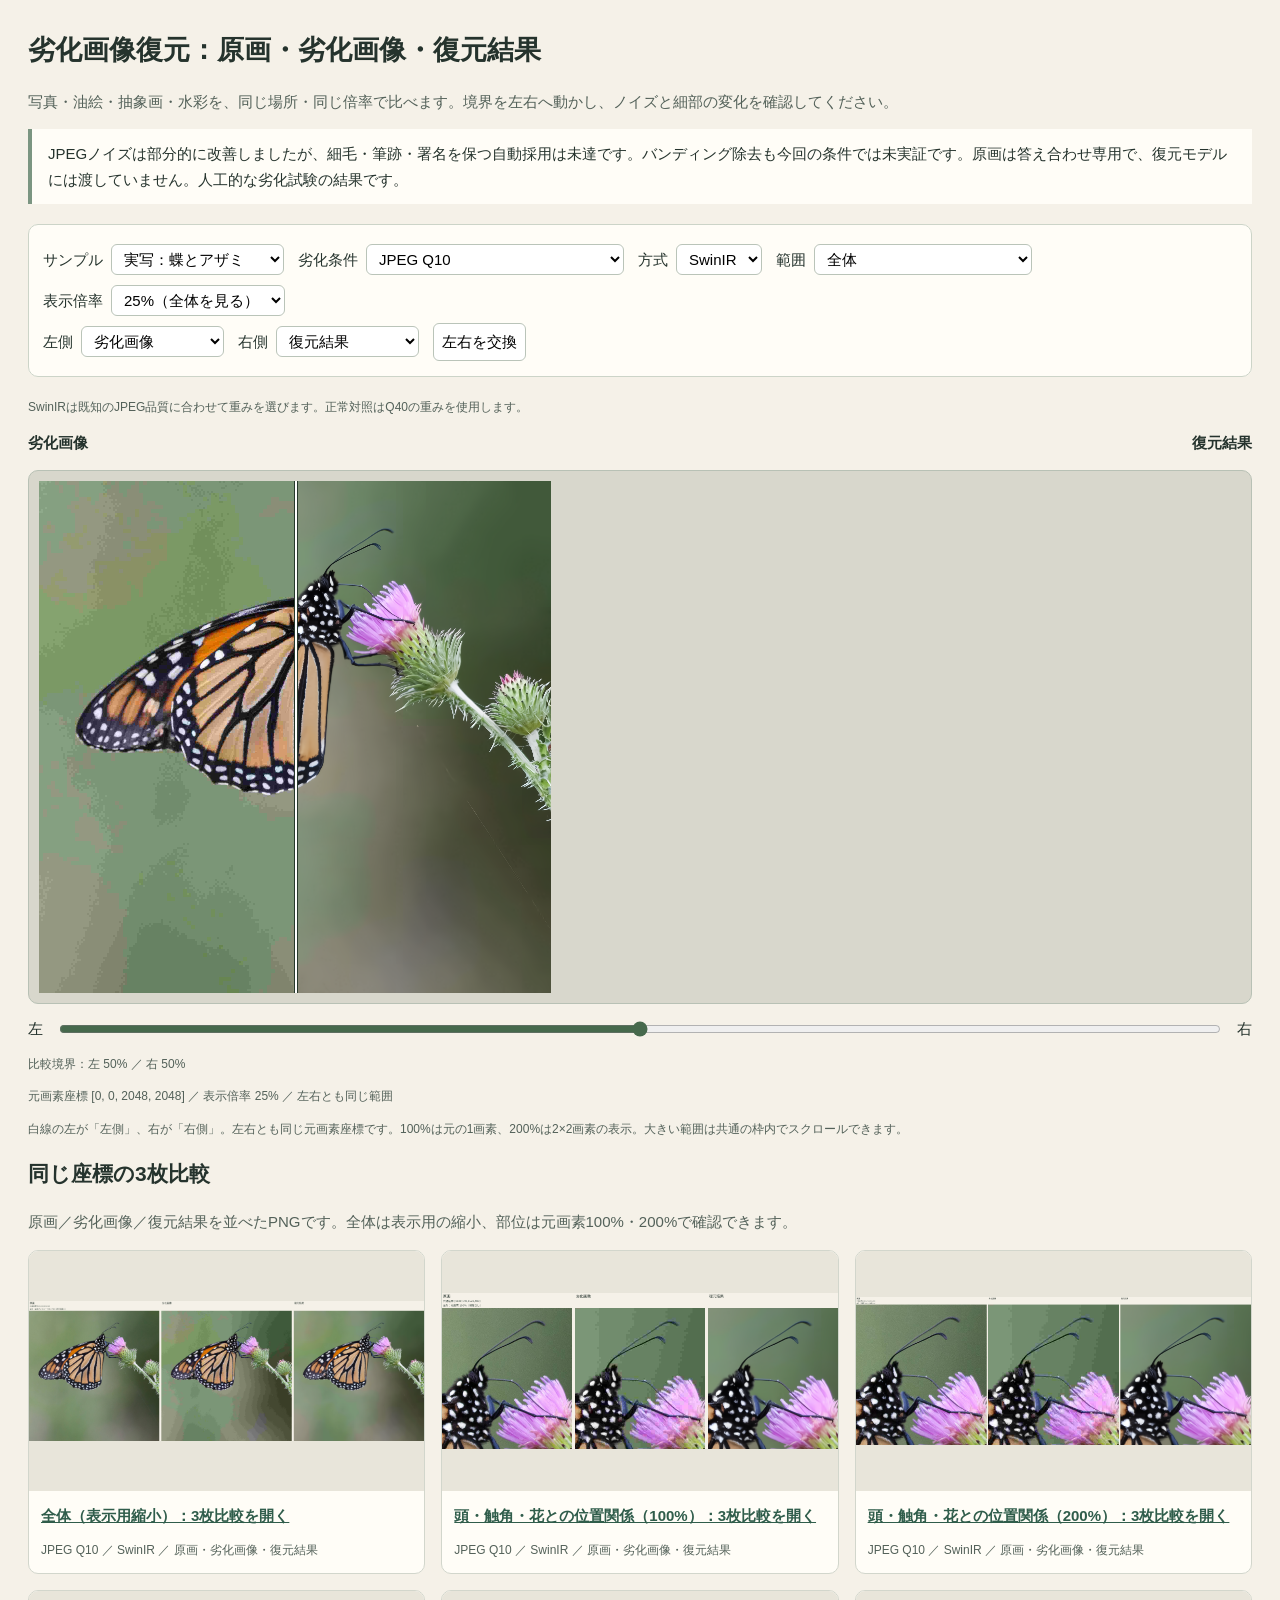
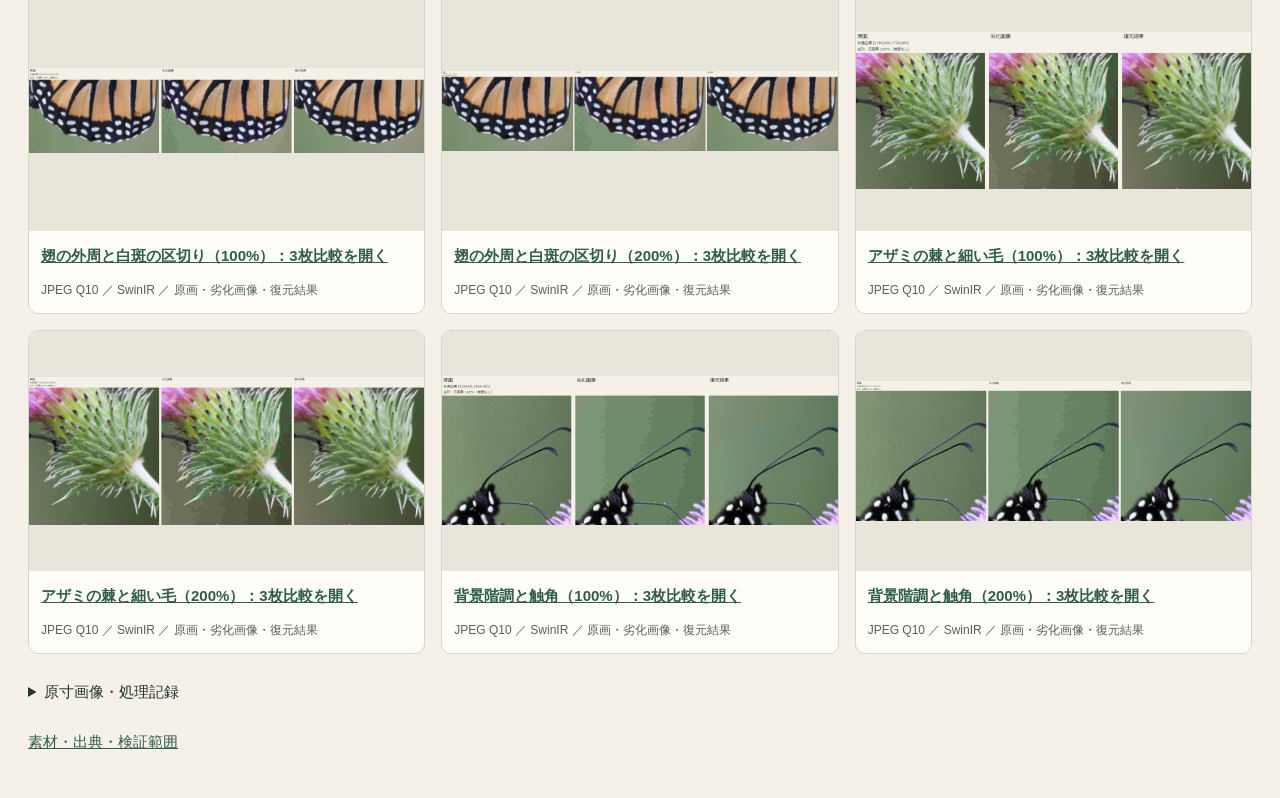
==== index.html @ ef073384 "Publish static image restoration comparison" ====
<!doctype html><html lang="ja"><meta charset="utf-8"><meta name="viewport" content="width=device-width,initial-scale=1">
<title>劣化画像復元：原画・劣化画像・復元結果の比較</title><style>
*{box-sizing:border-box}body{margin:0;background:#f5f1e8;color:#25332d;font:15px/1.7 Meiryo,sans-serif}main{max-width:1450px;margin:auto;padding:28px}h1{font-size:27px;margin:0 0 12px}h2{font-size:21px}p{color:#536159}a{color:#305d4b}fieldset{border:1px solid #ccd4c8;border-radius:10px;background:#fffdf7;padding:14px;margin:20px 0}label{display:inline-flex;gap:8px;align-items:center;margin:5px 14px 5px 0}select,button{font:inherit;background:white;border:1px solid #bac4b9;border-radius:6px;padding:5px 8px}button{cursor:pointer}.notice{border-left:4px solid #7b9581;background:#fffdf7;padding:12px 16px}.readout{display:flex;justify-content:space-between;gap:20px;font-weight:bold}.scroll{background:#d8d7cc;border:1px solid #b8c1b5;border-radius:10px;overflow:auto;max-height:76vh;padding:10px}.stage{position:relative;overflow:hidden}.layer{position:absolute;inset:0;overflow:hidden}canvas{display:block;image-rendering:pixelated}.line{position:absolute;top:0;bottom:0;width:2px;background:white;box-shadow:0 0 0 1px #27392c;pointer-events:none}.range{display:flex;align-items:center;gap:14px;margin:12px 0}input[type=range]{width:100%;accent-color:#46694c}.gallery{display:grid;grid-template-columns:repeat(auto-fit,minmax(300px,1fr));gap:16px}.card{border:1px solid #d2d6cc;border-radius:10px;background:#fffdf7;overflow:hidden}.card img{display:block;width:100%;height:240px;object-fit:contain;background:#e8e5da}.card a{display:block;padding:12px 12px 0;font-weight:bold}.card p{padding:0 12px;font-size:12px}.small{font-size:12px}.links a{display:inline-block;margin:5px 18px 5px 0}details{margin:25px 0}pre{white-space:pre-wrap;overflow-wrap:anywhere;font-size:12px}@media(max-width:600px){main{padding:15px}h1{font-size:23px}select{max-width:78vw}}
</style><main><h1>劣化画像復元：原画・劣化画像・復元結果</h1>
<p>写真・油絵・抽象画・水彩を、同じ場所・同じ倍率で比べます。境界を左右へ動かし、ノイズと細部の変化を確認してください。</p>
<div class="notice">JPEGノイズは部分的に改善しましたが、細毛・筆跡・署名を保つ自動採用は未達です。バンディング除去も今回の条件では未実証です。原画は答え合わせ専用で、復元モデルには渡していません。人工的な劣化試験の結果です。</div>
<fieldset><label>サンプル<select id="case"></select></label><label>劣化条件<select id="condition"></select></label><label>方式<select id="method"></select></label><label>範囲<select id="roi"></select></label><label>表示倍率<select id="zoom"><option value="0.25" selected>25%（全体を見る）</option><option value="0.5">50%</option><option value="1">100%（元画素）</option><option value="2">200%（補間なし）</option></select></label><br><label>左側<select id="left"><option value="input" selected>劣化画像</option><option value="result">復元結果</option><option value="gt">原画（評価用）</option></select></label><label>右側<select id="right"><option value="result" selected>復元結果</option><option value="input">劣化画像</option><option value="gt">原画（評価用）</option></select></label><button id="swap">左右を交換</button></fieldset>
<p id="entryNote" class="small"></p><div class="readout"><span id="leftLabel">劣化画像</span><span id="rightLabel">復元結果</span></div><p id="status" role="status"></p>
<div class="scroll"><div class="stage" id="stage" hidden><div class="layer"><canvas id="a"></canvas></div><div class="layer" id="cover"><canvas id="b"></canvas></div><div class="line" id="line"></div></div></div>
<div class="range"><span>左</span><input id="split" type="range" min="0" max="100" value="50" aria-label="比較境界"><span>右</span></div><p id="boundaryValue" class="small"></p><p id="coords" class="small"></p>
<p class="small">白線の左が「左側」、右が「右側」。左右とも同じ元画素座標です。100%は元の1画素、200%は2×2画素の表示。大きい範囲は共通の枠内でスクロールできます。</p>
<h2>同じ座標の3枚比較</h2><p>原画／劣化画像／復元結果を並べたPNGです。全体は表示用の縮小、部位は元画素100%・200%で確認できます。</p><div class="gallery" id="gallery"></div>
<details><summary>原寸画像・処理記録</summary><div class="links" id="full"></div><div id="records"></div><p class="links"><a href="manifest.json">画像のSHA256・座標</a><a href="metrics.json">補助指標の全記録</a><a href="output-audit.json">保存画素・リンクの監査</a></p><p class="small">指標やソフトウェア検証の合格は画質の合格ではありません。移植・タイル・切出しの条件は方式の記録に残しています。ブラウザーの実操作は未確認です。</p></details><p><a href="credits.html">素材・出典・検証範囲</a></p></main>
<script id="data" type="application/json">{"synthetic_conditions": true, "comparison_only": true, "presentation": {"language": "ja", "mode": "split", "left": "input", "right": "result", "initial_region": "full", "initial_scale": 0.25, "initial_boundary_percent": 50, "coordinate_system": "native xyxy; no LR x4 transform; legacy ROI.zoom ignored", "updated_utc": "2026-10-22T15:10:43.459139+00:00"}, "entries": [{"case": "realistic", "case_label": "実写：蝶とアザミ", "item": "realistic-q10", "condition": "jpeg-q10", "qf": 10, "checkpoint_qf": 10, "degradation": {}, "method": "swinir", "method_label": "SwinIR", "size": [2048, 2048], "processing": {"精度": "float32", "重みのQF": 10, "タイル幅": 504, "重なり": 28, "補足": "既知QFで重み選択・正常対照はQ40"}, "implementation": null, "condition_label": "JPEG Q10", "metadata": null, "rois": [{"id": "shape", "label": "頭・触角・花との位置関係", "box": [1020, 140, 1520, 680]}, {"id": "edge", "label": "翅の外周と白斑の区切り", "box": [520, 940, 1160, 1300]}, {"id": "texture", "label": "アザミの棘と細い毛", "box": [1360, 600, 1720, 980]}, {"id": "gradient", "label": "背景階調と触角", "box": [1024, 96, 1408, 480]}], "sources": {"gt": {"path": "assets/60b38f14caf7ffe5a4fb66d76aafd6887e5bb752df353e3255de3632ab8dba2b.png", "sha256": "60b38f14caf7ffe5a4fb66d76aafd6887e5bb752df353e3255de3632ab8dba2b", "size": [2048, 2048]}, "input": {"path": "assets/c1e16b5634f279a9ef4845b91852548d3844b1e673fa9af00ee98a042f4943cc.png", "sha256": "c1e16b5634f279a9ef4845b91852548d3844b1e673fa9af00ee98a042f4943cc", "size": [2048, 2048]}, "result": {"path": "assets/779b82bf4ee502fb1567a1ee424c60c9be726c73275c628825eb984a62c8c332.png", "sha256": "779b82bf4ee502fb1567a1ee424c60c9be726c73275c628825eb984a62c8c332", "size": [2048, 2048]}}, "panels": [{"path": "comparisons/realistic-q10-swinir-full-preview.png", "source_box": [0, 0, 2048, 2048], "zoom": 1, "display_size": [768, 768], "resampling": "LANCZOS display preview only", "panel_boxes": [[0, 58, 768, 826], [780, 58, 1548, 826], [1560, 58, 2328, 826]], "label": "全体（表示用縮小）"}, {"path": "comparisons/realistic-q10-swinir-shape-100pct.png", "source_box": [1020, 140, 1520, 680], "zoom": 1, "display_size": [500, 540], "resampling": "none", "panel_boxes": [[0, 58, 500, 598], [512, 58, 1012, 598], [1024, 58, 1524, 598]], "label": "頭・触角・花との位置関係（100%）"}, {"path": "comparisons/realistic-q10-swinir-shape-200pct.png", "source_box": [1020, 140, 1520, 680], "zoom": 2, "display_size": [1000, 1080], "resampling": "NEAREST", "panel_boxes": [[0, 58, 1000, 1138], [1012, 58, 2012, 1138], [2024, 58, 3024, 1138]], "label": "頭・触角・花との位置関係（200%）"}, {"path": "comparisons/realistic-q10-swinir-edge-100pct.png", "source_box": [520, 940, 1160, 1300], "zoom": 1, "display_size": [640, 360], "resampling": "none", "panel_boxes": [[0, 58, 640, 418], [652, 58, 1292, 418], [1304, 58, 1944, 418]], "label": "翅の外周と白斑の区切り（100%）"}, {"path": "comparisons/realistic-q10-swinir-edge-200pct.png", "source_box": [520, 940, 1160, 1300], "zoom": 2, "display_size": [1280, 720], "resampling": "NEAREST", "panel_boxes": [[0, 58, 1280, 778], [1292, 58, 2572, 778], [2584, 58, 3864, 778]], "label": "翅の外周と白斑の区切り（200%）"}, {"path": "comparisons/realistic-q10-swinir-texture-100pct.png", "source_box": [1360, 600, 1720, 980], "zoom": 1, "display_size": [360, 380], "resampling": "none", "panel_boxes": [[0, 58, 360, 438], [372, 58, 732, 438], [744, 58, 1104, 438]], "label": "アザミの棘と細い毛（100%）"}, {"path": "comparisons/realistic-q10-swinir-texture-200pct.png", "source_box": [1360, 600, 1720, 980], "zoom": 2, "display_size": [720, 760], "resampling": "NEAREST", "panel_boxes": [[0, 58, 720, 818], [732, 58, 1452, 818], [1464, 58, 2184, 818]], "label": "アザミの棘と細い毛（200%）"}, {"path": "comparisons/realistic-q10-swinir-gradient-100pct.png", "source_box": [1024, 96, 1408, 480], "zoom": 1, "display_size": [384, 384], "resampling": "none", "panel_boxes": [[0, 58, 384, 442], [396, 58, 780, 442], [792, 58, 1176, 442]], "label": "背景階調と触角（100%）"}, {"path": "comparisons/realistic-q10-swinir-gradient-200pct.png", "source_box": [1024, 96, 1408, 480], "zoom": 2, "display_size": [768, 768], "resampling": "NEAREST", "panel_boxes": [[0, 58, 768, 826], [780, 58, 1548, 826], [1560, 58, 2328, 826]], "label": "背景階調と触角（200%）"}]}, {"case": "realistic", "case_label": "実写：蝶とアザミ", "item": "realistic-q10", "condition": "jpeg-q10", "qf": 10, "checkpoint_qf": 10, "degradation": {}, "method": "codiff", "method_label": "CODiff", "size": [2048, 2048], "processing": {"精度": "fp16", "seed": 20261022, "VAE分割": false, "右下の反射padding": [0, 0], "色合わせ": "劣化入力を色参照とする公式AdaIN", "補足": "QFはモデル未入力。基盤SD2.1は記録されたcommunity mirrorを使用"}, "implementation": null, "condition_label": "JPEG Q10", "metadata": null, "rois": [{"id": "shape", "label": "頭・触角・花との位置関係", "box": [1020, 140, 1520, 680]}, {"id": "edge", "label": "翅の外周と白斑の区切り", "box": [520, 940, 1160, 1300]}, {"id": "texture", "label": "アザミの棘と細い毛", "box": [1360, 600, 1720, 980]}, {"id": "gradient", "label": "背景階調と触角", "box": [1024, 96, 1408, 480]}], "sources": {"gt": {"path": "assets/60b38f14caf7ffe5a4fb66d76aafd6887e5bb752df353e3255de3632ab8dba2b.png", "sha256": "60b38f14caf7ffe5a4fb66d76aafd6887e5bb752df353e3255de3632ab8dba2b", "size": [2048, 2048]}, "input": {"path": "assets/c1e16b5634f279a9ef4845b91852548d3844b1e673fa9af00ee98a042f4943cc.png", "sha256": "c1e16b5634f279a9ef4845b91852548d3844b1e673fa9af00ee98a042f4943cc", "size": [2048, 2048]}, "result": {"path": "assets/65ae6f6dfc707930d9eb5be4846d4666f9ca435b1f3427ff30eba307f019983c.png", "sha256": "65ae6f6dfc707930d9eb5be4846d4666f9ca435b1f3427ff30eba307f019983c", "size": [2048, 2048]}}, "panels": [{"path": "comparisons/realistic-q10-codiff-full-preview.png", "source_box": [0, 0, 2048, 2048], "zoom": 1, "display_size": [768, 768], "resampling": "LANCZOS display preview only", "panel_boxes": [[0, 58, 768, 826], [780, 58, 1548, 826], [1560, 58, 2328, 826]], "label": "全体（表示用縮小）"}, {"path": "comparisons/realistic-q10-codiff-shape-100pct.png", "source_box": [1020, 140, 1520, 680], "zoom": 1, "display_size": [500, 540], "resampling": "none", "panel_boxes": [[0, 58, 500, 598], [512, 58, 1012, 598], [1024, 58, 1524, 598]], "label": "頭・触角・花との位置関係（100%）"}, {"path": "comparisons/realistic-q10-codiff-shape-200pct.png", "source_box": [1020, 140, 1520, 680], "zoom": 2, "display_size": [1000, 1080], "resampling": "NEAREST", "panel_boxes": [[0, 58, 1000, 1138], [1012, 58, 2012, 1138], [2024, 58, 3024, 1138]], "label": "頭・触角・花との位置関係（200%）"}, {"path": "comparisons/realistic-q10-codiff-edge-100pct.png", "source_box": [520, 940, 1160, 1300], "zoom": 1, "display_size": [640, 360], "resampling": "none", "panel_boxes": [[0, 58, 640, 418], [652, 58, 1292, 418], [1304, 58, 1944, 418]], "label": "翅の外周と白斑の区切り（100%）"}, {"path": "comparisons/realistic-q10-codiff-edge-200pct.png", "source_box": [520, 940, 1160, 1300], "zoom": 2, "display_size": [1280, 720], "resampling": "NEAREST", "panel_boxes": [[0, 58, 1280, 778], [1292, 58, 2572, 778], [2584, 58, 3864, 778]], "label": "翅の外周と白斑の区切り（200%）"}, {"path": "comparisons/realistic-q10-codiff-texture-100pct.png", "source_box": [1360, 600, 1720, 980], "zoom": 1, "display_size": [360, 380], "resampling": "none", "panel_boxes": [[0, 58, 360, 438], [372, 58, 732, 438], [744, 58, 1104, 438]], "label": "アザミの棘と細い毛（100%）"}, {"path": "comparisons/realistic-q10-codiff-texture-200pct.png", "source_box": [1360, 600, 1720, 980], "zoom": 2, "display_size": [720, 760], "resampling": "NEAREST", "panel_boxes": [[0, 58, 720, 818], [732, 58, 1452, 818], [1464, 58, 2184, 818]], "label": "アザミの棘と細い毛（200%）"}, {"path": "comparisons/realistic-q10-codiff-gradient-100pct.png", "source_box": [1024, 96, 1408, 480], "zoom": 1, "display_size": [384, 384], "resampling": "none", "panel_boxes": [[0, 58, 384, 442], [396, 58, 780, 442], [792, 58, 1176, 442]], "label": "背景階調と触角（100%）"}, {"path": "comparisons/realistic-q10-codiff-gradient-200pct.png", "source_box": [1024, 96, 1408, 480], "zoom": 2, "display_size": [768, 768], "resampling": "NEAREST", "panel_boxes": [[0, 58, 768, 826], [780, 58, 1548, 826], [1560, 58, 2328, 826]], "label": "背景階調と触角（200%）"}]}, {"case": "realistic", "case_label": "実写：蝶とアザミ", "item": "realistic-q20", "condition": "jpeg-q20", "qf": 20, "checkpoint_qf": 20, "degradation": {}, "method": "swinir", "method_label": "SwinIR", "size": [2048, 2048], "processing": {"精度": "float32", "重みのQF": 20, "タイル幅": 504, "重なり": 28, "補足": "既知QFで重み選択・正常対照はQ40"}, "implementation": null, "condition_label": "JPEG Q20", "metadata": null, "rois": [{"id": "shape", "label": "頭・触角・花との位置関係", "box": [1020, 140, 1520, 680]}, {"id": "edge", "label": "翅の外周と白斑の区切り", "box": [520, 940, 1160, 1300]}, {"id": "texture", "label": "アザミの棘と細い毛", "box": [1360, 600, 1720, 980]}, {"id": "gradient", "label": "背景階調と触角", "box": [1024, 96, 1408, 480]}], "sources": {"gt": {"path": "assets/60b38f14caf7ffe5a4fb66d76aafd6887e5bb752df353e3255de3632ab8dba2b.png", "sha256": "60b38f14caf7ffe5a4fb66d76aafd6887e5bb752df353e3255de3632ab8dba2b", "size": [2048, 2048]}, "input": {"path": "assets/0415506e487e0e6c5df1b7b134dfda4a4048eaf8fd8e240ea5502bfcbe695beb.png", "sha256": "0415506e487e0e6c5df1b7b134dfda4a4048eaf8fd8e240ea5502bfcbe695beb", "size": [2048, 2048]}, "result": {"path": "assets/bd1c62673da31745d893f4c5d77430eac7da6f21ff3bd975deaa514fe7f79cdf.png", "sha256": "bd1c62673da31745d893f4c5d77430eac7da6f21ff3bd975deaa514fe7f79cdf", "size": [2048, 2048]}}, "panels": [{"path": "comparisons/realistic-q20-swinir-full-preview.png", "source_box": [0, 0, 2048, 2048], "zoom": 1, "display_size": [768, 768], "resampling": "LANCZOS display preview only", "panel_boxes": [[0, 58, 768, 826], [780, 58, 1548, 826], [1560, 58, 2328, 826]], "label": "全体（表示用縮小）"}, {"path": "comparisons/realistic-q20-swinir-shape-100pct.png", "source_box": [1020, 140, 1520, 680], "zoom": 1, "display_size": [500, 540], "resampling": "none", "panel_boxes": [[0, 58, 500, 598], [512, 58, 1012, 598], [1024, 58, 1524, 598]], "label": "頭・触角・花との位置関係（100%）"}, {"path": "comparisons/realistic-q20-swinir-shape-200pct.png", "source_box": [1020, 140, 1520, 680], "zoom": 2, "display_size": [1000, 1080], "resampling": "NEAREST", "panel_boxes": [[0, 58, 1000, 1138], [1012, 58, 2012, 1138], [2024, 58, 3024, 1138]], "label": "頭・触角・花との位置関係（200%）"}, {"path": "comparisons/realistic-q20-swinir-edge-100pct.png", "source_box": [520, 940, 1160, 1300], "zoom": 1, "display_size": [640, 360], "resampling": "none", "panel_boxes": [[0, 58, 640, 418], [652, 58, 1292, 418], [1304, 58, 1944, 418]], "label": "翅の外周と白斑の区切り（100%）"}, {"path": "comparisons/realistic-q20-swinir-edge-200pct.png", "source_box": [520, 940, 1160, 1300], "zoom": 2, "display_size": [1280, 720], "resampling": "NEAREST", "panel_boxes": [[0, 58, 1280, 778], [1292, 58, 2572, 778], [2584, 58, 3864, 778]], "label": "翅の外周と白斑の区切り（200%）"}, {"path": "comparisons/realistic-q20-swinir-texture-100pct.png", "source_box": [1360, 600, 1720, 980], "zoom": 1, "display_size": [360, 380], "resampling": "none", "panel_boxes": [[0, 58, 360, 438], [372, 58, 732, 438], [744, 58, 1104, 438]], "label": "アザミの棘と細い毛（100%）"}, {"path": "comparisons/realistic-q20-swinir-texture-200pct.png", "source_box": [1360, 600, 1720, 980], "zoom": 2, "display_size": [720, 760], "resampling": "NEAREST", "panel_boxes": [[0, 58, 720, 818], [732, 58, 1452, 818], [1464, 58, 2184, 818]], "label": "アザミの棘と細い毛（200%）"}, {"path": "comparisons/realistic-q20-swinir-gradient-100pct.png", "source_box": [1024, 96, 1408, 480], "zoom": 1, "display_size": [384, 384], "resampling": "none", "panel_boxes": [[0, 58, 384, 442], [396, 58, 780, 442], [792, 58, 1176, 442]], "label": "背景階調と触角（100%）"}, {"path": "comparisons/realistic-q20-swinir-gradient-200pct.png", "source_box": [1024, 96, 1408, 480], "zoom": 2, "display_size": [768, 768], "resampling": "NEAREST", "panel_boxes": [[0, 58, 768, 826], [780, 58, 1548, 826], [1560, 58, 2328, 826]], "label": "背景階調と触角（200%）"}]}, {"case": "realistic", "case_label": "実写：蝶とアザミ", "item": "realistic-q20", "condition": "jpeg-q20", "qf": 20, "checkpoint_qf": 20, "degradation": {}, "method": "codiff", "method_label": "CODiff", "size": [2048, 2048], "processing": {"精度": "fp16", "seed": 20261022, "VAE分割": false, "右下の反射padding": [0, 0], "色合わせ": "劣化入力を色参照とする公式AdaIN", "補足": "QFはモデル未入力。基盤SD2.1は記録されたcommunity mirrorを使用"}, "implementation": null, "condition_label": "JPEG Q20", "metadata": null, "rois": [{"id": "shape", "label": "頭・触角・花との位置関係", "box": [1020, 140, 1520, 680]}, {"id": "edge", "label": "翅の外周と白斑の区切り", "box": [520, 940, 1160, 1300]}, {"id": "texture", "label": "アザミの棘と細い毛", "box": [1360, 600, 1720, 980]}, {"id": "gradient", "label": "背景階調と触角", "box": [1024, 96, 1408, 480]}], "sources": {"gt": {"path": "assets/60b38f14caf7ffe5a4fb66d76aafd6887e5bb752df353e3255de3632ab8dba2b.png", "sha256": "60b38f14caf7ffe5a4fb66d76aafd6887e5bb752df353e3255de3632ab8dba2b", "size": [2048, 2048]}, "input": {"path": "assets/0415506e487e0e6c5df1b7b134dfda4a4048eaf8fd8e240ea5502bfcbe695beb.png", "sha256": "0415506e487e0e6c5df1b7b134dfda4a4048eaf8fd8e240ea5502bfcbe695beb", "size": [2048, 2048]}, "result": {"path": "assets/859ed88cbe21a635c83cc94f12f6488cc210b5f8fc92f290527d2623d693d747.png", "sha256": "859ed88cbe21a635c83cc94f12f6488cc210b5f8fc92f290527d2623d693d747", "size": [2048, 2048]}}, "panels": [{"path": "comparisons/realistic-q20-codiff-full-preview.png", "source_box": [0, 0, 2048, 2048], "zoom": 1, "display_size": [768, 768], "resampling": "LANCZOS display preview only", "panel_boxes": [[0, 58, 768, 826], [780, 58, 1548, 826], [1560, 58, 2328, 826]], "label": "全体（表示用縮小）"}, {"path": "comparisons/realistic-q20-codiff-shape-100pct.png", "source_box": [1020, 140, 1520, 680], "zoom": 1, "display_size": [500, 540], "resampling": "none", "panel_boxes": [[0, 58, 500, 598], [512, 58, 1012, 598], [1024, 58, 1524, 598]], "label": "頭・触角・花との位置関係（100%）"}, {"path": "comparisons/realistic-q20-codiff-shape-200pct.png", "source_box": [1020, 140, 1520, 680], "zoom": 2, "display_size": [1000, 1080], "resampling": "NEAREST", "panel_boxes": [[0, 58, 1000, 1138], [1012, 58, 2012, 1138], [2024, 58, 3024, 1138]], "label": "頭・触角・花との位置関係（200%）"}, {"path": "comparisons/realistic-q20-codiff-edge-100pct.png", "source_box": [520, 940, 1160, 1300], "zoom": 1, "display_size": [640, 360], "resampling": "none", "panel_boxes": [[0, 58, 640, 418], [652, 58, 1292, 418], [1304, 58, 1944, 418]], "label": "翅の外周と白斑の区切り（100%）"}, {"path": "comparisons/realistic-q20-codiff-edge-200pct.png", "source_box": [520, 940, 1160, 1300], "zoom": 2, "display_size": [1280, 720], "resampling": "NEAREST", "panel_boxes": [[0, 58, 1280, 778], [1292, 58, 2572, 778], [2584, 58, 3864, 778]], "label": "翅の外周と白斑の区切り（200%）"}, {"path": "comparisons/realistic-q20-codiff-texture-100pct.png", "source_box": [1360, 600, 1720, 980], "zoom": 1, "display_size": [360, 380], "resampling": "none", "panel_boxes": [[0, 58, 360, 438], [372, 58, 732, 438], [744, 58, 1104, 438]], "label": "アザミの棘と細い毛（100%）"}, {"path": "comparisons/realistic-q20-codiff-texture-200pct.png", "source_box": [1360, 600, 1720, 980], "zoom": 2, "display_size": [720, 760], "resampling": "NEAREST", "panel_boxes": [[0, 58, 720, 818], [732, 58, 1452, 818], [1464, 58, 2184, 818]], "label": "アザミの棘と細い毛（200%）"}, {"path": "comparisons/realistic-q20-codiff-gradient-100pct.png", "source_box": [1024, 96, 1408, 480], "zoom": 1, "display_size": [384, 384], "resampling": "none", "panel_boxes": [[0, 58, 384, 442], [396, 58, 780, 442], [792, 58, 1176, 442]], "label": "背景階調と触角（100%）"}, {"path": "comparisons/realistic-q20-codiff-gradient-200pct.png", "source_box": [1024, 96, 1408, 480], "zoom": 2, "display_size": [768, 768], "resampling": "NEAREST", "panel_boxes": [[0, 58, 768, 826], [780, 58, 1548, 826], [1560, 58, 2328, 826]], "label": "背景階調と触角（200%）"}]}, {"case": "realistic", "case_label": "実写：蝶とアザミ", "item": "realistic-q40", "condition": "jpeg-q40", "qf": 40, "checkpoint_qf": 40, "degradation": {}, "method": "swinir", "method_label": "SwinIR", "size": [2048, 2048], "processing": {"精度": "float32", "重みのQF": 40, "タイル幅": 504, "重なり": 28, "補足": "既知QFで重み選択・正常対照はQ40"}, "implementation": null, "condition_label": "JPEG Q40", "metadata": null, "rois": [{"id": "shape", "label": "頭・触角・花との位置関係", "box": [1020, 140, 1520, 680]}, {"id": "edge", "label": "翅の外周と白斑の区切り", "box": [520, 940, 1160, 1300]}, {"id": "texture", "label": "アザミの棘と細い毛", "box": [1360, 600, 1720, 980]}, {"id": "gradient", "label": "背景階調と触角", "box": [1024, 96, 1408, 480]}], "sources": {"gt": {"path": "assets/60b38f14caf7ffe5a4fb66d76aafd6887e5bb752df353e3255de3632ab8dba2b.png", "sha256": "60b38f14caf7ffe5a4fb66d76aafd6887e5bb752df353e3255de3632ab8dba2b", "size": [2048, 2048]}, "input": {"path": "assets/6b9bc07ab20b18bab2e62673b9ff00d5fc6bb73377cfe3002af16e466d551364.png", "sha256": "6b9bc07ab20b18bab2e62673b9ff00d5fc6bb73377cfe3002af16e466d551364", "size": [2048, 2048]}, "result": {"path": "assets/62c9531a86e1890045204286c52bd2007f1e82423f04064c1d1c3b6ab00344bd.png", "sha256": "62c9531a86e1890045204286c52bd2007f1e82423f04064c1d1c3b6ab00344bd", "size": [2048, 2048]}}, "panels": [{"path": "comparisons/realistic-q40-swinir-full-preview.png", "source_box": [0, 0, 2048, 2048], "zoom": 1, "display_size": [768, 768], "resampling": "LANCZOS display preview only", "panel_boxes": [[0, 58, 768, 826], [780, 58, 1548, 826], [1560, 58, 2328, 826]], "label": "全体（表示用縮小）"}, {"path": "comparisons/realistic-q40-swinir-shape-100pct.png", "source_box": [1020, 140, 1520, 680], "zoom": 1, "display_size": [500, 540], "resampling": "none", "panel_boxes": [[0, 58, 500, 598], [512, 58, 1012, 598], [1024, 58, 1524, 598]], "label": "頭・触角・花との位置関係（100%）"}, {"path": "comparisons/realistic-q40-swinir-shape-200pct.png", "source_box": [1020, 140, 1520, 680], "zoom": 2, "display_size": [1000, 1080], "resampling": "NEAREST", "panel_boxes": [[0, 58, 1000, 1138], [1012, 58, 2012, 1138], [2024, 58, 3024, 1138]], "label": "頭・触角・花との位置関係（200%）"}, {"path": "comparisons/realistic-q40-swinir-edge-100pct.png", "source_box": [520, 940, 1160, 1300], "zoom": 1, "display_size": [640, 360], "resampling": "none", "panel_boxes": [[0, 58, 640, 418], [652, 58, 1292, 418], [1304, 58, 1944, 418]], "label": "翅の外周と白斑の区切り（100%）"}, {"path": "comparisons/realistic-q40-swinir-edge-200pct.png", "source_box": [520, 940, 1160, 1300], "zoom": 2, "display_size": [1280, 720], "resampling": "NEAREST", "panel_boxes": [[0, 58, 1280, 778], [1292, 58, 2572, 778], [2584, 58, 3864, 778]], "label": "翅の外周と白斑の区切り（200%）"}, {"path": "comparisons/realistic-q40-swinir-texture-100pct.png", "source_box": [1360, 600, 1720, 980], "zoom": 1, "display_size": [360, 380], "resampling": "none", "panel_boxes": [[0, 58, 360, 438], [372, 58, 732, 438], [744, 58, 1104, 438]], "label": "アザミの棘と細い毛（100%）"}, {"path": "comparisons/realistic-q40-swinir-texture-200pct.png", "source_box": [1360, 600, 1720, 980], "zoom": 2, "display_size": [720, 760], "resampling": "NEAREST", "panel_boxes": [[0, 58, 720, 818], [732, 58, 1452, 818], [1464, 58, 2184, 818]], "label": "アザミの棘と細い毛（200%）"}, {"path": "comparisons/realistic-q40-swinir-gradient-100pct.png", "source_box": [1024, 96, 1408, 480], "zoom": 1, "display_size": [384, 384], "resampling": "none", "panel_boxes": [[0, 58, 384, 442], [396, 58, 780, 442], [792, 58, 1176, 442]], "label": "背景階調と触角（100%）"}, {"path": "comparisons/realistic-q40-swinir-gradient-200pct.png", "source_box": [1024, 96, 1408, 480], "zoom": 2, "display_size": [768, 768], "resampling": "NEAREST", "panel_boxes": [[0, 58, 768, 826], [780, 58, 1548, 826], [1560, 58, 2328, 826]], "label": "背景階調と触角（200%）"}]}, {"case": "realistic", "case_label": "実写：蝶とアザミ", "item": "realistic-q40", "condition": "jpeg-q40", "qf": 40, "checkpoint_qf": 40, "degradation": {}, "method": "codiff", "method_label": "CODiff", "size": [2048, 2048], "processing": {"精度": "fp16", "seed": 20261022, "VAE分割": false, "右下の反射padding": [0, 0], "色合わせ": "劣化入力を色参照とする公式AdaIN", "補足": "QFはモデル未入力。基盤SD2.1は記録されたcommunity mirrorを使用"}, "implementation": null, "condition_label": "JPEG Q40", "metadata": null, "rois": [{"id": "shape", "label": "頭・触角・花との位置関係", "box": [1020, 140, 1520, 680]}, {"id": "edge", "label": "翅の外周と白斑の区切り", "box": [520, 940, 1160, 1300]}, {"id": "texture", "label": "アザミの棘と細い毛", "box": [1360, 600, 1720, 980]}, {"id": "gradient", "label": "背景階調と触角", "box": [1024, 96, 1408, 480]}], "sources": {"gt": {"path": "assets/60b38f14caf7ffe5a4fb66d76aafd6887e5bb752df353e3255de3632ab8dba2b.png", "sha256": "60b38f14caf7ffe5a4fb66d76aafd6887e5bb752df353e3255de3632ab8dba2b", "size": [2048, 2048]}, "input": {"path": "assets/6b9bc07ab20b18bab2e62673b9ff00d5fc6bb73377cfe3002af16e466d551364.png", "sha256": "6b9bc07ab20b18bab2e62673b9ff00d5fc6bb73377cfe3002af16e466d551364", "size": [2048, 2048]}, "result": {"path": "assets/70b37d61e009a403fb0737202b2d41176c7adab35ba41fb7039ecb002ec97e81.png", "sha256": "70b37d61e009a403fb0737202b2d41176c7adab35ba41fb7039ecb002ec97e81", "size": [2048, 2048]}}, "panels": [{"path": "comparisons/realistic-q40-codiff-full-preview.png", "source_box": [0, 0, 2048, 2048], "zoom": 1, "display_size": [768, 768], "resampling": "LANCZOS display preview only", "panel_boxes": [[0, 58, 768, 826], [780, 58, 1548, 826], [1560, 58, 2328, 826]], "label": "全体（表示用縮小）"}, {"path": "comparisons/realistic-q40-codiff-shape-100pct.png", "source_box": [1020, 140, 1520, 680], "zoom": 1, "display_size": [500, 540], "resampling": "none", "panel_boxes": [[0, 58, 500, 598], [512, 58, 1012, 598], [1024, 58, 1524, 598]], "label": "頭・触角・花との位置関係（100%）"}, {"path": "comparisons/realistic-q40-codiff-shape-200pct.png", "source_box": [1020, 140, 1520, 680], "zoom": 2, "display_size": [1000, 1080], "resampling": "NEAREST", "panel_boxes": [[0, 58, 1000, 1138], [1012, 58, 2012, 1138], [2024, 58, 3024, 1138]], "label": "頭・触角・花との位置関係（200%）"}, {"path": "comparisons/realistic-q40-codiff-edge-100pct.png", "source_box": [520, 940, 1160, 1300], "zoom": 1, "display_size": [640, 360], "resampling": "none", "panel_boxes": [[0, 58, 640, 418], [652, 58, 1292, 418], [1304, 58, 1944, 418]], "label": "翅の外周と白斑の区切り（100%）"}, {"path": "comparisons/realistic-q40-codiff-edge-200pct.png", "source_box": [520, 940, 1160, 1300], "zoom": 2, "display_size": [1280, 720], "resampling": "NEAREST", "panel_boxes": [[0, 58, 1280, 778], [1292, 58, 2572, 778], [2584, 58, 3864, 778]], "label": "翅の外周と白斑の区切り（200%）"}, {"path": "comparisons/realistic-q40-codiff-texture-100pct.png", "source_box": [1360, 600, 1720, 980], "zoom": 1, "display_size": [360, 380], "resampling": "none", "panel_boxes": [[0, 58, 360, 438], [372, 58, 732, 438], [744, 58, 1104, 438]], "label": "アザミの棘と細い毛（100%）"}, {"path": "comparisons/realistic-q40-codiff-texture-200pct.png", "source_box": [1360, 600, 1720, 980], "zoom": 2, "display_size": [720, 760], "resampling": "NEAREST", "panel_boxes": [[0, 58, 720, 818], [732, 58, 1452, 818], [1464, 58, 2184, 818]], "label": "アザミの棘と細い毛（200%）"}, {"path": "comparisons/realistic-q40-codiff-gradient-100pct.png", "source_box": [1024, 96, 1408, 480], "zoom": 1, "display_size": [384, 384], "resampling": "none", "panel_boxes": [[0, 58, 384, 442], [396, 58, 780, 442], [792, 58, 1176, 442]], "label": "背景階調と触角（100%）"}, {"path": "comparisons/realistic-q40-codiff-gradient-200pct.png", "source_box": [1024, 96, 1408, 480], "zoom": 2, "display_size": [768, 768], "resampling": "NEAREST", "panel_boxes": [[0, 58, 768, 826], [780, 58, 1548, 826], [1560, 58, 2328, 826]], "label": "背景階調と触角（200%）"}]}, {"case": "realistic", "case_label": "実写：蝶とアザミ", "item": "realistic-q60", "condition": "jpeg-q60", "qf": 60, "checkpoint_qf": 40, "degradation": {}, "method": "swinir", "method_label": "SwinIR", "size": [2048, 2048], "processing": {"精度": "float32", "重みのQF": 40, "タイル幅": 504, "重なり": 28, "補足": "Q60入力はQ40重みの外挿試験"}, "implementation": null, "condition_label": "JPEG Q60", "metadata": null, "rois": [{"id": "shape", "label": "頭・触角・花との位置関係", "box": [1020, 140, 1520, 680]}, {"id": "edge", "label": "翅の外周と白斑の区切り", "box": [520, 940, 1160, 1300]}, {"id": "texture", "label": "アザミの棘と細い毛", "box": [1360, 600, 1720, 980]}, {"id": "gradient", "label": "背景階調と触角", "box": [1024, 96, 1408, 480]}], "sources": {"gt": {"path": "assets/60b38f14caf7ffe5a4fb66d76aafd6887e5bb752df353e3255de3632ab8dba2b.png", "sha256": "60b38f14caf7ffe5a4fb66d76aafd6887e5bb752df353e3255de3632ab8dba2b", "size": [2048, 2048]}, "input": {"path": "assets/1f07609977357e9719bc4386240c810639fbb560b862a5e1e2bf62dcea3ee0fc.png", "sha256": "1f07609977357e9719bc4386240c810639fbb560b862a5e1e2bf62dcea3ee0fc", "size": [2048, 2048]}, "result": {"path": "assets/de09ca67d90dfffb23e5c57677d2870b4ab6582faac9edafda09f921de99d005.png", "sha256": "de09ca67d90dfffb23e5c57677d2870b4ab6582faac9edafda09f921de99d005", "size": [2048, 2048]}}, "panels": [{"path": "comparisons/realistic-q60-swinir-full-preview.png", "source_box": [0, 0, 2048, 2048], "zoom": 1, "display_size": [768, 768], "resampling": "LANCZOS display preview only", "panel_boxes": [[0, 58, 768, 826], [780, 58, 1548, 826], [1560, 58, 2328, 826]], "label": "全体（表示用縮小）"}, {"path": "comparisons/realistic-q60-swinir-shape-100pct.png", "source_box": [1020, 140, 1520, 680], "zoom": 1, "display_size": [500, 540], "resampling": "none", "panel_boxes": [[0, 58, 500, 598], [512, 58, 1012, 598], [1024, 58, 1524, 598]], "label": "頭・触角・花との位置関係（100%）"}, {"path": "comparisons/realistic-q60-swinir-shape-200pct.png", "source_box": [1020, 140, 1520, 680], "zoom": 2, "display_size": [1000, 1080], "resampling": "NEAREST", "panel_boxes": [[0, 58, 1000, 1138], [1012, 58, 2012, 1138], [2024, 58, 3024, 1138]], "label": "頭・触角・花との位置関係（200%）"}, {"path": "comparisons/realistic-q60-swinir-edge-100pct.png", "source_box": [520, 940, 1160, 1300], "zoom": 1, "display_size": [640, 360], "resampling": "none", "panel_boxes": [[0, 58, 640, 418], [652, 58, 1292, 418], [1304, 58, 1944, 418]], "label": "翅の外周と白斑の区切り（100%）"}, {"path": "comparisons/realistic-q60-swinir-edge-200pct.png", "source_box": [520, 940, 1160, 1300], "zoom": 2, "display_size": [1280, 720], "resampling": "NEAREST", "panel_boxes": [[0, 58, 1280, 778], [1292, 58, 2572, 778], [2584, 58, 3864, 778]], "label": "翅の外周と白斑の区切り（200%）"}, {"path": "comparisons/realistic-q60-swinir-texture-100pct.png", "source_box": [1360, 600, 1720, 980], "zoom": 1, "display_size": [360, 380], "resampling": "none", "panel_boxes": [[0, 58, 360, 438], [372, 58, 732, 438], [744, 58, 1104, 438]], "label": "アザミの棘と細い毛（100%）"}, {"path": "comparisons/realistic-q60-swinir-texture-200pct.png", "source_box": [1360, 600, 1720, 980], "zoom": 2, "display_size": [720, 760], "resampling": "NEAREST", "panel_boxes": [[0, 58, 720, 818], [732, 58, 1452, 818], [1464, 58, 2184, 818]], "label": "アザミの棘と細い毛（200%）"}, {"path": "comparisons/realistic-q60-swinir-gradient-100pct.png", "source_box": [1024, 96, 1408, 480], "zoom": 1, "display_size": [384, 384], "resampling": "none", "panel_boxes": [[0, 58, 384, 442], [396, 58, 780, 442], [792, 58, 1176, 442]], "label": "背景階調と触角（100%）"}, {"path": "comparisons/realistic-q60-swinir-gradient-200pct.png", "source_box": [1024, 96, 1408, 480], "zoom": 2, "display_size": [768, 768], "resampling": "NEAREST", "panel_boxes": [[0, 58, 768, 826], [780, 58, 1548, 826], [1560, 58, 2328, 826]], "label": "背景階調と触角（200%）"}]}, {"case": "realistic", "case_label": "実写：蝶とアザミ", "item": "realistic-q60", "condition": "jpeg-q60", "qf": 60, "checkpoint_qf": 40, "degradation": {}, "method": "codiff", "method_label": "CODiff", "size": [2048, 2048], "processing": {"精度": "fp16", "seed": 20261022, "VAE分割": false, "右下の反射padding": [0, 0], "色合わせ": "劣化入力を色参照とする公式AdaIN", "補足": "QFはモデル未入力。基盤SD2.1は記録されたcommunity mirrorを使用"}, "implementation": null, "condition_label": "JPEG Q60", "metadata": null, "rois": [{"id": "shape", "label": "頭・触角・花との位置関係", "box": [1020, 140, 1520, 680]}, {"id": "edge", "label": "翅の外周と白斑の区切り", "box": [520, 940, 1160, 1300]}, {"id": "texture", "label": "アザミの棘と細い毛", "box": [1360, 600, 1720, 980]}, {"id": "gradient", "label": "背景階調と触角", "box": [1024, 96, 1408, 480]}], "sources": {"gt": {"path": "assets/60b38f14caf7ffe5a4fb66d76aafd6887e5bb752df353e3255de3632ab8dba2b.png", "sha256": "60b38f14caf7ffe5a4fb66d76aafd6887e5bb752df353e3255de3632ab8dba2b", "size": [2048, 2048]}, "input": {"path": "assets/1f07609977357e9719bc4386240c810639fbb560b862a5e1e2bf62dcea3ee0fc.png", "sha256": "1f07609977357e9719bc4386240c810639fbb560b862a5e1e2bf62dcea3ee0fc", "size": [2048, 2048]}, "result": {"path": "assets/f8ed0fd5ff15ad02075530f3ec18b2d5c6123f1810d9c364d8b5438831bb9034.png", "sha256": "f8ed0fd5ff15ad02075530f3ec18b2d5c6123f1810d9c364d8b5438831bb9034", "size": [2048, 2048]}}, "panels": [{"path": "comparisons/realistic-q60-codiff-full-preview.png", "source_box": [0, 0, 2048, 2048], "zoom": 1, "display_size": [768, 768], "resampling": "LANCZOS display preview only", "panel_boxes": [[0, 58, 768, 826], [780, 58, 1548, 826], [1560, 58, 2328, 826]], "label": "全体（表示用縮小）"}, {"path": "comparisons/realistic-q60-codiff-shape-100pct.png", "source_box": [1020, 140, 1520, 680], "zoom": 1, "display_size": [500, 540], "resampling": "none", "panel_boxes": [[0, 58, 500, 598], [512, 58, 1012, 598], [1024, 58, 1524, 598]], "label": "頭・触角・花との位置関係（100%）"}, {"path": "comparisons/realistic-q60-codiff-shape-200pct.png", "source_box": [1020, 140, 1520, 680], "zoom": 2, "display_size": [1000, 1080], "resampling": "NEAREST", "panel_boxes": [[0, 58, 1000, 1138], [1012, 58, 2012, 1138], [2024, 58, 3024, 1138]], "label": "頭・触角・花との位置関係（200%）"}, {"path": "comparisons/realistic-q60-codiff-edge-100pct.png", "source_box": [520, 940, 1160, 1300], "zoom": 1, "display_size": [640, 360], "resampling": "none", "panel_boxes": [[0, 58, 640, 418], [652, 58, 1292, 418], [1304, 58, 1944, 418]], "label": "翅の外周と白斑の区切り（100%）"}, {"path": "comparisons/realistic-q60-codiff-edge-200pct.png", "source_box": [520, 940, 1160, 1300], "zoom": 2, "display_size": [1280, 720], "resampling": "NEAREST", "panel_boxes": [[0, 58, 1280, 778], [1292, 58, 2572, 778], [2584, 58, 3864, 778]], "label": "翅の外周と白斑の区切り（200%）"}, {"path": "comparisons/realistic-q60-codiff-texture-100pct.png", "source_box": [1360, 600, 1720, 980], "zoom": 1, "display_size": [360, 380], "resampling": "none", "panel_boxes": [[0, 58, 360, 438], [372, 58, 732, 438], [744, 58, 1104, 438]], "label": "アザミの棘と細い毛（100%）"}, {"path": "comparisons/realistic-q60-codiff-texture-200pct.png", "source_box": [1360, 600, 1720, 980], "zoom": 2, "display_size": [720, 760], "resampling": "NEAREST", "panel_boxes": [[0, 58, 720, 818], [732, 58, 1452, 818], [1464, 58, 2184, 818]], "label": "アザミの棘と細い毛（200%）"}, {"path": "comparisons/realistic-q60-codiff-gradient-100pct.png", "source_box": [1024, 96, 1408, 480], "zoom": 1, "display_size": [384, 384], "resampling": "none", "panel_boxes": [[0, 58, 384, 442], [396, 58, 780, 442], [792, 58, 1176, 442]], "label": "背景階調と触角（100%）"}, {"path": "comparisons/realistic-q60-codiff-gradient-200pct.png", "source_box": [1024, 96, 1408, 480], "zoom": 2, "display_size": [768, 768], "resampling": "NEAREST", "panel_boxes": [[0, 58, 768, 826], [780, 58, 1548, 826], [1560, 58, 2328, 826]], "label": "背景階調と触角（200%）"}]}, {"case": "realistic", "case_label": "実写：蝶とアザミ", "item": "realistic-clean", "condition": "normal-control", "qf": null, "checkpoint_qf": 40, "degradation": {}, "method": "swinir", "method_label": "SwinIR", "size": [2048, 2048], "processing": {"精度": "float32", "重みのQF": 40, "タイル幅": 504, "重なり": 28, "補足": "既知QFで重み選択・正常対照はQ40"}, "implementation": null, "condition_label": "正常対照", "metadata": null, "rois": [{"id": "shape", "label": "頭・触角・花との位置関係", "box": [1020, 140, 1520, 680]}, {"id": "edge", "label": "翅の外周と白斑の区切り", "box": [520, 940, 1160, 1300]}, {"id": "texture", "label": "アザミの棘と細い毛", "box": [1360, 600, 1720, 980]}, {"id": "gradient", "label": "背景階調と触角", "box": [1024, 96, 1408, 480]}], "sources": {"gt": {"path": "assets/60b38f14caf7ffe5a4fb66d76aafd6887e5bb752df353e3255de3632ab8dba2b.png", "sha256": "60b38f14caf7ffe5a4fb66d76aafd6887e5bb752df353e3255de3632ab8dba2b", "size": [2048, 2048]}, "input": {"path": "assets/60b38f14caf7ffe5a4fb66d76aafd6887e5bb752df353e3255de3632ab8dba2b.png", "sha256": "60b38f14caf7ffe5a4fb66d76aafd6887e5bb752df353e3255de3632ab8dba2b", "size": [2048, 2048]}, "result": {"path": "assets/55515e0fdb8deb76042f8de7bacab66d3520fd8fdaf24947fdd85f980b3d5854.png", "sha256": "55515e0fdb8deb76042f8de7bacab66d3520fd8fdaf24947fdd85f980b3d5854", "size": [2048, 2048]}}, "panels": [{"path": "comparisons/realistic-clean-swinir-full-preview.png", "source_box": [0, 0, 2048, 2048], "zoom": 1, "display_size": [768, 768], "resampling": "LANCZOS display preview only", "panel_boxes": [[0, 58, 768, 826], [780, 58, 1548, 826], [1560, 58, 2328, 826]], "label": "全体（表示用縮小）"}, {"path": "comparisons/realistic-clean-swinir-shape-100pct.png", "source_box": [1020, 140, 1520, 680], "zoom": 1, "display_size": [500, 540], "resampling": "none", "panel_boxes": [[0, 58, 500, 598], [512, 58, 1012, 598], [1024, 58, 1524, 598]], "label": "頭・触角・花との位置関係（100%）"}, {"path": "comparisons/realistic-clean-swinir-shape-200pct.png", "source_box": [1020, 140, 1520, 680], "zoom": 2, "display_size": [1000, 1080], "resampling": "NEAREST", "panel_boxes": [[0, 58, 1000, 1138], [1012, 58, 2012, 1138], [2024, 58, 3024, 1138]], "label": "頭・触角・花との位置関係（200%）"}, {"path": "comparisons/realistic-clean-swinir-edge-100pct.png", "source_box": [520, 940, 1160, 1300], "zoom": 1, "display_size": [640, 360], "resampling": "none", "panel_boxes": [[0, 58, 640, 418], [652, 58, 1292, 418], [1304, 58, 1944, 418]], "label": "翅の外周と白斑の区切り（100%）"}, {"path": "comparisons/realistic-clean-swinir-edge-200pct.png", "source_box": [520, 940, 1160, 1300], "zoom": 2, "display_size": [1280, 720], "resampling": "NEAREST", "panel_boxes": [[0, 58, 1280, 778], [1292, 58, 2572, 778], [2584, 58, 3864, 778]], "label": "翅の外周と白斑の区切り（200%）"}, {"path": "comparisons/realistic-clean-swinir-texture-100pct.png", "source_box": [1360, 600, 1720, 980], "zoom": 1, "display_size": [360, 380], "resampling": "none", "panel_boxes": [[0, 58, 360, 438], [372, 58, 732, 438], [744, 58, 1104, 438]], "label": "アザミの棘と細い毛（100%）"}, {"path": "comparisons/realistic-clean-swinir-texture-200pct.png", "source_box": [1360, 600, 1720, 980], "zoom": 2, "display_size": [720, 760], "resampling": "NEAREST", "panel_boxes": [[0, 58, 720, 818], [732, 58, 1452, 818], [1464, 58, 2184, 818]], "label": "アザミの棘と細い毛（200%）"}, {"path": "comparisons/realistic-clean-swinir-gradient-100pct.png", "source_box": [1024, 96, 1408, 480], "zoom": 1, "display_size": [384, 384], "resampling": "none", "panel_boxes": [[0, 58, 384, 442], [396, 58, 780, 442], [792, 58, 1176, 442]], "label": "背景階調と触角（100%）"}, {"path": "comparisons/realistic-clean-swinir-gradient-200pct.png", "source_box": [1024, 96, 1408, 480], "zoom": 2, "display_size": [768, 768], "resampling": "NEAREST", "panel_boxes": [[0, 58, 768, 826], [780, 58, 1548, 826], [1560, 58, 2328, 826]], "label": "背景階調と触角（200%）"}]}, {"case": "realistic", "case_label": "実写：蝶とアザミ", "item": "realistic-clean", "condition": "normal-control", "qf": null, "checkpoint_qf": 40, "degradation": {}, "method": "codiff", "method_label": "CODiff", "size": [2048, 2048], "processing": {"精度": "fp16", "seed": 20261022, "VAE分割": false, "右下の反射padding": [0, 0], "色合わせ": "劣化入力を色参照とする公式AdaIN", "補足": "QFはモデル未入力。基盤SD2.1は記録されたcommunity mirrorを使用"}, "implementation": null, "condition_label": "正常対照", "metadata": null, "rois": [{"id": "shape", "label": "頭・触角・花との位置関係", "box": [1020, 140, 1520, 680]}, {"id": "edge", "label": "翅の外周と白斑の区切り", "box": [520, 940, 1160, 1300]}, {"id": "texture", "label": "アザミの棘と細い毛", "box": [1360, 600, 1720, 980]}, {"id": "gradient", "label": "背景階調と触角", "box": [1024, 96, 1408, 480]}], "sources": {"gt": {"path": "assets/60b38f14caf7ffe5a4fb66d76aafd6887e5bb752df353e3255de3632ab8dba2b.png", "sha256": "60b38f14caf7ffe5a4fb66d76aafd6887e5bb752df353e3255de3632ab8dba2b", "size": [2048, 2048]}, "input": {"path": "assets/60b38f14caf7ffe5a4fb66d76aafd6887e5bb752df353e3255de3632ab8dba2b.png", "sha256": "60b38f14caf7ffe5a4fb66d76aafd6887e5bb752df353e3255de3632ab8dba2b", "size": [2048, 2048]}, "result": {"path": "assets/6dadbe54582de77ab36cfc031531857a4557f939209c892f00dfc6875a8255fe.png", "sha256": "6dadbe54582de77ab36cfc031531857a4557f939209c892f00dfc6875a8255fe", "size": [2048, 2048]}}, "panels": [{"path": "comparisons/realistic-clean-codiff-full-preview.png", "source_box": [0, 0, 2048, 2048], "zoom": 1, "display_size": [768, 768], "resampling": "LANCZOS display preview only", "panel_boxes": [[0, 58, 768, 826], [780, 58, 1548, 826], [1560, 58, 2328, 826]], "label": "全体（表示用縮小）"}, {"path": "comparisons/realistic-clean-codiff-shape-100pct.png", "source_box": [1020, 140, 1520, 680], "zoom": 1, "display_size": [500, 540], "resampling": "none", "panel_boxes": [[0, 58, 500, 598], [512, 58, 1012, 598], [1024, 58, 1524, 598]], "label": "頭・触角・花との位置関係（100%）"}, {"path": "comparisons/realistic-clean-codiff-shape-200pct.png", "source_box": [1020, 140, 1520, 680], "zoom": 2, "display_size": [1000, 1080], "resampling": "NEAREST", "panel_boxes": [[0, 58, 1000, 1138], [1012, 58, 2012, 1138], [2024, 58, 3024, 1138]], "label": "頭・触角・花との位置関係（200%）"}, {"path": "comparisons/realistic-clean-codiff-edge-100pct.png", "source_box": [520, 940, 1160, 1300], "zoom": 1, "display_size": [640, 360], "resampling": "none", "panel_boxes": [[0, 58, 640, 418], [652, 58, 1292, 418], [1304, 58, 1944, 418]], "label": "翅の外周と白斑の区切り（100%）"}, {"path": "comparisons/realistic-clean-codiff-edge-200pct.png", "source_box": [520, 940, 1160, 1300], "zoom": 2, "display_size": [1280, 720], "resampling": "NEAREST", "panel_boxes": [[0, 58, 1280, 778], [1292, 58, 2572, 778], [2584, 58, 3864, 778]], "label": "翅の外周と白斑の区切り（200%）"}, {"path": "comparisons/realistic-clean-codiff-texture-100pct.png", "source_box": [1360, 600, 1720, 980], "zoom": 1, "display_size": [360, 380], "resampling": "none", "panel_boxes": [[0, 58, 360, 438], [372, 58, 732, 438], [744, 58, 1104, 438]], "label": "アザミの棘と細い毛（100%）"}, {"path": "comparisons/realistic-clean-codiff-texture-200pct.png", "source_box": [1360, 600, 1720, 980], "zoom": 2, "display_size": [720, 760], "resampling": "NEAREST", "panel_boxes": [[0, 58, 720, 818], [732, 58, 1452, 818], [1464, 58, 2184, 818]], "label": "アザミの棘と細い毛（200%）"}, {"path": "comparisons/realistic-clean-codiff-gradient-100pct.png", "source_box": [1024, 96, 1408, 480], "zoom": 1, "display_size": [384, 384], "resampling": "none", "panel_boxes": [[0, 58, 384, 442], [396, 58, 780, 442], [792, 58, 1176, 442]], "label": "背景階調と触角（100%）"}, {"path": "comparisons/realistic-clean-codiff-gradient-200pct.png", "source_box": [1024, 96, 1408, 480], "zoom": 2, "display_size": [768, 768], "resampling": "NEAREST", "panel_boxes": [[0, 58, 768, 826], [780, 58, 1548, 826], [1560, 58, 2328, 826]], "label": "背景階調と触角（200%）"}]}, {"case": "oil", "case_label": "油絵：アイリス", "item": "oil-q10", "condition": "jpeg-q10", "qf": 10, "checkpoint_qf": 10, "degradation": {}, "method": "swinir", "method_label": "SwinIR", "size": [2048, 2048], "processing": {"精度": "float32", "重みのQF": 10, "タイル幅": 504, "重なり": 28, "補足": "既知QFで重み選択・正常対照はQ40"}, "implementation": null, "condition_label": "JPEG Q10", "metadata": null, "rois": [{"id": "shape", "label": "青い花弁の形と重なり", "box": [1100, 580, 1740, 1240]}, {"id": "edge", "label": "細い葉の輪郭と筆の塗り縁", "box": [1592, 432, 1968, 1000]}, {"id": "texture", "label": "白い背景の厚塗りと筆跡", "box": [832, 60, 1460, 440]}], "sources": {"gt": {"path": "assets/5d8ca07f96e60ea7654221e1aceaa110636e77c37cf96deee895a400a5535cf6.png", "sha256": "5d8ca07f96e60ea7654221e1aceaa110636e77c37cf96deee895a400a5535cf6", "size": [2048, 2048]}, "input": {"path": "assets/1150efc74cbc9b496db1e6642f573855ba09ad0d675af8b6b24fcdd8f1fab9bf.png", "sha256": "1150efc74cbc9b496db1e6642f573855ba09ad0d675af8b6b24fcdd8f1fab9bf", "size": [2048, 2048]}, "result": {"path": "assets/d874a332904775c85fdad04736cd3d4dc711408bb8e6c6544f7b636c7ba5deb9.png", "sha256": "d874a332904775c85fdad04736cd3d4dc711408bb8e6c6544f7b636c7ba5deb9", "size": [2048, 2048]}}, "panels": [{"path": "comparisons/oil-q10-swinir-full-preview.png", "source_box": [0, 0, 2048, 2048], "zoom": 1, "display_size": [768, 768], "resampling": "LANCZOS display preview only", "panel_boxes": [[0, 58, 768, 826], [780, 58, 1548, 826], [1560, 58, 2328, 826]], "label": "全体（表示用縮小）"}, {"path": "comparisons/oil-q10-swinir-shape-100pct.png", "source_box": [1100, 580, 1740, 1240], "zoom": 1, "display_size": [640, 660], "resampling": "none", "panel_boxes": [[0, 58, 640, 718], [652, 58, 1292, 718], [1304, 58, 1944, 718]], "label": "青い花弁の形と重なり（100%）"}, {"path": "comparisons/oil-q10-swinir-shape-200pct.png", "source_box": [1100, 580, 1740, 1240], "zoom": 2, "display_size": [1280, 1320], "resampling": "NEAREST", "panel_boxes": [[0, 58, 1280, 1378], [1292, 58, 2572, 1378], [2584, 58, 3864, 1378]], "label": "青い花弁の形と重なり（200%）"}, {"path": "comparisons/oil-q10-swinir-edge-100pct.png", "source_box": [1592, 432, 1968, 1000], "zoom": 1, "display_size": [376, 568], "resampling": "none", "panel_boxes": [[0, 58, 376, 626], [388, 58, 764, 626], [776, 58, 1152, 626]], "label": "細い葉の輪郭と筆の塗り縁（100%）"}, {"path": "comparisons/oil-q10-swinir-edge-200pct.png", "source_box": [1592, 432, 1968, 1000], "zoom": 2, "display_size": [752, 1136], "resampling": "NEAREST", "panel_boxes": [[0, 58, 752, 1194], [764, 58, 1516, 1194], [1528, 58, 2280, 1194]], "label": "細い葉の輪郭と筆の塗り縁（200%）"}, {"path": "comparisons/oil-q10-swinir-texture-100pct.png", "source_box": [832, 60, 1460, 440], "zoom": 1, "display_size": [628, 380], "resampling": "none", "panel_boxes": [[0, 58, 628, 438], [640, 58, 1268, 438], [1280, 58, 1908, 438]], "label": "白い背景の厚塗りと筆跡（100%）"}, {"path": "comparisons/oil-q10-swinir-texture-200pct.png", "source_box": [832, 60, 1460, 440], "zoom": 2, "display_size": [1256, 760], "resampling": "NEAREST", "panel_boxes": [[0, 58, 1256, 818], [1268, 58, 2524, 818], [2536, 58, 3792, 818]], "label": "白い背景の厚塗りと筆跡（200%）"}]}, {"case": "oil", "case_label": "油絵：アイリス", "item": "oil-q10", "condition": "jpeg-q10", "qf": 10, "checkpoint_qf": 10, "degradation": {}, "method": "codiff", "method_label": "CODiff", "size": [2048, 2048], "processing": {"精度": "fp16", "seed": 20261022, "VAE分割": false, "右下の反射padding": [0, 0], "色合わせ": "劣化入力を色参照とする公式AdaIN", "補足": "QFはモデル未入力。基盤SD2.1は記録されたcommunity mirrorを使用"}, "implementation": null, "condition_label": "JPEG Q10", "metadata": null, "rois": [{"id": "shape", "label": "青い花弁の形と重なり", "box": [1100, 580, 1740, 1240]}, {"id": "edge", "label": "細い葉の輪郭と筆の塗り縁", "box": [1592, 432, 1968, 1000]}, {"id": "texture", "label": "白い背景の厚塗りと筆跡", "box": [832, 60, 1460, 440]}], "sources": {"gt": {"path": "assets/5d8ca07f96e60ea7654221e1aceaa110636e77c37cf96deee895a400a5535cf6.png", "sha256": "5d8ca07f96e60ea7654221e1aceaa110636e77c37cf96deee895a400a5535cf6", "size": [2048, 2048]}, "input": {"path": "assets/1150efc74cbc9b496db1e6642f573855ba09ad0d675af8b6b24fcdd8f1fab9bf.png", "sha256": "1150efc74cbc9b496db1e6642f573855ba09ad0d675af8b6b24fcdd8f1fab9bf", "size": [2048, 2048]}, "result": {"path": "assets/fa36304fd3a90aff84b204d90003dfbd5a91c08fb45bcbd4069a7583f826a55f.png", "sha256": "fa36304fd3a90aff84b204d90003dfbd5a91c08fb45bcbd4069a7583f826a55f", "size": [2048, 2048]}}, "panels": [{"path": "comparisons/oil-q10-codiff-full-preview.png", "source_box": [0, 0, 2048, 2048], "zoom": 1, "display_size": [768, 768], "resampling": "LANCZOS display preview only", "panel_boxes": [[0, 58, 768, 826], [780, 58, 1548, 826], [1560, 58, 2328, 826]], "label": "全体（表示用縮小）"}, {"path": "comparisons/oil-q10-codiff-shape-100pct.png", "source_box": [1100, 580, 1740, 1240], "zoom": 1, "display_size": [640, 660], "resampling": "none", "panel_boxes": [[0, 58, 640, 718], [652, 58, 1292, 718], [1304, 58, 1944, 718]], "label": "青い花弁の形と重なり（100%）"}, {"path": "comparisons/oil-q10-codiff-shape-200pct.png", "source_box": [1100, 580, 1740, 1240], "zoom": 2, "display_size": [1280, 1320], "resampling": "NEAREST", "panel_boxes": [[0, 58, 1280, 1378], [1292, 58, 2572, 1378], [2584, 58, 3864, 1378]], "label": "青い花弁の形と重なり（200%）"}, {"path": "comparisons/oil-q10-codiff-edge-100pct.png", "source_box": [1592, 432, 1968, 1000], "zoom": 1, "display_size": [376, 568], "resampling": "none", "panel_boxes": [[0, 58, 376, 626], [388, 58, 764, 626], [776, 58, 1152, 626]], "label": "細い葉の輪郭と筆の塗り縁（100%）"}, {"path": "comparisons/oil-q10-codiff-edge-200pct.png", "source_box": [1592, 432, 1968, 1000], "zoom": 2, "display_size": [752, 1136], "resampling": "NEAREST", "panel_boxes": [[0, 58, 752, 1194], [764, 58, 1516, 1194], [1528, 58, 2280, 1194]], "label": "細い葉の輪郭と筆の塗り縁（200%）"}, {"path": "comparisons/oil-q10-codiff-texture-100pct.png", "source_box": [832, 60, 1460, 440], "zoom": 1, "display_size": [628, 380], "resampling": "none", "panel_boxes": [[0, 58, 628, 438], [640, 58, 1268, 438], [1280, 58, 1908, 438]], "label": "白い背景の厚塗りと筆跡（100%）"}, {"path": "comparisons/oil-q10-codiff-texture-200pct.png", "source_box": [832, 60, 1460, 440], "zoom": 2, "display_size": [1256, 760], "resampling": "NEAREST", "panel_boxes": [[0, 58, 1256, 818], [1268, 58, 2524, 818], [2536, 58, 3792, 818]], "label": "白い背景の厚塗りと筆跡（200%）"}]}, {"case": "oil", "case_label": "油絵：アイリス", "item": "oil-q20", "condition": "jpeg-q20", "qf": 20, "checkpoint_qf": 20, "degradation": {}, "method": "swinir", "method_label": "SwinIR", "size": [2048, 2048], "processing": {"精度": "float32", "重みのQF": 20, "タイル幅": 504, "重なり": 28, "補足": "既知QFで重み選択・正常対照はQ40"}, "implementation": null, "condition_label": "JPEG Q20", "metadata": null, "rois": [{"id": "shape", "label": "青い花弁の形と重なり", "box": [1100, 580, 1740, 1240]}, {"id": "edge", "label": "細い葉の輪郭と筆の塗り縁", "box": [1592, 432, 1968, 1000]}, {"id": "texture", "label": "白い背景の厚塗りと筆跡", "box": [832, 60, 1460, 440]}], "sources": {"gt": {"path": "assets/5d8ca07f96e60ea7654221e1aceaa110636e77c37cf96deee895a400a5535cf6.png", "sha256": "5d8ca07f96e60ea7654221e1aceaa110636e77c37cf96deee895a400a5535cf6", "size": [2048, 2048]}, "input": {"path": "assets/d9cf413fdbc3db4afc62de2b937359ba92c805b4f5e809b4b96c7c84a37155c1.png", "sha256": "d9cf413fdbc3db4afc62de2b937359ba92c805b4f5e809b4b96c7c84a37155c1", "size": [2048, 2048]}, "result": {"path": "assets/3301c055e38f97e5337d941a887bc159ef788510d3ce3c29eb4972cab9aa6883.png", "sha256": "3301c055e38f97e5337d941a887bc159ef788510d3ce3c29eb4972cab9aa6883", "size": [2048, 2048]}}, "panels": [{"path": "comparisons/oil-q20-swinir-full-preview.png", "source_box": [0, 0, 2048, 2048], "zoom": 1, "display_size": [768, 768], "resampling": "LANCZOS display preview only", "panel_boxes": [[0, 58, 768, 826], [780, 58, 1548, 826], [1560, 58, 2328, 826]], "label": "全体（表示用縮小）"}, {"path": "comparisons/oil-q20-swinir-shape-100pct.png", "source_box": [1100, 580, 1740, 1240], "zoom": 1, "display_size": [640, 660], "resampling": "none", "panel_boxes": [[0, 58, 640, 718], [652, 58, 1292, 718], [1304, 58, 1944, 718]], "label": "青い花弁の形と重なり（100%）"}, {"path": "comparisons/oil-q20-swinir-shape-200pct.png", "source_box": [1100, 580, 1740, 1240], "zoom": 2, "display_size": [1280, 1320], "resampling": "NEAREST", "panel_boxes": [[0, 58, 1280, 1378], [1292, 58, 2572, 1378], [2584, 58, 3864, 1378]], "label": "青い花弁の形と重なり（200%）"}, {"path": "comparisons/oil-q20-swinir-edge-100pct.png", "source_box": [1592, 432, 1968, 1000], "zoom": 1, "display_size": [376, 568], "resampling": "none", "panel_boxes": [[0, 58, 376, 626], [388, 58, 764, 626], [776, 58, 1152, 626]], "label": "細い葉の輪郭と筆の塗り縁（100%）"}, {"path": "comparisons/oil-q20-swinir-edge-200pct.png", "source_box": [1592, 432, 1968, 1000], "zoom": 2, "display_size": [752, 1136], "resampling": "NEAREST", "panel_boxes": [[0, 58, 752, 1194], [764, 58, 1516, 1194], [1528, 58, 2280, 1194]], "label": "細い葉の輪郭と筆の塗り縁（200%）"}, {"path": "comparisons/oil-q20-swinir-texture-100pct.png", "source_box": [832, 60, 1460, 440], "zoom": 1, "display_size": [628, 380], "resampling": "none", "panel_boxes": [[0, 58, 628, 438], [640, 58, 1268, 438], [1280, 58, 1908, 438]], "label": "白い背景の厚塗りと筆跡（100%）"}, {"path": "comparisons/oil-q20-swinir-texture-200pct.png", "source_box": [832, 60, 1460, 440], "zoom": 2, "display_size": [1256, 760], "resampling": "NEAREST", "panel_boxes": [[0, 58, 1256, 818], [1268, 58, 2524, 818], [2536, 58, 3792, 818]], "label": "白い背景の厚塗りと筆跡（200%）"}]}, {"case": "oil", "case_label": "油絵：アイリス", "item": "oil-q20", "condition": "jpeg-q20", "qf": 20, "checkpoint_qf": 20, "degradation": {}, "method": "codiff", "method_label": "CODiff", "size": [2048, 2048], "processing": {"精度": "fp16", "seed": 20261022, "VAE分割": false, "右下の反射padding": [0, 0], "色合わせ": "劣化入力を色参照とする公式AdaIN", "補足": "QFはモデル未入力。基盤SD2.1は記録されたcommunity mirrorを使用"}, "implementation": null, "condition_label": "JPEG Q20", "metadata": null, "rois": [{"id": "shape", "label": "青い花弁の形と重なり", "box": [1100, 580, 1740, 1240]}, {"id": "edge", "label": "細い葉の輪郭と筆の塗り縁", "box": [1592, 432, 1968, 1000]}, {"id": "texture", "label": "白い背景の厚塗りと筆跡", "box": [832, 60, 1460, 440]}], "sources": {"gt": {"path": "assets/5d8ca07f96e60ea7654221e1aceaa110636e77c37cf96deee895a400a5535cf6.png", "sha256": "5d8ca07f96e60ea7654221e1aceaa110636e77c37cf96deee895a400a5535cf6", "size": [2048, 2048]}, "input": {"path": "assets/d9cf413fdbc3db4afc62de2b937359ba92c805b4f5e809b4b96c7c84a37155c1.png", "sha256": "d9cf413fdbc3db4afc62de2b937359ba92c805b4f5e809b4b96c7c84a37155c1", "size": [2048, 2048]}, "result": {"path": "assets/accd09372bd286bfb4155f2ca0f21c326f6e8c3e0e737a530e0fe4228783937e.png", "sha256": "accd09372bd286bfb4155f2ca0f21c326f6e8c3e0e737a530e0fe4228783937e", "size": [2048, 2048]}}, "panels": [{"path": "comparisons/oil-q20-codiff-full-preview.png", "source_box": [0, 0, 2048, 2048], "zoom": 1, "display_size": [768, 768], "resampling": "LANCZOS display preview only", "panel_boxes": [[0, 58, 768, 826], [780, 58, 1548, 826], [1560, 58, 2328, 826]], "label": "全体（表示用縮小）"}, {"path": "comparisons/oil-q20-codiff-shape-100pct.png", "source_box": [1100, 580, 1740, 1240], "zoom": 1, "display_size": [640, 660], "resampling": "none", "panel_boxes": [[0, 58, 640, 718], [652, 58, 1292, 718], [1304, 58, 1944, 718]], "label": "青い花弁の形と重なり（100%）"}, {"path": "comparisons/oil-q20-codiff-shape-200pct.png", "source_box": [1100, 580, 1740, 1240], "zoom": 2, "display_size": [1280, 1320], "resampling": "NEAREST", "panel_boxes": [[0, 58, 1280, 1378], [1292, 58, 2572, 1378], [2584, 58, 3864, 1378]], "label": "青い花弁の形と重なり（200%）"}, {"path": "comparisons/oil-q20-codiff-edge-100pct.png", "source_box": [1592, 432, 1968, 1000], "zoom": 1, "display_size": [376, 568], "resampling": "none", "panel_boxes": [[0, 58, 376, 626], [388, 58, 764, 626], [776, 58, 1152, 626]], "label": "細い葉の輪郭と筆の塗り縁（100%）"}, {"path": "comparisons/oil-q20-codiff-edge-200pct.png", "source_box": [1592, 432, 1968, 1000], "zoom": 2, "display_size": [752, 1136], "resampling": "NEAREST", "panel_boxes": [[0, 58, 752, 1194], [764, 58, 1516, 1194], [1528, 58, 2280, 1194]], "label": "細い葉の輪郭と筆の塗り縁（200%）"}, {"path": "comparisons/oil-q20-codiff-texture-100pct.png", "source_box": [832, 60, 1460, 440], "zoom": 1, "display_size": [628, 380], "resampling": "none", "panel_boxes": [[0, 58, 628, 438], [640, 58, 1268, 438], [1280, 58, 1908, 438]], "label": "白い背景の厚塗りと筆跡（100%）"}, {"path": "comparisons/oil-q20-codiff-texture-200pct.png", "source_box": [832, 60, 1460, 440], "zoom": 2, "display_size": [1256, 760], "resampling": "NEAREST", "panel_boxes": [[0, 58, 1256, 818], [1268, 58, 2524, 818], [2536, 58, 3792, 818]], "label": "白い背景の厚塗りと筆跡（200%）"}]}, {"case": "oil", "case_label": "油絵：アイリス", "item": "oil-q40", "condition": "jpeg-q40", "qf": 40, "checkpoint_qf": 40, "degradation": {}, "method": "swinir", "method_label": "SwinIR", "size": [2048, 2048], "processing": {"精度": "float32", "重みのQF": 40, "タイル幅": 504, "重なり": 28, "補足": "既知QFで重み選択・正常対照はQ40"}, "implementation": null, "condition_label": "JPEG Q40", "metadata": null, "rois": [{"id": "shape", "label": "青い花弁の形と重なり", "box": [1100, 580, 1740, 1240]}, {"id": "edge", "label": "細い葉の輪郭と筆の塗り縁", "box": [1592, 432, 1968, 1000]}, {"id": "texture", "label": "白い背景の厚塗りと筆跡", "box": [832, 60, 1460, 440]}], "sources": {"gt": {"path": "assets/5d8ca07f96e60ea7654221e1aceaa110636e77c37cf96deee895a400a5535cf6.png", "sha256": "5d8ca07f96e60ea7654221e1aceaa110636e77c37cf96deee895a400a5535cf6", "size": [2048, 2048]}, "input": {"path": "assets/4cb89c1df395f1fa93030758056d10053db4c1c0ba46643eb1820021d8959df8.png", "sha256": "4cb89c1df395f1fa93030758056d10053db4c1c0ba46643eb1820021d8959df8", "size": [2048, 2048]}, "result": {"path": "assets/8a7a2f1c5a62ba5a4cd73983531f0bf2c3cb3f472af4af748f1eefe063280543.png", "sha256": "8a7a2f1c5a62ba5a4cd73983531f0bf2c3cb3f472af4af748f1eefe063280543", "size": [2048, 2048]}}, "panels": [{"path": "comparisons/oil-q40-swinir-full-preview.png", "source_box": [0, 0, 2048, 2048], "zoom": 1, "display_size": [768, 768], "resampling": "LANCZOS display preview only", "panel_boxes": [[0, 58, 768, 826], [780, 58, 1548, 826], [1560, 58, 2328, 826]], "label": "全体（表示用縮小）"}, {"path": "comparisons/oil-q40-swinir-shape-100pct.png", "source_box": [1100, 580, 1740, 1240], "zoom": 1, "display_size": [640, 660], "resampling": "none", "panel_boxes": [[0, 58, 640, 718], [652, 58, 1292, 718], [1304, 58, 1944, 718]], "label": "青い花弁の形と重なり（100%）"}, {"path": "comparisons/oil-q40-swinir-shape-200pct.png", "source_box": [1100, 580, 1740, 1240], "zoom": 2, "display_size": [1280, 1320], "resampling": "NEAREST", "panel_boxes": [[0, 58, 1280, 1378], [1292, 58, 2572, 1378], [2584, 58, 3864, 1378]], "label": "青い花弁の形と重なり（200%）"}, {"path": "comparisons/oil-q40-swinir-edge-100pct.png", "source_box": [1592, 432, 1968, 1000], "zoom": 1, "display_size": [376, 568], "resampling": "none", "panel_boxes": [[0, 58, 376, 626], [388, 58, 764, 626], [776, 58, 1152, 626]], "label": "細い葉の輪郭と筆の塗り縁（100%）"}, {"path": "comparisons/oil-q40-swinir-edge-200pct.png", "source_box": [1592, 432, 1968, 1000], "zoom": 2, "display_size": [752, 1136], "resampling": "NEAREST", "panel_boxes": [[0, 58, 752, 1194], [764, 58, 1516, 1194], [1528, 58, 2280, 1194]], "label": "細い葉の輪郭と筆の塗り縁（200%）"}, {"path": "comparisons/oil-q40-swinir-texture-100pct.png", "source_box": [832, 60, 1460, 440], "zoom": 1, "display_size": [628, 380], "resampling": "none", "panel_boxes": [[0, 58, 628, 438], [640, 58, 1268, 438], [1280, 58, 1908, 438]], "label": "白い背景の厚塗りと筆跡（100%）"}, {"path": "comparisons/oil-q40-swinir-texture-200pct.png", "source_box": [832, 60, 1460, 440], "zoom": 2, "display_size": [1256, 760], "resampling": "NEAREST", "panel_boxes": [[0, 58, 1256, 818], [1268, 58, 2524, 818], [2536, 58, 3792, 818]], "label": "白い背景の厚塗りと筆跡（200%）"}]}, {"case": "oil", "case_label": "油絵：アイリス", "item": "oil-q40", "condition": "jpeg-q40", "qf": 40, "checkpoint_qf": 40, "degradation": {}, "method": "codiff", "method_label": "CODiff", "size": [2048, 2048], "processing": {"精度": "fp16", "seed": 20261022, "VAE分割": false, "右下の反射padding": [0, 0], "色合わせ": "劣化入力を色参照とする公式AdaIN", "補足": "QFはモデル未入力。基盤SD2.1は記録されたcommunity mirrorを使用"}, "implementation": null, "condition_label": "JPEG Q40", "metadata": null, "rois": [{"id": "shape", "label": "青い花弁の形と重なり", "box": [1100, 580, 1740, 1240]}, {"id": "edge", "label": "細い葉の輪郭と筆の塗り縁", "box": [1592, 432, 1968, 1000]}, {"id": "texture", "label": "白い背景の厚塗りと筆跡", "box": [832, 60, 1460, 440]}], "sources": {"gt": {"path": "assets/5d8ca07f96e60ea7654221e1aceaa110636e77c37cf96deee895a400a5535cf6.png", "sha256": "5d8ca07f96e60ea7654221e1aceaa110636e77c37cf96deee895a400a5535cf6", "size": [2048, 2048]}, "input": {"path": "assets/4cb89c1df395f1fa93030758056d10053db4c1c0ba46643eb1820021d8959df8.png", "sha256": "4cb89c1df395f1fa93030758056d10053db4c1c0ba46643eb1820021d8959df8", "size": [2048, 2048]}, "result": {"path": "assets/1ebad5dde19527a9c559b0d821f68c3547533506d06d8a70898e84b424644490.png", "sha256": "1ebad5dde19527a9c559b0d821f68c3547533506d06d8a70898e84b424644490", "size": [2048, 2048]}}, "panels": [{"path": "comparisons/oil-q40-codiff-full-preview.png", "source_box": [0, 0, 2048, 2048], "zoom": 1, "display_size": [768, 768], "resampling": "LANCZOS display preview only", "panel_boxes": [[0, 58, 768, 826], [780, 58, 1548, 826], [1560, 58, 2328, 826]], "label": "全体（表示用縮小）"}, {"path": "comparisons/oil-q40-codiff-shape-100pct.png", "source_box": [1100, 580, 1740, 1240], "zoom": 1, "display_size": [640, 660], "resampling": "none", "panel_boxes": [[0, 58, 640, 718], [652, 58, 1292, 718], [1304, 58, 1944, 718]], "label": "青い花弁の形と重なり（100%）"}, {"path": "comparisons/oil-q40-codiff-shape-200pct.png", "source_box": [1100, 580, 1740, 1240], "zoom": 2, "display_size": [1280, 1320], "resampling": "NEAREST", "panel_boxes": [[0, 58, 1280, 1378], [1292, 58, 2572, 1378], [2584, 58, 3864, 1378]], "label": "青い花弁の形と重なり（200%）"}, {"path": "comparisons/oil-q40-codiff-edge-100pct.png", "source_box": [1592, 432, 1968, 1000], "zoom": 1, "display_size": [376, 568], "resampling": "none", "panel_boxes": [[0, 58, 376, 626], [388, 58, 764, 626], [776, 58, 1152, 626]], "label": "細い葉の輪郭と筆の塗り縁（100%）"}, {"path": "comparisons/oil-q40-codiff-edge-200pct.png", "source_box": [1592, 432, 1968, 1000], "zoom": 2, "display_size": [752, 1136], "resampling": "NEAREST", "panel_boxes": [[0, 58, 752, 1194], [764, 58, 1516, 1194], [1528, 58, 2280, 1194]], "label": "細い葉の輪郭と筆の塗り縁（200%）"}, {"path": "comparisons/oil-q40-codiff-texture-100pct.png", "source_box": [832, 60, 1460, 440], "zoom": 1, "display_size": [628, 380], "resampling": "none", "panel_boxes": [[0, 58, 628, 438], [640, 58, 1268, 438], [1280, 58, 1908, 438]], "label": "白い背景の厚塗りと筆跡（100%）"}, {"path": "comparisons/oil-q40-codiff-texture-200pct.png", "source_box": [832, 60, 1460, 440], "zoom": 2, "display_size": [1256, 760], "resampling": "NEAREST", "panel_boxes": [[0, 58, 1256, 818], [1268, 58, 2524, 818], [2536, 58, 3792, 818]], "label": "白い背景の厚塗りと筆跡（200%）"}]}, {"case": "oil", "case_label": "油絵：アイリス", "item": "oil-q60", "condition": "jpeg-q60", "qf": 60, "checkpoint_qf": 40, "degradation": {}, "method": "swinir", "method_label": "SwinIR", "size": [2048, 2048], "processing": {"精度": "float32", "重みのQF": 40, "タイル幅": 504, "重なり": 28, "補足": "Q60入力はQ40重みの外挿試験"}, "implementation": null, "condition_label": "JPEG Q60", "metadata": null, "rois": [{"id": "shape", "label": "青い花弁の形と重なり", "box": [1100, 580, 1740, 1240]}, {"id": "edge", "label": "細い葉の輪郭と筆の塗り縁", "box": [1592, 432, 1968, 1000]}, {"id": "texture", "label": "白い背景の厚塗りと筆跡", "box": [832, 60, 1460, 440]}], "sources": {"gt": {"path": "assets/5d8ca07f96e60ea7654221e1aceaa110636e77c37cf96deee895a400a5535cf6.png", "sha256": "5d8ca07f96e60ea7654221e1aceaa110636e77c37cf96deee895a400a5535cf6", "size": [2048, 2048]}, "input": {"path": "assets/92f78cfd6397abf707754d590722c499c3a26f0031ac827540d74da52a5fd9e6.png", "sha256": "92f78cfd6397abf707754d590722c499c3a26f0031ac827540d74da52a5fd9e6", "size": [2048, 2048]}, "result": {"path": "assets/196e5a5279dc6929923ac8e73f21717c35b54e136c7fa676e5cb58d2a332c183.png", "sha256": "196e5a5279dc6929923ac8e73f21717c35b54e136c7fa676e5cb58d2a332c183", "size": [2048, 2048]}}, "panels": [{"path": "comparisons/oil-q60-swinir-full-preview.png", "source_box": [0, 0, 2048, 2048], "zoom": 1, "display_size": [768, 768], "resampling": "LANCZOS display preview only", "panel_boxes": [[0, 58, 768, 826], [780, 58, 1548, 826], [1560, 58, 2328, 826]], "label": "全体（表示用縮小）"}, {"path": "comparisons/oil-q60-swinir-shape-100pct.png", "source_box": [1100, 580, 1740, 1240], "zoom": 1, "display_size": [640, 660], "resampling": "none", "panel_boxes": [[0, 58, 640, 718], [652, 58, 1292, 718], [1304, 58, 1944, 718]], "label": "青い花弁の形と重なり（100%）"}, {"path": "comparisons/oil-q60-swinir-shape-200pct.png", "source_box": [1100, 580, 1740, 1240], "zoom": 2, "display_size": [1280, 1320], "resampling": "NEAREST", "panel_boxes": [[0, 58, 1280, 1378], [1292, 58, 2572, 1378], [2584, 58, 3864, 1378]], "label": "青い花弁の形と重なり（200%）"}, {"path": "comparisons/oil-q60-swinir-edge-100pct.png", "source_box": [1592, 432, 1968, 1000], "zoom": 1, "display_size": [376, 568], "resampling": "none", "panel_boxes": [[0, 58, 376, 626], [388, 58, 764, 626], [776, 58, 1152, 626]], "label": "細い葉の輪郭と筆の塗り縁（100%）"}, {"path": "comparisons/oil-q60-swinir-edge-200pct.png", "source_box": [1592, 432, 1968, 1000], "zoom": 2, "display_size": [752, 1136], "resampling": "NEAREST", "panel_boxes": [[0, 58, 752, 1194], [764, 58, 1516, 1194], [1528, 58, 2280, 1194]], "label": "細い葉の輪郭と筆の塗り縁（200%）"}, {"path": "comparisons/oil-q60-swinir-texture-100pct.png", "source_box": [832, 60, 1460, 440], "zoom": 1, "display_size": [628, 380], "resampling": "none", "panel_boxes": [[0, 58, 628, 438], [640, 58, 1268, 438], [1280, 58, 1908, 438]], "label": "白い背景の厚塗りと筆跡（100%）"}, {"path": "comparisons/oil-q60-swinir-texture-200pct.png", "source_box": [832, 60, 1460, 440], "zoom": 2, "display_size": [1256, 760], "resampling": "NEAREST", "panel_boxes": [[0, 58, 1256, 818], [1268, 58, 2524, 818], [2536, 58, 3792, 818]], "label": "白い背景の厚塗りと筆跡（200%）"}]}, {"case": "oil", "case_label": "油絵：アイリス", "item": "oil-q60", "condition": "jpeg-q60", "qf": 60, "checkpoint_qf": 40, "degradation": {}, "method": "codiff", "method_label": "CODiff", "size": [2048, 2048], "processing": {"精度": "fp16", "seed": 20261022, "VAE分割": false, "右下の反射padding": [0, 0], "色合わせ": "劣化入力を色参照とする公式AdaIN", "補足": "QFはモデル未入力。基盤SD2.1は記録されたcommunity mirrorを使用"}, "implementation": null, "condition_label": "JPEG Q60", "metadata": null, "rois": [{"id": "shape", "label": "青い花弁の形と重なり", "box": [1100, 580, 1740, 1240]}, {"id": "edge", "label": "細い葉の輪郭と筆の塗り縁", "box": [1592, 432, 1968, 1000]}, {"id": "texture", "label": "白い背景の厚塗りと筆跡", "box": [832, 60, 1460, 440]}], "sources": {"gt": {"path": "assets/5d8ca07f96e60ea7654221e1aceaa110636e77c37cf96deee895a400a5535cf6.png", "sha256": "5d8ca07f96e60ea7654221e1aceaa110636e77c37cf96deee895a400a5535cf6", "size": [2048, 2048]}, "input": {"path": "assets/92f78cfd6397abf707754d590722c499c3a26f0031ac827540d74da52a5fd9e6.png", "sha256": "92f78cfd6397abf707754d590722c499c3a26f0031ac827540d74da52a5fd9e6", "size": [2048, 2048]}, "result": {"path": "assets/cf16b87bbf3d842861301098989e4f8e17bb838b931560f91dd71c21d4887b7a.png", "sha256": "cf16b87bbf3d842861301098989e4f8e17bb838b931560f91dd71c21d4887b7a", "size": [2048, 2048]}}, "panels": [{"path": "comparisons/oil-q60-codiff-full-preview.png", "source_box": [0, 0, 2048, 2048], "zoom": 1, "display_size": [768, 768], "resampling": "LANCZOS display preview only", "panel_boxes": [[0, 58, 768, 826], [780, 58, 1548, 826], [1560, 58, 2328, 826]], "label": "全体（表示用縮小）"}, {"path": "comparisons/oil-q60-codiff-shape-100pct.png", "source_box": [1100, 580, 1740, 1240], "zoom": 1, "display_size": [640, 660], "resampling": "none", "panel_boxes": [[0, 58, 640, 718], [652, 58, 1292, 718], [1304, 58, 1944, 718]], "label": "青い花弁の形と重なり（100%）"}, {"path": "comparisons/oil-q60-codiff-shape-200pct.png", "source_box": [1100, 580, 1740, 1240], "zoom": 2, "display_size": [1280, 1320], "resampling": "NEAREST", "panel_boxes": [[0, 58, 1280, 1378], [1292, 58, 2572, 1378], [2584, 58, 3864, 1378]], "label": "青い花弁の形と重なり（200%）"}, {"path": "comparisons/oil-q60-codiff-edge-100pct.png", "source_box": [1592, 432, 1968, 1000], "zoom": 1, "display_size": [376, 568], "resampling": "none", "panel_boxes": [[0, 58, 376, 626], [388, 58, 764, 626], [776, 58, 1152, 626]], "label": "細い葉の輪郭と筆の塗り縁（100%）"}, {"path": "comparisons/oil-q60-codiff-edge-200pct.png", "source_box": [1592, 432, 1968, 1000], "zoom": 2, "display_size": [752, 1136], "resampling": "NEAREST", "panel_boxes": [[0, 58, 752, 1194], [764, 58, 1516, 1194], [1528, 58, 2280, 1194]], "label": "細い葉の輪郭と筆の塗り縁（200%）"}, {"path": "comparisons/oil-q60-codiff-texture-100pct.png", "source_box": [832, 60, 1460, 440], "zoom": 1, "display_size": [628, 380], "resampling": "none", "panel_boxes": [[0, 58, 628, 438], [640, 58, 1268, 438], [1280, 58, 1908, 438]], "label": "白い背景の厚塗りと筆跡（100%）"}, {"path": "comparisons/oil-q60-codiff-texture-200pct.png", "source_box": [832, 60, 1460, 440], "zoom": 2, "display_size": [1256, 760], "resampling": "NEAREST", "panel_boxes": [[0, 58, 1256, 818], [1268, 58, 2524, 818], [2536, 58, 3792, 818]], "label": "白い背景の厚塗りと筆跡（200%）"}]}, {"case": "oil", "case_label": "油絵：アイリス", "item": "oil-clean", "condition": "normal-control", "qf": null, "checkpoint_qf": 40, "degradation": {}, "method": "swinir", "method_label": "SwinIR", "size": [2048, 2048], "processing": {"精度": "float32", "重みのQF": 40, "タイル幅": 504, "重なり": 28, "補足": "既知QFで重み選択・正常対照はQ40"}, "implementation": null, "condition_label": "正常対照", "metadata": null, "rois": [{"id": "shape", "label": "青い花弁の形と重なり", "box": [1100, 580, 1740, 1240]}, {"id": "edge", "label": "細い葉の輪郭と筆の塗り縁", "box": [1592, 432, 1968, 1000]}, {"id": "texture", "label": "白い背景の厚塗りと筆跡", "box": [832, 60, 1460, 440]}], "sources": {"gt": {"path": "assets/5d8ca07f96e60ea7654221e1aceaa110636e77c37cf96deee895a400a5535cf6.png", "sha256": "5d8ca07f96e60ea7654221e1aceaa110636e77c37cf96deee895a400a5535cf6", "size": [2048, 2048]}, "input": {"path": "assets/5d8ca07f96e60ea7654221e1aceaa110636e77c37cf96deee895a400a5535cf6.png", "sha256": "5d8ca07f96e60ea7654221e1aceaa110636e77c37cf96deee895a400a5535cf6", "size": [2048, 2048]}, "result": {"path": "assets/4f95ec3ee2a3749f4e8fad67dedc10063c3a26a1775f029890a0fe39ec36f150.png", "sha256": "4f95ec3ee2a3749f4e8fad67dedc10063c3a26a1775f029890a0fe39ec36f150", "size": [2048, 2048]}}, "panels": [{"path": "comparisons/oil-clean-swinir-full-preview.png", "source_box": [0, 0, 2048, 2048], "zoom": 1, "display_size": [768, 768], "resampling": "LANCZOS display preview only", "panel_boxes": [[0, 58, 768, 826], [780, 58, 1548, 826], [1560, 58, 2328, 826]], "label": "全体（表示用縮小）"}, {"path": "comparisons/oil-clean-swinir-shape-100pct.png", "source_box": [1100, 580, 1740, 1240], "zoom": 1, "display_size": [640, 660], "resampling": "none", "panel_boxes": [[0, 58, 640, 718], [652, 58, 1292, 718], [1304, 58, 1944, 718]], "label": "青い花弁の形と重なり（100%）"}, {"path": "comparisons/oil-clean-swinir-shape-200pct.png", "source_box": [1100, 580, 1740, 1240], "zoom": 2, "display_size": [1280, 1320], "resampling": "NEAREST", "panel_boxes": [[0, 58, 1280, 1378], [1292, 58, 2572, 1378], [2584, 58, 3864, 1378]], "label": "青い花弁の形と重なり（200%）"}, {"path": "comparisons/oil-clean-swinir-edge-100pct.png", "source_box": [1592, 432, 1968, 1000], "zoom": 1, "display_size": [376, 568], "resampling": "none", "panel_boxes": [[0, 58, 376, 626], [388, 58, 764, 626], [776, 58, 1152, 626]], "label": "細い葉の輪郭と筆の塗り縁（100%）"}, {"path": "comparisons/oil-clean-swinir-edge-200pct.png", "source_box": [1592, 432, 1968, 1000], "zoom": 2, "display_size": [752, 1136], "resampling": "NEAREST", "panel_boxes": [[0, 58, 752, 1194], [764, 58, 1516, 1194], [1528, 58, 2280, 1194]], "label": "細い葉の輪郭と筆の塗り縁（200%）"}, {"path": "comparisons/oil-clean-swinir-texture-100pct.png", "source_box": [832, 60, 1460, 440], "zoom": 1, "display_size": [628, 380], "resampling": "none", "panel_boxes": [[0, 58, 628, 438], [640, 58, 1268, 438], [1280, 58, 1908, 438]], "label": "白い背景の厚塗りと筆跡（100%）"}, {"path": "comparisons/oil-clean-swinir-texture-200pct.png", "source_box": [832, 60, 1460, 440], "zoom": 2, "display_size": [1256, 760], "resampling": "NEAREST", "panel_boxes": [[0, 58, 1256, 818], [1268, 58, 2524, 818], [2536, 58, 3792, 818]], "label": "白い背景の厚塗りと筆跡（200%）"}]}, {"case": "oil", "case_label": "油絵：アイリス", "item": "oil-clean", "condition": "normal-control", "qf": null, "checkpoint_qf": 40, "degradation": {}, "method": "codiff", "method_label": "CODiff", "size": [2048, 2048], "processing": {"精度": "fp16", "seed": 20261022, "VAE分割": false, "右下の反射padding": [0, 0], "色合わせ": "劣化入力を色参照とする公式AdaIN", "補足": "QFはモデル未入力。基盤SD2.1は記録されたcommunity mirrorを使用"}, "implementation": null, "condition_label": "正常対照", "metadata": null, "rois": [{"id": "shape", "label": "青い花弁の形と重なり", "box": [1100, 580, 1740, 1240]}, {"id": "edge", "label": "細い葉の輪郭と筆の塗り縁", "box": [1592, 432, 1968, 1000]}, {"id": "texture", "label": "白い背景の厚塗りと筆跡", "box": [832, 60, 1460, 440]}], "sources": {"gt": {"path": "assets/5d8ca07f96e60ea7654221e1aceaa110636e77c37cf96deee895a400a5535cf6.png", "sha256": "5d8ca07f96e60ea7654221e1aceaa110636e77c37cf96deee895a400a5535cf6", "size": [2048, 2048]}, "input": {"path": "assets/5d8ca07f96e60ea7654221e1aceaa110636e77c37cf96deee895a400a5535cf6.png", "sha256": "5d8ca07f96e60ea7654221e1aceaa110636e77c37cf96deee895a400a5535cf6", "size": [2048, 2048]}, "result": {"path": "assets/96ed16b2ec27dafcb5a36ee1e6479916c1d7bb35643eabf375f534dcc521c3d4.png", "sha256": "96ed16b2ec27dafcb5a36ee1e6479916c1d7bb35643eabf375f534dcc521c3d4", "size": [2048, 2048]}}, "panels": [{"path": "comparisons/oil-clean-codiff-full-preview.png", "source_box": [0, 0, 2048, 2048], "zoom": 1, "display_size": [768, 768], "resampling": "LANCZOS display preview only", "panel_boxes": [[0, 58, 768, 826], [780, 58, 1548, 826], [1560, 58, 2328, 826]], "label": "全体（表示用縮小）"}, {"path": "comparisons/oil-clean-codiff-shape-100pct.png", "source_box": [1100, 580, 1740, 1240], "zoom": 1, "display_size": [640, 660], "resampling": "none", "panel_boxes": [[0, 58, 640, 718], [652, 58, 1292, 718], [1304, 58, 1944, 718]], "label": "青い花弁の形と重なり（100%）"}, {"path": "comparisons/oil-clean-codiff-shape-200pct.png", "source_box": [1100, 580, 1740, 1240], "zoom": 2, "display_size": [1280, 1320], "resampling": "NEAREST", "panel_boxes": [[0, 58, 1280, 1378], [1292, 58, 2572, 1378], [2584, 58, 3864, 1378]], "label": "青い花弁の形と重なり（200%）"}, {"path": "comparisons/oil-clean-codiff-edge-100pct.png", "source_box": [1592, 432, 1968, 1000], "zoom": 1, "display_size": [376, 568], "resampling": "none", "panel_boxes": [[0, 58, 376, 626], [388, 58, 764, 626], [776, 58, 1152, 626]], "label": "細い葉の輪郭と筆の塗り縁（100%）"}, {"path": "comparisons/oil-clean-codiff-edge-200pct.png", "source_box": [1592, 432, 1968, 1000], "zoom": 2, "display_size": [752, 1136], "resampling": "NEAREST", "panel_boxes": [[0, 58, 752, 1194], [764, 58, 1516, 1194], [1528, 58, 2280, 1194]], "label": "細い葉の輪郭と筆の塗り縁（200%）"}, {"path": "comparisons/oil-clean-codiff-texture-100pct.png", "source_box": [832, 60, 1460, 440], "zoom": 1, "display_size": [628, 380], "resampling": "none", "panel_boxes": [[0, 58, 628, 438], [640, 58, 1268, 438], [1280, 58, 1908, 438]], "label": "白い背景の厚塗りと筆跡（100%）"}, {"path": "comparisons/oil-clean-codiff-texture-200pct.png", "source_box": [832, 60, 1460, 440], "zoom": 2, "display_size": [1256, 760], "resampling": "NEAREST", "panel_boxes": [[0, 58, 1256, 818], [1268, 58, 2524, 818], [2536, 58, 3792, 818]], "label": "白い背景の厚塗りと筆跡（200%）"}]}, {"case": "abstract", "case_label": "抽象画：直線と色面", "item": "abstract-q10", "condition": "jpeg-q10", "qf": 10, "checkpoint_qf": 10, "degradation": {}, "method": "swinir", "method_label": "SwinIR", "size": [2048, 2048], "processing": {"精度": "float32", "重みのQF": 10, "タイル幅": 504, "重なり": 28, "補足": "既知QFで重み選択・正常対照はQ40"}, "implementation": null, "condition_label": "JPEG Q10", "metadata": null, "rois": [{"id": "shape", "label": "直線の交点と青い色面の形", "box": [120, 1672, 640, 2000]}, {"id": "edge", "label": "黒い直線の太さと塗り縁", "box": [112, 712, 288, 1200]}, {"id": "texture", "label": "白い塗膜の細かな筆跡と亀裂", "box": [840, 752, 1344, 1208]}, {"id": "signature", "label": "署名と水平帯", "box": [1080, 1904, 1416, 2048]}], "sources": {"gt": {"path": "assets/ac90d63276e4798eee5412c8c7dfcef5ebae8706b63560eba9664079dc8be341.png", "sha256": "ac90d63276e4798eee5412c8c7dfcef5ebae8706b63560eba9664079dc8be341", "size": [2048, 2048]}, "input": {"path": "assets/9a2f8d5688e96db77e064c5958c85c10a60437dad75c618abd191aa8999226ca.png", "sha256": "9a2f8d5688e96db77e064c5958c85c10a60437dad75c618abd191aa8999226ca", "size": [2048, 2048]}, "result": {"path": "assets/fc18015fb386bb30237c91f76f6f1c9efbe94bc64da7ed918aeffacebc134b1a.png", "sha256": "fc18015fb386bb30237c91f76f6f1c9efbe94bc64da7ed918aeffacebc134b1a", "size": [2048, 2048]}}, "panels": [{"path": "comparisons/abstract-q10-swinir-full-preview.png", "source_box": [0, 0, 2048, 2048], "zoom": 1, "display_size": [768, 768], "resampling": "LANCZOS display preview only", "panel_boxes": [[0, 58, 768, 826], [780, 58, 1548, 826], [1560, 58, 2328, 826]], "label": "全体（表示用縮小）"}, {"path": "comparisons/abstract-q10-swinir-shape-100pct.png", "source_box": [120, 1672, 640, 2000], "zoom": 1, "display_size": [520, 328], "resampling": "none", "panel_boxes": [[0, 58, 520, 386], [532, 58, 1052, 386], [1064, 58, 1584, 386]], "label": "直線の交点と青い色面の形（100%）"}, {"path": "comparisons/abstract-q10-swinir-shape-200pct.png", "source_box": [120, 1672, 640, 2000], "zoom": 2, "display_size": [1040, 656], "resampling": "NEAREST", "panel_boxes": [[0, 58, 1040, 714], [1052, 58, 2092, 714], [2104, 58, 3144, 714]], "label": "直線の交点と青い色面の形（200%）"}, {"path": "comparisons/abstract-q10-swinir-edge-100pct.png", "source_box": [112, 712, 288, 1200], "zoom": 1, "display_size": [176, 488], "resampling": "none", "panel_boxes": [[0, 58, 176, 546], [188, 58, 364, 546], [376, 58, 552, 546]], "label": "黒い直線の太さと塗り縁（100%）"}, {"path": "comparisons/abstract-q10-swinir-edge-200pct.png", "source_box": [112, 712, 288, 1200], "zoom": 2, "display_size": [352, 976], "resampling": "NEAREST", "panel_boxes": [[0, 58, 352, 1034], [364, 58, 716, 1034], [728, 58, 1080, 1034]], "label": "黒い直線の太さと塗り縁（200%）"}, {"path": "comparisons/abstract-q10-swinir-texture-100pct.png", "source_box": [840, 752, 1344, 1208], "zoom": 1, "display_size": [504, 456], "resampling": "none", "panel_boxes": [[0, 58, 504, 514], [516, 58, 1020, 514], [1032, 58, 1536, 514]], "label": "白い塗膜の細かな筆跡と亀裂（100%）"}, {"path": "comparisons/abstract-q10-swinir-texture-200pct.png", "source_box": [840, 752, 1344, 1208], "zoom": 2, "display_size": [1008, 912], "resampling": "NEAREST", "panel_boxes": [[0, 58, 1008, 970], [1020, 58, 2028, 970], [2040, 58, 3048, 970]], "label": "白い塗膜の細かな筆跡と亀裂（200%）"}, {"path": "comparisons/abstract-q10-swinir-signature-100pct.png", "source_box": [1080, 1904, 1416, 2048], "zoom": 1, "display_size": [336, 144], "resampling": "none", "panel_boxes": [[0, 58, 336, 202], [348, 58, 684, 202], [696, 58, 1032, 202]], "label": "署名と水平帯（100%）"}, {"path": "comparisons/abstract-q10-swinir-signature-200pct.png", "source_box": [1080, 1904, 1416, 2048], "zoom": 2, "display_size": [672, 288], "resampling": "NEAREST", "panel_boxes": [[0, 58, 672, 346], [684, 58, 1356, 346], [1368, 58, 2040, 346]], "label": "署名と水平帯（200%）"}]}, {"case": "abstract", "case_label": "抽象画：直線と色面", "item": "abstract-q10", "condition": "jpeg-q10", "qf": 10, "checkpoint_qf": 10, "degradation": {}, "method": "codiff", "method_label": "CODiff", "size": [2048, 2048], "processing": {"精度": "fp16", "seed": 20261022, "VAE分割": false, "右下の反射padding": [0, 0], "色合わせ": "劣化入力を色参照とする公式AdaIN", "補足": "QFはモデル未入力。基盤SD2.1は記録されたcommunity mirrorを使用"}, "implementation": null, "condition_label": "JPEG Q10", "metadata": null, "rois": [{"id": "shape", "label": "直線の交点と青い色面の形", "box": [120, 1672, 640, 2000]}, {"id": "edge", "label": "黒い直線の太さと塗り縁", "box": [112, 712, 288, 1200]}, {"id": "texture", "label": "白い塗膜の細かな筆跡と亀裂", "box": [840, 752, 1344, 1208]}, {"id": "signature", "label": "署名と水平帯", "box": [1080, 1904, 1416, 2048]}], "sources": {"gt": {"path": "assets/ac90d63276e4798eee5412c8c7dfcef5ebae8706b63560eba9664079dc8be341.png", "sha256": "ac90d63276e4798eee5412c8c7dfcef5ebae8706b63560eba9664079dc8be341", "size": [2048, 2048]}, "input": {"path": "assets/9a2f8d5688e96db77e064c5958c85c10a60437dad75c618abd191aa8999226ca.png", "sha256": "9a2f8d5688e96db77e064c5958c85c10a60437dad75c618abd191aa8999226ca", "size": [2048, 2048]}, "result": {"path": "assets/dca613a89200d591096cb8045960da207ab21cdda256f3f4242736088b915b4a.png", "sha256": "dca613a89200d591096cb8045960da207ab21cdda256f3f4242736088b915b4a", "size": [2048, 2048]}}, "panels": [{"path": "comparisons/abstract-q10-codiff-full-preview.png", "source_box": [0, 0, 2048, 2048], "zoom": 1, "display_size": [768, 768], "resampling": "LANCZOS display preview only", "panel_boxes": [[0, 58, 768, 826], [780, 58, 1548, 826], [1560, 58, 2328, 826]], "label": "全体（表示用縮小）"}, {"path": "comparisons/abstract-q10-codiff-shape-100pct.png", "source_box": [120, 1672, 640, 2000], "zoom": 1, "display_size": [520, 328], "resampling": "none", "panel_boxes": [[0, 58, 520, 386], [532, 58, 1052, 386], [1064, 58, 1584, 386]], "label": "直線の交点と青い色面の形（100%）"}, {"path": "comparisons/abstract-q10-codiff-shape-200pct.png", "source_box": [120, 1672, 640, 2000], "zoom": 2, "display_size": [1040, 656], "resampling": "NEAREST", "panel_boxes": [[0, 58, 1040, 714], [1052, 58, 2092, 714], [2104, 58, 3144, 714]], "label": "直線の交点と青い色面の形（200%）"}, {"path": "comparisons/abstract-q10-codiff-edge-100pct.png", "source_box": [112, 712, 288, 1200], "zoom": 1, "display_size": [176, 488], "resampling": "none", "panel_boxes": [[0, 58, 176, 546], [188, 58, 364, 546], [376, 58, 552, 546]], "label": "黒い直線の太さと塗り縁（100%）"}, {"path": "comparisons/abstract-q10-codiff-edge-200pct.png", "source_box": [112, 712, 288, 1200], "zoom": 2, "display_size": [352, 976], "resampling": "NEAREST", "panel_boxes": [[0, 58, 352, 1034], [364, 58, 716, 1034], [728, 58, 1080, 1034]], "label": "黒い直線の太さと塗り縁（200%）"}, {"path": "comparisons/abstract-q10-codiff-texture-100pct.png", "source_box": [840, 752, 1344, 1208], "zoom": 1, "display_size": [504, 456], "resampling": "none", "panel_boxes": [[0, 58, 504, 514], [516, 58, 1020, 514], [1032, 58, 1536, 514]], "label": "白い塗膜の細かな筆跡と亀裂（100%）"}, {"path": "comparisons/abstract-q10-codiff-texture-200pct.png", "source_box": [840, 752, 1344, 1208], "zoom": 2, "display_size": [1008, 912], "resampling": "NEAREST", "panel_boxes": [[0, 58, 1008, 970], [1020, 58, 2028, 970], [2040, 58, 3048, 970]], "label": "白い塗膜の細かな筆跡と亀裂（200%）"}, {"path": "comparisons/abstract-q10-codiff-signature-100pct.png", "source_box": [1080, 1904, 1416, 2048], "zoom": 1, "display_size": [336, 144], "resampling": "none", "panel_boxes": [[0, 58, 336, 202], [348, 58, 684, 202], [696, 58, 1032, 202]], "label": "署名と水平帯（100%）"}, {"path": "comparisons/abstract-q10-codiff-signature-200pct.png", "source_box": [1080, 1904, 1416, 2048], "zoom": 2, "display_size": [672, 288], "resampling": "NEAREST", "panel_boxes": [[0, 58, 672, 346], [684, 58, 1356, 346], [1368, 58, 2040, 346]], "label": "署名と水平帯（200%）"}]}, {"case": "abstract", "case_label": "抽象画：直線と色面", "item": "abstract-q20", "condition": "jpeg-q20", "qf": 20, "checkpoint_qf": 20, "degradation": {}, "method": "swinir", "method_label": "SwinIR", "size": [2048, 2048], "processing": {"精度": "float32", "重みのQF": 20, "タイル幅": 504, "重なり": 28, "補足": "既知QFで重み選択・正常対照はQ40"}, "implementation": null, "condition_label": "JPEG Q20", "metadata": null, "rois": [{"id": "shape", "label": "直線の交点と青い色面の形", "box": [120, 1672, 640, 2000]}, {"id": "edge", "label": "黒い直線の太さと塗り縁", "box": [112, 712, 288, 1200]}, {"id": "texture", "label": "白い塗膜の細かな筆跡と亀裂", "box": [840, 752, 1344, 1208]}, {"id": "signature", "label": "署名と水平帯", "box": [1080, 1904, 1416, 2048]}], "sources": {"gt": {"path": "assets/ac90d63276e4798eee5412c8c7dfcef5ebae8706b63560eba9664079dc8be341.png", "sha256": "ac90d63276e4798eee5412c8c7dfcef5ebae8706b63560eba9664079dc8be341", "size": [2048, 2048]}, "input": {"path": "assets/9552de614fd1137757031601e18dbc27873a84d5994b7790508a91ca8ec37f4b.png", "sha256": "9552de614fd1137757031601e18dbc27873a84d5994b7790508a91ca8ec37f4b", "size": [2048, 2048]}, "result": {"path": "assets/8919b88b018e164062954bab8b3431161f93577256193ef940f1bf046cc3d7d8.png", "sha256": "8919b88b018e164062954bab8b3431161f93577256193ef940f1bf046cc3d7d8", "size": [2048, 2048]}}, "panels": [{"path": "comparisons/abstract-q20-swinir-full-preview.png", "source_box": [0, 0, 2048, 2048], "zoom": 1, "display_size": [768, 768], "resampling": "LANCZOS display preview only", "panel_boxes": [[0, 58, 768, 826], [780, 58, 1548, 826], [1560, 58, 2328, 826]], "label": "全体（表示用縮小）"}, {"path": "comparisons/abstract-q20-swinir-shape-100pct.png", "source_box": [120, 1672, 640, 2000], "zoom": 1, "display_size": [520, 328], "resampling": "none", "panel_boxes": [[0, 58, 520, 386], [532, 58, 1052, 386], [1064, 58, 1584, 386]], "label": "直線の交点と青い色面の形（100%）"}, {"path": "comparisons/abstract-q20-swinir-shape-200pct.png", "source_box": [120, 1672, 640, 2000], "zoom": 2, "display_size": [1040, 656], "resampling": "NEAREST", "panel_boxes": [[0, 58, 1040, 714], [1052, 58, 2092, 714], [2104, 58, 3144, 714]], "label": "直線の交点と青い色面の形（200%）"}, {"path": "comparisons/abstract-q20-swinir-edge-100pct.png", "source_box": [112, 712, 288, 1200], "zoom": 1, "display_size": [176, 488], "resampling": "none", "panel_boxes": [[0, 58, 176, 546], [188, 58, 364, 546], [376, 58, 552, 546]], "label": "黒い直線の太さと塗り縁（100%）"}, {"path": "comparisons/abstract-q20-swinir-edge-200pct.png", "source_box": [112, 712, 288, 1200], "zoom": 2, "display_size": [352, 976], "resampling": "NEAREST", "panel_boxes": [[0, 58, 352, 1034], [364, 58, 716, 1034], [728, 58, 1080, 1034]], "label": "黒い直線の太さと塗り縁（200%）"}, {"path": "comparisons/abstract-q20-swinir-texture-100pct.png", "source_box": [840, 752, 1344, 1208], "zoom": 1, "display_size": [504, 456], "resampling": "none", "panel_boxes": [[0, 58, 504, 514], [516, 58, 1020, 514], [1032, 58, 1536, 514]], "label": "白い塗膜の細かな筆跡と亀裂（100%）"}, {"path": "comparisons/abstract-q20-swinir-texture-200pct.png", "source_box": [840, 752, 1344, 1208], "zoom": 2, "display_size": [1008, 912], "resampling": "NEAREST", "panel_boxes": [[0, 58, 1008, 970], [1020, 58, 2028, 970], [2040, 58, 3048, 970]], "label": "白い塗膜の細かな筆跡と亀裂（200%）"}, {"path": "comparisons/abstract-q20-swinir-signature-100pct.png", "source_box": [1080, 1904, 1416, 2048], "zoom": 1, "display_size": [336, 144], "resampling": "none", "panel_boxes": [[0, 58, 336, 202], [348, 58, 684, 202], [696, 58, 1032, 202]], "label": "署名と水平帯（100%）"}, {"path": "comparisons/abstract-q20-swinir-signature-200pct.png", "source_box": [1080, 1904, 1416, 2048], "zoom": 2, "display_size": [672, 288], "resampling": "NEAREST", "panel_boxes": [[0, 58, 672, 346], [684, 58, 1356, 346], [1368, 58, 2040, 346]], "label": "署名と水平帯（200%）"}]}, {"case": "abstract", "case_label": "抽象画：直線と色面", "item": "abstract-q20", "condition": "jpeg-q20", "qf": 20, "checkpoint_qf": 20, "degradation": {}, "method": "codiff", "method_label": "CODiff", "size": [2048, 2048], "processing": {"精度": "fp16", "seed": 20261022, "VAE分割": false, "右下の反射padding": [0, 0], "色合わせ": "劣化入力を色参照とする公式AdaIN", "補足": "QFはモデル未入力。基盤SD2.1は記録されたcommunity mirrorを使用"}, "implementation": null, "condition_label": "JPEG Q20", "metadata": null, "rois": [{"id": "shape", "label": "直線の交点と青い色面の形", "box": [120, 1672, 640, 2000]}, {"id": "edge", "label": "黒い直線の太さと塗り縁", "box": [112, 712, 288, 1200]}, {"id": "texture", "label": "白い塗膜の細かな筆跡と亀裂", "box": [840, 752, 1344, 1208]}, {"id": "signature", "label": "署名と水平帯", "box": [1080, 1904, 1416, 2048]}], "sources": {"gt": {"path": "assets/ac90d63276e4798eee5412c8c7dfcef5ebae8706b63560eba9664079dc8be341.png", "sha256": "ac90d63276e4798eee5412c8c7dfcef5ebae8706b63560eba9664079dc8be341", "size": [2048, 2048]}, "input": {"path": "assets/9552de614fd1137757031601e18dbc27873a84d5994b7790508a91ca8ec37f4b.png", "sha256": "9552de614fd1137757031601e18dbc27873a84d5994b7790508a91ca8ec37f4b", "size": [2048, 2048]}, "result": {"path": "assets/a2630a5aa336cfd777dc3ddb89787d917c1a2307e0a89698464379e78d9baa85.png", "sha256": "a2630a5aa336cfd777dc3ddb89787d917c1a2307e0a89698464379e78d9baa85", "size": [2048, 2048]}}, "panels": [{"path": "comparisons/abstract-q20-codiff-full-preview.png", "source_box": [0, 0, 2048, 2048], "zoom": 1, "display_size": [768, 768], "resampling": "LANCZOS display preview only", "panel_boxes": [[0, 58, 768, 826], [780, 58, 1548, 826], [1560, 58, 2328, 826]], "label": "全体（表示用縮小）"}, {"path": "comparisons/abstract-q20-codiff-shape-100pct.png", "source_box": [120, 1672, 640, 2000], "zoom": 1, "display_size": [520, 328], "resampling": "none", "panel_boxes": [[0, 58, 520, 386], [532, 58, 1052, 386], [1064, 58, 1584, 386]], "label": "直線の交点と青い色面の形（100%）"}, {"path": "comparisons/abstract-q20-codiff-shape-200pct.png", "source_box": [120, 1672, 640, 2000], "zoom": 2, "display_size": [1040, 656], "resampling": "NEAREST", "panel_boxes": [[0, 58, 1040, 714], [1052, 58, 2092, 714], [2104, 58, 3144, 714]], "label": "直線の交点と青い色面の形（200%）"}, {"path": "comparisons/abstract-q20-codiff-edge-100pct.png", "source_box": [112, 712, 288, 1200], "zoom": 1, "display_size": [176, 488], "resampling": "none", "panel_boxes": [[0, 58, 176, 546], [188, 58, 364, 546], [376, 58, 552, 546]], "label": "黒い直線の太さと塗り縁（100%）"}, {"path": "comparisons/abstract-q20-codiff-edge-200pct.png", "source_box": [112, 712, 288, 1200], "zoom": 2, "display_size": [352, 976], "resampling": "NEAREST", "panel_boxes": [[0, 58, 352, 1034], [364, 58, 716, 1034], [728, 58, 1080, 1034]], "label": "黒い直線の太さと塗り縁（200%）"}, {"path": "comparisons/abstract-q20-codiff-texture-100pct.png", "source_box": [840, 752, 1344, 1208], "zoom": 1, "display_size": [504, 456], "resampling": "none", "panel_boxes": [[0, 58, 504, 514], [516, 58, 1020, 514], [1032, 58, 1536, 514]], "label": "白い塗膜の細かな筆跡と亀裂（100%）"}, {"path": "comparisons/abstract-q20-codiff-texture-200pct.png", "source_box": [840, 752, 1344, 1208], "zoom": 2, "display_size": [1008, 912], "resampling": "NEAREST", "panel_boxes": [[0, 58, 1008, 970], [1020, 58, 2028, 970], [2040, 58, 3048, 970]], "label": "白い塗膜の細かな筆跡と亀裂（200%）"}, {"path": "comparisons/abstract-q20-codiff-signature-100pct.png", "source_box": [1080, 1904, 1416, 2048], "zoom": 1, "display_size": [336, 144], "resampling": "none", "panel_boxes": [[0, 58, 336, 202], [348, 58, 684, 202], [696, 58, 1032, 202]], "label": "署名と水平帯（100%）"}, {"path": "comparisons/abstract-q20-codiff-signature-200pct.png", "source_box": [1080, 1904, 1416, 2048], "zoom": 2, "display_size": [672, 288], "resampling": "NEAREST", "panel_boxes": [[0, 58, 672, 346], [684, 58, 1356, 346], [1368, 58, 2040, 346]], "label": "署名と水平帯（200%）"}]}, {"case": "abstract", "case_label": "抽象画：直線と色面", "item": "abstract-q40", "condition": "jpeg-q40", "qf": 40, "checkpoint_qf": 40, "degradation": {}, "method": "swinir", "method_label": "SwinIR", "size": [2048, 2048], "processing": {"精度": "float32", "重みのQF": 40, "タイル幅": 504, "重なり": 28, "補足": "既知QFで重み選択・正常対照はQ40"}, "implementation": null, "condition_label": "JPEG Q40", "metadata": null, "rois": [{"id": "shape", "label": "直線の交点と青い色面の形", "box": [120, 1672, 640, 2000]}, {"id": "edge", "label": "黒い直線の太さと塗り縁", "box": [112, 712, 288, 1200]}, {"id": "texture", "label": "白い塗膜の細かな筆跡と亀裂", "box": [840, 752, 1344, 1208]}, {"id": "signature", "label": "署名と水平帯", "box": [1080, 1904, 1416, 2048]}], "sources": {"gt": {"path": "assets/ac90d63276e4798eee5412c8c7dfcef5ebae8706b63560eba9664079dc8be341.png", "sha256": "ac90d63276e4798eee5412c8c7dfcef5ebae8706b63560eba9664079dc8be341", "size": [2048, 2048]}, "input": {"path": "assets/ff2a6ae8379909b4eed44fc0033974afed459899b36a27652a07b78ca8dc71a2.png", "sha256": "ff2a6ae8379909b4eed44fc0033974afed459899b36a27652a07b78ca8dc71a2", "size": [2048, 2048]}, "result": {"path": "assets/91827284dbcb2ec9b6004b5b458103823eb226fcfc85962bb128d5c55f686ba2.png", "sha256": "91827284dbcb2ec9b6004b5b458103823eb226fcfc85962bb128d5c55f686ba2", "size": [2048, 2048]}}, "panels": [{"path": "comparisons/abstract-q40-swinir-full-preview.png", "source_box": [0, 0, 2048, 2048], "zoom": 1, "display_size": [768, 768], "resampling": "LANCZOS display preview only", "panel_boxes": [[0, 58, 768, 826], [780, 58, 1548, 826], [1560, 58, 2328, 826]], "label": "全体（表示用縮小）"}, {"path": "comparisons/abstract-q40-swinir-shape-100pct.png", "source_box": [120, 1672, 640, 2000], "zoom": 1, "display_size": [520, 328], "resampling": "none", "panel_boxes": [[0, 58, 520, 386], [532, 58, 1052, 386], [1064, 58, 1584, 386]], "label": "直線の交点と青い色面の形（100%）"}, {"path": "comparisons/abstract-q40-swinir-shape-200pct.png", "source_box": [120, 1672, 640, 2000], "zoom": 2, "display_size": [1040, 656], "resampling": "NEAREST", "panel_boxes": [[0, 58, 1040, 714], [1052, 58, 2092, 714], [2104, 58, 3144, 714]], "label": "直線の交点と青い色面の形（200%）"}, {"path": "comparisons/abstract-q40-swinir-edge-100pct.png", "source_box": [112, 712, 288, 1200], "zoom": 1, "display_size": [176, 488], "resampling": "none", "panel_boxes": [[0, 58, 176, 546], [188, 58, 364, 546], [376, 58, 552, 546]], "label": "黒い直線の太さと塗り縁（100%）"}, {"path": "comparisons/abstract-q40-swinir-edge-200pct.png", "source_box": [112, 712, 288, 1200], "zoom": 2, "display_size": [352, 976], "resampling": "NEAREST", "panel_boxes": [[0, 58, 352, 1034], [364, 58, 716, 1034], [728, 58, 1080, 1034]], "label": "黒い直線の太さと塗り縁（200%）"}, {"path": "comparisons/abstract-q40-swinir-texture-100pct.png", "source_box": [840, 752, 1344, 1208], "zoom": 1, "display_size": [504, 456], "resampling": "none", "panel_boxes": [[0, 58, 504, 514], [516, 58, 1020, 514], [1032, 58, 1536, 514]], "label": "白い塗膜の細かな筆跡と亀裂（100%）"}, {"path": "comparisons/abstract-q40-swinir-texture-200pct.png", "source_box": [840, 752, 1344, 1208], "zoom": 2, "display_size": [1008, 912], "resampling": "NEAREST", "panel_boxes": [[0, 58, 1008, 970], [1020, 58, 2028, 970], [2040, 58, 3048, 970]], "label": "白い塗膜の細かな筆跡と亀裂（200%）"}, {"path": "comparisons/abstract-q40-swinir-signature-100pct.png", "source_box": [1080, 1904, 1416, 2048], "zoom": 1, "display_size": [336, 144], "resampling": "none", "panel_boxes": [[0, 58, 336, 202], [348, 58, 684, 202], [696, 58, 1032, 202]], "label": "署名と水平帯（100%）"}, {"path": "comparisons/abstract-q40-swinir-signature-200pct.png", "source_box": [1080, 1904, 1416, 2048], "zoom": 2, "display_size": [672, 288], "resampling": "NEAREST", "panel_boxes": [[0, 58, 672, 346], [684, 58, 1356, 346], [1368, 58, 2040, 346]], "label": "署名と水平帯（200%）"}]}, {"case": "abstract", "case_label": "抽象画：直線と色面", "item": "abstract-q40", "condition": "jpeg-q40", "qf": 40, "checkpoint_qf": 40, "degradation": {}, "method": "codiff", "method_label": "CODiff", "size": [2048, 2048], "processing": {"精度": "fp16", "seed": 20261022, "VAE分割": false, "右下の反射padding": [0, 0], "色合わせ": "劣化入力を色参照とする公式AdaIN", "補足": "QFはモデル未入力。基盤SD2.1は記録されたcommunity mirrorを使用"}, "implementation": null, "condition_label": "JPEG Q40", "metadata": null, "rois": [{"id": "shape", "label": "直線の交点と青い色面の形", "box": [120, 1672, 640, 2000]}, {"id": "edge", "label": "黒い直線の太さと塗り縁", "box": [112, 712, 288, 1200]}, {"id": "texture", "label": "白い塗膜の細かな筆跡と亀裂", "box": [840, 752, 1344, 1208]}, {"id": "signature", "label": "署名と水平帯", "box": [1080, 1904, 1416, 2048]}], "sources": {"gt": {"path": "assets/ac90d63276e4798eee5412c8c7dfcef5ebae8706b63560eba9664079dc8be341.png", "sha256": "ac90d63276e4798eee5412c8c7dfcef5ebae8706b63560eba9664079dc8be341", "size": [2048, 2048]}, "input": {"path": "assets/ff2a6ae8379909b4eed44fc0033974afed459899b36a27652a07b78ca8dc71a2.png", "sha256": "ff2a6ae8379909b4eed44fc0033974afed459899b36a27652a07b78ca8dc71a2", "size": [2048, 2048]}, "result": {"path": "assets/7f50f012799fbde35e2ad201c6af4301c792771080763a0c6cc0cf87a4825712.png", "sha256": "7f50f012799fbde35e2ad201c6af4301c792771080763a0c6cc0cf87a4825712", "size": [2048, 2048]}}, "panels": [{"path": "comparisons/abstract-q40-codiff-full-preview.png", "source_box": [0, 0, 2048, 2048], "zoom": 1, "display_size": [768, 768], "resampling": "LANCZOS display preview only", "panel_boxes": [[0, 58, 768, 826], [780, 58, 1548, 826], [1560, 58, 2328, 826]], "label": "全体（表示用縮小）"}, {"path": "comparisons/abstract-q40-codiff-shape-100pct.png", "source_box": [120, 1672, 640, 2000], "zoom": 1, "display_size": [520, 328], "resampling": "none", "panel_boxes": [[0, 58, 520, 386], [532, 58, 1052, 386], [1064, 58, 1584, 386]], "label": "直線の交点と青い色面の形（100%）"}, {"path": "comparisons/abstract-q40-codiff-shape-200pct.png", "source_box": [120, 1672, 640, 2000], "zoom": 2, "display_size": [1040, 656], "resampling": "NEAREST", "panel_boxes": [[0, 58, 1040, 714], [1052, 58, 2092, 714], [2104, 58, 3144, 714]], "label": "直線の交点と青い色面の形（200%）"}, {"path": "comparisons/abstract-q40-codiff-edge-100pct.png", "source_box": [112, 712, 288, 1200], "zoom": 1, "display_size": [176, 488], "resampling": "none", "panel_boxes": [[0, 58, 176, 546], [188, 58, 364, 546], [376, 58, 552, 546]], "label": "黒い直線の太さと塗り縁（100%）"}, {"path": "comparisons/abstract-q40-codiff-edge-200pct.png", "source_box": [112, 712, 288, 1200], "zoom": 2, "display_size": [352, 976], "resampling": "NEAREST", "panel_boxes": [[0, 58, 352, 1034], [364, 58, 716, 1034], [728, 58, 1080, 1034]], "label": "黒い直線の太さと塗り縁（200%）"}, {"path": "comparisons/abstract-q40-codiff-texture-100pct.png", "source_box": [840, 752, 1344, 1208], "zoom": 1, "display_size": [504, 456], "resampling": "none", "panel_boxes": [[0, 58, 504, 514], [516, 58, 1020, 514], [1032, 58, 1536, 514]], "label": "白い塗膜の細かな筆跡と亀裂（100%）"}, {"path": "comparisons/abstract-q40-codiff-texture-200pct.png", "source_box": [840, 752, 1344, 1208], "zoom": 2, "display_size": [1008, 912], "resampling": "NEAREST", "panel_boxes": [[0, 58, 1008, 970], [1020, 58, 2028, 970], [2040, 58, 3048, 970]], "label": "白い塗膜の細かな筆跡と亀裂（200%）"}, {"path": "comparisons/abstract-q40-codiff-signature-100pct.png", "source_box": [1080, 1904, 1416, 2048], "zoom": 1, "display_size": [336, 144], "resampling": "none", "panel_boxes": [[0, 58, 336, 202], [348, 58, 684, 202], [696, 58, 1032, 202]], "label": "署名と水平帯（100%）"}, {"path": "comparisons/abstract-q40-codiff-signature-200pct.png", "source_box": [1080, 1904, 1416, 2048], "zoom": 2, "display_size": [672, 288], "resampling": "NEAREST", "panel_boxes": [[0, 58, 672, 346], [684, 58, 1356, 346], [1368, 58, 2040, 346]], "label": "署名と水平帯（200%）"}]}, {"case": "abstract", "case_label": "抽象画：直線と色面", "item": "abstract-q60", "condition": "jpeg-q60", "qf": 60, "checkpoint_qf": 40, "degradation": {}, "method": "swinir", "method_label": "SwinIR", "size": [2048, 2048], "processing": {"精度": "float32", "重みのQF": 40, "タイル幅": 504, "重なり": 28, "補足": "Q60入力はQ40重みの外挿試験"}, "implementation": null, "condition_label": "JPEG Q60", "metadata": null, "rois": [{"id": "shape", "label": "直線の交点と青い色面の形", "box": [120, 1672, 640, 2000]}, {"id": "edge", "label": "黒い直線の太さと塗り縁", "box": [112, 712, 288, 1200]}, {"id": "texture", "label": "白い塗膜の細かな筆跡と亀裂", "box": [840, 752, 1344, 1208]}, {"id": "signature", "label": "署名と水平帯", "box": [1080, 1904, 1416, 2048]}], "sources": {"gt": {"path": "assets/ac90d63276e4798eee5412c8c7dfcef5ebae8706b63560eba9664079dc8be341.png", "sha256": "ac90d63276e4798eee5412c8c7dfcef5ebae8706b63560eba9664079dc8be341", "size": [2048, 2048]}, "input": {"path": "assets/6212d996d20843c251f945d8defe704a1e8f4b18323eb1879c5effdd308a8627.png", "sha256": "6212d996d20843c251f945d8defe704a1e8f4b18323eb1879c5effdd308a8627", "size": [2048, 2048]}, "result": {"path": "assets/8d5b55af911be26bf52ee052b5574a3bd8837fbfb0e934f586a279b564a6e667.png", "sha256": "8d5b55af911be26bf52ee052b5574a3bd8837fbfb0e934f586a279b564a6e667", "size": [2048, 2048]}}, "panels": [{"path": "comparisons/abstract-q60-swinir-full-preview.png", "source_box": [0, 0, 2048, 2048], "zoom": 1, "display_size": [768, 768], "resampling": "LANCZOS display preview only", "panel_boxes": [[0, 58, 768, 826], [780, 58, 1548, 826], [1560, 58, 2328, 826]], "label": "全体（表示用縮小）"}, {"path": "comparisons/abstract-q60-swinir-shape-100pct.png", "source_box": [120, 1672, 640, 2000], "zoom": 1, "display_size": [520, 328], "resampling": "none", "panel_boxes": [[0, 58, 520, 386], [532, 58, 1052, 386], [1064, 58, 1584, 386]], "label": "直線の交点と青い色面の形（100%）"}, {"path": "comparisons/abstract-q60-swinir-shape-200pct.png", "source_box": [120, 1672, 640, 2000], "zoom": 2, "display_size": [1040, 656], "resampling": "NEAREST", "panel_boxes": [[0, 58, 1040, 714], [1052, 58, 2092, 714], [2104, 58, 3144, 714]], "label": "直線の交点と青い色面の形（200%）"}, {"path": "comparisons/abstract-q60-swinir-edge-100pct.png", "source_box": [112, 712, 288, 1200], "zoom": 1, "display_size": [176, 488], "resampling": "none", "panel_boxes": [[0, 58, 176, 546], [188, 58, 364, 546], [376, 58, 552, 546]], "label": "黒い直線の太さと塗り縁（100%）"}, {"path": "comparisons/abstract-q60-swinir-edge-200pct.png", "source_box": [112, 712, 288, 1200], "zoom": 2, "display_size": [352, 976], "resampling": "NEAREST", "panel_boxes": [[0, 58, 352, 1034], [364, 58, 716, 1034], [728, 58, 1080, 1034]], "label": "黒い直線の太さと塗り縁（200%）"}, {"path": "comparisons/abstract-q60-swinir-texture-100pct.png", "source_box": [840, 752, 1344, 1208], "zoom": 1, "display_size": [504, 456], "resampling": "none", "panel_boxes": [[0, 58, 504, 514], [516, 58, 1020, 514], [1032, 58, 1536, 514]], "label": "白い塗膜の細かな筆跡と亀裂（100%）"}, {"path": "comparisons/abstract-q60-swinir-texture-200pct.png", "source_box": [840, 752, 1344, 1208], "zoom": 2, "display_size": [1008, 912], "resampling": "NEAREST", "panel_boxes": [[0, 58, 1008, 970], [1020, 58, 2028, 970], [2040, 58, 3048, 970]], "label": "白い塗膜の細かな筆跡と亀裂（200%）"}, {"path": "comparisons/abstract-q60-swinir-signature-100pct.png", "source_box": [1080, 1904, 1416, 2048], "zoom": 1, "display_size": [336, 144], "resampling": "none", "panel_boxes": [[0, 58, 336, 202], [348, 58, 684, 202], [696, 58, 1032, 202]], "label": "署名と水平帯（100%）"}, {"path": "comparisons/abstract-q60-swinir-signature-200pct.png", "source_box": [1080, 1904, 1416, 2048], "zoom": 2, "display_size": [672, 288], "resampling": "NEAREST", "panel_boxes": [[0, 58, 672, 346], [684, 58, 1356, 346], [1368, 58, 2040, 346]], "label": "署名と水平帯（200%）"}]}, {"case": "abstract", "case_label": "抽象画：直線と色面", "item": "abstract-q60", "condition": "jpeg-q60", "qf": 60, "checkpoint_qf": 40, "degradation": {}, "method": "codiff", "method_label": "CODiff", "size": [2048, 2048], "processing": {"精度": "fp16", "seed": 20261022, "VAE分割": false, "右下の反射padding": [0, 0], "色合わせ": "劣化入力を色参照とする公式AdaIN", "補足": "QFはモデル未入力。基盤SD2.1は記録されたcommunity mirrorを使用"}, "implementation": null, "condition_label": "JPEG Q60", "metadata": null, "rois": [{"id": "shape", "label": "直線の交点と青い色面の形", "box": [120, 1672, 640, 2000]}, {"id": "edge", "label": "黒い直線の太さと塗り縁", "box": [112, 712, 288, 1200]}, {"id": "texture", "label": "白い塗膜の細かな筆跡と亀裂", "box": [840, 752, 1344, 1208]}, {"id": "signature", "label": "署名と水平帯", "box": [1080, 1904, 1416, 2048]}], "sources": {"gt": {"path": "assets/ac90d63276e4798eee5412c8c7dfcef5ebae8706b63560eba9664079dc8be341.png", "sha256": "ac90d63276e4798eee5412c8c7dfcef5ebae8706b63560eba9664079dc8be341", "size": [2048, 2048]}, "input": {"path": "assets/6212d996d20843c251f945d8defe704a1e8f4b18323eb1879c5effdd308a8627.png", "sha256": "6212d996d20843c251f945d8defe704a1e8f4b18323eb1879c5effdd308a8627", "size": [2048, 2048]}, "result": {"path": "assets/fc815bd848e692a5afbc39e08cd9b6029fab2f83d15a5075690e53d003c7fbc6.png", "sha256": "fc815bd848e692a5afbc39e08cd9b6029fab2f83d15a5075690e53d003c7fbc6", "size": [2048, 2048]}}, "panels": [{"path": "comparisons/abstract-q60-codiff-full-preview.png", "source_box": [0, 0, 2048, 2048], "zoom": 1, "display_size": [768, 768], "resampling": "LANCZOS display preview only", "panel_boxes": [[0, 58, 768, 826], [780, 58, 1548, 826], [1560, 58, 2328, 826]], "label": "全体（表示用縮小）"}, {"path": "comparisons/abstract-q60-codiff-shape-100pct.png", "source_box": [120, 1672, 640, 2000], "zoom": 1, "display_size": [520, 328], "resampling": "none", "panel_boxes": [[0, 58, 520, 386], [532, 58, 1052, 386], [1064, 58, 1584, 386]], "label": "直線の交点と青い色面の形（100%）"}, {"path": "comparisons/abstract-q60-codiff-shape-200pct.png", "source_box": [120, 1672, 640, 2000], "zoom": 2, "display_size": [1040, 656], "resampling": "NEAREST", "panel_boxes": [[0, 58, 1040, 714], [1052, 58, 2092, 714], [2104, 58, 3144, 714]], "label": "直線の交点と青い色面の形（200%）"}, {"path": "comparisons/abstract-q60-codiff-edge-100pct.png", "source_box": [112, 712, 288, 1200], "zoom": 1, "display_size": [176, 488], "resampling": "none", "panel_boxes": [[0, 58, 176, 546], [188, 58, 364, 546], [376, 58, 552, 546]], "label": "黒い直線の太さと塗り縁（100%）"}, {"path": "comparisons/abstract-q60-codiff-edge-200pct.png", "source_box": [112, 712, 288, 1200], "zoom": 2, "display_size": [352, 976], "resampling": "NEAREST", "panel_boxes": [[0, 58, 352, 1034], [364, 58, 716, 1034], [728, 58, 1080, 1034]], "label": "黒い直線の太さと塗り縁（200%）"}, {"path": "comparisons/abstract-q60-codiff-texture-100pct.png", "source_box": [840, 752, 1344, 1208], "zoom": 1, "display_size": [504, 456], "resampling": "none", "panel_boxes": [[0, 58, 504, 514], [516, 58, 1020, 514], [1032, 58, 1536, 514]], "label": "白い塗膜の細かな筆跡と亀裂（100%）"}, {"path": "comparisons/abstract-q60-codiff-texture-200pct.png", "source_box": [840, 752, 1344, 1208], "zoom": 2, "display_size": [1008, 912], "resampling": "NEAREST", "panel_boxes": [[0, 58, 1008, 970], [1020, 58, 2028, 970], [2040, 58, 3048, 970]], "label": "白い塗膜の細かな筆跡と亀裂（200%）"}, {"path": "comparisons/abstract-q60-codiff-signature-100pct.png", "source_box": [1080, 1904, 1416, 2048], "zoom": 1, "display_size": [336, 144], "resampling": "none", "panel_boxes": [[0, 58, 336, 202], [348, 58, 684, 202], [696, 58, 1032, 202]], "label": "署名と水平帯（100%）"}, {"path": "comparisons/abstract-q60-codiff-signature-200pct.png", "source_box": [1080, 1904, 1416, 2048], "zoom": 2, "display_size": [672, 288], "resampling": "NEAREST", "panel_boxes": [[0, 58, 672, 346], [684, 58, 1356, 346], [1368, 58, 2040, 346]], "label": "署名と水平帯（200%）"}]}, {"case": "abstract", "case_label": "抽象画：直線と色面", "item": "abstract-clean", "condition": "normal-control", "qf": null, "checkpoint_qf": 40, "degradation": {}, "method": "swinir", "method_label": "SwinIR", "size": [2048, 2048], "processing": {"精度": "float32", "重みのQF": 40, "タイル幅": 504, "重なり": 28, "補足": "既知QFで重み選択・正常対照はQ40"}, "implementation": null, "condition_label": "正常対照", "metadata": null, "rois": [{"id": "shape", "label": "直線の交点と青い色面の形", "box": [120, 1672, 640, 2000]}, {"id": "edge", "label": "黒い直線の太さと塗り縁", "box": [112, 712, 288, 1200]}, {"id": "texture", "label": "白い塗膜の細かな筆跡と亀裂", "box": [840, 752, 1344, 1208]}, {"id": "signature", "label": "署名と水平帯", "box": [1080, 1904, 1416, 2048]}], "sources": {"gt": {"path": "assets/ac90d63276e4798eee5412c8c7dfcef5ebae8706b63560eba9664079dc8be341.png", "sha256": "ac90d63276e4798eee5412c8c7dfcef5ebae8706b63560eba9664079dc8be341", "size": [2048, 2048]}, "input": {"path": "assets/ac90d63276e4798eee5412c8c7dfcef5ebae8706b63560eba9664079dc8be341.png", "sha256": "ac90d63276e4798eee5412c8c7dfcef5ebae8706b63560eba9664079dc8be341", "size": [2048, 2048]}, "result": {"path": "assets/874a182a5aa8a728aef6bdbead9596447412cf28d18dddfb77b240615b8fc02d.png", "sha256": "874a182a5aa8a728aef6bdbead9596447412cf28d18dddfb77b240615b8fc02d", "size": [2048, 2048]}}, "panels": [{"path": "comparisons/abstract-clean-swinir-full-preview.png", "source_box": [0, 0, 2048, 2048], "zoom": 1, "display_size": [768, 768], "resampling": "LANCZOS display preview only", "panel_boxes": [[0, 58, 768, 826], [780, 58, 1548, 826], [1560, 58, 2328, 826]], "label": "全体（表示用縮小）"}, {"path": "comparisons/abstract-clean-swinir-shape-100pct.png", "source_box": [120, 1672, 640, 2000], "zoom": 1, "display_size": [520, 328], "resampling": "none", "panel_boxes": [[0, 58, 520, 386], [532, 58, 1052, 386], [1064, 58, 1584, 386]], "label": "直線の交点と青い色面の形（100%）"}, {"path": "comparisons/abstract-clean-swinir-shape-200pct.png", "source_box": [120, 1672, 640, 2000], "zoom": 2, "display_size": [1040, 656], "resampling": "NEAREST", "panel_boxes": [[0, 58, 1040, 714], [1052, 58, 2092, 714], [2104, 58, 3144, 714]], "label": "直線の交点と青い色面の形（200%）"}, {"path": "comparisons/abstract-clean-swinir-edge-100pct.png", "source_box": [112, 712, 288, 1200], "zoom": 1, "display_size": [176, 488], "resampling": "none", "panel_boxes": [[0, 58, 176, 546], [188, 58, 364, 546], [376, 58, 552, 546]], "label": "黒い直線の太さと塗り縁（100%）"}, {"path": "comparisons/abstract-clean-swinir-edge-200pct.png", "source_box": [112, 712, 288, 1200], "zoom": 2, "display_size": [352, 976], "resampling": "NEAREST", "panel_boxes": [[0, 58, 352, 1034], [364, 58, 716, 1034], [728, 58, 1080, 1034]], "label": "黒い直線の太さと塗り縁（200%）"}, {"path": "comparisons/abstract-clean-swinir-texture-100pct.png", "source_box": [840, 752, 1344, 1208], "zoom": 1, "display_size": [504, 456], "resampling": "none", "panel_boxes": [[0, 58, 504, 514], [516, 58, 1020, 514], [1032, 58, 1536, 514]], "label": "白い塗膜の細かな筆跡と亀裂（100%）"}, {"path": "comparisons/abstract-clean-swinir-texture-200pct.png", "source_box": [840, 752, 1344, 1208], "zoom": 2, "display_size": [1008, 912], "resampling": "NEAREST", "panel_boxes": [[0, 58, 1008, 970], [1020, 58, 2028, 970], [2040, 58, 3048, 970]], "label": "白い塗膜の細かな筆跡と亀裂（200%）"}, {"path": "comparisons/abstract-clean-swinir-signature-100pct.png", "source_box": [1080, 1904, 1416, 2048], "zoom": 1, "display_size": [336, 144], "resampling": "none", "panel_boxes": [[0, 58, 336, 202], [348, 58, 684, 202], [696, 58, 1032, 202]], "label": "署名と水平帯（100%）"}, {"path": "comparisons/abstract-clean-swinir-signature-200pct.png", "source_box": [1080, 1904, 1416, 2048], "zoom": 2, "display_size": [672, 288], "resampling": "NEAREST", "panel_boxes": [[0, 58, 672, 346], [684, 58, 1356, 346], [1368, 58, 2040, 346]], "label": "署名と水平帯（200%）"}]}, {"case": "abstract", "case_label": "抽象画：直線と色面", "item": "abstract-clean", "condition": "normal-control", "qf": null, "checkpoint_qf": 40, "degradation": {}, "method": "codiff", "method_label": "CODiff", "size": [2048, 2048], "processing": {"精度": "fp16", "seed": 20261022, "VAE分割": false, "右下の反射padding": [0, 0], "色合わせ": "劣化入力を色参照とする公式AdaIN", "補足": "QFはモデル未入力。基盤SD2.1は記録されたcommunity mirrorを使用"}, "implementation": null, "condition_label": "正常対照", "metadata": null, "rois": [{"id": "shape", "label": "直線の交点と青い色面の形", "box": [120, 1672, 640, 2000]}, {"id": "edge", "label": "黒い直線の太さと塗り縁", "box": [112, 712, 288, 1200]}, {"id": "texture", "label": "白い塗膜の細かな筆跡と亀裂", "box": [840, 752, 1344, 1208]}, {"id": "signature", "label": "署名と水平帯", "box": [1080, 1904, 1416, 2048]}], "sources": {"gt": {"path": "assets/ac90d63276e4798eee5412c8c7dfcef5ebae8706b63560eba9664079dc8be341.png", "sha256": "ac90d63276e4798eee5412c8c7dfcef5ebae8706b63560eba9664079dc8be341", "size": [2048, 2048]}, "input": {"path": "assets/ac90d63276e4798eee5412c8c7dfcef5ebae8706b63560eba9664079dc8be341.png", "sha256": "ac90d63276e4798eee5412c8c7dfcef5ebae8706b63560eba9664079dc8be341", "size": [2048, 2048]}, "result": {"path": "assets/f6ed27fc1ede9edae2021a9eaae937a3810fd87efa47cfc71ca069baa07e5866.png", "sha256": "f6ed27fc1ede9edae2021a9eaae937a3810fd87efa47cfc71ca069baa07e5866", "size": [2048, 2048]}}, "panels": [{"path": "comparisons/abstract-clean-codiff-full-preview.png", "source_box": [0, 0, 2048, 2048], "zoom": 1, "display_size": [768, 768], "resampling": "LANCZOS display preview only", "panel_boxes": [[0, 58, 768, 826], [780, 58, 1548, 826], [1560, 58, 2328, 826]], "label": "全体（表示用縮小）"}, {"path": "comparisons/abstract-clean-codiff-shape-100pct.png", "source_box": [120, 1672, 640, 2000], "zoom": 1, "display_size": [520, 328], "resampling": "none", "panel_boxes": [[0, 58, 520, 386], [532, 58, 1052, 386], [1064, 58, 1584, 386]], "label": "直線の交点と青い色面の形（100%）"}, {"path": "comparisons/abstract-clean-codiff-shape-200pct.png", "source_box": [120, 1672, 640, 2000], "zoom": 2, "display_size": [1040, 656], "resampling": "NEAREST", "panel_boxes": [[0, 58, 1040, 714], [1052, 58, 2092, 714], [2104, 58, 3144, 714]], "label": "直線の交点と青い色面の形（200%）"}, {"path": "comparisons/abstract-clean-codiff-edge-100pct.png", "source_box": [112, 712, 288, 1200], "zoom": 1, "display_size": [176, 488], "resampling": "none", "panel_boxes": [[0, 58, 176, 546], [188, 58, 364, 546], [376, 58, 552, 546]], "label": "黒い直線の太さと塗り縁（100%）"}, {"path": "comparisons/abstract-clean-codiff-edge-200pct.png", "source_box": [112, 712, 288, 1200], "zoom": 2, "display_size": [352, 976], "resampling": "NEAREST", "panel_boxes": [[0, 58, 352, 1034], [364, 58, 716, 1034], [728, 58, 1080, 1034]], "label": "黒い直線の太さと塗り縁（200%）"}, {"path": "comparisons/abstract-clean-codiff-texture-100pct.png", "source_box": [840, 752, 1344, 1208], "zoom": 1, "display_size": [504, 456], "resampling": "none", "panel_boxes": [[0, 58, 504, 514], [516, 58, 1020, 514], [1032, 58, 1536, 514]], "label": "白い塗膜の細かな筆跡と亀裂（100%）"}, {"path": "comparisons/abstract-clean-codiff-texture-200pct.png", "source_box": [840, 752, 1344, 1208], "zoom": 2, "display_size": [1008, 912], "resampling": "NEAREST", "panel_boxes": [[0, 58, 1008, 970], [1020, 58, 2028, 970], [2040, 58, 3048, 970]], "label": "白い塗膜の細かな筆跡と亀裂（200%）"}, {"path": "comparisons/abstract-clean-codiff-signature-100pct.png", "source_box": [1080, 1904, 1416, 2048], "zoom": 1, "display_size": [336, 144], "resampling": "none", "panel_boxes": [[0, 58, 336, 202], [348, 58, 684, 202], [696, 58, 1032, 202]], "label": "署名と水平帯（100%）"}, {"path": "comparisons/abstract-clean-codiff-signature-200pct.png", "source_box": [1080, 1904, 1416, 2048], "zoom": 2, "display_size": [672, 288], "resampling": "NEAREST", "panel_boxes": [[0, 58, 672, 346], [684, 58, 1356, 346], [1368, 58, 2040, 346]], "label": "署名と水平帯（200%）"}]}, {"case": "watercolor", "case_label": "水彩：鳥と反復植物", "item": "watercolor-q10", "condition": "jpeg-q10", "qf": 10, "checkpoint_qf": 10, "degradation": {}, "method": "swinir", "method_label": "SwinIR", "size": [1254, 1254], "processing": {"精度": "float32", "重みのQF": 10, "タイル幅": 504, "重なり": 28, "補足": "既知QFで重み選択・正常対照はQ40"}, "implementation": null, "condition_label": "JPEG Q10", "metadata": null, "rois": [{"id": "eye", "label": "目・嘴", "box": [300, 136, 400, 210]}, {"id": "feathers", "label": "羽の線・反復", "box": [176, 207, 315, 315]}, {"id": "wash", "label": "水彩と紙", "box": [485, 440, 680, 610]}], "sources": {"gt": {"path": "assets/aff0a0cd02602cc6cda6821e2588c84ab1c4bfe681406caee69588179f01760d.png", "sha256": "aff0a0cd02602cc6cda6821e2588c84ab1c4bfe681406caee69588179f01760d", "size": [1254, 1254]}, "input": {"path": "assets/ce2d2a802f2a5842df3669d4e0eec81f3808461bfbb080a61dcde63522244498.png", "sha256": "ce2d2a802f2a5842df3669d4e0eec81f3808461bfbb080a61dcde63522244498", "size": [1254, 1254]}, "result": {"path": "assets/fa5ab6879479a0d34e9b0b82cfd35271986b96b727ff74ef083756ff323e079d.png", "sha256": "fa5ab6879479a0d34e9b0b82cfd35271986b96b727ff74ef083756ff323e079d", "size": [1254, 1254]}}, "panels": [{"path": "comparisons/watercolor-q10-swinir-full-preview.png", "source_box": [0, 0, 1254, 1254], "zoom": 1, "display_size": [768, 768], "resampling": "LANCZOS display preview only", "panel_boxes": [[0, 58, 768, 826], [780, 58, 1548, 826], [1560, 58, 2328, 826]], "label": "全体（表示用縮小）"}, {"path": "comparisons/watercolor-q10-swinir-eye-100pct.png", "source_box": [300, 136, 400, 210], "zoom": 1, "display_size": [100, 74], "resampling": "none", "panel_boxes": [[0, 58, 100, 132], [112, 58, 212, 132], [224, 58, 324, 132]], "label": "目・嘴（100%）"}, {"path": "comparisons/watercolor-q10-swinir-eye-200pct.png", "source_box": [300, 136, 400, 210], "zoom": 2, "display_size": [200, 148], "resampling": "NEAREST", "panel_boxes": [[0, 58, 200, 206], [212, 58, 412, 206], [424, 58, 624, 206]], "label": "目・嘴（200%）"}, {"path": "comparisons/watercolor-q10-swinir-feathers-100pct.png", "source_box": [176, 207, 315, 315], "zoom": 1, "display_size": [139, 108], "resampling": "none", "panel_boxes": [[0, 58, 139, 166], [151, 58, 290, 166], [302, 58, 441, 166]], "label": "羽の線・反復（100%）"}, {"path": "comparisons/watercolor-q10-swinir-feathers-200pct.png", "source_box": [176, 207, 315, 315], "zoom": 2, "display_size": [278, 216], "resampling": "NEAREST", "panel_boxes": [[0, 58, 278, 274], [290, 58, 568, 274], [580, 58, 858, 274]], "label": "羽の線・反復（200%）"}, {"path": "comparisons/watercolor-q10-swinir-wash-100pct.png", "source_box": [485, 440, 680, 610], "zoom": 1, "display_size": [195, 170], "resampling": "none", "panel_boxes": [[0, 58, 195, 228], [207, 58, 402, 228], [414, 58, 609, 228]], "label": "水彩と紙（100%）"}, {"path": "comparisons/watercolor-q10-swinir-wash-200pct.png", "source_box": [485, 440, 680, 610], "zoom": 2, "display_size": [390, 340], "resampling": "NEAREST", "panel_boxes": [[0, 58, 390, 398], [402, 58, 792, 398], [804, 58, 1194, 398]], "label": "水彩と紙（200%）"}]}, {"case": "watercolor", "case_label": "水彩：鳥と反復植物", "item": "watercolor-q10", "condition": "jpeg-q10", "qf": 10, "checkpoint_qf": 10, "degradation": {}, "method": "codiff", "method_label": "CODiff", "size": [1254, 1254], "processing": {"精度": "fp16", "seed": 20261022, "VAE分割": false, "右下の反射padding": [2, 2], "色合わせ": "劣化入力を色参照とする公式AdaIN", "補足": "QFはモデル未入力。基盤SD2.1は記録されたcommunity mirrorを使用"}, "implementation": null, "condition_label": "JPEG Q10", "metadata": null, "rois": [{"id": "eye", "label": "目・嘴", "box": [300, 136, 400, 210]}, {"id": "feathers", "label": "羽の線・反復", "box": [176, 207, 315, 315]}, {"id": "wash", "label": "水彩と紙", "box": [485, 440, 680, 610]}], "sources": {"gt": {"path": "assets/aff0a0cd02602cc6cda6821e2588c84ab1c4bfe681406caee69588179f01760d.png", "sha256": "aff0a0cd02602cc6cda6821e2588c84ab1c4bfe681406caee69588179f01760d", "size": [1254, 1254]}, "input": {"path": "assets/ce2d2a802f2a5842df3669d4e0eec81f3808461bfbb080a61dcde63522244498.png", "sha256": "ce2d2a802f2a5842df3669d4e0eec81f3808461bfbb080a61dcde63522244498", "size": [1254, 1254]}, "result": {"path": "assets/c2a6077a5c6e0709f0a69ea248dd77388aab6a3ab146c158fc94d1dce07fbe5d.png", "sha256": "c2a6077a5c6e0709f0a69ea248dd77388aab6a3ab146c158fc94d1dce07fbe5d", "size": [1254, 1254]}}, "panels": [{"path": "comparisons/watercolor-q10-codiff-full-preview.png", "source_box": [0, 0, 1254, 1254], "zoom": 1, "display_size": [768, 768], "resampling": "LANCZOS display preview only", "panel_boxes": [[0, 58, 768, 826], [780, 58, 1548, 826], [1560, 58, 2328, 826]], "label": "全体（表示用縮小）"}, {"path": "comparisons/watercolor-q10-codiff-eye-100pct.png", "source_box": [300, 136, 400, 210], "zoom": 1, "display_size": [100, 74], "resampling": "none", "panel_boxes": [[0, 58, 100, 132], [112, 58, 212, 132], [224, 58, 324, 132]], "label": "目・嘴（100%）"}, {"path": "comparisons/watercolor-q10-codiff-eye-200pct.png", "source_box": [300, 136, 400, 210], "zoom": 2, "display_size": [200, 148], "resampling": "NEAREST", "panel_boxes": [[0, 58, 200, 206], [212, 58, 412, 206], [424, 58, 624, 206]], "label": "目・嘴（200%）"}, {"path": "comparisons/watercolor-q10-codiff-feathers-100pct.png", "source_box": [176, 207, 315, 315], "zoom": 1, "display_size": [139, 108], "resampling": "none", "panel_boxes": [[0, 58, 139, 166], [151, 58, 290, 166], [302, 58, 441, 166]], "label": "羽の線・反復（100%）"}, {"path": "comparisons/watercolor-q10-codiff-feathers-200pct.png", "source_box": [176, 207, 315, 315], "zoom": 2, "display_size": [278, 216], "resampling": "NEAREST", "panel_boxes": [[0, 58, 278, 274], [290, 58, 568, 274], [580, 58, 858, 274]], "label": "羽の線・反復（200%）"}, {"path": "comparisons/watercolor-q10-codiff-wash-100pct.png", "source_box": [485, 440, 680, 610], "zoom": 1, "display_size": [195, 170], "resampling": "none", "panel_boxes": [[0, 58, 195, 228], [207, 58, 402, 228], [414, 58, 609, 228]], "label": "水彩と紙（100%）"}, {"path": "comparisons/watercolor-q10-codiff-wash-200pct.png", "source_box": [485, 440, 680, 610], "zoom": 2, "display_size": [390, 340], "resampling": "NEAREST", "panel_boxes": [[0, 58, 390, 398], [402, 58, 792, 398], [804, 58, 1194, 398]], "label": "水彩と紙（200%）"}]}, {"case": "watercolor", "case_label": "水彩：鳥と反復植物", "item": "watercolor-q20", "condition": "jpeg-q20", "qf": 20, "checkpoint_qf": 20, "degradation": {}, "method": "swinir", "method_label": "SwinIR", "size": [1254, 1254], "processing": {"精度": "float32", "重みのQF": 20, "タイル幅": 504, "重なり": 28, "補足": "既知QFで重み選択・正常対照はQ40"}, "implementation": null, "condition_label": "JPEG Q20", "metadata": null, "rois": [{"id": "eye", "label": "目・嘴", "box": [300, 136, 400, 210]}, {"id": "feathers", "label": "羽の線・反復", "box": [176, 207, 315, 315]}, {"id": "wash", "label": "水彩と紙", "box": [485, 440, 680, 610]}], "sources": {"gt": {"path": "assets/aff0a0cd02602cc6cda6821e2588c84ab1c4bfe681406caee69588179f01760d.png", "sha256": "aff0a0cd02602cc6cda6821e2588c84ab1c4bfe681406caee69588179f01760d", "size": [1254, 1254]}, "input": {"path": "assets/dad05f01051d5caaf4b8e157598cfa917c01423845ccecc286dec20a0907f2e1.png", "sha256": "dad05f01051d5caaf4b8e157598cfa917c01423845ccecc286dec20a0907f2e1", "size": [1254, 1254]}, "result": {"path": "assets/da344bc012f6c2d8a9aaec90dabe07f5393fa2c9607f06b10d53ee384e04683b.png", "sha256": "da344bc012f6c2d8a9aaec90dabe07f5393fa2c9607f06b10d53ee384e04683b", "size": [1254, 1254]}}, "panels": [{"path": "comparisons/watercolor-q20-swinir-full-preview.png", "source_box": [0, 0, 1254, 1254], "zoom": 1, "display_size": [768, 768], "resampling": "LANCZOS display preview only", "panel_boxes": [[0, 58, 768, 826], [780, 58, 1548, 826], [1560, 58, 2328, 826]], "label": "全体（表示用縮小）"}, {"path": "comparisons/watercolor-q20-swinir-eye-100pct.png", "source_box": [300, 136, 400, 210], "zoom": 1, "display_size": [100, 74], "resampling": "none", "panel_boxes": [[0, 58, 100, 132], [112, 58, 212, 132], [224, 58, 324, 132]], "label": "目・嘴（100%）"}, {"path": "comparisons/watercolor-q20-swinir-eye-200pct.png", "source_box": [300, 136, 400, 210], "zoom": 2, "display_size": [200, 148], "resampling": "NEAREST", "panel_boxes": [[0, 58, 200, 206], [212, 58, 412, 206], [424, 58, 624, 206]], "label": "目・嘴（200%）"}, {"path": "comparisons/watercolor-q20-swinir-feathers-100pct.png", "source_box": [176, 207, 315, 315], "zoom": 1, "display_size": [139, 108], "resampling": "none", "panel_boxes": [[0, 58, 139, 166], [151, 58, 290, 166], [302, 58, 441, 166]], "label": "羽の線・反復（100%）"}, {"path": "comparisons/watercolor-q20-swinir-feathers-200pct.png", "source_box": [176, 207, 315, 315], "zoom": 2, "display_size": [278, 216], "resampling": "NEAREST", "panel_boxes": [[0, 58, 278, 274], [290, 58, 568, 274], [580, 58, 858, 274]], "label": "羽の線・反復（200%）"}, {"path": "comparisons/watercolor-q20-swinir-wash-100pct.png", "source_box": [485, 440, 680, 610], "zoom": 1, "display_size": [195, 170], "resampling": "none", "panel_boxes": [[0, 58, 195, 228], [207, 58, 402, 228], [414, 58, 609, 228]], "label": "水彩と紙（100%）"}, {"path": "comparisons/watercolor-q20-swinir-wash-200pct.png", "source_box": [485, 440, 680, 610], "zoom": 2, "display_size": [390, 340], "resampling": "NEAREST", "panel_boxes": [[0, 58, 390, 398], [402, 58, 792, 398], [804, 58, 1194, 398]], "label": "水彩と紙（200%）"}]}, {"case": "watercolor", "case_label": "水彩：鳥と反復植物", "item": "watercolor-q20", "condition": "jpeg-q20", "qf": 20, "checkpoint_qf": 20, "degradation": {}, "method": "codiff", "method_label": "CODiff", "size": [1254, 1254], "processing": {"精度": "fp16", "seed": 20261022, "VAE分割": false, "右下の反射padding": [2, 2], "色合わせ": "劣化入力を色参照とする公式AdaIN", "補足": "QFはモデル未入力。基盤SD2.1は記録されたcommunity mirrorを使用"}, "implementation": null, "condition_label": "JPEG Q20", "metadata": null, "rois": [{"id": "eye", "label": "目・嘴", "box": [300, 136, 400, 210]}, {"id": "feathers", "label": "羽の線・反復", "box": [176, 207, 315, 315]}, {"id": "wash", "label": "水彩と紙", "box": [485, 440, 680, 610]}], "sources": {"gt": {"path": "assets/aff0a0cd02602cc6cda6821e2588c84ab1c4bfe681406caee69588179f01760d.png", "sha256": "aff0a0cd02602cc6cda6821e2588c84ab1c4bfe681406caee69588179f01760d", "size": [1254, 1254]}, "input": {"path": "assets/dad05f01051d5caaf4b8e157598cfa917c01423845ccecc286dec20a0907f2e1.png", "sha256": "dad05f01051d5caaf4b8e157598cfa917c01423845ccecc286dec20a0907f2e1", "size": [1254, 1254]}, "result": {"path": "assets/43e45af9c8fdcb33955ad82c592af688d41a74cd600f6d8eaba904a23287afa9.png", "sha256": "43e45af9c8fdcb33955ad82c592af688d41a74cd600f6d8eaba904a23287afa9", "size": [1254, 1254]}}, "panels": [{"path": "comparisons/watercolor-q20-codiff-full-preview.png", "source_box": [0, 0, 1254, 1254], "zoom": 1, "display_size": [768, 768], "resampling": "LANCZOS display preview only", "panel_boxes": [[0, 58, 768, 826], [780, 58, 1548, 826], [1560, 58, 2328, 826]], "label": "全体（表示用縮小）"}, {"path": "comparisons/watercolor-q20-codiff-eye-100pct.png", "source_box": [300, 136, 400, 210], "zoom": 1, "display_size": [100, 74], "resampling": "none", "panel_boxes": [[0, 58, 100, 132], [112, 58, 212, 132], [224, 58, 324, 132]], "label": "目・嘴（100%）"}, {"path": "comparisons/watercolor-q20-codiff-eye-200pct.png", "source_box": [300, 136, 400, 210], "zoom": 2, "display_size": [200, 148], "resampling": "NEAREST", "panel_boxes": [[0, 58, 200, 206], [212, 58, 412, 206], [424, 58, 624, 206]], "label": "目・嘴（200%）"}, {"path": "comparisons/watercolor-q20-codiff-feathers-100pct.png", "source_box": [176, 207, 315, 315], "zoom": 1, "display_size": [139, 108], "resampling": "none", "panel_boxes": [[0, 58, 139, 166], [151, 58, 290, 166], [302, 58, 441, 166]], "label": "羽の線・反復（100%）"}, {"path": "comparisons/watercolor-q20-codiff-feathers-200pct.png", "source_box": [176, 207, 315, 315], "zoom": 2, "display_size": [278, 216], "resampling": "NEAREST", "panel_boxes": [[0, 58, 278, 274], [290, 58, 568, 274], [580, 58, 858, 274]], "label": "羽の線・反復（200%）"}, {"path": "comparisons/watercolor-q20-codiff-wash-100pct.png", "source_box": [485, 440, 680, 610], "zoom": 1, "display_size": [195, 170], "resampling": "none", "panel_boxes": [[0, 58, 195, 228], [207, 58, 402, 228], [414, 58, 609, 228]], "label": "水彩と紙（100%）"}, {"path": "comparisons/watercolor-q20-codiff-wash-200pct.png", "source_box": [485, 440, 680, 610], "zoom": 2, "display_size": [390, 340], "resampling": "NEAREST", "panel_boxes": [[0, 58, 390, 398], [402, 58, 792, 398], [804, 58, 1194, 398]], "label": "水彩と紙（200%）"}]}, {"case": "watercolor", "case_label": "水彩：鳥と反復植物", "item": "watercolor-q40", "condition": "jpeg-q40", "qf": 40, "checkpoint_qf": 40, "degradation": {}, "method": "swinir", "method_label": "SwinIR", "size": [1254, 1254], "processing": {"精度": "float32", "重みのQF": 40, "タイル幅": 504, "重なり": 28, "補足": "既知QFで重み選択・正常対照はQ40"}, "implementation": null, "condition_label": "JPEG Q40", "metadata": null, "rois": [{"id": "eye", "label": "目・嘴", "box": [300, 136, 400, 210]}, {"id": "feathers", "label": "羽の線・反復", "box": [176, 207, 315, 315]}, {"id": "wash", "label": "水彩と紙", "box": [485, 440, 680, 610]}], "sources": {"gt": {"path": "assets/aff0a0cd02602cc6cda6821e2588c84ab1c4bfe681406caee69588179f01760d.png", "sha256": "aff0a0cd02602cc6cda6821e2588c84ab1c4bfe681406caee69588179f01760d", "size": [1254, 1254]}, "input": {"path": "assets/2cf3730c4259e073c3b658471c887d8c5b9d1ac2edebd9c583cb152b90a6a89b.png", "sha256": "2cf3730c4259e073c3b658471c887d8c5b9d1ac2edebd9c583cb152b90a6a89b", "size": [1254, 1254]}, "result": {"path": "assets/5cf05f35323cc471e4236066052900ff02d21cbb56cda1ce82d17db600c5778a.png", "sha256": "5cf05f35323cc471e4236066052900ff02d21cbb56cda1ce82d17db600c5778a", "size": [1254, 1254]}}, "panels": [{"path": "comparisons/watercolor-q40-swinir-full-preview.png", "source_box": [0, 0, 1254, 1254], "zoom": 1, "display_size": [768, 768], "resampling": "LANCZOS display preview only", "panel_boxes": [[0, 58, 768, 826], [780, 58, 1548, 826], [1560, 58, 2328, 826]], "label": "全体（表示用縮小）"}, {"path": "comparisons/watercolor-q40-swinir-eye-100pct.png", "source_box": [300, 136, 400, 210], "zoom": 1, "display_size": [100, 74], "resampling": "none", "panel_boxes": [[0, 58, 100, 132], [112, 58, 212, 132], [224, 58, 324, 132]], "label": "目・嘴（100%）"}, {"path": "comparisons/watercolor-q40-swinir-eye-200pct.png", "source_box": [300, 136, 400, 210], "zoom": 2, "display_size": [200, 148], "resampling": "NEAREST", "panel_boxes": [[0, 58, 200, 206], [212, 58, 412, 206], [424, 58, 624, 206]], "label": "目・嘴（200%）"}, {"path": "comparisons/watercolor-q40-swinir-feathers-100pct.png", "source_box": [176, 207, 315, 315], "zoom": 1, "display_size": [139, 108], "resampling": "none", "panel_boxes": [[0, 58, 139, 166], [151, 58, 290, 166], [302, 58, 441, 166]], "label": "羽の線・反復（100%）"}, {"path": "comparisons/watercolor-q40-swinir-feathers-200pct.png", "source_box": [176, 207, 315, 315], "zoom": 2, "display_size": [278, 216], "resampling": "NEAREST", "panel_boxes": [[0, 58, 278, 274], [290, 58, 568, 274], [580, 58, 858, 274]], "label": "羽の線・反復（200%）"}, {"path": "comparisons/watercolor-q40-swinir-wash-100pct.png", "source_box": [485, 440, 680, 610], "zoom": 1, "display_size": [195, 170], "resampling": "none", "panel_boxes": [[0, 58, 195, 228], [207, 58, 402, 228], [414, 58, 609, 228]], "label": "水彩と紙（100%）"}, {"path": "comparisons/watercolor-q40-swinir-wash-200pct.png", "source_box": [485, 440, 680, 610], "zoom": 2, "display_size": [390, 340], "resampling": "NEAREST", "panel_boxes": [[0, 58, 390, 398], [402, 58, 792, 398], [804, 58, 1194, 398]], "label": "水彩と紙（200%）"}]}, {"case": "watercolor", "case_label": "水彩：鳥と反復植物", "item": "watercolor-q40", "condition": "jpeg-q40", "qf": 40, "checkpoint_qf": 40, "degradation": {}, "method": "codiff", "method_label": "CODiff", "size": [1254, 1254], "processing": {"精度": "fp16", "seed": 20261022, "VAE分割": false, "右下の反射padding": [2, 2], "色合わせ": "劣化入力を色参照とする公式AdaIN", "補足": "QFはモデル未入力。基盤SD2.1は記録されたcommunity mirrorを使用"}, "implementation": null, "condition_label": "JPEG Q40", "metadata": null, "rois": [{"id": "eye", "label": "目・嘴", "box": [300, 136, 400, 210]}, {"id": "feathers", "label": "羽の線・反復", "box": [176, 207, 315, 315]}, {"id": "wash", "label": "水彩と紙", "box": [485, 440, 680, 610]}], "sources": {"gt": {"path": "assets/aff0a0cd02602cc6cda6821e2588c84ab1c4bfe681406caee69588179f01760d.png", "sha256": "aff0a0cd02602cc6cda6821e2588c84ab1c4bfe681406caee69588179f01760d", "size": [1254, 1254]}, "input": {"path": "assets/2cf3730c4259e073c3b658471c887d8c5b9d1ac2edebd9c583cb152b90a6a89b.png", "sha256": "2cf3730c4259e073c3b658471c887d8c5b9d1ac2edebd9c583cb152b90a6a89b", "size": [1254, 1254]}, "result": {"path": "assets/f81c5d5aa4817f6461440ed91fe160df017a5831c5d4f1a0766f175f5c869072.png", "sha256": "f81c5d5aa4817f6461440ed91fe160df017a5831c5d4f1a0766f175f5c869072", "size": [1254, 1254]}}, "panels": [{"path": "comparisons/watercolor-q40-codiff-full-preview.png", "source_box": [0, 0, 1254, 1254], "zoom": 1, "display_size": [768, 768], "resampling": "LANCZOS display preview only", "panel_boxes": [[0, 58, 768, 826], [780, 58, 1548, 826], [1560, 58, 2328, 826]], "label": "全体（表示用縮小）"}, {"path": "comparisons/watercolor-q40-codiff-eye-100pct.png", "source_box": [300, 136, 400, 210], "zoom": 1, "display_size": [100, 74], "resampling": "none", "panel_boxes": [[0, 58, 100, 132], [112, 58, 212, 132], [224, 58, 324, 132]], "label": "目・嘴（100%）"}, {"path": "comparisons/watercolor-q40-codiff-eye-200pct.png", "source_box": [300, 136, 400, 210], "zoom": 2, "display_size": [200, 148], "resampling": "NEAREST", "panel_boxes": [[0, 58, 200, 206], [212, 58, 412, 206], [424, 58, 624, 206]], "label": "目・嘴（200%）"}, {"path": "comparisons/watercolor-q40-codiff-feathers-100pct.png", "source_box": [176, 207, 315, 315], "zoom": 1, "display_size": [139, 108], "resampling": "none", "panel_boxes": [[0, 58, 139, 166], [151, 58, 290, 166], [302, 58, 441, 166]], "label": "羽の線・反復（100%）"}, {"path": "comparisons/watercolor-q40-codiff-feathers-200pct.png", "source_box": [176, 207, 315, 315], "zoom": 2, "display_size": [278, 216], "resampling": "NEAREST", "panel_boxes": [[0, 58, 278, 274], [290, 58, 568, 274], [580, 58, 858, 274]], "label": "羽の線・反復（200%）"}, {"path": "comparisons/watercolor-q40-codiff-wash-100pct.png", "source_box": [485, 440, 680, 610], "zoom": 1, "display_size": [195, 170], "resampling": "none", "panel_boxes": [[0, 58, 195, 228], [207, 58, 402, 228], [414, 58, 609, 228]], "label": "水彩と紙（100%）"}, {"path": "comparisons/watercolor-q40-codiff-wash-200pct.png", "source_box": [485, 440, 680, 610], "zoom": 2, "display_size": [390, 340], "resampling": "NEAREST", "panel_boxes": [[0, 58, 390, 398], [402, 58, 792, 398], [804, 58, 1194, 398]], "label": "水彩と紙（200%）"}]}, {"case": "watercolor", "case_label": "水彩：鳥と反復植物", "item": "watercolor-q60", "condition": "jpeg-q60", "qf": 60, "checkpoint_qf": 40, "degradation": {}, "method": "swinir", "method_label": "SwinIR", "size": [1254, 1254], "processing": {"精度": "float32", "重みのQF": 40, "タイル幅": 504, "重なり": 28, "補足": "Q60入力はQ40重みの外挿試験"}, "implementation": null, "condition_label": "JPEG Q60", "metadata": null, "rois": [{"id": "eye", "label": "目・嘴", "box": [300, 136, 400, 210]}, {"id": "feathers", "label": "羽の線・反復", "box": [176, 207, 315, 315]}, {"id": "wash", "label": "水彩と紙", "box": [485, 440, 680, 610]}], "sources": {"gt": {"path": "assets/aff0a0cd02602cc6cda6821e2588c84ab1c4bfe681406caee69588179f01760d.png", "sha256": "aff0a0cd02602cc6cda6821e2588c84ab1c4bfe681406caee69588179f01760d", "size": [1254, 1254]}, "input": {"path": "assets/f96fe28f8e7845f1fa4216aa7624f2c782a6825e88fcb31c0038f65ec518452a.png", "sha256": "f96fe28f8e7845f1fa4216aa7624f2c782a6825e88fcb31c0038f65ec518452a", "size": [1254, 1254]}, "result": {"path": "assets/9cb1a4f5f9e620ae87b2047d3c0236f8b921273bd803ce0fad299292eac2841b.png", "sha256": "9cb1a4f5f9e620ae87b2047d3c0236f8b921273bd803ce0fad299292eac2841b", "size": [1254, 1254]}}, "panels": [{"path": "comparisons/watercolor-q60-swinir-full-preview.png", "source_box": [0, 0, 1254, 1254], "zoom": 1, "display_size": [768, 768], "resampling": "LANCZOS display preview only", "panel_boxes": [[0, 58, 768, 826], [780, 58, 1548, 826], [1560, 58, 2328, 826]], "label": "全体（表示用縮小）"}, {"path": "comparisons/watercolor-q60-swinir-eye-100pct.png", "source_box": [300, 136, 400, 210], "zoom": 1, "display_size": [100, 74], "resampling": "none", "panel_boxes": [[0, 58, 100, 132], [112, 58, 212, 132], [224, 58, 324, 132]], "label": "目・嘴（100%）"}, {"path": "comparisons/watercolor-q60-swinir-eye-200pct.png", "source_box": [300, 136, 400, 210], "zoom": 2, "display_size": [200, 148], "resampling": "NEAREST", "panel_boxes": [[0, 58, 200, 206], [212, 58, 412, 206], [424, 58, 624, 206]], "label": "目・嘴（200%）"}, {"path": "comparisons/watercolor-q60-swinir-feathers-100pct.png", "source_box": [176, 207, 315, 315], "zoom": 1, "display_size": [139, 108], "resampling": "none", "panel_boxes": [[0, 58, 139, 166], [151, 58, 290, 166], [302, 58, 441, 166]], "label": "羽の線・反復（100%）"}, {"path": "comparisons/watercolor-q60-swinir-feathers-200pct.png", "source_box": [176, 207, 315, 315], "zoom": 2, "display_size": [278, 216], "resampling": "NEAREST", "panel_boxes": [[0, 58, 278, 274], [290, 58, 568, 274], [580, 58, 858, 274]], "label": "羽の線・反復（200%）"}, {"path": "comparisons/watercolor-q60-swinir-wash-100pct.png", "source_box": [485, 440, 680, 610], "zoom": 1, "display_size": [195, 170], "resampling": "none", "panel_boxes": [[0, 58, 195, 228], [207, 58, 402, 228], [414, 58, 609, 228]], "label": "水彩と紙（100%）"}, {"path": "comparisons/watercolor-q60-swinir-wash-200pct.png", "source_box": [485, 440, 680, 610], "zoom": 2, "display_size": [390, 340], "resampling": "NEAREST", "panel_boxes": [[0, 58, 390, 398], [402, 58, 792, 398], [804, 58, 1194, 398]], "label": "水彩と紙（200%）"}]}, {"case": "watercolor", "case_label": "水彩：鳥と反復植物", "item": "watercolor-q60", "condition": "jpeg-q60", "qf": 60, "checkpoint_qf": 40, "degradation": {}, "method": "codiff", "method_label": "CODiff", "size": [1254, 1254], "processing": {"精度": "fp16", "seed": 20261022, "VAE分割": false, "右下の反射padding": [2, 2], "色合わせ": "劣化入力を色参照とする公式AdaIN", "補足": "QFはモデル未入力。基盤SD2.1は記録されたcommunity mirrorを使用"}, "implementation": null, "condition_label": "JPEG Q60", "metadata": null, "rois": [{"id": "eye", "label": "目・嘴", "box": [300, 136, 400, 210]}, {"id": "feathers", "label": "羽の線・反復", "box": [176, 207, 315, 315]}, {"id": "wash", "label": "水彩と紙", "box": [485, 440, 680, 610]}], "sources": {"gt": {"path": "assets/aff0a0cd02602cc6cda6821e2588c84ab1c4bfe681406caee69588179f01760d.png", "sha256": "aff0a0cd02602cc6cda6821e2588c84ab1c4bfe681406caee69588179f01760d", "size": [1254, 1254]}, "input": {"path": "assets/f96fe28f8e7845f1fa4216aa7624f2c782a6825e88fcb31c0038f65ec518452a.png", "sha256": "f96fe28f8e7845f1fa4216aa7624f2c782a6825e88fcb31c0038f65ec518452a", "size": [1254, 1254]}, "result": {"path": "assets/d9e038a14947731459671f71b2e54a626c35dc590229f4ee879051a06a9b8f2a.png", "sha256": "d9e038a14947731459671f71b2e54a626c35dc590229f4ee879051a06a9b8f2a", "size": [1254, 1254]}}, "panels": [{"path": "comparisons/watercolor-q60-codiff-full-preview.png", "source_box": [0, 0, 1254, 1254], "zoom": 1, "display_size": [768, 768], "resampling": "LANCZOS display preview only", "panel_boxes": [[0, 58, 768, 826], [780, 58, 1548, 826], [1560, 58, 2328, 826]], "label": "全体（表示用縮小）"}, {"path": "comparisons/watercolor-q60-codiff-eye-100pct.png", "source_box": [300, 136, 400, 210], "zoom": 1, "display_size": [100, 74], "resampling": "none", "panel_boxes": [[0, 58, 100, 132], [112, 58, 212, 132], [224, 58, 324, 132]], "label": "目・嘴（100%）"}, {"path": "comparisons/watercolor-q60-codiff-eye-200pct.png", "source_box": [300, 136, 400, 210], "zoom": 2, "display_size": [200, 148], "resampling": "NEAREST", "panel_boxes": [[0, 58, 200, 206], [212, 58, 412, 206], [424, 58, 624, 206]], "label": "目・嘴（200%）"}, {"path": "comparisons/watercolor-q60-codiff-feathers-100pct.png", "source_box": [176, 207, 315, 315], "zoom": 1, "display_size": [139, 108], "resampling": "none", "panel_boxes": [[0, 58, 139, 166], [151, 58, 290, 166], [302, 58, 441, 166]], "label": "羽の線・反復（100%）"}, {"path": "comparisons/watercolor-q60-codiff-feathers-200pct.png", "source_box": [176, 207, 315, 315], "zoom": 2, "display_size": [278, 216], "resampling": "NEAREST", "panel_boxes": [[0, 58, 278, 274], [290, 58, 568, 274], [580, 58, 858, 274]], "label": "羽の線・反復（200%）"}, {"path": "comparisons/watercolor-q60-codiff-wash-100pct.png", "source_box": [485, 440, 680, 610], "zoom": 1, "display_size": [195, 170], "resampling": "none", "panel_boxes": [[0, 58, 195, 228], [207, 58, 402, 228], [414, 58, 609, 228]], "label": "水彩と紙（100%）"}, {"path": "comparisons/watercolor-q60-codiff-wash-200pct.png", "source_box": [485, 440, 680, 610], "zoom": 2, "display_size": [390, 340], "resampling": "NEAREST", "panel_boxes": [[0, 58, 390, 398], [402, 58, 792, 398], [804, 58, 1194, 398]], "label": "水彩と紙（200%）"}]}, {"case": "watercolor", "case_label": "水彩：鳥と反復植物", "item": "watercolor-clean", "condition": "normal-control", "qf": null, "checkpoint_qf": 40, "degradation": {}, "method": "swinir", "method_label": "SwinIR", "size": [1254, 1254], "processing": {"精度": "float32", "重みのQF": 40, "タイル幅": 504, "重なり": 28, "補足": "既知QFで重み選択・正常対照はQ40"}, "implementation": null, "condition_label": "正常対照", "metadata": null, "rois": [{"id": "eye", "label": "目・嘴", "box": [300, 136, 400, 210]}, {"id": "feathers", "label": "羽の線・反復", "box": [176, 207, 315, 315]}, {"id": "wash", "label": "水彩と紙", "box": [485, 440, 680, 610]}], "sources": {"gt": {"path": "assets/aff0a0cd02602cc6cda6821e2588c84ab1c4bfe681406caee69588179f01760d.png", "sha256": "aff0a0cd02602cc6cda6821e2588c84ab1c4bfe681406caee69588179f01760d", "size": [1254, 1254]}, "input": {"path": "assets/aff0a0cd02602cc6cda6821e2588c84ab1c4bfe681406caee69588179f01760d.png", "sha256": "aff0a0cd02602cc6cda6821e2588c84ab1c4bfe681406caee69588179f01760d", "size": [1254, 1254]}, "result": {"path": "assets/819645999e97a950289d8be2dfd66961ecf1983fa076f1227ba00092168ac665.png", "sha256": "819645999e97a950289d8be2dfd66961ecf1983fa076f1227ba00092168ac665", "size": [1254, 1254]}}, "panels": [{"path": "comparisons/watercolor-clean-swinir-full-preview.png", "source_box": [0, 0, 1254, 1254], "zoom": 1, "display_size": [768, 768], "resampling": "LANCZOS display preview only", "panel_boxes": [[0, 58, 768, 826], [780, 58, 1548, 826], [1560, 58, 2328, 826]], "label": "全体（表示用縮小）"}, {"path": "comparisons/watercolor-clean-swinir-eye-100pct.png", "source_box": [300, 136, 400, 210], "zoom": 1, "display_size": [100, 74], "resampling": "none", "panel_boxes": [[0, 58, 100, 132], [112, 58, 212, 132], [224, 58, 324, 132]], "label": "目・嘴（100%）"}, {"path": "comparisons/watercolor-clean-swinir-eye-200pct.png", "source_box": [300, 136, 400, 210], "zoom": 2, "display_size": [200, 148], "resampling": "NEAREST", "panel_boxes": [[0, 58, 200, 206], [212, 58, 412, 206], [424, 58, 624, 206]], "label": "目・嘴（200%）"}, {"path": "comparisons/watercolor-clean-swinir-feathers-100pct.png", "source_box": [176, 207, 315, 315], "zoom": 1, "display_size": [139, 108], "resampling": "none", "panel_boxes": [[0, 58, 139, 166], [151, 58, 290, 166], [302, 58, 441, 166]], "label": "羽の線・反復（100%）"}, {"path": "comparisons/watercolor-clean-swinir-feathers-200pct.png", "source_box": [176, 207, 315, 315], "zoom": 2, "display_size": [278, 216], "resampling": "NEAREST", "panel_boxes": [[0, 58, 278, 274], [290, 58, 568, 274], [580, 58, 858, 274]], "label": "羽の線・反復（200%）"}, {"path": "comparisons/watercolor-clean-swinir-wash-100pct.png", "source_box": [485, 440, 680, 610], "zoom": 1, "display_size": [195, 170], "resampling": "none", "panel_boxes": [[0, 58, 195, 228], [207, 58, 402, 228], [414, 58, 609, 228]], "label": "水彩と紙（100%）"}, {"path": "comparisons/watercolor-clean-swinir-wash-200pct.png", "source_box": [485, 440, 680, 610], "zoom": 2, "display_size": [390, 340], "resampling": "NEAREST", "panel_boxes": [[0, 58, 390, 398], [402, 58, 792, 398], [804, 58, 1194, 398]], "label": "水彩と紙（200%）"}]}, {"case": "watercolor", "case_label": "水彩：鳥と反復植物", "item": "watercolor-clean", "condition": "normal-control", "qf": null, "checkpoint_qf": 40, "degradation": {}, "method": "codiff", "method_label": "CODiff", "size": [1254, 1254], "processing": {"精度": "fp16", "seed": 20261022, "VAE分割": false, "右下の反射padding": [2, 2], "色合わせ": "劣化入力を色参照とする公式AdaIN", "補足": "QFはモデル未入力。基盤SD2.1は記録されたcommunity mirrorを使用"}, "implementation": null, "condition_label": "正常対照", "metadata": null, "rois": [{"id": "eye", "label": "目・嘴", "box": [300, 136, 400, 210]}, {"id": "feathers", "label": "羽の線・反復", "box": [176, 207, 315, 315]}, {"id": "wash", "label": "水彩と紙", "box": [485, 440, 680, 610]}], "sources": {"gt": {"path": "assets/aff0a0cd02602cc6cda6821e2588c84ab1c4bfe681406caee69588179f01760d.png", "sha256": "aff0a0cd02602cc6cda6821e2588c84ab1c4bfe681406caee69588179f01760d", "size": [1254, 1254]}, "input": {"path": "assets/aff0a0cd02602cc6cda6821e2588c84ab1c4bfe681406caee69588179f01760d.png", "sha256": "aff0a0cd02602cc6cda6821e2588c84ab1c4bfe681406caee69588179f01760d", "size": [1254, 1254]}, "result": {"path": "assets/3dc234d99d55a07a1ccb54af5345571e76f2b3d2382722f0583f99ad659d0b62.png", "sha256": "3dc234d99d55a07a1ccb54af5345571e76f2b3d2382722f0583f99ad659d0b62", "size": [1254, 1254]}}, "panels": [{"path": "comparisons/watercolor-clean-codiff-full-preview.png", "source_box": [0, 0, 1254, 1254], "zoom": 1, "display_size": [768, 768], "resampling": "LANCZOS display preview only", "panel_boxes": [[0, 58, 768, 826], [780, 58, 1548, 826], [1560, 58, 2328, 826]], "label": "全体（表示用縮小）"}, {"path": "comparisons/watercolor-clean-codiff-eye-100pct.png", "source_box": [300, 136, 400, 210], "zoom": 1, "display_size": [100, 74], "resampling": "none", "panel_boxes": [[0, 58, 100, 132], [112, 58, 212, 132], [224, 58, 324, 132]], "label": "目・嘴（100%）"}, {"path": "comparisons/watercolor-clean-codiff-eye-200pct.png", "source_box": [300, 136, 400, 210], "zoom": 2, "display_size": [200, 148], "resampling": "NEAREST", "panel_boxes": [[0, 58, 200, 206], [212, 58, 412, 206], [424, 58, 624, 206]], "label": "目・嘴（200%）"}, {"path": "comparisons/watercolor-clean-codiff-feathers-100pct.png", "source_box": [176, 207, 315, 315], "zoom": 1, "display_size": [139, 108], "resampling": "none", "panel_boxes": [[0, 58, 139, 166], [151, 58, 290, 166], [302, 58, 441, 166]], "label": "羽の線・反復（100%）"}, {"path": "comparisons/watercolor-clean-codiff-feathers-200pct.png", "source_box": [176, 207, 315, 315], "zoom": 2, "display_size": [278, 216], "resampling": "NEAREST", "panel_boxes": [[0, 58, 278, 274], [290, 58, 568, 274], [580, 58, 858, 274]], "label": "羽の線・反復（200%）"}, {"path": "comparisons/watercolor-clean-codiff-wash-100pct.png", "source_box": [485, 440, 680, 610], "zoom": 1, "display_size": [195, 170], "resampling": "none", "panel_boxes": [[0, 58, 195, 228], [207, 58, 402, 228], [414, 58, 609, 228]], "label": "水彩と紙（100%）"}, {"path": "comparisons/watercolor-clean-codiff-wash-200pct.png", "source_box": [485, 440, 680, 610], "zoom": 2, "display_size": [390, 340], "resampling": "NEAREST", "panel_boxes": [[0, 58, 390, 398], [402, 58, 792, 398], [804, 58, 1194, 398]], "label": "水彩と紙（200%）"}]}, {"case": "realistic", "case_label": "実写：蝶とアザミ", "item": "realistic-band5", "condition": "synthetic-rgb5-banding", "qf": null, "checkpoint_qf": null, "degradation": {"bit_depth": 5, "formula": "round(round(RGB8/255*31)/31*255)", "dither": false}, "method": "wavemamba-full", "method_label": "WaveMamba（移植版）", "size": [2048, 2048], "processing": {"scan": "parallel", "tile": 512, "overlap": 64, "tile_count": 25, "blend": "uniform average of overlapping outputs", "row_starts": [0, 448, 896, 1344, 1536], "column_starts": [0, 448, 896, 1344, 1536], "padding": "right/bottom reflect to multiple of 128 per tile; crop after model", "resize": false, "scope": "tile-local frequency map and scan", "補足": "並列scan移植版・タイルごとの周波数map。公式CUDA版との厳密一致は未測定。利用許諾は未確認"}, "implementation": {"tile": 512, "overlap": 64, "tile_count": 25, "blend": "uniform average of overlapping outputs", "row_starts": [0, 448, 896, 1344, 1536], "column_starts": [0, 448, 896, 1344, 1536], "padding": "right/bottom reflect to multiple of 128 per tile; crop after model", "resize": false, "scope": "tile-local frequency map and scan"}, "condition_label": "階調量子化5bit", "metadata": null, "rois": [{"id": "texture", "label": "アザミの棘と細い毛", "box": [1360, 600, 1720, 980]}, {"id": "gradient", "label": "背景階調と触角", "box": [1024, 96, 1408, 480]}], "sources": {"gt": {"path": "assets/60b38f14caf7ffe5a4fb66d76aafd6887e5bb752df353e3255de3632ab8dba2b.png", "sha256": "60b38f14caf7ffe5a4fb66d76aafd6887e5bb752df353e3255de3632ab8dba2b", "size": [2048, 2048]}, "input": {"path": "assets/e2c1615628de0e9b550bdef2c5de185e4c894843b3fe21039fdce78171e0d35b.png", "sha256": "e2c1615628de0e9b550bdef2c5de185e4c894843b3fe21039fdce78171e0d35b", "size": [2048, 2048]}, "result": {"path": "assets/ebc4e75abc8d5a67b9e554daae39b70bab073394b3347b97f3196ed3cd20b3a1.png", "sha256": "ebc4e75abc8d5a67b9e554daae39b70bab073394b3347b97f3196ed3cd20b3a1", "size": [2048, 2048]}}, "panels": [{"path": "comparisons/realistic-band5-wavemamba-full-full-preview.png", "source_box": [0, 0, 2048, 2048], "zoom": 1, "display_size": [768, 768], "resampling": "LANCZOS display preview only", "panel_boxes": [[0, 58, 768, 826], [780, 58, 1548, 826], [1560, 58, 2328, 826]], "label": "全体（表示用縮小）"}, {"path": "comparisons/realistic-band5-wavemamba-full-texture-100pct.png", "source_box": [1360, 600, 1720, 980], "zoom": 1, "display_size": [360, 380], "resampling": "none", "panel_boxes": [[0, 58, 360, 438], [372, 58, 732, 438], [744, 58, 1104, 438]], "label": "アザミの棘と細い毛（100%）"}, {"path": "comparisons/realistic-band5-wavemamba-full-texture-200pct.png", "source_box": [1360, 600, 1720, 980], "zoom": 2, "display_size": [720, 760], "resampling": "NEAREST", "panel_boxes": [[0, 58, 720, 818], [732, 58, 1452, 818], [1464, 58, 2184, 818]], "label": "アザミの棘と細い毛（200%）"}, {"path": "comparisons/realistic-band5-wavemamba-full-gradient-100pct.png", "source_box": [1024, 96, 1408, 480], "zoom": 1, "display_size": [384, 384], "resampling": "none", "panel_boxes": [[0, 58, 384, 442], [396, 58, 780, 442], [792, 58, 1176, 442]], "label": "背景階調と触角（100%）"}, {"path": "comparisons/realistic-band5-wavemamba-full-gradient-200pct.png", "source_box": [1024, 96, 1408, 480], "zoom": 2, "display_size": [768, 768], "resampling": "NEAREST", "panel_boxes": [[0, 58, 768, 826], [780, 58, 1548, 826], [1560, 58, 2328, 826]], "label": "背景階調と触角（200%）"}]}, {"case": "realistic", "case_label": "実写：蝶とアザミ", "item": "realistic-band4", "condition": "synthetic-rgb4-artificial-posterization-stress", "qf": null, "checkpoint_qf": null, "degradation": {"bit_depth": 4, "formula": "round(round(RGB8/255*15)/15*255)", "dither": false}, "method": "wavemamba-full", "method_label": "WaveMamba（移植版）", "size": [2048, 2048], "processing": {"scan": "parallel", "tile": 512, "overlap": 64, "tile_count": 25, "blend": "uniform average of overlapping outputs", "row_starts": [0, 448, 896, 1344, 1536], "column_starts": [0, 448, 896, 1344, 1536], "padding": "right/bottom reflect to multiple of 128 per tile; crop after model", "resize": false, "scope": "tile-local frequency map and scan", "補足": "並列scan移植版・タイルごとの周波数map。公式CUDA版との厳密一致は未測定。利用許諾は未確認"}, "implementation": {"tile": 512, "overlap": 64, "tile_count": 25, "blend": "uniform average of overlapping outputs", "row_starts": [0, 448, 896, 1344, 1536], "column_starts": [0, 448, 896, 1344, 1536], "padding": "right/bottom reflect to multiple of 128 per tile; crop after model", "resize": false, "scope": "tile-local frequency map and scan"}, "condition_label": "階調量子化4bit（強い人工劣化）", "metadata": null, "rois": [{"id": "texture", "label": "アザミの棘と細い毛", "box": [1360, 600, 1720, 980]}, {"id": "gradient", "label": "背景階調と触角", "box": [1024, 96, 1408, 480]}], "sources": {"gt": {"path": "assets/60b38f14caf7ffe5a4fb66d76aafd6887e5bb752df353e3255de3632ab8dba2b.png", "sha256": "60b38f14caf7ffe5a4fb66d76aafd6887e5bb752df353e3255de3632ab8dba2b", "size": [2048, 2048]}, "input": {"path": "assets/074f124560c13a385a6ac1680c7d9b0c30849e9d30a5fc848ec028b7004963ab.png", "sha256": "074f124560c13a385a6ac1680c7d9b0c30849e9d30a5fc848ec028b7004963ab", "size": [2048, 2048]}, "result": {"path": "assets/9ef395b005edff56a51847b3c35d1a97b9ea06d5f669ee72356851aa6c23b2a0.png", "sha256": "9ef395b005edff56a51847b3c35d1a97b9ea06d5f669ee72356851aa6c23b2a0", "size": [2048, 2048]}}, "panels": [{"path": "comparisons/realistic-band4-wavemamba-full-full-preview.png", "source_box": [0, 0, 2048, 2048], "zoom": 1, "display_size": [768, 768], "resampling": "LANCZOS display preview only", "panel_boxes": [[0, 58, 768, 826], [780, 58, 1548, 826], [1560, 58, 2328, 826]], "label": "全体（表示用縮小）"}, {"path": "comparisons/realistic-band4-wavemamba-full-texture-100pct.png", "source_box": [1360, 600, 1720, 980], "zoom": 1, "display_size": [360, 380], "resampling": "none", "panel_boxes": [[0, 58, 360, 438], [372, 58, 732, 438], [744, 58, 1104, 438]], "label": "アザミの棘と細い毛（100%）"}, {"path": "comparisons/realistic-band4-wavemamba-full-texture-200pct.png", "source_box": [1360, 600, 1720, 980], "zoom": 2, "display_size": [720, 760], "resampling": "NEAREST", "panel_boxes": [[0, 58, 720, 818], [732, 58, 1452, 818], [1464, 58, 2184, 818]], "label": "アザミの棘と細い毛（200%）"}, {"path": "comparisons/realistic-band4-wavemamba-full-gradient-100pct.png", "source_box": [1024, 96, 1408, 480], "zoom": 1, "display_size": [384, 384], "resampling": "none", "panel_boxes": [[0, 58, 384, 442], [396, 58, 780, 442], [792, 58, 1176, 442]], "label": "背景階調と触角（100%）"}, {"path": "comparisons/realistic-band4-wavemamba-full-gradient-200pct.png", "source_box": [1024, 96, 1408, 480], "zoom": 2, "display_size": [768, 768], "resampling": "NEAREST", "panel_boxes": [[0, 58, 768, 826], [780, 58, 1548, 826], [1560, 58, 2328, 826]], "label": "背景階調と触角（200%）"}]}, {"case": "realistic", "case_label": "実写：蝶とアザミ", "item": "realistic-clean", "condition": "normal-control", "qf": null, "checkpoint_qf": null, "degradation": {}, "method": "wavemamba-full", "method_label": "WaveMamba（移植版）", "size": [2048, 2048], "processing": {"scan": "parallel", "tile": 512, "overlap": 64, "tile_count": 25, "blend": "uniform average of overlapping outputs", "row_starts": [0, 448, 896, 1344, 1536], "column_starts": [0, 448, 896, 1344, 1536], "padding": "right/bottom reflect to multiple of 128 per tile; crop after model", "resize": false, "scope": "tile-local frequency map and scan", "補足": "並列scan移植版・タイルごとの周波数map。公式CUDA版との厳密一致は未測定。利用許諾は未確認"}, "implementation": {"tile": 512, "overlap": 64, "tile_count": 25, "blend": "uniform average of overlapping outputs", "row_starts": [0, 448, 896, 1344, 1536], "column_starts": [0, 448, 896, 1344, 1536], "padding": "right/bottom reflect to multiple of 128 per tile; crop after model", "resize": false, "scope": "tile-local frequency map and scan"}, "condition_label": "正常対照", "metadata": null, "rois": [{"id": "texture", "label": "アザミの棘と細い毛", "box": [1360, 600, 1720, 980]}, {"id": "gradient", "label": "背景階調と触角", "box": [1024, 96, 1408, 480]}], "sources": {"gt": {"path": "assets/60b38f14caf7ffe5a4fb66d76aafd6887e5bb752df353e3255de3632ab8dba2b.png", "sha256": "60b38f14caf7ffe5a4fb66d76aafd6887e5bb752df353e3255de3632ab8dba2b", "size": [2048, 2048]}, "input": {"path": "assets/60b38f14caf7ffe5a4fb66d76aafd6887e5bb752df353e3255de3632ab8dba2b.png", "sha256": "60b38f14caf7ffe5a4fb66d76aafd6887e5bb752df353e3255de3632ab8dba2b", "size": [2048, 2048]}, "result": {"path": "assets/3d60e2d918389d6f651c967496f8ff2b9c4f02dcc5aac0024674bcd105aea8b8.png", "sha256": "3d60e2d918389d6f651c967496f8ff2b9c4f02dcc5aac0024674bcd105aea8b8", "size": [2048, 2048]}}, "panels": [{"path": "comparisons/realistic-clean-wavemamba-full-full-preview.png", "source_box": [0, 0, 2048, 2048], "zoom": 1, "display_size": [768, 768], "resampling": "LANCZOS display preview only", "panel_boxes": [[0, 58, 768, 826], [780, 58, 1548, 826], [1560, 58, 2328, 826]], "label": "全体（表示用縮小）"}, {"path": "comparisons/realistic-clean-wavemamba-full-texture-100pct.png", "source_box": [1360, 600, 1720, 980], "zoom": 1, "display_size": [360, 380], "resampling": "none", "panel_boxes": [[0, 58, 360, 438], [372, 58, 732, 438], [744, 58, 1104, 438]], "label": "アザミの棘と細い毛（100%）"}, {"path": "comparisons/realistic-clean-wavemamba-full-texture-200pct.png", "source_box": [1360, 600, 1720, 980], "zoom": 2, "display_size": [720, 760], "resampling": "NEAREST", "panel_boxes": [[0, 58, 720, 818], [732, 58, 1452, 818], [1464, 58, 2184, 818]], "label": "アザミの棘と細い毛（200%）"}, {"path": "comparisons/realistic-clean-wavemamba-full-gradient-100pct.png", "source_box": [1024, 96, 1408, 480], "zoom": 1, "display_size": [384, 384], "resampling": "none", "panel_boxes": [[0, 58, 384, 442], [396, 58, 780, 442], [792, 58, 1176, 442]], "label": "背景階調と触角（100%）"}, {"path": "comparisons/realistic-clean-wavemamba-full-gradient-200pct.png", "source_box": [1024, 96, 1408, 480], "zoom": 2, "display_size": [768, 768], "resampling": "NEAREST", "panel_boxes": [[0, 58, 768, 826], [780, 58, 1548, 826], [1560, 58, 2328, 826]], "label": "背景階調と触角（200%）"}]}, {"case": "watercolor", "case_label": "水彩：鳥と反復植物", "item": "watercolor-band5", "condition": "synthetic-rgb5-banding", "qf": null, "checkpoint_qf": null, "degradation": {"bit_depth": 5, "formula": "round(round(RGB8/255*31)/31*255)", "dither": false}, "method": "wavemamba-full", "method_label": "WaveMamba（移植版）", "size": [1254, 1254], "processing": {"scan": "parallel", "tile": 512, "overlap": 64, "tile_count": 9, "blend": "uniform average of overlapping outputs", "row_starts": [0, 448, 742], "column_starts": [0, 448, 742], "padding": "right/bottom reflect to multiple of 128 per tile; crop after model", "resize": false, "scope": "tile-local frequency map and scan", "補足": "並列scan移植版・タイルごとの周波数map。公式CUDA版との厳密一致は未測定。利用許諾は未確認"}, "implementation": {"tile": 512, "overlap": 64, "tile_count": 9, "blend": "uniform average of overlapping outputs", "row_starts": [0, 448, 742], "column_starts": [0, 448, 742], "padding": "right/bottom reflect to multiple of 128 per tile; crop after model", "resize": false, "scope": "tile-local frequency map and scan"}, "condition_label": "階調量子化5bit", "metadata": null, "rois": [{"id": "feathers", "label": "羽の線・反復", "box": [176, 207, 315, 315]}, {"id": "wash", "label": "水彩と紙", "box": [485, 440, 680, 610]}], "sources": {"gt": {"path": "assets/aff0a0cd02602cc6cda6821e2588c84ab1c4bfe681406caee69588179f01760d.png", "sha256": "aff0a0cd02602cc6cda6821e2588c84ab1c4bfe681406caee69588179f01760d", "size": [1254, 1254]}, "input": {"path": "assets/ae2306dab55c8b386d12f3bcbe05832ea0b7c8ca5472d743156fa84b6832e2cc.png", "sha256": "ae2306dab55c8b386d12f3bcbe05832ea0b7c8ca5472d743156fa84b6832e2cc", "size": [1254, 1254]}, "result": {"path": "assets/080b20d605b69a8bf8ff250b1b0e095ed87ea16ee56dc7430d4ded876968a834.png", "sha256": "080b20d605b69a8bf8ff250b1b0e095ed87ea16ee56dc7430d4ded876968a834", "size": [1254, 1254]}}, "panels": [{"path": "comparisons/watercolor-band5-wavemamba-full-full-preview.png", "source_box": [0, 0, 1254, 1254], "zoom": 1, "display_size": [768, 768], "resampling": "LANCZOS display preview only", "panel_boxes": [[0, 58, 768, 826], [780, 58, 1548, 826], [1560, 58, 2328, 826]], "label": "全体（表示用縮小）"}, {"path": "comparisons/watercolor-band5-wavemamba-full-feathers-100pct.png", "source_box": [176, 207, 315, 315], "zoom": 1, "display_size": [139, 108], "resampling": "none", "panel_boxes": [[0, 58, 139, 166], [151, 58, 290, 166], [302, 58, 441, 166]], "label": "羽の線・反復（100%）"}, {"path": "comparisons/watercolor-band5-wavemamba-full-feathers-200pct.png", "source_box": [176, 207, 315, 315], "zoom": 2, "display_size": [278, 216], "resampling": "NEAREST", "panel_boxes": [[0, 58, 278, 274], [290, 58, 568, 274], [580, 58, 858, 274]], "label": "羽の線・反復（200%）"}, {"path": "comparisons/watercolor-band5-wavemamba-full-wash-100pct.png", "source_box": [485, 440, 680, 610], "zoom": 1, "display_size": [195, 170], "resampling": "none", "panel_boxes": [[0, 58, 195, 228], [207, 58, 402, 228], [414, 58, 609, 228]], "label": "水彩と紙（100%）"}, {"path": "comparisons/watercolor-band5-wavemamba-full-wash-200pct.png", "source_box": [485, 440, 680, 610], "zoom": 2, "display_size": [390, 340], "resampling": "NEAREST", "panel_boxes": [[0, 58, 390, 398], [402, 58, 792, 398], [804, 58, 1194, 398]], "label": "水彩と紙（200%）"}]}, {"case": "watercolor", "case_label": "水彩：鳥と反復植物", "item": "watercolor-clean", "condition": "normal-control", "qf": null, "checkpoint_qf": null, "degradation": {}, "method": "wavemamba-full", "method_label": "WaveMamba（移植版）", "size": [1254, 1254], "processing": {"scan": "parallel", "tile": 512, "overlap": 64, "tile_count": 9, "blend": "uniform average of overlapping outputs", "row_starts": [0, 448, 742], "column_starts": [0, 448, 742], "padding": "right/bottom reflect to multiple of 128 per tile; crop after model", "resize": false, "scope": "tile-local frequency map and scan", "補足": "並列scan移植版・タイルごとの周波数map。公式CUDA版との厳密一致は未測定。利用許諾は未確認"}, "implementation": {"tile": 512, "overlap": 64, "tile_count": 9, "blend": "uniform average of overlapping outputs", "row_starts": [0, 448, 742], "column_starts": [0, 448, 742], "padding": "right/bottom reflect to multiple of 128 per tile; crop after model", "resize": false, "scope": "tile-local frequency map and scan"}, "condition_label": "正常対照", "metadata": null, "rois": [{"id": "feathers", "label": "羽の線・反復", "box": [176, 207, 315, 315]}, {"id": "wash", "label": "水彩と紙", "box": [485, 440, 680, 610]}], "sources": {"gt": {"path": "assets/aff0a0cd02602cc6cda6821e2588c84ab1c4bfe681406caee69588179f01760d.png", "sha256": "aff0a0cd02602cc6cda6821e2588c84ab1c4bfe681406caee69588179f01760d", "size": [1254, 1254]}, "input": {"path": "assets/aff0a0cd02602cc6cda6821e2588c84ab1c4bfe681406caee69588179f01760d.png", "sha256": "aff0a0cd02602cc6cda6821e2588c84ab1c4bfe681406caee69588179f01760d", "size": [1254, 1254]}, "result": {"path": "assets/9cae72d8bf7b9a42a40351c60a618c13e6eaba90f056e23fc919348bfe567a00.png", "sha256": "9cae72d8bf7b9a42a40351c60a618c13e6eaba90f056e23fc919348bfe567a00", "size": [1254, 1254]}}, "panels": [{"path": "comparisons/watercolor-clean-wavemamba-full-full-preview.png", "source_box": [0, 0, 1254, 1254], "zoom": 1, "display_size": [768, 768], "resampling": "LANCZOS display preview only", "panel_boxes": [[0, 58, 768, 826], [780, 58, 1548, 826], [1560, 58, 2328, 826]], "label": "全体（表示用縮小）"}, {"path": "comparisons/watercolor-clean-wavemamba-full-feathers-100pct.png", "source_box": [176, 207, 315, 315], "zoom": 1, "display_size": [139, 108], "resampling": "none", "panel_boxes": [[0, 58, 139, 166], [151, 58, 290, 166], [302, 58, 441, 166]], "label": "羽の線・反復（100%）"}, {"path": "comparisons/watercolor-clean-wavemamba-full-feathers-200pct.png", "source_box": [176, 207, 315, 315], "zoom": 2, "display_size": [278, 216], "resampling": "NEAREST", "panel_boxes": [[0, 58, 278, 274], [290, 58, 568, 274], [580, 58, 858, 274]], "label": "羽の線・反復（200%）"}, {"path": "comparisons/watercolor-clean-wavemamba-full-wash-100pct.png", "source_box": [485, 440, 680, 610], "zoom": 1, "display_size": [195, 170], "resampling": "none", "panel_boxes": [[0, 58, 195, 228], [207, 58, 402, 228], [414, 58, 609, 228]], "label": "水彩と紙（100%）"}, {"path": "comparisons/watercolor-clean-wavemamba-full-wash-200pct.png", "source_box": [485, 440, 680, 610], "zoom": 2, "display_size": [390, 340], "resampling": "NEAREST", "panel_boxes": [[0, 58, 390, 398], [402, 58, 792, 398], [804, 58, 1194, 398]], "label": "水彩と紙（200%）"}]}], "missing": []}</script>
<script>
const data=JSON.parse(document.getElementById('data').textContent), entries=data.entries;
const el=id=>document.getElementById(id), uniq=values=>[...new Set(values)];
const imageCache=new Map();let generation=0;
function options(id,values){const old=el(id).value;el(id).replaceChildren(...values.map(([value,label])=>new Option(label,value)));if(values.some(v=>v[0]===old))el(id).value=old;}
function conditionLabel(entry){if(entry.condition==='normal-control')return '正常対照';if(entry.qf!==null)return `JPEG Q${entry.qf}`;return entry.degradation?.bit_depth===4?'階調量子化4bit（強い人工劣化）':'階調量子化5bit';}
function methodLabel(entry){return {swinir:'SwinIR',codiff:'CODiff','wavemamba-full':'WaveMamba（移植版）'}[entry.method]||entry.method;}
function sourceLabel(key,entry){return key==='input'?(entry.condition==='normal-control'?'正常画像（対照入力）':'劣化画像'):key==='result'?'復元結果':'原画（評価用）';}
function matches(){return entries.filter(e=>e.case===el('case').value&&e.condition===el('condition').value);}
function current(){return matches().find(e=>e.method===el('method').value);}
function update(level=0){
 if(!entries.length){el('status').textContent='比較できる復元画像がありません。';return;}
 if(level<=0)options('case',uniq(entries.map(e=>e.case)).map(id=>[id,entries.find(e=>e.case===id).case_label]));
 if(level<=1)options('condition',uniq(entries.filter(e=>e.case===el('case').value).map(e=>e.condition)).map(c=>[c,conditionLabel(entries.find(e=>e.case===el('case').value&&e.condition===c))]));
 if(level<=2)options('method',matches().map(e=>[e.method,methodLabel(e)]));
 const entry=current();if(!entry)return;
 if(level<=3)options('roi',[['full','全体'],...entry.rois.map(r=>[r.id,r.label])]);
 if(level<=1){el('roi').value='full';el('zoom').value='0.25';}
 for(const id of ['left','right'])options(id,['input','result','gt'].map(key=>[key,sourceLabel(key,entry)]));
 if(level<=3)details(entry);
 render();
}
function slide(){const p=Number(el('split').value);el('cover').style.clipPath=`inset(0 0 0 ${p}%)`;el('line').style.left=p+'%';el('boundaryValue').textContent=`比較境界：左 ${p}% ／ 右 ${100-p}%`;}
function loadImage(src){if(!imageCache.has(src))imageCache.set(src,new Promise((resolve,reject)=>{const img=new Image();img.onload=()=>resolve(img);img.onerror=()=>{imageCache.delete(src);reject(Error('比較画像を読み込めませんでした。原寸画像のリンクを確認してください。'));};img.src=src;}));return imageCache.get(src);}
function draw(canvas,img,box,zoom){canvas.width=(box[2]-box[0])*zoom;canvas.height=(box[3]-box[1])*zoom;const ctx=canvas.getContext('2d');ctx.imageSmoothingEnabled=false;ctx.drawImage(img,...box.slice(0,2),box[2]-box[0],box[3]-box[1],0,0,canvas.width,canvas.height);}
async function render(){
 const entry=current();if(!entry)return;const token=++generation,region=entry.rois.find(r=>r.id===el('roi').value);
 const box=region?region.box:[0,0,...entry.size],zoom=Number(el('zoom').value),leftKey=el('left').value,rightKey=el('right').value;
 el('stage').hidden=true;el('status').textContent='比較画像を読込中…';
 try{
 const [left,right]=await Promise.all([loadImage(entry.sources[leftKey].path),loadImage(entry.sources[rightKey].path)]);if(token!==generation)return;
 draw(el('a'),left,box,zoom);draw(el('b'),right,box,zoom);
 el('stage').style.width=el('a').width+'px';el('stage').style.height=el('a').height+'px';
 el('leftLabel').textContent=sourceLabel(leftKey,entry);el('rightLabel').textContent=sourceLabel(rightKey,entry);
 el('coords').textContent=`元画素座標 [${box.join(', ')}] ／ 表示倍率 ${zoom*100}% ／ 左右とも同じ範囲`;
 el('status').textContent='';slide();el('stage').hidden=false;
 }catch(error){if(token===generation)el('status').textContent=error.message;}
}
function link(parent,href,label){const a=document.createElement('a');a.href=href;a.target='_blank';a.textContent=label;parent.append(a);}
function details(entry){
 el('gallery').replaceChildren();el('full').replaceChildren();el('records').replaceChildren();
 for(const panel of entry.panels){const card=document.createElement('div');card.className='card';const image=document.createElement('img');image.src=panel.path;image.alt=panel.label+'：原画・劣化画像・復元結果';image.loading='lazy';card.append(image);link(card,panel.path,panel.label+'：3枚比較を開く');const p=document.createElement('p');p.textContent=`${conditionLabel(entry)} ／ ${methodLabel(entry)} ／ 原画・${sourceLabel('input',entry)}・復元結果`;card.append(p);el('gallery').append(card);}
 for(const key of ['gt','input','result'])link(el('full'),entry.sources[key].path,sourceLabel(key,entry)+'：原寸');
 if(entry.metadata)link(el('records'),entry.metadata,'この方式の処理記録（詳細）');
 const note=entry.method==='swinir'?(entry.qf===60?'JPEG Q60にはQ40の重みを適用した外挿試験です。':'SwinIRは既知のJPEG品質に合わせて重みを選びます。正常対照はQ40の重みを使用します。'):entry.method==='wavemamba-full'?'WaveMambaの移植版・タイル処理です。今回の条件では階調段差の十分な除去は未実証です。':'CODiffはQFを渡さない方式です。細部や署名の描き変わりがあり、自動採用は不可です。';
 el('entryNote').textContent=note;const record=document.createElement('pre');record.textContent=JSON.stringify(entry.processing||entry.implementation||{},null,2);el('records').append(record);
}
['case','condition','method'].forEach((id,index)=>el(id).addEventListener('change',()=>update(index+1)));
el('roi').addEventListener('change',()=>{el('zoom').value=el('roi').value==='full'?'0.25':'1';render();});
for(const id of ['zoom','left','right'])el(id).addEventListener('change',render);
el('split').addEventListener('input',slide);
el('swap').onclick=()=>{const old=el('left').value;el('left').value=el('right').value;el('right').value=old;render();};
update();
</script></html>
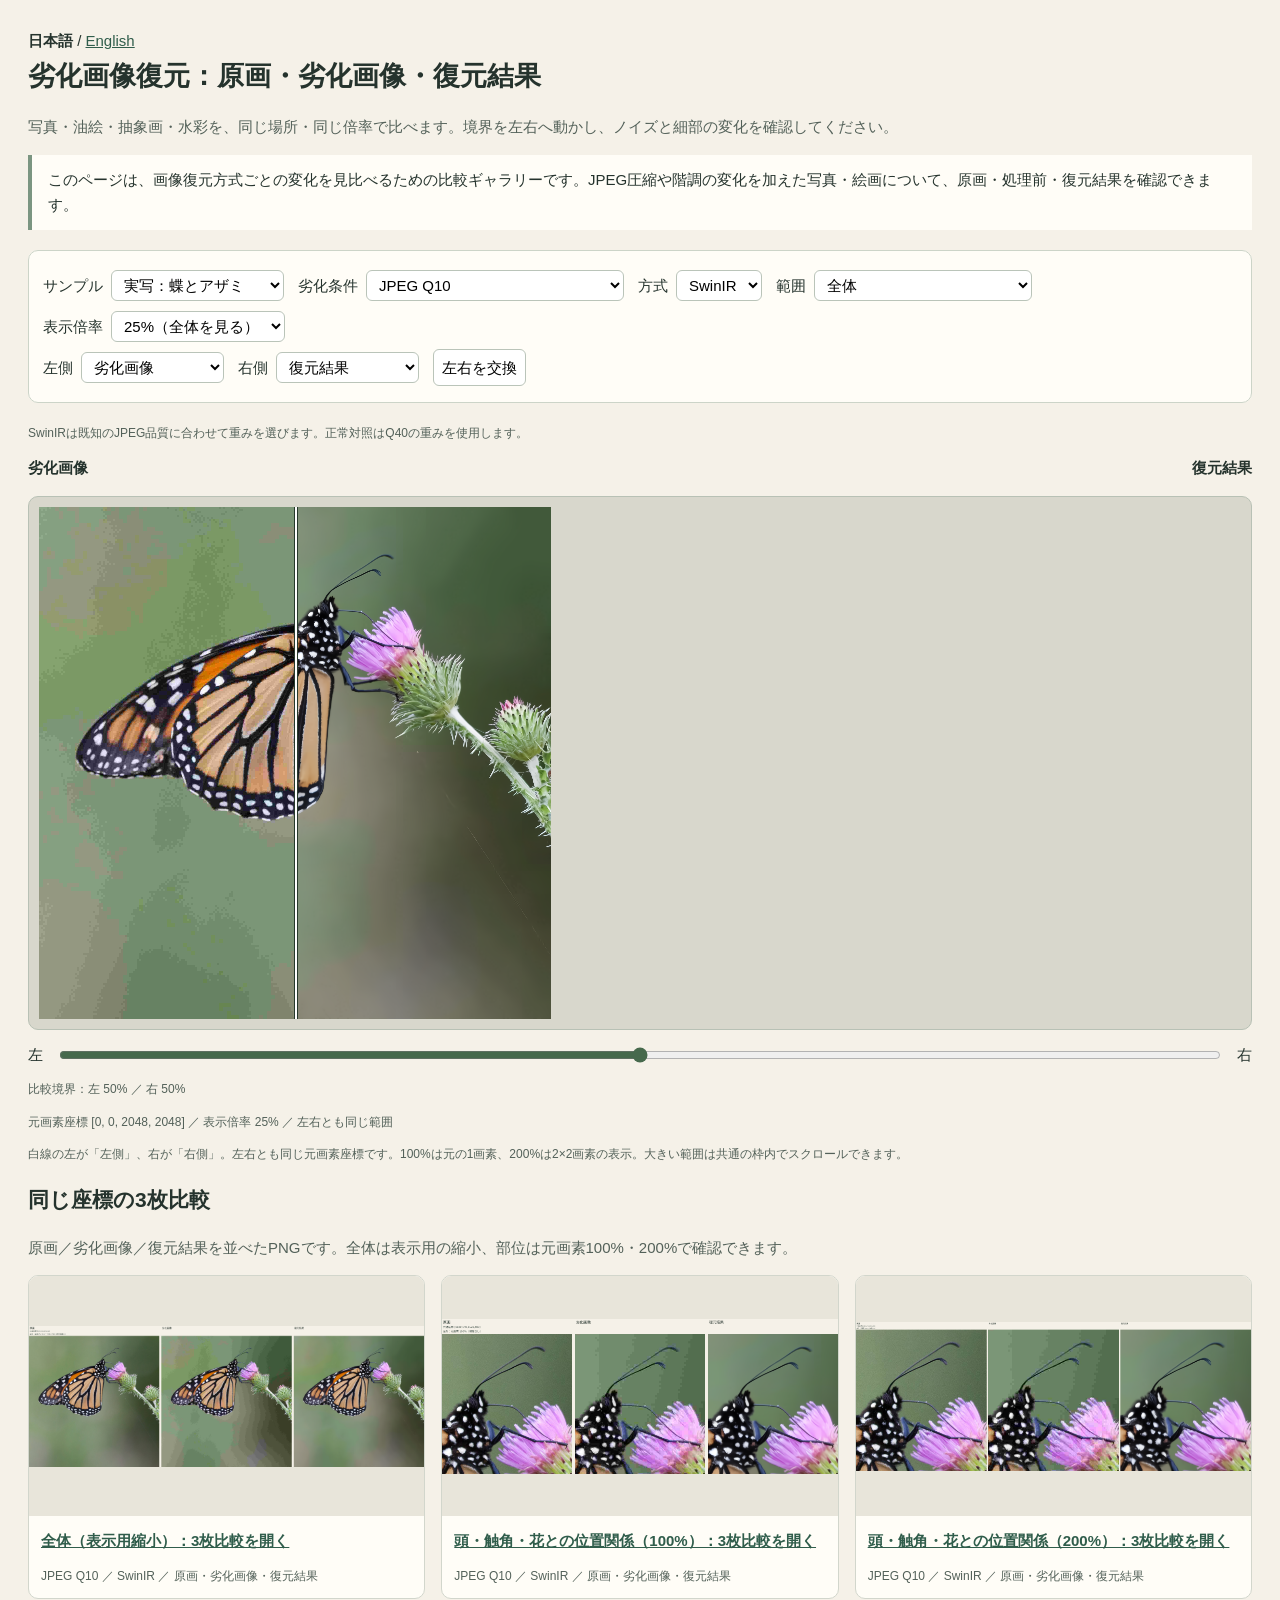
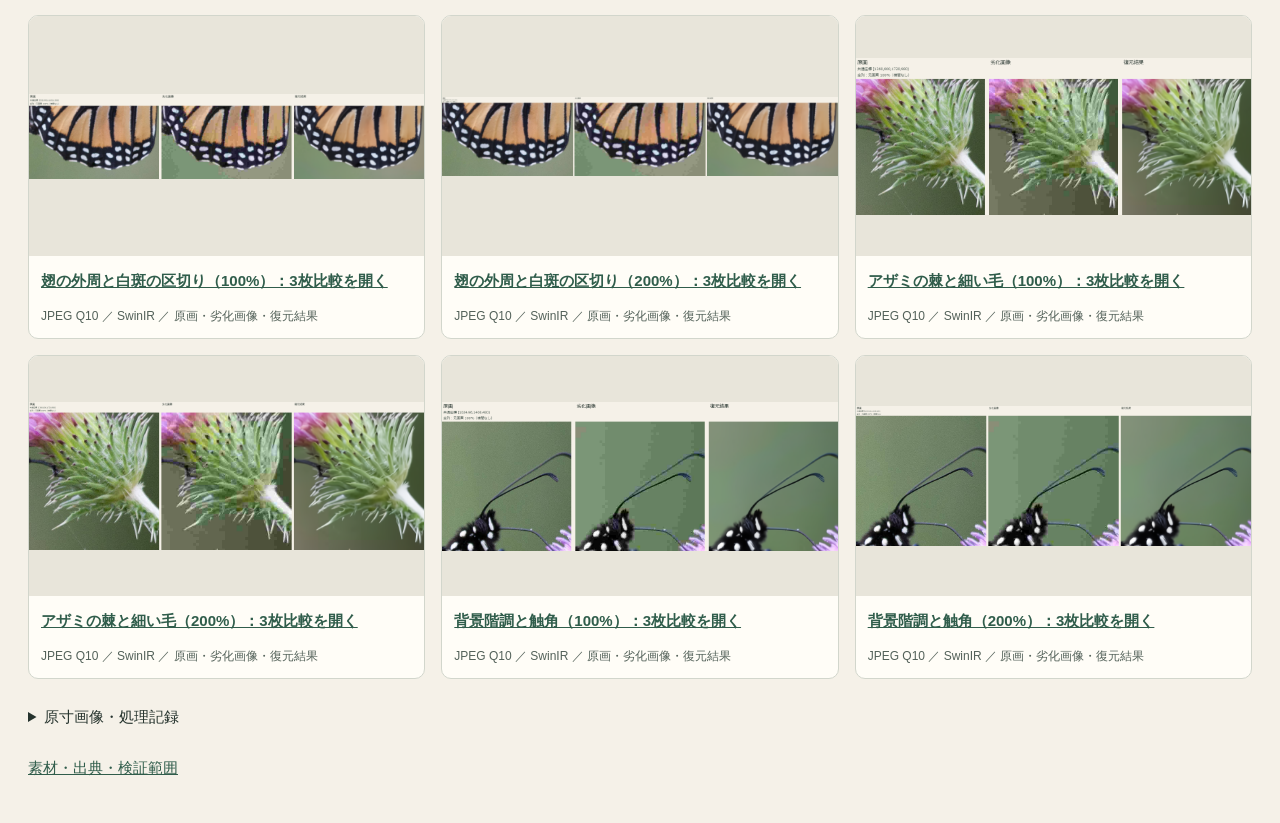
==== commit 14faaf4d: "Add English comparison pages and refine public introduction" ====
--- a/index.html
+++ b/index.html
@@ -1,9 +1,9 @@
 <!doctype html><html lang="ja"><meta charset="utf-8"><meta name="viewport" content="width=device-width,initial-scale=1">
 <title>劣化画像復元：原画・劣化画像・復元結果の比較</title><style>
 *{box-sizing:border-box}body{margin:0;background:#f5f1e8;color:#25332d;font:15px/1.7 Meiryo,sans-serif}main{max-width:1450px;margin:auto;padding:28px}h1{font-size:27px;margin:0 0 12px}h2{font-size:21px}p{color:#536159}a{color:#305d4b}fieldset{border:1px solid #ccd4c8;border-radius:10px;background:#fffdf7;padding:14px;margin:20px 0}label{display:inline-flex;gap:8px;align-items:center;margin:5px 14px 5px 0}select,button{font:inherit;background:white;border:1px solid #bac4b9;border-radius:6px;padding:5px 8px}button{cursor:pointer}.notice{border-left:4px solid #7b9581;background:#fffdf7;padding:12px 16px}.readout{display:flex;justify-content:space-between;gap:20px;font-weight:bold}.scroll{background:#d8d7cc;border:1px solid #b8c1b5;border-radius:10px;overflow:auto;max-height:76vh;padding:10px}.stage{position:relative;overflow:hidden}.layer{position:absolute;inset:0;overflow:hidden}canvas{display:block;image-rendering:pixelated}.line{position:absolute;top:0;bottom:0;width:2px;background:white;box-shadow:0 0 0 1px #27392c;pointer-events:none}.range{display:flex;align-items:center;gap:14px;margin:12px 0}input[type=range]{width:100%;accent-color:#46694c}.gallery{display:grid;grid-template-columns:repeat(auto-fit,minmax(300px,1fr));gap:16px}.card{border:1px solid #d2d6cc;border-radius:10px;background:#fffdf7;overflow:hidden}.card img{display:block;width:100%;height:240px;object-fit:contain;background:#e8e5da}.card a{display:block;padding:12px 12px 0;font-weight:bold}.card p{padding:0 12px;font-size:12px}.small{font-size:12px}.links a{display:inline-block;margin:5px 18px 5px 0}details{margin:25px 0}pre{white-space:pre-wrap;overflow-wrap:anywhere;font-size:12px}@media(max-width:600px){main{padding:15px}h1{font-size:23px}select{max-width:78vw}}
-</style><main><h1>劣化画像復元：原画・劣化画像・復元結果</h1>
+</style><main><nav aria-label="言語"><strong>日本語</strong> / <a href="en/index.html" lang="en">English</a></nav><h1>劣化画像復元：原画・劣化画像・復元結果</h1>
 <p>写真・油絵・抽象画・水彩を、同じ場所・同じ倍率で比べます。境界を左右へ動かし、ノイズと細部の変化を確認してください。</p>
-<div class="notice">JPEGノイズは部分的に改善しましたが、細毛・筆跡・署名を保つ自動採用は未達です。バンディング除去も今回の条件では未実証です。原画は答え合わせ専用で、復元モデルには渡していません。人工的な劣化試験の結果です。</div>
+<div class="notice">このページは、画像復元方式ごとの変化を見比べるための比較ギャラリーです。JPEG圧縮や階調の変化を加えた写真・絵画について、原画・処理前・復元結果を確認できます。</div>
 <fieldset><label>サンプル<select id="case"></select></label><label>劣化条件<select id="condition"></select></label><label>方式<select id="method"></select></label><label>範囲<select id="roi"></select></label><label>表示倍率<select id="zoom"><option value="0.25" selected>25%（全体を見る）</option><option value="0.5">50%</option><option value="1">100%（元画素）</option><option value="2">200%（補間なし）</option></select></label><br><label>左側<select id="left"><option value="input" selected>劣化画像</option><option value="result">復元結果</option><option value="gt">原画（評価用）</option></select></label><label>右側<select id="right"><option value="result" selected>復元結果</option><option value="input">劣化画像</option><option value="gt">原画（評価用）</option></select></label><button id="swap">左右を交換</button></fieldset>
 <p id="entryNote" class="small"></p><div class="readout"><span id="leftLabel">劣化画像</span><span id="rightLabel">復元結果</span></div><p id="status" role="status"></p>
 <div class="scroll"><div class="stage" id="stage" hidden><div class="layer"><canvas id="a"></canvas></div><div class="layer" id="cover"><canvas id="b"></canvas></div><div class="line" id="line"></div></div></div>
@@ -56,7 +56,7 @@
  for(const panel of entry.panels){const card=document.createElement('div');card.className='card';const image=document.createElement('img');image.src=panel.path;image.alt=panel.label+'：原画・劣化画像・復元結果';image.loading='lazy';card.append(image);link(card,panel.path,panel.label+'：3枚比較を開く');const p=document.createElement('p');p.textContent=`${conditionLabel(entry)} ／ ${methodLabel(entry)} ／ 原画・${sourceLabel('input',entry)}・復元結果`;card.append(p);el('gallery').append(card);}
  for(const key of ['gt','input','result'])link(el('full'),entry.sources[key].path,sourceLabel(key,entry)+'：原寸');
  if(entry.metadata)link(el('records'),entry.metadata,'この方式の処理記録（詳細）');
- const note=entry.method==='swinir'?(entry.qf===60?'JPEG Q60にはQ40の重みを適用した外挿試験です。':'SwinIRは既知のJPEG品質に合わせて重みを選びます。正常対照はQ40の重みを使用します。'):entry.method==='wavemamba-full'?'WaveMambaの移植版・タイル処理です。今回の条件では階調段差の十分な除去は未実証です。':'CODiffはQFを渡さない方式です。細部や署名の描き変わりがあり、自動採用は不可です。';
+ const note=entry.method==='swinir'?(entry.qf===60?'JPEG Q60にはQ40の重みを適用した外挿試験です。':'SwinIRは既知のJPEG品質に合わせて重みを選びます。正常対照はQ40の重みを使用します。'):entry.method==='wavemamba-full'?'WaveMambaの移植版をタイル処理で実行した結果です。詳しい処理条件は「素材・出典・検証範囲」で確認できます。':'JPEG品質（QF）を指定せずに復元する方式です。原画と見比べて、細部や質感の変化をご確認ください。';
  el('entryNote').textContent=note;const record=document.createElement('pre');record.textContent=JSON.stringify(entry.processing||entry.implementation||{},null,2);el('records').append(record);
 }
 ['case','condition','method'].forEach((id,index)=>el(id).addEventListener('change',()=>update(index+1)));
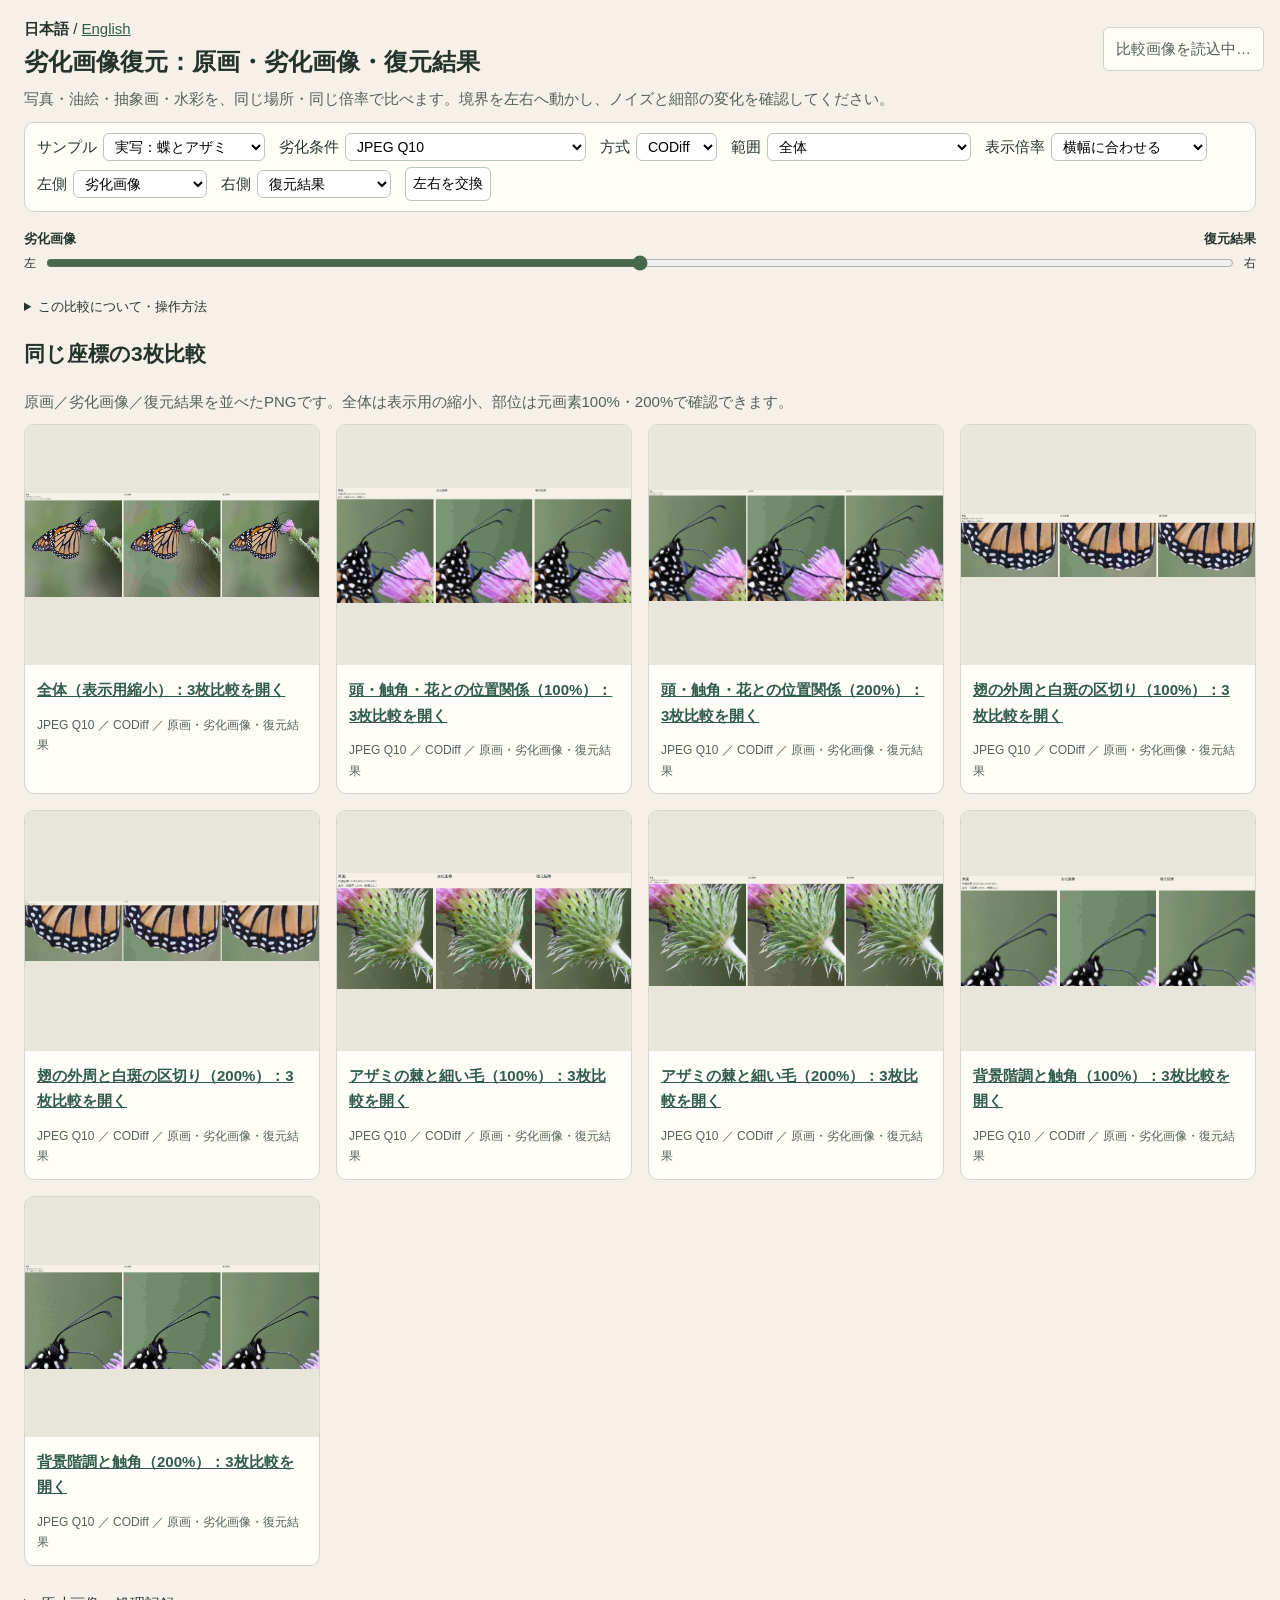
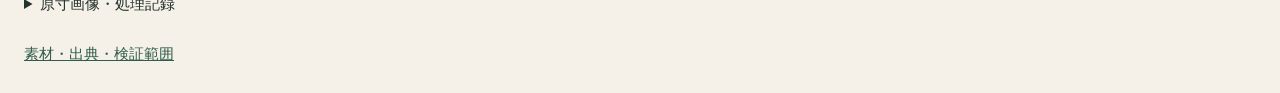
==== commit ea45c4e8: "Use full-width desktop comparison with CODiff and draggable divider" ====
--- a/index.html
+++ b/index.html
@@ -1,17 +1,16 @@
 <!doctype html><html lang="ja"><meta charset="utf-8"><meta name="viewport" content="width=device-width,initial-scale=1">
 <title>劣化画像復元：原画・劣化画像・復元結果の比較</title><style>
 *{box-sizing:border-box}body{margin:0;background:#f5f1e8;color:#25332d;font:15px/1.7 Meiryo,sans-serif}main{max-width:1450px;margin:auto;padding:28px}h1{font-size:27px;margin:0 0 12px}h2{font-size:21px}p{color:#536159}a{color:#305d4b}fieldset{border:1px solid #ccd4c8;border-radius:10px;background:#fffdf7;padding:14px;margin:20px 0}label{display:inline-flex;gap:8px;align-items:center;margin:5px 14px 5px 0}select,button{font:inherit;background:white;border:1px solid #bac4b9;border-radius:6px;padding:5px 8px}button{cursor:pointer}.notice{border-left:4px solid #7b9581;background:#fffdf7;padding:12px 16px}.readout{display:flex;justify-content:space-between;gap:20px;font-weight:bold}.scroll{background:#d8d7cc;border:1px solid #b8c1b5;border-radius:10px;overflow:auto;max-height:76vh;padding:10px}.stage{position:relative;overflow:hidden}.layer{position:absolute;inset:0;overflow:hidden}canvas{display:block;image-rendering:pixelated}.line{position:absolute;top:0;bottom:0;width:2px;background:white;box-shadow:0 0 0 1px #27392c;pointer-events:none}.range{display:flex;align-items:center;gap:14px;margin:12px 0}input[type=range]{width:100%;accent-color:#46694c}.gallery{display:grid;grid-template-columns:repeat(auto-fit,minmax(300px,1fr));gap:16px}.card{border:1px solid #d2d6cc;border-radius:10px;background:#fffdf7;overflow:hidden}.card img{display:block;width:100%;height:240px;object-fit:contain;background:#e8e5da}.card a{display:block;padding:12px 12px 0;font-weight:bold}.card p{padding:0 12px;font-size:12px}.small{font-size:12px}.links a{display:inline-block;margin:5px 18px 5px 0}details{margin:25px 0}pre{white-space:pre-wrap;overflow-wrap:anywhere;font-size:12px}@media(max-width:600px){main{padding:15px}h1{font-size:23px}select{max-width:78vw}}
+html{overflow-y:scroll}main{max-width:none;padding:16px 24px}h1{font-size:24px;margin:0 0 4px}main>p{margin:4px 0 10px}fieldset{display:flex;flex-wrap:wrap;gap:6px 14px;margin:10px 0;padding:10px 12px;min-width:0}fieldset label{margin:0;gap:6px}select,button{font-size:14px;padding:4px 7px}select{max-width:250px}.readout{font-size:13px;gap:12px}.viewerTools{position:sticky;top:0;z-index:5;max-width:100%;margin:0 auto;padding:6px 0;background:#f5f1e8}.range{gap:8px;margin:3px 0}.range span{font-size:12px}.scroll{background:transparent;border:0;border-radius:0;padding:0;max-height:none}.stage{margin:0 auto;background:#d8d7cc;box-shadow:0 0 0 1px #b8c1b5;border-radius:6px;cursor:col-resize;user-select:none}.stage canvas{image-rendering:auto}.handle{position:absolute;z-index:3;width:36px;height:36px;padding:0;border:2px solid white;border-radius:50%;background:#25332de6;color:white;box-shadow:0 1px 5px #0006;transform:translate(-50%,-50%);font-size:24px;line-height:28px;cursor:col-resize;touch-action:none}.line{z-index:2}.viewerTools p,#coords{font-size:12px;margin:3px 0}#coords{text-align:center}#status:empty{display:none}#status:not(:empty){position:fixed;top:12px;right:16px;z-index:9;padding:8px 12px;background:#fffdf7;border:1px solid #ccd4c8;border-radius:6px}.about{margin:14px 0}.about summary{cursor:pointer;font-size:13px}.about .notice{margin:8px 0}.gallery{grid-template-columns:repeat(auto-fit,minmax(280px,1fr))}@media(max-width:600px){main{padding:12px}fieldset label{display:flex;flex-wrap:wrap;max-width:100%}select{max-width:100%}h1{font-size:21px}}
 </style><main><nav aria-label="言語"><strong>日本語</strong> / <a href="en/index.html" lang="en">English</a></nav><h1>劣化画像復元：原画・劣化画像・復元結果</h1>
 <p>写真・油絵・抽象画・水彩を、同じ場所・同じ倍率で比べます。境界を左右へ動かし、ノイズと細部の変化を確認してください。</p>
-<div class="notice">このページは、画像復元方式ごとの変化を見比べるための比較ギャラリーです。JPEG圧縮や階調の変化を加えた写真・絵画について、原画・処理前・復元結果を確認できます。</div>
-<fieldset><label>サンプル<select id="case"></select></label><label>劣化条件<select id="condition"></select></label><label>方式<select id="method"></select></label><label>範囲<select id="roi"></select></label><label>表示倍率<select id="zoom"><option value="0.25" selected>25%（全体を見る）</option><option value="0.5">50%</option><option value="1">100%（元画素）</option><option value="2">200%（補間なし）</option></select></label><br><label>左側<select id="left"><option value="input" selected>劣化画像</option><option value="result">復元結果</option><option value="gt">原画（評価用）</option></select></label><label>右側<select id="right"><option value="result" selected>復元結果</option><option value="input">劣化画像</option><option value="gt">原画（評価用）</option></select></label><button id="swap">左右を交換</button></fieldset>
-<p id="entryNote" class="small"></p><div class="readout"><span id="leftLabel">劣化画像</span><span id="rightLabel">復元結果</span></div><p id="status" role="status"></p>
-<div class="scroll"><div class="stage" id="stage" hidden><div class="layer"><canvas id="a"></canvas></div><div class="layer" id="cover"><canvas id="b"></canvas></div><div class="line" id="line"></div></div></div>
-<div class="range"><span>左</span><input id="split" type="range" min="0" max="100" value="50" aria-label="比較境界"><span>右</span></div><p id="boundaryValue" class="small"></p><p id="coords" class="small"></p>
-<p class="small">白線の左が「左側」、右が「右側」。左右とも同じ元画素座標です。100%は元の1画素、200%は2×2画素の表示。大きい範囲は共通の枠内でスクロールできます。</p>
+<fieldset><label>サンプル<select id="case"></select></label><label>劣化条件<select id="condition"></select></label><label>方式<select id="method"></select></label><label>範囲<select id="roi"></select></label><label>表示倍率<select id="zoom"><option value="width" selected>横幅に合わせる</option><option value="fit">画面全体に収める</option><option value="0.25">25%</option><option value="0.5">50%</option><option value="1">100%（元画素）</option><option value="2">200%（補間なし）</option></select></label><label>左側<select id="left"><option value="input" selected>劣化画像</option><option value="result">復元結果</option><option value="gt">原画（評価用）</option></select></label><label>右側<select id="right"><option value="result" selected>復元結果</option><option value="input">劣化画像</option><option value="gt">原画（評価用）</option></select></label><button id="swap">左右を交換</button></fieldset>
+<section id="comparison"><div class="viewerTools" id="viewerTools"><div class="readout"><span id="leftLabel">劣化画像</span><span id="rightLabel">復元結果</span></div><div class="range"><span>左</span><input id="split" type="range" min="0" max="100" value="50" aria-label="比較境界"><span>右</span></div><p id="boundaryValue" class="small"></p></div><p id="status" role="status"></p>
+<div class="scroll" id="viewport"><div class="stage" id="stage" hidden><div class="layer"><canvas id="a"></canvas></div><div class="layer" id="cover"><canvas id="b"></canvas></div><div class="line" id="line"></div><button class="handle" id="handle" type="button" tabindex="-1" aria-label="比較境界をドラッグ">↔</button></div></div><p id="coords" class="small"></p></section>
+<details class="about"><summary>この比較について・操作方法</summary><div class="notice">このページは、画像復元方式ごとの変化を見比べるための比較ギャラリーです。JPEG圧縮や階調の変化を加えた写真・絵画について、原画・処理前・復元結果を確認できます。</div><p id="entryNote" class="small"></p><p class="small">画像上の境界やスライダーを動かして比較できます。「横幅に合わせる」は縦横比を保って横幅いっぱいに表示します。「画面全体に収める」は選択した画像全体を画面内に表示します。原寸100%・200%では枠内をスクロールして細部を確認できます。</p></details>
 <h2>同じ座標の3枚比較</h2><p>原画／劣化画像／復元結果を並べたPNGです。全体は表示用の縮小、部位は元画素100%・200%で確認できます。</p><div class="gallery" id="gallery"></div>
 <details><summary>原寸画像・処理記録</summary><div class="links" id="full"></div><div id="records"></div><p class="links"><a href="manifest.json">画像のSHA256・座標</a><a href="metrics.json">補助指標の全記録</a><a href="output-audit.json">保存画素・リンクの監査</a></p><p class="small">指標やソフトウェア検証の合格は画質の合格ではありません。移植・タイル・切出しの条件は方式の記録に残しています。ブラウザーの実操作は未確認です。</p></details><p><a href="credits.html">素材・出典・検証範囲</a></p></main>
-<script id="data" type="application/json">{"synthetic_conditions": true, "comparison_only": true, "presentation": {"language": "ja", "mode": "split", "left": "input", "right": "result", "initial_region": "full", "initial_scale": 0.25, "initial_boundary_percent": 50, "coordinate_system": "native xyxy; no LR x4 transform; legacy ROI.zoom ignored", "updated_utc": "2026-10-22T15:10:43.459139+00:00"}, "entries": [{"case": "realistic", "case_label": "実写：蝶とアザミ", "item": "realistic-q10", "condition": "jpeg-q10", "qf": 10, "checkpoint_qf": 10, "degradation": {}, "method": "swinir", "method_label": "SwinIR", "size": [2048, 2048], "processing": {"精度": "float32", "重みのQF": 10, "タイル幅": 504, "重なり": 28, "補足": "既知QFで重み選択・正常対照はQ40"}, "implementation": null, "condition_label": "JPEG Q10", "metadata": null, "rois": [{"id": "shape", "label": "頭・触角・花との位置関係", "box": [1020, 140, 1520, 680]}, {"id": "edge", "label": "翅の外周と白斑の区切り", "box": [520, 940, 1160, 1300]}, {"id": "texture", "label": "アザミの棘と細い毛", "box": [1360, 600, 1720, 980]}, {"id": "gradient", "label": "背景階調と触角", "box": [1024, 96, 1408, 480]}], "sources": {"gt": {"path": "assets/60b38f14caf7ffe5a4fb66d76aafd6887e5bb752df353e3255de3632ab8dba2b.png", "sha256": "60b38f14caf7ffe5a4fb66d76aafd6887e5bb752df353e3255de3632ab8dba2b", "size": [2048, 2048]}, "input": {"path": "assets/c1e16b5634f279a9ef4845b91852548d3844b1e673fa9af00ee98a042f4943cc.png", "sha256": "c1e16b5634f279a9ef4845b91852548d3844b1e673fa9af00ee98a042f4943cc", "size": [2048, 2048]}, "result": {"path": "assets/779b82bf4ee502fb1567a1ee424c60c9be726c73275c628825eb984a62c8c332.png", "sha256": "779b82bf4ee502fb1567a1ee424c60c9be726c73275c628825eb984a62c8c332", "size": [2048, 2048]}}, "panels": [{"path": "comparisons/realistic-q10-swinir-full-preview.png", "source_box": [0, 0, 2048, 2048], "zoom": 1, "display_size": [768, 768], "resampling": "LANCZOS display preview only", "panel_boxes": [[0, 58, 768, 826], [780, 58, 1548, 826], [1560, 58, 2328, 826]], "label": "全体（表示用縮小）"}, {"path": "comparisons/realistic-q10-swinir-shape-100pct.png", "source_box": [1020, 140, 1520, 680], "zoom": 1, "display_size": [500, 540], "resampling": "none", "panel_boxes": [[0, 58, 500, 598], [512, 58, 1012, 598], [1024, 58, 1524, 598]], "label": "頭・触角・花との位置関係（100%）"}, {"path": "comparisons/realistic-q10-swinir-shape-200pct.png", "source_box": [1020, 140, 1520, 680], "zoom": 2, "display_size": [1000, 1080], "resampling": "NEAREST", "panel_boxes": [[0, 58, 1000, 1138], [1012, 58, 2012, 1138], [2024, 58, 3024, 1138]], "label": "頭・触角・花との位置関係（200%）"}, {"path": "comparisons/realistic-q10-swinir-edge-100pct.png", "source_box": [520, 940, 1160, 1300], "zoom": 1, "display_size": [640, 360], "resampling": "none", "panel_boxes": [[0, 58, 640, 418], [652, 58, 1292, 418], [1304, 58, 1944, 418]], "label": "翅の外周と白斑の区切り（100%）"}, {"path": "comparisons/realistic-q10-swinir-edge-200pct.png", "source_box": [520, 940, 1160, 1300], "zoom": 2, "display_size": [1280, 720], "resampling": "NEAREST", "panel_boxes": [[0, 58, 1280, 778], [1292, 58, 2572, 778], [2584, 58, 3864, 778]], "label": "翅の外周と白斑の区切り（200%）"}, {"path": "comparisons/realistic-q10-swinir-texture-100pct.png", "source_box": [1360, 600, 1720, 980], "zoom": 1, "display_size": [360, 380], "resampling": "none", "panel_boxes": [[0, 58, 360, 438], [372, 58, 732, 438], [744, 58, 1104, 438]], "label": "アザミの棘と細い毛（100%）"}, {"path": "comparisons/realistic-q10-swinir-texture-200pct.png", "source_box": [1360, 600, 1720, 980], "zoom": 2, "display_size": [720, 760], "resampling": "NEAREST", "panel_boxes": [[0, 58, 720, 818], [732, 58, 1452, 818], [1464, 58, 2184, 818]], "label": "アザミの棘と細い毛（200%）"}, {"path": "comparisons/realistic-q10-swinir-gradient-100pct.png", "source_box": [1024, 96, 1408, 480], "zoom": 1, "display_size": [384, 384], "resampling": "none", "panel_boxes": [[0, 58, 384, 442], [396, 58, 780, 442], [792, 58, 1176, 442]], "label": "背景階調と触角（100%）"}, {"path": "comparisons/realistic-q10-swinir-gradient-200pct.png", "source_box": [1024, 96, 1408, 480], "zoom": 2, "display_size": [768, 768], "resampling": "NEAREST", "panel_boxes": [[0, 58, 768, 826], [780, 58, 1548, 826], [1560, 58, 2328, 826]], "label": "背景階調と触角（200%）"}]}, {"case": "realistic", "case_label": "実写：蝶とアザミ", "item": "realistic-q10", "condition": "jpeg-q10", "qf": 10, "checkpoint_qf": 10, "degradation": {}, "method": "codiff", "method_label": "CODiff", "size": [2048, 2048], "processing": {"精度": "fp16", "seed": 20261022, "VAE分割": false, "右下の反射padding": [0, 0], "色合わせ": "劣化入力を色参照とする公式AdaIN", "補足": "QFはモデル未入力。基盤SD2.1は記録されたcommunity mirrorを使用"}, "implementation": null, "condition_label": "JPEG Q10", "metadata": null, "rois": [{"id": "shape", "label": "頭・触角・花との位置関係", "box": [1020, 140, 1520, 680]}, {"id": "edge", "label": "翅の外周と白斑の区切り", "box": [520, 940, 1160, 1300]}, {"id": "texture", "label": "アザミの棘と細い毛", "box": [1360, 600, 1720, 980]}, {"id": "gradient", "label": "背景階調と触角", "box": [1024, 96, 1408, 480]}], "sources": {"gt": {"path": "assets/60b38f14caf7ffe5a4fb66d76aafd6887e5bb752df353e3255de3632ab8dba2b.png", "sha256": "60b38f14caf7ffe5a4fb66d76aafd6887e5bb752df353e3255de3632ab8dba2b", "size": [2048, 2048]}, "input": {"path": "assets/c1e16b5634f279a9ef4845b91852548d3844b1e673fa9af00ee98a042f4943cc.png", "sha256": "c1e16b5634f279a9ef4845b91852548d3844b1e673fa9af00ee98a042f4943cc", "size": [2048, 2048]}, "result": {"path": "assets/65ae6f6dfc707930d9eb5be4846d4666f9ca435b1f3427ff30eba307f019983c.png", "sha256": "65ae6f6dfc707930d9eb5be4846d4666f9ca435b1f3427ff30eba307f019983c", "size": [2048, 2048]}}, "panels": [{"path": "comparisons/realistic-q10-codiff-full-preview.png", "source_box": [0, 0, 2048, 2048], "zoom": 1, "display_size": [768, 768], "resampling": "LANCZOS display preview only", "panel_boxes": [[0, 58, 768, 826], [780, 58, 1548, 826], [1560, 58, 2328, 826]], "label": "全体（表示用縮小）"}, {"path": "comparisons/realistic-q10-codiff-shape-100pct.png", "source_box": [1020, 140, 1520, 680], "zoom": 1, "display_size": [500, 540], "resampling": "none", "panel_boxes": [[0, 58, 500, 598], [512, 58, 1012, 598], [1024, 58, 1524, 598]], "label": "頭・触角・花との位置関係（100%）"}, {"path": "comparisons/realistic-q10-codiff-shape-200pct.png", "source_box": [1020, 140, 1520, 680], "zoom": 2, "display_size": [1000, 1080], "resampling": "NEAREST", "panel_boxes": [[0, 58, 1000, 1138], [1012, 58, 2012, 1138], [2024, 58, 3024, 1138]], "label": "頭・触角・花との位置関係（200%）"}, {"path": "comparisons/realistic-q10-codiff-edge-100pct.png", "source_box": [520, 940, 1160, 1300], "zoom": 1, "display_size": [640, 360], "resampling": "none", "panel_boxes": [[0, 58, 640, 418], [652, 58, 1292, 418], [1304, 58, 1944, 418]], "label": "翅の外周と白斑の区切り（100%）"}, {"path": "comparisons/realistic-q10-codiff-edge-200pct.png", "source_box": [520, 940, 1160, 1300], "zoom": 2, "display_size": [1280, 720], "resampling": "NEAREST", "panel_boxes": [[0, 58, 1280, 778], [1292, 58, 2572, 778], [2584, 58, 3864, 778]], "label": "翅の外周と白斑の区切り（200%）"}, {"path": "comparisons/realistic-q10-codiff-texture-100pct.png", "source_box": [1360, 600, 1720, 980], "zoom": 1, "display_size": [360, 380], "resampling": "none", "panel_boxes": [[0, 58, 360, 438], [372, 58, 732, 438], [744, 58, 1104, 438]], "label": "アザミの棘と細い毛（100%）"}, {"path": "comparisons/realistic-q10-codiff-texture-200pct.png", "source_box": [1360, 600, 1720, 980], "zoom": 2, "display_size": [720, 760], "resampling": "NEAREST", "panel_boxes": [[0, 58, 720, 818], [732, 58, 1452, 818], [1464, 58, 2184, 818]], "label": "アザミの棘と細い毛（200%）"}, {"path": "comparisons/realistic-q10-codiff-gradient-100pct.png", "source_box": [1024, 96, 1408, 480], "zoom": 1, "display_size": [384, 384], "resampling": "none", "panel_boxes": [[0, 58, 384, 442], [396, 58, 780, 442], [792, 58, 1176, 442]], "label": "背景階調と触角（100%）"}, {"path": "comparisons/realistic-q10-codiff-gradient-200pct.png", "source_box": [1024, 96, 1408, 480], "zoom": 2, "display_size": [768, 768], "resampling": "NEAREST", "panel_boxes": [[0, 58, 768, 826], [780, 58, 1548, 826], [1560, 58, 2328, 826]], "label": "背景階調と触角（200%）"}]}, {"case": "realistic", "case_label": "実写：蝶とアザミ", "item": "realistic-q20", "condition": "jpeg-q20", "qf": 20, "checkpoint_qf": 20, "degradation": {}, "method": "swinir", "method_label": "SwinIR", "size": [2048, 2048], "processing": {"精度": "float32", "重みのQF": 20, "タイル幅": 504, "重なり": 28, "補足": "既知QFで重み選択・正常対照はQ40"}, "implementation": null, "condition_label": "JPEG Q20", "metadata": null, "rois": [{"id": "shape", "label": "頭・触角・花との位置関係", "box": [1020, 140, 1520, 680]}, {"id": "edge", "label": "翅の外周と白斑の区切り", "box": [520, 940, 1160, 1300]}, {"id": "texture", "label": "アザミの棘と細い毛", "box": [1360, 600, 1720, 980]}, {"id": "gradient", "label": "背景階調と触角", "box": [1024, 96, 1408, 480]}], "sources": {"gt": {"path": "assets/60b38f14caf7ffe5a4fb66d76aafd6887e5bb752df353e3255de3632ab8dba2b.png", "sha256": "60b38f14caf7ffe5a4fb66d76aafd6887e5bb752df353e3255de3632ab8dba2b", "size": [2048, 2048]}, "input": {"path": "assets/0415506e487e0e6c5df1b7b134dfda4a4048eaf8fd8e240ea5502bfcbe695beb.png", "sha256": "0415506e487e0e6c5df1b7b134dfda4a4048eaf8fd8e240ea5502bfcbe695beb", "size": [2048, 2048]}, "result": {"path": "assets/bd1c62673da31745d893f4c5d77430eac7da6f21ff3bd975deaa514fe7f79cdf.png", "sha256": "bd1c62673da31745d893f4c5d77430eac7da6f21ff3bd975deaa514fe7f79cdf", "size": [2048, 2048]}}, "panels": [{"path": "comparisons/realistic-q20-swinir-full-preview.png", "source_box": [0, 0, 2048, 2048], "zoom": 1, "display_size": [768, 768], "resampling": "LANCZOS display preview only", "panel_boxes": [[0, 58, 768, 826], [780, 58, 1548, 826], [1560, 58, 2328, 826]], "label": "全体（表示用縮小）"}, {"path": "comparisons/realistic-q20-swinir-shape-100pct.png", "source_box": [1020, 140, 1520, 680], "zoom": 1, "display_size": [500, 540], "resampling": "none", "panel_boxes": [[0, 58, 500, 598], [512, 58, 1012, 598], [1024, 58, 1524, 598]], "label": "頭・触角・花との位置関係（100%）"}, {"path": "comparisons/realistic-q20-swinir-shape-200pct.png", "source_box": [1020, 140, 1520, 680], "zoom": 2, "display_size": [1000, 1080], "resampling": "NEAREST", "panel_boxes": [[0, 58, 1000, 1138], [1012, 58, 2012, 1138], [2024, 58, 3024, 1138]], "label": "頭・触角・花との位置関係（200%）"}, {"path": "comparisons/realistic-q20-swinir-edge-100pct.png", "source_box": [520, 940, 1160, 1300], "zoom": 1, "display_size": [640, 360], "resampling": "none", "panel_boxes": [[0, 58, 640, 418], [652, 58, 1292, 418], [1304, 58, 1944, 418]], "label": "翅の外周と白斑の区切り（100%）"}, {"path": "comparisons/realistic-q20-swinir-edge-200pct.png", "source_box": [520, 940, 1160, 1300], "zoom": 2, "display_size": [1280, 720], "resampling": "NEAREST", "panel_boxes": [[0, 58, 1280, 778], [1292, 58, 2572, 778], [2584, 58, 3864, 778]], "label": "翅の外周と白斑の区切り（200%）"}, {"path": "comparisons/realistic-q20-swinir-texture-100pct.png", "source_box": [1360, 600, 1720, 980], "zoom": 1, "display_size": [360, 380], "resampling": "none", "panel_boxes": [[0, 58, 360, 438], [372, 58, 732, 438], [744, 58, 1104, 438]], "label": "アザミの棘と細い毛（100%）"}, {"path": "comparisons/realistic-q20-swinir-texture-200pct.png", "source_box": [1360, 600, 1720, 980], "zoom": 2, "display_size": [720, 760], "resampling": "NEAREST", "panel_boxes": [[0, 58, 720, 818], [732, 58, 1452, 818], [1464, 58, 2184, 818]], "label": "アザミの棘と細い毛（200%）"}, {"path": "comparisons/realistic-q20-swinir-gradient-100pct.png", "source_box": [1024, 96, 1408, 480], "zoom": 1, "display_size": [384, 384], "resampling": "none", "panel_boxes": [[0, 58, 384, 442], [396, 58, 780, 442], [792, 58, 1176, 442]], "label": "背景階調と触角（100%）"}, {"path": "comparisons/realistic-q20-swinir-gradient-200pct.png", "source_box": [1024, 96, 1408, 480], "zoom": 2, "display_size": [768, 768], "resampling": "NEAREST", "panel_boxes": [[0, 58, 768, 826], [780, 58, 1548, 826], [1560, 58, 2328, 826]], "label": "背景階調と触角（200%）"}]}, {"case": "realistic", "case_label": "実写：蝶とアザミ", "item": "realistic-q20", "condition": "jpeg-q20", "qf": 20, "checkpoint_qf": 20, "degradation": {}, "method": "codiff", "method_label": "CODiff", "size": [2048, 2048], "processing": {"精度": "fp16", "seed": 20261022, "VAE分割": false, "右下の反射padding": [0, 0], "色合わせ": "劣化入力を色参照とする公式AdaIN", "補足": "QFはモデル未入力。基盤SD2.1は記録されたcommunity mirrorを使用"}, "implementation": null, "condition_label": "JPEG Q20", "metadata": null, "rois": [{"id": "shape", "label": "頭・触角・花との位置関係", "box": [1020, 140, 1520, 680]}, {"id": "edge", "label": "翅の外周と白斑の区切り", "box": [520, 940, 1160, 1300]}, {"id": "texture", "label": "アザミの棘と細い毛", "box": [1360, 600, 1720, 980]}, {"id": "gradient", "label": "背景階調と触角", "box": [1024, 96, 1408, 480]}], "sources": {"gt": {"path": "assets/60b38f14caf7ffe5a4fb66d76aafd6887e5bb752df353e3255de3632ab8dba2b.png", "sha256": "60b38f14caf7ffe5a4fb66d76aafd6887e5bb752df353e3255de3632ab8dba2b", "size": [2048, 2048]}, "input": {"path": "assets/0415506e487e0e6c5df1b7b134dfda4a4048eaf8fd8e240ea5502bfcbe695beb.png", "sha256": "0415506e487e0e6c5df1b7b134dfda4a4048eaf8fd8e240ea5502bfcbe695beb", "size": [2048, 2048]}, "result": {"path": "assets/859ed88cbe21a635c83cc94f12f6488cc210b5f8fc92f290527d2623d693d747.png", "sha256": "859ed88cbe21a635c83cc94f12f6488cc210b5f8fc92f290527d2623d693d747", "size": [2048, 2048]}}, "panels": [{"path": "comparisons/realistic-q20-codiff-full-preview.png", "source_box": [0, 0, 2048, 2048], "zoom": 1, "display_size": [768, 768], "resampling": "LANCZOS display preview only", "panel_boxes": [[0, 58, 768, 826], [780, 58, 1548, 826], [1560, 58, 2328, 826]], "label": "全体（表示用縮小）"}, {"path": "comparisons/realistic-q20-codiff-shape-100pct.png", "source_box": [1020, 140, 1520, 680], "zoom": 1, "display_size": [500, 540], "resampling": "none", "panel_boxes": [[0, 58, 500, 598], [512, 58, 1012, 598], [1024, 58, 1524, 598]], "label": "頭・触角・花との位置関係（100%）"}, {"path": "comparisons/realistic-q20-codiff-shape-200pct.png", "source_box": [1020, 140, 1520, 680], "zoom": 2, "display_size": [1000, 1080], "resampling": "NEAREST", "panel_boxes": [[0, 58, 1000, 1138], [1012, 58, 2012, 1138], [2024, 58, 3024, 1138]], "label": "頭・触角・花との位置関係（200%）"}, {"path": "comparisons/realistic-q20-codiff-edge-100pct.png", "source_box": [520, 940, 1160, 1300], "zoom": 1, "display_size": [640, 360], "resampling": "none", "panel_boxes": [[0, 58, 640, 418], [652, 58, 1292, 418], [1304, 58, 1944, 418]], "label": "翅の外周と白斑の区切り（100%）"}, {"path": "comparisons/realistic-q20-codiff-edge-200pct.png", "source_box": [520, 940, 1160, 1300], "zoom": 2, "display_size": [1280, 720], "resampling": "NEAREST", "panel_boxes": [[0, 58, 1280, 778], [1292, 58, 2572, 778], [2584, 58, 3864, 778]], "label": "翅の外周と白斑の区切り（200%）"}, {"path": "comparisons/realistic-q20-codiff-texture-100pct.png", "source_box": [1360, 600, 1720, 980], "zoom": 1, "display_size": [360, 380], "resampling": "none", "panel_boxes": [[0, 58, 360, 438], [372, 58, 732, 438], [744, 58, 1104, 438]], "label": "アザミの棘と細い毛（100%）"}, {"path": "comparisons/realistic-q20-codiff-texture-200pct.png", "source_box": [1360, 600, 1720, 980], "zoom": 2, "display_size": [720, 760], "resampling": "NEAREST", "panel_boxes": [[0, 58, 720, 818], [732, 58, 1452, 818], [1464, 58, 2184, 818]], "label": "アザミの棘と細い毛（200%）"}, {"path": "comparisons/realistic-q20-codiff-gradient-100pct.png", "source_box": [1024, 96, 1408, 480], "zoom": 1, "display_size": [384, 384], "resampling": "none", "panel_boxes": [[0, 58, 384, 442], [396, 58, 780, 442], [792, 58, 1176, 442]], "label": "背景階調と触角（100%）"}, {"path": "comparisons/realistic-q20-codiff-gradient-200pct.png", "source_box": [1024, 96, 1408, 480], "zoom": 2, "display_size": [768, 768], "resampling": "NEAREST", "panel_boxes": [[0, 58, 768, 826], [780, 58, 1548, 826], [1560, 58, 2328, 826]], "label": "背景階調と触角（200%）"}]}, {"case": "realistic", "case_label": "実写：蝶とアザミ", "item": "realistic-q40", "condition": "jpeg-q40", "qf": 40, "checkpoint_qf": 40, "degradation": {}, "method": "swinir", "method_label": "SwinIR", "size": [2048, 2048], "processing": {"精度": "float32", "重みのQF": 40, "タイル幅": 504, "重なり": 28, "補足": "既知QFで重み選択・正常対照はQ40"}, "implementation": null, "condition_label": "JPEG Q40", "metadata": null, "rois": [{"id": "shape", "label": "頭・触角・花との位置関係", "box": [1020, 140, 1520, 680]}, {"id": "edge", "label": "翅の外周と白斑の区切り", "box": [520, 940, 1160, 1300]}, {"id": "texture", "label": "アザミの棘と細い毛", "box": [1360, 600, 1720, 980]}, {"id": "gradient", "label": "背景階調と触角", "box": [1024, 96, 1408, 480]}], "sources": {"gt": {"path": "assets/60b38f14caf7ffe5a4fb66d76aafd6887e5bb752df353e3255de3632ab8dba2b.png", "sha256": "60b38f14caf7ffe5a4fb66d76aafd6887e5bb752df353e3255de3632ab8dba2b", "size": [2048, 2048]}, "input": {"path": "assets/6b9bc07ab20b18bab2e62673b9ff00d5fc6bb73377cfe3002af16e466d551364.png", "sha256": "6b9bc07ab20b18bab2e62673b9ff00d5fc6bb73377cfe3002af16e466d551364", "size": [2048, 2048]}, "result": {"path": "assets/62c9531a86e1890045204286c52bd2007f1e82423f04064c1d1c3b6ab00344bd.png", "sha256": "62c9531a86e1890045204286c52bd2007f1e82423f04064c1d1c3b6ab00344bd", "size": [2048, 2048]}}, "panels": [{"path": "comparisons/realistic-q40-swinir-full-preview.png", "source_box": [0, 0, 2048, 2048], "zoom": 1, "display_size": [768, 768], "resampling": "LANCZOS display preview only", "panel_boxes": [[0, 58, 768, 826], [780, 58, 1548, 826], [1560, 58, 2328, 826]], "label": "全体（表示用縮小）"}, {"path": "comparisons/realistic-q40-swinir-shape-100pct.png", "source_box": [1020, 140, 1520, 680], "zoom": 1, "display_size": [500, 540], "resampling": "none", "panel_boxes": [[0, 58, 500, 598], [512, 58, 1012, 598], [1024, 58, 1524, 598]], "label": "頭・触角・花との位置関係（100%）"}, {"path": "comparisons/realistic-q40-swinir-shape-200pct.png", "source_box": [1020, 140, 1520, 680], "zoom": 2, "display_size": [1000, 1080], "resampling": "NEAREST", "panel_boxes": [[0, 58, 1000, 1138], [1012, 58, 2012, 1138], [2024, 58, 3024, 1138]], "label": "頭・触角・花との位置関係（200%）"}, {"path": "comparisons/realistic-q40-swinir-edge-100pct.png", "source_box": [520, 940, 1160, 1300], "zoom": 1, "display_size": [640, 360], "resampling": "none", "panel_boxes": [[0, 58, 640, 418], [652, 58, 1292, 418], [1304, 58, 1944, 418]], "label": "翅の外周と白斑の区切り（100%）"}, {"path": "comparisons/realistic-q40-swinir-edge-200pct.png", "source_box": [520, 940, 1160, 1300], "zoom": 2, "display_size": [1280, 720], "resampling": "NEAREST", "panel_boxes": [[0, 58, 1280, 778], [1292, 58, 2572, 778], [2584, 58, 3864, 778]], "label": "翅の外周と白斑の区切り（200%）"}, {"path": "comparisons/realistic-q40-swinir-texture-100pct.png", "source_box": [1360, 600, 1720, 980], "zoom": 1, "display_size": [360, 380], "resampling": "none", "panel_boxes": [[0, 58, 360, 438], [372, 58, 732, 438], [744, 58, 1104, 438]], "label": "アザミの棘と細い毛（100%）"}, {"path": "comparisons/realistic-q40-swinir-texture-200pct.png", "source_box": [1360, 600, 1720, 980], "zoom": 2, "display_size": [720, 760], "resampling": "NEAREST", "panel_boxes": [[0, 58, 720, 818], [732, 58, 1452, 818], [1464, 58, 2184, 818]], "label": "アザミの棘と細い毛（200%）"}, {"path": "comparisons/realistic-q40-swinir-gradient-100pct.png", "source_box": [1024, 96, 1408, 480], "zoom": 1, "display_size": [384, 384], "resampling": "none", "panel_boxes": [[0, 58, 384, 442], [396, 58, 780, 442], [792, 58, 1176, 442]], "label": "背景階調と触角（100%）"}, {"path": "comparisons/realistic-q40-swinir-gradient-200pct.png", "source_box": [1024, 96, 1408, 480], "zoom": 2, "display_size": [768, 768], "resampling": "NEAREST", "panel_boxes": [[0, 58, 768, 826], [780, 58, 1548, 826], [1560, 58, 2328, 826]], "label": "背景階調と触角（200%）"}]}, {"case": "realistic", "case_label": "実写：蝶とアザミ", "item": "realistic-q40", "condition": "jpeg-q40", "qf": 40, "checkpoint_qf": 40, "degradation": {}, "method": "codiff", "method_label": "CODiff", "size": [2048, 2048], "processing": {"精度": "fp16", "seed": 20261022, "VAE分割": false, "右下の反射padding": [0, 0], "色合わせ": "劣化入力を色参照とする公式AdaIN", "補足": "QFはモデル未入力。基盤SD2.1は記録されたcommunity mirrorを使用"}, "implementation": null, "condition_label": "JPEG Q40", "metadata": null, "rois": [{"id": "shape", "label": "頭・触角・花との位置関係", "box": [1020, 140, 1520, 680]}, {"id": "edge", "label": "翅の外周と白斑の区切り", "box": [520, 940, 1160, 1300]}, {"id": "texture", "label": "アザミの棘と細い毛", "box": [1360, 600, 1720, 980]}, {"id": "gradient", "label": "背景階調と触角", "box": [1024, 96, 1408, 480]}], "sources": {"gt": {"path": "assets/60b38f14caf7ffe5a4fb66d76aafd6887e5bb752df353e3255de3632ab8dba2b.png", "sha256": "60b38f14caf7ffe5a4fb66d76aafd6887e5bb752df353e3255de3632ab8dba2b", "size": [2048, 2048]}, "input": {"path": "assets/6b9bc07ab20b18bab2e62673b9ff00d5fc6bb73377cfe3002af16e466d551364.png", "sha256": "6b9bc07ab20b18bab2e62673b9ff00d5fc6bb73377cfe3002af16e466d551364", "size": [2048, 2048]}, "result": {"path": "assets/70b37d61e009a403fb0737202b2d41176c7adab35ba41fb7039ecb002ec97e81.png", "sha256": "70b37d61e009a403fb0737202b2d41176c7adab35ba41fb7039ecb002ec97e81", "size": [2048, 2048]}}, "panels": [{"path": "comparisons/realistic-q40-codiff-full-preview.png", "source_box": [0, 0, 2048, 2048], "zoom": 1, "display_size": [768, 768], "resampling": "LANCZOS display preview only", "panel_boxes": [[0, 58, 768, 826], [780, 58, 1548, 826], [1560, 58, 2328, 826]], "label": "全体（表示用縮小）"}, {"path": "comparisons/realistic-q40-codiff-shape-100pct.png", "source_box": [1020, 140, 1520, 680], "zoom": 1, "display_size": [500, 540], "resampling": "none", "panel_boxes": [[0, 58, 500, 598], [512, 58, 1012, 598], [1024, 58, 1524, 598]], "label": "頭・触角・花との位置関係（100%）"}, {"path": "comparisons/realistic-q40-codiff-shape-200pct.png", "source_box": [1020, 140, 1520, 680], "zoom": 2, "display_size": [1000, 1080], "resampling": "NEAREST", "panel_boxes": [[0, 58, 1000, 1138], [1012, 58, 2012, 1138], [2024, 58, 3024, 1138]], "label": "頭・触角・花との位置関係（200%）"}, {"path": "comparisons/realistic-q40-codiff-edge-100pct.png", "source_box": [520, 940, 1160, 1300], "zoom": 1, "display_size": [640, 360], "resampling": "none", "panel_boxes": [[0, 58, 640, 418], [652, 58, 1292, 418], [1304, 58, 1944, 418]], "label": "翅の外周と白斑の区切り（100%）"}, {"path": "comparisons/realistic-q40-codiff-edge-200pct.png", "source_box": [520, 940, 1160, 1300], "zoom": 2, "display_size": [1280, 720], "resampling": "NEAREST", "panel_boxes": [[0, 58, 1280, 778], [1292, 58, 2572, 778], [2584, 58, 3864, 778]], "label": "翅の外周と白斑の区切り（200%）"}, {"path": "comparisons/realistic-q40-codiff-texture-100pct.png", "source_box": [1360, 600, 1720, 980], "zoom": 1, "display_size": [360, 380], "resampling": "none", "panel_boxes": [[0, 58, 360, 438], [372, 58, 732, 438], [744, 58, 1104, 438]], "label": "アザミの棘と細い毛（100%）"}, {"path": "comparisons/realistic-q40-codiff-texture-200pct.png", "source_box": [1360, 600, 1720, 980], "zoom": 2, "display_size": [720, 760], "resampling": "NEAREST", "panel_boxes": [[0, 58, 720, 818], [732, 58, 1452, 818], [1464, 58, 2184, 818]], "label": "アザミの棘と細い毛（200%）"}, {"path": "comparisons/realistic-q40-codiff-gradient-100pct.png", "source_box": [1024, 96, 1408, 480], "zoom": 1, "display_size": [384, 384], "resampling": "none", "panel_boxes": [[0, 58, 384, 442], [396, 58, 780, 442], [792, 58, 1176, 442]], "label": "背景階調と触角（100%）"}, {"path": "comparisons/realistic-q40-codiff-gradient-200pct.png", "source_box": [1024, 96, 1408, 480], "zoom": 2, "display_size": [768, 768], "resampling": "NEAREST", "panel_boxes": [[0, 58, 768, 826], [780, 58, 1548, 826], [1560, 58, 2328, 826]], "label": "背景階調と触角（200%）"}]}, {"case": "realistic", "case_label": "実写：蝶とアザミ", "item": "realistic-q60", "condition": "jpeg-q60", "qf": 60, "checkpoint_qf": 40, "degradation": {}, "method": "swinir", "method_label": "SwinIR", "size": [2048, 2048], "processing": {"精度": "float32", "重みのQF": 40, "タイル幅": 504, "重なり": 28, "補足": "Q60入力はQ40重みの外挿試験"}, "implementation": null, "condition_label": "JPEG Q60", "metadata": null, "rois": [{"id": "shape", "label": "頭・触角・花との位置関係", "box": [1020, 140, 1520, 680]}, {"id": "edge", "label": "翅の外周と白斑の区切り", "box": [520, 940, 1160, 1300]}, {"id": "texture", "label": "アザミの棘と細い毛", "box": [1360, 600, 1720, 980]}, {"id": "gradient", "label": "背景階調と触角", "box": [1024, 96, 1408, 480]}], "sources": {"gt": {"path": "assets/60b38f14caf7ffe5a4fb66d76aafd6887e5bb752df353e3255de3632ab8dba2b.png", "sha256": "60b38f14caf7ffe5a4fb66d76aafd6887e5bb752df353e3255de3632ab8dba2b", "size": [2048, 2048]}, "input": {"path": "assets/1f07609977357e9719bc4386240c810639fbb560b862a5e1e2bf62dcea3ee0fc.png", "sha256": "1f07609977357e9719bc4386240c810639fbb560b862a5e1e2bf62dcea3ee0fc", "size": [2048, 2048]}, "result": {"path": "assets/de09ca67d90dfffb23e5c57677d2870b4ab6582faac9edafda09f921de99d005.png", "sha256": "de09ca67d90dfffb23e5c57677d2870b4ab6582faac9edafda09f921de99d005", "size": [2048, 2048]}}, "panels": [{"path": "comparisons/realistic-q60-swinir-full-preview.png", "source_box": [0, 0, 2048, 2048], "zoom": 1, "display_size": [768, 768], "resampling": "LANCZOS display preview only", "panel_boxes": [[0, 58, 768, 826], [780, 58, 1548, 826], [1560, 58, 2328, 826]], "label": "全体（表示用縮小）"}, {"path": "comparisons/realistic-q60-swinir-shape-100pct.png", "source_box": [1020, 140, 1520, 680], "zoom": 1, "display_size": [500, 540], "resampling": "none", "panel_boxes": [[0, 58, 500, 598], [512, 58, 1012, 598], [1024, 58, 1524, 598]], "label": "頭・触角・花との位置関係（100%）"}, {"path": "comparisons/realistic-q60-swinir-shape-200pct.png", "source_box": [1020, 140, 1520, 680], "zoom": 2, "display_size": [1000, 1080], "resampling": "NEAREST", "panel_boxes": [[0, 58, 1000, 1138], [1012, 58, 2012, 1138], [2024, 58, 3024, 1138]], "label": "頭・触角・花との位置関係（200%）"}, {"path": "comparisons/realistic-q60-swinir-edge-100pct.png", "source_box": [520, 940, 1160, 1300], "zoom": 1, "display_size": [640, 360], "resampling": "none", "panel_boxes": [[0, 58, 640, 418], [652, 58, 1292, 418], [1304, 58, 1944, 418]], "label": "翅の外周と白斑の区切り（100%）"}, {"path": "comparisons/realistic-q60-swinir-edge-200pct.png", "source_box": [520, 940, 1160, 1300], "zoom": 2, "display_size": [1280, 720], "resampling": "NEAREST", "panel_boxes": [[0, 58, 1280, 778], [1292, 58, 2572, 778], [2584, 58, 3864, 778]], "label": "翅の外周と白斑の区切り（200%）"}, {"path": "comparisons/realistic-q60-swinir-texture-100pct.png", "source_box": [1360, 600, 1720, 980], "zoom": 1, "display_size": [360, 380], "resampling": "none", "panel_boxes": [[0, 58, 360, 438], [372, 58, 732, 438], [744, 58, 1104, 438]], "label": "アザミの棘と細い毛（100%）"}, {"path": "comparisons/realistic-q60-swinir-texture-200pct.png", "source_box": [1360, 600, 1720, 980], "zoom": 2, "display_size": [720, 760], "resampling": "NEAREST", "panel_boxes": [[0, 58, 720, 818], [732, 58, 1452, 818], [1464, 58, 2184, 818]], "label": "アザミの棘と細い毛（200%）"}, {"path": "comparisons/realistic-q60-swinir-gradient-100pct.png", "source_box": [1024, 96, 1408, 480], "zoom": 1, "display_size": [384, 384], "resampling": "none", "panel_boxes": [[0, 58, 384, 442], [396, 58, 780, 442], [792, 58, 1176, 442]], "label": "背景階調と触角（100%）"}, {"path": "comparisons/realistic-q60-swinir-gradient-200pct.png", "source_box": [1024, 96, 1408, 480], "zoom": 2, "display_size": [768, 768], "resampling": "NEAREST", "panel_boxes": [[0, 58, 768, 826], [780, 58, 1548, 826], [1560, 58, 2328, 826]], "label": "背景階調と触角（200%）"}]}, {"case": "realistic", "case_label": "実写：蝶とアザミ", "item": "realistic-q60", "condition": "jpeg-q60", "qf": 60, "checkpoint_qf": 40, "degradation": {}, "method": "codiff", "method_label": "CODiff", "size": [2048, 2048], "processing": {"精度": "fp16", "seed": 20261022, "VAE分割": false, "右下の反射padding": [0, 0], "色合わせ": "劣化入力を色参照とする公式AdaIN", "補足": "QFはモデル未入力。基盤SD2.1は記録されたcommunity mirrorを使用"}, "implementation": null, "condition_label": "JPEG Q60", "metadata": null, "rois": [{"id": "shape", "label": "頭・触角・花との位置関係", "box": [1020, 140, 1520, 680]}, {"id": "edge", "label": "翅の外周と白斑の区切り", "box": [520, 940, 1160, 1300]}, {"id": "texture", "label": "アザミの棘と細い毛", "box": [1360, 600, 1720, 980]}, {"id": "gradient", "label": "背景階調と触角", "box": [1024, 96, 1408, 480]}], "sources": {"gt": {"path": "assets/60b38f14caf7ffe5a4fb66d76aafd6887e5bb752df353e3255de3632ab8dba2b.png", "sha256": "60b38f14caf7ffe5a4fb66d76aafd6887e5bb752df353e3255de3632ab8dba2b", "size": [2048, 2048]}, "input": {"path": "assets/1f07609977357e9719bc4386240c810639fbb560b862a5e1e2bf62dcea3ee0fc.png", "sha256": "1f07609977357e9719bc4386240c810639fbb560b862a5e1e2bf62dcea3ee0fc", "size": [2048, 2048]}, "result": {"path": "assets/f8ed0fd5ff15ad02075530f3ec18b2d5c6123f1810d9c364d8b5438831bb9034.png", "sha256": "f8ed0fd5ff15ad02075530f3ec18b2d5c6123f1810d9c364d8b5438831bb9034", "size": [2048, 2048]}}, "panels": [{"path": "comparisons/realistic-q60-codiff-full-preview.png", "source_box": [0, 0, 2048, 2048], "zoom": 1, "display_size": [768, 768], "resampling": "LANCZOS display preview only", "panel_boxes": [[0, 58, 768, 826], [780, 58, 1548, 826], [1560, 58, 2328, 826]], "label": "全体（表示用縮小）"}, {"path": "comparisons/realistic-q60-codiff-shape-100pct.png", "source_box": [1020, 140, 1520, 680], "zoom": 1, "display_size": [500, 540], "resampling": "none", "panel_boxes": [[0, 58, 500, 598], [512, 58, 1012, 598], [1024, 58, 1524, 598]], "label": "頭・触角・花との位置関係（100%）"}, {"path": "comparisons/realistic-q60-codiff-shape-200pct.png", "source_box": [1020, 140, 1520, 680], "zoom": 2, "display_size": [1000, 1080], "resampling": "NEAREST", "panel_boxes": [[0, 58, 1000, 1138], [1012, 58, 2012, 1138], [2024, 58, 3024, 1138]], "label": "頭・触角・花との位置関係（200%）"}, {"path": "comparisons/realistic-q60-codiff-edge-100pct.png", "source_box": [520, 940, 1160, 1300], "zoom": 1, "display_size": [640, 360], "resampling": "none", "panel_boxes": [[0, 58, 640, 418], [652, 58, 1292, 418], [1304, 58, 1944, 418]], "label": "翅の外周と白斑の区切り（100%）"}, {"path": "comparisons/realistic-q60-codiff-edge-200pct.png", "source_box": [520, 940, 1160, 1300], "zoom": 2, "display_size": [1280, 720], "resampling": "NEAREST", "panel_boxes": [[0, 58, 1280, 778], [1292, 58, 2572, 778], [2584, 58, 3864, 778]], "label": "翅の外周と白斑の区切り（200%）"}, {"path": "comparisons/realistic-q60-codiff-texture-100pct.png", "source_box": [1360, 600, 1720, 980], "zoom": 1, "display_size": [360, 380], "resampling": "none", "panel_boxes": [[0, 58, 360, 438], [372, 58, 732, 438], [744, 58, 1104, 438]], "label": "アザミの棘と細い毛（100%）"}, {"path": "comparisons/realistic-q60-codiff-texture-200pct.png", "source_box": [1360, 600, 1720, 980], "zoom": 2, "display_size": [720, 760], "resampling": "NEAREST", "panel_boxes": [[0, 58, 720, 818], [732, 58, 1452, 818], [1464, 58, 2184, 818]], "label": "アザミの棘と細い毛（200%）"}, {"path": "comparisons/realistic-q60-codiff-gradient-100pct.png", "source_box": [1024, 96, 1408, 480], "zoom": 1, "display_size": [384, 384], "resampling": "none", "panel_boxes": [[0, 58, 384, 442], [396, 58, 780, 442], [792, 58, 1176, 442]], "label": "背景階調と触角（100%）"}, {"path": "comparisons/realistic-q60-codiff-gradient-200pct.png", "source_box": [1024, 96, 1408, 480], "zoom": 2, "display_size": [768, 768], "resampling": "NEAREST", "panel_boxes": [[0, 58, 768, 826], [780, 58, 1548, 826], [1560, 58, 2328, 826]], "label": "背景階調と触角（200%）"}]}, {"case": "realistic", "case_label": "実写：蝶とアザミ", "item": "realistic-clean", "condition": "normal-control", "qf": null, "checkpoint_qf": 40, "degradation": {}, "method": "swinir", "method_label": "SwinIR", "size": [2048, 2048], "processing": {"精度": "float32", "重みのQF": 40, "タイル幅": 504, "重なり": 28, "補足": "既知QFで重み選択・正常対照はQ40"}, "implementation": null, "condition_label": "正常対照", "metadata": null, "rois": [{"id": "shape", "label": "頭・触角・花との位置関係", "box": [1020, 140, 1520, 680]}, {"id": "edge", "label": "翅の外周と白斑の区切り", "box": [520, 940, 1160, 1300]}, {"id": "texture", "label": "アザミの棘と細い毛", "box": [1360, 600, 1720, 980]}, {"id": "gradient", "label": "背景階調と触角", "box": [1024, 96, 1408, 480]}], "sources": {"gt": {"path": "assets/60b38f14caf7ffe5a4fb66d76aafd6887e5bb752df353e3255de3632ab8dba2b.png", "sha256": "60b38f14caf7ffe5a4fb66d76aafd6887e5bb752df353e3255de3632ab8dba2b", "size": [2048, 2048]}, "input": {"path": "assets/60b38f14caf7ffe5a4fb66d76aafd6887e5bb752df353e3255de3632ab8dba2b.png", "sha256": "60b38f14caf7ffe5a4fb66d76aafd6887e5bb752df353e3255de3632ab8dba2b", "size": [2048, 2048]}, "result": {"path": "assets/55515e0fdb8deb76042f8de7bacab66d3520fd8fdaf24947fdd85f980b3d5854.png", "sha256": "55515e0fdb8deb76042f8de7bacab66d3520fd8fdaf24947fdd85f980b3d5854", "size": [2048, 2048]}}, "panels": [{"path": "comparisons/realistic-clean-swinir-full-preview.png", "source_box": [0, 0, 2048, 2048], "zoom": 1, "display_size": [768, 768], "resampling": "LANCZOS display preview only", "panel_boxes": [[0, 58, 768, 826], [780, 58, 1548, 826], [1560, 58, 2328, 826]], "label": "全体（表示用縮小）"}, {"path": "comparisons/realistic-clean-swinir-shape-100pct.png", "source_box": [1020, 140, 1520, 680], "zoom": 1, "display_size": [500, 540], "resampling": "none", "panel_boxes": [[0, 58, 500, 598], [512, 58, 1012, 598], [1024, 58, 1524, 598]], "label": "頭・触角・花との位置関係（100%）"}, {"path": "comparisons/realistic-clean-swinir-shape-200pct.png", "source_box": [1020, 140, 1520, 680], "zoom": 2, "display_size": [1000, 1080], "resampling": "NEAREST", "panel_boxes": [[0, 58, 1000, 1138], [1012, 58, 2012, 1138], [2024, 58, 3024, 1138]], "label": "頭・触角・花との位置関係（200%）"}, {"path": "comparisons/realistic-clean-swinir-edge-100pct.png", "source_box": [520, 940, 1160, 1300], "zoom": 1, "display_size": [640, 360], "resampling": "none", "panel_boxes": [[0, 58, 640, 418], [652, 58, 1292, 418], [1304, 58, 1944, 418]], "label": "翅の外周と白斑の区切り（100%）"}, {"path": "comparisons/realistic-clean-swinir-edge-200pct.png", "source_box": [520, 940, 1160, 1300], "zoom": 2, "display_size": [1280, 720], "resampling": "NEAREST", "panel_boxes": [[0, 58, 1280, 778], [1292, 58, 2572, 778], [2584, 58, 3864, 778]], "label": "翅の外周と白斑の区切り（200%）"}, {"path": "comparisons/realistic-clean-swinir-texture-100pct.png", "source_box": [1360, 600, 1720, 980], "zoom": 1, "display_size": [360, 380], "resampling": "none", "panel_boxes": [[0, 58, 360, 438], [372, 58, 732, 438], [744, 58, 1104, 438]], "label": "アザミの棘と細い毛（100%）"}, {"path": "comparisons/realistic-clean-swinir-texture-200pct.png", "source_box": [1360, 600, 1720, 980], "zoom": 2, "display_size": [720, 760], "resampling": "NEAREST", "panel_boxes": [[0, 58, 720, 818], [732, 58, 1452, 818], [1464, 58, 2184, 818]], "label": "アザミの棘と細い毛（200%）"}, {"path": "comparisons/realistic-clean-swinir-gradient-100pct.png", "source_box": [1024, 96, 1408, 480], "zoom": 1, "display_size": [384, 384], "resampling": "none", "panel_boxes": [[0, 58, 384, 442], [396, 58, 780, 442], [792, 58, 1176, 442]], "label": "背景階調と触角（100%）"}, {"path": "comparisons/realistic-clean-swinir-gradient-200pct.png", "source_box": [1024, 96, 1408, 480], "zoom": 2, "display_size": [768, 768], "resampling": "NEAREST", "panel_boxes": [[0, 58, 768, 826], [780, 58, 1548, 826], [1560, 58, 2328, 826]], "label": "背景階調と触角（200%）"}]}, {"case": "realistic", "case_label": "実写：蝶とアザミ", "item": "realistic-clean", "condition": "normal-control", "qf": null, "checkpoint_qf": 40, "degradation": {}, "method": "codiff", "method_label": "CODiff", "size": [2048, 2048], "processing": {"精度": "fp16", "seed": 20261022, "VAE分割": false, "右下の反射padding": [0, 0], "色合わせ": "劣化入力を色参照とする公式AdaIN", "補足": "QFはモデル未入力。基盤SD2.1は記録されたcommunity mirrorを使用"}, "implementation": null, "condition_label": "正常対照", "metadata": null, "rois": [{"id": "shape", "label": "頭・触角・花との位置関係", "box": [1020, 140, 1520, 680]}, {"id": "edge", "label": "翅の外周と白斑の区切り", "box": [520, 940, 1160, 1300]}, {"id": "texture", "label": "アザミの棘と細い毛", "box": [1360, 600, 1720, 980]}, {"id": "gradient", "label": "背景階調と触角", "box": [1024, 96, 1408, 480]}], "sources": {"gt": {"path": "assets/60b38f14caf7ffe5a4fb66d76aafd6887e5bb752df353e3255de3632ab8dba2b.png", "sha256": "60b38f14caf7ffe5a4fb66d76aafd6887e5bb752df353e3255de3632ab8dba2b", "size": [2048, 2048]}, "input": {"path": "assets/60b38f14caf7ffe5a4fb66d76aafd6887e5bb752df353e3255de3632ab8dba2b.png", "sha256": "60b38f14caf7ffe5a4fb66d76aafd6887e5bb752df353e3255de3632ab8dba2b", "size": [2048, 2048]}, "result": {"path": "assets/6dadbe54582de77ab36cfc031531857a4557f939209c892f00dfc6875a8255fe.png", "sha256": "6dadbe54582de77ab36cfc031531857a4557f939209c892f00dfc6875a8255fe", "size": [2048, 2048]}}, "panels": [{"path": "comparisons/realistic-clean-codiff-full-preview.png", "source_box": [0, 0, 2048, 2048], "zoom": 1, "display_size": [768, 768], "resampling": "LANCZOS display preview only", "panel_boxes": [[0, 58, 768, 826], [780, 58, 1548, 826], [1560, 58, 2328, 826]], "label": "全体（表示用縮小）"}, {"path": "comparisons/realistic-clean-codiff-shape-100pct.png", "source_box": [1020, 140, 1520, 680], "zoom": 1, "display_size": [500, 540], "resampling": "none", "panel_boxes": [[0, 58, 500, 598], [512, 58, 1012, 598], [1024, 58, 1524, 598]], "label": "頭・触角・花との位置関係（100%）"}, {"path": "comparisons/realistic-clean-codiff-shape-200pct.png", "source_box": [1020, 140, 1520, 680], "zoom": 2, "display_size": [1000, 1080], "resampling": "NEAREST", "panel_boxes": [[0, 58, 1000, 1138], [1012, 58, 2012, 1138], [2024, 58, 3024, 1138]], "label": "頭・触角・花との位置関係（200%）"}, {"path": "comparisons/realistic-clean-codiff-edge-100pct.png", "source_box": [520, 940, 1160, 1300], "zoom": 1, "display_size": [640, 360], "resampling": "none", "panel_boxes": [[0, 58, 640, 418], [652, 58, 1292, 418], [1304, 58, 1944, 418]], "label": "翅の外周と白斑の区切り（100%）"}, {"path": "comparisons/realistic-clean-codiff-edge-200pct.png", "source_box": [520, 940, 1160, 1300], "zoom": 2, "display_size": [1280, 720], "resampling": "NEAREST", "panel_boxes": [[0, 58, 1280, 778], [1292, 58, 2572, 778], [2584, 58, 3864, 778]], "label": "翅の外周と白斑の区切り（200%）"}, {"path": "comparisons/realistic-clean-codiff-texture-100pct.png", "source_box": [1360, 600, 1720, 980], "zoom": 1, "display_size": [360, 380], "resampling": "none", "panel_boxes": [[0, 58, 360, 438], [372, 58, 732, 438], [744, 58, 1104, 438]], "label": "アザミの棘と細い毛（100%）"}, {"path": "comparisons/realistic-clean-codiff-texture-200pct.png", "source_box": [1360, 600, 1720, 980], "zoom": 2, "display_size": [720, 760], "resampling": "NEAREST", "panel_boxes": [[0, 58, 720, 818], [732, 58, 1452, 818], [1464, 58, 2184, 818]], "label": "アザミの棘と細い毛（200%）"}, {"path": "comparisons/realistic-clean-codiff-gradient-100pct.png", "source_box": [1024, 96, 1408, 480], "zoom": 1, "display_size": [384, 384], "resampling": "none", "panel_boxes": [[0, 58, 384, 442], [396, 58, 780, 442], [792, 58, 1176, 442]], "label": "背景階調と触角（100%）"}, {"path": "comparisons/realistic-clean-codiff-gradient-200pct.png", "source_box": [1024, 96, 1408, 480], "zoom": 2, "display_size": [768, 768], "resampling": "NEAREST", "panel_boxes": [[0, 58, 768, 826], [780, 58, 1548, 826], [1560, 58, 2328, 826]], "label": "背景階調と触角（200%）"}]}, {"case": "oil", "case_label": "油絵：アイリス", "item": "oil-q10", "condition": "jpeg-q10", "qf": 10, "checkpoint_qf": 10, "degradation": {}, "method": "swinir", "method_label": "SwinIR", "size": [2048, 2048], "processing": {"精度": "float32", "重みのQF": 10, "タイル幅": 504, "重なり": 28, "補足": "既知QFで重み選択・正常対照はQ40"}, "implementation": null, "condition_label": "JPEG Q10", "metadata": null, "rois": [{"id": "shape", "label": "青い花弁の形と重なり", "box": [1100, 580, 1740, 1240]}, {"id": "edge", "label": "細い葉の輪郭と筆の塗り縁", "box": [1592, 432, 1968, 1000]}, {"id": "texture", "label": "白い背景の厚塗りと筆跡", "box": [832, 60, 1460, 440]}], "sources": {"gt": {"path": "assets/5d8ca07f96e60ea7654221e1aceaa110636e77c37cf96deee895a400a5535cf6.png", "sha256": "5d8ca07f96e60ea7654221e1aceaa110636e77c37cf96deee895a400a5535cf6", "size": [2048, 2048]}, "input": {"path": "assets/1150efc74cbc9b496db1e6642f573855ba09ad0d675af8b6b24fcdd8f1fab9bf.png", "sha256": "1150efc74cbc9b496db1e6642f573855ba09ad0d675af8b6b24fcdd8f1fab9bf", "size": [2048, 2048]}, "result": {"path": "assets/d874a332904775c85fdad04736cd3d4dc711408bb8e6c6544f7b636c7ba5deb9.png", "sha256": "d874a332904775c85fdad04736cd3d4dc711408bb8e6c6544f7b636c7ba5deb9", "size": [2048, 2048]}}, "panels": [{"path": "comparisons/oil-q10-swinir-full-preview.png", "source_box": [0, 0, 2048, 2048], "zoom": 1, "display_size": [768, 768], "resampling": "LANCZOS display preview only", "panel_boxes": [[0, 58, 768, 826], [780, 58, 1548, 826], [1560, 58, 2328, 826]], "label": "全体（表示用縮小）"}, {"path": "comparisons/oil-q10-swinir-shape-100pct.png", "source_box": [1100, 580, 1740, 1240], "zoom": 1, "display_size": [640, 660], "resampling": "none", "panel_boxes": [[0, 58, 640, 718], [652, 58, 1292, 718], [1304, 58, 1944, 718]], "label": "青い花弁の形と重なり（100%）"}, {"path": "comparisons/oil-q10-swinir-shape-200pct.png", "source_box": [1100, 580, 1740, 1240], "zoom": 2, "display_size": [1280, 1320], "resampling": "NEAREST", "panel_boxes": [[0, 58, 1280, 1378], [1292, 58, 2572, 1378], [2584, 58, 3864, 1378]], "label": "青い花弁の形と重なり（200%）"}, {"path": "comparisons/oil-q10-swinir-edge-100pct.png", "source_box": [1592, 432, 1968, 1000], "zoom": 1, "display_size": [376, 568], "resampling": "none", "panel_boxes": [[0, 58, 376, 626], [388, 58, 764, 626], [776, 58, 1152, 626]], "label": "細い葉の輪郭と筆の塗り縁（100%）"}, {"path": "comparisons/oil-q10-swinir-edge-200pct.png", "source_box": [1592, 432, 1968, 1000], "zoom": 2, "display_size": [752, 1136], "resampling": "NEAREST", "panel_boxes": [[0, 58, 752, 1194], [764, 58, 1516, 1194], [1528, 58, 2280, 1194]], "label": "細い葉の輪郭と筆の塗り縁（200%）"}, {"path": "comparisons/oil-q10-swinir-texture-100pct.png", "source_box": [832, 60, 1460, 440], "zoom": 1, "display_size": [628, 380], "resampling": "none", "panel_boxes": [[0, 58, 628, 438], [640, 58, 1268, 438], [1280, 58, 1908, 438]], "label": "白い背景の厚塗りと筆跡（100%）"}, {"path": "comparisons/oil-q10-swinir-texture-200pct.png", "source_box": [832, 60, 1460, 440], "zoom": 2, "display_size": [1256, 760], "resampling": "NEAREST", "panel_boxes": [[0, 58, 1256, 818], [1268, 58, 2524, 818], [2536, 58, 3792, 818]], "label": "白い背景の厚塗りと筆跡（200%）"}]}, {"case": "oil", "case_label": "油絵：アイリス", "item": "oil-q10", "condition": "jpeg-q10", "qf": 10, "checkpoint_qf": 10, "degradation": {}, "method": "codiff", "method_label": "CODiff", "size": [2048, 2048], "processing": {"精度": "fp16", "seed": 20261022, "VAE分割": false, "右下の反射padding": [0, 0], "色合わせ": "劣化入力を色参照とする公式AdaIN", "補足": "QFはモデル未入力。基盤SD2.1は記録されたcommunity mirrorを使用"}, "implementation": null, "condition_label": "JPEG Q10", "metadata": null, "rois": [{"id": "shape", "label": "青い花弁の形と重なり", "box": [1100, 580, 1740, 1240]}, {"id": "edge", "label": "細い葉の輪郭と筆の塗り縁", "box": [1592, 432, 1968, 1000]}, {"id": "texture", "label": "白い背景の厚塗りと筆跡", "box": [832, 60, 1460, 440]}], "sources": {"gt": {"path": "assets/5d8ca07f96e60ea7654221e1aceaa110636e77c37cf96deee895a400a5535cf6.png", "sha256": "5d8ca07f96e60ea7654221e1aceaa110636e77c37cf96deee895a400a5535cf6", "size": [2048, 2048]}, "input": {"path": "assets/1150efc74cbc9b496db1e6642f573855ba09ad0d675af8b6b24fcdd8f1fab9bf.png", "sha256": "1150efc74cbc9b496db1e6642f573855ba09ad0d675af8b6b24fcdd8f1fab9bf", "size": [2048, 2048]}, "result": {"path": "assets/fa36304fd3a90aff84b204d90003dfbd5a91c08fb45bcbd4069a7583f826a55f.png", "sha256": "fa36304fd3a90aff84b204d90003dfbd5a91c08fb45bcbd4069a7583f826a55f", "size": [2048, 2048]}}, "panels": [{"path": "comparisons/oil-q10-codiff-full-preview.png", "source_box": [0, 0, 2048, 2048], "zoom": 1, "display_size": [768, 768], "resampling": "LANCZOS display preview only", "panel_boxes": [[0, 58, 768, 826], [780, 58, 1548, 826], [1560, 58, 2328, 826]], "label": "全体（表示用縮小）"}, {"path": "comparisons/oil-q10-codiff-shape-100pct.png", "source_box": [1100, 580, 1740, 1240], "zoom": 1, "display_size": [640, 660], "resampling": "none", "panel_boxes": [[0, 58, 640, 718], [652, 58, 1292, 718], [1304, 58, 1944, 718]], "label": "青い花弁の形と重なり（100%）"}, {"path": "comparisons/oil-q10-codiff-shape-200pct.png", "source_box": [1100, 580, 1740, 1240], "zoom": 2, "display_size": [1280, 1320], "resampling": "NEAREST", "panel_boxes": [[0, 58, 1280, 1378], [1292, 58, 2572, 1378], [2584, 58, 3864, 1378]], "label": "青い花弁の形と重なり（200%）"}, {"path": "comparisons/oil-q10-codiff-edge-100pct.png", "source_box": [1592, 432, 1968, 1000], "zoom": 1, "display_size": [376, 568], "resampling": "none", "panel_boxes": [[0, 58, 376, 626], [388, 58, 764, 626], [776, 58, 1152, 626]], "label": "細い葉の輪郭と筆の塗り縁（100%）"}, {"path": "comparisons/oil-q10-codiff-edge-200pct.png", "source_box": [1592, 432, 1968, 1000], "zoom": 2, "display_size": [752, 1136], "resampling": "NEAREST", "panel_boxes": [[0, 58, 752, 1194], [764, 58, 1516, 1194], [1528, 58, 2280, 1194]], "label": "細い葉の輪郭と筆の塗り縁（200%）"}, {"path": "comparisons/oil-q10-codiff-texture-100pct.png", "source_box": [832, 60, 1460, 440], "zoom": 1, "display_size": [628, 380], "resampling": "none", "panel_boxes": [[0, 58, 628, 438], [640, 58, 1268, 438], [1280, 58, 1908, 438]], "label": "白い背景の厚塗りと筆跡（100%）"}, {"path": "comparisons/oil-q10-codiff-texture-200pct.png", "source_box": [832, 60, 1460, 440], "zoom": 2, "display_size": [1256, 760], "resampling": "NEAREST", "panel_boxes": [[0, 58, 1256, 818], [1268, 58, 2524, 818], [2536, 58, 3792, 818]], "label": "白い背景の厚塗りと筆跡（200%）"}]}, {"case": "oil", "case_label": "油絵：アイリス", "item": "oil-q20", "condition": "jpeg-q20", "qf": 20, "checkpoint_qf": 20, "degradation": {}, "method": "swinir", "method_label": "SwinIR", "size": [2048, 2048], "processing": {"精度": "float32", "重みのQF": 20, "タイル幅": 504, "重なり": 28, "補足": "既知QFで重み選択・正常対照はQ40"}, "implementation": null, "condition_label": "JPEG Q20", "metadata": null, "rois": [{"id": "shape", "label": "青い花弁の形と重なり", "box": [1100, 580, 1740, 1240]}, {"id": "edge", "label": "細い葉の輪郭と筆の塗り縁", "box": [1592, 432, 1968, 1000]}, {"id": "texture", "label": "白い背景の厚塗りと筆跡", "box": [832, 60, 1460, 440]}], "sources": {"gt": {"path": "assets/5d8ca07f96e60ea7654221e1aceaa110636e77c37cf96deee895a400a5535cf6.png", "sha256": "5d8ca07f96e60ea7654221e1aceaa110636e77c37cf96deee895a400a5535cf6", "size": [2048, 2048]}, "input": {"path": "assets/d9cf413fdbc3db4afc62de2b937359ba92c805b4f5e809b4b96c7c84a37155c1.png", "sha256": "d9cf413fdbc3db4afc62de2b937359ba92c805b4f5e809b4b96c7c84a37155c1", "size": [2048, 2048]}, "result": {"path": "assets/3301c055e38f97e5337d941a887bc159ef788510d3ce3c29eb4972cab9aa6883.png", "sha256": "3301c055e38f97e5337d941a887bc159ef788510d3ce3c29eb4972cab9aa6883", "size": [2048, 2048]}}, "panels": [{"path": "comparisons/oil-q20-swinir-full-preview.png", "source_box": [0, 0, 2048, 2048], "zoom": 1, "display_size": [768, 768], "resampling": "LANCZOS display preview only", "panel_boxes": [[0, 58, 768, 826], [780, 58, 1548, 826], [1560, 58, 2328, 826]], "label": "全体（表示用縮小）"}, {"path": "comparisons/oil-q20-swinir-shape-100pct.png", "source_box": [1100, 580, 1740, 1240], "zoom": 1, "display_size": [640, 660], "resampling": "none", "panel_boxes": [[0, 58, 640, 718], [652, 58, 1292, 718], [1304, 58, 1944, 718]], "label": "青い花弁の形と重なり（100%）"}, {"path": "comparisons/oil-q20-swinir-shape-200pct.png", "source_box": [1100, 580, 1740, 1240], "zoom": 2, "display_size": [1280, 1320], "resampling": "NEAREST", "panel_boxes": [[0, 58, 1280, 1378], [1292, 58, 2572, 1378], [2584, 58, 3864, 1378]], "label": "青い花弁の形と重なり（200%）"}, {"path": "comparisons/oil-q20-swinir-edge-100pct.png", "source_box": [1592, 432, 1968, 1000], "zoom": 1, "display_size": [376, 568], "resampling": "none", "panel_boxes": [[0, 58, 376, 626], [388, 58, 764, 626], [776, 58, 1152, 626]], "label": "細い葉の輪郭と筆の塗り縁（100%）"}, {"path": "comparisons/oil-q20-swinir-edge-200pct.png", "source_box": [1592, 432, 1968, 1000], "zoom": 2, "display_size": [752, 1136], "resampling": "NEAREST", "panel_boxes": [[0, 58, 752, 1194], [764, 58, 1516, 1194], [1528, 58, 2280, 1194]], "label": "細い葉の輪郭と筆の塗り縁（200%）"}, {"path": "comparisons/oil-q20-swinir-texture-100pct.png", "source_box": [832, 60, 1460, 440], "zoom": 1, "display_size": [628, 380], "resampling": "none", "panel_boxes": [[0, 58, 628, 438], [640, 58, 1268, 438], [1280, 58, 1908, 438]], "label": "白い背景の厚塗りと筆跡（100%）"}, {"path": "comparisons/oil-q20-swinir-texture-200pct.png", "source_box": [832, 60, 1460, 440], "zoom": 2, "display_size": [1256, 760], "resampling": "NEAREST", "panel_boxes": [[0, 58, 1256, 818], [1268, 58, 2524, 818], [2536, 58, 3792, 818]], "label": "白い背景の厚塗りと筆跡（200%）"}]}, {"case": "oil", "case_label": "油絵：アイリス", "item": "oil-q20", "condition": "jpeg-q20", "qf": 20, "checkpoint_qf": 20, "degradation": {}, "method": "codiff", "method_label": "CODiff", "size": [2048, 2048], "processing": {"精度": "fp16", "seed": 20261022, "VAE分割": false, "右下の反射padding": [0, 0], "色合わせ": "劣化入力を色参照とする公式AdaIN", "補足": "QFはモデル未入力。基盤SD2.1は記録されたcommunity mirrorを使用"}, "implementation": null, "condition_label": "JPEG Q20", "metadata": null, "rois": [{"id": "shape", "label": "青い花弁の形と重なり", "box": [1100, 580, 1740, 1240]}, {"id": "edge", "label": "細い葉の輪郭と筆の塗り縁", "box": [1592, 432, 1968, 1000]}, {"id": "texture", "label": "白い背景の厚塗りと筆跡", "box": [832, 60, 1460, 440]}], "sources": {"gt": {"path": "assets/5d8ca07f96e60ea7654221e1aceaa110636e77c37cf96deee895a400a5535cf6.png", "sha256": "5d8ca07f96e60ea7654221e1aceaa110636e77c37cf96deee895a400a5535cf6", "size": [2048, 2048]}, "input": {"path": "assets/d9cf413fdbc3db4afc62de2b937359ba92c805b4f5e809b4b96c7c84a37155c1.png", "sha256": "d9cf413fdbc3db4afc62de2b937359ba92c805b4f5e809b4b96c7c84a37155c1", "size": [2048, 2048]}, "result": {"path": "assets/accd09372bd286bfb4155f2ca0f21c326f6e8c3e0e737a530e0fe4228783937e.png", "sha256": "accd09372bd286bfb4155f2ca0f21c326f6e8c3e0e737a530e0fe4228783937e", "size": [2048, 2048]}}, "panels": [{"path": "comparisons/oil-q20-codiff-full-preview.png", "source_box": [0, 0, 2048, 2048], "zoom": 1, "display_size": [768, 768], "resampling": "LANCZOS display preview only", "panel_boxes": [[0, 58, 768, 826], [780, 58, 1548, 826], [1560, 58, 2328, 826]], "label": "全体（表示用縮小）"}, {"path": "comparisons/oil-q20-codiff-shape-100pct.png", "source_box": [1100, 580, 1740, 1240], "zoom": 1, "display_size": [640, 660], "resampling": "none", "panel_boxes": [[0, 58, 640, 718], [652, 58, 1292, 718], [1304, 58, 1944, 718]], "label": "青い花弁の形と重なり（100%）"}, {"path": "comparisons/oil-q20-codiff-shape-200pct.png", "source_box": [1100, 580, 1740, 1240], "zoom": 2, "display_size": [1280, 1320], "resampling": "NEAREST", "panel_boxes": [[0, 58, 1280, 1378], [1292, 58, 2572, 1378], [2584, 58, 3864, 1378]], "label": "青い花弁の形と重なり（200%）"}, {"path": "comparisons/oil-q20-codiff-edge-100pct.png", "source_box": [1592, 432, 1968, 1000], "zoom": 1, "display_size": [376, 568], "resampling": "none", "panel_boxes": [[0, 58, 376, 626], [388, 58, 764, 626], [776, 58, 1152, 626]], "label": "細い葉の輪郭と筆の塗り縁（100%）"}, {"path": "comparisons/oil-q20-codiff-edge-200pct.png", "source_box": [1592, 432, 1968, 1000], "zoom": 2, "display_size": [752, 1136], "resampling": "NEAREST", "panel_boxes": [[0, 58, 752, 1194], [764, 58, 1516, 1194], [1528, 58, 2280, 1194]], "label": "細い葉の輪郭と筆の塗り縁（200%）"}, {"path": "comparisons/oil-q20-codiff-texture-100pct.png", "source_box": [832, 60, 1460, 440], "zoom": 1, "display_size": [628, 380], "resampling": "none", "panel_boxes": [[0, 58, 628, 438], [640, 58, 1268, 438], [1280, 58, 1908, 438]], "label": "白い背景の厚塗りと筆跡（100%）"}, {"path": "comparisons/oil-q20-codiff-texture-200pct.png", "source_box": [832, 60, 1460, 440], "zoom": 2, "display_size": [1256, 760], "resampling": "NEAREST", "panel_boxes": [[0, 58, 1256, 818], [1268, 58, 2524, 818], [2536, 58, 3792, 818]], "label": "白い背景の厚塗りと筆跡（200%）"}]}, {"case": "oil", "case_label": "油絵：アイリス", "item": "oil-q40", "condition": "jpeg-q40", "qf": 40, "checkpoint_qf": 40, "degradation": {}, "method": "swinir", "method_label": "SwinIR", "size": [2048, 2048], "processing": {"精度": "float32", "重みのQF": 40, "タイル幅": 504, "重なり": 28, "補足": "既知QFで重み選択・正常対照はQ40"}, "implementation": null, "condition_label": "JPEG Q40", "metadata": null, "rois": [{"id": "shape", "label": "青い花弁の形と重なり", "box": [1100, 580, 1740, 1240]}, {"id": "edge", "label": "細い葉の輪郭と筆の塗り縁", "box": [1592, 432, 1968, 1000]}, {"id": "texture", "label": "白い背景の厚塗りと筆跡", "box": [832, 60, 1460, 440]}], "sources": {"gt": {"path": "assets/5d8ca07f96e60ea7654221e1aceaa110636e77c37cf96deee895a400a5535cf6.png", "sha256": "5d8ca07f96e60ea7654221e1aceaa110636e77c37cf96deee895a400a5535cf6", "size": [2048, 2048]}, "input": {"path": "assets/4cb89c1df395f1fa93030758056d10053db4c1c0ba46643eb1820021d8959df8.png", "sha256": "4cb89c1df395f1fa93030758056d10053db4c1c0ba46643eb1820021d8959df8", "size": [2048, 2048]}, "result": {"path": "assets/8a7a2f1c5a62ba5a4cd73983531f0bf2c3cb3f472af4af748f1eefe063280543.png", "sha256": "8a7a2f1c5a62ba5a4cd73983531f0bf2c3cb3f472af4af748f1eefe063280543", "size": [2048, 2048]}}, "panels": [{"path": "comparisons/oil-q40-swinir-full-preview.png", "source_box": [0, 0, 2048, 2048], "zoom": 1, "display_size": [768, 768], "resampling": "LANCZOS display preview only", "panel_boxes": [[0, 58, 768, 826], [780, 58, 1548, 826], [1560, 58, 2328, 826]], "label": "全体（表示用縮小）"}, {"path": "comparisons/oil-q40-swinir-shape-100pct.png", "source_box": [1100, 580, 1740, 1240], "zoom": 1, "display_size": [640, 660], "resampling": "none", "panel_boxes": [[0, 58, 640, 718], [652, 58, 1292, 718], [1304, 58, 1944, 718]], "label": "青い花弁の形と重なり（100%）"}, {"path": "comparisons/oil-q40-swinir-shape-200pct.png", "source_box": [1100, 580, 1740, 1240], "zoom": 2, "display_size": [1280, 1320], "resampling": "NEAREST", "panel_boxes": [[0, 58, 1280, 1378], [1292, 58, 2572, 1378], [2584, 58, 3864, 1378]], "label": "青い花弁の形と重なり（200%）"}, {"path": "comparisons/oil-q40-swinir-edge-100pct.png", "source_box": [1592, 432, 1968, 1000], "zoom": 1, "display_size": [376, 568], "resampling": "none", "panel_boxes": [[0, 58, 376, 626], [388, 58, 764, 626], [776, 58, 1152, 626]], "label": "細い葉の輪郭と筆の塗り縁（100%）"}, {"path": "comparisons/oil-q40-swinir-edge-200pct.png", "source_box": [1592, 432, 1968, 1000], "zoom": 2, "display_size": [752, 1136], "resampling": "NEAREST", "panel_boxes": [[0, 58, 752, 1194], [764, 58, 1516, 1194], [1528, 58, 2280, 1194]], "label": "細い葉の輪郭と筆の塗り縁（200%）"}, {"path": "comparisons/oil-q40-swinir-texture-100pct.png", "source_box": [832, 60, 1460, 440], "zoom": 1, "display_size": [628, 380], "resampling": "none", "panel_boxes": [[0, 58, 628, 438], [640, 58, 1268, 438], [1280, 58, 1908, 438]], "label": "白い背景の厚塗りと筆跡（100%）"}, {"path": "comparisons/oil-q40-swinir-texture-200pct.png", "source_box": [832, 60, 1460, 440], "zoom": 2, "display_size": [1256, 760], "resampling": "NEAREST", "panel_boxes": [[0, 58, 1256, 818], [1268, 58, 2524, 818], [2536, 58, 3792, 818]], "label": "白い背景の厚塗りと筆跡（200%）"}]}, {"case": "oil", "case_label": "油絵：アイリス", "item": "oil-q40", "condition": "jpeg-q40", "qf": 40, "checkpoint_qf": 40, "degradation": {}, "method": "codiff", "method_label": "CODiff", "size": [2048, 2048], "processing": {"精度": "fp16", "seed": 20261022, "VAE分割": false, "右下の反射padding": [0, 0], "色合わせ": "劣化入力を色参照とする公式AdaIN", "補足": "QFはモデル未入力。基盤SD2.1は記録されたcommunity mirrorを使用"}, "implementation": null, "condition_label": "JPEG Q40", "metadata": null, "rois": [{"id": "shape", "label": "青い花弁の形と重なり", "box": [1100, 580, 1740, 1240]}, {"id": "edge", "label": "細い葉の輪郭と筆の塗り縁", "box": [1592, 432, 1968, 1000]}, {"id": "texture", "label": "白い背景の厚塗りと筆跡", "box": [832, 60, 1460, 440]}], "sources": {"gt": {"path": "assets/5d8ca07f96e60ea7654221e1aceaa110636e77c37cf96deee895a400a5535cf6.png", "sha256": "5d8ca07f96e60ea7654221e1aceaa110636e77c37cf96deee895a400a5535cf6", "size": [2048, 2048]}, "input": {"path": "assets/4cb89c1df395f1fa93030758056d10053db4c1c0ba46643eb1820021d8959df8.png", "sha256": "4cb89c1df395f1fa93030758056d10053db4c1c0ba46643eb1820021d8959df8", "size": [2048, 2048]}, "result": {"path": "assets/1ebad5dde19527a9c559b0d821f68c3547533506d06d8a70898e84b424644490.png", "sha256": "1ebad5dde19527a9c559b0d821f68c3547533506d06d8a70898e84b424644490", "size": [2048, 2048]}}, "panels": [{"path": "comparisons/oil-q40-codiff-full-preview.png", "source_box": [0, 0, 2048, 2048], "zoom": 1, "display_size": [768, 768], "resampling": "LANCZOS display preview only", "panel_boxes": [[0, 58, 768, 826], [780, 58, 1548, 826], [1560, 58, 2328, 826]], "label": "全体（表示用縮小）"}, {"path": "comparisons/oil-q40-codiff-shape-100pct.png", "source_box": [1100, 580, 1740, 1240], "zoom": 1, "display_size": [640, 660], "resampling": "none", "panel_boxes": [[0, 58, 640, 718], [652, 58, 1292, 718], [1304, 58, 1944, 718]], "label": "青い花弁の形と重なり（100%）"}, {"path": "comparisons/oil-q40-codiff-shape-200pct.png", "source_box": [1100, 580, 1740, 1240], "zoom": 2, "display_size": [1280, 1320], "resampling": "NEAREST", "panel_boxes": [[0, 58, 1280, 1378], [1292, 58, 2572, 1378], [2584, 58, 3864, 1378]], "label": "青い花弁の形と重なり（200%）"}, {"path": "comparisons/oil-q40-codiff-edge-100pct.png", "source_box": [1592, 432, 1968, 1000], "zoom": 1, "display_size": [376, 568], "resampling": "none", "panel_boxes": [[0, 58, 376, 626], [388, 58, 764, 626], [776, 58, 1152, 626]], "label": "細い葉の輪郭と筆の塗り縁（100%）"}, {"path": "comparisons/oil-q40-codiff-edge-200pct.png", "source_box": [1592, 432, 1968, 1000], "zoom": 2, "display_size": [752, 1136], "resampling": "NEAREST", "panel_boxes": [[0, 58, 752, 1194], [764, 58, 1516, 1194], [1528, 58, 2280, 1194]], "label": "細い葉の輪郭と筆の塗り縁（200%）"}, {"path": "comparisons/oil-q40-codiff-texture-100pct.png", "source_box": [832, 60, 1460, 440], "zoom": 1, "display_size": [628, 380], "resampling": "none", "panel_boxes": [[0, 58, 628, 438], [640, 58, 1268, 438], [1280, 58, 1908, 438]], "label": "白い背景の厚塗りと筆跡（100%）"}, {"path": "comparisons/oil-q40-codiff-texture-200pct.png", "source_box": [832, 60, 1460, 440], "zoom": 2, "display_size": [1256, 760], "resampling": "NEAREST", "panel_boxes": [[0, 58, 1256, 818], [1268, 58, 2524, 818], [2536, 58, 3792, 818]], "label": "白い背景の厚塗りと筆跡（200%）"}]}, {"case": "oil", "case_label": "油絵：アイリス", "item": "oil-q60", "condition": "jpeg-q60", "qf": 60, "checkpoint_qf": 40, "degradation": {}, "method": "swinir", "method_label": "SwinIR", "size": [2048, 2048], "processing": {"精度": "float32", "重みのQF": 40, "タイル幅": 504, "重なり": 28, "補足": "Q60入力はQ40重みの外挿試験"}, "implementation": null, "condition_label": "JPEG Q60", "metadata": null, "rois": [{"id": "shape", "label": "青い花弁の形と重なり", "box": [1100, 580, 1740, 1240]}, {"id": "edge", "label": "細い葉の輪郭と筆の塗り縁", "box": [1592, 432, 1968, 1000]}, {"id": "texture", "label": "白い背景の厚塗りと筆跡", "box": [832, 60, 1460, 440]}], "sources": {"gt": {"path": "assets/5d8ca07f96e60ea7654221e1aceaa110636e77c37cf96deee895a400a5535cf6.png", "sha256": "5d8ca07f96e60ea7654221e1aceaa110636e77c37cf96deee895a400a5535cf6", "size": [2048, 2048]}, "input": {"path": "assets/92f78cfd6397abf707754d590722c499c3a26f0031ac827540d74da52a5fd9e6.png", "sha256": "92f78cfd6397abf707754d590722c499c3a26f0031ac827540d74da52a5fd9e6", "size": [2048, 2048]}, "result": {"path": "assets/196e5a5279dc6929923ac8e73f21717c35b54e136c7fa676e5cb58d2a332c183.png", "sha256": "196e5a5279dc6929923ac8e73f21717c35b54e136c7fa676e5cb58d2a332c183", "size": [2048, 2048]}}, "panels": [{"path": "comparisons/oil-q60-swinir-full-preview.png", "source_box": [0, 0, 2048, 2048], "zoom": 1, "display_size": [768, 768], "resampling": "LANCZOS display preview only", "panel_boxes": [[0, 58, 768, 826], [780, 58, 1548, 826], [1560, 58, 2328, 826]], "label": "全体（表示用縮小）"}, {"path": "comparisons/oil-q60-swinir-shape-100pct.png", "source_box": [1100, 580, 1740, 1240], "zoom": 1, "display_size": [640, 660], "resampling": "none", "panel_boxes": [[0, 58, 640, 718], [652, 58, 1292, 718], [1304, 58, 1944, 718]], "label": "青い花弁の形と重なり（100%）"}, {"path": "comparisons/oil-q60-swinir-shape-200pct.png", "source_box": [1100, 580, 1740, 1240], "zoom": 2, "display_size": [1280, 1320], "resampling": "NEAREST", "panel_boxes": [[0, 58, 1280, 1378], [1292, 58, 2572, 1378], [2584, 58, 3864, 1378]], "label": "青い花弁の形と重なり（200%）"}, {"path": "comparisons/oil-q60-swinir-edge-100pct.png", "source_box": [1592, 432, 1968, 1000], "zoom": 1, "display_size": [376, 568], "resampling": "none", "panel_boxes": [[0, 58, 376, 626], [388, 58, 764, 626], [776, 58, 1152, 626]], "label": "細い葉の輪郭と筆の塗り縁（100%）"}, {"path": "comparisons/oil-q60-swinir-edge-200pct.png", "source_box": [1592, 432, 1968, 1000], "zoom": 2, "display_size": [752, 1136], "resampling": "NEAREST", "panel_boxes": [[0, 58, 752, 1194], [764, 58, 1516, 1194], [1528, 58, 2280, 1194]], "label": "細い葉の輪郭と筆の塗り縁（200%）"}, {"path": "comparisons/oil-q60-swinir-texture-100pct.png", "source_box": [832, 60, 1460, 440], "zoom": 1, "display_size": [628, 380], "resampling": "none", "panel_boxes": [[0, 58, 628, 438], [640, 58, 1268, 438], [1280, 58, 1908, 438]], "label": "白い背景の厚塗りと筆跡（100%）"}, {"path": "comparisons/oil-q60-swinir-texture-200pct.png", "source_box": [832, 60, 1460, 440], "zoom": 2, "display_size": [1256, 760], "resampling": "NEAREST", "panel_boxes": [[0, 58, 1256, 818], [1268, 58, 2524, 818], [2536, 58, 3792, 818]], "label": "白い背景の厚塗りと筆跡（200%）"}]}, {"case": "oil", "case_label": "油絵：アイリス", "item": "oil-q60", "condition": "jpeg-q60", "qf": 60, "checkpoint_qf": 40, "degradation": {}, "method": "codiff", "method_label": "CODiff", "size": [2048, 2048], "processing": {"精度": "fp16", "seed": 20261022, "VAE分割": false, "右下の反射padding": [0, 0], "色合わせ": "劣化入力を色参照とする公式AdaIN", "補足": "QFはモデル未入力。基盤SD2.1は記録されたcommunity mirrorを使用"}, "implementation": null, "condition_label": "JPEG Q60", "metadata": null, "rois": [{"id": "shape", "label": "青い花弁の形と重なり", "box": [1100, 580, 1740, 1240]}, {"id": "edge", "label": "細い葉の輪郭と筆の塗り縁", "box": [1592, 432, 1968, 1000]}, {"id": "texture", "label": "白い背景の厚塗りと筆跡", "box": [832, 60, 1460, 440]}], "sources": {"gt": {"path": "assets/5d8ca07f96e60ea7654221e1aceaa110636e77c37cf96deee895a400a5535cf6.png", "sha256": "5d8ca07f96e60ea7654221e1aceaa110636e77c37cf96deee895a400a5535cf6", "size": [2048, 2048]}, "input": {"path": "assets/92f78cfd6397abf707754d590722c499c3a26f0031ac827540d74da52a5fd9e6.png", "sha256": "92f78cfd6397abf707754d590722c499c3a26f0031ac827540d74da52a5fd9e6", "size": [2048, 2048]}, "result": {"path": "assets/cf16b87bbf3d842861301098989e4f8e17bb838b931560f91dd71c21d4887b7a.png", "sha256": "cf16b87bbf3d842861301098989e4f8e17bb838b931560f91dd71c21d4887b7a", "size": [2048, 2048]}}, "panels": [{"path": "comparisons/oil-q60-codiff-full-preview.png", "source_box": [0, 0, 2048, 2048], "zoom": 1, "display_size": [768, 768], "resampling": "LANCZOS display preview only", "panel_boxes": [[0, 58, 768, 826], [780, 58, 1548, 826], [1560, 58, 2328, 826]], "label": "全体（表示用縮小）"}, {"path": "comparisons/oil-q60-codiff-shape-100pct.png", "source_box": [1100, 580, 1740, 1240], "zoom": 1, "display_size": [640, 660], "resampling": "none", "panel_boxes": [[0, 58, 640, 718], [652, 58, 1292, 718], [1304, 58, 1944, 718]], "label": "青い花弁の形と重なり（100%）"}, {"path": "comparisons/oil-q60-codiff-shape-200pct.png", "source_box": [1100, 580, 1740, 1240], "zoom": 2, "display_size": [1280, 1320], "resampling": "NEAREST", "panel_boxes": [[0, 58, 1280, 1378], [1292, 58, 2572, 1378], [2584, 58, 3864, 1378]], "label": "青い花弁の形と重なり（200%）"}, {"path": "comparisons/oil-q60-codiff-edge-100pct.png", "source_box": [1592, 432, 1968, 1000], "zoom": 1, "display_size": [376, 568], "resampling": "none", "panel_boxes": [[0, 58, 376, 626], [388, 58, 764, 626], [776, 58, 1152, 626]], "label": "細い葉の輪郭と筆の塗り縁（100%）"}, {"path": "comparisons/oil-q60-codiff-edge-200pct.png", "source_box": [1592, 432, 1968, 1000], "zoom": 2, "display_size": [752, 1136], "resampling": "NEAREST", "panel_boxes": [[0, 58, 752, 1194], [764, 58, 1516, 1194], [1528, 58, 2280, 1194]], "label": "細い葉の輪郭と筆の塗り縁（200%）"}, {"path": "comparisons/oil-q60-codiff-texture-100pct.png", "source_box": [832, 60, 1460, 440], "zoom": 1, "display_size": [628, 380], "resampling": "none", "panel_boxes": [[0, 58, 628, 438], [640, 58, 1268, 438], [1280, 58, 1908, 438]], "label": "白い背景の厚塗りと筆跡（100%）"}, {"path": "comparisons/oil-q60-codiff-texture-200pct.png", "source_box": [832, 60, 1460, 440], "zoom": 2, "display_size": [1256, 760], "resampling": "NEAREST", "panel_boxes": [[0, 58, 1256, 818], [1268, 58, 2524, 818], [2536, 58, 3792, 818]], "label": "白い背景の厚塗りと筆跡（200%）"}]}, {"case": "oil", "case_label": "油絵：アイリス", "item": "oil-clean", "condition": "normal-control", "qf": null, "checkpoint_qf": 40, "degradation": {}, "method": "swinir", "method_label": "SwinIR", "size": [2048, 2048], "processing": {"精度": "float32", "重みのQF": 40, "タイル幅": 504, "重なり": 28, "補足": "既知QFで重み選択・正常対照はQ40"}, "implementation": null, "condition_label": "正常対照", "metadata": null, "rois": [{"id": "shape", "label": "青い花弁の形と重なり", "box": [1100, 580, 1740, 1240]}, {"id": "edge", "label": "細い葉の輪郭と筆の塗り縁", "box": [1592, 432, 1968, 1000]}, {"id": "texture", "label": "白い背景の厚塗りと筆跡", "box": [832, 60, 1460, 440]}], "sources": {"gt": {"path": "assets/5d8ca07f96e60ea7654221e1aceaa110636e77c37cf96deee895a400a5535cf6.png", "sha256": "5d8ca07f96e60ea7654221e1aceaa110636e77c37cf96deee895a400a5535cf6", "size": [2048, 2048]}, "input": {"path": "assets/5d8ca07f96e60ea7654221e1aceaa110636e77c37cf96deee895a400a5535cf6.png", "sha256": "5d8ca07f96e60ea7654221e1aceaa110636e77c37cf96deee895a400a5535cf6", "size": [2048, 2048]}, "result": {"path": "assets/4f95ec3ee2a3749f4e8fad67dedc10063c3a26a1775f029890a0fe39ec36f150.png", "sha256": "4f95ec3ee2a3749f4e8fad67dedc10063c3a26a1775f029890a0fe39ec36f150", "size": [2048, 2048]}}, "panels": [{"path": "comparisons/oil-clean-swinir-full-preview.png", "source_box": [0, 0, 2048, 2048], "zoom": 1, "display_size": [768, 768], "resampling": "LANCZOS display preview only", "panel_boxes": [[0, 58, 768, 826], [780, 58, 1548, 826], [1560, 58, 2328, 826]], "label": "全体（表示用縮小）"}, {"path": "comparisons/oil-clean-swinir-shape-100pct.png", "source_box": [1100, 580, 1740, 1240], "zoom": 1, "display_size": [640, 660], "resampling": "none", "panel_boxes": [[0, 58, 640, 718], [652, 58, 1292, 718], [1304, 58, 1944, 718]], "label": "青い花弁の形と重なり（100%）"}, {"path": "comparisons/oil-clean-swinir-shape-200pct.png", "source_box": [1100, 580, 1740, 1240], "zoom": 2, "display_size": [1280, 1320], "resampling": "NEAREST", "panel_boxes": [[0, 58, 1280, 1378], [1292, 58, 2572, 1378], [2584, 58, 3864, 1378]], "label": "青い花弁の形と重なり（200%）"}, {"path": "comparisons/oil-clean-swinir-edge-100pct.png", "source_box": [1592, 432, 1968, 1000], "zoom": 1, "display_size": [376, 568], "resampling": "none", "panel_boxes": [[0, 58, 376, 626], [388, 58, 764, 626], [776, 58, 1152, 626]], "label": "細い葉の輪郭と筆の塗り縁（100%）"}, {"path": "comparisons/oil-clean-swinir-edge-200pct.png", "source_box": [1592, 432, 1968, 1000], "zoom": 2, "display_size": [752, 1136], "resampling": "NEAREST", "panel_boxes": [[0, 58, 752, 1194], [764, 58, 1516, 1194], [1528, 58, 2280, 1194]], "label": "細い葉の輪郭と筆の塗り縁（200%）"}, {"path": "comparisons/oil-clean-swinir-texture-100pct.png", "source_box": [832, 60, 1460, 440], "zoom": 1, "display_size": [628, 380], "resampling": "none", "panel_boxes": [[0, 58, 628, 438], [640, 58, 1268, 438], [1280, 58, 1908, 438]], "label": "白い背景の厚塗りと筆跡（100%）"}, {"path": "comparisons/oil-clean-swinir-texture-200pct.png", "source_box": [832, 60, 1460, 440], "zoom": 2, "display_size": [1256, 760], "resampling": "NEAREST", "panel_boxes": [[0, 58, 1256, 818], [1268, 58, 2524, 818], [2536, 58, 3792, 818]], "label": "白い背景の厚塗りと筆跡（200%）"}]}, {"case": "oil", "case_label": "油絵：アイリス", "item": "oil-clean", "condition": "normal-control", "qf": null, "checkpoint_qf": 40, "degradation": {}, "method": "codiff", "method_label": "CODiff", "size": [2048, 2048], "processing": {"精度": "fp16", "seed": 20261022, "VAE分割": false, "右下の反射padding": [0, 0], "色合わせ": "劣化入力を色参照とする公式AdaIN", "補足": "QFはモデル未入力。基盤SD2.1は記録されたcommunity mirrorを使用"}, "implementation": null, "condition_label": "正常対照", "metadata": null, "rois": [{"id": "shape", "label": "青い花弁の形と重なり", "box": [1100, 580, 1740, 1240]}, {"id": "edge", "label": "細い葉の輪郭と筆の塗り縁", "box": [1592, 432, 1968, 1000]}, {"id": "texture", "label": "白い背景の厚塗りと筆跡", "box": [832, 60, 1460, 440]}], "sources": {"gt": {"path": "assets/5d8ca07f96e60ea7654221e1aceaa110636e77c37cf96deee895a400a5535cf6.png", "sha256": "5d8ca07f96e60ea7654221e1aceaa110636e77c37cf96deee895a400a5535cf6", "size": [2048, 2048]}, "input": {"path": "assets/5d8ca07f96e60ea7654221e1aceaa110636e77c37cf96deee895a400a5535cf6.png", "sha256": "5d8ca07f96e60ea7654221e1aceaa110636e77c37cf96deee895a400a5535cf6", "size": [2048, 2048]}, "result": {"path": "assets/96ed16b2ec27dafcb5a36ee1e6479916c1d7bb35643eabf375f534dcc521c3d4.png", "sha256": "96ed16b2ec27dafcb5a36ee1e6479916c1d7bb35643eabf375f534dcc521c3d4", "size": [2048, 2048]}}, "panels": [{"path": "comparisons/oil-clean-codiff-full-preview.png", "source_box": [0, 0, 2048, 2048], "zoom": 1, "display_size": [768, 768], "resampling": "LANCZOS display preview only", "panel_boxes": [[0, 58, 768, 826], [780, 58, 1548, 826], [1560, 58, 2328, 826]], "label": "全体（表示用縮小）"}, {"path": "comparisons/oil-clean-codiff-shape-100pct.png", "source_box": [1100, 580, 1740, 1240], "zoom": 1, "display_size": [640, 660], "resampling": "none", "panel_boxes": [[0, 58, 640, 718], [652, 58, 1292, 718], [1304, 58, 1944, 718]], "label": "青い花弁の形と重なり（100%）"}, {"path": "comparisons/oil-clean-codiff-shape-200pct.png", "source_box": [1100, 580, 1740, 1240], "zoom": 2, "display_size": [1280, 1320], "resampling": "NEAREST", "panel_boxes": [[0, 58, 1280, 1378], [1292, 58, 2572, 1378], [2584, 58, 3864, 1378]], "label": "青い花弁の形と重なり（200%）"}, {"path": "comparisons/oil-clean-codiff-edge-100pct.png", "source_box": [1592, 432, 1968, 1000], "zoom": 1, "display_size": [376, 568], "resampling": "none", "panel_boxes": [[0, 58, 376, 626], [388, 58, 764, 626], [776, 58, 1152, 626]], "label": "細い葉の輪郭と筆の塗り縁（100%）"}, {"path": "comparisons/oil-clean-codiff-edge-200pct.png", "source_box": [1592, 432, 1968, 1000], "zoom": 2, "display_size": [752, 1136], "resampling": "NEAREST", "panel_boxes": [[0, 58, 752, 1194], [764, 58, 1516, 1194], [1528, 58, 2280, 1194]], "label": "細い葉の輪郭と筆の塗り縁（200%）"}, {"path": "comparisons/oil-clean-codiff-texture-100pct.png", "source_box": [832, 60, 1460, 440], "zoom": 1, "display_size": [628, 380], "resampling": "none", "panel_boxes": [[0, 58, 628, 438], [640, 58, 1268, 438], [1280, 58, 1908, 438]], "label": "白い背景の厚塗りと筆跡（100%）"}, {"path": "comparisons/oil-clean-codiff-texture-200pct.png", "source_box": [832, 60, 1460, 440], "zoom": 2, "display_size": [1256, 760], "resampling": "NEAREST", "panel_boxes": [[0, 58, 1256, 818], [1268, 58, 2524, 818], [2536, 58, 3792, 818]], "label": "白い背景の厚塗りと筆跡（200%）"}]}, {"case": "abstract", "case_label": "抽象画：直線と色面", "item": "abstract-q10", "condition": "jpeg-q10", "qf": 10, "checkpoint_qf": 10, "degradation": {}, "method": "swinir", "method_label": "SwinIR", "size": [2048, 2048], "processing": {"精度": "float32", "重みのQF": 10, "タイル幅": 504, "重なり": 28, "補足": "既知QFで重み選択・正常対照はQ40"}, "implementation": null, "condition_label": "JPEG Q10", "metadata": null, "rois": [{"id": "shape", "label": "直線の交点と青い色面の形", "box": [120, 1672, 640, 2000]}, {"id": "edge", "label": "黒い直線の太さと塗り縁", "box": [112, 712, 288, 1200]}, {"id": "texture", "label": "白い塗膜の細かな筆跡と亀裂", "box": [840, 752, 1344, 1208]}, {"id": "signature", "label": "署名と水平帯", "box": [1080, 1904, 1416, 2048]}], "sources": {"gt": {"path": "assets/ac90d63276e4798eee5412c8c7dfcef5ebae8706b63560eba9664079dc8be341.png", "sha256": "ac90d63276e4798eee5412c8c7dfcef5ebae8706b63560eba9664079dc8be341", "size": [2048, 2048]}, "input": {"path": "assets/9a2f8d5688e96db77e064c5958c85c10a60437dad75c618abd191aa8999226ca.png", "sha256": "9a2f8d5688e96db77e064c5958c85c10a60437dad75c618abd191aa8999226ca", "size": [2048, 2048]}, "result": {"path": "assets/fc18015fb386bb30237c91f76f6f1c9efbe94bc64da7ed918aeffacebc134b1a.png", "sha256": "fc18015fb386bb30237c91f76f6f1c9efbe94bc64da7ed918aeffacebc134b1a", "size": [2048, 2048]}}, "panels": [{"path": "comparisons/abstract-q10-swinir-full-preview.png", "source_box": [0, 0, 2048, 2048], "zoom": 1, "display_size": [768, 768], "resampling": "LANCZOS display preview only", "panel_boxes": [[0, 58, 768, 826], [780, 58, 1548, 826], [1560, 58, 2328, 826]], "label": "全体（表示用縮小）"}, {"path": "comparisons/abstract-q10-swinir-shape-100pct.png", "source_box": [120, 1672, 640, 2000], "zoom": 1, "display_size": [520, 328], "resampling": "none", "panel_boxes": [[0, 58, 520, 386], [532, 58, 1052, 386], [1064, 58, 1584, 386]], "label": "直線の交点と青い色面の形（100%）"}, {"path": "comparisons/abstract-q10-swinir-shape-200pct.png", "source_box": [120, 1672, 640, 2000], "zoom": 2, "display_size": [1040, 656], "resampling": "NEAREST", "panel_boxes": [[0, 58, 1040, 714], [1052, 58, 2092, 714], [2104, 58, 3144, 714]], "label": "直線の交点と青い色面の形（200%）"}, {"path": "comparisons/abstract-q10-swinir-edge-100pct.png", "source_box": [112, 712, 288, 1200], "zoom": 1, "display_size": [176, 488], "resampling": "none", "panel_boxes": [[0, 58, 176, 546], [188, 58, 364, 546], [376, 58, 552, 546]], "label": "黒い直線の太さと塗り縁（100%）"}, {"path": "comparisons/abstract-q10-swinir-edge-200pct.png", "source_box": [112, 712, 288, 1200], "zoom": 2, "display_size": [352, 976], "resampling": "NEAREST", "panel_boxes": [[0, 58, 352, 1034], [364, 58, 716, 1034], [728, 58, 1080, 1034]], "label": "黒い直線の太さと塗り縁（200%）"}, {"path": "comparisons/abstract-q10-swinir-texture-100pct.png", "source_box": [840, 752, 1344, 1208], "zoom": 1, "display_size": [504, 456], "resampling": "none", "panel_boxes": [[0, 58, 504, 514], [516, 58, 1020, 514], [1032, 58, 1536, 514]], "label": "白い塗膜の細かな筆跡と亀裂（100%）"}, {"path": "comparisons/abstract-q10-swinir-texture-200pct.png", "source_box": [840, 752, 1344, 1208], "zoom": 2, "display_size": [1008, 912], "resampling": "NEAREST", "panel_boxes": [[0, 58, 1008, 970], [1020, 58, 2028, 970], [2040, 58, 3048, 970]], "label": "白い塗膜の細かな筆跡と亀裂（200%）"}, {"path": "comparisons/abstract-q10-swinir-signature-100pct.png", "source_box": [1080, 1904, 1416, 2048], "zoom": 1, "display_size": [336, 144], "resampling": "none", "panel_boxes": [[0, 58, 336, 202], [348, 58, 684, 202], [696, 58, 1032, 202]], "label": "署名と水平帯（100%）"}, {"path": "comparisons/abstract-q10-swinir-signature-200pct.png", "source_box": [1080, 1904, 1416, 2048], "zoom": 2, "display_size": [672, 288], "resampling": "NEAREST", "panel_boxes": [[0, 58, 672, 346], [684, 58, 1356, 346], [1368, 58, 2040, 346]], "label": "署名と水平帯（200%）"}]}, {"case": "abstract", "case_label": "抽象画：直線と色面", "item": "abstract-q10", "condition": "jpeg-q10", "qf": 10, "checkpoint_qf": 10, "degradation": {}, "method": "codiff", "method_label": "CODiff", "size": [2048, 2048], "processing": {"精度": "fp16", "seed": 20261022, "VAE分割": false, "右下の反射padding": [0, 0], "色合わせ": "劣化入力を色参照とする公式AdaIN", "補足": "QFはモデル未入力。基盤SD2.1は記録されたcommunity mirrorを使用"}, "implementation": null, "condition_label": "JPEG Q10", "metadata": null, "rois": [{"id": "shape", "label": "直線の交点と青い色面の形", "box": [120, 1672, 640, 2000]}, {"id": "edge", "label": "黒い直線の太さと塗り縁", "box": [112, 712, 288, 1200]}, {"id": "texture", "label": "白い塗膜の細かな筆跡と亀裂", "box": [840, 752, 1344, 1208]}, {"id": "signature", "label": "署名と水平帯", "box": [1080, 1904, 1416, 2048]}], "sources": {"gt": {"path": "assets/ac90d63276e4798eee5412c8c7dfcef5ebae8706b63560eba9664079dc8be341.png", "sha256": "ac90d63276e4798eee5412c8c7dfcef5ebae8706b63560eba9664079dc8be341", "size": [2048, 2048]}, "input": {"path": "assets/9a2f8d5688e96db77e064c5958c85c10a60437dad75c618abd191aa8999226ca.png", "sha256": "9a2f8d5688e96db77e064c5958c85c10a60437dad75c618abd191aa8999226ca", "size": [2048, 2048]}, "result": {"path": "assets/dca613a89200d591096cb8045960da207ab21cdda256f3f4242736088b915b4a.png", "sha256": "dca613a89200d591096cb8045960da207ab21cdda256f3f4242736088b915b4a", "size": [2048, 2048]}}, "panels": [{"path": "comparisons/abstract-q10-codiff-full-preview.png", "source_box": [0, 0, 2048, 2048], "zoom": 1, "display_size": [768, 768], "resampling": "LANCZOS display preview only", "panel_boxes": [[0, 58, 768, 826], [780, 58, 1548, 826], [1560, 58, 2328, 826]], "label": "全体（表示用縮小）"}, {"path": "comparisons/abstract-q10-codiff-shape-100pct.png", "source_box": [120, 1672, 640, 2000], "zoom": 1, "display_size": [520, 328], "resampling": "none", "panel_boxes": [[0, 58, 520, 386], [532, 58, 1052, 386], [1064, 58, 1584, 386]], "label": "直線の交点と青い色面の形（100%）"}, {"path": "comparisons/abstract-q10-codiff-shape-200pct.png", "source_box": [120, 1672, 640, 2000], "zoom": 2, "display_size": [1040, 656], "resampling": "NEAREST", "panel_boxes": [[0, 58, 1040, 714], [1052, 58, 2092, 714], [2104, 58, 3144, 714]], "label": "直線の交点と青い色面の形（200%）"}, {"path": "comparisons/abstract-q10-codiff-edge-100pct.png", "source_box": [112, 712, 288, 1200], "zoom": 1, "display_size": [176, 488], "resampling": "none", "panel_boxes": [[0, 58, 176, 546], [188, 58, 364, 546], [376, 58, 552, 546]], "label": "黒い直線の太さと塗り縁（100%）"}, {"path": "comparisons/abstract-q10-codiff-edge-200pct.png", "source_box": [112, 712, 288, 1200], "zoom": 2, "display_size": [352, 976], "resampling": "NEAREST", "panel_boxes": [[0, 58, 352, 1034], [364, 58, 716, 1034], [728, 58, 1080, 1034]], "label": "黒い直線の太さと塗り縁（200%）"}, {"path": "comparisons/abstract-q10-codiff-texture-100pct.png", "source_box": [840, 752, 1344, 1208], "zoom": 1, "display_size": [504, 456], "resampling": "none", "panel_boxes": [[0, 58, 504, 514], [516, 58, 1020, 514], [1032, 58, 1536, 514]], "label": "白い塗膜の細かな筆跡と亀裂（100%）"}, {"path": "comparisons/abstract-q10-codiff-texture-200pct.png", "source_box": [840, 752, 1344, 1208], "zoom": 2, "display_size": [1008, 912], "resampling": "NEAREST", "panel_boxes": [[0, 58, 1008, 970], [1020, 58, 2028, 970], [2040, 58, 3048, 970]], "label": "白い塗膜の細かな筆跡と亀裂（200%）"}, {"path": "comparisons/abstract-q10-codiff-signature-100pct.png", "source_box": [1080, 1904, 1416, 2048], "zoom": 1, "display_size": [336, 144], "resampling": "none", "panel_boxes": [[0, 58, 336, 202], [348, 58, 684, 202], [696, 58, 1032, 202]], "label": "署名と水平帯（100%）"}, {"path": "comparisons/abstract-q10-codiff-signature-200pct.png", "source_box": [1080, 1904, 1416, 2048], "zoom": 2, "display_size": [672, 288], "resampling": "NEAREST", "panel_boxes": [[0, 58, 672, 346], [684, 58, 1356, 346], [1368, 58, 2040, 346]], "label": "署名と水平帯（200%）"}]}, {"case": "abstract", "case_label": "抽象画：直線と色面", "item": "abstract-q20", "condition": "jpeg-q20", "qf": 20, "checkpoint_qf": 20, "degradation": {}, "method": "swinir", "method_label": "SwinIR", "size": [2048, 2048], "processing": {"精度": "float32", "重みのQF": 20, "タイル幅": 504, "重なり": 28, "補足": "既知QFで重み選択・正常対照はQ40"}, "implementation": null, "condition_label": "JPEG Q20", "metadata": null, "rois": [{"id": "shape", "label": "直線の交点と青い色面の形", "box": [120, 1672, 640, 2000]}, {"id": "edge", "label": "黒い直線の太さと塗り縁", "box": [112, 712, 288, 1200]}, {"id": "texture", "label": "白い塗膜の細かな筆跡と亀裂", "box": [840, 752, 1344, 1208]}, {"id": "signature", "label": "署名と水平帯", "box": [1080, 1904, 1416, 2048]}], "sources": {"gt": {"path": "assets/ac90d63276e4798eee5412c8c7dfcef5ebae8706b63560eba9664079dc8be341.png", "sha256": "ac90d63276e4798eee5412c8c7dfcef5ebae8706b63560eba9664079dc8be341", "size": [2048, 2048]}, "input": {"path": "assets/9552de614fd1137757031601e18dbc27873a84d5994b7790508a91ca8ec37f4b.png", "sha256": "9552de614fd1137757031601e18dbc27873a84d5994b7790508a91ca8ec37f4b", "size": [2048, 2048]}, "result": {"path": "assets/8919b88b018e164062954bab8b3431161f93577256193ef940f1bf046cc3d7d8.png", "sha256": "8919b88b018e164062954bab8b3431161f93577256193ef940f1bf046cc3d7d8", "size": [2048, 2048]}}, "panels": [{"path": "comparisons/abstract-q20-swinir-full-preview.png", "source_box": [0, 0, 2048, 2048], "zoom": 1, "display_size": [768, 768], "resampling": "LANCZOS display preview only", "panel_boxes": [[0, 58, 768, 826], [780, 58, 1548, 826], [1560, 58, 2328, 826]], "label": "全体（表示用縮小）"}, {"path": "comparisons/abstract-q20-swinir-shape-100pct.png", "source_box": [120, 1672, 640, 2000], "zoom": 1, "display_size": [520, 328], "resampling": "none", "panel_boxes": [[0, 58, 520, 386], [532, 58, 1052, 386], [1064, 58, 1584, 386]], "label": "直線の交点と青い色面の形（100%）"}, {"path": "comparisons/abstract-q20-swinir-shape-200pct.png", "source_box": [120, 1672, 640, 2000], "zoom": 2, "display_size": [1040, 656], "resampling": "NEAREST", "panel_boxes": [[0, 58, 1040, 714], [1052, 58, 2092, 714], [2104, 58, 3144, 714]], "label": "直線の交点と青い色面の形（200%）"}, {"path": "comparisons/abstract-q20-swinir-edge-100pct.png", "source_box": [112, 712, 288, 1200], "zoom": 1, "display_size": [176, 488], "resampling": "none", "panel_boxes": [[0, 58, 176, 546], [188, 58, 364, 546], [376, 58, 552, 546]], "label": "黒い直線の太さと塗り縁（100%）"}, {"path": "comparisons/abstract-q20-swinir-edge-200pct.png", "source_box": [112, 712, 288, 1200], "zoom": 2, "display_size": [352, 976], "resampling": "NEAREST", "panel_boxes": [[0, 58, 352, 1034], [364, 58, 716, 1034], [728, 58, 1080, 1034]], "label": "黒い直線の太さと塗り縁（200%）"}, {"path": "comparisons/abstract-q20-swinir-texture-100pct.png", "source_box": [840, 752, 1344, 1208], "zoom": 1, "display_size": [504, 456], "resampling": "none", "panel_boxes": [[0, 58, 504, 514], [516, 58, 1020, 514], [1032, 58, 1536, 514]], "label": "白い塗膜の細かな筆跡と亀裂（100%）"}, {"path": "comparisons/abstract-q20-swinir-texture-200pct.png", "source_box": [840, 752, 1344, 1208], "zoom": 2, "display_size": [1008, 912], "resampling": "NEAREST", "panel_boxes": [[0, 58, 1008, 970], [1020, 58, 2028, 970], [2040, 58, 3048, 970]], "label": "白い塗膜の細かな筆跡と亀裂（200%）"}, {"path": "comparisons/abstract-q20-swinir-signature-100pct.png", "source_box": [1080, 1904, 1416, 2048], "zoom": 1, "display_size": [336, 144], "resampling": "none", "panel_boxes": [[0, 58, 336, 202], [348, 58, 684, 202], [696, 58, 1032, 202]], "label": "署名と水平帯（100%）"}, {"path": "comparisons/abstract-q20-swinir-signature-200pct.png", "source_box": [1080, 1904, 1416, 2048], "zoom": 2, "display_size": [672, 288], "resampling": "NEAREST", "panel_boxes": [[0, 58, 672, 346], [684, 58, 1356, 346], [1368, 58, 2040, 346]], "label": "署名と水平帯（200%）"}]}, {"case": "abstract", "case_label": "抽象画：直線と色面", "item": "abstract-q20", "condition": "jpeg-q20", "qf": 20, "checkpoint_qf": 20, "degradation": {}, "method": "codiff", "method_label": "CODiff", "size": [2048, 2048], "processing": {"精度": "fp16", "seed": 20261022, "VAE分割": false, "右下の反射padding": [0, 0], "色合わせ": "劣化入力を色参照とする公式AdaIN", "補足": "QFはモデル未入力。基盤SD2.1は記録されたcommunity mirrorを使用"}, "implementation": null, "condition_label": "JPEG Q20", "metadata": null, "rois": [{"id": "shape", "label": "直線の交点と青い色面の形", "box": [120, 1672, 640, 2000]}, {"id": "edge", "label": "黒い直線の太さと塗り縁", "box": [112, 712, 288, 1200]}, {"id": "texture", "label": "白い塗膜の細かな筆跡と亀裂", "box": [840, 752, 1344, 1208]}, {"id": "signature", "label": "署名と水平帯", "box": [1080, 1904, 1416, 2048]}], "sources": {"gt": {"path": "assets/ac90d63276e4798eee5412c8c7dfcef5ebae8706b63560eba9664079dc8be341.png", "sha256": "ac90d63276e4798eee5412c8c7dfcef5ebae8706b63560eba9664079dc8be341", "size": [2048, 2048]}, "input": {"path": "assets/9552de614fd1137757031601e18dbc27873a84d5994b7790508a91ca8ec37f4b.png", "sha256": "9552de614fd1137757031601e18dbc27873a84d5994b7790508a91ca8ec37f4b", "size": [2048, 2048]}, "result": {"path": "assets/a2630a5aa336cfd777dc3ddb89787d917c1a2307e0a89698464379e78d9baa85.png", "sha256": "a2630a5aa336cfd777dc3ddb89787d917c1a2307e0a89698464379e78d9baa85", "size": [2048, 2048]}}, "panels": [{"path": "comparisons/abstract-q20-codiff-full-preview.png", "source_box": [0, 0, 2048, 2048], "zoom": 1, "display_size": [768, 768], "resampling": "LANCZOS display preview only", "panel_boxes": [[0, 58, 768, 826], [780, 58, 1548, 826], [1560, 58, 2328, 826]], "label": "全体（表示用縮小）"}, {"path": "comparisons/abstract-q20-codiff-shape-100pct.png", "source_box": [120, 1672, 640, 2000], "zoom": 1, "display_size": [520, 328], "resampling": "none", "panel_boxes": [[0, 58, 520, 386], [532, 58, 1052, 386], [1064, 58, 1584, 386]], "label": "直線の交点と青い色面の形（100%）"}, {"path": "comparisons/abstract-q20-codiff-shape-200pct.png", "source_box": [120, 1672, 640, 2000], "zoom": 2, "display_size": [1040, 656], "resampling": "NEAREST", "panel_boxes": [[0, 58, 1040, 714], [1052, 58, 2092, 714], [2104, 58, 3144, 714]], "label": "直線の交点と青い色面の形（200%）"}, {"path": "comparisons/abstract-q20-codiff-edge-100pct.png", "source_box": [112, 712, 288, 1200], "zoom": 1, "display_size": [176, 488], "resampling": "none", "panel_boxes": [[0, 58, 176, 546], [188, 58, 364, 546], [376, 58, 552, 546]], "label": "黒い直線の太さと塗り縁（100%）"}, {"path": "comparisons/abstract-q20-codiff-edge-200pct.png", "source_box": [112, 712, 288, 1200], "zoom": 2, "display_size": [352, 976], "resampling": "NEAREST", "panel_boxes": [[0, 58, 352, 1034], [364, 58, 716, 1034], [728, 58, 1080, 1034]], "label": "黒い直線の太さと塗り縁（200%）"}, {"path": "comparisons/abstract-q20-codiff-texture-100pct.png", "source_box": [840, 752, 1344, 1208], "zoom": 1, "display_size": [504, 456], "resampling": "none", "panel_boxes": [[0, 58, 504, 514], [516, 58, 1020, 514], [1032, 58, 1536, 514]], "label": "白い塗膜の細かな筆跡と亀裂（100%）"}, {"path": "comparisons/abstract-q20-codiff-texture-200pct.png", "source_box": [840, 752, 1344, 1208], "zoom": 2, "display_size": [1008, 912], "resampling": "NEAREST", "panel_boxes": [[0, 58, 1008, 970], [1020, 58, 2028, 970], [2040, 58, 3048, 970]], "label": "白い塗膜の細かな筆跡と亀裂（200%）"}, {"path": "comparisons/abstract-q20-codiff-signature-100pct.png", "source_box": [1080, 1904, 1416, 2048], "zoom": 1, "display_size": [336, 144], "resampling": "none", "panel_boxes": [[0, 58, 336, 202], [348, 58, 684, 202], [696, 58, 1032, 202]], "label": "署名と水平帯（100%）"}, {"path": "comparisons/abstract-q20-codiff-signature-200pct.png", "source_box": [1080, 1904, 1416, 2048], "zoom": 2, "display_size": [672, 288], "resampling": "NEAREST", "panel_boxes": [[0, 58, 672, 346], [684, 58, 1356, 346], [1368, 58, 2040, 346]], "label": "署名と水平帯（200%）"}]}, {"case": "abstract", "case_label": "抽象画：直線と色面", "item": "abstract-q40", "condition": "jpeg-q40", "qf": 40, "checkpoint_qf": 40, "degradation": {}, "method": "swinir", "method_label": "SwinIR", "size": [2048, 2048], "processing": {"精度": "float32", "重みのQF": 40, "タイル幅": 504, "重なり": 28, "補足": "既知QFで重み選択・正常対照はQ40"}, "implementation": null, "condition_label": "JPEG Q40", "metadata": null, "rois": [{"id": "shape", "label": "直線の交点と青い色面の形", "box": [120, 1672, 640, 2000]}, {"id": "edge", "label": "黒い直線の太さと塗り縁", "box": [112, 712, 288, 1200]}, {"id": "texture", "label": "白い塗膜の細かな筆跡と亀裂", "box": [840, 752, 1344, 1208]}, {"id": "signature", "label": "署名と水平帯", "box": [1080, 1904, 1416, 2048]}], "sources": {"gt": {"path": "assets/ac90d63276e4798eee5412c8c7dfcef5ebae8706b63560eba9664079dc8be341.png", "sha256": "ac90d63276e4798eee5412c8c7dfcef5ebae8706b63560eba9664079dc8be341", "size": [2048, 2048]}, "input": {"path": "assets/ff2a6ae8379909b4eed44fc0033974afed459899b36a27652a07b78ca8dc71a2.png", "sha256": "ff2a6ae8379909b4eed44fc0033974afed459899b36a27652a07b78ca8dc71a2", "size": [2048, 2048]}, "result": {"path": "assets/91827284dbcb2ec9b6004b5b458103823eb226fcfc85962bb128d5c55f686ba2.png", "sha256": "91827284dbcb2ec9b6004b5b458103823eb226fcfc85962bb128d5c55f686ba2", "size": [2048, 2048]}}, "panels": [{"path": "comparisons/abstract-q40-swinir-full-preview.png", "source_box": [0, 0, 2048, 2048], "zoom": 1, "display_size": [768, 768], "resampling": "LANCZOS display preview only", "panel_boxes": [[0, 58, 768, 826], [780, 58, 1548, 826], [1560, 58, 2328, 826]], "label": "全体（表示用縮小）"}, {"path": "comparisons/abstract-q40-swinir-shape-100pct.png", "source_box": [120, 1672, 640, 2000], "zoom": 1, "display_size": [520, 328], "resampling": "none", "panel_boxes": [[0, 58, 520, 386], [532, 58, 1052, 386], [1064, 58, 1584, 386]], "label": "直線の交点と青い色面の形（100%）"}, {"path": "comparisons/abstract-q40-swinir-shape-200pct.png", "source_box": [120, 1672, 640, 2000], "zoom": 2, "display_size": [1040, 656], "resampling": "NEAREST", "panel_boxes": [[0, 58, 1040, 714], [1052, 58, 2092, 714], [2104, 58, 3144, 714]], "label": "直線の交点と青い色面の形（200%）"}, {"path": "comparisons/abstract-q40-swinir-edge-100pct.png", "source_box": [112, 712, 288, 1200], "zoom": 1, "display_size": [176, 488], "resampling": "none", "panel_boxes": [[0, 58, 176, 546], [188, 58, 364, 546], [376, 58, 552, 546]], "label": "黒い直線の太さと塗り縁（100%）"}, {"path": "comparisons/abstract-q40-swinir-edge-200pct.png", "source_box": [112, 712, 288, 1200], "zoom": 2, "display_size": [352, 976], "resampling": "NEAREST", "panel_boxes": [[0, 58, 352, 1034], [364, 58, 716, 1034], [728, 58, 1080, 1034]], "label": "黒い直線の太さと塗り縁（200%）"}, {"path": "comparisons/abstract-q40-swinir-texture-100pct.png", "source_box": [840, 752, 1344, 1208], "zoom": 1, "display_size": [504, 456], "resampling": "none", "panel_boxes": [[0, 58, 504, 514], [516, 58, 1020, 514], [1032, 58, 1536, 514]], "label": "白い塗膜の細かな筆跡と亀裂（100%）"}, {"path": "comparisons/abstract-q40-swinir-texture-200pct.png", "source_box": [840, 752, 1344, 1208], "zoom": 2, "display_size": [1008, 912], "resampling": "NEAREST", "panel_boxes": [[0, 58, 1008, 970], [1020, 58, 2028, 970], [2040, 58, 3048, 970]], "label": "白い塗膜の細かな筆跡と亀裂（200%）"}, {"path": "comparisons/abstract-q40-swinir-signature-100pct.png", "source_box": [1080, 1904, 1416, 2048], "zoom": 1, "display_size": [336, 144], "resampling": "none", "panel_boxes": [[0, 58, 336, 202], [348, 58, 684, 202], [696, 58, 1032, 202]], "label": "署名と水平帯（100%）"}, {"path": "comparisons/abstract-q40-swinir-signature-200pct.png", "source_box": [1080, 1904, 1416, 2048], "zoom": 2, "display_size": [672, 288], "resampling": "NEAREST", "panel_boxes": [[0, 58, 672, 346], [684, 58, 1356, 346], [1368, 58, 2040, 346]], "label": "署名と水平帯（200%）"}]}, {"case": "abstract", "case_label": "抽象画：直線と色面", "item": "abstract-q40", "condition": "jpeg-q40", "qf": 40, "checkpoint_qf": 40, "degradation": {}, "method": "codiff", "method_label": "CODiff", "size": [2048, 2048], "processing": {"精度": "fp16", "seed": 20261022, "VAE分割": false, "右下の反射padding": [0, 0], "色合わせ": "劣化入力を色参照とする公式AdaIN", "補足": "QFはモデル未入力。基盤SD2.1は記録されたcommunity mirrorを使用"}, "implementation": null, "condition_label": "JPEG Q40", "metadata": null, "rois": [{"id": "shape", "label": "直線の交点と青い色面の形", "box": [120, 1672, 640, 2000]}, {"id": "edge", "label": "黒い直線の太さと塗り縁", "box": [112, 712, 288, 1200]}, {"id": "texture", "label": "白い塗膜の細かな筆跡と亀裂", "box": [840, 752, 1344, 1208]}, {"id": "signature", "label": "署名と水平帯", "box": [1080, 1904, 1416, 2048]}], "sources": {"gt": {"path": "assets/ac90d63276e4798eee5412c8c7dfcef5ebae8706b63560eba9664079dc8be341.png", "sha256": "ac90d63276e4798eee5412c8c7dfcef5ebae8706b63560eba9664079dc8be341", "size": [2048, 2048]}, "input": {"path": "assets/ff2a6ae8379909b4eed44fc0033974afed459899b36a27652a07b78ca8dc71a2.png", "sha256": "ff2a6ae8379909b4eed44fc0033974afed459899b36a27652a07b78ca8dc71a2", "size": [2048, 2048]}, "result": {"path": "assets/7f50f012799fbde35e2ad201c6af4301c792771080763a0c6cc0cf87a4825712.png", "sha256": "7f50f012799fbde35e2ad201c6af4301c792771080763a0c6cc0cf87a4825712", "size": [2048, 2048]}}, "panels": [{"path": "comparisons/abstract-q40-codiff-full-preview.png", "source_box": [0, 0, 2048, 2048], "zoom": 1, "display_size": [768, 768], "resampling": "LANCZOS display preview only", "panel_boxes": [[0, 58, 768, 826], [780, 58, 1548, 826], [1560, 58, 2328, 826]], "label": "全体（表示用縮小）"}, {"path": "comparisons/abstract-q40-codiff-shape-100pct.png", "source_box": [120, 1672, 640, 2000], "zoom": 1, "display_size": [520, 328], "resampling": "none", "panel_boxes": [[0, 58, 520, 386], [532, 58, 1052, 386], [1064, 58, 1584, 386]], "label": "直線の交点と青い色面の形（100%）"}, {"path": "comparisons/abstract-q40-codiff-shape-200pct.png", "source_box": [120, 1672, 640, 2000], "zoom": 2, "display_size": [1040, 656], "resampling": "NEAREST", "panel_boxes": [[0, 58, 1040, 714], [1052, 58, 2092, 714], [2104, 58, 3144, 714]], "label": "直線の交点と青い色面の形（200%）"}, {"path": "comparisons/abstract-q40-codiff-edge-100pct.png", "source_box": [112, 712, 288, 1200], "zoom": 1, "display_size": [176, 488], "resampling": "none", "panel_boxes": [[0, 58, 176, 546], [188, 58, 364, 546], [376, 58, 552, 546]], "label": "黒い直線の太さと塗り縁（100%）"}, {"path": "comparisons/abstract-q40-codiff-edge-200pct.png", "source_box": [112, 712, 288, 1200], "zoom": 2, "display_size": [352, 976], "resampling": "NEAREST", "panel_boxes": [[0, 58, 352, 1034], [364, 58, 716, 1034], [728, 58, 1080, 1034]], "label": "黒い直線の太さと塗り縁（200%）"}, {"path": "comparisons/abstract-q40-codiff-texture-100pct.png", "source_box": [840, 752, 1344, 1208], "zoom": 1, "display_size": [504, 456], "resampling": "none", "panel_boxes": [[0, 58, 504, 514], [516, 58, 1020, 514], [1032, 58, 1536, 514]], "label": "白い塗膜の細かな筆跡と亀裂（100%）"}, {"path": "comparisons/abstract-q40-codiff-texture-200pct.png", "source_box": [840, 752, 1344, 1208], "zoom": 2, "display_size": [1008, 912], "resampling": "NEAREST", "panel_boxes": [[0, 58, 1008, 970], [1020, 58, 2028, 970], [2040, 58, 3048, 970]], "label": "白い塗膜の細かな筆跡と亀裂（200%）"}, {"path": "comparisons/abstract-q40-codiff-signature-100pct.png", "source_box": [1080, 1904, 1416, 2048], "zoom": 1, "display_size": [336, 144], "resampling": "none", "panel_boxes": [[0, 58, 336, 202], [348, 58, 684, 202], [696, 58, 1032, 202]], "label": "署名と水平帯（100%）"}, {"path": "comparisons/abstract-q40-codiff-signature-200pct.png", "source_box": [1080, 1904, 1416, 2048], "zoom": 2, "display_size": [672, 288], "resampling": "NEAREST", "panel_boxes": [[0, 58, 672, 346], [684, 58, 1356, 346], [1368, 58, 2040, 346]], "label": "署名と水平帯（200%）"}]}, {"case": "abstract", "case_label": "抽象画：直線と色面", "item": "abstract-q60", "condition": "jpeg-q60", "qf": 60, "checkpoint_qf": 40, "degradation": {}, "method": "swinir", "method_label": "SwinIR", "size": [2048, 2048], "processing": {"精度": "float32", "重みのQF": 40, "タイル幅": 504, "重なり": 28, "補足": "Q60入力はQ40重みの外挿試験"}, "implementation": null, "condition_label": "JPEG Q60", "metadata": null, "rois": [{"id": "shape", "label": "直線の交点と青い色面の形", "box": [120, 1672, 640, 2000]}, {"id": "edge", "label": "黒い直線の太さと塗り縁", "box": [112, 712, 288, 1200]}, {"id": "texture", "label": "白い塗膜の細かな筆跡と亀裂", "box": [840, 752, 1344, 1208]}, {"id": "signature", "label": "署名と水平帯", "box": [1080, 1904, 1416, 2048]}], "sources": {"gt": {"path": "assets/ac90d63276e4798eee5412c8c7dfcef5ebae8706b63560eba9664079dc8be341.png", "sha256": "ac90d63276e4798eee5412c8c7dfcef5ebae8706b63560eba9664079dc8be341", "size": [2048, 2048]}, "input": {"path": "assets/6212d996d20843c251f945d8defe704a1e8f4b18323eb1879c5effdd308a8627.png", "sha256": "6212d996d20843c251f945d8defe704a1e8f4b18323eb1879c5effdd308a8627", "size": [2048, 2048]}, "result": {"path": "assets/8d5b55af911be26bf52ee052b5574a3bd8837fbfb0e934f586a279b564a6e667.png", "sha256": "8d5b55af911be26bf52ee052b5574a3bd8837fbfb0e934f586a279b564a6e667", "size": [2048, 2048]}}, "panels": [{"path": "comparisons/abstract-q60-swinir-full-preview.png", "source_box": [0, 0, 2048, 2048], "zoom": 1, "display_size": [768, 768], "resampling": "LANCZOS display preview only", "panel_boxes": [[0, 58, 768, 826], [780, 58, 1548, 826], [1560, 58, 2328, 826]], "label": "全体（表示用縮小）"}, {"path": "comparisons/abstract-q60-swinir-shape-100pct.png", "source_box": [120, 1672, 640, 2000], "zoom": 1, "display_size": [520, 328], "resampling": "none", "panel_boxes": [[0, 58, 520, 386], [532, 58, 1052, 386], [1064, 58, 1584, 386]], "label": "直線の交点と青い色面の形（100%）"}, {"path": "comparisons/abstract-q60-swinir-shape-200pct.png", "source_box": [120, 1672, 640, 2000], "zoom": 2, "display_size": [1040, 656], "resampling": "NEAREST", "panel_boxes": [[0, 58, 1040, 714], [1052, 58, 2092, 714], [2104, 58, 3144, 714]], "label": "直線の交点と青い色面の形（200%）"}, {"path": "comparisons/abstract-q60-swinir-edge-100pct.png", "source_box": [112, 712, 288, 1200], "zoom": 1, "display_size": [176, 488], "resampling": "none", "panel_boxes": [[0, 58, 176, 546], [188, 58, 364, 546], [376, 58, 552, 546]], "label": "黒い直線の太さと塗り縁（100%）"}, {"path": "comparisons/abstract-q60-swinir-edge-200pct.png", "source_box": [112, 712, 288, 1200], "zoom": 2, "display_size": [352, 976], "resampling": "NEAREST", "panel_boxes": [[0, 58, 352, 1034], [364, 58, 716, 1034], [728, 58, 1080, 1034]], "label": "黒い直線の太さと塗り縁（200%）"}, {"path": "comparisons/abstract-q60-swinir-texture-100pct.png", "source_box": [840, 752, 1344, 1208], "zoom": 1, "display_size": [504, 456], "resampling": "none", "panel_boxes": [[0, 58, 504, 514], [516, 58, 1020, 514], [1032, 58, 1536, 514]], "label": "白い塗膜の細かな筆跡と亀裂（100%）"}, {"path": "comparisons/abstract-q60-swinir-texture-200pct.png", "source_box": [840, 752, 1344, 1208], "zoom": 2, "display_size": [1008, 912], "resampling": "NEAREST", "panel_boxes": [[0, 58, 1008, 970], [1020, 58, 2028, 970], [2040, 58, 3048, 970]], "label": "白い塗膜の細かな筆跡と亀裂（200%）"}, {"path": "comparisons/abstract-q60-swinir-signature-100pct.png", "source_box": [1080, 1904, 1416, 2048], "zoom": 1, "display_size": [336, 144], "resampling": "none", "panel_boxes": [[0, 58, 336, 202], [348, 58, 684, 202], [696, 58, 1032, 202]], "label": "署名と水平帯（100%）"}, {"path": "comparisons/abstract-q60-swinir-signature-200pct.png", "source_box": [1080, 1904, 1416, 2048], "zoom": 2, "display_size": [672, 288], "resampling": "NEAREST", "panel_boxes": [[0, 58, 672, 346], [684, 58, 1356, 346], [1368, 58, 2040, 346]], "label": "署名と水平帯（200%）"}]}, {"case": "abstract", "case_label": "抽象画：直線と色面", "item": "abstract-q60", "condition": "jpeg-q60", "qf": 60, "checkpoint_qf": 40, "degradation": {}, "method": "codiff", "method_label": "CODiff", "size": [2048, 2048], "processing": {"精度": "fp16", "seed": 20261022, "VAE分割": false, "右下の反射padding": [0, 0], "色合わせ": "劣化入力を色参照とする公式AdaIN", "補足": "QFはモデル未入力。基盤SD2.1は記録されたcommunity mirrorを使用"}, "implementation": null, "condition_label": "JPEG Q60", "metadata": null, "rois": [{"id": "shape", "label": "直線の交点と青い色面の形", "box": [120, 1672, 640, 2000]}, {"id": "edge", "label": "黒い直線の太さと塗り縁", "box": [112, 712, 288, 1200]}, {"id": "texture", "label": "白い塗膜の細かな筆跡と亀裂", "box": [840, 752, 1344, 1208]}, {"id": "signature", "label": "署名と水平帯", "box": [1080, 1904, 1416, 2048]}], "sources": {"gt": {"path": "assets/ac90d63276e4798eee5412c8c7dfcef5ebae8706b63560eba9664079dc8be341.png", "sha256": "ac90d63276e4798eee5412c8c7dfcef5ebae8706b63560eba9664079dc8be341", "size": [2048, 2048]}, "input": {"path": "assets/6212d996d20843c251f945d8defe704a1e8f4b18323eb1879c5effdd308a8627.png", "sha256": "6212d996d20843c251f945d8defe704a1e8f4b18323eb1879c5effdd308a8627", "size": [2048, 2048]}, "result": {"path": "assets/fc815bd848e692a5afbc39e08cd9b6029fab2f83d15a5075690e53d003c7fbc6.png", "sha256": "fc815bd848e692a5afbc39e08cd9b6029fab2f83d15a5075690e53d003c7fbc6", "size": [2048, 2048]}}, "panels": [{"path": "comparisons/abstract-q60-codiff-full-preview.png", "source_box": [0, 0, 2048, 2048], "zoom": 1, "display_size": [768, 768], "resampling": "LANCZOS display preview only", "panel_boxes": [[0, 58, 768, 826], [780, 58, 1548, 826], [1560, 58, 2328, 826]], "label": "全体（表示用縮小）"}, {"path": "comparisons/abstract-q60-codiff-shape-100pct.png", "source_box": [120, 1672, 640, 2000], "zoom": 1, "display_size": [520, 328], "resampling": "none", "panel_boxes": [[0, 58, 520, 386], [532, 58, 1052, 386], [1064, 58, 1584, 386]], "label": "直線の交点と青い色面の形（100%）"}, {"path": "comparisons/abstract-q60-codiff-shape-200pct.png", "source_box": [120, 1672, 640, 2000], "zoom": 2, "display_size": [1040, 656], "resampling": "NEAREST", "panel_boxes": [[0, 58, 1040, 714], [1052, 58, 2092, 714], [2104, 58, 3144, 714]], "label": "直線の交点と青い色面の形（200%）"}, {"path": "comparisons/abstract-q60-codiff-edge-100pct.png", "source_box": [112, 712, 288, 1200], "zoom": 1, "display_size": [176, 488], "resampling": "none", "panel_boxes": [[0, 58, 176, 546], [188, 58, 364, 546], [376, 58, 552, 546]], "label": "黒い直線の太さと塗り縁（100%）"}, {"path": "comparisons/abstract-q60-codiff-edge-200pct.png", "source_box": [112, 712, 288, 1200], "zoom": 2, "display_size": [352, 976], "resampling": "NEAREST", "panel_boxes": [[0, 58, 352, 1034], [364, 58, 716, 1034], [728, 58, 1080, 1034]], "label": "黒い直線の太さと塗り縁（200%）"}, {"path": "comparisons/abstract-q60-codiff-texture-100pct.png", "source_box": [840, 752, 1344, 1208], "zoom": 1, "display_size": [504, 456], "resampling": "none", "panel_boxes": [[0, 58, 504, 514], [516, 58, 1020, 514], [1032, 58, 1536, 514]], "label": "白い塗膜の細かな筆跡と亀裂（100%）"}, {"path": "comparisons/abstract-q60-codiff-texture-200pct.png", "source_box": [840, 752, 1344, 1208], "zoom": 2, "display_size": [1008, 912], "resampling": "NEAREST", "panel_boxes": [[0, 58, 1008, 970], [1020, 58, 2028, 970], [2040, 58, 3048, 970]], "label": "白い塗膜の細かな筆跡と亀裂（200%）"}, {"path": "comparisons/abstract-q60-codiff-signature-100pct.png", "source_box": [1080, 1904, 1416, 2048], "zoom": 1, "display_size": [336, 144], "resampling": "none", "panel_boxes": [[0, 58, 336, 202], [348, 58, 684, 202], [696, 58, 1032, 202]], "label": "署名と水平帯（100%）"}, {"path": "comparisons/abstract-q60-codiff-signature-200pct.png", "source_box": [1080, 1904, 1416, 2048], "zoom": 2, "display_size": [672, 288], "resampling": "NEAREST", "panel_boxes": [[0, 58, 672, 346], [684, 58, 1356, 346], [1368, 58, 2040, 346]], "label": "署名と水平帯（200%）"}]}, {"case": "abstract", "case_label": "抽象画：直線と色面", "item": "abstract-clean", "condition": "normal-control", "qf": null, "checkpoint_qf": 40, "degradation": {}, "method": "swinir", "method_label": "SwinIR", "size": [2048, 2048], "processing": {"精度": "float32", "重みのQF": 40, "タイル幅": 504, "重なり": 28, "補足": "既知QFで重み選択・正常対照はQ40"}, "implementation": null, "condition_label": "正常対照", "metadata": null, "rois": [{"id": "shape", "label": "直線の交点と青い色面の形", "box": [120, 1672, 640, 2000]}, {"id": "edge", "label": "黒い直線の太さと塗り縁", "box": [112, 712, 288, 1200]}, {"id": "texture", "label": "白い塗膜の細かな筆跡と亀裂", "box": [840, 752, 1344, 1208]}, {"id": "signature", "label": "署名と水平帯", "box": [1080, 1904, 1416, 2048]}], "sources": {"gt": {"path": "assets/ac90d63276e4798eee5412c8c7dfcef5ebae8706b63560eba9664079dc8be341.png", "sha256": "ac90d63276e4798eee5412c8c7dfcef5ebae8706b63560eba9664079dc8be341", "size": [2048, 2048]}, "input": {"path": "assets/ac90d63276e4798eee5412c8c7dfcef5ebae8706b63560eba9664079dc8be341.png", "sha256": "ac90d63276e4798eee5412c8c7dfcef5ebae8706b63560eba9664079dc8be341", "size": [2048, 2048]}, "result": {"path": "assets/874a182a5aa8a728aef6bdbead9596447412cf28d18dddfb77b240615b8fc02d.png", "sha256": "874a182a5aa8a728aef6bdbead9596447412cf28d18dddfb77b240615b8fc02d", "size": [2048, 2048]}}, "panels": [{"path": "comparisons/abstract-clean-swinir-full-preview.png", "source_box": [0, 0, 2048, 2048], "zoom": 1, "display_size": [768, 768], "resampling": "LANCZOS display preview only", "panel_boxes": [[0, 58, 768, 826], [780, 58, 1548, 826], [1560, 58, 2328, 826]], "label": "全体（表示用縮小）"}, {"path": "comparisons/abstract-clean-swinir-shape-100pct.png", "source_box": [120, 1672, 640, 2000], "zoom": 1, "display_size": [520, 328], "resampling": "none", "panel_boxes": [[0, 58, 520, 386], [532, 58, 1052, 386], [1064, 58, 1584, 386]], "label": "直線の交点と青い色面の形（100%）"}, {"path": "comparisons/abstract-clean-swinir-shape-200pct.png", "source_box": [120, 1672, 640, 2000], "zoom": 2, "display_size": [1040, 656], "resampling": "NEAREST", "panel_boxes": [[0, 58, 1040, 714], [1052, 58, 2092, 714], [2104, 58, 3144, 714]], "label": "直線の交点と青い色面の形（200%）"}, {"path": "comparisons/abstract-clean-swinir-edge-100pct.png", "source_box": [112, 712, 288, 1200], "zoom": 1, "display_size": [176, 488], "resampling": "none", "panel_boxes": [[0, 58, 176, 546], [188, 58, 364, 546], [376, 58, 552, 546]], "label": "黒い直線の太さと塗り縁（100%）"}, {"path": "comparisons/abstract-clean-swinir-edge-200pct.png", "source_box": [112, 712, 288, 1200], "zoom": 2, "display_size": [352, 976], "resampling": "NEAREST", "panel_boxes": [[0, 58, 352, 1034], [364, 58, 716, 1034], [728, 58, 1080, 1034]], "label": "黒い直線の太さと塗り縁（200%）"}, {"path": "comparisons/abstract-clean-swinir-texture-100pct.png", "source_box": [840, 752, 1344, 1208], "zoom": 1, "display_size": [504, 456], "resampling": "none", "panel_boxes": [[0, 58, 504, 514], [516, 58, 1020, 514], [1032, 58, 1536, 514]], "label": "白い塗膜の細かな筆跡と亀裂（100%）"}, {"path": "comparisons/abstract-clean-swinir-texture-200pct.png", "source_box": [840, 752, 1344, 1208], "zoom": 2, "display_size": [1008, 912], "resampling": "NEAREST", "panel_boxes": [[0, 58, 1008, 970], [1020, 58, 2028, 970], [2040, 58, 3048, 970]], "label": "白い塗膜の細かな筆跡と亀裂（200%）"}, {"path": "comparisons/abstract-clean-swinir-signature-100pct.png", "source_box": [1080, 1904, 1416, 2048], "zoom": 1, "display_size": [336, 144], "resampling": "none", "panel_boxes": [[0, 58, 336, 202], [348, 58, 684, 202], [696, 58, 1032, 202]], "label": "署名と水平帯（100%）"}, {"path": "comparisons/abstract-clean-swinir-signature-200pct.png", "source_box": [1080, 1904, 1416, 2048], "zoom": 2, "display_size": [672, 288], "resampling": "NEAREST", "panel_boxes": [[0, 58, 672, 346], [684, 58, 1356, 346], [1368, 58, 2040, 346]], "label": "署名と水平帯（200%）"}]}, {"case": "abstract", "case_label": "抽象画：直線と色面", "item": "abstract-clean", "condition": "normal-control", "qf": null, "checkpoint_qf": 40, "degradation": {}, "method": "codiff", "method_label": "CODiff", "size": [2048, 2048], "processing": {"精度": "fp16", "seed": 20261022, "VAE分割": false, "右下の反射padding": [0, 0], "色合わせ": "劣化入力を色参照とする公式AdaIN", "補足": "QFはモデル未入力。基盤SD2.1は記録されたcommunity mirrorを使用"}, "implementation": null, "condition_label": "正常対照", "metadata": null, "rois": [{"id": "shape", "label": "直線の交点と青い色面の形", "box": [120, 1672, 640, 2000]}, {"id": "edge", "label": "黒い直線の太さと塗り縁", "box": [112, 712, 288, 1200]}, {"id": "texture", "label": "白い塗膜の細かな筆跡と亀裂", "box": [840, 752, 1344, 1208]}, {"id": "signature", "label": "署名と水平帯", "box": [1080, 1904, 1416, 2048]}], "sources": {"gt": {"path": "assets/ac90d63276e4798eee5412c8c7dfcef5ebae8706b63560eba9664079dc8be341.png", "sha256": "ac90d63276e4798eee5412c8c7dfcef5ebae8706b63560eba9664079dc8be341", "size": [2048, 2048]}, "input": {"path": "assets/ac90d63276e4798eee5412c8c7dfcef5ebae8706b63560eba9664079dc8be341.png", "sha256": "ac90d63276e4798eee5412c8c7dfcef5ebae8706b63560eba9664079dc8be341", "size": [2048, 2048]}, "result": {"path": "assets/f6ed27fc1ede9edae2021a9eaae937a3810fd87efa47cfc71ca069baa07e5866.png", "sha256": "f6ed27fc1ede9edae2021a9eaae937a3810fd87efa47cfc71ca069baa07e5866", "size": [2048, 2048]}}, "panels": [{"path": "comparisons/abstract-clean-codiff-full-preview.png", "source_box": [0, 0, 2048, 2048], "zoom": 1, "display_size": [768, 768], "resampling": "LANCZOS display preview only", "panel_boxes": [[0, 58, 768, 826], [780, 58, 1548, 826], [1560, 58, 2328, 826]], "label": "全体（表示用縮小）"}, {"path": "comparisons/abstract-clean-codiff-shape-100pct.png", "source_box": [120, 1672, 640, 2000], "zoom": 1, "display_size": [520, 328], "resampling": "none", "panel_boxes": [[0, 58, 520, 386], [532, 58, 1052, 386], [1064, 58, 1584, 386]], "label": "直線の交点と青い色面の形（100%）"}, {"path": "comparisons/abstract-clean-codiff-shape-200pct.png", "source_box": [120, 1672, 640, 2000], "zoom": 2, "display_size": [1040, 656], "resampling": "NEAREST", "panel_boxes": [[0, 58, 1040, 714], [1052, 58, 2092, 714], [2104, 58, 3144, 714]], "label": "直線の交点と青い色面の形（200%）"}, {"path": "comparisons/abstract-clean-codiff-edge-100pct.png", "source_box": [112, 712, 288, 1200], "zoom": 1, "display_size": [176, 488], "resampling": "none", "panel_boxes": [[0, 58, 176, 546], [188, 58, 364, 546], [376, 58, 552, 546]], "label": "黒い直線の太さと塗り縁（100%）"}, {"path": "comparisons/abstract-clean-codiff-edge-200pct.png", "source_box": [112, 712, 288, 1200], "zoom": 2, "display_size": [352, 976], "resampling": "NEAREST", "panel_boxes": [[0, 58, 352, 1034], [364, 58, 716, 1034], [728, 58, 1080, 1034]], "label": "黒い直線の太さと塗り縁（200%）"}, {"path": "comparisons/abstract-clean-codiff-texture-100pct.png", "source_box": [840, 752, 1344, 1208], "zoom": 1, "display_size": [504, 456], "resampling": "none", "panel_boxes": [[0, 58, 504, 514], [516, 58, 1020, 514], [1032, 58, 1536, 514]], "label": "白い塗膜の細かな筆跡と亀裂（100%）"}, {"path": "comparisons/abstract-clean-codiff-texture-200pct.png", "source_box": [840, 752, 1344, 1208], "zoom": 2, "display_size": [1008, 912], "resampling": "NEAREST", "panel_boxes": [[0, 58, 1008, 970], [1020, 58, 2028, 970], [2040, 58, 3048, 970]], "label": "白い塗膜の細かな筆跡と亀裂（200%）"}, {"path": "comparisons/abstract-clean-codiff-signature-100pct.png", "source_box": [1080, 1904, 1416, 2048], "zoom": 1, "display_size": [336, 144], "resampling": "none", "panel_boxes": [[0, 58, 336, 202], [348, 58, 684, 202], [696, 58, 1032, 202]], "label": "署名と水平帯（100%）"}, {"path": "comparisons/abstract-clean-codiff-signature-200pct.png", "source_box": [1080, 1904, 1416, 2048], "zoom": 2, "display_size": [672, 288], "resampling": "NEAREST", "panel_boxes": [[0, 58, 672, 346], [684, 58, 1356, 346], [1368, 58, 2040, 346]], "label": "署名と水平帯（200%）"}]}, {"case": "watercolor", "case_label": "水彩：鳥と反復植物", "item": "watercolor-q10", "condition": "jpeg-q10", "qf": 10, "checkpoint_qf": 10, "degradation": {}, "method": "swinir", "method_label": "SwinIR", "size": [1254, 1254], "processing": {"精度": "float32", "重みのQF": 10, "タイル幅": 504, "重なり": 28, "補足": "既知QFで重み選択・正常対照はQ40"}, "implementation": null, "condition_label": "JPEG Q10", "metadata": null, "rois": [{"id": "eye", "label": "目・嘴", "box": [300, 136, 400, 210]}, {"id": "feathers", "label": "羽の線・反復", "box": [176, 207, 315, 315]}, {"id": "wash", "label": "水彩と紙", "box": [485, 440, 680, 610]}], "sources": {"gt": {"path": "assets/aff0a0cd02602cc6cda6821e2588c84ab1c4bfe681406caee69588179f01760d.png", "sha256": "aff0a0cd02602cc6cda6821e2588c84ab1c4bfe681406caee69588179f01760d", "size": [1254, 1254]}, "input": {"path": "assets/ce2d2a802f2a5842df3669d4e0eec81f3808461bfbb080a61dcde63522244498.png", "sha256": "ce2d2a802f2a5842df3669d4e0eec81f3808461bfbb080a61dcde63522244498", "size": [1254, 1254]}, "result": {"path": "assets/fa5ab6879479a0d34e9b0b82cfd35271986b96b727ff74ef083756ff323e079d.png", "sha256": "fa5ab6879479a0d34e9b0b82cfd35271986b96b727ff74ef083756ff323e079d", "size": [1254, 1254]}}, "panels": [{"path": "comparisons/watercolor-q10-swinir-full-preview.png", "source_box": [0, 0, 1254, 1254], "zoom": 1, "display_size": [768, 768], "resampling": "LANCZOS display preview only", "panel_boxes": [[0, 58, 768, 826], [780, 58, 1548, 826], [1560, 58, 2328, 826]], "label": "全体（表示用縮小）"}, {"path": "comparisons/watercolor-q10-swinir-eye-100pct.png", "source_box": [300, 136, 400, 210], "zoom": 1, "display_size": [100, 74], "resampling": "none", "panel_boxes": [[0, 58, 100, 132], [112, 58, 212, 132], [224, 58, 324, 132]], "label": "目・嘴（100%）"}, {"path": "comparisons/watercolor-q10-swinir-eye-200pct.png", "source_box": [300, 136, 400, 210], "zoom": 2, "display_size": [200, 148], "resampling": "NEAREST", "panel_boxes": [[0, 58, 200, 206], [212, 58, 412, 206], [424, 58, 624, 206]], "label": "目・嘴（200%）"}, {"path": "comparisons/watercolor-q10-swinir-feathers-100pct.png", "source_box": [176, 207, 315, 315], "zoom": 1, "display_size": [139, 108], "resampling": "none", "panel_boxes": [[0, 58, 139, 166], [151, 58, 290, 166], [302, 58, 441, 166]], "label": "羽の線・反復（100%）"}, {"path": "comparisons/watercolor-q10-swinir-feathers-200pct.png", "source_box": [176, 207, 315, 315], "zoom": 2, "display_size": [278, 216], "resampling": "NEAREST", "panel_boxes": [[0, 58, 278, 274], [290, 58, 568, 274], [580, 58, 858, 274]], "label": "羽の線・反復（200%）"}, {"path": "comparisons/watercolor-q10-swinir-wash-100pct.png", "source_box": [485, 440, 680, 610], "zoom": 1, "display_size": [195, 170], "resampling": "none", "panel_boxes": [[0, 58, 195, 228], [207, 58, 402, 228], [414, 58, 609, 228]], "label": "水彩と紙（100%）"}, {"path": "comparisons/watercolor-q10-swinir-wash-200pct.png", "source_box": [485, 440, 680, 610], "zoom": 2, "display_size": [390, 340], "resampling": "NEAREST", "panel_boxes": [[0, 58, 390, 398], [402, 58, 792, 398], [804, 58, 1194, 398]], "label": "水彩と紙（200%）"}]}, {"case": "watercolor", "case_label": "水彩：鳥と反復植物", "item": "watercolor-q10", "condition": "jpeg-q10", "qf": 10, "checkpoint_qf": 10, "degradation": {}, "method": "codiff", "method_label": "CODiff", "size": [1254, 1254], "processing": {"精度": "fp16", "seed": 20261022, "VAE分割": false, "右下の反射padding": [2, 2], "色合わせ": "劣化入力を色参照とする公式AdaIN", "補足": "QFはモデル未入力。基盤SD2.1は記録されたcommunity mirrorを使用"}, "implementation": null, "condition_label": "JPEG Q10", "metadata": null, "rois": [{"id": "eye", "label": "目・嘴", "box": [300, 136, 400, 210]}, {"id": "feathers", "label": "羽の線・反復", "box": [176, 207, 315, 315]}, {"id": "wash", "label": "水彩と紙", "box": [485, 440, 680, 610]}], "sources": {"gt": {"path": "assets/aff0a0cd02602cc6cda6821e2588c84ab1c4bfe681406caee69588179f01760d.png", "sha256": "aff0a0cd02602cc6cda6821e2588c84ab1c4bfe681406caee69588179f01760d", "size": [1254, 1254]}, "input": {"path": "assets/ce2d2a802f2a5842df3669d4e0eec81f3808461bfbb080a61dcde63522244498.png", "sha256": "ce2d2a802f2a5842df3669d4e0eec81f3808461bfbb080a61dcde63522244498", "size": [1254, 1254]}, "result": {"path": "assets/c2a6077a5c6e0709f0a69ea248dd77388aab6a3ab146c158fc94d1dce07fbe5d.png", "sha256": "c2a6077a5c6e0709f0a69ea248dd77388aab6a3ab146c158fc94d1dce07fbe5d", "size": [1254, 1254]}}, "panels": [{"path": "comparisons/watercolor-q10-codiff-full-preview.png", "source_box": [0, 0, 1254, 1254], "zoom": 1, "display_size": [768, 768], "resampling": "LANCZOS display preview only", "panel_boxes": [[0, 58, 768, 826], [780, 58, 1548, 826], [1560, 58, 2328, 826]], "label": "全体（表示用縮小）"}, {"path": "comparisons/watercolor-q10-codiff-eye-100pct.png", "source_box": [300, 136, 400, 210], "zoom": 1, "display_size": [100, 74], "resampling": "none", "panel_boxes": [[0, 58, 100, 132], [112, 58, 212, 132], [224, 58, 324, 132]], "label": "目・嘴（100%）"}, {"path": "comparisons/watercolor-q10-codiff-eye-200pct.png", "source_box": [300, 136, 400, 210], "zoom": 2, "display_size": [200, 148], "resampling": "NEAREST", "panel_boxes": [[0, 58, 200, 206], [212, 58, 412, 206], [424, 58, 624, 206]], "label": "目・嘴（200%）"}, {"path": "comparisons/watercolor-q10-codiff-feathers-100pct.png", "source_box": [176, 207, 315, 315], "zoom": 1, "display_size": [139, 108], "resampling": "none", "panel_boxes": [[0, 58, 139, 166], [151, 58, 290, 166], [302, 58, 441, 166]], "label": "羽の線・反復（100%）"}, {"path": "comparisons/watercolor-q10-codiff-feathers-200pct.png", "source_box": [176, 207, 315, 315], "zoom": 2, "display_size": [278, 216], "resampling": "NEAREST", "panel_boxes": [[0, 58, 278, 274], [290, 58, 568, 274], [580, 58, 858, 274]], "label": "羽の線・反復（200%）"}, {"path": "comparisons/watercolor-q10-codiff-wash-100pct.png", "source_box": [485, 440, 680, 610], "zoom": 1, "display_size": [195, 170], "resampling": "none", "panel_boxes": [[0, 58, 195, 228], [207, 58, 402, 228], [414, 58, 609, 228]], "label": "水彩と紙（100%）"}, {"path": "comparisons/watercolor-q10-codiff-wash-200pct.png", "source_box": [485, 440, 680, 610], "zoom": 2, "display_size": [390, 340], "resampling": "NEAREST", "panel_boxes": [[0, 58, 390, 398], [402, 58, 792, 398], [804, 58, 1194, 398]], "label": "水彩と紙（200%）"}]}, {"case": "watercolor", "case_label": "水彩：鳥と反復植物", "item": "watercolor-q20", "condition": "jpeg-q20", "qf": 20, "checkpoint_qf": 20, "degradation": {}, "method": "swinir", "method_label": "SwinIR", "size": [1254, 1254], "processing": {"精度": "float32", "重みのQF": 20, "タイル幅": 504, "重なり": 28, "補足": "既知QFで重み選択・正常対照はQ40"}, "implementation": null, "condition_label": "JPEG Q20", "metadata": null, "rois": [{"id": "eye", "label": "目・嘴", "box": [300, 136, 400, 210]}, {"id": "feathers", "label": "羽の線・反復", "box": [176, 207, 315, 315]}, {"id": "wash", "label": "水彩と紙", "box": [485, 440, 680, 610]}], "sources": {"gt": {"path": "assets/aff0a0cd02602cc6cda6821e2588c84ab1c4bfe681406caee69588179f01760d.png", "sha256": "aff0a0cd02602cc6cda6821e2588c84ab1c4bfe681406caee69588179f01760d", "size": [1254, 1254]}, "input": {"path": "assets/dad05f01051d5caaf4b8e157598cfa917c01423845ccecc286dec20a0907f2e1.png", "sha256": "dad05f01051d5caaf4b8e157598cfa917c01423845ccecc286dec20a0907f2e1", "size": [1254, 1254]}, "result": {"path": "assets/da344bc012f6c2d8a9aaec90dabe07f5393fa2c9607f06b10d53ee384e04683b.png", "sha256": "da344bc012f6c2d8a9aaec90dabe07f5393fa2c9607f06b10d53ee384e04683b", "size": [1254, 1254]}}, "panels": [{"path": "comparisons/watercolor-q20-swinir-full-preview.png", "source_box": [0, 0, 1254, 1254], "zoom": 1, "display_size": [768, 768], "resampling": "LANCZOS display preview only", "panel_boxes": [[0, 58, 768, 826], [780, 58, 1548, 826], [1560, 58, 2328, 826]], "label": "全体（表示用縮小）"}, {"path": "comparisons/watercolor-q20-swinir-eye-100pct.png", "source_box": [300, 136, 400, 210], "zoom": 1, "display_size": [100, 74], "resampling": "none", "panel_boxes": [[0, 58, 100, 132], [112, 58, 212, 132], [224, 58, 324, 132]], "label": "目・嘴（100%）"}, {"path": "comparisons/watercolor-q20-swinir-eye-200pct.png", "source_box": [300, 136, 400, 210], "zoom": 2, "display_size": [200, 148], "resampling": "NEAREST", "panel_boxes": [[0, 58, 200, 206], [212, 58, 412, 206], [424, 58, 624, 206]], "label": "目・嘴（200%）"}, {"path": "comparisons/watercolor-q20-swinir-feathers-100pct.png", "source_box": [176, 207, 315, 315], "zoom": 1, "display_size": [139, 108], "resampling": "none", "panel_boxes": [[0, 58, 139, 166], [151, 58, 290, 166], [302, 58, 441, 166]], "label": "羽の線・反復（100%）"}, {"path": "comparisons/watercolor-q20-swinir-feathers-200pct.png", "source_box": [176, 207, 315, 315], "zoom": 2, "display_size": [278, 216], "resampling": "NEAREST", "panel_boxes": [[0, 58, 278, 274], [290, 58, 568, 274], [580, 58, 858, 274]], "label": "羽の線・反復（200%）"}, {"path": "comparisons/watercolor-q20-swinir-wash-100pct.png", "source_box": [485, 440, 680, 610], "zoom": 1, "display_size": [195, 170], "resampling": "none", "panel_boxes": [[0, 58, 195, 228], [207, 58, 402, 228], [414, 58, 609, 228]], "label": "水彩と紙（100%）"}, {"path": "comparisons/watercolor-q20-swinir-wash-200pct.png", "source_box": [485, 440, 680, 610], "zoom": 2, "display_size": [390, 340], "resampling": "NEAREST", "panel_boxes": [[0, 58, 390, 398], [402, 58, 792, 398], [804, 58, 1194, 398]], "label": "水彩と紙（200%）"}]}, {"case": "watercolor", "case_label": "水彩：鳥と反復植物", "item": "watercolor-q20", "condition": "jpeg-q20", "qf": 20, "checkpoint_qf": 20, "degradation": {}, "method": "codiff", "method_label": "CODiff", "size": [1254, 1254], "processing": {"精度": "fp16", "seed": 20261022, "VAE分割": false, "右下の反射padding": [2, 2], "色合わせ": "劣化入力を色参照とする公式AdaIN", "補足": "QFはモデル未入力。基盤SD2.1は記録されたcommunity mirrorを使用"}, "implementation": null, "condition_label": "JPEG Q20", "metadata": null, "rois": [{"id": "eye", "label": "目・嘴", "box": [300, 136, 400, 210]}, {"id": "feathers", "label": "羽の線・反復", "box": [176, 207, 315, 315]}, {"id": "wash", "label": "水彩と紙", "box": [485, 440, 680, 610]}], "sources": {"gt": {"path": "assets/aff0a0cd02602cc6cda6821e2588c84ab1c4bfe681406caee69588179f01760d.png", "sha256": "aff0a0cd02602cc6cda6821e2588c84ab1c4bfe681406caee69588179f01760d", "size": [1254, 1254]}, "input": {"path": "assets/dad05f01051d5caaf4b8e157598cfa917c01423845ccecc286dec20a0907f2e1.png", "sha256": "dad05f01051d5caaf4b8e157598cfa917c01423845ccecc286dec20a0907f2e1", "size": [1254, 1254]}, "result": {"path": "assets/43e45af9c8fdcb33955ad82c592af688d41a74cd600f6d8eaba904a23287afa9.png", "sha256": "43e45af9c8fdcb33955ad82c592af688d41a74cd600f6d8eaba904a23287afa9", "size": [1254, 1254]}}, "panels": [{"path": "comparisons/watercolor-q20-codiff-full-preview.png", "source_box": [0, 0, 1254, 1254], "zoom": 1, "display_size": [768, 768], "resampling": "LANCZOS display preview only", "panel_boxes": [[0, 58, 768, 826], [780, 58, 1548, 826], [1560, 58, 2328, 826]], "label": "全体（表示用縮小）"}, {"path": "comparisons/watercolor-q20-codiff-eye-100pct.png", "source_box": [300, 136, 400, 210], "zoom": 1, "display_size": [100, 74], "resampling": "none", "panel_boxes": [[0, 58, 100, 132], [112, 58, 212, 132], [224, 58, 324, 132]], "label": "目・嘴（100%）"}, {"path": "comparisons/watercolor-q20-codiff-eye-200pct.png", "source_box": [300, 136, 400, 210], "zoom": 2, "display_size": [200, 148], "resampling": "NEAREST", "panel_boxes": [[0, 58, 200, 206], [212, 58, 412, 206], [424, 58, 624, 206]], "label": "目・嘴（200%）"}, {"path": "comparisons/watercolor-q20-codiff-feathers-100pct.png", "source_box": [176, 207, 315, 315], "zoom": 1, "display_size": [139, 108], "resampling": "none", "panel_boxes": [[0, 58, 139, 166], [151, 58, 290, 166], [302, 58, 441, 166]], "label": "羽の線・反復（100%）"}, {"path": "comparisons/watercolor-q20-codiff-feathers-200pct.png", "source_box": [176, 207, 315, 315], "zoom": 2, "display_size": [278, 216], "resampling": "NEAREST", "panel_boxes": [[0, 58, 278, 274], [290, 58, 568, 274], [580, 58, 858, 274]], "label": "羽の線・反復（200%）"}, {"path": "comparisons/watercolor-q20-codiff-wash-100pct.png", "source_box": [485, 440, 680, 610], "zoom": 1, "display_size": [195, 170], "resampling": "none", "panel_boxes": [[0, 58, 195, 228], [207, 58, 402, 228], [414, 58, 609, 228]], "label": "水彩と紙（100%）"}, {"path": "comparisons/watercolor-q20-codiff-wash-200pct.png", "source_box": [485, 440, 680, 610], "zoom": 2, "display_size": [390, 340], "resampling": "NEAREST", "panel_boxes": [[0, 58, 390, 398], [402, 58, 792, 398], [804, 58, 1194, 398]], "label": "水彩と紙（200%）"}]}, {"case": "watercolor", "case_label": "水彩：鳥と反復植物", "item": "watercolor-q40", "condition": "jpeg-q40", "qf": 40, "checkpoint_qf": 40, "degradation": {}, "method": "swinir", "method_label": "SwinIR", "size": [1254, 1254], "processing": {"精度": "float32", "重みのQF": 40, "タイル幅": 504, "重なり": 28, "補足": "既知QFで重み選択・正常対照はQ40"}, "implementation": null, "condition_label": "JPEG Q40", "metadata": null, "rois": [{"id": "eye", "label": "目・嘴", "box": [300, 136, 400, 210]}, {"id": "feathers", "label": "羽の線・反復", "box": [176, 207, 315, 315]}, {"id": "wash", "label": "水彩と紙", "box": [485, 440, 680, 610]}], "sources": {"gt": {"path": "assets/aff0a0cd02602cc6cda6821e2588c84ab1c4bfe681406caee69588179f01760d.png", "sha256": "aff0a0cd02602cc6cda6821e2588c84ab1c4bfe681406caee69588179f01760d", "size": [1254, 1254]}, "input": {"path": "assets/2cf3730c4259e073c3b658471c887d8c5b9d1ac2edebd9c583cb152b90a6a89b.png", "sha256": "2cf3730c4259e073c3b658471c887d8c5b9d1ac2edebd9c583cb152b90a6a89b", "size": [1254, 1254]}, "result": {"path": "assets/5cf05f35323cc471e4236066052900ff02d21cbb56cda1ce82d17db600c5778a.png", "sha256": "5cf05f35323cc471e4236066052900ff02d21cbb56cda1ce82d17db600c5778a", "size": [1254, 1254]}}, "panels": [{"path": "comparisons/watercolor-q40-swinir-full-preview.png", "source_box": [0, 0, 1254, 1254], "zoom": 1, "display_size": [768, 768], "resampling": "LANCZOS display preview only", "panel_boxes": [[0, 58, 768, 826], [780, 58, 1548, 826], [1560, 58, 2328, 826]], "label": "全体（表示用縮小）"}, {"path": "comparisons/watercolor-q40-swinir-eye-100pct.png", "source_box": [300, 136, 400, 210], "zoom": 1, "display_size": [100, 74], "resampling": "none", "panel_boxes": [[0, 58, 100, 132], [112, 58, 212, 132], [224, 58, 324, 132]], "label": "目・嘴（100%）"}, {"path": "comparisons/watercolor-q40-swinir-eye-200pct.png", "source_box": [300, 136, 400, 210], "zoom": 2, "display_size": [200, 148], "resampling": "NEAREST", "panel_boxes": [[0, 58, 200, 206], [212, 58, 412, 206], [424, 58, 624, 206]], "label": "目・嘴（200%）"}, {"path": "comparisons/watercolor-q40-swinir-feathers-100pct.png", "source_box": [176, 207, 315, 315], "zoom": 1, "display_size": [139, 108], "resampling": "none", "panel_boxes": [[0, 58, 139, 166], [151, 58, 290, 166], [302, 58, 441, 166]], "label": "羽の線・反復（100%）"}, {"path": "comparisons/watercolor-q40-swinir-feathers-200pct.png", "source_box": [176, 207, 315, 315], "zoom": 2, "display_size": [278, 216], "resampling": "NEAREST", "panel_boxes": [[0, 58, 278, 274], [290, 58, 568, 274], [580, 58, 858, 274]], "label": "羽の線・反復（200%）"}, {"path": "comparisons/watercolor-q40-swinir-wash-100pct.png", "source_box": [485, 440, 680, 610], "zoom": 1, "display_size": [195, 170], "resampling": "none", "panel_boxes": [[0, 58, 195, 228], [207, 58, 402, 228], [414, 58, 609, 228]], "label": "水彩と紙（100%）"}, {"path": "comparisons/watercolor-q40-swinir-wash-200pct.png", "source_box": [485, 440, 680, 610], "zoom": 2, "display_size": [390, 340], "resampling": "NEAREST", "panel_boxes": [[0, 58, 390, 398], [402, 58, 792, 398], [804, 58, 1194, 398]], "label": "水彩と紙（200%）"}]}, {"case": "watercolor", "case_label": "水彩：鳥と反復植物", "item": "watercolor-q40", "condition": "jpeg-q40", "qf": 40, "checkpoint_qf": 40, "degradation": {}, "method": "codiff", "method_label": "CODiff", "size": [1254, 1254], "processing": {"精度": "fp16", "seed": 20261022, "VAE分割": false, "右下の反射padding": [2, 2], "色合わせ": "劣化入力を色参照とする公式AdaIN", "補足": "QFはモデル未入力。基盤SD2.1は記録されたcommunity mirrorを使用"}, "implementation": null, "condition_label": "JPEG Q40", "metadata": null, "rois": [{"id": "eye", "label": "目・嘴", "box": [300, 136, 400, 210]}, {"id": "feathers", "label": "羽の線・反復", "box": [176, 207, 315, 315]}, {"id": "wash", "label": "水彩と紙", "box": [485, 440, 680, 610]}], "sources": {"gt": {"path": "assets/aff0a0cd02602cc6cda6821e2588c84ab1c4bfe681406caee69588179f01760d.png", "sha256": "aff0a0cd02602cc6cda6821e2588c84ab1c4bfe681406caee69588179f01760d", "size": [1254, 1254]}, "input": {"path": "assets/2cf3730c4259e073c3b658471c887d8c5b9d1ac2edebd9c583cb152b90a6a89b.png", "sha256": "2cf3730c4259e073c3b658471c887d8c5b9d1ac2edebd9c583cb152b90a6a89b", "size": [1254, 1254]}, "result": {"path": "assets/f81c5d5aa4817f6461440ed91fe160df017a5831c5d4f1a0766f175f5c869072.png", "sha256": "f81c5d5aa4817f6461440ed91fe160df017a5831c5d4f1a0766f175f5c869072", "size": [1254, 1254]}}, "panels": [{"path": "comparisons/watercolor-q40-codiff-full-preview.png", "source_box": [0, 0, 1254, 1254], "zoom": 1, "display_size": [768, 768], "resampling": "LANCZOS display preview only", "panel_boxes": [[0, 58, 768, 826], [780, 58, 1548, 826], [1560, 58, 2328, 826]], "label": "全体（表示用縮小）"}, {"path": "comparisons/watercolor-q40-codiff-eye-100pct.png", "source_box": [300, 136, 400, 210], "zoom": 1, "display_size": [100, 74], "resampling": "none", "panel_boxes": [[0, 58, 100, 132], [112, 58, 212, 132], [224, 58, 324, 132]], "label": "目・嘴（100%）"}, {"path": "comparisons/watercolor-q40-codiff-eye-200pct.png", "source_box": [300, 136, 400, 210], "zoom": 2, "display_size": [200, 148], "resampling": "NEAREST", "panel_boxes": [[0, 58, 200, 206], [212, 58, 412, 206], [424, 58, 624, 206]], "label": "目・嘴（200%）"}, {"path": "comparisons/watercolor-q40-codiff-feathers-100pct.png", "source_box": [176, 207, 315, 315], "zoom": 1, "display_size": [139, 108], "resampling": "none", "panel_boxes": [[0, 58, 139, 166], [151, 58, 290, 166], [302, 58, 441, 166]], "label": "羽の線・反復（100%）"}, {"path": "comparisons/watercolor-q40-codiff-feathers-200pct.png", "source_box": [176, 207, 315, 315], "zoom": 2, "display_size": [278, 216], "resampling": "NEAREST", "panel_boxes": [[0, 58, 278, 274], [290, 58, 568, 274], [580, 58, 858, 274]], "label": "羽の線・反復（200%）"}, {"path": "comparisons/watercolor-q40-codiff-wash-100pct.png", "source_box": [485, 440, 680, 610], "zoom": 1, "display_size": [195, 170], "resampling": "none", "panel_boxes": [[0, 58, 195, 228], [207, 58, 402, 228], [414, 58, 609, 228]], "label": "水彩と紙（100%）"}, {"path": "comparisons/watercolor-q40-codiff-wash-200pct.png", "source_box": [485, 440, 680, 610], "zoom": 2, "display_size": [390, 340], "resampling": "NEAREST", "panel_boxes": [[0, 58, 390, 398], [402, 58, 792, 398], [804, 58, 1194, 398]], "label": "水彩と紙（200%）"}]}, {"case": "watercolor", "case_label": "水彩：鳥と反復植物", "item": "watercolor-q60", "condition": "jpeg-q60", "qf": 60, "checkpoint_qf": 40, "degradation": {}, "method": "swinir", "method_label": "SwinIR", "size": [1254, 1254], "processing": {"精度": "float32", "重みのQF": 40, "タイル幅": 504, "重なり": 28, "補足": "Q60入力はQ40重みの外挿試験"}, "implementation": null, "condition_label": "JPEG Q60", "metadata": null, "rois": [{"id": "eye", "label": "目・嘴", "box": [300, 136, 400, 210]}, {"id": "feathers", "label": "羽の線・反復", "box": [176, 207, 315, 315]}, {"id": "wash", "label": "水彩と紙", "box": [485, 440, 680, 610]}], "sources": {"gt": {"path": "assets/aff0a0cd02602cc6cda6821e2588c84ab1c4bfe681406caee69588179f01760d.png", "sha256": "aff0a0cd02602cc6cda6821e2588c84ab1c4bfe681406caee69588179f01760d", "size": [1254, 1254]}, "input": {"path": "assets/f96fe28f8e7845f1fa4216aa7624f2c782a6825e88fcb31c0038f65ec518452a.png", "sha256": "f96fe28f8e7845f1fa4216aa7624f2c782a6825e88fcb31c0038f65ec518452a", "size": [1254, 1254]}, "result": {"path": "assets/9cb1a4f5f9e620ae87b2047d3c0236f8b921273bd803ce0fad299292eac2841b.png", "sha256": "9cb1a4f5f9e620ae87b2047d3c0236f8b921273bd803ce0fad299292eac2841b", "size": [1254, 1254]}}, "panels": [{"path": "comparisons/watercolor-q60-swinir-full-preview.png", "source_box": [0, 0, 1254, 1254], "zoom": 1, "display_size": [768, 768], "resampling": "LANCZOS display preview only", "panel_boxes": [[0, 58, 768, 826], [780, 58, 1548, 826], [1560, 58, 2328, 826]], "label": "全体（表示用縮小）"}, {"path": "comparisons/watercolor-q60-swinir-eye-100pct.png", "source_box": [300, 136, 400, 210], "zoom": 1, "display_size": [100, 74], "resampling": "none", "panel_boxes": [[0, 58, 100, 132], [112, 58, 212, 132], [224, 58, 324, 132]], "label": "目・嘴（100%）"}, {"path": "comparisons/watercolor-q60-swinir-eye-200pct.png", "source_box": [300, 136, 400, 210], "zoom": 2, "display_size": [200, 148], "resampling": "NEAREST", "panel_boxes": [[0, 58, 200, 206], [212, 58, 412, 206], [424, 58, 624, 206]], "label": "目・嘴（200%）"}, {"path": "comparisons/watercolor-q60-swinir-feathers-100pct.png", "source_box": [176, 207, 315, 315], "zoom": 1, "display_size": [139, 108], "resampling": "none", "panel_boxes": [[0, 58, 139, 166], [151, 58, 290, 166], [302, 58, 441, 166]], "label": "羽の線・反復（100%）"}, {"path": "comparisons/watercolor-q60-swinir-feathers-200pct.png", "source_box": [176, 207, 315, 315], "zoom": 2, "display_size": [278, 216], "resampling": "NEAREST", "panel_boxes": [[0, 58, 278, 274], [290, 58, 568, 274], [580, 58, 858, 274]], "label": "羽の線・反復（200%）"}, {"path": "comparisons/watercolor-q60-swinir-wash-100pct.png", "source_box": [485, 440, 680, 610], "zoom": 1, "display_size": [195, 170], "resampling": "none", "panel_boxes": [[0, 58, 195, 228], [207, 58, 402, 228], [414, 58, 609, 228]], "label": "水彩と紙（100%）"}, {"path": "comparisons/watercolor-q60-swinir-wash-200pct.png", "source_box": [485, 440, 680, 610], "zoom": 2, "display_size": [390, 340], "resampling": "NEAREST", "panel_boxes": [[0, 58, 390, 398], [402, 58, 792, 398], [804, 58, 1194, 398]], "label": "水彩と紙（200%）"}]}, {"case": "watercolor", "case_label": "水彩：鳥と反復植物", "item": "watercolor-q60", "condition": "jpeg-q60", "qf": 60, "checkpoint_qf": 40, "degradation": {}, "method": "codiff", "method_label": "CODiff", "size": [1254, 1254], "processing": {"精度": "fp16", "seed": 20261022, "VAE分割": false, "右下の反射padding": [2, 2], "色合わせ": "劣化入力を色参照とする公式AdaIN", "補足": "QFはモデル未入力。基盤SD2.1は記録されたcommunity mirrorを使用"}, "implementation": null, "condition_label": "JPEG Q60", "metadata": null, "rois": [{"id": "eye", "label": "目・嘴", "box": [300, 136, 400, 210]}, {"id": "feathers", "label": "羽の線・反復", "box": [176, 207, 315, 315]}, {"id": "wash", "label": "水彩と紙", "box": [485, 440, 680, 610]}], "sources": {"gt": {"path": "assets/aff0a0cd02602cc6cda6821e2588c84ab1c4bfe681406caee69588179f01760d.png", "sha256": "aff0a0cd02602cc6cda6821e2588c84ab1c4bfe681406caee69588179f01760d", "size": [1254, 1254]}, "input": {"path": "assets/f96fe28f8e7845f1fa4216aa7624f2c782a6825e88fcb31c0038f65ec518452a.png", "sha256": "f96fe28f8e7845f1fa4216aa7624f2c782a6825e88fcb31c0038f65ec518452a", "size": [1254, 1254]}, "result": {"path": "assets/d9e038a14947731459671f71b2e54a626c35dc590229f4ee879051a06a9b8f2a.png", "sha256": "d9e038a14947731459671f71b2e54a626c35dc590229f4ee879051a06a9b8f2a", "size": [1254, 1254]}}, "panels": [{"path": "comparisons/watercolor-q60-codiff-full-preview.png", "source_box": [0, 0, 1254, 1254], "zoom": 1, "display_size": [768, 768], "resampling": "LANCZOS display preview only", "panel_boxes": [[0, 58, 768, 826], [780, 58, 1548, 826], [1560, 58, 2328, 826]], "label": "全体（表示用縮小）"}, {"path": "comparisons/watercolor-q60-codiff-eye-100pct.png", "source_box": [300, 136, 400, 210], "zoom": 1, "display_size": [100, 74], "resampling": "none", "panel_boxes": [[0, 58, 100, 132], [112, 58, 212, 132], [224, 58, 324, 132]], "label": "目・嘴（100%）"}, {"path": "comparisons/watercolor-q60-codiff-eye-200pct.png", "source_box": [300, 136, 400, 210], "zoom": 2, "display_size": [200, 148], "resampling": "NEAREST", "panel_boxes": [[0, 58, 200, 206], [212, 58, 412, 206], [424, 58, 624, 206]], "label": "目・嘴（200%）"}, {"path": "comparisons/watercolor-q60-codiff-feathers-100pct.png", "source_box": [176, 207, 315, 315], "zoom": 1, "display_size": [139, 108], "resampling": "none", "panel_boxes": [[0, 58, 139, 166], [151, 58, 290, 166], [302, 58, 441, 166]], "label": "羽の線・反復（100%）"}, {"path": "comparisons/watercolor-q60-codiff-feathers-200pct.png", "source_box": [176, 207, 315, 315], "zoom": 2, "display_size": [278, 216], "resampling": "NEAREST", "panel_boxes": [[0, 58, 278, 274], [290, 58, 568, 274], [580, 58, 858, 274]], "label": "羽の線・反復（200%）"}, {"path": "comparisons/watercolor-q60-codiff-wash-100pct.png", "source_box": [485, 440, 680, 610], "zoom": 1, "display_size": [195, 170], "resampling": "none", "panel_boxes": [[0, 58, 195, 228], [207, 58, 402, 228], [414, 58, 609, 228]], "label": "水彩と紙（100%）"}, {"path": "comparisons/watercolor-q60-codiff-wash-200pct.png", "source_box": [485, 440, 680, 610], "zoom": 2, "display_size": [390, 340], "resampling": "NEAREST", "panel_boxes": [[0, 58, 390, 398], [402, 58, 792, 398], [804, 58, 1194, 398]], "label": "水彩と紙（200%）"}]}, {"case": "watercolor", "case_label": "水彩：鳥と反復植物", "item": "watercolor-clean", "condition": "normal-control", "qf": null, "checkpoint_qf": 40, "degradation": {}, "method": "swinir", "method_label": "SwinIR", "size": [1254, 1254], "processing": {"精度": "float32", "重みのQF": 40, "タイル幅": 504, "重なり": 28, "補足": "既知QFで重み選択・正常対照はQ40"}, "implementation": null, "condition_label": "正常対照", "metadata": null, "rois": [{"id": "eye", "label": "目・嘴", "box": [300, 136, 400, 210]}, {"id": "feathers", "label": "羽の線・反復", "box": [176, 207, 315, 315]}, {"id": "wash", "label": "水彩と紙", "box": [485, 440, 680, 610]}], "sources": {"gt": {"path": "assets/aff0a0cd02602cc6cda6821e2588c84ab1c4bfe681406caee69588179f01760d.png", "sha256": "aff0a0cd02602cc6cda6821e2588c84ab1c4bfe681406caee69588179f01760d", "size": [1254, 1254]}, "input": {"path": "assets/aff0a0cd02602cc6cda6821e2588c84ab1c4bfe681406caee69588179f01760d.png", "sha256": "aff0a0cd02602cc6cda6821e2588c84ab1c4bfe681406caee69588179f01760d", "size": [1254, 1254]}, "result": {"path": "assets/819645999e97a950289d8be2dfd66961ecf1983fa076f1227ba00092168ac665.png", "sha256": "819645999e97a950289d8be2dfd66961ecf1983fa076f1227ba00092168ac665", "size": [1254, 1254]}}, "panels": [{"path": "comparisons/watercolor-clean-swinir-full-preview.png", "source_box": [0, 0, 1254, 1254], "zoom": 1, "display_size": [768, 768], "resampling": "LANCZOS display preview only", "panel_boxes": [[0, 58, 768, 826], [780, 58, 1548, 826], [1560, 58, 2328, 826]], "label": "全体（表示用縮小）"}, {"path": "comparisons/watercolor-clean-swinir-eye-100pct.png", "source_box": [300, 136, 400, 210], "zoom": 1, "display_size": [100, 74], "resampling": "none", "panel_boxes": [[0, 58, 100, 132], [112, 58, 212, 132], [224, 58, 324, 132]], "label": "目・嘴（100%）"}, {"path": "comparisons/watercolor-clean-swinir-eye-200pct.png", "source_box": [300, 136, 400, 210], "zoom": 2, "display_size": [200, 148], "resampling": "NEAREST", "panel_boxes": [[0, 58, 200, 206], [212, 58, 412, 206], [424, 58, 624, 206]], "label": "目・嘴（200%）"}, {"path": "comparisons/watercolor-clean-swinir-feathers-100pct.png", "source_box": [176, 207, 315, 315], "zoom": 1, "display_size": [139, 108], "resampling": "none", "panel_boxes": [[0, 58, 139, 166], [151, 58, 290, 166], [302, 58, 441, 166]], "label": "羽の線・反復（100%）"}, {"path": "comparisons/watercolor-clean-swinir-feathers-200pct.png", "source_box": [176, 207, 315, 315], "zoom": 2, "display_size": [278, 216], "resampling": "NEAREST", "panel_boxes": [[0, 58, 278, 274], [290, 58, 568, 274], [580, 58, 858, 274]], "label": "羽の線・反復（200%）"}, {"path": "comparisons/watercolor-clean-swinir-wash-100pct.png", "source_box": [485, 440, 680, 610], "zoom": 1, "display_size": [195, 170], "resampling": "none", "panel_boxes": [[0, 58, 195, 228], [207, 58, 402, 228], [414, 58, 609, 228]], "label": "水彩と紙（100%）"}, {"path": "comparisons/watercolor-clean-swinir-wash-200pct.png", "source_box": [485, 440, 680, 610], "zoom": 2, "display_size": [390, 340], "resampling": "NEAREST", "panel_boxes": [[0, 58, 390, 398], [402, 58, 792, 398], [804, 58, 1194, 398]], "label": "水彩と紙（200%）"}]}, {"case": "watercolor", "case_label": "水彩：鳥と反復植物", "item": "watercolor-clean", "condition": "normal-control", "qf": null, "checkpoint_qf": 40, "degradation": {}, "method": "codiff", "method_label": "CODiff", "size": [1254, 1254], "processing": {"精度": "fp16", "seed": 20261022, "VAE分割": false, "右下の反射padding": [2, 2], "色合わせ": "劣化入力を色参照とする公式AdaIN", "補足": "QFはモデル未入力。基盤SD2.1は記録されたcommunity mirrorを使用"}, "implementation": null, "condition_label": "正常対照", "metadata": null, "rois": [{"id": "eye", "label": "目・嘴", "box": [300, 136, 400, 210]}, {"id": "feathers", "label": "羽の線・反復", "box": [176, 207, 315, 315]}, {"id": "wash", "label": "水彩と紙", "box": [485, 440, 680, 610]}], "sources": {"gt": {"path": "assets/aff0a0cd02602cc6cda6821e2588c84ab1c4bfe681406caee69588179f01760d.png", "sha256": "aff0a0cd02602cc6cda6821e2588c84ab1c4bfe681406caee69588179f01760d", "size": [1254, 1254]}, "input": {"path": "assets/aff0a0cd02602cc6cda6821e2588c84ab1c4bfe681406caee69588179f01760d.png", "sha256": "aff0a0cd02602cc6cda6821e2588c84ab1c4bfe681406caee69588179f01760d", "size": [1254, 1254]}, "result": {"path": "assets/3dc234d99d55a07a1ccb54af5345571e76f2b3d2382722f0583f99ad659d0b62.png", "sha256": "3dc234d99d55a07a1ccb54af5345571e76f2b3d2382722f0583f99ad659d0b62", "size": [1254, 1254]}}, "panels": [{"path": "comparisons/watercolor-clean-codiff-full-preview.png", "source_box": [0, 0, 1254, 1254], "zoom": 1, "display_size": [768, 768], "resampling": "LANCZOS display preview only", "panel_boxes": [[0, 58, 768, 826], [780, 58, 1548, 826], [1560, 58, 2328, 826]], "label": "全体（表示用縮小）"}, {"path": "comparisons/watercolor-clean-codiff-eye-100pct.png", "source_box": [300, 136, 400, 210], "zoom": 1, "display_size": [100, 74], "resampling": "none", "panel_boxes": [[0, 58, 100, 132], [112, 58, 212, 132], [224, 58, 324, 132]], "label": "目・嘴（100%）"}, {"path": "comparisons/watercolor-clean-codiff-eye-200pct.png", "source_box": [300, 136, 400, 210], "zoom": 2, "display_size": [200, 148], "resampling": "NEAREST", "panel_boxes": [[0, 58, 200, 206], [212, 58, 412, 206], [424, 58, 624, 206]], "label": "目・嘴（200%）"}, {"path": "comparisons/watercolor-clean-codiff-feathers-100pct.png", "source_box": [176, 207, 315, 315], "zoom": 1, "display_size": [139, 108], "resampling": "none", "panel_boxes": [[0, 58, 139, 166], [151, 58, 290, 166], [302, 58, 441, 166]], "label": "羽の線・反復（100%）"}, {"path": "comparisons/watercolor-clean-codiff-feathers-200pct.png", "source_box": [176, 207, 315, 315], "zoom": 2, "display_size": [278, 216], "resampling": "NEAREST", "panel_boxes": [[0, 58, 278, 274], [290, 58, 568, 274], [580, 58, 858, 274]], "label": "羽の線・反復（200%）"}, {"path": "comparisons/watercolor-clean-codiff-wash-100pct.png", "source_box": [485, 440, 680, 610], "zoom": 1, "display_size": [195, 170], "resampling": "none", "panel_boxes": [[0, 58, 195, 228], [207, 58, 402, 228], [414, 58, 609, 228]], "label": "水彩と紙（100%）"}, {"path": "comparisons/watercolor-clean-codiff-wash-200pct.png", "source_box": [485, 440, 680, 610], "zoom": 2, "display_size": [390, 340], "resampling": "NEAREST", "panel_boxes": [[0, 58, 390, 398], [402, 58, 792, 398], [804, 58, 1194, 398]], "label": "水彩と紙（200%）"}]}, {"case": "realistic", "case_label": "実写：蝶とアザミ", "item": "realistic-band5", "condition": "synthetic-rgb5-banding", "qf": null, "checkpoint_qf": null, "degradation": {"bit_depth": 5, "formula": "round(round(RGB8/255*31)/31*255)", "dither": false}, "method": "wavemamba-full", "method_label": "WaveMamba（移植版）", "size": [2048, 2048], "processing": {"scan": "parallel", "tile": 512, "overlap": 64, "tile_count": 25, "blend": "uniform average of overlapping outputs", "row_starts": [0, 448, 896, 1344, 1536], "column_starts": [0, 448, 896, 1344, 1536], "padding": "right/bottom reflect to multiple of 128 per tile; crop after model", "resize": false, "scope": "tile-local frequency map and scan", "補足": "並列scan移植版・タイルごとの周波数map。公式CUDA版との厳密一致は未測定。利用許諾は未確認"}, "implementation": {"tile": 512, "overlap": 64, "tile_count": 25, "blend": "uniform average of overlapping outputs", "row_starts": [0, 448, 896, 1344, 1536], "column_starts": [0, 448, 896, 1344, 1536], "padding": "right/bottom reflect to multiple of 128 per tile; crop after model", "resize": false, "scope": "tile-local frequency map and scan"}, "condition_label": "階調量子化5bit", "metadata": null, "rois": [{"id": "texture", "label": "アザミの棘と細い毛", "box": [1360, 600, 1720, 980]}, {"id": "gradient", "label": "背景階調と触角", "box": [1024, 96, 1408, 480]}], "sources": {"gt": {"path": "assets/60b38f14caf7ffe5a4fb66d76aafd6887e5bb752df353e3255de3632ab8dba2b.png", "sha256": "60b38f14caf7ffe5a4fb66d76aafd6887e5bb752df353e3255de3632ab8dba2b", "size": [2048, 2048]}, "input": {"path": "assets/e2c1615628de0e9b550bdef2c5de185e4c894843b3fe21039fdce78171e0d35b.png", "sha256": "e2c1615628de0e9b550bdef2c5de185e4c894843b3fe21039fdce78171e0d35b", "size": [2048, 2048]}, "result": {"path": "assets/ebc4e75abc8d5a67b9e554daae39b70bab073394b3347b97f3196ed3cd20b3a1.png", "sha256": "ebc4e75abc8d5a67b9e554daae39b70bab073394b3347b97f3196ed3cd20b3a1", "size": [2048, 2048]}}, "panels": [{"path": "comparisons/realistic-band5-wavemamba-full-full-preview.png", "source_box": [0, 0, 2048, 2048], "zoom": 1, "display_size": [768, 768], "resampling": "LANCZOS display preview only", "panel_boxes": [[0, 58, 768, 826], [780, 58, 1548, 826], [1560, 58, 2328, 826]], "label": "全体（表示用縮小）"}, {"path": "comparisons/realistic-band5-wavemamba-full-texture-100pct.png", "source_box": [1360, 600, 1720, 980], "zoom": 1, "display_size": [360, 380], "resampling": "none", "panel_boxes": [[0, 58, 360, 438], [372, 58, 732, 438], [744, 58, 1104, 438]], "label": "アザミの棘と細い毛（100%）"}, {"path": "comparisons/realistic-band5-wavemamba-full-texture-200pct.png", "source_box": [1360, 600, 1720, 980], "zoom": 2, "display_size": [720, 760], "resampling": "NEAREST", "panel_boxes": [[0, 58, 720, 818], [732, 58, 1452, 818], [1464, 58, 2184, 818]], "label": "アザミの棘と細い毛（200%）"}, {"path": "comparisons/realistic-band5-wavemamba-full-gradient-100pct.png", "source_box": [1024, 96, 1408, 480], "zoom": 1, "display_size": [384, 384], "resampling": "none", "panel_boxes": [[0, 58, 384, 442], [396, 58, 780, 442], [792, 58, 1176, 442]], "label": "背景階調と触角（100%）"}, {"path": "comparisons/realistic-band5-wavemamba-full-gradient-200pct.png", "source_box": [1024, 96, 1408, 480], "zoom": 2, "display_size": [768, 768], "resampling": "NEAREST", "panel_boxes": [[0, 58, 768, 826], [780, 58, 1548, 826], [1560, 58, 2328, 826]], "label": "背景階調と触角（200%）"}]}, {"case": "realistic", "case_label": "実写：蝶とアザミ", "item": "realistic-band4", "condition": "synthetic-rgb4-artificial-posterization-stress", "qf": null, "checkpoint_qf": null, "degradation": {"bit_depth": 4, "formula": "round(round(RGB8/255*15)/15*255)", "dither": false}, "method": "wavemamba-full", "method_label": "WaveMamba（移植版）", "size": [2048, 2048], "processing": {"scan": "parallel", "tile": 512, "overlap": 64, "tile_count": 25, "blend": "uniform average of overlapping outputs", "row_starts": [0, 448, 896, 1344, 1536], "column_starts": [0, 448, 896, 1344, 1536], "padding": "right/bottom reflect to multiple of 128 per tile; crop after model", "resize": false, "scope": "tile-local frequency map and scan", "補足": "並列scan移植版・タイルごとの周波数map。公式CUDA版との厳密一致は未測定。利用許諾は未確認"}, "implementation": {"tile": 512, "overlap": 64, "tile_count": 25, "blend": "uniform average of overlapping outputs", "row_starts": [0, 448, 896, 1344, 1536], "column_starts": [0, 448, 896, 1344, 1536], "padding": "right/bottom reflect to multiple of 128 per tile; crop after model", "resize": false, "scope": "tile-local frequency map and scan"}, "condition_label": "階調量子化4bit（強い人工劣化）", "metadata": null, "rois": [{"id": "texture", "label": "アザミの棘と細い毛", "box": [1360, 600, 1720, 980]}, {"id": "gradient", "label": "背景階調と触角", "box": [1024, 96, 1408, 480]}], "sources": {"gt": {"path": "assets/60b38f14caf7ffe5a4fb66d76aafd6887e5bb752df353e3255de3632ab8dba2b.png", "sha256": "60b38f14caf7ffe5a4fb66d76aafd6887e5bb752df353e3255de3632ab8dba2b", "size": [2048, 2048]}, "input": {"path": "assets/074f124560c13a385a6ac1680c7d9b0c30849e9d30a5fc848ec028b7004963ab.png", "sha256": "074f124560c13a385a6ac1680c7d9b0c30849e9d30a5fc848ec028b7004963ab", "size": [2048, 2048]}, "result": {"path": "assets/9ef395b005edff56a51847b3c35d1a97b9ea06d5f669ee72356851aa6c23b2a0.png", "sha256": "9ef395b005edff56a51847b3c35d1a97b9ea06d5f669ee72356851aa6c23b2a0", "size": [2048, 2048]}}, "panels": [{"path": "comparisons/realistic-band4-wavemamba-full-full-preview.png", "source_box": [0, 0, 2048, 2048], "zoom": 1, "display_size": [768, 768], "resampling": "LANCZOS display preview only", "panel_boxes": [[0, 58, 768, 826], [780, 58, 1548, 826], [1560, 58, 2328, 826]], "label": "全体（表示用縮小）"}, {"path": "comparisons/realistic-band4-wavemamba-full-texture-100pct.png", "source_box": [1360, 600, 1720, 980], "zoom": 1, "display_size": [360, 380], "resampling": "none", "panel_boxes": [[0, 58, 360, 438], [372, 58, 732, 438], [744, 58, 1104, 438]], "label": "アザミの棘と細い毛（100%）"}, {"path": "comparisons/realistic-band4-wavemamba-full-texture-200pct.png", "source_box": [1360, 600, 1720, 980], "zoom": 2, "display_size": [720, 760], "resampling": "NEAREST", "panel_boxes": [[0, 58, 720, 818], [732, 58, 1452, 818], [1464, 58, 2184, 818]], "label": "アザミの棘と細い毛（200%）"}, {"path": "comparisons/realistic-band4-wavemamba-full-gradient-100pct.png", "source_box": [1024, 96, 1408, 480], "zoom": 1, "display_size": [384, 384], "resampling": "none", "panel_boxes": [[0, 58, 384, 442], [396, 58, 780, 442], [792, 58, 1176, 442]], "label": "背景階調と触角（100%）"}, {"path": "comparisons/realistic-band4-wavemamba-full-gradient-200pct.png", "source_box": [1024, 96, 1408, 480], "zoom": 2, "display_size": [768, 768], "resampling": "NEAREST", "panel_boxes": [[0, 58, 768, 826], [780, 58, 1548, 826], [1560, 58, 2328, 826]], "label": "背景階調と触角（200%）"}]}, {"case": "realistic", "case_label": "実写：蝶とアザミ", "item": "realistic-clean", "condition": "normal-control", "qf": null, "checkpoint_qf": null, "degradation": {}, "method": "wavemamba-full", "method_label": "WaveMamba（移植版）", "size": [2048, 2048], "processing": {"scan": "parallel", "tile": 512, "overlap": 64, "tile_count": 25, "blend": "uniform average of overlapping outputs", "row_starts": [0, 448, 896, 1344, 1536], "column_starts": [0, 448, 896, 1344, 1536], "padding": "right/bottom reflect to multiple of 128 per tile; crop after model", "resize": false, "scope": "tile-local frequency map and scan", "補足": "並列scan移植版・タイルごとの周波数map。公式CUDA版との厳密一致は未測定。利用許諾は未確認"}, "implementation": {"tile": 512, "overlap": 64, "tile_count": 25, "blend": "uniform average of overlapping outputs", "row_starts": [0, 448, 896, 1344, 1536], "column_starts": [0, 448, 896, 1344, 1536], "padding": "right/bottom reflect to multiple of 128 per tile; crop after model", "resize": false, "scope": "tile-local frequency map and scan"}, "condition_label": "正常対照", "metadata": null, "rois": [{"id": "texture", "label": "アザミの棘と細い毛", "box": [1360, 600, 1720, 980]}, {"id": "gradient", "label": "背景階調と触角", "box": [1024, 96, 1408, 480]}], "sources": {"gt": {"path": "assets/60b38f14caf7ffe5a4fb66d76aafd6887e5bb752df353e3255de3632ab8dba2b.png", "sha256": "60b38f14caf7ffe5a4fb66d76aafd6887e5bb752df353e3255de3632ab8dba2b", "size": [2048, 2048]}, "input": {"path": "assets/60b38f14caf7ffe5a4fb66d76aafd6887e5bb752df353e3255de3632ab8dba2b.png", "sha256": "60b38f14caf7ffe5a4fb66d76aafd6887e5bb752df353e3255de3632ab8dba2b", "size": [2048, 2048]}, "result": {"path": "assets/3d60e2d918389d6f651c967496f8ff2b9c4f02dcc5aac0024674bcd105aea8b8.png", "sha256": "3d60e2d918389d6f651c967496f8ff2b9c4f02dcc5aac0024674bcd105aea8b8", "size": [2048, 2048]}}, "panels": [{"path": "comparisons/realistic-clean-wavemamba-full-full-preview.png", "source_box": [0, 0, 2048, 2048], "zoom": 1, "display_size": [768, 768], "resampling": "LANCZOS display preview only", "panel_boxes": [[0, 58, 768, 826], [780, 58, 1548, 826], [1560, 58, 2328, 826]], "label": "全体（表示用縮小）"}, {"path": "comparisons/realistic-clean-wavemamba-full-texture-100pct.png", "source_box": [1360, 600, 1720, 980], "zoom": 1, "display_size": [360, 380], "resampling": "none", "panel_boxes": [[0, 58, 360, 438], [372, 58, 732, 438], [744, 58, 1104, 438]], "label": "アザミの棘と細い毛（100%）"}, {"path": "comparisons/realistic-clean-wavemamba-full-texture-200pct.png", "source_box": [1360, 600, 1720, 980], "zoom": 2, "display_size": [720, 760], "resampling": "NEAREST", "panel_boxes": [[0, 58, 720, 818], [732, 58, 1452, 818], [1464, 58, 2184, 818]], "label": "アザミの棘と細い毛（200%）"}, {"path": "comparisons/realistic-clean-wavemamba-full-gradient-100pct.png", "source_box": [1024, 96, 1408, 480], "zoom": 1, "display_size": [384, 384], "resampling": "none", "panel_boxes": [[0, 58, 384, 442], [396, 58, 780, 442], [792, 58, 1176, 442]], "label": "背景階調と触角（100%）"}, {"path": "comparisons/realistic-clean-wavemamba-full-gradient-200pct.png", "source_box": [1024, 96, 1408, 480], "zoom": 2, "display_size": [768, 768], "resampling": "NEAREST", "panel_boxes": [[0, 58, 768, 826], [780, 58, 1548, 826], [1560, 58, 2328, 826]], "label": "背景階調と触角（200%）"}]}, {"case": "watercolor", "case_label": "水彩：鳥と反復植物", "item": "watercolor-band5", "condition": "synthetic-rgb5-banding", "qf": null, "checkpoint_qf": null, "degradation": {"bit_depth": 5, "formula": "round(round(RGB8/255*31)/31*255)", "dither": false}, "method": "wavemamba-full", "method_label": "WaveMamba（移植版）", "size": [1254, 1254], "processing": {"scan": "parallel", "tile": 512, "overlap": 64, "tile_count": 9, "blend": "uniform average of overlapping outputs", "row_starts": [0, 448, 742], "column_starts": [0, 448, 742], "padding": "right/bottom reflect to multiple of 128 per tile; crop after model", "resize": false, "scope": "tile-local frequency map and scan", "補足": "並列scan移植版・タイルごとの周波数map。公式CUDA版との厳密一致は未測定。利用許諾は未確認"}, "implementation": {"tile": 512, "overlap": 64, "tile_count": 9, "blend": "uniform average of overlapping outputs", "row_starts": [0, 448, 742], "column_starts": [0, 448, 742], "padding": "right/bottom reflect to multiple of 128 per tile; crop after model", "resize": false, "scope": "tile-local frequency map and scan"}, "condition_label": "階調量子化5bit", "metadata": null, "rois": [{"id": "feathers", "label": "羽の線・反復", "box": [176, 207, 315, 315]}, {"id": "wash", "label": "水彩と紙", "box": [485, 440, 680, 610]}], "sources": {"gt": {"path": "assets/aff0a0cd02602cc6cda6821e2588c84ab1c4bfe681406caee69588179f01760d.png", "sha256": "aff0a0cd02602cc6cda6821e2588c84ab1c4bfe681406caee69588179f01760d", "size": [1254, 1254]}, "input": {"path": "assets/ae2306dab55c8b386d12f3bcbe05832ea0b7c8ca5472d743156fa84b6832e2cc.png", "sha256": "ae2306dab55c8b386d12f3bcbe05832ea0b7c8ca5472d743156fa84b6832e2cc", "size": [1254, 1254]}, "result": {"path": "assets/080b20d605b69a8bf8ff250b1b0e095ed87ea16ee56dc7430d4ded876968a834.png", "sha256": "080b20d605b69a8bf8ff250b1b0e095ed87ea16ee56dc7430d4ded876968a834", "size": [1254, 1254]}}, "panels": [{"path": "comparisons/watercolor-band5-wavemamba-full-full-preview.png", "source_box": [0, 0, 1254, 1254], "zoom": 1, "display_size": [768, 768], "resampling": "LANCZOS display preview only", "panel_boxes": [[0, 58, 768, 826], [780, 58, 1548, 826], [1560, 58, 2328, 826]], "label": "全体（表示用縮小）"}, {"path": "comparisons/watercolor-band5-wavemamba-full-feathers-100pct.png", "source_box": [176, 207, 315, 315], "zoom": 1, "display_size": [139, 108], "resampling": "none", "panel_boxes": [[0, 58, 139, 166], [151, 58, 290, 166], [302, 58, 441, 166]], "label": "羽の線・反復（100%）"}, {"path": "comparisons/watercolor-band5-wavemamba-full-feathers-200pct.png", "source_box": [176, 207, 315, 315], "zoom": 2, "display_size": [278, 216], "resampling": "NEAREST", "panel_boxes": [[0, 58, 278, 274], [290, 58, 568, 274], [580, 58, 858, 274]], "label": "羽の線・反復（200%）"}, {"path": "comparisons/watercolor-band5-wavemamba-full-wash-100pct.png", "source_box": [485, 440, 680, 610], "zoom": 1, "display_size": [195, 170], "resampling": "none", "panel_boxes": [[0, 58, 195, 228], [207, 58, 402, 228], [414, 58, 609, 228]], "label": "水彩と紙（100%）"}, {"path": "comparisons/watercolor-band5-wavemamba-full-wash-200pct.png", "source_box": [485, 440, 680, 610], "zoom": 2, "display_size": [390, 340], "resampling": "NEAREST", "panel_boxes": [[0, 58, 390, 398], [402, 58, 792, 398], [804, 58, 1194, 398]], "label": "水彩と紙（200%）"}]}, {"case": "watercolor", "case_label": "水彩：鳥と反復植物", "item": "watercolor-clean", "condition": "normal-control", "qf": null, "checkpoint_qf": null, "degradation": {}, "method": "wavemamba-full", "method_label": "WaveMamba（移植版）", "size": [1254, 1254], "processing": {"scan": "parallel", "tile": 512, "overlap": 64, "tile_count": 9, "blend": "uniform average of overlapping outputs", "row_starts": [0, 448, 742], "column_starts": [0, 448, 742], "padding": "right/bottom reflect to multiple of 128 per tile; crop after model", "resize": false, "scope": "tile-local frequency map and scan", "補足": "並列scan移植版・タイルごとの周波数map。公式CUDA版との厳密一致は未測定。利用許諾は未確認"}, "implementation": {"tile": 512, "overlap": 64, "tile_count": 9, "blend": "uniform average of overlapping outputs", "row_starts": [0, 448, 742], "column_starts": [0, 448, 742], "padding": "right/bottom reflect to multiple of 128 per tile; crop after model", "resize": false, "scope": "tile-local frequency map and scan"}, "condition_label": "正常対照", "metadata": null, "rois": [{"id": "feathers", "label": "羽の線・反復", "box": [176, 207, 315, 315]}, {"id": "wash", "label": "水彩と紙", "box": [485, 440, 680, 610]}], "sources": {"gt": {"path": "assets/aff0a0cd02602cc6cda6821e2588c84ab1c4bfe681406caee69588179f01760d.png", "sha256": "aff0a0cd02602cc6cda6821e2588c84ab1c4bfe681406caee69588179f01760d", "size": [1254, 1254]}, "input": {"path": "assets/aff0a0cd02602cc6cda6821e2588c84ab1c4bfe681406caee69588179f01760d.png", "sha256": "aff0a0cd02602cc6cda6821e2588c84ab1c4bfe681406caee69588179f01760d", "size": [1254, 1254]}, "result": {"path": "assets/9cae72d8bf7b9a42a40351c60a618c13e6eaba90f056e23fc919348bfe567a00.png", "sha256": "9cae72d8bf7b9a42a40351c60a618c13e6eaba90f056e23fc919348bfe567a00", "size": [1254, 1254]}}, "panels": [{"path": "comparisons/watercolor-clean-wavemamba-full-full-preview.png", "source_box": [0, 0, 1254, 1254], "zoom": 1, "display_size": [768, 768], "resampling": "LANCZOS display preview only", "panel_boxes": [[0, 58, 768, 826], [780, 58, 1548, 826], [1560, 58, 2328, 826]], "label": "全体（表示用縮小）"}, {"path": "comparisons/watercolor-clean-wavemamba-full-feathers-100pct.png", "source_box": [176, 207, 315, 315], "zoom": 1, "display_size": [139, 108], "resampling": "none", "panel_boxes": [[0, 58, 139, 166], [151, 58, 290, 166], [302, 58, 441, 166]], "label": "羽の線・反復（100%）"}, {"path": "comparisons/watercolor-clean-wavemamba-full-feathers-200pct.png", "source_box": [176, 207, 315, 315], "zoom": 2, "display_size": [278, 216], "resampling": "NEAREST", "panel_boxes": [[0, 58, 278, 274], [290, 58, 568, 274], [580, 58, 858, 274]], "label": "羽の線・反復（200%）"}, {"path": "comparisons/watercolor-clean-wavemamba-full-wash-100pct.png", "source_box": [485, 440, 680, 610], "zoom": 1, "display_size": [195, 170], "resampling": "none", "panel_boxes": [[0, 58, 195, 228], [207, 58, 402, 228], [414, 58, 609, 228]], "label": "水彩と紙（100%）"}, {"path": "comparisons/watercolor-clean-wavemamba-full-wash-200pct.png", "source_box": [485, 440, 680, 610], "zoom": 2, "display_size": [390, 340], "resampling": "NEAREST", "panel_boxes": [[0, 58, 390, 398], [402, 58, 792, 398], [804, 58, 1194, 398]], "label": "水彩と紙（200%）"}]}], "missing": []}</script>
+<script id="data" type="application/json">{"synthetic_conditions": true, "comparison_only": true, "presentation": {"language": "ja", "mode": "split", "left": "input", "right": "result", "initial_region": "full", "initial_scale": "width", "initial_boundary_percent": 50, "coordinate_system": "native xyxy; no LR x4 transform; legacy ROI.zoom ignored", "updated_utc": "2026-10-22T15:10:43.459139+00:00", "initial_method": "codiff"}, "entries": [{"case": "realistic", "case_label": "実写：蝶とアザミ", "item": "realistic-q10", "condition": "jpeg-q10", "qf": 10, "checkpoint_qf": 10, "degradation": {}, "method": "swinir", "method_label": "SwinIR", "size": [2048, 2048], "processing": {"精度": "float32", "重みのQF": 10, "タイル幅": 504, "重なり": 28, "補足": "既知QFで重み選択・正常対照はQ40"}, "implementation": null, "condition_label": "JPEG Q10", "metadata": null, "rois": [{"id": "shape", "label": "頭・触角・花との位置関係", "box": [1020, 140, 1520, 680]}, {"id": "edge", "label": "翅の外周と白斑の区切り", "box": [520, 940, 1160, 1300]}, {"id": "texture", "label": "アザミの棘と細い毛", "box": [1360, 600, 1720, 980]}, {"id": "gradient", "label": "背景階調と触角", "box": [1024, 96, 1408, 480]}], "sources": {"gt": {"path": "assets/60b38f14caf7ffe5a4fb66d76aafd6887e5bb752df353e3255de3632ab8dba2b.png", "sha256": "60b38f14caf7ffe5a4fb66d76aafd6887e5bb752df353e3255de3632ab8dba2b", "size": [2048, 2048]}, "input": {"path": "assets/c1e16b5634f279a9ef4845b91852548d3844b1e673fa9af00ee98a042f4943cc.png", "sha256": "c1e16b5634f279a9ef4845b91852548d3844b1e673fa9af00ee98a042f4943cc", "size": [2048, 2048]}, "result": {"path": "assets/779b82bf4ee502fb1567a1ee424c60c9be726c73275c628825eb984a62c8c332.png", "sha256": "779b82bf4ee502fb1567a1ee424c60c9be726c73275c628825eb984a62c8c332", "size": [2048, 2048]}}, "panels": [{"path": "comparisons/realistic-q10-swinir-full-preview.png", "source_box": [0, 0, 2048, 2048], "zoom": 1, "display_size": [768, 768], "resampling": "LANCZOS display preview only", "panel_boxes": [[0, 58, 768, 826], [780, 58, 1548, 826], [1560, 58, 2328, 826]], "label": "全体（表示用縮小）"}, {"path": "comparisons/realistic-q10-swinir-shape-100pct.png", "source_box": [1020, 140, 1520, 680], "zoom": 1, "display_size": [500, 540], "resampling": "none", "panel_boxes": [[0, 58, 500, 598], [512, 58, 1012, 598], [1024, 58, 1524, 598]], "label": "頭・触角・花との位置関係（100%）"}, {"path": "comparisons/realistic-q10-swinir-shape-200pct.png", "source_box": [1020, 140, 1520, 680], "zoom": 2, "display_size": [1000, 1080], "resampling": "NEAREST", "panel_boxes": [[0, 58, 1000, 1138], [1012, 58, 2012, 1138], [2024, 58, 3024, 1138]], "label": "頭・触角・花との位置関係（200%）"}, {"path": "comparisons/realistic-q10-swinir-edge-100pct.png", "source_box": [520, 940, 1160, 1300], "zoom": 1, "display_size": [640, 360], "resampling": "none", "panel_boxes": [[0, 58, 640, 418], [652, 58, 1292, 418], [1304, 58, 1944, 418]], "label": "翅の外周と白斑の区切り（100%）"}, {"path": "comparisons/realistic-q10-swinir-edge-200pct.png", "source_box": [520, 940, 1160, 1300], "zoom": 2, "display_size": [1280, 720], "resampling": "NEAREST", "panel_boxes": [[0, 58, 1280, 778], [1292, 58, 2572, 778], [2584, 58, 3864, 778]], "label": "翅の外周と白斑の区切り（200%）"}, {"path": "comparisons/realistic-q10-swinir-texture-100pct.png", "source_box": [1360, 600, 1720, 980], "zoom": 1, "display_size": [360, 380], "resampling": "none", "panel_boxes": [[0, 58, 360, 438], [372, 58, 732, 438], [744, 58, 1104, 438]], "label": "アザミの棘と細い毛（100%）"}, {"path": "comparisons/realistic-q10-swinir-texture-200pct.png", "source_box": [1360, 600, 1720, 980], "zoom": 2, "display_size": [720, 760], "resampling": "NEAREST", "panel_boxes": [[0, 58, 720, 818], [732, 58, 1452, 818], [1464, 58, 2184, 818]], "label": "アザミの棘と細い毛（200%）"}, {"path": "comparisons/realistic-q10-swinir-gradient-100pct.png", "source_box": [1024, 96, 1408, 480], "zoom": 1, "display_size": [384, 384], "resampling": "none", "panel_boxes": [[0, 58, 384, 442], [396, 58, 780, 442], [792, 58, 1176, 442]], "label": "背景階調と触角（100%）"}, {"path": "comparisons/realistic-q10-swinir-gradient-200pct.png", "source_box": [1024, 96, 1408, 480], "zoom": 2, "display_size": [768, 768], "resampling": "NEAREST", "panel_boxes": [[0, 58, 768, 826], [780, 58, 1548, 826], [1560, 58, 2328, 826]], "label": "背景階調と触角（200%）"}]}, {"case": "realistic", "case_label": "実写：蝶とアザミ", "item": "realistic-q10", "condition": "jpeg-q10", "qf": 10, "checkpoint_qf": 10, "degradation": {}, "method": "codiff", "method_label": "CODiff", "size": [2048, 2048], "processing": {"精度": "fp16", "seed": 20261022, "VAE分割": false, "右下の反射padding": [0, 0], "色合わせ": "劣化入力を色参照とする公式AdaIN", "補足": "QFはモデル未入力。基盤SD2.1は記録されたcommunity mirrorを使用"}, "implementation": null, "condition_label": "JPEG Q10", "metadata": null, "rois": [{"id": "shape", "label": "頭・触角・花との位置関係", "box": [1020, 140, 1520, 680]}, {"id": "edge", "label": "翅の外周と白斑の区切り", "box": [520, 940, 1160, 1300]}, {"id": "texture", "label": "アザミの棘と細い毛", "box": [1360, 600, 1720, 980]}, {"id": "gradient", "label": "背景階調と触角", "box": [1024, 96, 1408, 480]}], "sources": {"gt": {"path": "assets/60b38f14caf7ffe5a4fb66d76aafd6887e5bb752df353e3255de3632ab8dba2b.png", "sha256": "60b38f14caf7ffe5a4fb66d76aafd6887e5bb752df353e3255de3632ab8dba2b", "size": [2048, 2048]}, "input": {"path": "assets/c1e16b5634f279a9ef4845b91852548d3844b1e673fa9af00ee98a042f4943cc.png", "sha256": "c1e16b5634f279a9ef4845b91852548d3844b1e673fa9af00ee98a042f4943cc", "size": [2048, 2048]}, "result": {"path": "assets/65ae6f6dfc707930d9eb5be4846d4666f9ca435b1f3427ff30eba307f019983c.png", "sha256": "65ae6f6dfc707930d9eb5be4846d4666f9ca435b1f3427ff30eba307f019983c", "size": [2048, 2048]}}, "panels": [{"path": "comparisons/realistic-q10-codiff-full-preview.png", "source_box": [0, 0, 2048, 2048], "zoom": 1, "display_size": [768, 768], "resampling": "LANCZOS display preview only", "panel_boxes": [[0, 58, 768, 826], [780, 58, 1548, 826], [1560, 58, 2328, 826]], "label": "全体（表示用縮小）"}, {"path": "comparisons/realistic-q10-codiff-shape-100pct.png", "source_box": [1020, 140, 1520, 680], "zoom": 1, "display_size": [500, 540], "resampling": "none", "panel_boxes": [[0, 58, 500, 598], [512, 58, 1012, 598], [1024, 58, 1524, 598]], "label": "頭・触角・花との位置関係（100%）"}, {"path": "comparisons/realistic-q10-codiff-shape-200pct.png", "source_box": [1020, 140, 1520, 680], "zoom": 2, "display_size": [1000, 1080], "resampling": "NEAREST", "panel_boxes": [[0, 58, 1000, 1138], [1012, 58, 2012, 1138], [2024, 58, 3024, 1138]], "label": "頭・触角・花との位置関係（200%）"}, {"path": "comparisons/realistic-q10-codiff-edge-100pct.png", "source_box": [520, 940, 1160, 1300], "zoom": 1, "display_size": [640, 360], "resampling": "none", "panel_boxes": [[0, 58, 640, 418], [652, 58, 1292, 418], [1304, 58, 1944, 418]], "label": "翅の外周と白斑の区切り（100%）"}, {"path": "comparisons/realistic-q10-codiff-edge-200pct.png", "source_box": [520, 940, 1160, 1300], "zoom": 2, "display_size": [1280, 720], "resampling": "NEAREST", "panel_boxes": [[0, 58, 1280, 778], [1292, 58, 2572, 778], [2584, 58, 3864, 778]], "label": "翅の外周と白斑の区切り（200%）"}, {"path": "comparisons/realistic-q10-codiff-texture-100pct.png", "source_box": [1360, 600, 1720, 980], "zoom": 1, "display_size": [360, 380], "resampling": "none", "panel_boxes": [[0, 58, 360, 438], [372, 58, 732, 438], [744, 58, 1104, 438]], "label": "アザミの棘と細い毛（100%）"}, {"path": "comparisons/realistic-q10-codiff-texture-200pct.png", "source_box": [1360, 600, 1720, 980], "zoom": 2, "display_size": [720, 760], "resampling": "NEAREST", "panel_boxes": [[0, 58, 720, 818], [732, 58, 1452, 818], [1464, 58, 2184, 818]], "label": "アザミの棘と細い毛（200%）"}, {"path": "comparisons/realistic-q10-codiff-gradient-100pct.png", "source_box": [1024, 96, 1408, 480], "zoom": 1, "display_size": [384, 384], "resampling": "none", "panel_boxes": [[0, 58, 384, 442], [396, 58, 780, 442], [792, 58, 1176, 442]], "label": "背景階調と触角（100%）"}, {"path": "comparisons/realistic-q10-codiff-gradient-200pct.png", "source_box": [1024, 96, 1408, 480], "zoom": 2, "display_size": [768, 768], "resampling": "NEAREST", "panel_boxes": [[0, 58, 768, 826], [780, 58, 1548, 826], [1560, 58, 2328, 826]], "label": "背景階調と触角（200%）"}]}, {"case": "realistic", "case_label": "実写：蝶とアザミ", "item": "realistic-q20", "condition": "jpeg-q20", "qf": 20, "checkpoint_qf": 20, "degradation": {}, "method": "swinir", "method_label": "SwinIR", "size": [2048, 2048], "processing": {"精度": "float32", "重みのQF": 20, "タイル幅": 504, "重なり": 28, "補足": "既知QFで重み選択・正常対照はQ40"}, "implementation": null, "condition_label": "JPEG Q20", "metadata": null, "rois": [{"id": "shape", "label": "頭・触角・花との位置関係", "box": [1020, 140, 1520, 680]}, {"id": "edge", "label": "翅の外周と白斑の区切り", "box": [520, 940, 1160, 1300]}, {"id": "texture", "label": "アザミの棘と細い毛", "box": [1360, 600, 1720, 980]}, {"id": "gradient", "label": "背景階調と触角", "box": [1024, 96, 1408, 480]}], "sources": {"gt": {"path": "assets/60b38f14caf7ffe5a4fb66d76aafd6887e5bb752df353e3255de3632ab8dba2b.png", "sha256": "60b38f14caf7ffe5a4fb66d76aafd6887e5bb752df353e3255de3632ab8dba2b", "size": [2048, 2048]}, "input": {"path": "assets/0415506e487e0e6c5df1b7b134dfda4a4048eaf8fd8e240ea5502bfcbe695beb.png", "sha256": "0415506e487e0e6c5df1b7b134dfda4a4048eaf8fd8e240ea5502bfcbe695beb", "size": [2048, 2048]}, "result": {"path": "assets/bd1c62673da31745d893f4c5d77430eac7da6f21ff3bd975deaa514fe7f79cdf.png", "sha256": "bd1c62673da31745d893f4c5d77430eac7da6f21ff3bd975deaa514fe7f79cdf", "size": [2048, 2048]}}, "panels": [{"path": "comparisons/realistic-q20-swinir-full-preview.png", "source_box": [0, 0, 2048, 2048], "zoom": 1, "display_size": [768, 768], "resampling": "LANCZOS display preview only", "panel_boxes": [[0, 58, 768, 826], [780, 58, 1548, 826], [1560, 58, 2328, 826]], "label": "全体（表示用縮小）"}, {"path": "comparisons/realistic-q20-swinir-shape-100pct.png", "source_box": [1020, 140, 1520, 680], "zoom": 1, "display_size": [500, 540], "resampling": "none", "panel_boxes": [[0, 58, 500, 598], [512, 58, 1012, 598], [1024, 58, 1524, 598]], "label": "頭・触角・花との位置関係（100%）"}, {"path": "comparisons/realistic-q20-swinir-shape-200pct.png", "source_box": [1020, 140, 1520, 680], "zoom": 2, "display_size": [1000, 1080], "resampling": "NEAREST", "panel_boxes": [[0, 58, 1000, 1138], [1012, 58, 2012, 1138], [2024, 58, 3024, 1138]], "label": "頭・触角・花との位置関係（200%）"}, {"path": "comparisons/realistic-q20-swinir-edge-100pct.png", "source_box": [520, 940, 1160, 1300], "zoom": 1, "display_size": [640, 360], "resampling": "none", "panel_boxes": [[0, 58, 640, 418], [652, 58, 1292, 418], [1304, 58, 1944, 418]], "label": "翅の外周と白斑の区切り（100%）"}, {"path": "comparisons/realistic-q20-swinir-edge-200pct.png", "source_box": [520, 940, 1160, 1300], "zoom": 2, "display_size": [1280, 720], "resampling": "NEAREST", "panel_boxes": [[0, 58, 1280, 778], [1292, 58, 2572, 778], [2584, 58, 3864, 778]], "label": "翅の外周と白斑の区切り（200%）"}, {"path": "comparisons/realistic-q20-swinir-texture-100pct.png", "source_box": [1360, 600, 1720, 980], "zoom": 1, "display_size": [360, 380], "resampling": "none", "panel_boxes": [[0, 58, 360, 438], [372, 58, 732, 438], [744, 58, 1104, 438]], "label": "アザミの棘と細い毛（100%）"}, {"path": "comparisons/realistic-q20-swinir-texture-200pct.png", "source_box": [1360, 600, 1720, 980], "zoom": 2, "display_size": [720, 760], "resampling": "NEAREST", "panel_boxes": [[0, 58, 720, 818], [732, 58, 1452, 818], [1464, 58, 2184, 818]], "label": "アザミの棘と細い毛（200%）"}, {"path": "comparisons/realistic-q20-swinir-gradient-100pct.png", "source_box": [1024, 96, 1408, 480], "zoom": 1, "display_size": [384, 384], "resampling": "none", "panel_boxes": [[0, 58, 384, 442], [396, 58, 780, 442], [792, 58, 1176, 442]], "label": "背景階調と触角（100%）"}, {"path": "comparisons/realistic-q20-swinir-gradient-200pct.png", "source_box": [1024, 96, 1408, 480], "zoom": 2, "display_size": [768, 768], "resampling": "NEAREST", "panel_boxes": [[0, 58, 768, 826], [780, 58, 1548, 826], [1560, 58, 2328, 826]], "label": "背景階調と触角（200%）"}]}, {"case": "realistic", "case_label": "実写：蝶とアザミ", "item": "realistic-q20", "condition": "jpeg-q20", "qf": 20, "checkpoint_qf": 20, "degradation": {}, "method": "codiff", "method_label": "CODiff", "size": [2048, 2048], "processing": {"精度": "fp16", "seed": 20261022, "VAE分割": false, "右下の反射padding": [0, 0], "色合わせ": "劣化入力を色参照とする公式AdaIN", "補足": "QFはモデル未入力。基盤SD2.1は記録されたcommunity mirrorを使用"}, "implementation": null, "condition_label": "JPEG Q20", "metadata": null, "rois": [{"id": "shape", "label": "頭・触角・花との位置関係", "box": [1020, 140, 1520, 680]}, {"id": "edge", "label": "翅の外周と白斑の区切り", "box": [520, 940, 1160, 1300]}, {"id": "texture", "label": "アザミの棘と細い毛", "box": [1360, 600, 1720, 980]}, {"id": "gradient", "label": "背景階調と触角", "box": [1024, 96, 1408, 480]}], "sources": {"gt": {"path": "assets/60b38f14caf7ffe5a4fb66d76aafd6887e5bb752df353e3255de3632ab8dba2b.png", "sha256": "60b38f14caf7ffe5a4fb66d76aafd6887e5bb752df353e3255de3632ab8dba2b", "size": [2048, 2048]}, "input": {"path": "assets/0415506e487e0e6c5df1b7b134dfda4a4048eaf8fd8e240ea5502bfcbe695beb.png", "sha256": "0415506e487e0e6c5df1b7b134dfda4a4048eaf8fd8e240ea5502bfcbe695beb", "size": [2048, 2048]}, "result": {"path": "assets/859ed88cbe21a635c83cc94f12f6488cc210b5f8fc92f290527d2623d693d747.png", "sha256": "859ed88cbe21a635c83cc94f12f6488cc210b5f8fc92f290527d2623d693d747", "size": [2048, 2048]}}, "panels": [{"path": "comparisons/realistic-q20-codiff-full-preview.png", "source_box": [0, 0, 2048, 2048], "zoom": 1, "display_size": [768, 768], "resampling": "LANCZOS display preview only", "panel_boxes": [[0, 58, 768, 826], [780, 58, 1548, 826], [1560, 58, 2328, 826]], "label": "全体（表示用縮小）"}, {"path": "comparisons/realistic-q20-codiff-shape-100pct.png", "source_box": [1020, 140, 1520, 680], "zoom": 1, "display_size": [500, 540], "resampling": "none", "panel_boxes": [[0, 58, 500, 598], [512, 58, 1012, 598], [1024, 58, 1524, 598]], "label": "頭・触角・花との位置関係（100%）"}, {"path": "comparisons/realistic-q20-codiff-shape-200pct.png", "source_box": [1020, 140, 1520, 680], "zoom": 2, "display_size": [1000, 1080], "resampling": "NEAREST", "panel_boxes": [[0, 58, 1000, 1138], [1012, 58, 2012, 1138], [2024, 58, 3024, 1138]], "label": "頭・触角・花との位置関係（200%）"}, {"path": "comparisons/realistic-q20-codiff-edge-100pct.png", "source_box": [520, 940, 1160, 1300], "zoom": 1, "display_size": [640, 360], "resampling": "none", "panel_boxes": [[0, 58, 640, 418], [652, 58, 1292, 418], [1304, 58, 1944, 418]], "label": "翅の外周と白斑の区切り（100%）"}, {"path": "comparisons/realistic-q20-codiff-edge-200pct.png", "source_box": [520, 940, 1160, 1300], "zoom": 2, "display_size": [1280, 720], "resampling": "NEAREST", "panel_boxes": [[0, 58, 1280, 778], [1292, 58, 2572, 778], [2584, 58, 3864, 778]], "label": "翅の外周と白斑の区切り（200%）"}, {"path": "comparisons/realistic-q20-codiff-texture-100pct.png", "source_box": [1360, 600, 1720, 980], "zoom": 1, "display_size": [360, 380], "resampling": "none", "panel_boxes": [[0, 58, 360, 438], [372, 58, 732, 438], [744, 58, 1104, 438]], "label": "アザミの棘と細い毛（100%）"}, {"path": "comparisons/realistic-q20-codiff-texture-200pct.png", "source_box": [1360, 600, 1720, 980], "zoom": 2, "display_size": [720, 760], "resampling": "NEAREST", "panel_boxes": [[0, 58, 720, 818], [732, 58, 1452, 818], [1464, 58, 2184, 818]], "label": "アザミの棘と細い毛（200%）"}, {"path": "comparisons/realistic-q20-codiff-gradient-100pct.png", "source_box": [1024, 96, 1408, 480], "zoom": 1, "display_size": [384, 384], "resampling": "none", "panel_boxes": [[0, 58, 384, 442], [396, 58, 780, 442], [792, 58, 1176, 442]], "label": "背景階調と触角（100%）"}, {"path": "comparisons/realistic-q20-codiff-gradient-200pct.png", "source_box": [1024, 96, 1408, 480], "zoom": 2, "display_size": [768, 768], "resampling": "NEAREST", "panel_boxes": [[0, 58, 768, 826], [780, 58, 1548, 826], [1560, 58, 2328, 826]], "label": "背景階調と触角（200%）"}]}, {"case": "realistic", "case_label": "実写：蝶とアザミ", "item": "realistic-q40", "condition": "jpeg-q40", "qf": 40, "checkpoint_qf": 40, "degradation": {}, "method": "swinir", "method_label": "SwinIR", "size": [2048, 2048], "processing": {"精度": "float32", "重みのQF": 40, "タイル幅": 504, "重なり": 28, "補足": "既知QFで重み選択・正常対照はQ40"}, "implementation": null, "condition_label": "JPEG Q40", "metadata": null, "rois": [{"id": "shape", "label": "頭・触角・花との位置関係", "box": [1020, 140, 1520, 680]}, {"id": "edge", "label": "翅の外周と白斑の区切り", "box": [520, 940, 1160, 1300]}, {"id": "texture", "label": "アザミの棘と細い毛", "box": [1360, 600, 1720, 980]}, {"id": "gradient", "label": "背景階調と触角", "box": [1024, 96, 1408, 480]}], "sources": {"gt": {"path": "assets/60b38f14caf7ffe5a4fb66d76aafd6887e5bb752df353e3255de3632ab8dba2b.png", "sha256": "60b38f14caf7ffe5a4fb66d76aafd6887e5bb752df353e3255de3632ab8dba2b", "size": [2048, 2048]}, "input": {"path": "assets/6b9bc07ab20b18bab2e62673b9ff00d5fc6bb73377cfe3002af16e466d551364.png", "sha256": "6b9bc07ab20b18bab2e62673b9ff00d5fc6bb73377cfe3002af16e466d551364", "size": [2048, 2048]}, "result": {"path": "assets/62c9531a86e1890045204286c52bd2007f1e82423f04064c1d1c3b6ab00344bd.png", "sha256": "62c9531a86e1890045204286c52bd2007f1e82423f04064c1d1c3b6ab00344bd", "size": [2048, 2048]}}, "panels": [{"path": "comparisons/realistic-q40-swinir-full-preview.png", "source_box": [0, 0, 2048, 2048], "zoom": 1, "display_size": [768, 768], "resampling": "LANCZOS display preview only", "panel_boxes": [[0, 58, 768, 826], [780, 58, 1548, 826], [1560, 58, 2328, 826]], "label": "全体（表示用縮小）"}, {"path": "comparisons/realistic-q40-swinir-shape-100pct.png", "source_box": [1020, 140, 1520, 680], "zoom": 1, "display_size": [500, 540], "resampling": "none", "panel_boxes": [[0, 58, 500, 598], [512, 58, 1012, 598], [1024, 58, 1524, 598]], "label": "頭・触角・花との位置関係（100%）"}, {"path": "comparisons/realistic-q40-swinir-shape-200pct.png", "source_box": [1020, 140, 1520, 680], "zoom": 2, "display_size": [1000, 1080], "resampling": "NEAREST", "panel_boxes": [[0, 58, 1000, 1138], [1012, 58, 2012, 1138], [2024, 58, 3024, 1138]], "label": "頭・触角・花との位置関係（200%）"}, {"path": "comparisons/realistic-q40-swinir-edge-100pct.png", "source_box": [520, 940, 1160, 1300], "zoom": 1, "display_size": [640, 360], "resampling": "none", "panel_boxes": [[0, 58, 640, 418], [652, 58, 1292, 418], [1304, 58, 1944, 418]], "label": "翅の外周と白斑の区切り（100%）"}, {"path": "comparisons/realistic-q40-swinir-edge-200pct.png", "source_box": [520, 940, 1160, 1300], "zoom": 2, "display_size": [1280, 720], "resampling": "NEAREST", "panel_boxes": [[0, 58, 1280, 778], [1292, 58, 2572, 778], [2584, 58, 3864, 778]], "label": "翅の外周と白斑の区切り（200%）"}, {"path": "comparisons/realistic-q40-swinir-texture-100pct.png", "source_box": [1360, 600, 1720, 980], "zoom": 1, "display_size": [360, 380], "resampling": "none", "panel_boxes": [[0, 58, 360, 438], [372, 58, 732, 438], [744, 58, 1104, 438]], "label": "アザミの棘と細い毛（100%）"}, {"path": "comparisons/realistic-q40-swinir-texture-200pct.png", "source_box": [1360, 600, 1720, 980], "zoom": 2, "display_size": [720, 760], "resampling": "NEAREST", "panel_boxes": [[0, 58, 720, 818], [732, 58, 1452, 818], [1464, 58, 2184, 818]], "label": "アザミの棘と細い毛（200%）"}, {"path": "comparisons/realistic-q40-swinir-gradient-100pct.png", "source_box": [1024, 96, 1408, 480], "zoom": 1, "display_size": [384, 384], "resampling": "none", "panel_boxes": [[0, 58, 384, 442], [396, 58, 780, 442], [792, 58, 1176, 442]], "label": "背景階調と触角（100%）"}, {"path": "comparisons/realistic-q40-swinir-gradient-200pct.png", "source_box": [1024, 96, 1408, 480], "zoom": 2, "display_size": [768, 768], "resampling": "NEAREST", "panel_boxes": [[0, 58, 768, 826], [780, 58, 1548, 826], [1560, 58, 2328, 826]], "label": "背景階調と触角（200%）"}]}, {"case": "realistic", "case_label": "実写：蝶とアザミ", "item": "realistic-q40", "condition": "jpeg-q40", "qf": 40, "checkpoint_qf": 40, "degradation": {}, "method": "codiff", "method_label": "CODiff", "size": [2048, 2048], "processing": {"精度": "fp16", "seed": 20261022, "VAE分割": false, "右下の反射padding": [0, 0], "色合わせ": "劣化入力を色参照とする公式AdaIN", "補足": "QFはモデル未入力。基盤SD2.1は記録されたcommunity mirrorを使用"}, "implementation": null, "condition_label": "JPEG Q40", "metadata": null, "rois": [{"id": "shape", "label": "頭・触角・花との位置関係", "box": [1020, 140, 1520, 680]}, {"id": "edge", "label": "翅の外周と白斑の区切り", "box": [520, 940, 1160, 1300]}, {"id": "texture", "label": "アザミの棘と細い毛", "box": [1360, 600, 1720, 980]}, {"id": "gradient", "label": "背景階調と触角", "box": [1024, 96, 1408, 480]}], "sources": {"gt": {"path": "assets/60b38f14caf7ffe5a4fb66d76aafd6887e5bb752df353e3255de3632ab8dba2b.png", "sha256": "60b38f14caf7ffe5a4fb66d76aafd6887e5bb752df353e3255de3632ab8dba2b", "size": [2048, 2048]}, "input": {"path": "assets/6b9bc07ab20b18bab2e62673b9ff00d5fc6bb73377cfe3002af16e466d551364.png", "sha256": "6b9bc07ab20b18bab2e62673b9ff00d5fc6bb73377cfe3002af16e466d551364", "size": [2048, 2048]}, "result": {"path": "assets/70b37d61e009a403fb0737202b2d41176c7adab35ba41fb7039ecb002ec97e81.png", "sha256": "70b37d61e009a403fb0737202b2d41176c7adab35ba41fb7039ecb002ec97e81", "size": [2048, 2048]}}, "panels": [{"path": "comparisons/realistic-q40-codiff-full-preview.png", "source_box": [0, 0, 2048, 2048], "zoom": 1, "display_size": [768, 768], "resampling": "LANCZOS display preview only", "panel_boxes": [[0, 58, 768, 826], [780, 58, 1548, 826], [1560, 58, 2328, 826]], "label": "全体（表示用縮小）"}, {"path": "comparisons/realistic-q40-codiff-shape-100pct.png", "source_box": [1020, 140, 1520, 680], "zoom": 1, "display_size": [500, 540], "resampling": "none", "panel_boxes": [[0, 58, 500, 598], [512, 58, 1012, 598], [1024, 58, 1524, 598]], "label": "頭・触角・花との位置関係（100%）"}, {"path": "comparisons/realistic-q40-codiff-shape-200pct.png", "source_box": [1020, 140, 1520, 680], "zoom": 2, "display_size": [1000, 1080], "resampling": "NEAREST", "panel_boxes": [[0, 58, 1000, 1138], [1012, 58, 2012, 1138], [2024, 58, 3024, 1138]], "label": "頭・触角・花との位置関係（200%）"}, {"path": "comparisons/realistic-q40-codiff-edge-100pct.png", "source_box": [520, 940, 1160, 1300], "zoom": 1, "display_size": [640, 360], "resampling": "none", "panel_boxes": [[0, 58, 640, 418], [652, 58, 1292, 418], [1304, 58, 1944, 418]], "label": "翅の外周と白斑の区切り（100%）"}, {"path": "comparisons/realistic-q40-codiff-edge-200pct.png", "source_box": [520, 940, 1160, 1300], "zoom": 2, "display_size": [1280, 720], "resampling": "NEAREST", "panel_boxes": [[0, 58, 1280, 778], [1292, 58, 2572, 778], [2584, 58, 3864, 778]], "label": "翅の外周と白斑の区切り（200%）"}, {"path": "comparisons/realistic-q40-codiff-texture-100pct.png", "source_box": [1360, 600, 1720, 980], "zoom": 1, "display_size": [360, 380], "resampling": "none", "panel_boxes": [[0, 58, 360, 438], [372, 58, 732, 438], [744, 58, 1104, 438]], "label": "アザミの棘と細い毛（100%）"}, {"path": "comparisons/realistic-q40-codiff-texture-200pct.png", "source_box": [1360, 600, 1720, 980], "zoom": 2, "display_size": [720, 760], "resampling": "NEAREST", "panel_boxes": [[0, 58, 720, 818], [732, 58, 1452, 818], [1464, 58, 2184, 818]], "label": "アザミの棘と細い毛（200%）"}, {"path": "comparisons/realistic-q40-codiff-gradient-100pct.png", "source_box": [1024, 96, 1408, 480], "zoom": 1, "display_size": [384, 384], "resampling": "none", "panel_boxes": [[0, 58, 384, 442], [396, 58, 780, 442], [792, 58, 1176, 442]], "label": "背景階調と触角（100%）"}, {"path": "comparisons/realistic-q40-codiff-gradient-200pct.png", "source_box": [1024, 96, 1408, 480], "zoom": 2, "display_size": [768, 768], "resampling": "NEAREST", "panel_boxes": [[0, 58, 768, 826], [780, 58, 1548, 826], [1560, 58, 2328, 826]], "label": "背景階調と触角（200%）"}]}, {"case": "realistic", "case_label": "実写：蝶とアザミ", "item": "realistic-q60", "condition": "jpeg-q60", "qf": 60, "checkpoint_qf": 40, "degradation": {}, "method": "swinir", "method_label": "SwinIR", "size": [2048, 2048], "processing": {"精度": "float32", "重みのQF": 40, "タイル幅": 504, "重なり": 28, "補足": "Q60入力はQ40重みの外挿試験"}, "implementation": null, "condition_label": "JPEG Q60", "metadata": null, "rois": [{"id": "shape", "label": "頭・触角・花との位置関係", "box": [1020, 140, 1520, 680]}, {"id": "edge", "label": "翅の外周と白斑の区切り", "box": [520, 940, 1160, 1300]}, {"id": "texture", "label": "アザミの棘と細い毛", "box": [1360, 600, 1720, 980]}, {"id": "gradient", "label": "背景階調と触角", "box": [1024, 96, 1408, 480]}], "sources": {"gt": {"path": "assets/60b38f14caf7ffe5a4fb66d76aafd6887e5bb752df353e3255de3632ab8dba2b.png", "sha256": "60b38f14caf7ffe5a4fb66d76aafd6887e5bb752df353e3255de3632ab8dba2b", "size": [2048, 2048]}, "input": {"path": "assets/1f07609977357e9719bc4386240c810639fbb560b862a5e1e2bf62dcea3ee0fc.png", "sha256": "1f07609977357e9719bc4386240c810639fbb560b862a5e1e2bf62dcea3ee0fc", "size": [2048, 2048]}, "result": {"path": "assets/de09ca67d90dfffb23e5c57677d2870b4ab6582faac9edafda09f921de99d005.png", "sha256": "de09ca67d90dfffb23e5c57677d2870b4ab6582faac9edafda09f921de99d005", "size": [2048, 2048]}}, "panels": [{"path": "comparisons/realistic-q60-swinir-full-preview.png", "source_box": [0, 0, 2048, 2048], "zoom": 1, "display_size": [768, 768], "resampling": "LANCZOS display preview only", "panel_boxes": [[0, 58, 768, 826], [780, 58, 1548, 826], [1560, 58, 2328, 826]], "label": "全体（表示用縮小）"}, {"path": "comparisons/realistic-q60-swinir-shape-100pct.png", "source_box": [1020, 140, 1520, 680], "zoom": 1, "display_size": [500, 540], "resampling": "none", "panel_boxes": [[0, 58, 500, 598], [512, 58, 1012, 598], [1024, 58, 1524, 598]], "label": "頭・触角・花との位置関係（100%）"}, {"path": "comparisons/realistic-q60-swinir-shape-200pct.png", "source_box": [1020, 140, 1520, 680], "zoom": 2, "display_size": [1000, 1080], "resampling": "NEAREST", "panel_boxes": [[0, 58, 1000, 1138], [1012, 58, 2012, 1138], [2024, 58, 3024, 1138]], "label": "頭・触角・花との位置関係（200%）"}, {"path": "comparisons/realistic-q60-swinir-edge-100pct.png", "source_box": [520, 940, 1160, 1300], "zoom": 1, "display_size": [640, 360], "resampling": "none", "panel_boxes": [[0, 58, 640, 418], [652, 58, 1292, 418], [1304, 58, 1944, 418]], "label": "翅の外周と白斑の区切り（100%）"}, {"path": "comparisons/realistic-q60-swinir-edge-200pct.png", "source_box": [520, 940, 1160, 1300], "zoom": 2, "display_size": [1280, 720], "resampling": "NEAREST", "panel_boxes": [[0, 58, 1280, 778], [1292, 58, 2572, 778], [2584, 58, 3864, 778]], "label": "翅の外周と白斑の区切り（200%）"}, {"path": "comparisons/realistic-q60-swinir-texture-100pct.png", "source_box": [1360, 600, 1720, 980], "zoom": 1, "display_size": [360, 380], "resampling": "none", "panel_boxes": [[0, 58, 360, 438], [372, 58, 732, 438], [744, 58, 1104, 438]], "label": "アザミの棘と細い毛（100%）"}, {"path": "comparisons/realistic-q60-swinir-texture-200pct.png", "source_box": [1360, 600, 1720, 980], "zoom": 2, "display_size": [720, 760], "resampling": "NEAREST", "panel_boxes": [[0, 58, 720, 818], [732, 58, 1452, 818], [1464, 58, 2184, 818]], "label": "アザミの棘と細い毛（200%）"}, {"path": "comparisons/realistic-q60-swinir-gradient-100pct.png", "source_box": [1024, 96, 1408, 480], "zoom": 1, "display_size": [384, 384], "resampling": "none", "panel_boxes": [[0, 58, 384, 442], [396, 58, 780, 442], [792, 58, 1176, 442]], "label": "背景階調と触角（100%）"}, {"path": "comparisons/realistic-q60-swinir-gradient-200pct.png", "source_box": [1024, 96, 1408, 480], "zoom": 2, "display_size": [768, 768], "resampling": "NEAREST", "panel_boxes": [[0, 58, 768, 826], [780, 58, 1548, 826], [1560, 58, 2328, 826]], "label": "背景階調と触角（200%）"}]}, {"case": "realistic", "case_label": "実写：蝶とアザミ", "item": "realistic-q60", "condition": "jpeg-q60", "qf": 60, "checkpoint_qf": 40, "degradation": {}, "method": "codiff", "method_label": "CODiff", "size": [2048, 2048], "processing": {"精度": "fp16", "seed": 20261022, "VAE分割": false, "右下の反射padding": [0, 0], "色合わせ": "劣化入力を色参照とする公式AdaIN", "補足": "QFはモデル未入力。基盤SD2.1は記録されたcommunity mirrorを使用"}, "implementation": null, "condition_label": "JPEG Q60", "metadata": null, "rois": [{"id": "shape", "label": "頭・触角・花との位置関係", "box": [1020, 140, 1520, 680]}, {"id": "edge", "label": "翅の外周と白斑の区切り", "box": [520, 940, 1160, 1300]}, {"id": "texture", "label": "アザミの棘と細い毛", "box": [1360, 600, 1720, 980]}, {"id": "gradient", "label": "背景階調と触角", "box": [1024, 96, 1408, 480]}], "sources": {"gt": {"path": "assets/60b38f14caf7ffe5a4fb66d76aafd6887e5bb752df353e3255de3632ab8dba2b.png", "sha256": "60b38f14caf7ffe5a4fb66d76aafd6887e5bb752df353e3255de3632ab8dba2b", "size": [2048, 2048]}, "input": {"path": "assets/1f07609977357e9719bc4386240c810639fbb560b862a5e1e2bf62dcea3ee0fc.png", "sha256": "1f07609977357e9719bc4386240c810639fbb560b862a5e1e2bf62dcea3ee0fc", "size": [2048, 2048]}, "result": {"path": "assets/f8ed0fd5ff15ad02075530f3ec18b2d5c6123f1810d9c364d8b5438831bb9034.png", "sha256": "f8ed0fd5ff15ad02075530f3ec18b2d5c6123f1810d9c364d8b5438831bb9034", "size": [2048, 2048]}}, "panels": [{"path": "comparisons/realistic-q60-codiff-full-preview.png", "source_box": [0, 0, 2048, 2048], "zoom": 1, "display_size": [768, 768], "resampling": "LANCZOS display preview only", "panel_boxes": [[0, 58, 768, 826], [780, 58, 1548, 826], [1560, 58, 2328, 826]], "label": "全体（表示用縮小）"}, {"path": "comparisons/realistic-q60-codiff-shape-100pct.png", "source_box": [1020, 140, 1520, 680], "zoom": 1, "display_size": [500, 540], "resampling": "none", "panel_boxes": [[0, 58, 500, 598], [512, 58, 1012, 598], [1024, 58, 1524, 598]], "label": "頭・触角・花との位置関係（100%）"}, {"path": "comparisons/realistic-q60-codiff-shape-200pct.png", "source_box": [1020, 140, 1520, 680], "zoom": 2, "display_size": [1000, 1080], "resampling": "NEAREST", "panel_boxes": [[0, 58, 1000, 1138], [1012, 58, 2012, 1138], [2024, 58, 3024, 1138]], "label": "頭・触角・花との位置関係（200%）"}, {"path": "comparisons/realistic-q60-codiff-edge-100pct.png", "source_box": [520, 940, 1160, 1300], "zoom": 1, "display_size": [640, 360], "resampling": "none", "panel_boxes": [[0, 58, 640, 418], [652, 58, 1292, 418], [1304, 58, 1944, 418]], "label": "翅の外周と白斑の区切り（100%）"}, {"path": "comparisons/realistic-q60-codiff-edge-200pct.png", "source_box": [520, 940, 1160, 1300], "zoom": 2, "display_size": [1280, 720], "resampling": "NEAREST", "panel_boxes": [[0, 58, 1280, 778], [1292, 58, 2572, 778], [2584, 58, 3864, 778]], "label": "翅の外周と白斑の区切り（200%）"}, {"path": "comparisons/realistic-q60-codiff-texture-100pct.png", "source_box": [1360, 600, 1720, 980], "zoom": 1, "display_size": [360, 380], "resampling": "none", "panel_boxes": [[0, 58, 360, 438], [372, 58, 732, 438], [744, 58, 1104, 438]], "label": "アザミの棘と細い毛（100%）"}, {"path": "comparisons/realistic-q60-codiff-texture-200pct.png", "source_box": [1360, 600, 1720, 980], "zoom": 2, "display_size": [720, 760], "resampling": "NEAREST", "panel_boxes": [[0, 58, 720, 818], [732, 58, 1452, 818], [1464, 58, 2184, 818]], "label": "アザミの棘と細い毛（200%）"}, {"path": "comparisons/realistic-q60-codiff-gradient-100pct.png", "source_box": [1024, 96, 1408, 480], "zoom": 1, "display_size": [384, 384], "resampling": "none", "panel_boxes": [[0, 58, 384, 442], [396, 58, 780, 442], [792, 58, 1176, 442]], "label": "背景階調と触角（100%）"}, {"path": "comparisons/realistic-q60-codiff-gradient-200pct.png", "source_box": [1024, 96, 1408, 480], "zoom": 2, "display_size": [768, 768], "resampling": "NEAREST", "panel_boxes": [[0, 58, 768, 826], [780, 58, 1548, 826], [1560, 58, 2328, 826]], "label": "背景階調と触角（200%）"}]}, {"case": "realistic", "case_label": "実写：蝶とアザミ", "item": "realistic-clean", "condition": "normal-control", "qf": null, "checkpoint_qf": 40, "degradation": {}, "method": "swinir", "method_label": "SwinIR", "size": [2048, 2048], "processing": {"精度": "float32", "重みのQF": 40, "タイル幅": 504, "重なり": 28, "補足": "既知QFで重み選択・正常対照はQ40"}, "implementation": null, "condition_label": "正常対照", "metadata": null, "rois": [{"id": "shape", "label": "頭・触角・花との位置関係", "box": [1020, 140, 1520, 680]}, {"id": "edge", "label": "翅の外周と白斑の区切り", "box": [520, 940, 1160, 1300]}, {"id": "texture", "label": "アザミの棘と細い毛", "box": [1360, 600, 1720, 980]}, {"id": "gradient", "label": "背景階調と触角", "box": [1024, 96, 1408, 480]}], "sources": {"gt": {"path": "assets/60b38f14caf7ffe5a4fb66d76aafd6887e5bb752df353e3255de3632ab8dba2b.png", "sha256": "60b38f14caf7ffe5a4fb66d76aafd6887e5bb752df353e3255de3632ab8dba2b", "size": [2048, 2048]}, "input": {"path": "assets/60b38f14caf7ffe5a4fb66d76aafd6887e5bb752df353e3255de3632ab8dba2b.png", "sha256": "60b38f14caf7ffe5a4fb66d76aafd6887e5bb752df353e3255de3632ab8dba2b", "size": [2048, 2048]}, "result": {"path": "assets/55515e0fdb8deb76042f8de7bacab66d3520fd8fdaf24947fdd85f980b3d5854.png", "sha256": "55515e0fdb8deb76042f8de7bacab66d3520fd8fdaf24947fdd85f980b3d5854", "size": [2048, 2048]}}, "panels": [{"path": "comparisons/realistic-clean-swinir-full-preview.png", "source_box": [0, 0, 2048, 2048], "zoom": 1, "display_size": [768, 768], "resampling": "LANCZOS display preview only", "panel_boxes": [[0, 58, 768, 826], [780, 58, 1548, 826], [1560, 58, 2328, 826]], "label": "全体（表示用縮小）"}, {"path": "comparisons/realistic-clean-swinir-shape-100pct.png", "source_box": [1020, 140, 1520, 680], "zoom": 1, "display_size": [500, 540], "resampling": "none", "panel_boxes": [[0, 58, 500, 598], [512, 58, 1012, 598], [1024, 58, 1524, 598]], "label": "頭・触角・花との位置関係（100%）"}, {"path": "comparisons/realistic-clean-swinir-shape-200pct.png", "source_box": [1020, 140, 1520, 680], "zoom": 2, "display_size": [1000, 1080], "resampling": "NEAREST", "panel_boxes": [[0, 58, 1000, 1138], [1012, 58, 2012, 1138], [2024, 58, 3024, 1138]], "label": "頭・触角・花との位置関係（200%）"}, {"path": "comparisons/realistic-clean-swinir-edge-100pct.png", "source_box": [520, 940, 1160, 1300], "zoom": 1, "display_size": [640, 360], "resampling": "none", "panel_boxes": [[0, 58, 640, 418], [652, 58, 1292, 418], [1304, 58, 1944, 418]], "label": "翅の外周と白斑の区切り（100%）"}, {"path": "comparisons/realistic-clean-swinir-edge-200pct.png", "source_box": [520, 940, 1160, 1300], "zoom": 2, "display_size": [1280, 720], "resampling": "NEAREST", "panel_boxes": [[0, 58, 1280, 778], [1292, 58, 2572, 778], [2584, 58, 3864, 778]], "label": "翅の外周と白斑の区切り（200%）"}, {"path": "comparisons/realistic-clean-swinir-texture-100pct.png", "source_box": [1360, 600, 1720, 980], "zoom": 1, "display_size": [360, 380], "resampling": "none", "panel_boxes": [[0, 58, 360, 438], [372, 58, 732, 438], [744, 58, 1104, 438]], "label": "アザミの棘と細い毛（100%）"}, {"path": "comparisons/realistic-clean-swinir-texture-200pct.png", "source_box": [1360, 600, 1720, 980], "zoom": 2, "display_size": [720, 760], "resampling": "NEAREST", "panel_boxes": [[0, 58, 720, 818], [732, 58, 1452, 818], [1464, 58, 2184, 818]], "label": "アザミの棘と細い毛（200%）"}, {"path": "comparisons/realistic-clean-swinir-gradient-100pct.png", "source_box": [1024, 96, 1408, 480], "zoom": 1, "display_size": [384, 384], "resampling": "none", "panel_boxes": [[0, 58, 384, 442], [396, 58, 780, 442], [792, 58, 1176, 442]], "label": "背景階調と触角（100%）"}, {"path": "comparisons/realistic-clean-swinir-gradient-200pct.png", "source_box": [1024, 96, 1408, 480], "zoom": 2, "display_size": [768, 768], "resampling": "NEAREST", "panel_boxes": [[0, 58, 768, 826], [780, 58, 1548, 826], [1560, 58, 2328, 826]], "label": "背景階調と触角（200%）"}]}, {"case": "realistic", "case_label": "実写：蝶とアザミ", "item": "realistic-clean", "condition": "normal-control", "qf": null, "checkpoint_qf": 40, "degradation": {}, "method": "codiff", "method_label": "CODiff", "size": [2048, 2048], "processing": {"精度": "fp16", "seed": 20261022, "VAE分割": false, "右下の反射padding": [0, 0], "色合わせ": "劣化入力を色参照とする公式AdaIN", "補足": "QFはモデル未入力。基盤SD2.1は記録されたcommunity mirrorを使用"}, "implementation": null, "condition_label": "正常対照", "metadata": null, "rois": [{"id": "shape", "label": "頭・触角・花との位置関係", "box": [1020, 140, 1520, 680]}, {"id": "edge", "label": "翅の外周と白斑の区切り", "box": [520, 940, 1160, 1300]}, {"id": "texture", "label": "アザミの棘と細い毛", "box": [1360, 600, 1720, 980]}, {"id": "gradient", "label": "背景階調と触角", "box": [1024, 96, 1408, 480]}], "sources": {"gt": {"path": "assets/60b38f14caf7ffe5a4fb66d76aafd6887e5bb752df353e3255de3632ab8dba2b.png", "sha256": "60b38f14caf7ffe5a4fb66d76aafd6887e5bb752df353e3255de3632ab8dba2b", "size": [2048, 2048]}, "input": {"path": "assets/60b38f14caf7ffe5a4fb66d76aafd6887e5bb752df353e3255de3632ab8dba2b.png", "sha256": "60b38f14caf7ffe5a4fb66d76aafd6887e5bb752df353e3255de3632ab8dba2b", "size": [2048, 2048]}, "result": {"path": "assets/6dadbe54582de77ab36cfc031531857a4557f939209c892f00dfc6875a8255fe.png", "sha256": "6dadbe54582de77ab36cfc031531857a4557f939209c892f00dfc6875a8255fe", "size": [2048, 2048]}}, "panels": [{"path": "comparisons/realistic-clean-codiff-full-preview.png", "source_box": [0, 0, 2048, 2048], "zoom": 1, "display_size": [768, 768], "resampling": "LANCZOS display preview only", "panel_boxes": [[0, 58, 768, 826], [780, 58, 1548, 826], [1560, 58, 2328, 826]], "label": "全体（表示用縮小）"}, {"path": "comparisons/realistic-clean-codiff-shape-100pct.png", "source_box": [1020, 140, 1520, 680], "zoom": 1, "display_size": [500, 540], "resampling": "none", "panel_boxes": [[0, 58, 500, 598], [512, 58, 1012, 598], [1024, 58, 1524, 598]], "label": "頭・触角・花との位置関係（100%）"}, {"path": "comparisons/realistic-clean-codiff-shape-200pct.png", "source_box": [1020, 140, 1520, 680], "zoom": 2, "display_size": [1000, 1080], "resampling": "NEAREST", "panel_boxes": [[0, 58, 1000, 1138], [1012, 58, 2012, 1138], [2024, 58, 3024, 1138]], "label": "頭・触角・花との位置関係（200%）"}, {"path": "comparisons/realistic-clean-codiff-edge-100pct.png", "source_box": [520, 940, 1160, 1300], "zoom": 1, "display_size": [640, 360], "resampling": "none", "panel_boxes": [[0, 58, 640, 418], [652, 58, 1292, 418], [1304, 58, 1944, 418]], "label": "翅の外周と白斑の区切り（100%）"}, {"path": "comparisons/realistic-clean-codiff-edge-200pct.png", "source_box": [520, 940, 1160, 1300], "zoom": 2, "display_size": [1280, 720], "resampling": "NEAREST", "panel_boxes": [[0, 58, 1280, 778], [1292, 58, 2572, 778], [2584, 58, 3864, 778]], "label": "翅の外周と白斑の区切り（200%）"}, {"path": "comparisons/realistic-clean-codiff-texture-100pct.png", "source_box": [1360, 600, 1720, 980], "zoom": 1, "display_size": [360, 380], "resampling": "none", "panel_boxes": [[0, 58, 360, 438], [372, 58, 732, 438], [744, 58, 1104, 438]], "label": "アザミの棘と細い毛（100%）"}, {"path": "comparisons/realistic-clean-codiff-texture-200pct.png", "source_box": [1360, 600, 1720, 980], "zoom": 2, "display_size": [720, 760], "resampling": "NEAREST", "panel_boxes": [[0, 58, 720, 818], [732, 58, 1452, 818], [1464, 58, 2184, 818]], "label": "アザミの棘と細い毛（200%）"}, {"path": "comparisons/realistic-clean-codiff-gradient-100pct.png", "source_box": [1024, 96, 1408, 480], "zoom": 1, "display_size": [384, 384], "resampling": "none", "panel_boxes": [[0, 58, 384, 442], [396, 58, 780, 442], [792, 58, 1176, 442]], "label": "背景階調と触角（100%）"}, {"path": "comparisons/realistic-clean-codiff-gradient-200pct.png", "source_box": [1024, 96, 1408, 480], "zoom": 2, "display_size": [768, 768], "resampling": "NEAREST", "panel_boxes": [[0, 58, 768, 826], [780, 58, 1548, 826], [1560, 58, 2328, 826]], "label": "背景階調と触角（200%）"}]}, {"case": "oil", "case_label": "油絵：アイリス", "item": "oil-q10", "condition": "jpeg-q10", "qf": 10, "checkpoint_qf": 10, "degradation": {}, "method": "swinir", "method_label": "SwinIR", "size": [2048, 2048], "processing": {"精度": "float32", "重みのQF": 10, "タイル幅": 504, "重なり": 28, "補足": "既知QFで重み選択・正常対照はQ40"}, "implementation": null, "condition_label": "JPEG Q10", "metadata": null, "rois": [{"id": "shape", "label": "青い花弁の形と重なり", "box": [1100, 580, 1740, 1240]}, {"id": "edge", "label": "細い葉の輪郭と筆の塗り縁", "box": [1592, 432, 1968, 1000]}, {"id": "texture", "label": "白い背景の厚塗りと筆跡", "box": [832, 60, 1460, 440]}], "sources": {"gt": {"path": "assets/5d8ca07f96e60ea7654221e1aceaa110636e77c37cf96deee895a400a5535cf6.png", "sha256": "5d8ca07f96e60ea7654221e1aceaa110636e77c37cf96deee895a400a5535cf6", "size": [2048, 2048]}, "input": {"path": "assets/1150efc74cbc9b496db1e6642f573855ba09ad0d675af8b6b24fcdd8f1fab9bf.png", "sha256": "1150efc74cbc9b496db1e6642f573855ba09ad0d675af8b6b24fcdd8f1fab9bf", "size": [2048, 2048]}, "result": {"path": "assets/d874a332904775c85fdad04736cd3d4dc711408bb8e6c6544f7b636c7ba5deb9.png", "sha256": "d874a332904775c85fdad04736cd3d4dc711408bb8e6c6544f7b636c7ba5deb9", "size": [2048, 2048]}}, "panels": [{"path": "comparisons/oil-q10-swinir-full-preview.png", "source_box": [0, 0, 2048, 2048], "zoom": 1, "display_size": [768, 768], "resampling": "LANCZOS display preview only", "panel_boxes": [[0, 58, 768, 826], [780, 58, 1548, 826], [1560, 58, 2328, 826]], "label": "全体（表示用縮小）"}, {"path": "comparisons/oil-q10-swinir-shape-100pct.png", "source_box": [1100, 580, 1740, 1240], "zoom": 1, "display_size": [640, 660], "resampling": "none", "panel_boxes": [[0, 58, 640, 718], [652, 58, 1292, 718], [1304, 58, 1944, 718]], "label": "青い花弁の形と重なり（100%）"}, {"path": "comparisons/oil-q10-swinir-shape-200pct.png", "source_box": [1100, 580, 1740, 1240], "zoom": 2, "display_size": [1280, 1320], "resampling": "NEAREST", "panel_boxes": [[0, 58, 1280, 1378], [1292, 58, 2572, 1378], [2584, 58, 3864, 1378]], "label": "青い花弁の形と重なり（200%）"}, {"path": "comparisons/oil-q10-swinir-edge-100pct.png", "source_box": [1592, 432, 1968, 1000], "zoom": 1, "display_size": [376, 568], "resampling": "none", "panel_boxes": [[0, 58, 376, 626], [388, 58, 764, 626], [776, 58, 1152, 626]], "label": "細い葉の輪郭と筆の塗り縁（100%）"}, {"path": "comparisons/oil-q10-swinir-edge-200pct.png", "source_box": [1592, 432, 1968, 1000], "zoom": 2, "display_size": [752, 1136], "resampling": "NEAREST", "panel_boxes": [[0, 58, 752, 1194], [764, 58, 1516, 1194], [1528, 58, 2280, 1194]], "label": "細い葉の輪郭と筆の塗り縁（200%）"}, {"path": "comparisons/oil-q10-swinir-texture-100pct.png", "source_box": [832, 60, 1460, 440], "zoom": 1, "display_size": [628, 380], "resampling": "none", "panel_boxes": [[0, 58, 628, 438], [640, 58, 1268, 438], [1280, 58, 1908, 438]], "label": "白い背景の厚塗りと筆跡（100%）"}, {"path": "comparisons/oil-q10-swinir-texture-200pct.png", "source_box": [832, 60, 1460, 440], "zoom": 2, "display_size": [1256, 760], "resampling": "NEAREST", "panel_boxes": [[0, 58, 1256, 818], [1268, 58, 2524, 818], [2536, 58, 3792, 818]], "label": "白い背景の厚塗りと筆跡（200%）"}]}, {"case": "oil", "case_label": "油絵：アイリス", "item": "oil-q10", "condition": "jpeg-q10", "qf": 10, "checkpoint_qf": 10, "degradation": {}, "method": "codiff", "method_label": "CODiff", "size": [2048, 2048], "processing": {"精度": "fp16", "seed": 20261022, "VAE分割": false, "右下の反射padding": [0, 0], "色合わせ": "劣化入力を色参照とする公式AdaIN", "補足": "QFはモデル未入力。基盤SD2.1は記録されたcommunity mirrorを使用"}, "implementation": null, "condition_label": "JPEG Q10", "metadata": null, "rois": [{"id": "shape", "label": "青い花弁の形と重なり", "box": [1100, 580, 1740, 1240]}, {"id": "edge", "label": "細い葉の輪郭と筆の塗り縁", "box": [1592, 432, 1968, 1000]}, {"id": "texture", "label": "白い背景の厚塗りと筆跡", "box": [832, 60, 1460, 440]}], "sources": {"gt": {"path": "assets/5d8ca07f96e60ea7654221e1aceaa110636e77c37cf96deee895a400a5535cf6.png", "sha256": "5d8ca07f96e60ea7654221e1aceaa110636e77c37cf96deee895a400a5535cf6", "size": [2048, 2048]}, "input": {"path": "assets/1150efc74cbc9b496db1e6642f573855ba09ad0d675af8b6b24fcdd8f1fab9bf.png", "sha256": "1150efc74cbc9b496db1e6642f573855ba09ad0d675af8b6b24fcdd8f1fab9bf", "size": [2048, 2048]}, "result": {"path": "assets/fa36304fd3a90aff84b204d90003dfbd5a91c08fb45bcbd4069a7583f826a55f.png", "sha256": "fa36304fd3a90aff84b204d90003dfbd5a91c08fb45bcbd4069a7583f826a55f", "size": [2048, 2048]}}, "panels": [{"path": "comparisons/oil-q10-codiff-full-preview.png", "source_box": [0, 0, 2048, 2048], "zoom": 1, "display_size": [768, 768], "resampling": "LANCZOS display preview only", "panel_boxes": [[0, 58, 768, 826], [780, 58, 1548, 826], [1560, 58, 2328, 826]], "label": "全体（表示用縮小）"}, {"path": "comparisons/oil-q10-codiff-shape-100pct.png", "source_box": [1100, 580, 1740, 1240], "zoom": 1, "display_size": [640, 660], "resampling": "none", "panel_boxes": [[0, 58, 640, 718], [652, 58, 1292, 718], [1304, 58, 1944, 718]], "label": "青い花弁の形と重なり（100%）"}, {"path": "comparisons/oil-q10-codiff-shape-200pct.png", "source_box": [1100, 580, 1740, 1240], "zoom": 2, "display_size": [1280, 1320], "resampling": "NEAREST", "panel_boxes": [[0, 58, 1280, 1378], [1292, 58, 2572, 1378], [2584, 58, 3864, 1378]], "label": "青い花弁の形と重なり（200%）"}, {"path": "comparisons/oil-q10-codiff-edge-100pct.png", "source_box": [1592, 432, 1968, 1000], "zoom": 1, "display_size": [376, 568], "resampling": "none", "panel_boxes": [[0, 58, 376, 626], [388, 58, 764, 626], [776, 58, 1152, 626]], "label": "細い葉の輪郭と筆の塗り縁（100%）"}, {"path": "comparisons/oil-q10-codiff-edge-200pct.png", "source_box": [1592, 432, 1968, 1000], "zoom": 2, "display_size": [752, 1136], "resampling": "NEAREST", "panel_boxes": [[0, 58, 752, 1194], [764, 58, 1516, 1194], [1528, 58, 2280, 1194]], "label": "細い葉の輪郭と筆の塗り縁（200%）"}, {"path": "comparisons/oil-q10-codiff-texture-100pct.png", "source_box": [832, 60, 1460, 440], "zoom": 1, "display_size": [628, 380], "resampling": "none", "panel_boxes": [[0, 58, 628, 438], [640, 58, 1268, 438], [1280, 58, 1908, 438]], "label": "白い背景の厚塗りと筆跡（100%）"}, {"path": "comparisons/oil-q10-codiff-texture-200pct.png", "source_box": [832, 60, 1460, 440], "zoom": 2, "display_size": [1256, 760], "resampling": "NEAREST", "panel_boxes": [[0, 58, 1256, 818], [1268, 58, 2524, 818], [2536, 58, 3792, 818]], "label": "白い背景の厚塗りと筆跡（200%）"}]}, {"case": "oil", "case_label": "油絵：アイリス", "item": "oil-q20", "condition": "jpeg-q20", "qf": 20, "checkpoint_qf": 20, "degradation": {}, "method": "swinir", "method_label": "SwinIR", "size": [2048, 2048], "processing": {"精度": "float32", "重みのQF": 20, "タイル幅": 504, "重なり": 28, "補足": "既知QFで重み選択・正常対照はQ40"}, "implementation": null, "condition_label": "JPEG Q20", "metadata": null, "rois": [{"id": "shape", "label": "青い花弁の形と重なり", "box": [1100, 580, 1740, 1240]}, {"id": "edge", "label": "細い葉の輪郭と筆の塗り縁", "box": [1592, 432, 1968, 1000]}, {"id": "texture", "label": "白い背景の厚塗りと筆跡", "box": [832, 60, 1460, 440]}], "sources": {"gt": {"path": "assets/5d8ca07f96e60ea7654221e1aceaa110636e77c37cf96deee895a400a5535cf6.png", "sha256": "5d8ca07f96e60ea7654221e1aceaa110636e77c37cf96deee895a400a5535cf6", "size": [2048, 2048]}, "input": {"path": "assets/d9cf413fdbc3db4afc62de2b937359ba92c805b4f5e809b4b96c7c84a37155c1.png", "sha256": "d9cf413fdbc3db4afc62de2b937359ba92c805b4f5e809b4b96c7c84a37155c1", "size": [2048, 2048]}, "result": {"path": "assets/3301c055e38f97e5337d941a887bc159ef788510d3ce3c29eb4972cab9aa6883.png", "sha256": "3301c055e38f97e5337d941a887bc159ef788510d3ce3c29eb4972cab9aa6883", "size": [2048, 2048]}}, "panels": [{"path": "comparisons/oil-q20-swinir-full-preview.png", "source_box": [0, 0, 2048, 2048], "zoom": 1, "display_size": [768, 768], "resampling": "LANCZOS display preview only", "panel_boxes": [[0, 58, 768, 826], [780, 58, 1548, 826], [1560, 58, 2328, 826]], "label": "全体（表示用縮小）"}, {"path": "comparisons/oil-q20-swinir-shape-100pct.png", "source_box": [1100, 580, 1740, 1240], "zoom": 1, "display_size": [640, 660], "resampling": "none", "panel_boxes": [[0, 58, 640, 718], [652, 58, 1292, 718], [1304, 58, 1944, 718]], "label": "青い花弁の形と重なり（100%）"}, {"path": "comparisons/oil-q20-swinir-shape-200pct.png", "source_box": [1100, 580, 1740, 1240], "zoom": 2, "display_size": [1280, 1320], "resampling": "NEAREST", "panel_boxes": [[0, 58, 1280, 1378], [1292, 58, 2572, 1378], [2584, 58, 3864, 1378]], "label": "青い花弁の形と重なり（200%）"}, {"path": "comparisons/oil-q20-swinir-edge-100pct.png", "source_box": [1592, 432, 1968, 1000], "zoom": 1, "display_size": [376, 568], "resampling": "none", "panel_boxes": [[0, 58, 376, 626], [388, 58, 764, 626], [776, 58, 1152, 626]], "label": "細い葉の輪郭と筆の塗り縁（100%）"}, {"path": "comparisons/oil-q20-swinir-edge-200pct.png", "source_box": [1592, 432, 1968, 1000], "zoom": 2, "display_size": [752, 1136], "resampling": "NEAREST", "panel_boxes": [[0, 58, 752, 1194], [764, 58, 1516, 1194], [1528, 58, 2280, 1194]], "label": "細い葉の輪郭と筆の塗り縁（200%）"}, {"path": "comparisons/oil-q20-swinir-texture-100pct.png", "source_box": [832, 60, 1460, 440], "zoom": 1, "display_size": [628, 380], "resampling": "none", "panel_boxes": [[0, 58, 628, 438], [640, 58, 1268, 438], [1280, 58, 1908, 438]], "label": "白い背景の厚塗りと筆跡（100%）"}, {"path": "comparisons/oil-q20-swinir-texture-200pct.png", "source_box": [832, 60, 1460, 440], "zoom": 2, "display_size": [1256, 760], "resampling": "NEAREST", "panel_boxes": [[0, 58, 1256, 818], [1268, 58, 2524, 818], [2536, 58, 3792, 818]], "label": "白い背景の厚塗りと筆跡（200%）"}]}, {"case": "oil", "case_label": "油絵：アイリス", "item": "oil-q20", "condition": "jpeg-q20", "qf": 20, "checkpoint_qf": 20, "degradation": {}, "method": "codiff", "method_label": "CODiff", "size": [2048, 2048], "processing": {"精度": "fp16", "seed": 20261022, "VAE分割": false, "右下の反射padding": [0, 0], "色合わせ": "劣化入力を色参照とする公式AdaIN", "補足": "QFはモデル未入力。基盤SD2.1は記録されたcommunity mirrorを使用"}, "implementation": null, "condition_label": "JPEG Q20", "metadata": null, "rois": [{"id": "shape", "label": "青い花弁の形と重なり", "box": [1100, 580, 1740, 1240]}, {"id": "edge", "label": "細い葉の輪郭と筆の塗り縁", "box": [1592, 432, 1968, 1000]}, {"id": "texture", "label": "白い背景の厚塗りと筆跡", "box": [832, 60, 1460, 440]}], "sources": {"gt": {"path": "assets/5d8ca07f96e60ea7654221e1aceaa110636e77c37cf96deee895a400a5535cf6.png", "sha256": "5d8ca07f96e60ea7654221e1aceaa110636e77c37cf96deee895a400a5535cf6", "size": [2048, 2048]}, "input": {"path": "assets/d9cf413fdbc3db4afc62de2b937359ba92c805b4f5e809b4b96c7c84a37155c1.png", "sha256": "d9cf413fdbc3db4afc62de2b937359ba92c805b4f5e809b4b96c7c84a37155c1", "size": [2048, 2048]}, "result": {"path": "assets/accd09372bd286bfb4155f2ca0f21c326f6e8c3e0e737a530e0fe4228783937e.png", "sha256": "accd09372bd286bfb4155f2ca0f21c326f6e8c3e0e737a530e0fe4228783937e", "size": [2048, 2048]}}, "panels": [{"path": "comparisons/oil-q20-codiff-full-preview.png", "source_box": [0, 0, 2048, 2048], "zoom": 1, "display_size": [768, 768], "resampling": "LANCZOS display preview only", "panel_boxes": [[0, 58, 768, 826], [780, 58, 1548, 826], [1560, 58, 2328, 826]], "label": "全体（表示用縮小）"}, {"path": "comparisons/oil-q20-codiff-shape-100pct.png", "source_box": [1100, 580, 1740, 1240], "zoom": 1, "display_size": [640, 660], "resampling": "none", "panel_boxes": [[0, 58, 640, 718], [652, 58, 1292, 718], [1304, 58, 1944, 718]], "label": "青い花弁の形と重なり（100%）"}, {"path": "comparisons/oil-q20-codiff-shape-200pct.png", "source_box": [1100, 580, 1740, 1240], "zoom": 2, "display_size": [1280, 1320], "resampling": "NEAREST", "panel_boxes": [[0, 58, 1280, 1378], [1292, 58, 2572, 1378], [2584, 58, 3864, 1378]], "label": "青い花弁の形と重なり（200%）"}, {"path": "comparisons/oil-q20-codiff-edge-100pct.png", "source_box": [1592, 432, 1968, 1000], "zoom": 1, "display_size": [376, 568], "resampling": "none", "panel_boxes": [[0, 58, 376, 626], [388, 58, 764, 626], [776, 58, 1152, 626]], "label": "細い葉の輪郭と筆の塗り縁（100%）"}, {"path": "comparisons/oil-q20-codiff-edge-200pct.png", "source_box": [1592, 432, 1968, 1000], "zoom": 2, "display_size": [752, 1136], "resampling": "NEAREST", "panel_boxes": [[0, 58, 752, 1194], [764, 58, 1516, 1194], [1528, 58, 2280, 1194]], "label": "細い葉の輪郭と筆の塗り縁（200%）"}, {"path": "comparisons/oil-q20-codiff-texture-100pct.png", "source_box": [832, 60, 1460, 440], "zoom": 1, "display_size": [628, 380], "resampling": "none", "panel_boxes": [[0, 58, 628, 438], [640, 58, 1268, 438], [1280, 58, 1908, 438]], "label": "白い背景の厚塗りと筆跡（100%）"}, {"path": "comparisons/oil-q20-codiff-texture-200pct.png", "source_box": [832, 60, 1460, 440], "zoom": 2, "display_size": [1256, 760], "resampling": "NEAREST", "panel_boxes": [[0, 58, 1256, 818], [1268, 58, 2524, 818], [2536, 58, 3792, 818]], "label": "白い背景の厚塗りと筆跡（200%）"}]}, {"case": "oil", "case_label": "油絵：アイリス", "item": "oil-q40", "condition": "jpeg-q40", "qf": 40, "checkpoint_qf": 40, "degradation": {}, "method": "swinir", "method_label": "SwinIR", "size": [2048, 2048], "processing": {"精度": "float32", "重みのQF": 40, "タイル幅": 504, "重なり": 28, "補足": "既知QFで重み選択・正常対照はQ40"}, "implementation": null, "condition_label": "JPEG Q40", "metadata": null, "rois": [{"id": "shape", "label": "青い花弁の形と重なり", "box": [1100, 580, 1740, 1240]}, {"id": "edge", "label": "細い葉の輪郭と筆の塗り縁", "box": [1592, 432, 1968, 1000]}, {"id": "texture", "label": "白い背景の厚塗りと筆跡", "box": [832, 60, 1460, 440]}], "sources": {"gt": {"path": "assets/5d8ca07f96e60ea7654221e1aceaa110636e77c37cf96deee895a400a5535cf6.png", "sha256": "5d8ca07f96e60ea7654221e1aceaa110636e77c37cf96deee895a400a5535cf6", "size": [2048, 2048]}, "input": {"path": "assets/4cb89c1df395f1fa93030758056d10053db4c1c0ba46643eb1820021d8959df8.png", "sha256": "4cb89c1df395f1fa93030758056d10053db4c1c0ba46643eb1820021d8959df8", "size": [2048, 2048]}, "result": {"path": "assets/8a7a2f1c5a62ba5a4cd73983531f0bf2c3cb3f472af4af748f1eefe063280543.png", "sha256": "8a7a2f1c5a62ba5a4cd73983531f0bf2c3cb3f472af4af748f1eefe063280543", "size": [2048, 2048]}}, "panels": [{"path": "comparisons/oil-q40-swinir-full-preview.png", "source_box": [0, 0, 2048, 2048], "zoom": 1, "display_size": [768, 768], "resampling": "LANCZOS display preview only", "panel_boxes": [[0, 58, 768, 826], [780, 58, 1548, 826], [1560, 58, 2328, 826]], "label": "全体（表示用縮小）"}, {"path": "comparisons/oil-q40-swinir-shape-100pct.png", "source_box": [1100, 580, 1740, 1240], "zoom": 1, "display_size": [640, 660], "resampling": "none", "panel_boxes": [[0, 58, 640, 718], [652, 58, 1292, 718], [1304, 58, 1944, 718]], "label": "青い花弁の形と重なり（100%）"}, {"path": "comparisons/oil-q40-swinir-shape-200pct.png", "source_box": [1100, 580, 1740, 1240], "zoom": 2, "display_size": [1280, 1320], "resampling": "NEAREST", "panel_boxes": [[0, 58, 1280, 1378], [1292, 58, 2572, 1378], [2584, 58, 3864, 1378]], "label": "青い花弁の形と重なり（200%）"}, {"path": "comparisons/oil-q40-swinir-edge-100pct.png", "source_box": [1592, 432, 1968, 1000], "zoom": 1, "display_size": [376, 568], "resampling": "none", "panel_boxes": [[0, 58, 376, 626], [388, 58, 764, 626], [776, 58, 1152, 626]], "label": "細い葉の輪郭と筆の塗り縁（100%）"}, {"path": "comparisons/oil-q40-swinir-edge-200pct.png", "source_box": [1592, 432, 1968, 1000], "zoom": 2, "display_size": [752, 1136], "resampling": "NEAREST", "panel_boxes": [[0, 58, 752, 1194], [764, 58, 1516, 1194], [1528, 58, 2280, 1194]], "label": "細い葉の輪郭と筆の塗り縁（200%）"}, {"path": "comparisons/oil-q40-swinir-texture-100pct.png", "source_box": [832, 60, 1460, 440], "zoom": 1, "display_size": [628, 380], "resampling": "none", "panel_boxes": [[0, 58, 628, 438], [640, 58, 1268, 438], [1280, 58, 1908, 438]], "label": "白い背景の厚塗りと筆跡（100%）"}, {"path": "comparisons/oil-q40-swinir-texture-200pct.png", "source_box": [832, 60, 1460, 440], "zoom": 2, "display_size": [1256, 760], "resampling": "NEAREST", "panel_boxes": [[0, 58, 1256, 818], [1268, 58, 2524, 818], [2536, 58, 3792, 818]], "label": "白い背景の厚塗りと筆跡（200%）"}]}, {"case": "oil", "case_label": "油絵：アイリス", "item": "oil-q40", "condition": "jpeg-q40", "qf": 40, "checkpoint_qf": 40, "degradation": {}, "method": "codiff", "method_label": "CODiff", "size": [2048, 2048], "processing": {"精度": "fp16", "seed": 20261022, "VAE分割": false, "右下の反射padding": [0, 0], "色合わせ": "劣化入力を色参照とする公式AdaIN", "補足": "QFはモデル未入力。基盤SD2.1は記録されたcommunity mirrorを使用"}, "implementation": null, "condition_label": "JPEG Q40", "metadata": null, "rois": [{"id": "shape", "label": "青い花弁の形と重なり", "box": [1100, 580, 1740, 1240]}, {"id": "edge", "label": "細い葉の輪郭と筆の塗り縁", "box": [1592, 432, 1968, 1000]}, {"id": "texture", "label": "白い背景の厚塗りと筆跡", "box": [832, 60, 1460, 440]}], "sources": {"gt": {"path": "assets/5d8ca07f96e60ea7654221e1aceaa110636e77c37cf96deee895a400a5535cf6.png", "sha256": "5d8ca07f96e60ea7654221e1aceaa110636e77c37cf96deee895a400a5535cf6", "size": [2048, 2048]}, "input": {"path": "assets/4cb89c1df395f1fa93030758056d10053db4c1c0ba46643eb1820021d8959df8.png", "sha256": "4cb89c1df395f1fa93030758056d10053db4c1c0ba46643eb1820021d8959df8", "size": [2048, 2048]}, "result": {"path": "assets/1ebad5dde19527a9c559b0d821f68c3547533506d06d8a70898e84b424644490.png", "sha256": "1ebad5dde19527a9c559b0d821f68c3547533506d06d8a70898e84b424644490", "size": [2048, 2048]}}, "panels": [{"path": "comparisons/oil-q40-codiff-full-preview.png", "source_box": [0, 0, 2048, 2048], "zoom": 1, "display_size": [768, 768], "resampling": "LANCZOS display preview only", "panel_boxes": [[0, 58, 768, 826], [780, 58, 1548, 826], [1560, 58, 2328, 826]], "label": "全体（表示用縮小）"}, {"path": "comparisons/oil-q40-codiff-shape-100pct.png", "source_box": [1100, 580, 1740, 1240], "zoom": 1, "display_size": [640, 660], "resampling": "none", "panel_boxes": [[0, 58, 640, 718], [652, 58, 1292, 718], [1304, 58, 1944, 718]], "label": "青い花弁の形と重なり（100%）"}, {"path": "comparisons/oil-q40-codiff-shape-200pct.png", "source_box": [1100, 580, 1740, 1240], "zoom": 2, "display_size": [1280, 1320], "resampling": "NEAREST", "panel_boxes": [[0, 58, 1280, 1378], [1292, 58, 2572, 1378], [2584, 58, 3864, 1378]], "label": "青い花弁の形と重なり（200%）"}, {"path": "comparisons/oil-q40-codiff-edge-100pct.png", "source_box": [1592, 432, 1968, 1000], "zoom": 1, "display_size": [376, 568], "resampling": "none", "panel_boxes": [[0, 58, 376, 626], [388, 58, 764, 626], [776, 58, 1152, 626]], "label": "細い葉の輪郭と筆の塗り縁（100%）"}, {"path": "comparisons/oil-q40-codiff-edge-200pct.png", "source_box": [1592, 432, 1968, 1000], "zoom": 2, "display_size": [752, 1136], "resampling": "NEAREST", "panel_boxes": [[0, 58, 752, 1194], [764, 58, 1516, 1194], [1528, 58, 2280, 1194]], "label": "細い葉の輪郭と筆の塗り縁（200%）"}, {"path": "comparisons/oil-q40-codiff-texture-100pct.png", "source_box": [832, 60, 1460, 440], "zoom": 1, "display_size": [628, 380], "resampling": "none", "panel_boxes": [[0, 58, 628, 438], [640, 58, 1268, 438], [1280, 58, 1908, 438]], "label": "白い背景の厚塗りと筆跡（100%）"}, {"path": "comparisons/oil-q40-codiff-texture-200pct.png", "source_box": [832, 60, 1460, 440], "zoom": 2, "display_size": [1256, 760], "resampling": "NEAREST", "panel_boxes": [[0, 58, 1256, 818], [1268, 58, 2524, 818], [2536, 58, 3792, 818]], "label": "白い背景の厚塗りと筆跡（200%）"}]}, {"case": "oil", "case_label": "油絵：アイリス", "item": "oil-q60", "condition": "jpeg-q60", "qf": 60, "checkpoint_qf": 40, "degradation": {}, "method": "swinir", "method_label": "SwinIR", "size": [2048, 2048], "processing": {"精度": "float32", "重みのQF": 40, "タイル幅": 504, "重なり": 28, "補足": "Q60入力はQ40重みの外挿試験"}, "implementation": null, "condition_label": "JPEG Q60", "metadata": null, "rois": [{"id": "shape", "label": "青い花弁の形と重なり", "box": [1100, 580, 1740, 1240]}, {"id": "edge", "label": "細い葉の輪郭と筆の塗り縁", "box": [1592, 432, 1968, 1000]}, {"id": "texture", "label": "白い背景の厚塗りと筆跡", "box": [832, 60, 1460, 440]}], "sources": {"gt": {"path": "assets/5d8ca07f96e60ea7654221e1aceaa110636e77c37cf96deee895a400a5535cf6.png", "sha256": "5d8ca07f96e60ea7654221e1aceaa110636e77c37cf96deee895a400a5535cf6", "size": [2048, 2048]}, "input": {"path": "assets/92f78cfd6397abf707754d590722c499c3a26f0031ac827540d74da52a5fd9e6.png", "sha256": "92f78cfd6397abf707754d590722c499c3a26f0031ac827540d74da52a5fd9e6", "size": [2048, 2048]}, "result": {"path": "assets/196e5a5279dc6929923ac8e73f21717c35b54e136c7fa676e5cb58d2a332c183.png", "sha256": "196e5a5279dc6929923ac8e73f21717c35b54e136c7fa676e5cb58d2a332c183", "size": [2048, 2048]}}, "panels": [{"path": "comparisons/oil-q60-swinir-full-preview.png", "source_box": [0, 0, 2048, 2048], "zoom": 1, "display_size": [768, 768], "resampling": "LANCZOS display preview only", "panel_boxes": [[0, 58, 768, 826], [780, 58, 1548, 826], [1560, 58, 2328, 826]], "label": "全体（表示用縮小）"}, {"path": "comparisons/oil-q60-swinir-shape-100pct.png", "source_box": [1100, 580, 1740, 1240], "zoom": 1, "display_size": [640, 660], "resampling": "none", "panel_boxes": [[0, 58, 640, 718], [652, 58, 1292, 718], [1304, 58, 1944, 718]], "label": "青い花弁の形と重なり（100%）"}, {"path": "comparisons/oil-q60-swinir-shape-200pct.png", "source_box": [1100, 580, 1740, 1240], "zoom": 2, "display_size": [1280, 1320], "resampling": "NEAREST", "panel_boxes": [[0, 58, 1280, 1378], [1292, 58, 2572, 1378], [2584, 58, 3864, 1378]], "label": "青い花弁の形と重なり（200%）"}, {"path": "comparisons/oil-q60-swinir-edge-100pct.png", "source_box": [1592, 432, 1968, 1000], "zoom": 1, "display_size": [376, 568], "resampling": "none", "panel_boxes": [[0, 58, 376, 626], [388, 58, 764, 626], [776, 58, 1152, 626]], "label": "細い葉の輪郭と筆の塗り縁（100%）"}, {"path": "comparisons/oil-q60-swinir-edge-200pct.png", "source_box": [1592, 432, 1968, 1000], "zoom": 2, "display_size": [752, 1136], "resampling": "NEAREST", "panel_boxes": [[0, 58, 752, 1194], [764, 58, 1516, 1194], [1528, 58, 2280, 1194]], "label": "細い葉の輪郭と筆の塗り縁（200%）"}, {"path": "comparisons/oil-q60-swinir-texture-100pct.png", "source_box": [832, 60, 1460, 440], "zoom": 1, "display_size": [628, 380], "resampling": "none", "panel_boxes": [[0, 58, 628, 438], [640, 58, 1268, 438], [1280, 58, 1908, 438]], "label": "白い背景の厚塗りと筆跡（100%）"}, {"path": "comparisons/oil-q60-swinir-texture-200pct.png", "source_box": [832, 60, 1460, 440], "zoom": 2, "display_size": [1256, 760], "resampling": "NEAREST", "panel_boxes": [[0, 58, 1256, 818], [1268, 58, 2524, 818], [2536, 58, 3792, 818]], "label": "白い背景の厚塗りと筆跡（200%）"}]}, {"case": "oil", "case_label": "油絵：アイリス", "item": "oil-q60", "condition": "jpeg-q60", "qf": 60, "checkpoint_qf": 40, "degradation": {}, "method": "codiff", "method_label": "CODiff", "size": [2048, 2048], "processing": {"精度": "fp16", "seed": 20261022, "VAE分割": false, "右下の反射padding": [0, 0], "色合わせ": "劣化入力を色参照とする公式AdaIN", "補足": "QFはモデル未入力。基盤SD2.1は記録されたcommunity mirrorを使用"}, "implementation": null, "condition_label": "JPEG Q60", "metadata": null, "rois": [{"id": "shape", "label": "青い花弁の形と重なり", "box": [1100, 580, 1740, 1240]}, {"id": "edge", "label": "細い葉の輪郭と筆の塗り縁", "box": [1592, 432, 1968, 1000]}, {"id": "texture", "label": "白い背景の厚塗りと筆跡", "box": [832, 60, 1460, 440]}], "sources": {"gt": {"path": "assets/5d8ca07f96e60ea7654221e1aceaa110636e77c37cf96deee895a400a5535cf6.png", "sha256": "5d8ca07f96e60ea7654221e1aceaa110636e77c37cf96deee895a400a5535cf6", "size": [2048, 2048]}, "input": {"path": "assets/92f78cfd6397abf707754d590722c499c3a26f0031ac827540d74da52a5fd9e6.png", "sha256": "92f78cfd6397abf707754d590722c499c3a26f0031ac827540d74da52a5fd9e6", "size": [2048, 2048]}, "result": {"path": "assets/cf16b87bbf3d842861301098989e4f8e17bb838b931560f91dd71c21d4887b7a.png", "sha256": "cf16b87bbf3d842861301098989e4f8e17bb838b931560f91dd71c21d4887b7a", "size": [2048, 2048]}}, "panels": [{"path": "comparisons/oil-q60-codiff-full-preview.png", "source_box": [0, 0, 2048, 2048], "zoom": 1, "display_size": [768, 768], "resampling": "LANCZOS display preview only", "panel_boxes": [[0, 58, 768, 826], [780, 58, 1548, 826], [1560, 58, 2328, 826]], "label": "全体（表示用縮小）"}, {"path": "comparisons/oil-q60-codiff-shape-100pct.png", "source_box": [1100, 580, 1740, 1240], "zoom": 1, "display_size": [640, 660], "resampling": "none", "panel_boxes": [[0, 58, 640, 718], [652, 58, 1292, 718], [1304, 58, 1944, 718]], "label": "青い花弁の形と重なり（100%）"}, {"path": "comparisons/oil-q60-codiff-shape-200pct.png", "source_box": [1100, 580, 1740, 1240], "zoom": 2, "display_size": [1280, 1320], "resampling": "NEAREST", "panel_boxes": [[0, 58, 1280, 1378], [1292, 58, 2572, 1378], [2584, 58, 3864, 1378]], "label": "青い花弁の形と重なり（200%）"}, {"path": "comparisons/oil-q60-codiff-edge-100pct.png", "source_box": [1592, 432, 1968, 1000], "zoom": 1, "display_size": [376, 568], "resampling": "none", "panel_boxes": [[0, 58, 376, 626], [388, 58, 764, 626], [776, 58, 1152, 626]], "label": "細い葉の輪郭と筆の塗り縁（100%）"}, {"path": "comparisons/oil-q60-codiff-edge-200pct.png", "source_box": [1592, 432, 1968, 1000], "zoom": 2, "display_size": [752, 1136], "resampling": "NEAREST", "panel_boxes": [[0, 58, 752, 1194], [764, 58, 1516, 1194], [1528, 58, 2280, 1194]], "label": "細い葉の輪郭と筆の塗り縁（200%）"}, {"path": "comparisons/oil-q60-codiff-texture-100pct.png", "source_box": [832, 60, 1460, 440], "zoom": 1, "display_size": [628, 380], "resampling": "none", "panel_boxes": [[0, 58, 628, 438], [640, 58, 1268, 438], [1280, 58, 1908, 438]], "label": "白い背景の厚塗りと筆跡（100%）"}, {"path": "comparisons/oil-q60-codiff-texture-200pct.png", "source_box": [832, 60, 1460, 440], "zoom": 2, "display_size": [1256, 760], "resampling": "NEAREST", "panel_boxes": [[0, 58, 1256, 818], [1268, 58, 2524, 818], [2536, 58, 3792, 818]], "label": "白い背景の厚塗りと筆跡（200%）"}]}, {"case": "oil", "case_label": "油絵：アイリス", "item": "oil-clean", "condition": "normal-control", "qf": null, "checkpoint_qf": 40, "degradation": {}, "method": "swinir", "method_label": "SwinIR", "size": [2048, 2048], "processing": {"精度": "float32", "重みのQF": 40, "タイル幅": 504, "重なり": 28, "補足": "既知QFで重み選択・正常対照はQ40"}, "implementation": null, "condition_label": "正常対照", "metadata": null, "rois": [{"id": "shape", "label": "青い花弁の形と重なり", "box": [1100, 580, 1740, 1240]}, {"id": "edge", "label": "細い葉の輪郭と筆の塗り縁", "box": [1592, 432, 1968, 1000]}, {"id": "texture", "label": "白い背景の厚塗りと筆跡", "box": [832, 60, 1460, 440]}], "sources": {"gt": {"path": "assets/5d8ca07f96e60ea7654221e1aceaa110636e77c37cf96deee895a400a5535cf6.png", "sha256": "5d8ca07f96e60ea7654221e1aceaa110636e77c37cf96deee895a400a5535cf6", "size": [2048, 2048]}, "input": {"path": "assets/5d8ca07f96e60ea7654221e1aceaa110636e77c37cf96deee895a400a5535cf6.png", "sha256": "5d8ca07f96e60ea7654221e1aceaa110636e77c37cf96deee895a400a5535cf6", "size": [2048, 2048]}, "result": {"path": "assets/4f95ec3ee2a3749f4e8fad67dedc10063c3a26a1775f029890a0fe39ec36f150.png", "sha256": "4f95ec3ee2a3749f4e8fad67dedc10063c3a26a1775f029890a0fe39ec36f150", "size": [2048, 2048]}}, "panels": [{"path": "comparisons/oil-clean-swinir-full-preview.png", "source_box": [0, 0, 2048, 2048], "zoom": 1, "display_size": [768, 768], "resampling": "LANCZOS display preview only", "panel_boxes": [[0, 58, 768, 826], [780, 58, 1548, 826], [1560, 58, 2328, 826]], "label": "全体（表示用縮小）"}, {"path": "comparisons/oil-clean-swinir-shape-100pct.png", "source_box": [1100, 580, 1740, 1240], "zoom": 1, "display_size": [640, 660], "resampling": "none", "panel_boxes": [[0, 58, 640, 718], [652, 58, 1292, 718], [1304, 58, 1944, 718]], "label": "青い花弁の形と重なり（100%）"}, {"path": "comparisons/oil-clean-swinir-shape-200pct.png", "source_box": [1100, 580, 1740, 1240], "zoom": 2, "display_size": [1280, 1320], "resampling": "NEAREST", "panel_boxes": [[0, 58, 1280, 1378], [1292, 58, 2572, 1378], [2584, 58, 3864, 1378]], "label": "青い花弁の形と重なり（200%）"}, {"path": "comparisons/oil-clean-swinir-edge-100pct.png", "source_box": [1592, 432, 1968, 1000], "zoom": 1, "display_size": [376, 568], "resampling": "none", "panel_boxes": [[0, 58, 376, 626], [388, 58, 764, 626], [776, 58, 1152, 626]], "label": "細い葉の輪郭と筆の塗り縁（100%）"}, {"path": "comparisons/oil-clean-swinir-edge-200pct.png", "source_box": [1592, 432, 1968, 1000], "zoom": 2, "display_size": [752, 1136], "resampling": "NEAREST", "panel_boxes": [[0, 58, 752, 1194], [764, 58, 1516, 1194], [1528, 58, 2280, 1194]], "label": "細い葉の輪郭と筆の塗り縁（200%）"}, {"path": "comparisons/oil-clean-swinir-texture-100pct.png", "source_box": [832, 60, 1460, 440], "zoom": 1, "display_size": [628, 380], "resampling": "none", "panel_boxes": [[0, 58, 628, 438], [640, 58, 1268, 438], [1280, 58, 1908, 438]], "label": "白い背景の厚塗りと筆跡（100%）"}, {"path": "comparisons/oil-clean-swinir-texture-200pct.png", "source_box": [832, 60, 1460, 440], "zoom": 2, "display_size": [1256, 760], "resampling": "NEAREST", "panel_boxes": [[0, 58, 1256, 818], [1268, 58, 2524, 818], [2536, 58, 3792, 818]], "label": "白い背景の厚塗りと筆跡（200%）"}]}, {"case": "oil", "case_label": "油絵：アイリス", "item": "oil-clean", "condition": "normal-control", "qf": null, "checkpoint_qf": 40, "degradation": {}, "method": "codiff", "method_label": "CODiff", "size": [2048, 2048], "processing": {"精度": "fp16", "seed": 20261022, "VAE分割": false, "右下の反射padding": [0, 0], "色合わせ": "劣化入力を色参照とする公式AdaIN", "補足": "QFはモデル未入力。基盤SD2.1は記録されたcommunity mirrorを使用"}, "implementation": null, "condition_label": "正常対照", "metadata": null, "rois": [{"id": "shape", "label": "青い花弁の形と重なり", "box": [1100, 580, 1740, 1240]}, {"id": "edge", "label": "細い葉の輪郭と筆の塗り縁", "box": [1592, 432, 1968, 1000]}, {"id": "texture", "label": "白い背景の厚塗りと筆跡", "box": [832, 60, 1460, 440]}], "sources": {"gt": {"path": "assets/5d8ca07f96e60ea7654221e1aceaa110636e77c37cf96deee895a400a5535cf6.png", "sha256": "5d8ca07f96e60ea7654221e1aceaa110636e77c37cf96deee895a400a5535cf6", "size": [2048, 2048]}, "input": {"path": "assets/5d8ca07f96e60ea7654221e1aceaa110636e77c37cf96deee895a400a5535cf6.png", "sha256": "5d8ca07f96e60ea7654221e1aceaa110636e77c37cf96deee895a400a5535cf6", "size": [2048, 2048]}, "result": {"path": "assets/96ed16b2ec27dafcb5a36ee1e6479916c1d7bb35643eabf375f534dcc521c3d4.png", "sha256": "96ed16b2ec27dafcb5a36ee1e6479916c1d7bb35643eabf375f534dcc521c3d4", "size": [2048, 2048]}}, "panels": [{"path": "comparisons/oil-clean-codiff-full-preview.png", "source_box": [0, 0, 2048, 2048], "zoom": 1, "display_size": [768, 768], "resampling": "LANCZOS display preview only", "panel_boxes": [[0, 58, 768, 826], [780, 58, 1548, 826], [1560, 58, 2328, 826]], "label": "全体（表示用縮小）"}, {"path": "comparisons/oil-clean-codiff-shape-100pct.png", "source_box": [1100, 580, 1740, 1240], "zoom": 1, "display_size": [640, 660], "resampling": "none", "panel_boxes": [[0, 58, 640, 718], [652, 58, 1292, 718], [1304, 58, 1944, 718]], "label": "青い花弁の形と重なり（100%）"}, {"path": "comparisons/oil-clean-codiff-shape-200pct.png", "source_box": [1100, 580, 1740, 1240], "zoom": 2, "display_size": [1280, 1320], "resampling": "NEAREST", "panel_boxes": [[0, 58, 1280, 1378], [1292, 58, 2572, 1378], [2584, 58, 3864, 1378]], "label": "青い花弁の形と重なり（200%）"}, {"path": "comparisons/oil-clean-codiff-edge-100pct.png", "source_box": [1592, 432, 1968, 1000], "zoom": 1, "display_size": [376, 568], "resampling": "none", "panel_boxes": [[0, 58, 376, 626], [388, 58, 764, 626], [776, 58, 1152, 626]], "label": "細い葉の輪郭と筆の塗り縁（100%）"}, {"path": "comparisons/oil-clean-codiff-edge-200pct.png", "source_box": [1592, 432, 1968, 1000], "zoom": 2, "display_size": [752, 1136], "resampling": "NEAREST", "panel_boxes": [[0, 58, 752, 1194], [764, 58, 1516, 1194], [1528, 58, 2280, 1194]], "label": "細い葉の輪郭と筆の塗り縁（200%）"}, {"path": "comparisons/oil-clean-codiff-texture-100pct.png", "source_box": [832, 60, 1460, 440], "zoom": 1, "display_size": [628, 380], "resampling": "none", "panel_boxes": [[0, 58, 628, 438], [640, 58, 1268, 438], [1280, 58, 1908, 438]], "label": "白い背景の厚塗りと筆跡（100%）"}, {"path": "comparisons/oil-clean-codiff-texture-200pct.png", "source_box": [832, 60, 1460, 440], "zoom": 2, "display_size": [1256, 760], "resampling": "NEAREST", "panel_boxes": [[0, 58, 1256, 818], [1268, 58, 2524, 818], [2536, 58, 3792, 818]], "label": "白い背景の厚塗りと筆跡（200%）"}]}, {"case": "abstract", "case_label": "抽象画：直線と色面", "item": "abstract-q10", "condition": "jpeg-q10", "qf": 10, "checkpoint_qf": 10, "degradation": {}, "method": "swinir", "method_label": "SwinIR", "size": [2048, 2048], "processing": {"精度": "float32", "重みのQF": 10, "タイル幅": 504, "重なり": 28, "補足": "既知QFで重み選択・正常対照はQ40"}, "implementation": null, "condition_label": "JPEG Q10", "metadata": null, "rois": [{"id": "shape", "label": "直線の交点と青い色面の形", "box": [120, 1672, 640, 2000]}, {"id": "edge", "label": "黒い直線の太さと塗り縁", "box": [112, 712, 288, 1200]}, {"id": "texture", "label": "白い塗膜の細かな筆跡と亀裂", "box": [840, 752, 1344, 1208]}, {"id": "signature", "label": "署名と水平帯", "box": [1080, 1904, 1416, 2048]}], "sources": {"gt": {"path": "assets/ac90d63276e4798eee5412c8c7dfcef5ebae8706b63560eba9664079dc8be341.png", "sha256": "ac90d63276e4798eee5412c8c7dfcef5ebae8706b63560eba9664079dc8be341", "size": [2048, 2048]}, "input": {"path": "assets/9a2f8d5688e96db77e064c5958c85c10a60437dad75c618abd191aa8999226ca.png", "sha256": "9a2f8d5688e96db77e064c5958c85c10a60437dad75c618abd191aa8999226ca", "size": [2048, 2048]}, "result": {"path": "assets/fc18015fb386bb30237c91f76f6f1c9efbe94bc64da7ed918aeffacebc134b1a.png", "sha256": "fc18015fb386bb30237c91f76f6f1c9efbe94bc64da7ed918aeffacebc134b1a", "size": [2048, 2048]}}, "panels": [{"path": "comparisons/abstract-q10-swinir-full-preview.png", "source_box": [0, 0, 2048, 2048], "zoom": 1, "display_size": [768, 768], "resampling": "LANCZOS display preview only", "panel_boxes": [[0, 58, 768, 826], [780, 58, 1548, 826], [1560, 58, 2328, 826]], "label": "全体（表示用縮小）"}, {"path": "comparisons/abstract-q10-swinir-shape-100pct.png", "source_box": [120, 1672, 640, 2000], "zoom": 1, "display_size": [520, 328], "resampling": "none", "panel_boxes": [[0, 58, 520, 386], [532, 58, 1052, 386], [1064, 58, 1584, 386]], "label": "直線の交点と青い色面の形（100%）"}, {"path": "comparisons/abstract-q10-swinir-shape-200pct.png", "source_box": [120, 1672, 640, 2000], "zoom": 2, "display_size": [1040, 656], "resampling": "NEAREST", "panel_boxes": [[0, 58, 1040, 714], [1052, 58, 2092, 714], [2104, 58, 3144, 714]], "label": "直線の交点と青い色面の形（200%）"}, {"path": "comparisons/abstract-q10-swinir-edge-100pct.png", "source_box": [112, 712, 288, 1200], "zoom": 1, "display_size": [176, 488], "resampling": "none", "panel_boxes": [[0, 58, 176, 546], [188, 58, 364, 546], [376, 58, 552, 546]], "label": "黒い直線の太さと塗り縁（100%）"}, {"path": "comparisons/abstract-q10-swinir-edge-200pct.png", "source_box": [112, 712, 288, 1200], "zoom": 2, "display_size": [352, 976], "resampling": "NEAREST", "panel_boxes": [[0, 58, 352, 1034], [364, 58, 716, 1034], [728, 58, 1080, 1034]], "label": "黒い直線の太さと塗り縁（200%）"}, {"path": "comparisons/abstract-q10-swinir-texture-100pct.png", "source_box": [840, 752, 1344, 1208], "zoom": 1, "display_size": [504, 456], "resampling": "none", "panel_boxes": [[0, 58, 504, 514], [516, 58, 1020, 514], [1032, 58, 1536, 514]], "label": "白い塗膜の細かな筆跡と亀裂（100%）"}, {"path": "comparisons/abstract-q10-swinir-texture-200pct.png", "source_box": [840, 752, 1344, 1208], "zoom": 2, "display_size": [1008, 912], "resampling": "NEAREST", "panel_boxes": [[0, 58, 1008, 970], [1020, 58, 2028, 970], [2040, 58, 3048, 970]], "label": "白い塗膜の細かな筆跡と亀裂（200%）"}, {"path": "comparisons/abstract-q10-swinir-signature-100pct.png", "source_box": [1080, 1904, 1416, 2048], "zoom": 1, "display_size": [336, 144], "resampling": "none", "panel_boxes": [[0, 58, 336, 202], [348, 58, 684, 202], [696, 58, 1032, 202]], "label": "署名と水平帯（100%）"}, {"path": "comparisons/abstract-q10-swinir-signature-200pct.png", "source_box": [1080, 1904, 1416, 2048], "zoom": 2, "display_size": [672, 288], "resampling": "NEAREST", "panel_boxes": [[0, 58, 672, 346], [684, 58, 1356, 346], [1368, 58, 2040, 346]], "label": "署名と水平帯（200%）"}]}, {"case": "abstract", "case_label": "抽象画：直線と色面", "item": "abstract-q10", "condition": "jpeg-q10", "qf": 10, "checkpoint_qf": 10, "degradation": {}, "method": "codiff", "method_label": "CODiff", "size": [2048, 2048], "processing": {"精度": "fp16", "seed": 20261022, "VAE分割": false, "右下の反射padding": [0, 0], "色合わせ": "劣化入力を色参照とする公式AdaIN", "補足": "QFはモデル未入力。基盤SD2.1は記録されたcommunity mirrorを使用"}, "implementation": null, "condition_label": "JPEG Q10", "metadata": null, "rois": [{"id": "shape", "label": "直線の交点と青い色面の形", "box": [120, 1672, 640, 2000]}, {"id": "edge", "label": "黒い直線の太さと塗り縁", "box": [112, 712, 288, 1200]}, {"id": "texture", "label": "白い塗膜の細かな筆跡と亀裂", "box": [840, 752, 1344, 1208]}, {"id": "signature", "label": "署名と水平帯", "box": [1080, 1904, 1416, 2048]}], "sources": {"gt": {"path": "assets/ac90d63276e4798eee5412c8c7dfcef5ebae8706b63560eba9664079dc8be341.png", "sha256": "ac90d63276e4798eee5412c8c7dfcef5ebae8706b63560eba9664079dc8be341", "size": [2048, 2048]}, "input": {"path": "assets/9a2f8d5688e96db77e064c5958c85c10a60437dad75c618abd191aa8999226ca.png", "sha256": "9a2f8d5688e96db77e064c5958c85c10a60437dad75c618abd191aa8999226ca", "size": [2048, 2048]}, "result": {"path": "assets/dca613a89200d591096cb8045960da207ab21cdda256f3f4242736088b915b4a.png", "sha256": "dca613a89200d591096cb8045960da207ab21cdda256f3f4242736088b915b4a", "size": [2048, 2048]}}, "panels": [{"path": "comparisons/abstract-q10-codiff-full-preview.png", "source_box": [0, 0, 2048, 2048], "zoom": 1, "display_size": [768, 768], "resampling": "LANCZOS display preview only", "panel_boxes": [[0, 58, 768, 826], [780, 58, 1548, 826], [1560, 58, 2328, 826]], "label": "全体（表示用縮小）"}, {"path": "comparisons/abstract-q10-codiff-shape-100pct.png", "source_box": [120, 1672, 640, 2000], "zoom": 1, "display_size": [520, 328], "resampling": "none", "panel_boxes": [[0, 58, 520, 386], [532, 58, 1052, 386], [1064, 58, 1584, 386]], "label": "直線の交点と青い色面の形（100%）"}, {"path": "comparisons/abstract-q10-codiff-shape-200pct.png", "source_box": [120, 1672, 640, 2000], "zoom": 2, "display_size": [1040, 656], "resampling": "NEAREST", "panel_boxes": [[0, 58, 1040, 714], [1052, 58, 2092, 714], [2104, 58, 3144, 714]], "label": "直線の交点と青い色面の形（200%）"}, {"path": "comparisons/abstract-q10-codiff-edge-100pct.png", "source_box": [112, 712, 288, 1200], "zoom": 1, "display_size": [176, 488], "resampling": "none", "panel_boxes": [[0, 58, 176, 546], [188, 58, 364, 546], [376, 58, 552, 546]], "label": "黒い直線の太さと塗り縁（100%）"}, {"path": "comparisons/abstract-q10-codiff-edge-200pct.png", "source_box": [112, 712, 288, 1200], "zoom": 2, "display_size": [352, 976], "resampling": "NEAREST", "panel_boxes": [[0, 58, 352, 1034], [364, 58, 716, 1034], [728, 58, 1080, 1034]], "label": "黒い直線の太さと塗り縁（200%）"}, {"path": "comparisons/abstract-q10-codiff-texture-100pct.png", "source_box": [840, 752, 1344, 1208], "zoom": 1, "display_size": [504, 456], "resampling": "none", "panel_boxes": [[0, 58, 504, 514], [516, 58, 1020, 514], [1032, 58, 1536, 514]], "label": "白い塗膜の細かな筆跡と亀裂（100%）"}, {"path": "comparisons/abstract-q10-codiff-texture-200pct.png", "source_box": [840, 752, 1344, 1208], "zoom": 2, "display_size": [1008, 912], "resampling": "NEAREST", "panel_boxes": [[0, 58, 1008, 970], [1020, 58, 2028, 970], [2040, 58, 3048, 970]], "label": "白い塗膜の細かな筆跡と亀裂（200%）"}, {"path": "comparisons/abstract-q10-codiff-signature-100pct.png", "source_box": [1080, 1904, 1416, 2048], "zoom": 1, "display_size": [336, 144], "resampling": "none", "panel_boxes": [[0, 58, 336, 202], [348, 58, 684, 202], [696, 58, 1032, 202]], "label": "署名と水平帯（100%）"}, {"path": "comparisons/abstract-q10-codiff-signature-200pct.png", "source_box": [1080, 1904, 1416, 2048], "zoom": 2, "display_size": [672, 288], "resampling": "NEAREST", "panel_boxes": [[0, 58, 672, 346], [684, 58, 1356, 346], [1368, 58, 2040, 346]], "label": "署名と水平帯（200%）"}]}, {"case": "abstract", "case_label": "抽象画：直線と色面", "item": "abstract-q20", "condition": "jpeg-q20", "qf": 20, "checkpoint_qf": 20, "degradation": {}, "method": "swinir", "method_label": "SwinIR", "size": [2048, 2048], "processing": {"精度": "float32", "重みのQF": 20, "タイル幅": 504, "重なり": 28, "補足": "既知QFで重み選択・正常対照はQ40"}, "implementation": null, "condition_label": "JPEG Q20", "metadata": null, "rois": [{"id": "shape", "label": "直線の交点と青い色面の形", "box": [120, 1672, 640, 2000]}, {"id": "edge", "label": "黒い直線の太さと塗り縁", "box": [112, 712, 288, 1200]}, {"id": "texture", "label": "白い塗膜の細かな筆跡と亀裂", "box": [840, 752, 1344, 1208]}, {"id": "signature", "label": "署名と水平帯", "box": [1080, 1904, 1416, 2048]}], "sources": {"gt": {"path": "assets/ac90d63276e4798eee5412c8c7dfcef5ebae8706b63560eba9664079dc8be341.png", "sha256": "ac90d63276e4798eee5412c8c7dfcef5ebae8706b63560eba9664079dc8be341", "size": [2048, 2048]}, "input": {"path": "assets/9552de614fd1137757031601e18dbc27873a84d5994b7790508a91ca8ec37f4b.png", "sha256": "9552de614fd1137757031601e18dbc27873a84d5994b7790508a91ca8ec37f4b", "size": [2048, 2048]}, "result": {"path": "assets/8919b88b018e164062954bab8b3431161f93577256193ef940f1bf046cc3d7d8.png", "sha256": "8919b88b018e164062954bab8b3431161f93577256193ef940f1bf046cc3d7d8", "size": [2048, 2048]}}, "panels": [{"path": "comparisons/abstract-q20-swinir-full-preview.png", "source_box": [0, 0, 2048, 2048], "zoom": 1, "display_size": [768, 768], "resampling": "LANCZOS display preview only", "panel_boxes": [[0, 58, 768, 826], [780, 58, 1548, 826], [1560, 58, 2328, 826]], "label": "全体（表示用縮小）"}, {"path": "comparisons/abstract-q20-swinir-shape-100pct.png", "source_box": [120, 1672, 640, 2000], "zoom": 1, "display_size": [520, 328], "resampling": "none", "panel_boxes": [[0, 58, 520, 386], [532, 58, 1052, 386], [1064, 58, 1584, 386]], "label": "直線の交点と青い色面の形（100%）"}, {"path": "comparisons/abstract-q20-swinir-shape-200pct.png", "source_box": [120, 1672, 640, 2000], "zoom": 2, "display_size": [1040, 656], "resampling": "NEAREST", "panel_boxes": [[0, 58, 1040, 714], [1052, 58, 2092, 714], [2104, 58, 3144, 714]], "label": "直線の交点と青い色面の形（200%）"}, {"path": "comparisons/abstract-q20-swinir-edge-100pct.png", "source_box": [112, 712, 288, 1200], "zoom": 1, "display_size": [176, 488], "resampling": "none", "panel_boxes": [[0, 58, 176, 546], [188, 58, 364, 546], [376, 58, 552, 546]], "label": "黒い直線の太さと塗り縁（100%）"}, {"path": "comparisons/abstract-q20-swinir-edge-200pct.png", "source_box": [112, 712, 288, 1200], "zoom": 2, "display_size": [352, 976], "resampling": "NEAREST", "panel_boxes": [[0, 58, 352, 1034], [364, 58, 716, 1034], [728, 58, 1080, 1034]], "label": "黒い直線の太さと塗り縁（200%）"}, {"path": "comparisons/abstract-q20-swinir-texture-100pct.png", "source_box": [840, 752, 1344, 1208], "zoom": 1, "display_size": [504, 456], "resampling": "none", "panel_boxes": [[0, 58, 504, 514], [516, 58, 1020, 514], [1032, 58, 1536, 514]], "label": "白い塗膜の細かな筆跡と亀裂（100%）"}, {"path": "comparisons/abstract-q20-swinir-texture-200pct.png", "source_box": [840, 752, 1344, 1208], "zoom": 2, "display_size": [1008, 912], "resampling": "NEAREST", "panel_boxes": [[0, 58, 1008, 970], [1020, 58, 2028, 970], [2040, 58, 3048, 970]], "label": "白い塗膜の細かな筆跡と亀裂（200%）"}, {"path": "comparisons/abstract-q20-swinir-signature-100pct.png", "source_box": [1080, 1904, 1416, 2048], "zoom": 1, "display_size": [336, 144], "resampling": "none", "panel_boxes": [[0, 58, 336, 202], [348, 58, 684, 202], [696, 58, 1032, 202]], "label": "署名と水平帯（100%）"}, {"path": "comparisons/abstract-q20-swinir-signature-200pct.png", "source_box": [1080, 1904, 1416, 2048], "zoom": 2, "display_size": [672, 288], "resampling": "NEAREST", "panel_boxes": [[0, 58, 672, 346], [684, 58, 1356, 346], [1368, 58, 2040, 346]], "label": "署名と水平帯（200%）"}]}, {"case": "abstract", "case_label": "抽象画：直線と色面", "item": "abstract-q20", "condition": "jpeg-q20", "qf": 20, "checkpoint_qf": 20, "degradation": {}, "method": "codiff", "method_label": "CODiff", "size": [2048, 2048], "processing": {"精度": "fp16", "seed": 20261022, "VAE分割": false, "右下の反射padding": [0, 0], "色合わせ": "劣化入力を色参照とする公式AdaIN", "補足": "QFはモデル未入力。基盤SD2.1は記録されたcommunity mirrorを使用"}, "implementation": null, "condition_label": "JPEG Q20", "metadata": null, "rois": [{"id": "shape", "label": "直線の交点と青い色面の形", "box": [120, 1672, 640, 2000]}, {"id": "edge", "label": "黒い直線の太さと塗り縁", "box": [112, 712, 288, 1200]}, {"id": "texture", "label": "白い塗膜の細かな筆跡と亀裂", "box": [840, 752, 1344, 1208]}, {"id": "signature", "label": "署名と水平帯", "box": [1080, 1904, 1416, 2048]}], "sources": {"gt": {"path": "assets/ac90d63276e4798eee5412c8c7dfcef5ebae8706b63560eba9664079dc8be341.png", "sha256": "ac90d63276e4798eee5412c8c7dfcef5ebae8706b63560eba9664079dc8be341", "size": [2048, 2048]}, "input": {"path": "assets/9552de614fd1137757031601e18dbc27873a84d5994b7790508a91ca8ec37f4b.png", "sha256": "9552de614fd1137757031601e18dbc27873a84d5994b7790508a91ca8ec37f4b", "size": [2048, 2048]}, "result": {"path": "assets/a2630a5aa336cfd777dc3ddb89787d917c1a2307e0a89698464379e78d9baa85.png", "sha256": "a2630a5aa336cfd777dc3ddb89787d917c1a2307e0a89698464379e78d9baa85", "size": [2048, 2048]}}, "panels": [{"path": "comparisons/abstract-q20-codiff-full-preview.png", "source_box": [0, 0, 2048, 2048], "zoom": 1, "display_size": [768, 768], "resampling": "LANCZOS display preview only", "panel_boxes": [[0, 58, 768, 826], [780, 58, 1548, 826], [1560, 58, 2328, 826]], "label": "全体（表示用縮小）"}, {"path": "comparisons/abstract-q20-codiff-shape-100pct.png", "source_box": [120, 1672, 640, 2000], "zoom": 1, "display_size": [520, 328], "resampling": "none", "panel_boxes": [[0, 58, 520, 386], [532, 58, 1052, 386], [1064, 58, 1584, 386]], "label": "直線の交点と青い色面の形（100%）"}, {"path": "comparisons/abstract-q20-codiff-shape-200pct.png", "source_box": [120, 1672, 640, 2000], "zoom": 2, "display_size": [1040, 656], "resampling": "NEAREST", "panel_boxes": [[0, 58, 1040, 714], [1052, 58, 2092, 714], [2104, 58, 3144, 714]], "label": "直線の交点と青い色面の形（200%）"}, {"path": "comparisons/abstract-q20-codiff-edge-100pct.png", "source_box": [112, 712, 288, 1200], "zoom": 1, "display_size": [176, 488], "resampling": "none", "panel_boxes": [[0, 58, 176, 546], [188, 58, 364, 546], [376, 58, 552, 546]], "label": "黒い直線の太さと塗り縁（100%）"}, {"path": "comparisons/abstract-q20-codiff-edge-200pct.png", "source_box": [112, 712, 288, 1200], "zoom": 2, "display_size": [352, 976], "resampling": "NEAREST", "panel_boxes": [[0, 58, 352, 1034], [364, 58, 716, 1034], [728, 58, 1080, 1034]], "label": "黒い直線の太さと塗り縁（200%）"}, {"path": "comparisons/abstract-q20-codiff-texture-100pct.png", "source_box": [840, 752, 1344, 1208], "zoom": 1, "display_size": [504, 456], "resampling": "none", "panel_boxes": [[0, 58, 504, 514], [516, 58, 1020, 514], [1032, 58, 1536, 514]], "label": "白い塗膜の細かな筆跡と亀裂（100%）"}, {"path": "comparisons/abstract-q20-codiff-texture-200pct.png", "source_box": [840, 752, 1344, 1208], "zoom": 2, "display_size": [1008, 912], "resampling": "NEAREST", "panel_boxes": [[0, 58, 1008, 970], [1020, 58, 2028, 970], [2040, 58, 3048, 970]], "label": "白い塗膜の細かな筆跡と亀裂（200%）"}, {"path": "comparisons/abstract-q20-codiff-signature-100pct.png", "source_box": [1080, 1904, 1416, 2048], "zoom": 1, "display_size": [336, 144], "resampling": "none", "panel_boxes": [[0, 58, 336, 202], [348, 58, 684, 202], [696, 58, 1032, 202]], "label": "署名と水平帯（100%）"}, {"path": "comparisons/abstract-q20-codiff-signature-200pct.png", "source_box": [1080, 1904, 1416, 2048], "zoom": 2, "display_size": [672, 288], "resampling": "NEAREST", "panel_boxes": [[0, 58, 672, 346], [684, 58, 1356, 346], [1368, 58, 2040, 346]], "label": "署名と水平帯（200%）"}]}, {"case": "abstract", "case_label": "抽象画：直線と色面", "item": "abstract-q40", "condition": "jpeg-q40", "qf": 40, "checkpoint_qf": 40, "degradation": {}, "method": "swinir", "method_label": "SwinIR", "size": [2048, 2048], "processing": {"精度": "float32", "重みのQF": 40, "タイル幅": 504, "重なり": 28, "補足": "既知QFで重み選択・正常対照はQ40"}, "implementation": null, "condition_label": "JPEG Q40", "metadata": null, "rois": [{"id": "shape", "label": "直線の交点と青い色面の形", "box": [120, 1672, 640, 2000]}, {"id": "edge", "label": "黒い直線の太さと塗り縁", "box": [112, 712, 288, 1200]}, {"id": "texture", "label": "白い塗膜の細かな筆跡と亀裂", "box": [840, 752, 1344, 1208]}, {"id": "signature", "label": "署名と水平帯", "box": [1080, 1904, 1416, 2048]}], "sources": {"gt": {"path": "assets/ac90d63276e4798eee5412c8c7dfcef5ebae8706b63560eba9664079dc8be341.png", "sha256": "ac90d63276e4798eee5412c8c7dfcef5ebae8706b63560eba9664079dc8be341", "size": [2048, 2048]}, "input": {"path": "assets/ff2a6ae8379909b4eed44fc0033974afed459899b36a27652a07b78ca8dc71a2.png", "sha256": "ff2a6ae8379909b4eed44fc0033974afed459899b36a27652a07b78ca8dc71a2", "size": [2048, 2048]}, "result": {"path": "assets/91827284dbcb2ec9b6004b5b458103823eb226fcfc85962bb128d5c55f686ba2.png", "sha256": "91827284dbcb2ec9b6004b5b458103823eb226fcfc85962bb128d5c55f686ba2", "size": [2048, 2048]}}, "panels": [{"path": "comparisons/abstract-q40-swinir-full-preview.png", "source_box": [0, 0, 2048, 2048], "zoom": 1, "display_size": [768, 768], "resampling": "LANCZOS display preview only", "panel_boxes": [[0, 58, 768, 826], [780, 58, 1548, 826], [1560, 58, 2328, 826]], "label": "全体（表示用縮小）"}, {"path": "comparisons/abstract-q40-swinir-shape-100pct.png", "source_box": [120, 1672, 640, 2000], "zoom": 1, "display_size": [520, 328], "resampling": "none", "panel_boxes": [[0, 58, 520, 386], [532, 58, 1052, 386], [1064, 58, 1584, 386]], "label": "直線の交点と青い色面の形（100%）"}, {"path": "comparisons/abstract-q40-swinir-shape-200pct.png", "source_box": [120, 1672, 640, 2000], "zoom": 2, "display_size": [1040, 656], "resampling": "NEAREST", "panel_boxes": [[0, 58, 1040, 714], [1052, 58, 2092, 714], [2104, 58, 3144, 714]], "label": "直線の交点と青い色面の形（200%）"}, {"path": "comparisons/abstract-q40-swinir-edge-100pct.png", "source_box": [112, 712, 288, 1200], "zoom": 1, "display_size": [176, 488], "resampling": "none", "panel_boxes": [[0, 58, 176, 546], [188, 58, 364, 546], [376, 58, 552, 546]], "label": "黒い直線の太さと塗り縁（100%）"}, {"path": "comparisons/abstract-q40-swinir-edge-200pct.png", "source_box": [112, 712, 288, 1200], "zoom": 2, "display_size": [352, 976], "resampling": "NEAREST", "panel_boxes": [[0, 58, 352, 1034], [364, 58, 716, 1034], [728, 58, 1080, 1034]], "label": "黒い直線の太さと塗り縁（200%）"}, {"path": "comparisons/abstract-q40-swinir-texture-100pct.png", "source_box": [840, 752, 1344, 1208], "zoom": 1, "display_size": [504, 456], "resampling": "none", "panel_boxes": [[0, 58, 504, 514], [516, 58, 1020, 514], [1032, 58, 1536, 514]], "label": "白い塗膜の細かな筆跡と亀裂（100%）"}, {"path": "comparisons/abstract-q40-swinir-texture-200pct.png", "source_box": [840, 752, 1344, 1208], "zoom": 2, "display_size": [1008, 912], "resampling": "NEAREST", "panel_boxes": [[0, 58, 1008, 970], [1020, 58, 2028, 970], [2040, 58, 3048, 970]], "label": "白い塗膜の細かな筆跡と亀裂（200%）"}, {"path": "comparisons/abstract-q40-swinir-signature-100pct.png", "source_box": [1080, 1904, 1416, 2048], "zoom": 1, "display_size": [336, 144], "resampling": "none", "panel_boxes": [[0, 58, 336, 202], [348, 58, 684, 202], [696, 58, 1032, 202]], "label": "署名と水平帯（100%）"}, {"path": "comparisons/abstract-q40-swinir-signature-200pct.png", "source_box": [1080, 1904, 1416, 2048], "zoom": 2, "display_size": [672, 288], "resampling": "NEAREST", "panel_boxes": [[0, 58, 672, 346], [684, 58, 1356, 346], [1368, 58, 2040, 346]], "label": "署名と水平帯（200%）"}]}, {"case": "abstract", "case_label": "抽象画：直線と色面", "item": "abstract-q40", "condition": "jpeg-q40", "qf": 40, "checkpoint_qf": 40, "degradation": {}, "method": "codiff", "method_label": "CODiff", "size": [2048, 2048], "processing": {"精度": "fp16", "seed": 20261022, "VAE分割": false, "右下の反射padding": [0, 0], "色合わせ": "劣化入力を色参照とする公式AdaIN", "補足": "QFはモデル未入力。基盤SD2.1は記録されたcommunity mirrorを使用"}, "implementation": null, "condition_label": "JPEG Q40", "metadata": null, "rois": [{"id": "shape", "label": "直線の交点と青い色面の形", "box": [120, 1672, 640, 2000]}, {"id": "edge", "label": "黒い直線の太さと塗り縁", "box": [112, 712, 288, 1200]}, {"id": "texture", "label": "白い塗膜の細かな筆跡と亀裂", "box": [840, 752, 1344, 1208]}, {"id": "signature", "label": "署名と水平帯", "box": [1080, 1904, 1416, 2048]}], "sources": {"gt": {"path": "assets/ac90d63276e4798eee5412c8c7dfcef5ebae8706b63560eba9664079dc8be341.png", "sha256": "ac90d63276e4798eee5412c8c7dfcef5ebae8706b63560eba9664079dc8be341", "size": [2048, 2048]}, "input": {"path": "assets/ff2a6ae8379909b4eed44fc0033974afed459899b36a27652a07b78ca8dc71a2.png", "sha256": "ff2a6ae8379909b4eed44fc0033974afed459899b36a27652a07b78ca8dc71a2", "size": [2048, 2048]}, "result": {"path": "assets/7f50f012799fbde35e2ad201c6af4301c792771080763a0c6cc0cf87a4825712.png", "sha256": "7f50f012799fbde35e2ad201c6af4301c792771080763a0c6cc0cf87a4825712", "size": [2048, 2048]}}, "panels": [{"path": "comparisons/abstract-q40-codiff-full-preview.png", "source_box": [0, 0, 2048, 2048], "zoom": 1, "display_size": [768, 768], "resampling": "LANCZOS display preview only", "panel_boxes": [[0, 58, 768, 826], [780, 58, 1548, 826], [1560, 58, 2328, 826]], "label": "全体（表示用縮小）"}, {"path": "comparisons/abstract-q40-codiff-shape-100pct.png", "source_box": [120, 1672, 640, 2000], "zoom": 1, "display_size": [520, 328], "resampling": "none", "panel_boxes": [[0, 58, 520, 386], [532, 58, 1052, 386], [1064, 58, 1584, 386]], "label": "直線の交点と青い色面の形（100%）"}, {"path": "comparisons/abstract-q40-codiff-shape-200pct.png", "source_box": [120, 1672, 640, 2000], "zoom": 2, "display_size": [1040, 656], "resampling": "NEAREST", "panel_boxes": [[0, 58, 1040, 714], [1052, 58, 2092, 714], [2104, 58, 3144, 714]], "label": "直線の交点と青い色面の形（200%）"}, {"path": "comparisons/abstract-q40-codiff-edge-100pct.png", "source_box": [112, 712, 288, 1200], "zoom": 1, "display_size": [176, 488], "resampling": "none", "panel_boxes": [[0, 58, 176, 546], [188, 58, 364, 546], [376, 58, 552, 546]], "label": "黒い直線の太さと塗り縁（100%）"}, {"path": "comparisons/abstract-q40-codiff-edge-200pct.png", "source_box": [112, 712, 288, 1200], "zoom": 2, "display_size": [352, 976], "resampling": "NEAREST", "panel_boxes": [[0, 58, 352, 1034], [364, 58, 716, 1034], [728, 58, 1080, 1034]], "label": "黒い直線の太さと塗り縁（200%）"}, {"path": "comparisons/abstract-q40-codiff-texture-100pct.png", "source_box": [840, 752, 1344, 1208], "zoom": 1, "display_size": [504, 456], "resampling": "none", "panel_boxes": [[0, 58, 504, 514], [516, 58, 1020, 514], [1032, 58, 1536, 514]], "label": "白い塗膜の細かな筆跡と亀裂（100%）"}, {"path": "comparisons/abstract-q40-codiff-texture-200pct.png", "source_box": [840, 752, 1344, 1208], "zoom": 2, "display_size": [1008, 912], "resampling": "NEAREST", "panel_boxes": [[0, 58, 1008, 970], [1020, 58, 2028, 970], [2040, 58, 3048, 970]], "label": "白い塗膜の細かな筆跡と亀裂（200%）"}, {"path": "comparisons/abstract-q40-codiff-signature-100pct.png", "source_box": [1080, 1904, 1416, 2048], "zoom": 1, "display_size": [336, 144], "resampling": "none", "panel_boxes": [[0, 58, 336, 202], [348, 58, 684, 202], [696, 58, 1032, 202]], "label": "署名と水平帯（100%）"}, {"path": "comparisons/abstract-q40-codiff-signature-200pct.png", "source_box": [1080, 1904, 1416, 2048], "zoom": 2, "display_size": [672, 288], "resampling": "NEAREST", "panel_boxes": [[0, 58, 672, 346], [684, 58, 1356, 346], [1368, 58, 2040, 346]], "label": "署名と水平帯（200%）"}]}, {"case": "abstract", "case_label": "抽象画：直線と色面", "item": "abstract-q60", "condition": "jpeg-q60", "qf": 60, "checkpoint_qf": 40, "degradation": {}, "method": "swinir", "method_label": "SwinIR", "size": [2048, 2048], "processing": {"精度": "float32", "重みのQF": 40, "タイル幅": 504, "重なり": 28, "補足": "Q60入力はQ40重みの外挿試験"}, "implementation": null, "condition_label": "JPEG Q60", "metadata": null, "rois": [{"id": "shape", "label": "直線の交点と青い色面の形", "box": [120, 1672, 640, 2000]}, {"id": "edge", "label": "黒い直線の太さと塗り縁", "box": [112, 712, 288, 1200]}, {"id": "texture", "label": "白い塗膜の細かな筆跡と亀裂", "box": [840, 752, 1344, 1208]}, {"id": "signature", "label": "署名と水平帯", "box": [1080, 1904, 1416, 2048]}], "sources": {"gt": {"path": "assets/ac90d63276e4798eee5412c8c7dfcef5ebae8706b63560eba9664079dc8be341.png", "sha256": "ac90d63276e4798eee5412c8c7dfcef5ebae8706b63560eba9664079dc8be341", "size": [2048, 2048]}, "input": {"path": "assets/6212d996d20843c251f945d8defe704a1e8f4b18323eb1879c5effdd308a8627.png", "sha256": "6212d996d20843c251f945d8defe704a1e8f4b18323eb1879c5effdd308a8627", "size": [2048, 2048]}, "result": {"path": "assets/8d5b55af911be26bf52ee052b5574a3bd8837fbfb0e934f586a279b564a6e667.png", "sha256": "8d5b55af911be26bf52ee052b5574a3bd8837fbfb0e934f586a279b564a6e667", "size": [2048, 2048]}}, "panels": [{"path": "comparisons/abstract-q60-swinir-full-preview.png", "source_box": [0, 0, 2048, 2048], "zoom": 1, "display_size": [768, 768], "resampling": "LANCZOS display preview only", "panel_boxes": [[0, 58, 768, 826], [780, 58, 1548, 826], [1560, 58, 2328, 826]], "label": "全体（表示用縮小）"}, {"path": "comparisons/abstract-q60-swinir-shape-100pct.png", "source_box": [120, 1672, 640, 2000], "zoom": 1, "display_size": [520, 328], "resampling": "none", "panel_boxes": [[0, 58, 520, 386], [532, 58, 1052, 386], [1064, 58, 1584, 386]], "label": "直線の交点と青い色面の形（100%）"}, {"path": "comparisons/abstract-q60-swinir-shape-200pct.png", "source_box": [120, 1672, 640, 2000], "zoom": 2, "display_size": [1040, 656], "resampling": "NEAREST", "panel_boxes": [[0, 58, 1040, 714], [1052, 58, 2092, 714], [2104, 58, 3144, 714]], "label": "直線の交点と青い色面の形（200%）"}, {"path": "comparisons/abstract-q60-swinir-edge-100pct.png", "source_box": [112, 712, 288, 1200], "zoom": 1, "display_size": [176, 488], "resampling": "none", "panel_boxes": [[0, 58, 176, 546], [188, 58, 364, 546], [376, 58, 552, 546]], "label": "黒い直線の太さと塗り縁（100%）"}, {"path": "comparisons/abstract-q60-swinir-edge-200pct.png", "source_box": [112, 712, 288, 1200], "zoom": 2, "display_size": [352, 976], "resampling": "NEAREST", "panel_boxes": [[0, 58, 352, 1034], [364, 58, 716, 1034], [728, 58, 1080, 1034]], "label": "黒い直線の太さと塗り縁（200%）"}, {"path": "comparisons/abstract-q60-swinir-texture-100pct.png", "source_box": [840, 752, 1344, 1208], "zoom": 1, "display_size": [504, 456], "resampling": "none", "panel_boxes": [[0, 58, 504, 514], [516, 58, 1020, 514], [1032, 58, 1536, 514]], "label": "白い塗膜の細かな筆跡と亀裂（100%）"}, {"path": "comparisons/abstract-q60-swinir-texture-200pct.png", "source_box": [840, 752, 1344, 1208], "zoom": 2, "display_size": [1008, 912], "resampling": "NEAREST", "panel_boxes": [[0, 58, 1008, 970], [1020, 58, 2028, 970], [2040, 58, 3048, 970]], "label": "白い塗膜の細かな筆跡と亀裂（200%）"}, {"path": "comparisons/abstract-q60-swinir-signature-100pct.png", "source_box": [1080, 1904, 1416, 2048], "zoom": 1, "display_size": [336, 144], "resampling": "none", "panel_boxes": [[0, 58, 336, 202], [348, 58, 684, 202], [696, 58, 1032, 202]], "label": "署名と水平帯（100%）"}, {"path": "comparisons/abstract-q60-swinir-signature-200pct.png", "source_box": [1080, 1904, 1416, 2048], "zoom": 2, "display_size": [672, 288], "resampling": "NEAREST", "panel_boxes": [[0, 58, 672, 346], [684, 58, 1356, 346], [1368, 58, 2040, 346]], "label": "署名と水平帯（200%）"}]}, {"case": "abstract", "case_label": "抽象画：直線と色面", "item": "abstract-q60", "condition": "jpeg-q60", "qf": 60, "checkpoint_qf": 40, "degradation": {}, "method": "codiff", "method_label": "CODiff", "size": [2048, 2048], "processing": {"精度": "fp16", "seed": 20261022, "VAE分割": false, "右下の反射padding": [0, 0], "色合わせ": "劣化入力を色参照とする公式AdaIN", "補足": "QFはモデル未入力。基盤SD2.1は記録されたcommunity mirrorを使用"}, "implementation": null, "condition_label": "JPEG Q60", "metadata": null, "rois": [{"id": "shape", "label": "直線の交点と青い色面の形", "box": [120, 1672, 640, 2000]}, {"id": "edge", "label": "黒い直線の太さと塗り縁", "box": [112, 712, 288, 1200]}, {"id": "texture", "label": "白い塗膜の細かな筆跡と亀裂", "box": [840, 752, 1344, 1208]}, {"id": "signature", "label": "署名と水平帯", "box": [1080, 1904, 1416, 2048]}], "sources": {"gt": {"path": "assets/ac90d63276e4798eee5412c8c7dfcef5ebae8706b63560eba9664079dc8be341.png", "sha256": "ac90d63276e4798eee5412c8c7dfcef5ebae8706b63560eba9664079dc8be341", "size": [2048, 2048]}, "input": {"path": "assets/6212d996d20843c251f945d8defe704a1e8f4b18323eb1879c5effdd308a8627.png", "sha256": "6212d996d20843c251f945d8defe704a1e8f4b18323eb1879c5effdd308a8627", "size": [2048, 2048]}, "result": {"path": "assets/fc815bd848e692a5afbc39e08cd9b6029fab2f83d15a5075690e53d003c7fbc6.png", "sha256": "fc815bd848e692a5afbc39e08cd9b6029fab2f83d15a5075690e53d003c7fbc6", "size": [2048, 2048]}}, "panels": [{"path": "comparisons/abstract-q60-codiff-full-preview.png", "source_box": [0, 0, 2048, 2048], "zoom": 1, "display_size": [768, 768], "resampling": "LANCZOS display preview only", "panel_boxes": [[0, 58, 768, 826], [780, 58, 1548, 826], [1560, 58, 2328, 826]], "label": "全体（表示用縮小）"}, {"path": "comparisons/abstract-q60-codiff-shape-100pct.png", "source_box": [120, 1672, 640, 2000], "zoom": 1, "display_size": [520, 328], "resampling": "none", "panel_boxes": [[0, 58, 520, 386], [532, 58, 1052, 386], [1064, 58, 1584, 386]], "label": "直線の交点と青い色面の形（100%）"}, {"path": "comparisons/abstract-q60-codiff-shape-200pct.png", "source_box": [120, 1672, 640, 2000], "zoom": 2, "display_size": [1040, 656], "resampling": "NEAREST", "panel_boxes": [[0, 58, 1040, 714], [1052, 58, 2092, 714], [2104, 58, 3144, 714]], "label": "直線の交点と青い色面の形（200%）"}, {"path": "comparisons/abstract-q60-codiff-edge-100pct.png", "source_box": [112, 712, 288, 1200], "zoom": 1, "display_size": [176, 488], "resampling": "none", "panel_boxes": [[0, 58, 176, 546], [188, 58, 364, 546], [376, 58, 552, 546]], "label": "黒い直線の太さと塗り縁（100%）"}, {"path": "comparisons/abstract-q60-codiff-edge-200pct.png", "source_box": [112, 712, 288, 1200], "zoom": 2, "display_size": [352, 976], "resampling": "NEAREST", "panel_boxes": [[0, 58, 352, 1034], [364, 58, 716, 1034], [728, 58, 1080, 1034]], "label": "黒い直線の太さと塗り縁（200%）"}, {"path": "comparisons/abstract-q60-codiff-texture-100pct.png", "source_box": [840, 752, 1344, 1208], "zoom": 1, "display_size": [504, 456], "resampling": "none", "panel_boxes": [[0, 58, 504, 514], [516, 58, 1020, 514], [1032, 58, 1536, 514]], "label": "白い塗膜の細かな筆跡と亀裂（100%）"}, {"path": "comparisons/abstract-q60-codiff-texture-200pct.png", "source_box": [840, 752, 1344, 1208], "zoom": 2, "display_size": [1008, 912], "resampling": "NEAREST", "panel_boxes": [[0, 58, 1008, 970], [1020, 58, 2028, 970], [2040, 58, 3048, 970]], "label": "白い塗膜の細かな筆跡と亀裂（200%）"}, {"path": "comparisons/abstract-q60-codiff-signature-100pct.png", "source_box": [1080, 1904, 1416, 2048], "zoom": 1, "display_size": [336, 144], "resampling": "none", "panel_boxes": [[0, 58, 336, 202], [348, 58, 684, 202], [696, 58, 1032, 202]], "label": "署名と水平帯（100%）"}, {"path": "comparisons/abstract-q60-codiff-signature-200pct.png", "source_box": [1080, 1904, 1416, 2048], "zoom": 2, "display_size": [672, 288], "resampling": "NEAREST", "panel_boxes": [[0, 58, 672, 346], [684, 58, 1356, 346], [1368, 58, 2040, 346]], "label": "署名と水平帯（200%）"}]}, {"case": "abstract", "case_label": "抽象画：直線と色面", "item": "abstract-clean", "condition": "normal-control", "qf": null, "checkpoint_qf": 40, "degradation": {}, "method": "swinir", "method_label": "SwinIR", "size": [2048, 2048], "processing": {"精度": "float32", "重みのQF": 40, "タイル幅": 504, "重なり": 28, "補足": "既知QFで重み選択・正常対照はQ40"}, "implementation": null, "condition_label": "正常対照", "metadata": null, "rois": [{"id": "shape", "label": "直線の交点と青い色面の形", "box": [120, 1672, 640, 2000]}, {"id": "edge", "label": "黒い直線の太さと塗り縁", "box": [112, 712, 288, 1200]}, {"id": "texture", "label": "白い塗膜の細かな筆跡と亀裂", "box": [840, 752, 1344, 1208]}, {"id": "signature", "label": "署名と水平帯", "box": [1080, 1904, 1416, 2048]}], "sources": {"gt": {"path": "assets/ac90d63276e4798eee5412c8c7dfcef5ebae8706b63560eba9664079dc8be341.png", "sha256": "ac90d63276e4798eee5412c8c7dfcef5ebae8706b63560eba9664079dc8be341", "size": [2048, 2048]}, "input": {"path": "assets/ac90d63276e4798eee5412c8c7dfcef5ebae8706b63560eba9664079dc8be341.png", "sha256": "ac90d63276e4798eee5412c8c7dfcef5ebae8706b63560eba9664079dc8be341", "size": [2048, 2048]}, "result": {"path": "assets/874a182a5aa8a728aef6bdbead9596447412cf28d18dddfb77b240615b8fc02d.png", "sha256": "874a182a5aa8a728aef6bdbead9596447412cf28d18dddfb77b240615b8fc02d", "size": [2048, 2048]}}, "panels": [{"path": "comparisons/abstract-clean-swinir-full-preview.png", "source_box": [0, 0, 2048, 2048], "zoom": 1, "display_size": [768, 768], "resampling": "LANCZOS display preview only", "panel_boxes": [[0, 58, 768, 826], [780, 58, 1548, 826], [1560, 58, 2328, 826]], "label": "全体（表示用縮小）"}, {"path": "comparisons/abstract-clean-swinir-shape-100pct.png", "source_box": [120, 1672, 640, 2000], "zoom": 1, "display_size": [520, 328], "resampling": "none", "panel_boxes": [[0, 58, 520, 386], [532, 58, 1052, 386], [1064, 58, 1584, 386]], "label": "直線の交点と青い色面の形（100%）"}, {"path": "comparisons/abstract-clean-swinir-shape-200pct.png", "source_box": [120, 1672, 640, 2000], "zoom": 2, "display_size": [1040, 656], "resampling": "NEAREST", "panel_boxes": [[0, 58, 1040, 714], [1052, 58, 2092, 714], [2104, 58, 3144, 714]], "label": "直線の交点と青い色面の形（200%）"}, {"path": "comparisons/abstract-clean-swinir-edge-100pct.png", "source_box": [112, 712, 288, 1200], "zoom": 1, "display_size": [176, 488], "resampling": "none", "panel_boxes": [[0, 58, 176, 546], [188, 58, 364, 546], [376, 58, 552, 546]], "label": "黒い直線の太さと塗り縁（100%）"}, {"path": "comparisons/abstract-clean-swinir-edge-200pct.png", "source_box": [112, 712, 288, 1200], "zoom": 2, "display_size": [352, 976], "resampling": "NEAREST", "panel_boxes": [[0, 58, 352, 1034], [364, 58, 716, 1034], [728, 58, 1080, 1034]], "label": "黒い直線の太さと塗り縁（200%）"}, {"path": "comparisons/abstract-clean-swinir-texture-100pct.png", "source_box": [840, 752, 1344, 1208], "zoom": 1, "display_size": [504, 456], "resampling": "none", "panel_boxes": [[0, 58, 504, 514], [516, 58, 1020, 514], [1032, 58, 1536, 514]], "label": "白い塗膜の細かな筆跡と亀裂（100%）"}, {"path": "comparisons/abstract-clean-swinir-texture-200pct.png", "source_box": [840, 752, 1344, 1208], "zoom": 2, "display_size": [1008, 912], "resampling": "NEAREST", "panel_boxes": [[0, 58, 1008, 970], [1020, 58, 2028, 970], [2040, 58, 3048, 970]], "label": "白い塗膜の細かな筆跡と亀裂（200%）"}, {"path": "comparisons/abstract-clean-swinir-signature-100pct.png", "source_box": [1080, 1904, 1416, 2048], "zoom": 1, "display_size": [336, 144], "resampling": "none", "panel_boxes": [[0, 58, 336, 202], [348, 58, 684, 202], [696, 58, 1032, 202]], "label": "署名と水平帯（100%）"}, {"path": "comparisons/abstract-clean-swinir-signature-200pct.png", "source_box": [1080, 1904, 1416, 2048], "zoom": 2, "display_size": [672, 288], "resampling": "NEAREST", "panel_boxes": [[0, 58, 672, 346], [684, 58, 1356, 346], [1368, 58, 2040, 346]], "label": "署名と水平帯（200%）"}]}, {"case": "abstract", "case_label": "抽象画：直線と色面", "item": "abstract-clean", "condition": "normal-control", "qf": null, "checkpoint_qf": 40, "degradation": {}, "method": "codiff", "method_label": "CODiff", "size": [2048, 2048], "processing": {"精度": "fp16", "seed": 20261022, "VAE分割": false, "右下の反射padding": [0, 0], "色合わせ": "劣化入力を色参照とする公式AdaIN", "補足": "QFはモデル未入力。基盤SD2.1は記録されたcommunity mirrorを使用"}, "implementation": null, "condition_label": "正常対照", "metadata": null, "rois": [{"id": "shape", "label": "直線の交点と青い色面の形", "box": [120, 1672, 640, 2000]}, {"id": "edge", "label": "黒い直線の太さと塗り縁", "box": [112, 712, 288, 1200]}, {"id": "texture", "label": "白い塗膜の細かな筆跡と亀裂", "box": [840, 752, 1344, 1208]}, {"id": "signature", "label": "署名と水平帯", "box": [1080, 1904, 1416, 2048]}], "sources": {"gt": {"path": "assets/ac90d63276e4798eee5412c8c7dfcef5ebae8706b63560eba9664079dc8be341.png", "sha256": "ac90d63276e4798eee5412c8c7dfcef5ebae8706b63560eba9664079dc8be341", "size": [2048, 2048]}, "input": {"path": "assets/ac90d63276e4798eee5412c8c7dfcef5ebae8706b63560eba9664079dc8be341.png", "sha256": "ac90d63276e4798eee5412c8c7dfcef5ebae8706b63560eba9664079dc8be341", "size": [2048, 2048]}, "result": {"path": "assets/f6ed27fc1ede9edae2021a9eaae937a3810fd87efa47cfc71ca069baa07e5866.png", "sha256": "f6ed27fc1ede9edae2021a9eaae937a3810fd87efa47cfc71ca069baa07e5866", "size": [2048, 2048]}}, "panels": [{"path": "comparisons/abstract-clean-codiff-full-preview.png", "source_box": [0, 0, 2048, 2048], "zoom": 1, "display_size": [768, 768], "resampling": "LANCZOS display preview only", "panel_boxes": [[0, 58, 768, 826], [780, 58, 1548, 826], [1560, 58, 2328, 826]], "label": "全体（表示用縮小）"}, {"path": "comparisons/abstract-clean-codiff-shape-100pct.png", "source_box": [120, 1672, 640, 2000], "zoom": 1, "display_size": [520, 328], "resampling": "none", "panel_boxes": [[0, 58, 520, 386], [532, 58, 1052, 386], [1064, 58, 1584, 386]], "label": "直線の交点と青い色面の形（100%）"}, {"path": "comparisons/abstract-clean-codiff-shape-200pct.png", "source_box": [120, 1672, 640, 2000], "zoom": 2, "display_size": [1040, 656], "resampling": "NEAREST", "panel_boxes": [[0, 58, 1040, 714], [1052, 58, 2092, 714], [2104, 58, 3144, 714]], "label": "直線の交点と青い色面の形（200%）"}, {"path": "comparisons/abstract-clean-codiff-edge-100pct.png", "source_box": [112, 712, 288, 1200], "zoom": 1, "display_size": [176, 488], "resampling": "none", "panel_boxes": [[0, 58, 176, 546], [188, 58, 364, 546], [376, 58, 552, 546]], "label": "黒い直線の太さと塗り縁（100%）"}, {"path": "comparisons/abstract-clean-codiff-edge-200pct.png", "source_box": [112, 712, 288, 1200], "zoom": 2, "display_size": [352, 976], "resampling": "NEAREST", "panel_boxes": [[0, 58, 352, 1034], [364, 58, 716, 1034], [728, 58, 1080, 1034]], "label": "黒い直線の太さと塗り縁（200%）"}, {"path": "comparisons/abstract-clean-codiff-texture-100pct.png", "source_box": [840, 752, 1344, 1208], "zoom": 1, "display_size": [504, 456], "resampling": "none", "panel_boxes": [[0, 58, 504, 514], [516, 58, 1020, 514], [1032, 58, 1536, 514]], "label": "白い塗膜の細かな筆跡と亀裂（100%）"}, {"path": "comparisons/abstract-clean-codiff-texture-200pct.png", "source_box": [840, 752, 1344, 1208], "zoom": 2, "display_size": [1008, 912], "resampling": "NEAREST", "panel_boxes": [[0, 58, 1008, 970], [1020, 58, 2028, 970], [2040, 58, 3048, 970]], "label": "白い塗膜の細かな筆跡と亀裂（200%）"}, {"path": "comparisons/abstract-clean-codiff-signature-100pct.png", "source_box": [1080, 1904, 1416, 2048], "zoom": 1, "display_size": [336, 144], "resampling": "none", "panel_boxes": [[0, 58, 336, 202], [348, 58, 684, 202], [696, 58, 1032, 202]], "label": "署名と水平帯（100%）"}, {"path": "comparisons/abstract-clean-codiff-signature-200pct.png", "source_box": [1080, 1904, 1416, 2048], "zoom": 2, "display_size": [672, 288], "resampling": "NEAREST", "panel_boxes": [[0, 58, 672, 346], [684, 58, 1356, 346], [1368, 58, 2040, 346]], "label": "署名と水平帯（200%）"}]}, {"case": "watercolor", "case_label": "水彩：鳥と反復植物", "item": "watercolor-q10", "condition": "jpeg-q10", "qf": 10, "checkpoint_qf": 10, "degradation": {}, "method": "swinir", "method_label": "SwinIR", "size": [1254, 1254], "processing": {"精度": "float32", "重みのQF": 10, "タイル幅": 504, "重なり": 28, "補足": "既知QFで重み選択・正常対照はQ40"}, "implementation": null, "condition_label": "JPEG Q10", "metadata": null, "rois": [{"id": "eye", "label": "目・嘴", "box": [300, 136, 400, 210]}, {"id": "feathers", "label": "羽の線・反復", "box": [176, 207, 315, 315]}, {"id": "wash", "label": "水彩と紙", "box": [485, 440, 680, 610]}], "sources": {"gt": {"path": "assets/aff0a0cd02602cc6cda6821e2588c84ab1c4bfe681406caee69588179f01760d.png", "sha256": "aff0a0cd02602cc6cda6821e2588c84ab1c4bfe681406caee69588179f01760d", "size": [1254, 1254]}, "input": {"path": "assets/ce2d2a802f2a5842df3669d4e0eec81f3808461bfbb080a61dcde63522244498.png", "sha256": "ce2d2a802f2a5842df3669d4e0eec81f3808461bfbb080a61dcde63522244498", "size": [1254, 1254]}, "result": {"path": "assets/fa5ab6879479a0d34e9b0b82cfd35271986b96b727ff74ef083756ff323e079d.png", "sha256": "fa5ab6879479a0d34e9b0b82cfd35271986b96b727ff74ef083756ff323e079d", "size": [1254, 1254]}}, "panels": [{"path": "comparisons/watercolor-q10-swinir-full-preview.png", "source_box": [0, 0, 1254, 1254], "zoom": 1, "display_size": [768, 768], "resampling": "LANCZOS display preview only", "panel_boxes": [[0, 58, 768, 826], [780, 58, 1548, 826], [1560, 58, 2328, 826]], "label": "全体（表示用縮小）"}, {"path": "comparisons/watercolor-q10-swinir-eye-100pct.png", "source_box": [300, 136, 400, 210], "zoom": 1, "display_size": [100, 74], "resampling": "none", "panel_boxes": [[0, 58, 100, 132], [112, 58, 212, 132], [224, 58, 324, 132]], "label": "目・嘴（100%）"}, {"path": "comparisons/watercolor-q10-swinir-eye-200pct.png", "source_box": [300, 136, 400, 210], "zoom": 2, "display_size": [200, 148], "resampling": "NEAREST", "panel_boxes": [[0, 58, 200, 206], [212, 58, 412, 206], [424, 58, 624, 206]], "label": "目・嘴（200%）"}, {"path": "comparisons/watercolor-q10-swinir-feathers-100pct.png", "source_box": [176, 207, 315, 315], "zoom": 1, "display_size": [139, 108], "resampling": "none", "panel_boxes": [[0, 58, 139, 166], [151, 58, 290, 166], [302, 58, 441, 166]], "label": "羽の線・反復（100%）"}, {"path": "comparisons/watercolor-q10-swinir-feathers-200pct.png", "source_box": [176, 207, 315, 315], "zoom": 2, "display_size": [278, 216], "resampling": "NEAREST", "panel_boxes": [[0, 58, 278, 274], [290, 58, 568, 274], [580, 58, 858, 274]], "label": "羽の線・反復（200%）"}, {"path": "comparisons/watercolor-q10-swinir-wash-100pct.png", "source_box": [485, 440, 680, 610], "zoom": 1, "display_size": [195, 170], "resampling": "none", "panel_boxes": [[0, 58, 195, 228], [207, 58, 402, 228], [414, 58, 609, 228]], "label": "水彩と紙（100%）"}, {"path": "comparisons/watercolor-q10-swinir-wash-200pct.png", "source_box": [485, 440, 680, 610], "zoom": 2, "display_size": [390, 340], "resampling": "NEAREST", "panel_boxes": [[0, 58, 390, 398], [402, 58, 792, 398], [804, 58, 1194, 398]], "label": "水彩と紙（200%）"}]}, {"case": "watercolor", "case_label": "水彩：鳥と反復植物", "item": "watercolor-q10", "condition": "jpeg-q10", "qf": 10, "checkpoint_qf": 10, "degradation": {}, "method": "codiff", "method_label": "CODiff", "size": [1254, 1254], "processing": {"精度": "fp16", "seed": 20261022, "VAE分割": false, "右下の反射padding": [2, 2], "色合わせ": "劣化入力を色参照とする公式AdaIN", "補足": "QFはモデル未入力。基盤SD2.1は記録されたcommunity mirrorを使用"}, "implementation": null, "condition_label": "JPEG Q10", "metadata": null, "rois": [{"id": "eye", "label": "目・嘴", "box": [300, 136, 400, 210]}, {"id": "feathers", "label": "羽の線・反復", "box": [176, 207, 315, 315]}, {"id": "wash", "label": "水彩と紙", "box": [485, 440, 680, 610]}], "sources": {"gt": {"path": "assets/aff0a0cd02602cc6cda6821e2588c84ab1c4bfe681406caee69588179f01760d.png", "sha256": "aff0a0cd02602cc6cda6821e2588c84ab1c4bfe681406caee69588179f01760d", "size": [1254, 1254]}, "input": {"path": "assets/ce2d2a802f2a5842df3669d4e0eec81f3808461bfbb080a61dcde63522244498.png", "sha256": "ce2d2a802f2a5842df3669d4e0eec81f3808461bfbb080a61dcde63522244498", "size": [1254, 1254]}, "result": {"path": "assets/c2a6077a5c6e0709f0a69ea248dd77388aab6a3ab146c158fc94d1dce07fbe5d.png", "sha256": "c2a6077a5c6e0709f0a69ea248dd77388aab6a3ab146c158fc94d1dce07fbe5d", "size": [1254, 1254]}}, "panels": [{"path": "comparisons/watercolor-q10-codiff-full-preview.png", "source_box": [0, 0, 1254, 1254], "zoom": 1, "display_size": [768, 768], "resampling": "LANCZOS display preview only", "panel_boxes": [[0, 58, 768, 826], [780, 58, 1548, 826], [1560, 58, 2328, 826]], "label": "全体（表示用縮小）"}, {"path": "comparisons/watercolor-q10-codiff-eye-100pct.png", "source_box": [300, 136, 400, 210], "zoom": 1, "display_size": [100, 74], "resampling": "none", "panel_boxes": [[0, 58, 100, 132], [112, 58, 212, 132], [224, 58, 324, 132]], "label": "目・嘴（100%）"}, {"path": "comparisons/watercolor-q10-codiff-eye-200pct.png", "source_box": [300, 136, 400, 210], "zoom": 2, "display_size": [200, 148], "resampling": "NEAREST", "panel_boxes": [[0, 58, 200, 206], [212, 58, 412, 206], [424, 58, 624, 206]], "label": "目・嘴（200%）"}, {"path": "comparisons/watercolor-q10-codiff-feathers-100pct.png", "source_box": [176, 207, 315, 315], "zoom": 1, "display_size": [139, 108], "resampling": "none", "panel_boxes": [[0, 58, 139, 166], [151, 58, 290, 166], [302, 58, 441, 166]], "label": "羽の線・反復（100%）"}, {"path": "comparisons/watercolor-q10-codiff-feathers-200pct.png", "source_box": [176, 207, 315, 315], "zoom": 2, "display_size": [278, 216], "resampling": "NEAREST", "panel_boxes": [[0, 58, 278, 274], [290, 58, 568, 274], [580, 58, 858, 274]], "label": "羽の線・反復（200%）"}, {"path": "comparisons/watercolor-q10-codiff-wash-100pct.png", "source_box": [485, 440, 680, 610], "zoom": 1, "display_size": [195, 170], "resampling": "none", "panel_boxes": [[0, 58, 195, 228], [207, 58, 402, 228], [414, 58, 609, 228]], "label": "水彩と紙（100%）"}, {"path": "comparisons/watercolor-q10-codiff-wash-200pct.png", "source_box": [485, 440, 680, 610], "zoom": 2, "display_size": [390, 340], "resampling": "NEAREST", "panel_boxes": [[0, 58, 390, 398], [402, 58, 792, 398], [804, 58, 1194, 398]], "label": "水彩と紙（200%）"}]}, {"case": "watercolor", "case_label": "水彩：鳥と反復植物", "item": "watercolor-q20", "condition": "jpeg-q20", "qf": 20, "checkpoint_qf": 20, "degradation": {}, "method": "swinir", "method_label": "SwinIR", "size": [1254, 1254], "processing": {"精度": "float32", "重みのQF": 20, "タイル幅": 504, "重なり": 28, "補足": "既知QFで重み選択・正常対照はQ40"}, "implementation": null, "condition_label": "JPEG Q20", "metadata": null, "rois": [{"id": "eye", "label": "目・嘴", "box": [300, 136, 400, 210]}, {"id": "feathers", "label": "羽の線・反復", "box": [176, 207, 315, 315]}, {"id": "wash", "label": "水彩と紙", "box": [485, 440, 680, 610]}], "sources": {"gt": {"path": "assets/aff0a0cd02602cc6cda6821e2588c84ab1c4bfe681406caee69588179f01760d.png", "sha256": "aff0a0cd02602cc6cda6821e2588c84ab1c4bfe681406caee69588179f01760d", "size": [1254, 1254]}, "input": {"path": "assets/dad05f01051d5caaf4b8e157598cfa917c01423845ccecc286dec20a0907f2e1.png", "sha256": "dad05f01051d5caaf4b8e157598cfa917c01423845ccecc286dec20a0907f2e1", "size": [1254, 1254]}, "result": {"path": "assets/da344bc012f6c2d8a9aaec90dabe07f5393fa2c9607f06b10d53ee384e04683b.png", "sha256": "da344bc012f6c2d8a9aaec90dabe07f5393fa2c9607f06b10d53ee384e04683b", "size": [1254, 1254]}}, "panels": [{"path": "comparisons/watercolor-q20-swinir-full-preview.png", "source_box": [0, 0, 1254, 1254], "zoom": 1, "display_size": [768, 768], "resampling": "LANCZOS display preview only", "panel_boxes": [[0, 58, 768, 826], [780, 58, 1548, 826], [1560, 58, 2328, 826]], "label": "全体（表示用縮小）"}, {"path": "comparisons/watercolor-q20-swinir-eye-100pct.png", "source_box": [300, 136, 400, 210], "zoom": 1, "display_size": [100, 74], "resampling": "none", "panel_boxes": [[0, 58, 100, 132], [112, 58, 212, 132], [224, 58, 324, 132]], "label": "目・嘴（100%）"}, {"path": "comparisons/watercolor-q20-swinir-eye-200pct.png", "source_box": [300, 136, 400, 210], "zoom": 2, "display_size": [200, 148], "resampling": "NEAREST", "panel_boxes": [[0, 58, 200, 206], [212, 58, 412, 206], [424, 58, 624, 206]], "label": "目・嘴（200%）"}, {"path": "comparisons/watercolor-q20-swinir-feathers-100pct.png", "source_box": [176, 207, 315, 315], "zoom": 1, "display_size": [139, 108], "resampling": "none", "panel_boxes": [[0, 58, 139, 166], [151, 58, 290, 166], [302, 58, 441, 166]], "label": "羽の線・反復（100%）"}, {"path": "comparisons/watercolor-q20-swinir-feathers-200pct.png", "source_box": [176, 207, 315, 315], "zoom": 2, "display_size": [278, 216], "resampling": "NEAREST", "panel_boxes": [[0, 58, 278, 274], [290, 58, 568, 274], [580, 58, 858, 274]], "label": "羽の線・反復（200%）"}, {"path": "comparisons/watercolor-q20-swinir-wash-100pct.png", "source_box": [485, 440, 680, 610], "zoom": 1, "display_size": [195, 170], "resampling": "none", "panel_boxes": [[0, 58, 195, 228], [207, 58, 402, 228], [414, 58, 609, 228]], "label": "水彩と紙（100%）"}, {"path": "comparisons/watercolor-q20-swinir-wash-200pct.png", "source_box": [485, 440, 680, 610], "zoom": 2, "display_size": [390, 340], "resampling": "NEAREST", "panel_boxes": [[0, 58, 390, 398], [402, 58, 792, 398], [804, 58, 1194, 398]], "label": "水彩と紙（200%）"}]}, {"case": "watercolor", "case_label": "水彩：鳥と反復植物", "item": "watercolor-q20", "condition": "jpeg-q20", "qf": 20, "checkpoint_qf": 20, "degradation": {}, "method": "codiff", "method_label": "CODiff", "size": [1254, 1254], "processing": {"精度": "fp16", "seed": 20261022, "VAE分割": false, "右下の反射padding": [2, 2], "色合わせ": "劣化入力を色参照とする公式AdaIN", "補足": "QFはモデル未入力。基盤SD2.1は記録されたcommunity mirrorを使用"}, "implementation": null, "condition_label": "JPEG Q20", "metadata": null, "rois": [{"id": "eye", "label": "目・嘴", "box": [300, 136, 400, 210]}, {"id": "feathers", "label": "羽の線・反復", "box": [176, 207, 315, 315]}, {"id": "wash", "label": "水彩と紙", "box": [485, 440, 680, 610]}], "sources": {"gt": {"path": "assets/aff0a0cd02602cc6cda6821e2588c84ab1c4bfe681406caee69588179f01760d.png", "sha256": "aff0a0cd02602cc6cda6821e2588c84ab1c4bfe681406caee69588179f01760d", "size": [1254, 1254]}, "input": {"path": "assets/dad05f01051d5caaf4b8e157598cfa917c01423845ccecc286dec20a0907f2e1.png", "sha256": "dad05f01051d5caaf4b8e157598cfa917c01423845ccecc286dec20a0907f2e1", "size": [1254, 1254]}, "result": {"path": "assets/43e45af9c8fdcb33955ad82c592af688d41a74cd600f6d8eaba904a23287afa9.png", "sha256": "43e45af9c8fdcb33955ad82c592af688d41a74cd600f6d8eaba904a23287afa9", "size": [1254, 1254]}}, "panels": [{"path": "comparisons/watercolor-q20-codiff-full-preview.png", "source_box": [0, 0, 1254, 1254], "zoom": 1, "display_size": [768, 768], "resampling": "LANCZOS display preview only", "panel_boxes": [[0, 58, 768, 826], [780, 58, 1548, 826], [1560, 58, 2328, 826]], "label": "全体（表示用縮小）"}, {"path": "comparisons/watercolor-q20-codiff-eye-100pct.png", "source_box": [300, 136, 400, 210], "zoom": 1, "display_size": [100, 74], "resampling": "none", "panel_boxes": [[0, 58, 100, 132], [112, 58, 212, 132], [224, 58, 324, 132]], "label": "目・嘴（100%）"}, {"path": "comparisons/watercolor-q20-codiff-eye-200pct.png", "source_box": [300, 136, 400, 210], "zoom": 2, "display_size": [200, 148], "resampling": "NEAREST", "panel_boxes": [[0, 58, 200, 206], [212, 58, 412, 206], [424, 58, 624, 206]], "label": "目・嘴（200%）"}, {"path": "comparisons/watercolor-q20-codiff-feathers-100pct.png", "source_box": [176, 207, 315, 315], "zoom": 1, "display_size": [139, 108], "resampling": "none", "panel_boxes": [[0, 58, 139, 166], [151, 58, 290, 166], [302, 58, 441, 166]], "label": "羽の線・反復（100%）"}, {"path": "comparisons/watercolor-q20-codiff-feathers-200pct.png", "source_box": [176, 207, 315, 315], "zoom": 2, "display_size": [278, 216], "resampling": "NEAREST", "panel_boxes": [[0, 58, 278, 274], [290, 58, 568, 274], [580, 58, 858, 274]], "label": "羽の線・反復（200%）"}, {"path": "comparisons/watercolor-q20-codiff-wash-100pct.png", "source_box": [485, 440, 680, 610], "zoom": 1, "display_size": [195, 170], "resampling": "none", "panel_boxes": [[0, 58, 195, 228], [207, 58, 402, 228], [414, 58, 609, 228]], "label": "水彩と紙（100%）"}, {"path": "comparisons/watercolor-q20-codiff-wash-200pct.png", "source_box": [485, 440, 680, 610], "zoom": 2, "display_size": [390, 340], "resampling": "NEAREST", "panel_boxes": [[0, 58, 390, 398], [402, 58, 792, 398], [804, 58, 1194, 398]], "label": "水彩と紙（200%）"}]}, {"case": "watercolor", "case_label": "水彩：鳥と反復植物", "item": "watercolor-q40", "condition": "jpeg-q40", "qf": 40, "checkpoint_qf": 40, "degradation": {}, "method": "swinir", "method_label": "SwinIR", "size": [1254, 1254], "processing": {"精度": "float32", "重みのQF": 40, "タイル幅": 504, "重なり": 28, "補足": "既知QFで重み選択・正常対照はQ40"}, "implementation": null, "condition_label": "JPEG Q40", "metadata": null, "rois": [{"id": "eye", "label": "目・嘴", "box": [300, 136, 400, 210]}, {"id": "feathers", "label": "羽の線・反復", "box": [176, 207, 315, 315]}, {"id": "wash", "label": "水彩と紙", "box": [485, 440, 680, 610]}], "sources": {"gt": {"path": "assets/aff0a0cd02602cc6cda6821e2588c84ab1c4bfe681406caee69588179f01760d.png", "sha256": "aff0a0cd02602cc6cda6821e2588c84ab1c4bfe681406caee69588179f01760d", "size": [1254, 1254]}, "input": {"path": "assets/2cf3730c4259e073c3b658471c887d8c5b9d1ac2edebd9c583cb152b90a6a89b.png", "sha256": "2cf3730c4259e073c3b658471c887d8c5b9d1ac2edebd9c583cb152b90a6a89b", "size": [1254, 1254]}, "result": {"path": "assets/5cf05f35323cc471e4236066052900ff02d21cbb56cda1ce82d17db600c5778a.png", "sha256": "5cf05f35323cc471e4236066052900ff02d21cbb56cda1ce82d17db600c5778a", "size": [1254, 1254]}}, "panels": [{"path": "comparisons/watercolor-q40-swinir-full-preview.png", "source_box": [0, 0, 1254, 1254], "zoom": 1, "display_size": [768, 768], "resampling": "LANCZOS display preview only", "panel_boxes": [[0, 58, 768, 826], [780, 58, 1548, 826], [1560, 58, 2328, 826]], "label": "全体（表示用縮小）"}, {"path": "comparisons/watercolor-q40-swinir-eye-100pct.png", "source_box": [300, 136, 400, 210], "zoom": 1, "display_size": [100, 74], "resampling": "none", "panel_boxes": [[0, 58, 100, 132], [112, 58, 212, 132], [224, 58, 324, 132]], "label": "目・嘴（100%）"}, {"path": "comparisons/watercolor-q40-swinir-eye-200pct.png", "source_box": [300, 136, 400, 210], "zoom": 2, "display_size": [200, 148], "resampling": "NEAREST", "panel_boxes": [[0, 58, 200, 206], [212, 58, 412, 206], [424, 58, 624, 206]], "label": "目・嘴（200%）"}, {"path": "comparisons/watercolor-q40-swinir-feathers-100pct.png", "source_box": [176, 207, 315, 315], "zoom": 1, "display_size": [139, 108], "resampling": "none", "panel_boxes": [[0, 58, 139, 166], [151, 58, 290, 166], [302, 58, 441, 166]], "label": "羽の線・反復（100%）"}, {"path": "comparisons/watercolor-q40-swinir-feathers-200pct.png", "source_box": [176, 207, 315, 315], "zoom": 2, "display_size": [278, 216], "resampling": "NEAREST", "panel_boxes": [[0, 58, 278, 274], [290, 58, 568, 274], [580, 58, 858, 274]], "label": "羽の線・反復（200%）"}, {"path": "comparisons/watercolor-q40-swinir-wash-100pct.png", "source_box": [485, 440, 680, 610], "zoom": 1, "display_size": [195, 170], "resampling": "none", "panel_boxes": [[0, 58, 195, 228], [207, 58, 402, 228], [414, 58, 609, 228]], "label": "水彩と紙（100%）"}, {"path": "comparisons/watercolor-q40-swinir-wash-200pct.png", "source_box": [485, 440, 680, 610], "zoom": 2, "display_size": [390, 340], "resampling": "NEAREST", "panel_boxes": [[0, 58, 390, 398], [402, 58, 792, 398], [804, 58, 1194, 398]], "label": "水彩と紙（200%）"}]}, {"case": "watercolor", "case_label": "水彩：鳥と反復植物", "item": "watercolor-q40", "condition": "jpeg-q40", "qf": 40, "checkpoint_qf": 40, "degradation": {}, "method": "codiff", "method_label": "CODiff", "size": [1254, 1254], "processing": {"精度": "fp16", "seed": 20261022, "VAE分割": false, "右下の反射padding": [2, 2], "色合わせ": "劣化入力を色参照とする公式AdaIN", "補足": "QFはモデル未入力。基盤SD2.1は記録されたcommunity mirrorを使用"}, "implementation": null, "condition_label": "JPEG Q40", "metadata": null, "rois": [{"id": "eye", "label": "目・嘴", "box": [300, 136, 400, 210]}, {"id": "feathers", "label": "羽の線・反復", "box": [176, 207, 315, 315]}, {"id": "wash", "label": "水彩と紙", "box": [485, 440, 680, 610]}], "sources": {"gt": {"path": "assets/aff0a0cd02602cc6cda6821e2588c84ab1c4bfe681406caee69588179f01760d.png", "sha256": "aff0a0cd02602cc6cda6821e2588c84ab1c4bfe681406caee69588179f01760d", "size": [1254, 1254]}, "input": {"path": "assets/2cf3730c4259e073c3b658471c887d8c5b9d1ac2edebd9c583cb152b90a6a89b.png", "sha256": "2cf3730c4259e073c3b658471c887d8c5b9d1ac2edebd9c583cb152b90a6a89b", "size": [1254, 1254]}, "result": {"path": "assets/f81c5d5aa4817f6461440ed91fe160df017a5831c5d4f1a0766f175f5c869072.png", "sha256": "f81c5d5aa4817f6461440ed91fe160df017a5831c5d4f1a0766f175f5c869072", "size": [1254, 1254]}}, "panels": [{"path": "comparisons/watercolor-q40-codiff-full-preview.png", "source_box": [0, 0, 1254, 1254], "zoom": 1, "display_size": [768, 768], "resampling": "LANCZOS display preview only", "panel_boxes": [[0, 58, 768, 826], [780, 58, 1548, 826], [1560, 58, 2328, 826]], "label": "全体（表示用縮小）"}, {"path": "comparisons/watercolor-q40-codiff-eye-100pct.png", "source_box": [300, 136, 400, 210], "zoom": 1, "display_size": [100, 74], "resampling": "none", "panel_boxes": [[0, 58, 100, 132], [112, 58, 212, 132], [224, 58, 324, 132]], "label": "目・嘴（100%）"}, {"path": "comparisons/watercolor-q40-codiff-eye-200pct.png", "source_box": [300, 136, 400, 210], "zoom": 2, "display_size": [200, 148], "resampling": "NEAREST", "panel_boxes": [[0, 58, 200, 206], [212, 58, 412, 206], [424, 58, 624, 206]], "label": "目・嘴（200%）"}, {"path": "comparisons/watercolor-q40-codiff-feathers-100pct.png", "source_box": [176, 207, 315, 315], "zoom": 1, "display_size": [139, 108], "resampling": "none", "panel_boxes": [[0, 58, 139, 166], [151, 58, 290, 166], [302, 58, 441, 166]], "label": "羽の線・反復（100%）"}, {"path": "comparisons/watercolor-q40-codiff-feathers-200pct.png", "source_box": [176, 207, 315, 315], "zoom": 2, "display_size": [278, 216], "resampling": "NEAREST", "panel_boxes": [[0, 58, 278, 274], [290, 58, 568, 274], [580, 58, 858, 274]], "label": "羽の線・反復（200%）"}, {"path": "comparisons/watercolor-q40-codiff-wash-100pct.png", "source_box": [485, 440, 680, 610], "zoom": 1, "display_size": [195, 170], "resampling": "none", "panel_boxes": [[0, 58, 195, 228], [207, 58, 402, 228], [414, 58, 609, 228]], "label": "水彩と紙（100%）"}, {"path": "comparisons/watercolor-q40-codiff-wash-200pct.png", "source_box": [485, 440, 680, 610], "zoom": 2, "display_size": [390, 340], "resampling": "NEAREST", "panel_boxes": [[0, 58, 390, 398], [402, 58, 792, 398], [804, 58, 1194, 398]], "label": "水彩と紙（200%）"}]}, {"case": "watercolor", "case_label": "水彩：鳥と反復植物", "item": "watercolor-q60", "condition": "jpeg-q60", "qf": 60, "checkpoint_qf": 40, "degradation": {}, "method": "swinir", "method_label": "SwinIR", "size": [1254, 1254], "processing": {"精度": "float32", "重みのQF": 40, "タイル幅": 504, "重なり": 28, "補足": "Q60入力はQ40重みの外挿試験"}, "implementation": null, "condition_label": "JPEG Q60", "metadata": null, "rois": [{"id": "eye", "label": "目・嘴", "box": [300, 136, 400, 210]}, {"id": "feathers", "label": "羽の線・反復", "box": [176, 207, 315, 315]}, {"id": "wash", "label": "水彩と紙", "box": [485, 440, 680, 610]}], "sources": {"gt": {"path": "assets/aff0a0cd02602cc6cda6821e2588c84ab1c4bfe681406caee69588179f01760d.png", "sha256": "aff0a0cd02602cc6cda6821e2588c84ab1c4bfe681406caee69588179f01760d", "size": [1254, 1254]}, "input": {"path": "assets/f96fe28f8e7845f1fa4216aa7624f2c782a6825e88fcb31c0038f65ec518452a.png", "sha256": "f96fe28f8e7845f1fa4216aa7624f2c782a6825e88fcb31c0038f65ec518452a", "size": [1254, 1254]}, "result": {"path": "assets/9cb1a4f5f9e620ae87b2047d3c0236f8b921273bd803ce0fad299292eac2841b.png", "sha256": "9cb1a4f5f9e620ae87b2047d3c0236f8b921273bd803ce0fad299292eac2841b", "size": [1254, 1254]}}, "panels": [{"path": "comparisons/watercolor-q60-swinir-full-preview.png", "source_box": [0, 0, 1254, 1254], "zoom": 1, "display_size": [768, 768], "resampling": "LANCZOS display preview only", "panel_boxes": [[0, 58, 768, 826], [780, 58, 1548, 826], [1560, 58, 2328, 826]], "label": "全体（表示用縮小）"}, {"path": "comparisons/watercolor-q60-swinir-eye-100pct.png", "source_box": [300, 136, 400, 210], "zoom": 1, "display_size": [100, 74], "resampling": "none", "panel_boxes": [[0, 58, 100, 132], [112, 58, 212, 132], [224, 58, 324, 132]], "label": "目・嘴（100%）"}, {"path": "comparisons/watercolor-q60-swinir-eye-200pct.png", "source_box": [300, 136, 400, 210], "zoom": 2, "display_size": [200, 148], "resampling": "NEAREST", "panel_boxes": [[0, 58, 200, 206], [212, 58, 412, 206], [424, 58, 624, 206]], "label": "目・嘴（200%）"}, {"path": "comparisons/watercolor-q60-swinir-feathers-100pct.png", "source_box": [176, 207, 315, 315], "zoom": 1, "display_size": [139, 108], "resampling": "none", "panel_boxes": [[0, 58, 139, 166], [151, 58, 290, 166], [302, 58, 441, 166]], "label": "羽の線・反復（100%）"}, {"path": "comparisons/watercolor-q60-swinir-feathers-200pct.png", "source_box": [176, 207, 315, 315], "zoom": 2, "display_size": [278, 216], "resampling": "NEAREST", "panel_boxes": [[0, 58, 278, 274], [290, 58, 568, 274], [580, 58, 858, 274]], "label": "羽の線・反復（200%）"}, {"path": "comparisons/watercolor-q60-swinir-wash-100pct.png", "source_box": [485, 440, 680, 610], "zoom": 1, "display_size": [195, 170], "resampling": "none", "panel_boxes": [[0, 58, 195, 228], [207, 58, 402, 228], [414, 58, 609, 228]], "label": "水彩と紙（100%）"}, {"path": "comparisons/watercolor-q60-swinir-wash-200pct.png", "source_box": [485, 440, 680, 610], "zoom": 2, "display_size": [390, 340], "resampling": "NEAREST", "panel_boxes": [[0, 58, 390, 398], [402, 58, 792, 398], [804, 58, 1194, 398]], "label": "水彩と紙（200%）"}]}, {"case": "watercolor", "case_label": "水彩：鳥と反復植物", "item": "watercolor-q60", "condition": "jpeg-q60", "qf": 60, "checkpoint_qf": 40, "degradation": {}, "method": "codiff", "method_label": "CODiff", "size": [1254, 1254], "processing": {"精度": "fp16", "seed": 20261022, "VAE分割": false, "右下の反射padding": [2, 2], "色合わせ": "劣化入力を色参照とする公式AdaIN", "補足": "QFはモデル未入力。基盤SD2.1は記録されたcommunity mirrorを使用"}, "implementation": null, "condition_label": "JPEG Q60", "metadata": null, "rois": [{"id": "eye", "label": "目・嘴", "box": [300, 136, 400, 210]}, {"id": "feathers", "label": "羽の線・反復", "box": [176, 207, 315, 315]}, {"id": "wash", "label": "水彩と紙", "box": [485, 440, 680, 610]}], "sources": {"gt": {"path": "assets/aff0a0cd02602cc6cda6821e2588c84ab1c4bfe681406caee69588179f01760d.png", "sha256": "aff0a0cd02602cc6cda6821e2588c84ab1c4bfe681406caee69588179f01760d", "size": [1254, 1254]}, "input": {"path": "assets/f96fe28f8e7845f1fa4216aa7624f2c782a6825e88fcb31c0038f65ec518452a.png", "sha256": "f96fe28f8e7845f1fa4216aa7624f2c782a6825e88fcb31c0038f65ec518452a", "size": [1254, 1254]}, "result": {"path": "assets/d9e038a14947731459671f71b2e54a626c35dc590229f4ee879051a06a9b8f2a.png", "sha256": "d9e038a14947731459671f71b2e54a626c35dc590229f4ee879051a06a9b8f2a", "size": [1254, 1254]}}, "panels": [{"path": "comparisons/watercolor-q60-codiff-full-preview.png", "source_box": [0, 0, 1254, 1254], "zoom": 1, "display_size": [768, 768], "resampling": "LANCZOS display preview only", "panel_boxes": [[0, 58, 768, 826], [780, 58, 1548, 826], [1560, 58, 2328, 826]], "label": "全体（表示用縮小）"}, {"path": "comparisons/watercolor-q60-codiff-eye-100pct.png", "source_box": [300, 136, 400, 210], "zoom": 1, "display_size": [100, 74], "resampling": "none", "panel_boxes": [[0, 58, 100, 132], [112, 58, 212, 132], [224, 58, 324, 132]], "label": "目・嘴（100%）"}, {"path": "comparisons/watercolor-q60-codiff-eye-200pct.png", "source_box": [300, 136, 400, 210], "zoom": 2, "display_size": [200, 148], "resampling": "NEAREST", "panel_boxes": [[0, 58, 200, 206], [212, 58, 412, 206], [424, 58, 624, 206]], "label": "目・嘴（200%）"}, {"path": "comparisons/watercolor-q60-codiff-feathers-100pct.png", "source_box": [176, 207, 315, 315], "zoom": 1, "display_size": [139, 108], "resampling": "none", "panel_boxes": [[0, 58, 139, 166], [151, 58, 290, 166], [302, 58, 441, 166]], "label": "羽の線・反復（100%）"}, {"path": "comparisons/watercolor-q60-codiff-feathers-200pct.png", "source_box": [176, 207, 315, 315], "zoom": 2, "display_size": [278, 216], "resampling": "NEAREST", "panel_boxes": [[0, 58, 278, 274], [290, 58, 568, 274], [580, 58, 858, 274]], "label": "羽の線・反復（200%）"}, {"path": "comparisons/watercolor-q60-codiff-wash-100pct.png", "source_box": [485, 440, 680, 610], "zoom": 1, "display_size": [195, 170], "resampling": "none", "panel_boxes": [[0, 58, 195, 228], [207, 58, 402, 228], [414, 58, 609, 228]], "label": "水彩と紙（100%）"}, {"path": "comparisons/watercolor-q60-codiff-wash-200pct.png", "source_box": [485, 440, 680, 610], "zoom": 2, "display_size": [390, 340], "resampling": "NEAREST", "panel_boxes": [[0, 58, 390, 398], [402, 58, 792, 398], [804, 58, 1194, 398]], "label": "水彩と紙（200%）"}]}, {"case": "watercolor", "case_label": "水彩：鳥と反復植物", "item": "watercolor-clean", "condition": "normal-control", "qf": null, "checkpoint_qf": 40, "degradation": {}, "method": "swinir", "method_label": "SwinIR", "size": [1254, 1254], "processing": {"精度": "float32", "重みのQF": 40, "タイル幅": 504, "重なり": 28, "補足": "既知QFで重み選択・正常対照はQ40"}, "implementation": null, "condition_label": "正常対照", "metadata": null, "rois": [{"id": "eye", "label": "目・嘴", "box": [300, 136, 400, 210]}, {"id": "feathers", "label": "羽の線・反復", "box": [176, 207, 315, 315]}, {"id": "wash", "label": "水彩と紙", "box": [485, 440, 680, 610]}], "sources": {"gt": {"path": "assets/aff0a0cd02602cc6cda6821e2588c84ab1c4bfe681406caee69588179f01760d.png", "sha256": "aff0a0cd02602cc6cda6821e2588c84ab1c4bfe681406caee69588179f01760d", "size": [1254, 1254]}, "input": {"path": "assets/aff0a0cd02602cc6cda6821e2588c84ab1c4bfe681406caee69588179f01760d.png", "sha256": "aff0a0cd02602cc6cda6821e2588c84ab1c4bfe681406caee69588179f01760d", "size": [1254, 1254]}, "result": {"path": "assets/819645999e97a950289d8be2dfd66961ecf1983fa076f1227ba00092168ac665.png", "sha256": "819645999e97a950289d8be2dfd66961ecf1983fa076f1227ba00092168ac665", "size": [1254, 1254]}}, "panels": [{"path": "comparisons/watercolor-clean-swinir-full-preview.png", "source_box": [0, 0, 1254, 1254], "zoom": 1, "display_size": [768, 768], "resampling": "LANCZOS display preview only", "panel_boxes": [[0, 58, 768, 826], [780, 58, 1548, 826], [1560, 58, 2328, 826]], "label": "全体（表示用縮小）"}, {"path": "comparisons/watercolor-clean-swinir-eye-100pct.png", "source_box": [300, 136, 400, 210], "zoom": 1, "display_size": [100, 74], "resampling": "none", "panel_boxes": [[0, 58, 100, 132], [112, 58, 212, 132], [224, 58, 324, 132]], "label": "目・嘴（100%）"}, {"path": "comparisons/watercolor-clean-swinir-eye-200pct.png", "source_box": [300, 136, 400, 210], "zoom": 2, "display_size": [200, 148], "resampling": "NEAREST", "panel_boxes": [[0, 58, 200, 206], [212, 58, 412, 206], [424, 58, 624, 206]], "label": "目・嘴（200%）"}, {"path": "comparisons/watercolor-clean-swinir-feathers-100pct.png", "source_box": [176, 207, 315, 315], "zoom": 1, "display_size": [139, 108], "resampling": "none", "panel_boxes": [[0, 58, 139, 166], [151, 58, 290, 166], [302, 58, 441, 166]], "label": "羽の線・反復（100%）"}, {"path": "comparisons/watercolor-clean-swinir-feathers-200pct.png", "source_box": [176, 207, 315, 315], "zoom": 2, "display_size": [278, 216], "resampling": "NEAREST", "panel_boxes": [[0, 58, 278, 274], [290, 58, 568, 274], [580, 58, 858, 274]], "label": "羽の線・反復（200%）"}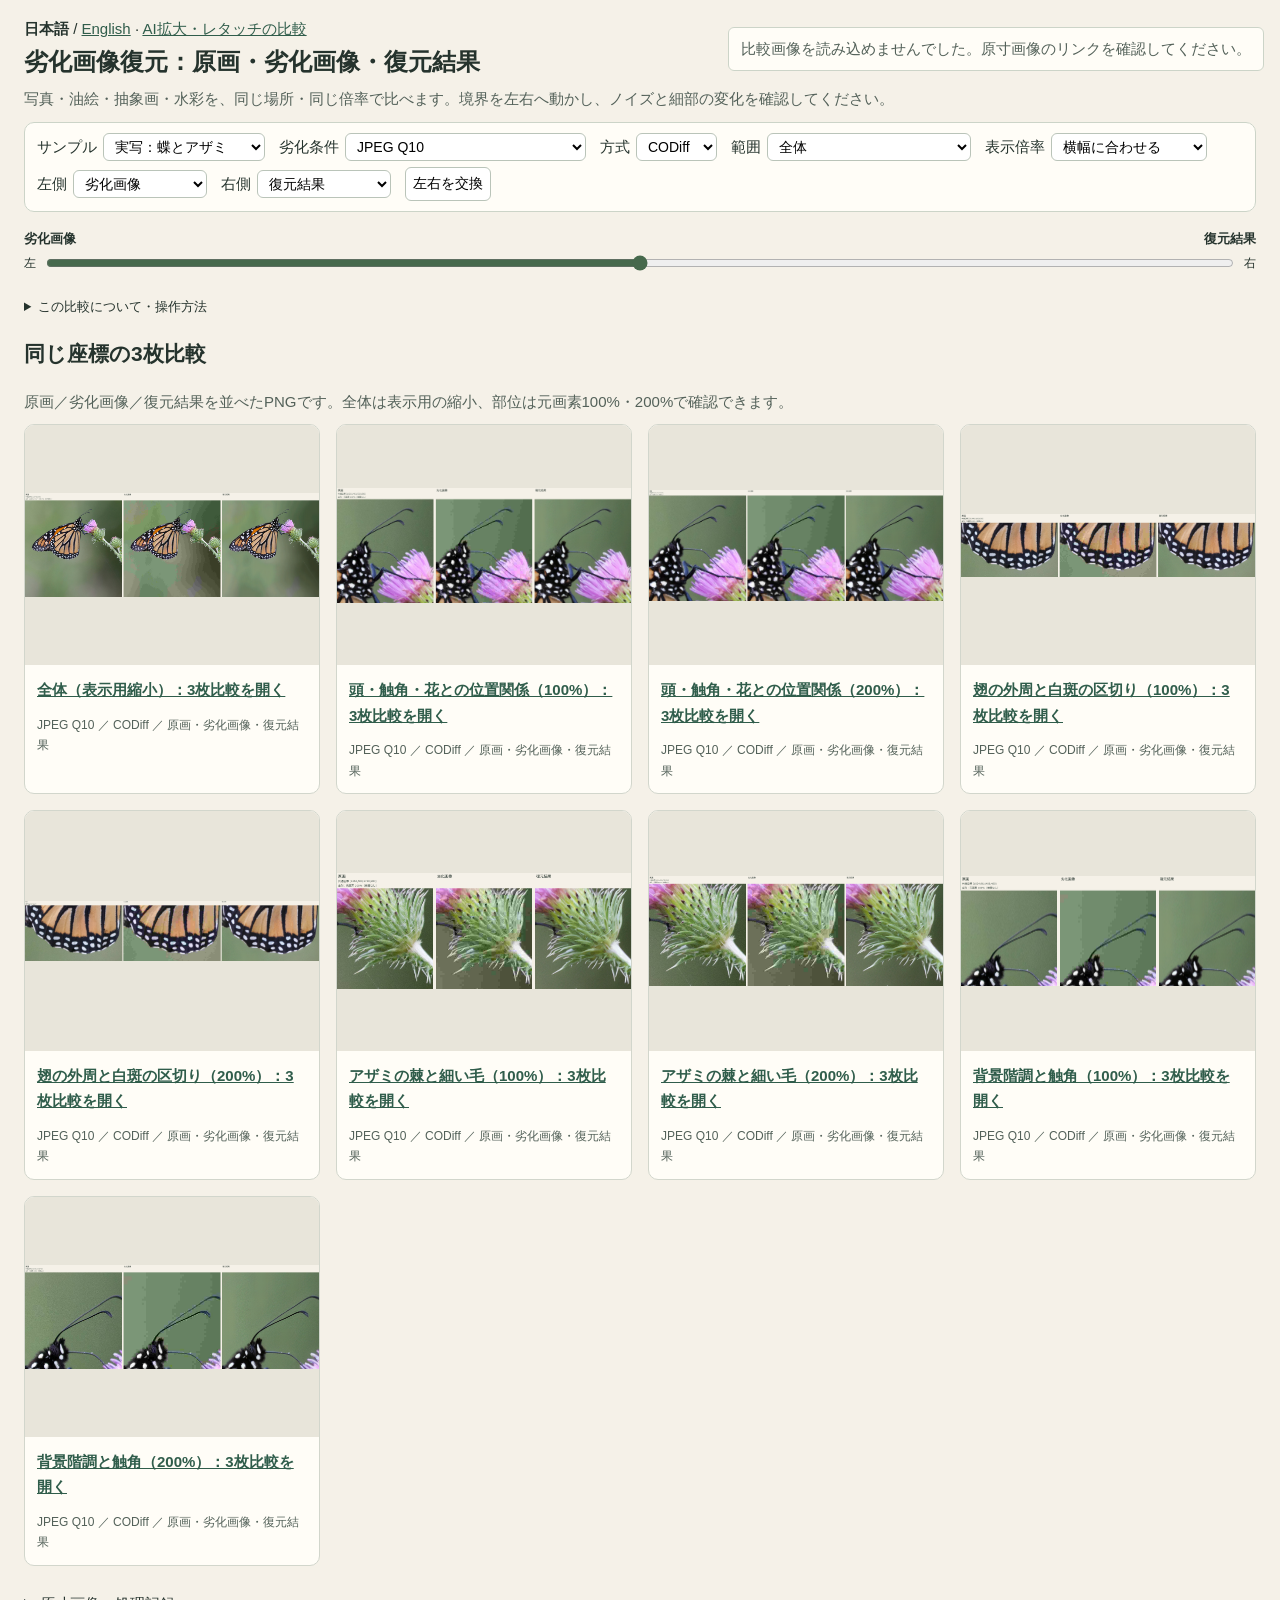
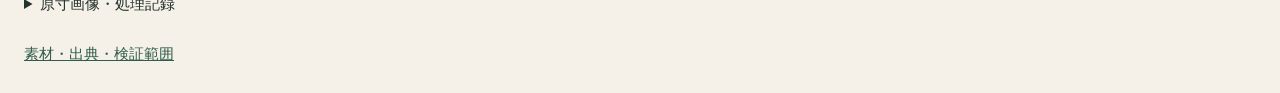
==== commit 6a06cdea: "Link AI retouch comparison from Japanese and English pages" ====
--- a/index.html
+++ b/index.html
@@ -2,7 +2,7 @@
 <title>劣化画像復元：原画・劣化画像・復元結果の比較</title><style>
 *{box-sizing:border-box}body{margin:0;background:#f5f1e8;color:#25332d;font:15px/1.7 Meiryo,sans-serif}main{max-width:1450px;margin:auto;padding:28px}h1{font-size:27px;margin:0 0 12px}h2{font-size:21px}p{color:#536159}a{color:#305d4b}fieldset{border:1px solid #ccd4c8;border-radius:10px;background:#fffdf7;padding:14px;margin:20px 0}label{display:inline-flex;gap:8px;align-items:center;margin:5px 14px 5px 0}select,button{font:inherit;background:white;border:1px solid #bac4b9;border-radius:6px;padding:5px 8px}button{cursor:pointer}.notice{border-left:4px solid #7b9581;background:#fffdf7;padding:12px 16px}.readout{display:flex;justify-content:space-between;gap:20px;font-weight:bold}.scroll{background:#d8d7cc;border:1px solid #b8c1b5;border-radius:10px;overflow:auto;max-height:76vh;padding:10px}.stage{position:relative;overflow:hidden}.layer{position:absolute;inset:0;overflow:hidden}canvas{display:block;image-rendering:pixelated}.line{position:absolute;top:0;bottom:0;width:2px;background:white;box-shadow:0 0 0 1px #27392c;pointer-events:none}.range{display:flex;align-items:center;gap:14px;margin:12px 0}input[type=range]{width:100%;accent-color:#46694c}.gallery{display:grid;grid-template-columns:repeat(auto-fit,minmax(300px,1fr));gap:16px}.card{border:1px solid #d2d6cc;border-radius:10px;background:#fffdf7;overflow:hidden}.card img{display:block;width:100%;height:240px;object-fit:contain;background:#e8e5da}.card a{display:block;padding:12px 12px 0;font-weight:bold}.card p{padding:0 12px;font-size:12px}.small{font-size:12px}.links a{display:inline-block;margin:5px 18px 5px 0}details{margin:25px 0}pre{white-space:pre-wrap;overflow-wrap:anywhere;font-size:12px}@media(max-width:600px){main{padding:15px}h1{font-size:23px}select{max-width:78vw}}
 html{overflow-y:scroll}main{max-width:none;padding:16px 24px}h1{font-size:24px;margin:0 0 4px}main>p{margin:4px 0 10px}fieldset{display:flex;flex-wrap:wrap;gap:6px 14px;margin:10px 0;padding:10px 12px;min-width:0}fieldset label{margin:0;gap:6px}select,button{font-size:14px;padding:4px 7px}select{max-width:250px}.readout{font-size:13px;gap:12px}.viewerTools{position:sticky;top:0;z-index:5;max-width:100%;margin:0 auto;padding:6px 0;background:#f5f1e8}.range{gap:8px;margin:3px 0}.range span{font-size:12px}.scroll{background:transparent;border:0;border-radius:0;padding:0;max-height:none}.stage{margin:0 auto;background:#d8d7cc;box-shadow:0 0 0 1px #b8c1b5;border-radius:6px;cursor:col-resize;user-select:none}.stage canvas{image-rendering:auto}.handle{position:absolute;z-index:3;width:36px;height:36px;padding:0;border:2px solid white;border-radius:50%;background:#25332de6;color:white;box-shadow:0 1px 5px #0006;transform:translate(-50%,-50%);font-size:24px;line-height:28px;cursor:col-resize;touch-action:none}.line{z-index:2}.viewerTools p,#coords{font-size:12px;margin:3px 0}#coords{text-align:center}#status:empty{display:none}#status:not(:empty){position:fixed;top:12px;right:16px;z-index:9;padding:8px 12px;background:#fffdf7;border:1px solid #ccd4c8;border-radius:6px}.about{margin:14px 0}.about summary{cursor:pointer;font-size:13px}.about .notice{margin:8px 0}.gallery{grid-template-columns:repeat(auto-fit,minmax(280px,1fr))}@media(max-width:600px){main{padding:12px}fieldset label{display:flex;flex-wrap:wrap;max-width:100%}select{max-width:100%}h1{font-size:21px}}
-</style><main><nav aria-label="言語"><strong>日本語</strong> / <a href="en/index.html" lang="en">English</a></nav><h1>劣化画像復元：原画・劣化画像・復元結果</h1>
+</style><main><nav aria-label="言語"><strong>日本語</strong> / <a href="en/index.html" lang="en">English</a> · <a href="https://mxd2024.github.io/image-repair-comparison/">AI拡大・レタッチの比較</a></nav><h1>劣化画像復元：原画・劣化画像・復元結果</h1>
 <p>写真・油絵・抽象画・水彩を、同じ場所・同じ倍率で比べます。境界を左右へ動かし、ノイズと細部の変化を確認してください。</p>
 <fieldset><label>サンプル<select id="case"></select></label><label>劣化条件<select id="condition"></select></label><label>方式<select id="method"></select></label><label>範囲<select id="roi"></select></label><label>表示倍率<select id="zoom"><option value="width" selected>横幅に合わせる</option><option value="fit">画面全体に収める</option><option value="0.25">25%</option><option value="0.5">50%</option><option value="1">100%（元画素）</option><option value="2">200%（補間なし）</option></select></label><label>左側<select id="left"><option value="input" selected>劣化画像</option><option value="result">復元結果</option><option value="gt">原画（評価用）</option></select></label><label>右側<select id="right"><option value="result" selected>復元結果</option><option value="input">劣化画像</option><option value="gt">原画（評価用）</option></select></label><button id="swap">左右を交換</button></fieldset>
 <section id="comparison"><div class="viewerTools" id="viewerTools"><div class="readout"><span id="leftLabel">劣化画像</span><span id="rightLabel">復元結果</span></div><div class="range"><span>左</span><input id="split" type="range" min="0" max="100" value="50" aria-label="比較境界"><span>右</span></div><p id="boundaryValue" class="small"></p></div><p id="status" role="status"></p>
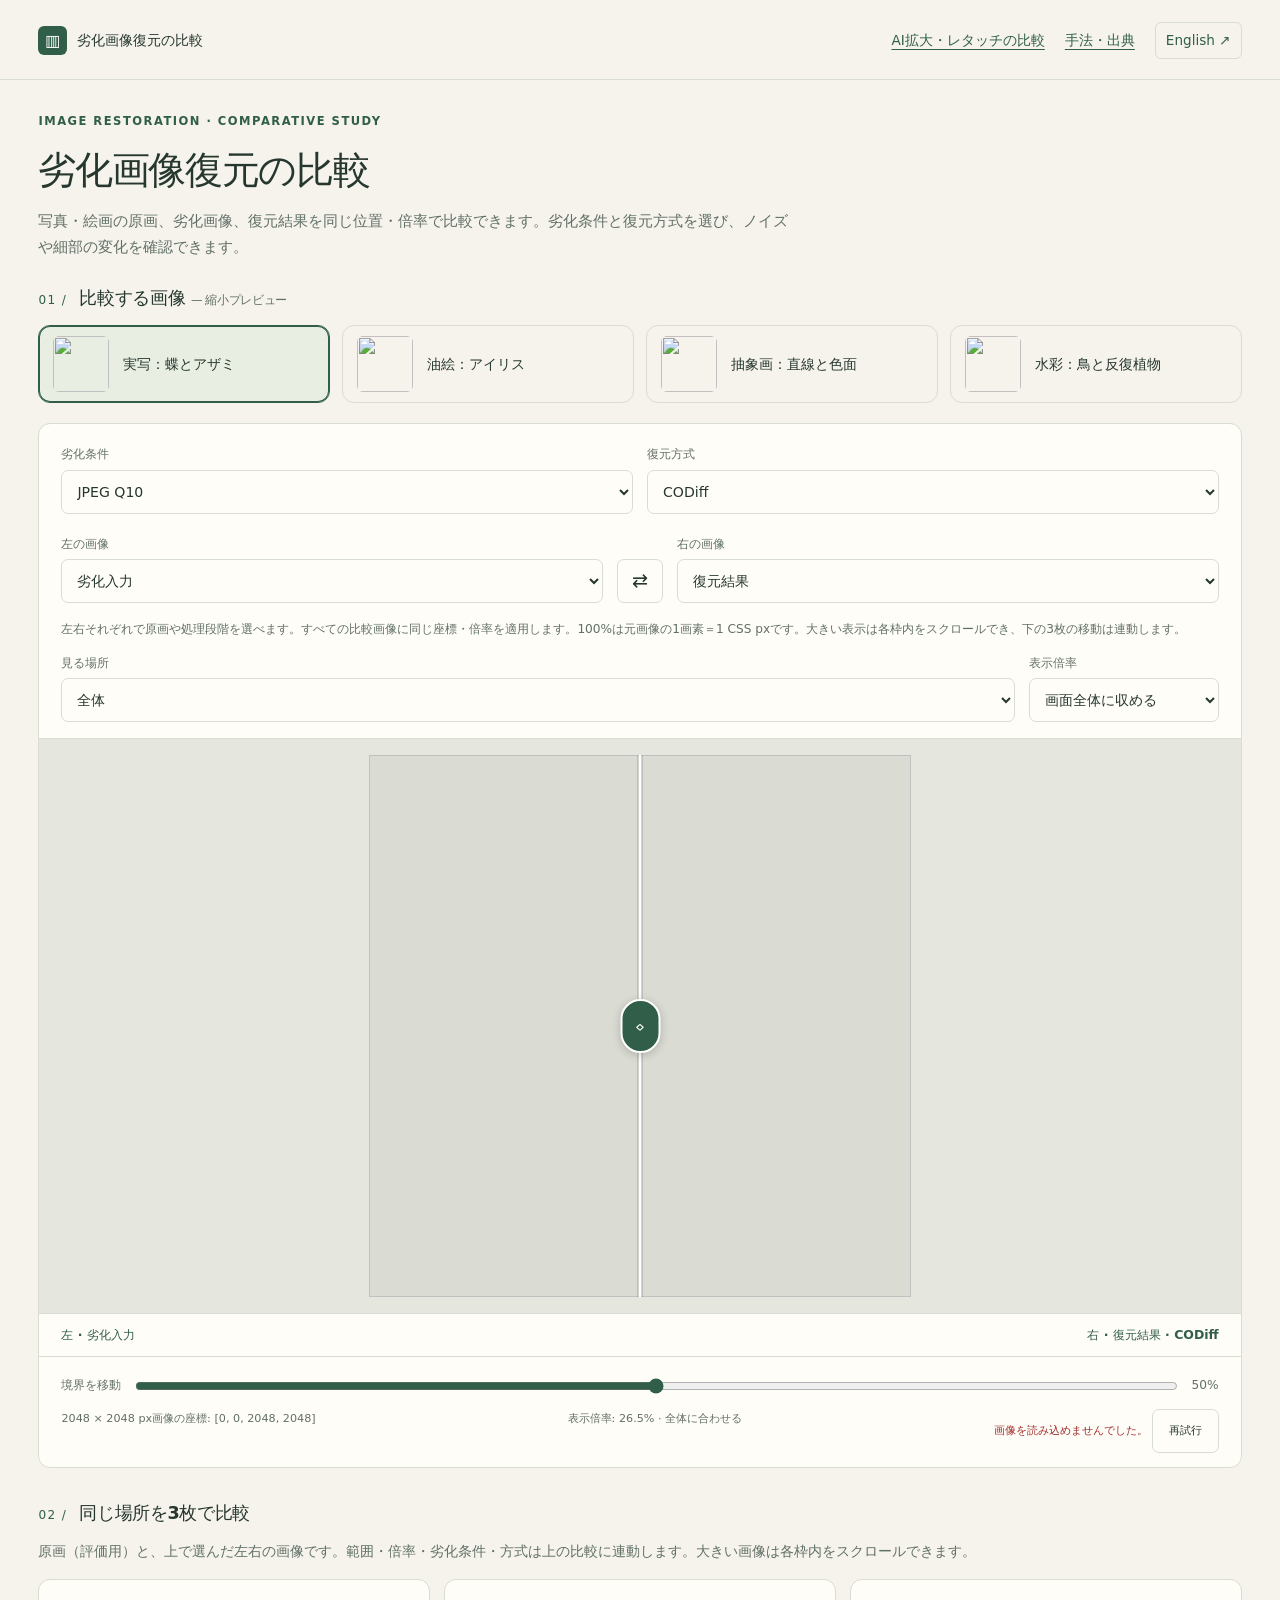
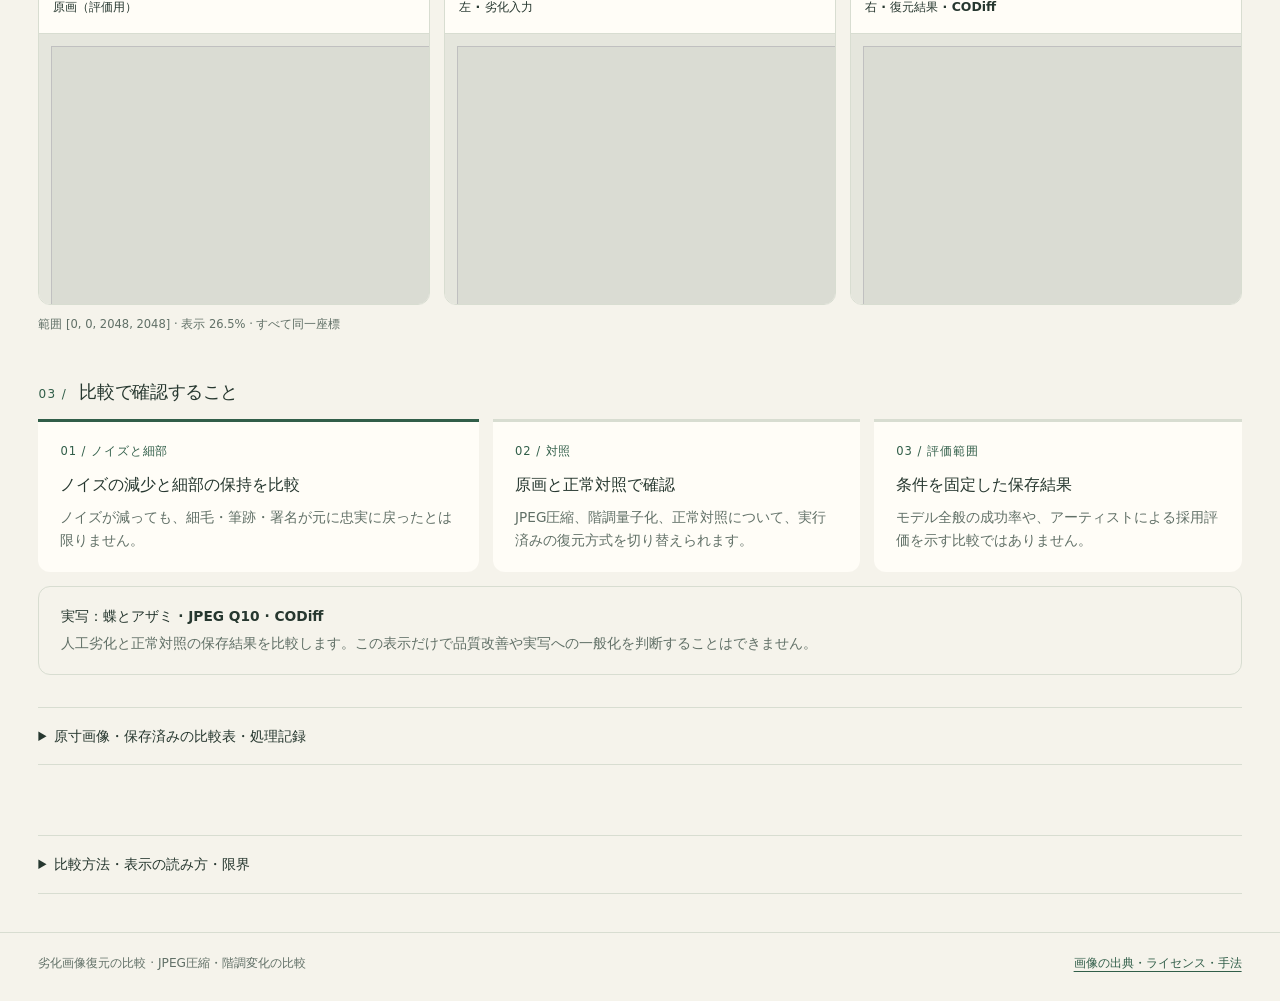
==== commit 5ddef476: "Unify bilingual comparison layout and image controls" ====
--- a/index.html
+++ b/index.html
@@ -1,76 +1,86 @@
-<!doctype html><html lang="ja"><meta charset="utf-8"><meta name="viewport" content="width=device-width,initial-scale=1">
-<title>劣化画像復元：原画・劣化画像・復元結果の比較</title><style>
-*{box-sizing:border-box}body{margin:0;background:#f5f1e8;color:#25332d;font:15px/1.7 Meiryo,sans-serif}main{max-width:1450px;margin:auto;padding:28px}h1{font-size:27px;margin:0 0 12px}h2{font-size:21px}p{color:#536159}a{color:#305d4b}fieldset{border:1px solid #ccd4c8;border-radius:10px;background:#fffdf7;padding:14px;margin:20px 0}label{display:inline-flex;gap:8px;align-items:center;margin:5px 14px 5px 0}select,button{font:inherit;background:white;border:1px solid #bac4b9;border-radius:6px;padding:5px 8px}button{cursor:pointer}.notice{border-left:4px solid #7b9581;background:#fffdf7;padding:12px 16px}.readout{display:flex;justify-content:space-between;gap:20px;font-weight:bold}.scroll{background:#d8d7cc;border:1px solid #b8c1b5;border-radius:10px;overflow:auto;max-height:76vh;padding:10px}.stage{position:relative;overflow:hidden}.layer{position:absolute;inset:0;overflow:hidden}canvas{display:block;image-rendering:pixelated}.line{position:absolute;top:0;bottom:0;width:2px;background:white;box-shadow:0 0 0 1px #27392c;pointer-events:none}.range{display:flex;align-items:center;gap:14px;margin:12px 0}input[type=range]{width:100%;accent-color:#46694c}.gallery{display:grid;grid-template-columns:repeat(auto-fit,minmax(300px,1fr));gap:16px}.card{border:1px solid #d2d6cc;border-radius:10px;background:#fffdf7;overflow:hidden}.card img{display:block;width:100%;height:240px;object-fit:contain;background:#e8e5da}.card a{display:block;padding:12px 12px 0;font-weight:bold}.card p{padding:0 12px;font-size:12px}.small{font-size:12px}.links a{display:inline-block;margin:5px 18px 5px 0}details{margin:25px 0}pre{white-space:pre-wrap;overflow-wrap:anywhere;font-size:12px}@media(max-width:600px){main{padding:15px}h1{font-size:23px}select{max-width:78vw}}
-html{overflow-y:scroll}main{max-width:none;padding:16px 24px}h1{font-size:24px;margin:0 0 4px}main>p{margin:4px 0 10px}fieldset{display:flex;flex-wrap:wrap;gap:6px 14px;margin:10px 0;padding:10px 12px;min-width:0}fieldset label{margin:0;gap:6px}select,button{font-size:14px;padding:4px 7px}select{max-width:250px}.readout{font-size:13px;gap:12px}.viewerTools{position:sticky;top:0;z-index:5;max-width:100%;margin:0 auto;padding:6px 0;background:#f5f1e8}.range{gap:8px;margin:3px 0}.range span{font-size:12px}.scroll{background:transparent;border:0;border-radius:0;padding:0;max-height:none}.stage{margin:0 auto;background:#d8d7cc;box-shadow:0 0 0 1px #b8c1b5;border-radius:6px;cursor:col-resize;user-select:none}.stage canvas{image-rendering:auto}.handle{position:absolute;z-index:3;width:36px;height:36px;padding:0;border:2px solid white;border-radius:50%;background:#25332de6;color:white;box-shadow:0 1px 5px #0006;transform:translate(-50%,-50%);font-size:24px;line-height:28px;cursor:col-resize;touch-action:none}.line{z-index:2}.viewerTools p,#coords{font-size:12px;margin:3px 0}#coords{text-align:center}#status:empty{display:none}#status:not(:empty){position:fixed;top:12px;right:16px;z-index:9;padding:8px 12px;background:#fffdf7;border:1px solid #ccd4c8;border-radius:6px}.about{margin:14px 0}.about summary{cursor:pointer;font-size:13px}.about .notice{margin:8px 0}.gallery{grid-template-columns:repeat(auto-fit,minmax(280px,1fr))}@media(max-width:600px){main{padding:12px}fieldset label{display:flex;flex-wrap:wrap;max-width:100%}select{max-width:100%}h1{font-size:21px}}
-</style><main><nav aria-label="言語"><strong>日本語</strong> / <a href="en/index.html" lang="en">English</a> · <a href="https://mxd2024.github.io/image-repair-comparison/">AI拡大・レタッチの比較</a></nav><h1>劣化画像復元：原画・劣化画像・復元結果</h1>
-<p>写真・油絵・抽象画・水彩を、同じ場所・同じ倍率で比べます。境界を左右へ動かし、ノイズと細部の変化を確認してください。</p>
-<fieldset><label>サンプル<select id="case"></select></label><label>劣化条件<select id="condition"></select></label><label>方式<select id="method"></select></label><label>範囲<select id="roi"></select></label><label>表示倍率<select id="zoom"><option value="width" selected>横幅に合わせる</option><option value="fit">画面全体に収める</option><option value="0.25">25%</option><option value="0.5">50%</option><option value="1">100%（元画素）</option><option value="2">200%（補間なし）</option></select></label><label>左側<select id="left"><option value="input" selected>劣化画像</option><option value="result">復元結果</option><option value="gt">原画（評価用）</option></select></label><label>右側<select id="right"><option value="result" selected>復元結果</option><option value="input">劣化画像</option><option value="gt">原画（評価用）</option></select></label><button id="swap">左右を交換</button></fieldset>
-<section id="comparison"><div class="viewerTools" id="viewerTools"><div class="readout"><span id="leftLabel">劣化画像</span><span id="rightLabel">復元結果</span></div><div class="range"><span>左</span><input id="split" type="range" min="0" max="100" value="50" aria-label="比較境界"><span>右</span></div><p id="boundaryValue" class="small"></p></div><p id="status" role="status"></p>
-<div class="scroll" id="viewport"><div class="stage" id="stage" hidden><div class="layer"><canvas id="a"></canvas></div><div class="layer" id="cover"><canvas id="b"></canvas></div><div class="line" id="line"></div><button class="handle" id="handle" type="button" tabindex="-1" aria-label="比較境界をドラッグ">↔</button></div></div><p id="coords" class="small"></p></section>
-<details class="about"><summary>この比較について・操作方法</summary><div class="notice">このページは、画像復元方式ごとの変化を見比べるための比較ギャラリーです。JPEG圧縮や階調の変化を加えた写真・絵画について、原画・処理前・復元結果を確認できます。</div><p id="entryNote" class="small"></p><p class="small">画像上の境界やスライダーを動かして比較できます。「横幅に合わせる」は縦横比を保って横幅いっぱいに表示します。「画面全体に収める」は選択した画像全体を画面内に表示します。原寸100%・200%では枠内をスクロールして細部を確認できます。</p></details>
-<h2>同じ座標の3枚比較</h2><p>原画／劣化画像／復元結果を並べたPNGです。全体は表示用の縮小、部位は元画素100%・200%で確認できます。</p><div class="gallery" id="gallery"></div>
-<details><summary>原寸画像・処理記録</summary><div class="links" id="full"></div><div id="records"></div><p class="links"><a href="manifest.json">画像のSHA256・座標</a><a href="metrics.json">補助指標の全記録</a><a href="output-audit.json">保存画素・リンクの監査</a></p><p class="small">指標やソフトウェア検証の合格は画質の合格ではありません。移植・タイル・切出しの条件は方式の記録に残しています。ブラウザーの実操作は未確認です。</p></details><p><a href="credits.html">素材・出典・検証範囲</a></p></main>
-<script id="data" type="application/json">{"synthetic_conditions": true, "comparison_only": true, "presentation": {"language": "ja", "mode": "split", "left": "input", "right": "result", "initial_region": "full", "initial_scale": "width", "initial_boundary_percent": 50, "coordinate_system": "native xyxy; no LR x4 transform; legacy ROI.zoom ignored", "updated_utc": "2026-10-22T15:10:43.459139+00:00", "initial_method": "codiff"}, "entries": [{"case": "realistic", "case_label": "実写：蝶とアザミ", "item": "realistic-q10", "condition": "jpeg-q10", "qf": 10, "checkpoint_qf": 10, "degradation": {}, "method": "swinir", "method_label": "SwinIR", "size": [2048, 2048], "processing": {"精度": "float32", "重みのQF": 10, "タイル幅": 504, "重なり": 28, "補足": "既知QFで重み選択・正常対照はQ40"}, "implementation": null, "condition_label": "JPEG Q10", "metadata": null, "rois": [{"id": "shape", "label": "頭・触角・花との位置関係", "box": [1020, 140, 1520, 680]}, {"id": "edge", "label": "翅の外周と白斑の区切り", "box": [520, 940, 1160, 1300]}, {"id": "texture", "label": "アザミの棘と細い毛", "box": [1360, 600, 1720, 980]}, {"id": "gradient", "label": "背景階調と触角", "box": [1024, 96, 1408, 480]}], "sources": {"gt": {"path": "assets/60b38f14caf7ffe5a4fb66d76aafd6887e5bb752df353e3255de3632ab8dba2b.png", "sha256": "60b38f14caf7ffe5a4fb66d76aafd6887e5bb752df353e3255de3632ab8dba2b", "size": [2048, 2048]}, "input": {"path": "assets/c1e16b5634f279a9ef4845b91852548d3844b1e673fa9af00ee98a042f4943cc.png", "sha256": "c1e16b5634f279a9ef4845b91852548d3844b1e673fa9af00ee98a042f4943cc", "size": [2048, 2048]}, "result": {"path": "assets/779b82bf4ee502fb1567a1ee424c60c9be726c73275c628825eb984a62c8c332.png", "sha256": "779b82bf4ee502fb1567a1ee424c60c9be726c73275c628825eb984a62c8c332", "size": [2048, 2048]}}, "panels": [{"path": "comparisons/realistic-q10-swinir-full-preview.png", "source_box": [0, 0, 2048, 2048], "zoom": 1, "display_size": [768, 768], "resampling": "LANCZOS display preview only", "panel_boxes": [[0, 58, 768, 826], [780, 58, 1548, 826], [1560, 58, 2328, 826]], "label": "全体（表示用縮小）"}, {"path": "comparisons/realistic-q10-swinir-shape-100pct.png", "source_box": [1020, 140, 1520, 680], "zoom": 1, "display_size": [500, 540], "resampling": "none", "panel_boxes": [[0, 58, 500, 598], [512, 58, 1012, 598], [1024, 58, 1524, 598]], "label": "頭・触角・花との位置関係（100%）"}, {"path": "comparisons/realistic-q10-swinir-shape-200pct.png", "source_box": [1020, 140, 1520, 680], "zoom": 2, "display_size": [1000, 1080], "resampling": "NEAREST", "panel_boxes": [[0, 58, 1000, 1138], [1012, 58, 2012, 1138], [2024, 58, 3024, 1138]], "label": "頭・触角・花との位置関係（200%）"}, {"path": "comparisons/realistic-q10-swinir-edge-100pct.png", "source_box": [520, 940, 1160, 1300], "zoom": 1, "display_size": [640, 360], "resampling": "none", "panel_boxes": [[0, 58, 640, 418], [652, 58, 1292, 418], [1304, 58, 1944, 418]], "label": "翅の外周と白斑の区切り（100%）"}, {"path": "comparisons/realistic-q10-swinir-edge-200pct.png", "source_box": [520, 940, 1160, 1300], "zoom": 2, "display_size": [1280, 720], "resampling": "NEAREST", "panel_boxes": [[0, 58, 1280, 778], [1292, 58, 2572, 778], [2584, 58, 3864, 778]], "label": "翅の外周と白斑の区切り（200%）"}, {"path": "comparisons/realistic-q10-swinir-texture-100pct.png", "source_box": [1360, 600, 1720, 980], "zoom": 1, "display_size": [360, 380], "resampling": "none", "panel_boxes": [[0, 58, 360, 438], [372, 58, 732, 438], [744, 58, 1104, 438]], "label": "アザミの棘と細い毛（100%）"}, {"path": "comparisons/realistic-q10-swinir-texture-200pct.png", "source_box": [1360, 600, 1720, 980], "zoom": 2, "display_size": [720, 760], "resampling": "NEAREST", "panel_boxes": [[0, 58, 720, 818], [732, 58, 1452, 818], [1464, 58, 2184, 818]], "label": "アザミの棘と細い毛（200%）"}, {"path": "comparisons/realistic-q10-swinir-gradient-100pct.png", "source_box": [1024, 96, 1408, 480], "zoom": 1, "display_size": [384, 384], "resampling": "none", "panel_boxes": [[0, 58, 384, 442], [396, 58, 780, 442], [792, 58, 1176, 442]], "label": "背景階調と触角（100%）"}, {"path": "comparisons/realistic-q10-swinir-gradient-200pct.png", "source_box": [1024, 96, 1408, 480], "zoom": 2, "display_size": [768, 768], "resampling": "NEAREST", "panel_boxes": [[0, 58, 768, 826], [780, 58, 1548, 826], [1560, 58, 2328, 826]], "label": "背景階調と触角（200%）"}]}, {"case": "realistic", "case_label": "実写：蝶とアザミ", "item": "realistic-q10", "condition": "jpeg-q10", "qf": 10, "checkpoint_qf": 10, "degradation": {}, "method": "codiff", "method_label": "CODiff", "size": [2048, 2048], "processing": {"精度": "fp16", "seed": 20261022, "VAE分割": false, "右下の反射padding": [0, 0], "色合わせ": "劣化入力を色参照とする公式AdaIN", "補足": "QFはモデル未入力。基盤SD2.1は記録されたcommunity mirrorを使用"}, "implementation": null, "condition_label": "JPEG Q10", "metadata": null, "rois": [{"id": "shape", "label": "頭・触角・花との位置関係", "box": [1020, 140, 1520, 680]}, {"id": "edge", "label": "翅の外周と白斑の区切り", "box": [520, 940, 1160, 1300]}, {"id": "texture", "label": "アザミの棘と細い毛", "box": [1360, 600, 1720, 980]}, {"id": "gradient", "label": "背景階調と触角", "box": [1024, 96, 1408, 480]}], "sources": {"gt": {"path": "assets/60b38f14caf7ffe5a4fb66d76aafd6887e5bb752df353e3255de3632ab8dba2b.png", "sha256": "60b38f14caf7ffe5a4fb66d76aafd6887e5bb752df353e3255de3632ab8dba2b", "size": [2048, 2048]}, "input": {"path": "assets/c1e16b5634f279a9ef4845b91852548d3844b1e673fa9af00ee98a042f4943cc.png", "sha256": "c1e16b5634f279a9ef4845b91852548d3844b1e673fa9af00ee98a042f4943cc", "size": [2048, 2048]}, "result": {"path": "assets/65ae6f6dfc707930d9eb5be4846d4666f9ca435b1f3427ff30eba307f019983c.png", "sha256": "65ae6f6dfc707930d9eb5be4846d4666f9ca435b1f3427ff30eba307f019983c", "size": [2048, 2048]}}, "panels": [{"path": "comparisons/realistic-q10-codiff-full-preview.png", "source_box": [0, 0, 2048, 2048], "zoom": 1, "display_size": [768, 768], "resampling": "LANCZOS display preview only", "panel_boxes": [[0, 58, 768, 826], [780, 58, 1548, 826], [1560, 58, 2328, 826]], "label": "全体（表示用縮小）"}, {"path": "comparisons/realistic-q10-codiff-shape-100pct.png", "source_box": [1020, 140, 1520, 680], "zoom": 1, "display_size": [500, 540], "resampling": "none", "panel_boxes": [[0, 58, 500, 598], [512, 58, 1012, 598], [1024, 58, 1524, 598]], "label": "頭・触角・花との位置関係（100%）"}, {"path": "comparisons/realistic-q10-codiff-shape-200pct.png", "source_box": [1020, 140, 1520, 680], "zoom": 2, "display_size": [1000, 1080], "resampling": "NEAREST", "panel_boxes": [[0, 58, 1000, 1138], [1012, 58, 2012, 1138], [2024, 58, 3024, 1138]], "label": "頭・触角・花との位置関係（200%）"}, {"path": "comparisons/realistic-q10-codiff-edge-100pct.png", "source_box": [520, 940, 1160, 1300], "zoom": 1, "display_size": [640, 360], "resampling": "none", "panel_boxes": [[0, 58, 640, 418], [652, 58, 1292, 418], [1304, 58, 1944, 418]], "label": "翅の外周と白斑の区切り（100%）"}, {"path": "comparisons/realistic-q10-codiff-edge-200pct.png", "source_box": [520, 940, 1160, 1300], "zoom": 2, "display_size": [1280, 720], "resampling": "NEAREST", "panel_boxes": [[0, 58, 1280, 778], [1292, 58, 2572, 778], [2584, 58, 3864, 778]], "label": "翅の外周と白斑の区切り（200%）"}, {"path": "comparisons/realistic-q10-codiff-texture-100pct.png", "source_box": [1360, 600, 1720, 980], "zoom": 1, "display_size": [360, 380], "resampling": "none", "panel_boxes": [[0, 58, 360, 438], [372, 58, 732, 438], [744, 58, 1104, 438]], "label": "アザミの棘と細い毛（100%）"}, {"path": "comparisons/realistic-q10-codiff-texture-200pct.png", "source_box": [1360, 600, 1720, 980], "zoom": 2, "display_size": [720, 760], "resampling": "NEAREST", "panel_boxes": [[0, 58, 720, 818], [732, 58, 1452, 818], [1464, 58, 2184, 818]], "label": "アザミの棘と細い毛（200%）"}, {"path": "comparisons/realistic-q10-codiff-gradient-100pct.png", "source_box": [1024, 96, 1408, 480], "zoom": 1, "display_size": [384, 384], "resampling": "none", "panel_boxes": [[0, 58, 384, 442], [396, 58, 780, 442], [792, 58, 1176, 442]], "label": "背景階調と触角（100%）"}, {"path": "comparisons/realistic-q10-codiff-gradient-200pct.png", "source_box": [1024, 96, 1408, 480], "zoom": 2, "display_size": [768, 768], "resampling": "NEAREST", "panel_boxes": [[0, 58, 768, 826], [780, 58, 1548, 826], [1560, 58, 2328, 826]], "label": "背景階調と触角（200%）"}]}, {"case": "realistic", "case_label": "実写：蝶とアザミ", "item": "realistic-q20", "condition": "jpeg-q20", "qf": 20, "checkpoint_qf": 20, "degradation": {}, "method": "swinir", "method_label": "SwinIR", "size": [2048, 2048], "processing": {"精度": "float32", "重みのQF": 20, "タイル幅": 504, "重なり": 28, "補足": "既知QFで重み選択・正常対照はQ40"}, "implementation": null, "condition_label": "JPEG Q20", "metadata": null, "rois": [{"id": "shape", "label": "頭・触角・花との位置関係", "box": [1020, 140, 1520, 680]}, {"id": "edge", "label": "翅の外周と白斑の区切り", "box": [520, 940, 1160, 1300]}, {"id": "texture", "label": "アザミの棘と細い毛", "box": [1360, 600, 1720, 980]}, {"id": "gradient", "label": "背景階調と触角", "box": [1024, 96, 1408, 480]}], "sources": {"gt": {"path": "assets/60b38f14caf7ffe5a4fb66d76aafd6887e5bb752df353e3255de3632ab8dba2b.png", "sha256": "60b38f14caf7ffe5a4fb66d76aafd6887e5bb752df353e3255de3632ab8dba2b", "size": [2048, 2048]}, "input": {"path": "assets/0415506e487e0e6c5df1b7b134dfda4a4048eaf8fd8e240ea5502bfcbe695beb.png", "sha256": "0415506e487e0e6c5df1b7b134dfda4a4048eaf8fd8e240ea5502bfcbe695beb", "size": [2048, 2048]}, "result": {"path": "assets/bd1c62673da31745d893f4c5d77430eac7da6f21ff3bd975deaa514fe7f79cdf.png", "sha256": "bd1c62673da31745d893f4c5d77430eac7da6f21ff3bd975deaa514fe7f79cdf", "size": [2048, 2048]}}, "panels": [{"path": "comparisons/realistic-q20-swinir-full-preview.png", "source_box": [0, 0, 2048, 2048], "zoom": 1, "display_size": [768, 768], "resampling": "LANCZOS display preview only", "panel_boxes": [[0, 58, 768, 826], [780, 58, 1548, 826], [1560, 58, 2328, 826]], "label": "全体（表示用縮小）"}, {"path": "comparisons/realistic-q20-swinir-shape-100pct.png", "source_box": [1020, 140, 1520, 680], "zoom": 1, "display_size": [500, 540], "resampling": "none", "panel_boxes": [[0, 58, 500, 598], [512, 58, 1012, 598], [1024, 58, 1524, 598]], "label": "頭・触角・花との位置関係（100%）"}, {"path": "comparisons/realistic-q20-swinir-shape-200pct.png", "source_box": [1020, 140, 1520, 680], "zoom": 2, "display_size": [1000, 1080], "resampling": "NEAREST", "panel_boxes": [[0, 58, 1000, 1138], [1012, 58, 2012, 1138], [2024, 58, 3024, 1138]], "label": "頭・触角・花との位置関係（200%）"}, {"path": "comparisons/realistic-q20-swinir-edge-100pct.png", "source_box": [520, 940, 1160, 1300], "zoom": 1, "display_size": [640, 360], "resampling": "none", "panel_boxes": [[0, 58, 640, 418], [652, 58, 1292, 418], [1304, 58, 1944, 418]], "label": "翅の外周と白斑の区切り（100%）"}, {"path": "comparisons/realistic-q20-swinir-edge-200pct.png", "source_box": [520, 940, 1160, 1300], "zoom": 2, "display_size": [1280, 720], "resampling": "NEAREST", "panel_boxes": [[0, 58, 1280, 778], [1292, 58, 2572, 778], [2584, 58, 3864, 778]], "label": "翅の外周と白斑の区切り（200%）"}, {"path": "comparisons/realistic-q20-swinir-texture-100pct.png", "source_box": [1360, 600, 1720, 980], "zoom": 1, "display_size": [360, 380], "resampling": "none", "panel_boxes": [[0, 58, 360, 438], [372, 58, 732, 438], [744, 58, 1104, 438]], "label": "アザミの棘と細い毛（100%）"}, {"path": "comparisons/realistic-q20-swinir-texture-200pct.png", "source_box": [1360, 600, 1720, 980], "zoom": 2, "display_size": [720, 760], "resampling": "NEAREST", "panel_boxes": [[0, 58, 720, 818], [732, 58, 1452, 818], [1464, 58, 2184, 818]], "label": "アザミの棘と細い毛（200%）"}, {"path": "comparisons/realistic-q20-swinir-gradient-100pct.png", "source_box": [1024, 96, 1408, 480], "zoom": 1, "display_size": [384, 384], "resampling": "none", "panel_boxes": [[0, 58, 384, 442], [396, 58, 780, 442], [792, 58, 1176, 442]], "label": "背景階調と触角（100%）"}, {"path": "comparisons/realistic-q20-swinir-gradient-200pct.png", "source_box": [1024, 96, 1408, 480], "zoom": 2, "display_size": [768, 768], "resampling": "NEAREST", "panel_boxes": [[0, 58, 768, 826], [780, 58, 1548, 826], [1560, 58, 2328, 826]], "label": "背景階調と触角（200%）"}]}, {"case": "realistic", "case_label": "実写：蝶とアザミ", "item": "realistic-q20", "condition": "jpeg-q20", "qf": 20, "checkpoint_qf": 20, "degradation": {}, "method": "codiff", "method_label": "CODiff", "size": [2048, 2048], "processing": {"精度": "fp16", "seed": 20261022, "VAE分割": false, "右下の反射padding": [0, 0], "色合わせ": "劣化入力を色参照とする公式AdaIN", "補足": "QFはモデル未入力。基盤SD2.1は記録されたcommunity mirrorを使用"}, "implementation": null, "condition_label": "JPEG Q20", "metadata": null, "rois": [{"id": "shape", "label": "頭・触角・花との位置関係", "box": [1020, 140, 1520, 680]}, {"id": "edge", "label": "翅の外周と白斑の区切り", "box": [520, 940, 1160, 1300]}, {"id": "texture", "label": "アザミの棘と細い毛", "box": [1360, 600, 1720, 980]}, {"id": "gradient", "label": "背景階調と触角", "box": [1024, 96, 1408, 480]}], "sources": {"gt": {"path": "assets/60b38f14caf7ffe5a4fb66d76aafd6887e5bb752df353e3255de3632ab8dba2b.png", "sha256": "60b38f14caf7ffe5a4fb66d76aafd6887e5bb752df353e3255de3632ab8dba2b", "size": [2048, 2048]}, "input": {"path": "assets/0415506e487e0e6c5df1b7b134dfda4a4048eaf8fd8e240ea5502bfcbe695beb.png", "sha256": "0415506e487e0e6c5df1b7b134dfda4a4048eaf8fd8e240ea5502bfcbe695beb", "size": [2048, 2048]}, "result": {"path": "assets/859ed88cbe21a635c83cc94f12f6488cc210b5f8fc92f290527d2623d693d747.png", "sha256": "859ed88cbe21a635c83cc94f12f6488cc210b5f8fc92f290527d2623d693d747", "size": [2048, 2048]}}, "panels": [{"path": "comparisons/realistic-q20-codiff-full-preview.png", "source_box": [0, 0, 2048, 2048], "zoom": 1, "display_size": [768, 768], "resampling": "LANCZOS display preview only", "panel_boxes": [[0, 58, 768, 826], [780, 58, 1548, 826], [1560, 58, 2328, 826]], "label": "全体（表示用縮小）"}, {"path": "comparisons/realistic-q20-codiff-shape-100pct.png", "source_box": [1020, 140, 1520, 680], "zoom": 1, "display_size": [500, 540], "resampling": "none", "panel_boxes": [[0, 58, 500, 598], [512, 58, 1012, 598], [1024, 58, 1524, 598]], "label": "頭・触角・花との位置関係（100%）"}, {"path": "comparisons/realistic-q20-codiff-shape-200pct.png", "source_box": [1020, 140, 1520, 680], "zoom": 2, "display_size": [1000, 1080], "resampling": "NEAREST", "panel_boxes": [[0, 58, 1000, 1138], [1012, 58, 2012, 1138], [2024, 58, 3024, 1138]], "label": "頭・触角・花との位置関係（200%）"}, {"path": "comparisons/realistic-q20-codiff-edge-100pct.png", "source_box": [520, 940, 1160, 1300], "zoom": 1, "display_size": [640, 360], "resampling": "none", "panel_boxes": [[0, 58, 640, 418], [652, 58, 1292, 418], [1304, 58, 1944, 418]], "label": "翅の外周と白斑の区切り（100%）"}, {"path": "comparisons/realistic-q20-codiff-edge-200pct.png", "source_box": [520, 940, 1160, 1300], "zoom": 2, "display_size": [1280, 720], "resampling": "NEAREST", "panel_boxes": [[0, 58, 1280, 778], [1292, 58, 2572, 778], [2584, 58, 3864, 778]], "label": "翅の外周と白斑の区切り（200%）"}, {"path": "comparisons/realistic-q20-codiff-texture-100pct.png", "source_box": [1360, 600, 1720, 980], "zoom": 1, "display_size": [360, 380], "resampling": "none", "panel_boxes": [[0, 58, 360, 438], [372, 58, 732, 438], [744, 58, 1104, 438]], "label": "アザミの棘と細い毛（100%）"}, {"path": "comparisons/realistic-q20-codiff-texture-200pct.png", "source_box": [1360, 600, 1720, 980], "zoom": 2, "display_size": [720, 760], "resampling": "NEAREST", "panel_boxes": [[0, 58, 720, 818], [732, 58, 1452, 818], [1464, 58, 2184, 818]], "label": "アザミの棘と細い毛（200%）"}, {"path": "comparisons/realistic-q20-codiff-gradient-100pct.png", "source_box": [1024, 96, 1408, 480], "zoom": 1, "display_size": [384, 384], "resampling": "none", "panel_boxes": [[0, 58, 384, 442], [396, 58, 780, 442], [792, 58, 1176, 442]], "label": "背景階調と触角（100%）"}, {"path": "comparisons/realistic-q20-codiff-gradient-200pct.png", "source_box": [1024, 96, 1408, 480], "zoom": 2, "display_size": [768, 768], "resampling": "NEAREST", "panel_boxes": [[0, 58, 768, 826], [780, 58, 1548, 826], [1560, 58, 2328, 826]], "label": "背景階調と触角（200%）"}]}, {"case": "realistic", "case_label": "実写：蝶とアザミ", "item": "realistic-q40", "condition": "jpeg-q40", "qf": 40, "checkpoint_qf": 40, "degradation": {}, "method": "swinir", "method_label": "SwinIR", "size": [2048, 2048], "processing": {"精度": "float32", "重みのQF": 40, "タイル幅": 504, "重なり": 28, "補足": "既知QFで重み選択・正常対照はQ40"}, "implementation": null, "condition_label": "JPEG Q40", "metadata": null, "rois": [{"id": "shape", "label": "頭・触角・花との位置関係", "box": [1020, 140, 1520, 680]}, {"id": "edge", "label": "翅の外周と白斑の区切り", "box": [520, 940, 1160, 1300]}, {"id": "texture", "label": "アザミの棘と細い毛", "box": [1360, 600, 1720, 980]}, {"id": "gradient", "label": "背景階調と触角", "box": [1024, 96, 1408, 480]}], "sources": {"gt": {"path": "assets/60b38f14caf7ffe5a4fb66d76aafd6887e5bb752df353e3255de3632ab8dba2b.png", "sha256": "60b38f14caf7ffe5a4fb66d76aafd6887e5bb752df353e3255de3632ab8dba2b", "size": [2048, 2048]}, "input": {"path": "assets/6b9bc07ab20b18bab2e62673b9ff00d5fc6bb73377cfe3002af16e466d551364.png", "sha256": "6b9bc07ab20b18bab2e62673b9ff00d5fc6bb73377cfe3002af16e466d551364", "size": [2048, 2048]}, "result": {"path": "assets/62c9531a86e1890045204286c52bd2007f1e82423f04064c1d1c3b6ab00344bd.png", "sha256": "62c9531a86e1890045204286c52bd2007f1e82423f04064c1d1c3b6ab00344bd", "size": [2048, 2048]}}, "panels": [{"path": "comparisons/realistic-q40-swinir-full-preview.png", "source_box": [0, 0, 2048, 2048], "zoom": 1, "display_size": [768, 768], "resampling": "LANCZOS display preview only", "panel_boxes": [[0, 58, 768, 826], [780, 58, 1548, 826], [1560, 58, 2328, 826]], "label": "全体（表示用縮小）"}, {"path": "comparisons/realistic-q40-swinir-shape-100pct.png", "source_box": [1020, 140, 1520, 680], "zoom": 1, "display_size": [500, 540], "resampling": "none", "panel_boxes": [[0, 58, 500, 598], [512, 58, 1012, 598], [1024, 58, 1524, 598]], "label": "頭・触角・花との位置関係（100%）"}, {"path": "comparisons/realistic-q40-swinir-shape-200pct.png", "source_box": [1020, 140, 1520, 680], "zoom": 2, "display_size": [1000, 1080], "resampling": "NEAREST", "panel_boxes": [[0, 58, 1000, 1138], [1012, 58, 2012, 1138], [2024, 58, 3024, 1138]], "label": "頭・触角・花との位置関係（200%）"}, {"path": "comparisons/realistic-q40-swinir-edge-100pct.png", "source_box": [520, 940, 1160, 1300], "zoom": 1, "display_size": [640, 360], "resampling": "none", "panel_boxes": [[0, 58, 640, 418], [652, 58, 1292, 418], [1304, 58, 1944, 418]], "label": "翅の外周と白斑の区切り（100%）"}, {"path": "comparisons/realistic-q40-swinir-edge-200pct.png", "source_box": [520, 940, 1160, 1300], "zoom": 2, "display_size": [1280, 720], "resampling": "NEAREST", "panel_boxes": [[0, 58, 1280, 778], [1292, 58, 2572, 778], [2584, 58, 3864, 778]], "label": "翅の外周と白斑の区切り（200%）"}, {"path": "comparisons/realistic-q40-swinir-texture-100pct.png", "source_box": [1360, 600, 1720, 980], "zoom": 1, "display_size": [360, 380], "resampling": "none", "panel_boxes": [[0, 58, 360, 438], [372, 58, 732, 438], [744, 58, 1104, 438]], "label": "アザミの棘と細い毛（100%）"}, {"path": "comparisons/realistic-q40-swinir-texture-200pct.png", "source_box": [1360, 600, 1720, 980], "zoom": 2, "display_size": [720, 760], "resampling": "NEAREST", "panel_boxes": [[0, 58, 720, 818], [732, 58, 1452, 818], [1464, 58, 2184, 818]], "label": "アザミの棘と細い毛（200%）"}, {"path": "comparisons/realistic-q40-swinir-gradient-100pct.png", "source_box": [1024, 96, 1408, 480], "zoom": 1, "display_size": [384, 384], "resampling": "none", "panel_boxes": [[0, 58, 384, 442], [396, 58, 780, 442], [792, 58, 1176, 442]], "label": "背景階調と触角（100%）"}, {"path": "comparisons/realistic-q40-swinir-gradient-200pct.png", "source_box": [1024, 96, 1408, 480], "zoom": 2, "display_size": [768, 768], "resampling": "NEAREST", "panel_boxes": [[0, 58, 768, 826], [780, 58, 1548, 826], [1560, 58, 2328, 826]], "label": "背景階調と触角（200%）"}]}, {"case": "realistic", "case_label": "実写：蝶とアザミ", "item": "realistic-q40", "condition": "jpeg-q40", "qf": 40, "checkpoint_qf": 40, "degradation": {}, "method": "codiff", "method_label": "CODiff", "size": [2048, 2048], "processing": {"精度": "fp16", "seed": 20261022, "VAE分割": false, "右下の反射padding": [0, 0], "色合わせ": "劣化入力を色参照とする公式AdaIN", "補足": "QFはモデル未入力。基盤SD2.1は記録されたcommunity mirrorを使用"}, "implementation": null, "condition_label": "JPEG Q40", "metadata": null, "rois": [{"id": "shape", "label": "頭・触角・花との位置関係", "box": [1020, 140, 1520, 680]}, {"id": "edge", "label": "翅の外周と白斑の区切り", "box": [520, 940, 1160, 1300]}, {"id": "texture", "label": "アザミの棘と細い毛", "box": [1360, 600, 1720, 980]}, {"id": "gradient", "label": "背景階調と触角", "box": [1024, 96, 1408, 480]}], "sources": {"gt": {"path": "assets/60b38f14caf7ffe5a4fb66d76aafd6887e5bb752df353e3255de3632ab8dba2b.png", "sha256": "60b38f14caf7ffe5a4fb66d76aafd6887e5bb752df353e3255de3632ab8dba2b", "size": [2048, 2048]}, "input": {"path": "assets/6b9bc07ab20b18bab2e62673b9ff00d5fc6bb73377cfe3002af16e466d551364.png", "sha256": "6b9bc07ab20b18bab2e62673b9ff00d5fc6bb73377cfe3002af16e466d551364", "size": [2048, 2048]}, "result": {"path": "assets/70b37d61e009a403fb0737202b2d41176c7adab35ba41fb7039ecb002ec97e81.png", "sha256": "70b37d61e009a403fb0737202b2d41176c7adab35ba41fb7039ecb002ec97e81", "size": [2048, 2048]}}, "panels": [{"path": "comparisons/realistic-q40-codiff-full-preview.png", "source_box": [0, 0, 2048, 2048], "zoom": 1, "display_size": [768, 768], "resampling": "LANCZOS display preview only", "panel_boxes": [[0, 58, 768, 826], [780, 58, 1548, 826], [1560, 58, 2328, 826]], "label": "全体（表示用縮小）"}, {"path": "comparisons/realistic-q40-codiff-shape-100pct.png", "source_box": [1020, 140, 1520, 680], "zoom": 1, "display_size": [500, 540], "resampling": "none", "panel_boxes": [[0, 58, 500, 598], [512, 58, 1012, 598], [1024, 58, 1524, 598]], "label": "頭・触角・花との位置関係（100%）"}, {"path": "comparisons/realistic-q40-codiff-shape-200pct.png", "source_box": [1020, 140, 1520, 680], "zoom": 2, "display_size": [1000, 1080], "resampling": "NEAREST", "panel_boxes": [[0, 58, 1000, 1138], [1012, 58, 2012, 1138], [2024, 58, 3024, 1138]], "label": "頭・触角・花との位置関係（200%）"}, {"path": "comparisons/realistic-q40-codiff-edge-100pct.png", "source_box": [520, 940, 1160, 1300], "zoom": 1, "display_size": [640, 360], "resampling": "none", "panel_boxes": [[0, 58, 640, 418], [652, 58, 1292, 418], [1304, 58, 1944, 418]], "label": "翅の外周と白斑の区切り（100%）"}, {"path": "comparisons/realistic-q40-codiff-edge-200pct.png", "source_box": [520, 940, 1160, 1300], "zoom": 2, "display_size": [1280, 720], "resampling": "NEAREST", "panel_boxes": [[0, 58, 1280, 778], [1292, 58, 2572, 778], [2584, 58, 3864, 778]], "label": "翅の外周と白斑の区切り（200%）"}, {"path": "comparisons/realistic-q40-codiff-texture-100pct.png", "source_box": [1360, 600, 1720, 980], "zoom": 1, "display_size": [360, 380], "resampling": "none", "panel_boxes": [[0, 58, 360, 438], [372, 58, 732, 438], [744, 58, 1104, 438]], "label": "アザミの棘と細い毛（100%）"}, {"path": "comparisons/realistic-q40-codiff-texture-200pct.png", "source_box": [1360, 600, 1720, 980], "zoom": 2, "display_size": [720, 760], "resampling": "NEAREST", "panel_boxes": [[0, 58, 720, 818], [732, 58, 1452, 818], [1464, 58, 2184, 818]], "label": "アザミの棘と細い毛（200%）"}, {"path": "comparisons/realistic-q40-codiff-gradient-100pct.png", "source_box": [1024, 96, 1408, 480], "zoom": 1, "display_size": [384, 384], "resampling": "none", "panel_boxes": [[0, 58, 384, 442], [396, 58, 780, 442], [792, 58, 1176, 442]], "label": "背景階調と触角（100%）"}, {"path": "comparisons/realistic-q40-codiff-gradient-200pct.png", "source_box": [1024, 96, 1408, 480], "zoom": 2, "display_size": [768, 768], "resampling": "NEAREST", "panel_boxes": [[0, 58, 768, 826], [780, 58, 1548, 826], [1560, 58, 2328, 826]], "label": "背景階調と触角（200%）"}]}, {"case": "realistic", "case_label": "実写：蝶とアザミ", "item": "realistic-q60", "condition": "jpeg-q60", "qf": 60, "checkpoint_qf": 40, "degradation": {}, "method": "swinir", "method_label": "SwinIR", "size": [2048, 2048], "processing": {"精度": "float32", "重みのQF": 40, "タイル幅": 504, "重なり": 28, "補足": "Q60入力はQ40重みの外挿試験"}, "implementation": null, "condition_label": "JPEG Q60", "metadata": null, "rois": [{"id": "shape", "label": "頭・触角・花との位置関係", "box": [1020, 140, 1520, 680]}, {"id": "edge", "label": "翅の外周と白斑の区切り", "box": [520, 940, 1160, 1300]}, {"id": "texture", "label": "アザミの棘と細い毛", "box": [1360, 600, 1720, 980]}, {"id": "gradient", "label": "背景階調と触角", "box": [1024, 96, 1408, 480]}], "sources": {"gt": {"path": "assets/60b38f14caf7ffe5a4fb66d76aafd6887e5bb752df353e3255de3632ab8dba2b.png", "sha256": "60b38f14caf7ffe5a4fb66d76aafd6887e5bb752df353e3255de3632ab8dba2b", "size": [2048, 2048]}, "input": {"path": "assets/1f07609977357e9719bc4386240c810639fbb560b862a5e1e2bf62dcea3ee0fc.png", "sha256": "1f07609977357e9719bc4386240c810639fbb560b862a5e1e2bf62dcea3ee0fc", "size": [2048, 2048]}, "result": {"path": "assets/de09ca67d90dfffb23e5c57677d2870b4ab6582faac9edafda09f921de99d005.png", "sha256": "de09ca67d90dfffb23e5c57677d2870b4ab6582faac9edafda09f921de99d005", "size": [2048, 2048]}}, "panels": [{"path": "comparisons/realistic-q60-swinir-full-preview.png", "source_box": [0, 0, 2048, 2048], "zoom": 1, "display_size": [768, 768], "resampling": "LANCZOS display preview only", "panel_boxes": [[0, 58, 768, 826], [780, 58, 1548, 826], [1560, 58, 2328, 826]], "label": "全体（表示用縮小）"}, {"path": "comparisons/realistic-q60-swinir-shape-100pct.png", "source_box": [1020, 140, 1520, 680], "zoom": 1, "display_size": [500, 540], "resampling": "none", "panel_boxes": [[0, 58, 500, 598], [512, 58, 1012, 598], [1024, 58, 1524, 598]], "label": "頭・触角・花との位置関係（100%）"}, {"path": "comparisons/realistic-q60-swinir-shape-200pct.png", "source_box": [1020, 140, 1520, 680], "zoom": 2, "display_size": [1000, 1080], "resampling": "NEAREST", "panel_boxes": [[0, 58, 1000, 1138], [1012, 58, 2012, 1138], [2024, 58, 3024, 1138]], "label": "頭・触角・花との位置関係（200%）"}, {"path": "comparisons/realistic-q60-swinir-edge-100pct.png", "source_box": [520, 940, 1160, 1300], "zoom": 1, "display_size": [640, 360], "resampling": "none", "panel_boxes": [[0, 58, 640, 418], [652, 58, 1292, 418], [1304, 58, 1944, 418]], "label": "翅の外周と白斑の区切り（100%）"}, {"path": "comparisons/realistic-q60-swinir-edge-200pct.png", "source_box": [520, 940, 1160, 1300], "zoom": 2, "display_size": [1280, 720], "resampling": "NEAREST", "panel_boxes": [[0, 58, 1280, 778], [1292, 58, 2572, 778], [2584, 58, 3864, 778]], "label": "翅の外周と白斑の区切り（200%）"}, {"path": "comparisons/realistic-q60-swinir-texture-100pct.png", "source_box": [1360, 600, 1720, 980], "zoom": 1, "display_size": [360, 380], "resampling": "none", "panel_boxes": [[0, 58, 360, 438], [372, 58, 732, 438], [744, 58, 1104, 438]], "label": "アザミの棘と細い毛（100%）"}, {"path": "comparisons/realistic-q60-swinir-texture-200pct.png", "source_box": [1360, 600, 1720, 980], "zoom": 2, "display_size": [720, 760], "resampling": "NEAREST", "panel_boxes": [[0, 58, 720, 818], [732, 58, 1452, 818], [1464, 58, 2184, 818]], "label": "アザミの棘と細い毛（200%）"}, {"path": "comparisons/realistic-q60-swinir-gradient-100pct.png", "source_box": [1024, 96, 1408, 480], "zoom": 1, "display_size": [384, 384], "resampling": "none", "panel_boxes": [[0, 58, 384, 442], [396, 58, 780, 442], [792, 58, 1176, 442]], "label": "背景階調と触角（100%）"}, {"path": "comparisons/realistic-q60-swinir-gradient-200pct.png", "source_box": [1024, 96, 1408, 480], "zoom": 2, "display_size": [768, 768], "resampling": "NEAREST", "panel_boxes": [[0, 58, 768, 826], [780, 58, 1548, 826], [1560, 58, 2328, 826]], "label": "背景階調と触角（200%）"}]}, {"case": "realistic", "case_label": "実写：蝶とアザミ", "item": "realistic-q60", "condition": "jpeg-q60", "qf": 60, "checkpoint_qf": 40, "degradation": {}, "method": "codiff", "method_label": "CODiff", "size": [2048, 2048], "processing": {"精度": "fp16", "seed": 20261022, "VAE分割": false, "右下の反射padding": [0, 0], "色合わせ": "劣化入力を色参照とする公式AdaIN", "補足": "QFはモデル未入力。基盤SD2.1は記録されたcommunity mirrorを使用"}, "implementation": null, "condition_label": "JPEG Q60", "metadata": null, "rois": [{"id": "shape", "label": "頭・触角・花との位置関係", "box": [1020, 140, 1520, 680]}, {"id": "edge", "label": "翅の外周と白斑の区切り", "box": [520, 940, 1160, 1300]}, {"id": "texture", "label": "アザミの棘と細い毛", "box": [1360, 600, 1720, 980]}, {"id": "gradient", "label": "背景階調と触角", "box": [1024, 96, 1408, 480]}], "sources": {"gt": {"path": "assets/60b38f14caf7ffe5a4fb66d76aafd6887e5bb752df353e3255de3632ab8dba2b.png", "sha256": "60b38f14caf7ffe5a4fb66d76aafd6887e5bb752df353e3255de3632ab8dba2b", "size": [2048, 2048]}, "input": {"path": "assets/1f07609977357e9719bc4386240c810639fbb560b862a5e1e2bf62dcea3ee0fc.png", "sha256": "1f07609977357e9719bc4386240c810639fbb560b862a5e1e2bf62dcea3ee0fc", "size": [2048, 2048]}, "result": {"path": "assets/f8ed0fd5ff15ad02075530f3ec18b2d5c6123f1810d9c364d8b5438831bb9034.png", "sha256": "f8ed0fd5ff15ad02075530f3ec18b2d5c6123f1810d9c364d8b5438831bb9034", "size": [2048, 2048]}}, "panels": [{"path": "comparisons/realistic-q60-codiff-full-preview.png", "source_box": [0, 0, 2048, 2048], "zoom": 1, "display_size": [768, 768], "resampling": "LANCZOS display preview only", "panel_boxes": [[0, 58, 768, 826], [780, 58, 1548, 826], [1560, 58, 2328, 826]], "label": "全体（表示用縮小）"}, {"path": "comparisons/realistic-q60-codiff-shape-100pct.png", "source_box": [1020, 140, 1520, 680], "zoom": 1, "display_size": [500, 540], "resampling": "none", "panel_boxes": [[0, 58, 500, 598], [512, 58, 1012, 598], [1024, 58, 1524, 598]], "label": "頭・触角・花との位置関係（100%）"}, {"path": "comparisons/realistic-q60-codiff-shape-200pct.png", "source_box": [1020, 140, 1520, 680], "zoom": 2, "display_size": [1000, 1080], "resampling": "NEAREST", "panel_boxes": [[0, 58, 1000, 1138], [1012, 58, 2012, 1138], [2024, 58, 3024, 1138]], "label": "頭・触角・花との位置関係（200%）"}, {"path": "comparisons/realistic-q60-codiff-edge-100pct.png", "source_box": [520, 940, 1160, 1300], "zoom": 1, "display_size": [640, 360], "resampling": "none", "panel_boxes": [[0, 58, 640, 418], [652, 58, 1292, 418], [1304, 58, 1944, 418]], "label": "翅の外周と白斑の区切り（100%）"}, {"path": "comparisons/realistic-q60-codiff-edge-200pct.png", "source_box": [520, 940, 1160, 1300], "zoom": 2, "display_size": [1280, 720], "resampling": "NEAREST", "panel_boxes": [[0, 58, 1280, 778], [1292, 58, 2572, 778], [2584, 58, 3864, 778]], "label": "翅の外周と白斑の区切り（200%）"}, {"path": "comparisons/realistic-q60-codiff-texture-100pct.png", "source_box": [1360, 600, 1720, 980], "zoom": 1, "display_size": [360, 380], "resampling": "none", "panel_boxes": [[0, 58, 360, 438], [372, 58, 732, 438], [744, 58, 1104, 438]], "label": "アザミの棘と細い毛（100%）"}, {"path": "comparisons/realistic-q60-codiff-texture-200pct.png", "source_box": [1360, 600, 1720, 980], "zoom": 2, "display_size": [720, 760], "resampling": "NEAREST", "panel_boxes": [[0, 58, 720, 818], [732, 58, 1452, 818], [1464, 58, 2184, 818]], "label": "アザミの棘と細い毛（200%）"}, {"path": "comparisons/realistic-q60-codiff-gradient-100pct.png", "source_box": [1024, 96, 1408, 480], "zoom": 1, "display_size": [384, 384], "resampling": "none", "panel_boxes": [[0, 58, 384, 442], [396, 58, 780, 442], [792, 58, 1176, 442]], "label": "背景階調と触角（100%）"}, {"path": "comparisons/realistic-q60-codiff-gradient-200pct.png", "source_box": [1024, 96, 1408, 480], "zoom": 2, "display_size": [768, 768], "resampling": "NEAREST", "panel_boxes": [[0, 58, 768, 826], [780, 58, 1548, 826], [1560, 58, 2328, 826]], "label": "背景階調と触角（200%）"}]}, {"case": "realistic", "case_label": "実写：蝶とアザミ", "item": "realistic-clean", "condition": "normal-control", "qf": null, "checkpoint_qf": 40, "degradation": {}, "method": "swinir", "method_label": "SwinIR", "size": [2048, 2048], "processing": {"精度": "float32", "重みのQF": 40, "タイル幅": 504, "重なり": 28, "補足": "既知QFで重み選択・正常対照はQ40"}, "implementation": null, "condition_label": "正常対照", "metadata": null, "rois": [{"id": "shape", "label": "頭・触角・花との位置関係", "box": [1020, 140, 1520, 680]}, {"id": "edge", "label": "翅の外周と白斑の区切り", "box": [520, 940, 1160, 1300]}, {"id": "texture", "label": "アザミの棘と細い毛", "box": [1360, 600, 1720, 980]}, {"id": "gradient", "label": "背景階調と触角", "box": [1024, 96, 1408, 480]}], "sources": {"gt": {"path": "assets/60b38f14caf7ffe5a4fb66d76aafd6887e5bb752df353e3255de3632ab8dba2b.png", "sha256": "60b38f14caf7ffe5a4fb66d76aafd6887e5bb752df353e3255de3632ab8dba2b", "size": [2048, 2048]}, "input": {"path": "assets/60b38f14caf7ffe5a4fb66d76aafd6887e5bb752df353e3255de3632ab8dba2b.png", "sha256": "60b38f14caf7ffe5a4fb66d76aafd6887e5bb752df353e3255de3632ab8dba2b", "size": [2048, 2048]}, "result": {"path": "assets/55515e0fdb8deb76042f8de7bacab66d3520fd8fdaf24947fdd85f980b3d5854.png", "sha256": "55515e0fdb8deb76042f8de7bacab66d3520fd8fdaf24947fdd85f980b3d5854", "size": [2048, 2048]}}, "panels": [{"path": "comparisons/realistic-clean-swinir-full-preview.png", "source_box": [0, 0, 2048, 2048], "zoom": 1, "display_size": [768, 768], "resampling": "LANCZOS display preview only", "panel_boxes": [[0, 58, 768, 826], [780, 58, 1548, 826], [1560, 58, 2328, 826]], "label": "全体（表示用縮小）"}, {"path": "comparisons/realistic-clean-swinir-shape-100pct.png", "source_box": [1020, 140, 1520, 680], "zoom": 1, "display_size": [500, 540], "resampling": "none", "panel_boxes": [[0, 58, 500, 598], [512, 58, 1012, 598], [1024, 58, 1524, 598]], "label": "頭・触角・花との位置関係（100%）"}, {"path": "comparisons/realistic-clean-swinir-shape-200pct.png", "source_box": [1020, 140, 1520, 680], "zoom": 2, "display_size": [1000, 1080], "resampling": "NEAREST", "panel_boxes": [[0, 58, 1000, 1138], [1012, 58, 2012, 1138], [2024, 58, 3024, 1138]], "label": "頭・触角・花との位置関係（200%）"}, {"path": "comparisons/realistic-clean-swinir-edge-100pct.png", "source_box": [520, 940, 1160, 1300], "zoom": 1, "display_size": [640, 360], "resampling": "none", "panel_boxes": [[0, 58, 640, 418], [652, 58, 1292, 418], [1304, 58, 1944, 418]], "label": "翅の外周と白斑の区切り（100%）"}, {"path": "comparisons/realistic-clean-swinir-edge-200pct.png", "source_box": [520, 940, 1160, 1300], "zoom": 2, "display_size": [1280, 720], "resampling": "NEAREST", "panel_boxes": [[0, 58, 1280, 778], [1292, 58, 2572, 778], [2584, 58, 3864, 778]], "label": "翅の外周と白斑の区切り（200%）"}, {"path": "comparisons/realistic-clean-swinir-texture-100pct.png", "source_box": [1360, 600, 1720, 980], "zoom": 1, "display_size": [360, 380], "resampling": "none", "panel_boxes": [[0, 58, 360, 438], [372, 58, 732, 438], [744, 58, 1104, 438]], "label": "アザミの棘と細い毛（100%）"}, {"path": "comparisons/realistic-clean-swinir-texture-200pct.png", "source_box": [1360, 600, 1720, 980], "zoom": 2, "display_size": [720, 760], "resampling": "NEAREST", "panel_boxes": [[0, 58, 720, 818], [732, 58, 1452, 818], [1464, 58, 2184, 818]], "label": "アザミの棘と細い毛（200%）"}, {"path": "comparisons/realistic-clean-swinir-gradient-100pct.png", "source_box": [1024, 96, 1408, 480], "zoom": 1, "display_size": [384, 384], "resampling": "none", "panel_boxes": [[0, 58, 384, 442], [396, 58, 780, 442], [792, 58, 1176, 442]], "label": "背景階調と触角（100%）"}, {"path": "comparisons/realistic-clean-swinir-gradient-200pct.png", "source_box": [1024, 96, 1408, 480], "zoom": 2, "display_size": [768, 768], "resampling": "NEAREST", "panel_boxes": [[0, 58, 768, 826], [780, 58, 1548, 826], [1560, 58, 2328, 826]], "label": "背景階調と触角（200%）"}]}, {"case": "realistic", "case_label": "実写：蝶とアザミ", "item": "realistic-clean", "condition": "normal-control", "qf": null, "checkpoint_qf": 40, "degradation": {}, "method": "codiff", "method_label": "CODiff", "size": [2048, 2048], "processing": {"精度": "fp16", "seed": 20261022, "VAE分割": false, "右下の反射padding": [0, 0], "色合わせ": "劣化入力を色参照とする公式AdaIN", "補足": "QFはモデル未入力。基盤SD2.1は記録されたcommunity mirrorを使用"}, "implementation": null, "condition_label": "正常対照", "metadata": null, "rois": [{"id": "shape", "label": "頭・触角・花との位置関係", "box": [1020, 140, 1520, 680]}, {"id": "edge", "label": "翅の外周と白斑の区切り", "box": [520, 940, 1160, 1300]}, {"id": "texture", "label": "アザミの棘と細い毛", "box": [1360, 600, 1720, 980]}, {"id": "gradient", "label": "背景階調と触角", "box": [1024, 96, 1408, 480]}], "sources": {"gt": {"path": "assets/60b38f14caf7ffe5a4fb66d76aafd6887e5bb752df353e3255de3632ab8dba2b.png", "sha256": "60b38f14caf7ffe5a4fb66d76aafd6887e5bb752df353e3255de3632ab8dba2b", "size": [2048, 2048]}, "input": {"path": "assets/60b38f14caf7ffe5a4fb66d76aafd6887e5bb752df353e3255de3632ab8dba2b.png", "sha256": "60b38f14caf7ffe5a4fb66d76aafd6887e5bb752df353e3255de3632ab8dba2b", "size": [2048, 2048]}, "result": {"path": "assets/6dadbe54582de77ab36cfc031531857a4557f939209c892f00dfc6875a8255fe.png", "sha256": "6dadbe54582de77ab36cfc031531857a4557f939209c892f00dfc6875a8255fe", "size": [2048, 2048]}}, "panels": [{"path": "comparisons/realistic-clean-codiff-full-preview.png", "source_box": [0, 0, 2048, 2048], "zoom": 1, "display_size": [768, 768], "resampling": "LANCZOS display preview only", "panel_boxes": [[0, 58, 768, 826], [780, 58, 1548, 826], [1560, 58, 2328, 826]], "label": "全体（表示用縮小）"}, {"path": "comparisons/realistic-clean-codiff-shape-100pct.png", "source_box": [1020, 140, 1520, 680], "zoom": 1, "display_size": [500, 540], "resampling": "none", "panel_boxes": [[0, 58, 500, 598], [512, 58, 1012, 598], [1024, 58, 1524, 598]], "label": "頭・触角・花との位置関係（100%）"}, {"path": "comparisons/realistic-clean-codiff-shape-200pct.png", "source_box": [1020, 140, 1520, 680], "zoom": 2, "display_size": [1000, 1080], "resampling": "NEAREST", "panel_boxes": [[0, 58, 1000, 1138], [1012, 58, 2012, 1138], [2024, 58, 3024, 1138]], "label": "頭・触角・花との位置関係（200%）"}, {"path": "comparisons/realistic-clean-codiff-edge-100pct.png", "source_box": [520, 940, 1160, 1300], "zoom": 1, "display_size": [640, 360], "resampling": "none", "panel_boxes": [[0, 58, 640, 418], [652, 58, 1292, 418], [1304, 58, 1944, 418]], "label": "翅の外周と白斑の区切り（100%）"}, {"path": "comparisons/realistic-clean-codiff-edge-200pct.png", "source_box": [520, 940, 1160, 1300], "zoom": 2, "display_size": [1280, 720], "resampling": "NEAREST", "panel_boxes": [[0, 58, 1280, 778], [1292, 58, 2572, 778], [2584, 58, 3864, 778]], "label": "翅の外周と白斑の区切り（200%）"}, {"path": "comparisons/realistic-clean-codiff-texture-100pct.png", "source_box": [1360, 600, 1720, 980], "zoom": 1, "display_size": [360, 380], "resampling": "none", "panel_boxes": [[0, 58, 360, 438], [372, 58, 732, 438], [744, 58, 1104, 438]], "label": "アザミの棘と細い毛（100%）"}, {"path": "comparisons/realistic-clean-codiff-texture-200pct.png", "source_box": [1360, 600, 1720, 980], "zoom": 2, "display_size": [720, 760], "resampling": "NEAREST", "panel_boxes": [[0, 58, 720, 818], [732, 58, 1452, 818], [1464, 58, 2184, 818]], "label": "アザミの棘と細い毛（200%）"}, {"path": "comparisons/realistic-clean-codiff-gradient-100pct.png", "source_box": [1024, 96, 1408, 480], "zoom": 1, "display_size": [384, 384], "resampling": "none", "panel_boxes": [[0, 58, 384, 442], [396, 58, 780, 442], [792, 58, 1176, 442]], "label": "背景階調と触角（100%）"}, {"path": "comparisons/realistic-clean-codiff-gradient-200pct.png", "source_box": [1024, 96, 1408, 480], "zoom": 2, "display_size": [768, 768], "resampling": "NEAREST", "panel_boxes": [[0, 58, 768, 826], [780, 58, 1548, 826], [1560, 58, 2328, 826]], "label": "背景階調と触角（200%）"}]}, {"case": "oil", "case_label": "油絵：アイリス", "item": "oil-q10", "condition": "jpeg-q10", "qf": 10, "checkpoint_qf": 10, "degradation": {}, "method": "swinir", "method_label": "SwinIR", "size": [2048, 2048], "processing": {"精度": "float32", "重みのQF": 10, "タイル幅": 504, "重なり": 28, "補足": "既知QFで重み選択・正常対照はQ40"}, "implementation": null, "condition_label": "JPEG Q10", "metadata": null, "rois": [{"id": "shape", "label": "青い花弁の形と重なり", "box": [1100, 580, 1740, 1240]}, {"id": "edge", "label": "細い葉の輪郭と筆の塗り縁", "box": [1592, 432, 1968, 1000]}, {"id": "texture", "label": "白い背景の厚塗りと筆跡", "box": [832, 60, 1460, 440]}], "sources": {"gt": {"path": "assets/5d8ca07f96e60ea7654221e1aceaa110636e77c37cf96deee895a400a5535cf6.png", "sha256": "5d8ca07f96e60ea7654221e1aceaa110636e77c37cf96deee895a400a5535cf6", "size": [2048, 2048]}, "input": {"path": "assets/1150efc74cbc9b496db1e6642f573855ba09ad0d675af8b6b24fcdd8f1fab9bf.png", "sha256": "1150efc74cbc9b496db1e6642f573855ba09ad0d675af8b6b24fcdd8f1fab9bf", "size": [2048, 2048]}, "result": {"path": "assets/d874a332904775c85fdad04736cd3d4dc711408bb8e6c6544f7b636c7ba5deb9.png", "sha256": "d874a332904775c85fdad04736cd3d4dc711408bb8e6c6544f7b636c7ba5deb9", "size": [2048, 2048]}}, "panels": [{"path": "comparisons/oil-q10-swinir-full-preview.png", "source_box": [0, 0, 2048, 2048], "zoom": 1, "display_size": [768, 768], "resampling": "LANCZOS display preview only", "panel_boxes": [[0, 58, 768, 826], [780, 58, 1548, 826], [1560, 58, 2328, 826]], "label": "全体（表示用縮小）"}, {"path": "comparisons/oil-q10-swinir-shape-100pct.png", "source_box": [1100, 580, 1740, 1240], "zoom": 1, "display_size": [640, 660], "resampling": "none", "panel_boxes": [[0, 58, 640, 718], [652, 58, 1292, 718], [1304, 58, 1944, 718]], "label": "青い花弁の形と重なり（100%）"}, {"path": "comparisons/oil-q10-swinir-shape-200pct.png", "source_box": [1100, 580, 1740, 1240], "zoom": 2, "display_size": [1280, 1320], "resampling": "NEAREST", "panel_boxes": [[0, 58, 1280, 1378], [1292, 58, 2572, 1378], [2584, 58, 3864, 1378]], "label": "青い花弁の形と重なり（200%）"}, {"path": "comparisons/oil-q10-swinir-edge-100pct.png", "source_box": [1592, 432, 1968, 1000], "zoom": 1, "display_size": [376, 568], "resampling": "none", "panel_boxes": [[0, 58, 376, 626], [388, 58, 764, 626], [776, 58, 1152, 626]], "label": "細い葉の輪郭と筆の塗り縁（100%）"}, {"path": "comparisons/oil-q10-swinir-edge-200pct.png", "source_box": [1592, 432, 1968, 1000], "zoom": 2, "display_size": [752, 1136], "resampling": "NEAREST", "panel_boxes": [[0, 58, 752, 1194], [764, 58, 1516, 1194], [1528, 58, 2280, 1194]], "label": "細い葉の輪郭と筆の塗り縁（200%）"}, {"path": "comparisons/oil-q10-swinir-texture-100pct.png", "source_box": [832, 60, 1460, 440], "zoom": 1, "display_size": [628, 380], "resampling": "none", "panel_boxes": [[0, 58, 628, 438], [640, 58, 1268, 438], [1280, 58, 1908, 438]], "label": "白い背景の厚塗りと筆跡（100%）"}, {"path": "comparisons/oil-q10-swinir-texture-200pct.png", "source_box": [832, 60, 1460, 440], "zoom": 2, "display_size": [1256, 760], "resampling": "NEAREST", "panel_boxes": [[0, 58, 1256, 818], [1268, 58, 2524, 818], [2536, 58, 3792, 818]], "label": "白い背景の厚塗りと筆跡（200%）"}]}, {"case": "oil", "case_label": "油絵：アイリス", "item": "oil-q10", "condition": "jpeg-q10", "qf": 10, "checkpoint_qf": 10, "degradation": {}, "method": "codiff", "method_label": "CODiff", "size": [2048, 2048], "processing": {"精度": "fp16", "seed": 20261022, "VAE分割": false, "右下の反射padding": [0, 0], "色合わせ": "劣化入力を色参照とする公式AdaIN", "補足": "QFはモデル未入力。基盤SD2.1は記録されたcommunity mirrorを使用"}, "implementation": null, "condition_label": "JPEG Q10", "metadata": null, "rois": [{"id": "shape", "label": "青い花弁の形と重なり", "box": [1100, 580, 1740, 1240]}, {"id": "edge", "label": "細い葉の輪郭と筆の塗り縁", "box": [1592, 432, 1968, 1000]}, {"id": "texture", "label": "白い背景の厚塗りと筆跡", "box": [832, 60, 1460, 440]}], "sources": {"gt": {"path": "assets/5d8ca07f96e60ea7654221e1aceaa110636e77c37cf96deee895a400a5535cf6.png", "sha256": "5d8ca07f96e60ea7654221e1aceaa110636e77c37cf96deee895a400a5535cf6", "size": [2048, 2048]}, "input": {"path": "assets/1150efc74cbc9b496db1e6642f573855ba09ad0d675af8b6b24fcdd8f1fab9bf.png", "sha256": "1150efc74cbc9b496db1e6642f573855ba09ad0d675af8b6b24fcdd8f1fab9bf", "size": [2048, 2048]}, "result": {"path": "assets/fa36304fd3a90aff84b204d90003dfbd5a91c08fb45bcbd4069a7583f826a55f.png", "sha256": "fa36304fd3a90aff84b204d90003dfbd5a91c08fb45bcbd4069a7583f826a55f", "size": [2048, 2048]}}, "panels": [{"path": "comparisons/oil-q10-codiff-full-preview.png", "source_box": [0, 0, 2048, 2048], "zoom": 1, "display_size": [768, 768], "resampling": "LANCZOS display preview only", "panel_boxes": [[0, 58, 768, 826], [780, 58, 1548, 826], [1560, 58, 2328, 826]], "label": "全体（表示用縮小）"}, {"path": "comparisons/oil-q10-codiff-shape-100pct.png", "source_box": [1100, 580, 1740, 1240], "zoom": 1, "display_size": [640, 660], "resampling": "none", "panel_boxes": [[0, 58, 640, 718], [652, 58, 1292, 718], [1304, 58, 1944, 718]], "label": "青い花弁の形と重なり（100%）"}, {"path": "comparisons/oil-q10-codiff-shape-200pct.png", "source_box": [1100, 580, 1740, 1240], "zoom": 2, "display_size": [1280, 1320], "resampling": "NEAREST", "panel_boxes": [[0, 58, 1280, 1378], [1292, 58, 2572, 1378], [2584, 58, 3864, 1378]], "label": "青い花弁の形と重なり（200%）"}, {"path": "comparisons/oil-q10-codiff-edge-100pct.png", "source_box": [1592, 432, 1968, 1000], "zoom": 1, "display_size": [376, 568], "resampling": "none", "panel_boxes": [[0, 58, 376, 626], [388, 58, 764, 626], [776, 58, 1152, 626]], "label": "細い葉の輪郭と筆の塗り縁（100%）"}, {"path": "comparisons/oil-q10-codiff-edge-200pct.png", "source_box": [1592, 432, 1968, 1000], "zoom": 2, "display_size": [752, 1136], "resampling": "NEAREST", "panel_boxes": [[0, 58, 752, 1194], [764, 58, 1516, 1194], [1528, 58, 2280, 1194]], "label": "細い葉の輪郭と筆の塗り縁（200%）"}, {"path": "comparisons/oil-q10-codiff-texture-100pct.png", "source_box": [832, 60, 1460, 440], "zoom": 1, "display_size": [628, 380], "resampling": "none", "panel_boxes": [[0, 58, 628, 438], [640, 58, 1268, 438], [1280, 58, 1908, 438]], "label": "白い背景の厚塗りと筆跡（100%）"}, {"path": "comparisons/oil-q10-codiff-texture-200pct.png", "source_box": [832, 60, 1460, 440], "zoom": 2, "display_size": [1256, 760], "resampling": "NEAREST", "panel_boxes": [[0, 58, 1256, 818], [1268, 58, 2524, 818], [2536, 58, 3792, 818]], "label": "白い背景の厚塗りと筆跡（200%）"}]}, {"case": "oil", "case_label": "油絵：アイリス", "item": "oil-q20", "condition": "jpeg-q20", "qf": 20, "checkpoint_qf": 20, "degradation": {}, "method": "swinir", "method_label": "SwinIR", "size": [2048, 2048], "processing": {"精度": "float32", "重みのQF": 20, "タイル幅": 504, "重なり": 28, "補足": "既知QFで重み選択・正常対照はQ40"}, "implementation": null, "condition_label": "JPEG Q20", "metadata": null, "rois": [{"id": "shape", "label": "青い花弁の形と重なり", "box": [1100, 580, 1740, 1240]}, {"id": "edge", "label": "細い葉の輪郭と筆の塗り縁", "box": [1592, 432, 1968, 1000]}, {"id": "texture", "label": "白い背景の厚塗りと筆跡", "box": [832, 60, 1460, 440]}], "sources": {"gt": {"path": "assets/5d8ca07f96e60ea7654221e1aceaa110636e77c37cf96deee895a400a5535cf6.png", "sha256": "5d8ca07f96e60ea7654221e1aceaa110636e77c37cf96deee895a400a5535cf6", "size": [2048, 2048]}, "input": {"path": "assets/d9cf413fdbc3db4afc62de2b937359ba92c805b4f5e809b4b96c7c84a37155c1.png", "sha256": "d9cf413fdbc3db4afc62de2b937359ba92c805b4f5e809b4b96c7c84a37155c1", "size": [2048, 2048]}, "result": {"path": "assets/3301c055e38f97e5337d941a887bc159ef788510d3ce3c29eb4972cab9aa6883.png", "sha256": "3301c055e38f97e5337d941a887bc159ef788510d3ce3c29eb4972cab9aa6883", "size": [2048, 2048]}}, "panels": [{"path": "comparisons/oil-q20-swinir-full-preview.png", "source_box": [0, 0, 2048, 2048], "zoom": 1, "display_size": [768, 768], "resampling": "LANCZOS display preview only", "panel_boxes": [[0, 58, 768, 826], [780, 58, 1548, 826], [1560, 58, 2328, 826]], "label": "全体（表示用縮小）"}, {"path": "comparisons/oil-q20-swinir-shape-100pct.png", "source_box": [1100, 580, 1740, 1240], "zoom": 1, "display_size": [640, 660], "resampling": "none", "panel_boxes": [[0, 58, 640, 718], [652, 58, 1292, 718], [1304, 58, 1944, 718]], "label": "青い花弁の形と重なり（100%）"}, {"path": "comparisons/oil-q20-swinir-shape-200pct.png", "source_box": [1100, 580, 1740, 1240], "zoom": 2, "display_size": [1280, 1320], "resampling": "NEAREST", "panel_boxes": [[0, 58, 1280, 1378], [1292, 58, 2572, 1378], [2584, 58, 3864, 1378]], "label": "青い花弁の形と重なり（200%）"}, {"path": "comparisons/oil-q20-swinir-edge-100pct.png", "source_box": [1592, 432, 1968, 1000], "zoom": 1, "display_size": [376, 568], "resampling": "none", "panel_boxes": [[0, 58, 376, 626], [388, 58, 764, 626], [776, 58, 1152, 626]], "label": "細い葉の輪郭と筆の塗り縁（100%）"}, {"path": "comparisons/oil-q20-swinir-edge-200pct.png", "source_box": [1592, 432, 1968, 1000], "zoom": 2, "display_size": [752, 1136], "resampling": "NEAREST", "panel_boxes": [[0, 58, 752, 1194], [764, 58, 1516, 1194], [1528, 58, 2280, 1194]], "label": "細い葉の輪郭と筆の塗り縁（200%）"}, {"path": "comparisons/oil-q20-swinir-texture-100pct.png", "source_box": [832, 60, 1460, 440], "zoom": 1, "display_size": [628, 380], "resampling": "none", "panel_boxes": [[0, 58, 628, 438], [640, 58, 1268, 438], [1280, 58, 1908, 438]], "label": "白い背景の厚塗りと筆跡（100%）"}, {"path": "comparisons/oil-q20-swinir-texture-200pct.png", "source_box": [832, 60, 1460, 440], "zoom": 2, "display_size": [1256, 760], "resampling": "NEAREST", "panel_boxes": [[0, 58, 1256, 818], [1268, 58, 2524, 818], [2536, 58, 3792, 818]], "label": "白い背景の厚塗りと筆跡（200%）"}]}, {"case": "oil", "case_label": "油絵：アイリス", "item": "oil-q20", "condition": "jpeg-q20", "qf": 20, "checkpoint_qf": 20, "degradation": {}, "method": "codiff", "method_label": "CODiff", "size": [2048, 2048], "processing": {"精度": "fp16", "seed": 20261022, "VAE分割": false, "右下の反射padding": [0, 0], "色合わせ": "劣化入力を色参照とする公式AdaIN", "補足": "QFはモデル未入力。基盤SD2.1は記録されたcommunity mirrorを使用"}, "implementation": null, "condition_label": "JPEG Q20", "metadata": null, "rois": [{"id": "shape", "label": "青い花弁の形と重なり", "box": [1100, 580, 1740, 1240]}, {"id": "edge", "label": "細い葉の輪郭と筆の塗り縁", "box": [1592, 432, 1968, 1000]}, {"id": "texture", "label": "白い背景の厚塗りと筆跡", "box": [832, 60, 1460, 440]}], "sources": {"gt": {"path": "assets/5d8ca07f96e60ea7654221e1aceaa110636e77c37cf96deee895a400a5535cf6.png", "sha256": "5d8ca07f96e60ea7654221e1aceaa110636e77c37cf96deee895a400a5535cf6", "size": [2048, 2048]}, "input": {"path": "assets/d9cf413fdbc3db4afc62de2b937359ba92c805b4f5e809b4b96c7c84a37155c1.png", "sha256": "d9cf413fdbc3db4afc62de2b937359ba92c805b4f5e809b4b96c7c84a37155c1", "size": [2048, 2048]}, "result": {"path": "assets/accd09372bd286bfb4155f2ca0f21c326f6e8c3e0e737a530e0fe4228783937e.png", "sha256": "accd09372bd286bfb4155f2ca0f21c326f6e8c3e0e737a530e0fe4228783937e", "size": [2048, 2048]}}, "panels": [{"path": "comparisons/oil-q20-codiff-full-preview.png", "source_box": [0, 0, 2048, 2048], "zoom": 1, "display_size": [768, 768], "resampling": "LANCZOS display preview only", "panel_boxes": [[0, 58, 768, 826], [780, 58, 1548, 826], [1560, 58, 2328, 826]], "label": "全体（表示用縮小）"}, {"path": "comparisons/oil-q20-codiff-shape-100pct.png", "source_box": [1100, 580, 1740, 1240], "zoom": 1, "display_size": [640, 660], "resampling": "none", "panel_boxes": [[0, 58, 640, 718], [652, 58, 1292, 718], [1304, 58, 1944, 718]], "label": "青い花弁の形と重なり（100%）"}, {"path": "comparisons/oil-q20-codiff-shape-200pct.png", "source_box": [1100, 580, 1740, 1240], "zoom": 2, "display_size": [1280, 1320], "resampling": "NEAREST", "panel_boxes": [[0, 58, 1280, 1378], [1292, 58, 2572, 1378], [2584, 58, 3864, 1378]], "label": "青い花弁の形と重なり（200%）"}, {"path": "comparisons/oil-q20-codiff-edge-100pct.png", "source_box": [1592, 432, 1968, 1000], "zoom": 1, "display_size": [376, 568], "resampling": "none", "panel_boxes": [[0, 58, 376, 626], [388, 58, 764, 626], [776, 58, 1152, 626]], "label": "細い葉の輪郭と筆の塗り縁（100%）"}, {"path": "comparisons/oil-q20-codiff-edge-200pct.png", "source_box": [1592, 432, 1968, 1000], "zoom": 2, "display_size": [752, 1136], "resampling": "NEAREST", "panel_boxes": [[0, 58, 752, 1194], [764, 58, 1516, 1194], [1528, 58, 2280, 1194]], "label": "細い葉の輪郭と筆の塗り縁（200%）"}, {"path": "comparisons/oil-q20-codiff-texture-100pct.png", "source_box": [832, 60, 1460, 440], "zoom": 1, "display_size": [628, 380], "resampling": "none", "panel_boxes": [[0, 58, 628, 438], [640, 58, 1268, 438], [1280, 58, 1908, 438]], "label": "白い背景の厚塗りと筆跡（100%）"}, {"path": "comparisons/oil-q20-codiff-texture-200pct.png", "source_box": [832, 60, 1460, 440], "zoom": 2, "display_size": [1256, 760], "resampling": "NEAREST", "panel_boxes": [[0, 58, 1256, 818], [1268, 58, 2524, 818], [2536, 58, 3792, 818]], "label": "白い背景の厚塗りと筆跡（200%）"}]}, {"case": "oil", "case_label": "油絵：アイリス", "item": "oil-q40", "condition": "jpeg-q40", "qf": 40, "checkpoint_qf": 40, "degradation": {}, "method": "swinir", "method_label": "SwinIR", "size": [2048, 2048], "processing": {"精度": "float32", "重みのQF": 40, "タイル幅": 504, "重なり": 28, "補足": "既知QFで重み選択・正常対照はQ40"}, "implementation": null, "condition_label": "JPEG Q40", "metadata": null, "rois": [{"id": "shape", "label": "青い花弁の形と重なり", "box": [1100, 580, 1740, 1240]}, {"id": "edge", "label": "細い葉の輪郭と筆の塗り縁", "box": [1592, 432, 1968, 1000]}, {"id": "texture", "label": "白い背景の厚塗りと筆跡", "box": [832, 60, 1460, 440]}], "sources": {"gt": {"path": "assets/5d8ca07f96e60ea7654221e1aceaa110636e77c37cf96deee895a400a5535cf6.png", "sha256": "5d8ca07f96e60ea7654221e1aceaa110636e77c37cf96deee895a400a5535cf6", "size": [2048, 2048]}, "input": {"path": "assets/4cb89c1df395f1fa93030758056d10053db4c1c0ba46643eb1820021d8959df8.png", "sha256": "4cb89c1df395f1fa93030758056d10053db4c1c0ba46643eb1820021d8959df8", "size": [2048, 2048]}, "result": {"path": "assets/8a7a2f1c5a62ba5a4cd73983531f0bf2c3cb3f472af4af748f1eefe063280543.png", "sha256": "8a7a2f1c5a62ba5a4cd73983531f0bf2c3cb3f472af4af748f1eefe063280543", "size": [2048, 2048]}}, "panels": [{"path": "comparisons/oil-q40-swinir-full-preview.png", "source_box": [0, 0, 2048, 2048], "zoom": 1, "display_size": [768, 768], "resampling": "LANCZOS display preview only", "panel_boxes": [[0, 58, 768, 826], [780, 58, 1548, 826], [1560, 58, 2328, 826]], "label": "全体（表示用縮小）"}, {"path": "comparisons/oil-q40-swinir-shape-100pct.png", "source_box": [1100, 580, 1740, 1240], "zoom": 1, "display_size": [640, 660], "resampling": "none", "panel_boxes": [[0, 58, 640, 718], [652, 58, 1292, 718], [1304, 58, 1944, 718]], "label": "青い花弁の形と重なり（100%）"}, {"path": "comparisons/oil-q40-swinir-shape-200pct.png", "source_box": [1100, 580, 1740, 1240], "zoom": 2, "display_size": [1280, 1320], "resampling": "NEAREST", "panel_boxes": [[0, 58, 1280, 1378], [1292, 58, 2572, 1378], [2584, 58, 3864, 1378]], "label": "青い花弁の形と重なり（200%）"}, {"path": "comparisons/oil-q40-swinir-edge-100pct.png", "source_box": [1592, 432, 1968, 1000], "zoom": 1, "display_size": [376, 568], "resampling": "none", "panel_boxes": [[0, 58, 376, 626], [388, 58, 764, 626], [776, 58, 1152, 626]], "label": "細い葉の輪郭と筆の塗り縁（100%）"}, {"path": "comparisons/oil-q40-swinir-edge-200pct.png", "source_box": [1592, 432, 1968, 1000], "zoom": 2, "display_size": [752, 1136], "resampling": "NEAREST", "panel_boxes": [[0, 58, 752, 1194], [764, 58, 1516, 1194], [1528, 58, 2280, 1194]], "label": "細い葉の輪郭と筆の塗り縁（200%）"}, {"path": "comparisons/oil-q40-swinir-texture-100pct.png", "source_box": [832, 60, 1460, 440], "zoom": 1, "display_size": [628, 380], "resampling": "none", "panel_boxes": [[0, 58, 628, 438], [640, 58, 1268, 438], [1280, 58, 1908, 438]], "label": "白い背景の厚塗りと筆跡（100%）"}, {"path": "comparisons/oil-q40-swinir-texture-200pct.png", "source_box": [832, 60, 1460, 440], "zoom": 2, "display_size": [1256, 760], "resampling": "NEAREST", "panel_boxes": [[0, 58, 1256, 818], [1268, 58, 2524, 818], [2536, 58, 3792, 818]], "label": "白い背景の厚塗りと筆跡（200%）"}]}, {"case": "oil", "case_label": "油絵：アイリス", "item": "oil-q40", "condition": "jpeg-q40", "qf": 40, "checkpoint_qf": 40, "degradation": {}, "method": "codiff", "method_label": "CODiff", "size": [2048, 2048], "processing": {"精度": "fp16", "seed": 20261022, "VAE分割": false, "右下の反射padding": [0, 0], "色合わせ": "劣化入力を色参照とする公式AdaIN", "補足": "QFはモデル未入力。基盤SD2.1は記録されたcommunity mirrorを使用"}, "implementation": null, "condition_label": "JPEG Q40", "metadata": null, "rois": [{"id": "shape", "label": "青い花弁の形と重なり", "box": [1100, 580, 1740, 1240]}, {"id": "edge", "label": "細い葉の輪郭と筆の塗り縁", "box": [1592, 432, 1968, 1000]}, {"id": "texture", "label": "白い背景の厚塗りと筆跡", "box": [832, 60, 1460, 440]}], "sources": {"gt": {"path": "assets/5d8ca07f96e60ea7654221e1aceaa110636e77c37cf96deee895a400a5535cf6.png", "sha256": "5d8ca07f96e60ea7654221e1aceaa110636e77c37cf96deee895a400a5535cf6", "size": [2048, 2048]}, "input": {"path": "assets/4cb89c1df395f1fa93030758056d10053db4c1c0ba46643eb1820021d8959df8.png", "sha256": "4cb89c1df395f1fa93030758056d10053db4c1c0ba46643eb1820021d8959df8", "size": [2048, 2048]}, "result": {"path": "assets/1ebad5dde19527a9c559b0d821f68c3547533506d06d8a70898e84b424644490.png", "sha256": "1ebad5dde19527a9c559b0d821f68c3547533506d06d8a70898e84b424644490", "size": [2048, 2048]}}, "panels": [{"path": "comparisons/oil-q40-codiff-full-preview.png", "source_box": [0, 0, 2048, 2048], "zoom": 1, "display_size": [768, 768], "resampling": "LANCZOS display preview only", "panel_boxes": [[0, 58, 768, 826], [780, 58, 1548, 826], [1560, 58, 2328, 826]], "label": "全体（表示用縮小）"}, {"path": "comparisons/oil-q40-codiff-shape-100pct.png", "source_box": [1100, 580, 1740, 1240], "zoom": 1, "display_size": [640, 660], "resampling": "none", "panel_boxes": [[0, 58, 640, 718], [652, 58, 1292, 718], [1304, 58, 1944, 718]], "label": "青い花弁の形と重なり（100%）"}, {"path": "comparisons/oil-q40-codiff-shape-200pct.png", "source_box": [1100, 580, 1740, 1240], "zoom": 2, "display_size": [1280, 1320], "resampling": "NEAREST", "panel_boxes": [[0, 58, 1280, 1378], [1292, 58, 2572, 1378], [2584, 58, 3864, 1378]], "label": "青い花弁の形と重なり（200%）"}, {"path": "comparisons/oil-q40-codiff-edge-100pct.png", "source_box": [1592, 432, 1968, 1000], "zoom": 1, "display_size": [376, 568], "resampling": "none", "panel_boxes": [[0, 58, 376, 626], [388, 58, 764, 626], [776, 58, 1152, 626]], "label": "細い葉の輪郭と筆の塗り縁（100%）"}, {"path": "comparisons/oil-q40-codiff-edge-200pct.png", "source_box": [1592, 432, 1968, 1000], "zoom": 2, "display_size": [752, 1136], "resampling": "NEAREST", "panel_boxes": [[0, 58, 752, 1194], [764, 58, 1516, 1194], [1528, 58, 2280, 1194]], "label": "細い葉の輪郭と筆の塗り縁（200%）"}, {"path": "comparisons/oil-q40-codiff-texture-100pct.png", "source_box": [832, 60, 1460, 440], "zoom": 1, "display_size": [628, 380], "resampling": "none", "panel_boxes": [[0, 58, 628, 438], [640, 58, 1268, 438], [1280, 58, 1908, 438]], "label": "白い背景の厚塗りと筆跡（100%）"}, {"path": "comparisons/oil-q40-codiff-texture-200pct.png", "source_box": [832, 60, 1460, 440], "zoom": 2, "display_size": [1256, 760], "resampling": "NEAREST", "panel_boxes": [[0, 58, 1256, 818], [1268, 58, 2524, 818], [2536, 58, 3792, 818]], "label": "白い背景の厚塗りと筆跡（200%）"}]}, {"case": "oil", "case_label": "油絵：アイリス", "item": "oil-q60", "condition": "jpeg-q60", "qf": 60, "checkpoint_qf": 40, "degradation": {}, "method": "swinir", "method_label": "SwinIR", "size": [2048, 2048], "processing": {"精度": "float32", "重みのQF": 40, "タイル幅": 504, "重なり": 28, "補足": "Q60入力はQ40重みの外挿試験"}, "implementation": null, "condition_label": "JPEG Q60", "metadata": null, "rois": [{"id": "shape", "label": "青い花弁の形と重なり", "box": [1100, 580, 1740, 1240]}, {"id": "edge", "label": "細い葉の輪郭と筆の塗り縁", "box": [1592, 432, 1968, 1000]}, {"id": "texture", "label": "白い背景の厚塗りと筆跡", "box": [832, 60, 1460, 440]}], "sources": {"gt": {"path": "assets/5d8ca07f96e60ea7654221e1aceaa110636e77c37cf96deee895a400a5535cf6.png", "sha256": "5d8ca07f96e60ea7654221e1aceaa110636e77c37cf96deee895a400a5535cf6", "size": [2048, 2048]}, "input": {"path": "assets/92f78cfd6397abf707754d590722c499c3a26f0031ac827540d74da52a5fd9e6.png", "sha256": "92f78cfd6397abf707754d590722c499c3a26f0031ac827540d74da52a5fd9e6", "size": [2048, 2048]}, "result": {"path": "assets/196e5a5279dc6929923ac8e73f21717c35b54e136c7fa676e5cb58d2a332c183.png", "sha256": "196e5a5279dc6929923ac8e73f21717c35b54e136c7fa676e5cb58d2a332c183", "size": [2048, 2048]}}, "panels": [{"path": "comparisons/oil-q60-swinir-full-preview.png", "source_box": [0, 0, 2048, 2048], "zoom": 1, "display_size": [768, 768], "resampling": "LANCZOS display preview only", "panel_boxes": [[0, 58, 768, 826], [780, 58, 1548, 826], [1560, 58, 2328, 826]], "label": "全体（表示用縮小）"}, {"path": "comparisons/oil-q60-swinir-shape-100pct.png", "source_box": [1100, 580, 1740, 1240], "zoom": 1, "display_size": [640, 660], "resampling": "none", "panel_boxes": [[0, 58, 640, 718], [652, 58, 1292, 718], [1304, 58, 1944, 718]], "label": "青い花弁の形と重なり（100%）"}, {"path": "comparisons/oil-q60-swinir-shape-200pct.png", "source_box": [1100, 580, 1740, 1240], "zoom": 2, "display_size": [1280, 1320], "resampling": "NEAREST", "panel_boxes": [[0, 58, 1280, 1378], [1292, 58, 2572, 1378], [2584, 58, 3864, 1378]], "label": "青い花弁の形と重なり（200%）"}, {"path": "comparisons/oil-q60-swinir-edge-100pct.png", "source_box": [1592, 432, 1968, 1000], "zoom": 1, "display_size": [376, 568], "resampling": "none", "panel_boxes": [[0, 58, 376, 626], [388, 58, 764, 626], [776, 58, 1152, 626]], "label": "細い葉の輪郭と筆の塗り縁（100%）"}, {"path": "comparisons/oil-q60-swinir-edge-200pct.png", "source_box": [1592, 432, 1968, 1000], "zoom": 2, "display_size": [752, 1136], "resampling": "NEAREST", "panel_boxes": [[0, 58, 752, 1194], [764, 58, 1516, 1194], [1528, 58, 2280, 1194]], "label": "細い葉の輪郭と筆の塗り縁（200%）"}, {"path": "comparisons/oil-q60-swinir-texture-100pct.png", "source_box": [832, 60, 1460, 440], "zoom": 1, "display_size": [628, 380], "resampling": "none", "panel_boxes": [[0, 58, 628, 438], [640, 58, 1268, 438], [1280, 58, 1908, 438]], "label": "白い背景の厚塗りと筆跡（100%）"}, {"path": "comparisons/oil-q60-swinir-texture-200pct.png", "source_box": [832, 60, 1460, 440], "zoom": 2, "display_size": [1256, 760], "resampling": "NEAREST", "panel_boxes": [[0, 58, 1256, 818], [1268, 58, 2524, 818], [2536, 58, 3792, 818]], "label": "白い背景の厚塗りと筆跡（200%）"}]}, {"case": "oil", "case_label": "油絵：アイリス", "item": "oil-q60", "condition": "jpeg-q60", "qf": 60, "checkpoint_qf": 40, "degradation": {}, "method": "codiff", "method_label": "CODiff", "size": [2048, 2048], "processing": {"精度": "fp16", "seed": 20261022, "VAE分割": false, "右下の反射padding": [0, 0], "色合わせ": "劣化入力を色参照とする公式AdaIN", "補足": "QFはモデル未入力。基盤SD2.1は記録されたcommunity mirrorを使用"}, "implementation": null, "condition_label": "JPEG Q60", "metadata": null, "rois": [{"id": "shape", "label": "青い花弁の形と重なり", "box": [1100, 580, 1740, 1240]}, {"id": "edge", "label": "細い葉の輪郭と筆の塗り縁", "box": [1592, 432, 1968, 1000]}, {"id": "texture", "label": "白い背景の厚塗りと筆跡", "box": [832, 60, 1460, 440]}], "sources": {"gt": {"path": "assets/5d8ca07f96e60ea7654221e1aceaa110636e77c37cf96deee895a400a5535cf6.png", "sha256": "5d8ca07f96e60ea7654221e1aceaa110636e77c37cf96deee895a400a5535cf6", "size": [2048, 2048]}, "input": {"path": "assets/92f78cfd6397abf707754d590722c499c3a26f0031ac827540d74da52a5fd9e6.png", "sha256": "92f78cfd6397abf707754d590722c499c3a26f0031ac827540d74da52a5fd9e6", "size": [2048, 2048]}, "result": {"path": "assets/cf16b87bbf3d842861301098989e4f8e17bb838b931560f91dd71c21d4887b7a.png", "sha256": "cf16b87bbf3d842861301098989e4f8e17bb838b931560f91dd71c21d4887b7a", "size": [2048, 2048]}}, "panels": [{"path": "comparisons/oil-q60-codiff-full-preview.png", "source_box": [0, 0, 2048, 2048], "zoom": 1, "display_size": [768, 768], "resampling": "LANCZOS display preview only", "panel_boxes": [[0, 58, 768, 826], [780, 58, 1548, 826], [1560, 58, 2328, 826]], "label": "全体（表示用縮小）"}, {"path": "comparisons/oil-q60-codiff-shape-100pct.png", "source_box": [1100, 580, 1740, 1240], "zoom": 1, "display_size": [640, 660], "resampling": "none", "panel_boxes": [[0, 58, 640, 718], [652, 58, 1292, 718], [1304, 58, 1944, 718]], "label": "青い花弁の形と重なり（100%）"}, {"path": "comparisons/oil-q60-codiff-shape-200pct.png", "source_box": [1100, 580, 1740, 1240], "zoom": 2, "display_size": [1280, 1320], "resampling": "NEAREST", "panel_boxes": [[0, 58, 1280, 1378], [1292, 58, 2572, 1378], [2584, 58, 3864, 1378]], "label": "青い花弁の形と重なり（200%）"}, {"path": "comparisons/oil-q60-codiff-edge-100pct.png", "source_box": [1592, 432, 1968, 1000], "zoom": 1, "display_size": [376, 568], "resampling": "none", "panel_boxes": [[0, 58, 376, 626], [388, 58, 764, 626], [776, 58, 1152, 626]], "label": "細い葉の輪郭と筆の塗り縁（100%）"}, {"path": "comparisons/oil-q60-codiff-edge-200pct.png", "source_box": [1592, 432, 1968, 1000], "zoom": 2, "display_size": [752, 1136], "resampling": "NEAREST", "panel_boxes": [[0, 58, 752, 1194], [764, 58, 1516, 1194], [1528, 58, 2280, 1194]], "label": "細い葉の輪郭と筆の塗り縁（200%）"}, {"path": "comparisons/oil-q60-codiff-texture-100pct.png", "source_box": [832, 60, 1460, 440], "zoom": 1, "display_size": [628, 380], "resampling": "none", "panel_boxes": [[0, 58, 628, 438], [640, 58, 1268, 438], [1280, 58, 1908, 438]], "label": "白い背景の厚塗りと筆跡（100%）"}, {"path": "comparisons/oil-q60-codiff-texture-200pct.png", "source_box": [832, 60, 1460, 440], "zoom": 2, "display_size": [1256, 760], "resampling": "NEAREST", "panel_boxes": [[0, 58, 1256, 818], [1268, 58, 2524, 818], [2536, 58, 3792, 818]], "label": "白い背景の厚塗りと筆跡（200%）"}]}, {"case": "oil", "case_label": "油絵：アイリス", "item": "oil-clean", "condition": "normal-control", "qf": null, "checkpoint_qf": 40, "degradation": {}, "method": "swinir", "method_label": "SwinIR", "size": [2048, 2048], "processing": {"精度": "float32", "重みのQF": 40, "タイル幅": 504, "重なり": 28, "補足": "既知QFで重み選択・正常対照はQ40"}, "implementation": null, "condition_label": "正常対照", "metadata": null, "rois": [{"id": "shape", "label": "青い花弁の形と重なり", "box": [1100, 580, 1740, 1240]}, {"id": "edge", "label": "細い葉の輪郭と筆の塗り縁", "box": [1592, 432, 1968, 1000]}, {"id": "texture", "label": "白い背景の厚塗りと筆跡", "box": [832, 60, 1460, 440]}], "sources": {"gt": {"path": "assets/5d8ca07f96e60ea7654221e1aceaa110636e77c37cf96deee895a400a5535cf6.png", "sha256": "5d8ca07f96e60ea7654221e1aceaa110636e77c37cf96deee895a400a5535cf6", "size": [2048, 2048]}, "input": {"path": "assets/5d8ca07f96e60ea7654221e1aceaa110636e77c37cf96deee895a400a5535cf6.png", "sha256": "5d8ca07f96e60ea7654221e1aceaa110636e77c37cf96deee895a400a5535cf6", "size": [2048, 2048]}, "result": {"path": "assets/4f95ec3ee2a3749f4e8fad67dedc10063c3a26a1775f029890a0fe39ec36f150.png", "sha256": "4f95ec3ee2a3749f4e8fad67dedc10063c3a26a1775f029890a0fe39ec36f150", "size": [2048, 2048]}}, "panels": [{"path": "comparisons/oil-clean-swinir-full-preview.png", "source_box": [0, 0, 2048, 2048], "zoom": 1, "display_size": [768, 768], "resampling": "LANCZOS display preview only", "panel_boxes": [[0, 58, 768, 826], [780, 58, 1548, 826], [1560, 58, 2328, 826]], "label": "全体（表示用縮小）"}, {"path": "comparisons/oil-clean-swinir-shape-100pct.png", "source_box": [1100, 580, 1740, 1240], "zoom": 1, "display_size": [640, 660], "resampling": "none", "panel_boxes": [[0, 58, 640, 718], [652, 58, 1292, 718], [1304, 58, 1944, 718]], "label": "青い花弁の形と重なり（100%）"}, {"path": "comparisons/oil-clean-swinir-shape-200pct.png", "source_box": [1100, 580, 1740, 1240], "zoom": 2, "display_size": [1280, 1320], "resampling": "NEAREST", "panel_boxes": [[0, 58, 1280, 1378], [1292, 58, 2572, 1378], [2584, 58, 3864, 1378]], "label": "青い花弁の形と重なり（200%）"}, {"path": "comparisons/oil-clean-swinir-edge-100pct.png", "source_box": [1592, 432, 1968, 1000], "zoom": 1, "display_size": [376, 568], "resampling": "none", "panel_boxes": [[0, 58, 376, 626], [388, 58, 764, 626], [776, 58, 1152, 626]], "label": "細い葉の輪郭と筆の塗り縁（100%）"}, {"path": "comparisons/oil-clean-swinir-edge-200pct.png", "source_box": [1592, 432, 1968, 1000], "zoom": 2, "display_size": [752, 1136], "resampling": "NEAREST", "panel_boxes": [[0, 58, 752, 1194], [764, 58, 1516, 1194], [1528, 58, 2280, 1194]], "label": "細い葉の輪郭と筆の塗り縁（200%）"}, {"path": "comparisons/oil-clean-swinir-texture-100pct.png", "source_box": [832, 60, 1460, 440], "zoom": 1, "display_size": [628, 380], "resampling": "none", "panel_boxes": [[0, 58, 628, 438], [640, 58, 1268, 438], [1280, 58, 1908, 438]], "label": "白い背景の厚塗りと筆跡（100%）"}, {"path": "comparisons/oil-clean-swinir-texture-200pct.png", "source_box": [832, 60, 1460, 440], "zoom": 2, "display_size": [1256, 760], "resampling": "NEAREST", "panel_boxes": [[0, 58, 1256, 818], [1268, 58, 2524, 818], [2536, 58, 3792, 818]], "label": "白い背景の厚塗りと筆跡（200%）"}]}, {"case": "oil", "case_label": "油絵：アイリス", "item": "oil-clean", "condition": "normal-control", "qf": null, "checkpoint_qf": 40, "degradation": {}, "method": "codiff", "method_label": "CODiff", "size": [2048, 2048], "processing": {"精度": "fp16", "seed": 20261022, "VAE分割": false, "右下の反射padding": [0, 0], "色合わせ": "劣化入力を色参照とする公式AdaIN", "補足": "QFはモデル未入力。基盤SD2.1は記録されたcommunity mirrorを使用"}, "implementation": null, "condition_label": "正常対照", "metadata": null, "rois": [{"id": "shape", "label": "青い花弁の形と重なり", "box": [1100, 580, 1740, 1240]}, {"id": "edge", "label": "細い葉の輪郭と筆の塗り縁", "box": [1592, 432, 1968, 1000]}, {"id": "texture", "label": "白い背景の厚塗りと筆跡", "box": [832, 60, 1460, 440]}], "sources": {"gt": {"path": "assets/5d8ca07f96e60ea7654221e1aceaa110636e77c37cf96deee895a400a5535cf6.png", "sha256": "5d8ca07f96e60ea7654221e1aceaa110636e77c37cf96deee895a400a5535cf6", "size": [2048, 2048]}, "input": {"path": "assets/5d8ca07f96e60ea7654221e1aceaa110636e77c37cf96deee895a400a5535cf6.png", "sha256": "5d8ca07f96e60ea7654221e1aceaa110636e77c37cf96deee895a400a5535cf6", "size": [2048, 2048]}, "result": {"path": "assets/96ed16b2ec27dafcb5a36ee1e6479916c1d7bb35643eabf375f534dcc521c3d4.png", "sha256": "96ed16b2ec27dafcb5a36ee1e6479916c1d7bb35643eabf375f534dcc521c3d4", "size": [2048, 2048]}}, "panels": [{"path": "comparisons/oil-clean-codiff-full-preview.png", "source_box": [0, 0, 2048, 2048], "zoom": 1, "display_size": [768, 768], "resampling": "LANCZOS display preview only", "panel_boxes": [[0, 58, 768, 826], [780, 58, 1548, 826], [1560, 58, 2328, 826]], "label": "全体（表示用縮小）"}, {"path": "comparisons/oil-clean-codiff-shape-100pct.png", "source_box": [1100, 580, 1740, 1240], "zoom": 1, "display_size": [640, 660], "resampling": "none", "panel_boxes": [[0, 58, 640, 718], [652, 58, 1292, 718], [1304, 58, 1944, 718]], "label": "青い花弁の形と重なり（100%）"}, {"path": "comparisons/oil-clean-codiff-shape-200pct.png", "source_box": [1100, 580, 1740, 1240], "zoom": 2, "display_size": [1280, 1320], "resampling": "NEAREST", "panel_boxes": [[0, 58, 1280, 1378], [1292, 58, 2572, 1378], [2584, 58, 3864, 1378]], "label": "青い花弁の形と重なり（200%）"}, {"path": "comparisons/oil-clean-codiff-edge-100pct.png", "source_box": [1592, 432, 1968, 1000], "zoom": 1, "display_size": [376, 568], "resampling": "none", "panel_boxes": [[0, 58, 376, 626], [388, 58, 764, 626], [776, 58, 1152, 626]], "label": "細い葉の輪郭と筆の塗り縁（100%）"}, {"path": "comparisons/oil-clean-codiff-edge-200pct.png", "source_box": [1592, 432, 1968, 1000], "zoom": 2, "display_size": [752, 1136], "resampling": "NEAREST", "panel_boxes": [[0, 58, 752, 1194], [764, 58, 1516, 1194], [1528, 58, 2280, 1194]], "label": "細い葉の輪郭と筆の塗り縁（200%）"}, {"path": "comparisons/oil-clean-codiff-texture-100pct.png", "source_box": [832, 60, 1460, 440], "zoom": 1, "display_size": [628, 380], "resampling": "none", "panel_boxes": [[0, 58, 628, 438], [640, 58, 1268, 438], [1280, 58, 1908, 438]], "label": "白い背景の厚塗りと筆跡（100%）"}, {"path": "comparisons/oil-clean-codiff-texture-200pct.png", "source_box": [832, 60, 1460, 440], "zoom": 2, "display_size": [1256, 760], "resampling": "NEAREST", "panel_boxes": [[0, 58, 1256, 818], [1268, 58, 2524, 818], [2536, 58, 3792, 818]], "label": "白い背景の厚塗りと筆跡（200%）"}]}, {"case": "abstract", "case_label": "抽象画：直線と色面", "item": "abstract-q10", "condition": "jpeg-q10", "qf": 10, "checkpoint_qf": 10, "degradation": {}, "method": "swinir", "method_label": "SwinIR", "size": [2048, 2048], "processing": {"精度": "float32", "重みのQF": 10, "タイル幅": 504, "重なり": 28, "補足": "既知QFで重み選択・正常対照はQ40"}, "implementation": null, "condition_label": "JPEG Q10", "metadata": null, "rois": [{"id": "shape", "label": "直線の交点と青い色面の形", "box": [120, 1672, 640, 2000]}, {"id": "edge", "label": "黒い直線の太さと塗り縁", "box": [112, 712, 288, 1200]}, {"id": "texture", "label": "白い塗膜の細かな筆跡と亀裂", "box": [840, 752, 1344, 1208]}, {"id": "signature", "label": "署名と水平帯", "box": [1080, 1904, 1416, 2048]}], "sources": {"gt": {"path": "assets/ac90d63276e4798eee5412c8c7dfcef5ebae8706b63560eba9664079dc8be341.png", "sha256": "ac90d63276e4798eee5412c8c7dfcef5ebae8706b63560eba9664079dc8be341", "size": [2048, 2048]}, "input": {"path": "assets/9a2f8d5688e96db77e064c5958c85c10a60437dad75c618abd191aa8999226ca.png", "sha256": "9a2f8d5688e96db77e064c5958c85c10a60437dad75c618abd191aa8999226ca", "size": [2048, 2048]}, "result": {"path": "assets/fc18015fb386bb30237c91f76f6f1c9efbe94bc64da7ed918aeffacebc134b1a.png", "sha256": "fc18015fb386bb30237c91f76f6f1c9efbe94bc64da7ed918aeffacebc134b1a", "size": [2048, 2048]}}, "panels": [{"path": "comparisons/abstract-q10-swinir-full-preview.png", "source_box": [0, 0, 2048, 2048], "zoom": 1, "display_size": [768, 768], "resampling": "LANCZOS display preview only", "panel_boxes": [[0, 58, 768, 826], [780, 58, 1548, 826], [1560, 58, 2328, 826]], "label": "全体（表示用縮小）"}, {"path": "comparisons/abstract-q10-swinir-shape-100pct.png", "source_box": [120, 1672, 640, 2000], "zoom": 1, "display_size": [520, 328], "resampling": "none", "panel_boxes": [[0, 58, 520, 386], [532, 58, 1052, 386], [1064, 58, 1584, 386]], "label": "直線の交点と青い色面の形（100%）"}, {"path": "comparisons/abstract-q10-swinir-shape-200pct.png", "source_box": [120, 1672, 640, 2000], "zoom": 2, "display_size": [1040, 656], "resampling": "NEAREST", "panel_boxes": [[0, 58, 1040, 714], [1052, 58, 2092, 714], [2104, 58, 3144, 714]], "label": "直線の交点と青い色面の形（200%）"}, {"path": "comparisons/abstract-q10-swinir-edge-100pct.png", "source_box": [112, 712, 288, 1200], "zoom": 1, "display_size": [176, 488], "resampling": "none", "panel_boxes": [[0, 58, 176, 546], [188, 58, 364, 546], [376, 58, 552, 546]], "label": "黒い直線の太さと塗り縁（100%）"}, {"path": "comparisons/abstract-q10-swinir-edge-200pct.png", "source_box": [112, 712, 288, 1200], "zoom": 2, "display_size": [352, 976], "resampling": "NEAREST", "panel_boxes": [[0, 58, 352, 1034], [364, 58, 716, 1034], [728, 58, 1080, 1034]], "label": "黒い直線の太さと塗り縁（200%）"}, {"path": "comparisons/abstract-q10-swinir-texture-100pct.png", "source_box": [840, 752, 1344, 1208], "zoom": 1, "display_size": [504, 456], "resampling": "none", "panel_boxes": [[0, 58, 504, 514], [516, 58, 1020, 514], [1032, 58, 1536, 514]], "label": "白い塗膜の細かな筆跡と亀裂（100%）"}, {"path": "comparisons/abstract-q10-swinir-texture-200pct.png", "source_box": [840, 752, 1344, 1208], "zoom": 2, "display_size": [1008, 912], "resampling": "NEAREST", "panel_boxes": [[0, 58, 1008, 970], [1020, 58, 2028, 970], [2040, 58, 3048, 970]], "label": "白い塗膜の細かな筆跡と亀裂（200%）"}, {"path": "comparisons/abstract-q10-swinir-signature-100pct.png", "source_box": [1080, 1904, 1416, 2048], "zoom": 1, "display_size": [336, 144], "resampling": "none", "panel_boxes": [[0, 58, 336, 202], [348, 58, 684, 202], [696, 58, 1032, 202]], "label": "署名と水平帯（100%）"}, {"path": "comparisons/abstract-q10-swinir-signature-200pct.png", "source_box": [1080, 1904, 1416, 2048], "zoom": 2, "display_size": [672, 288], "resampling": "NEAREST", "panel_boxes": [[0, 58, 672, 346], [684, 58, 1356, 346], [1368, 58, 2040, 346]], "label": "署名と水平帯（200%）"}]}, {"case": "abstract", "case_label": "抽象画：直線と色面", "item": "abstract-q10", "condition": "jpeg-q10", "qf": 10, "checkpoint_qf": 10, "degradation": {}, "method": "codiff", "method_label": "CODiff", "size": [2048, 2048], "processing": {"精度": "fp16", "seed": 20261022, "VAE分割": false, "右下の反射padding": [0, 0], "色合わせ": "劣化入力を色参照とする公式AdaIN", "補足": "QFはモデル未入力。基盤SD2.1は記録されたcommunity mirrorを使用"}, "implementation": null, "condition_label": "JPEG Q10", "metadata": null, "rois": [{"id": "shape", "label": "直線の交点と青い色面の形", "box": [120, 1672, 640, 2000]}, {"id": "edge", "label": "黒い直線の太さと塗り縁", "box": [112, 712, 288, 1200]}, {"id": "texture", "label": "白い塗膜の細かな筆跡と亀裂", "box": [840, 752, 1344, 1208]}, {"id": "signature", "label": "署名と水平帯", "box": [1080, 1904, 1416, 2048]}], "sources": {"gt": {"path": "assets/ac90d63276e4798eee5412c8c7dfcef5ebae8706b63560eba9664079dc8be341.png", "sha256": "ac90d63276e4798eee5412c8c7dfcef5ebae8706b63560eba9664079dc8be341", "size": [2048, 2048]}, "input": {"path": "assets/9a2f8d5688e96db77e064c5958c85c10a60437dad75c618abd191aa8999226ca.png", "sha256": "9a2f8d5688e96db77e064c5958c85c10a60437dad75c618abd191aa8999226ca", "size": [2048, 2048]}, "result": {"path": "assets/dca613a89200d591096cb8045960da207ab21cdda256f3f4242736088b915b4a.png", "sha256": "dca613a89200d591096cb8045960da207ab21cdda256f3f4242736088b915b4a", "size": [2048, 2048]}}, "panels": [{"path": "comparisons/abstract-q10-codiff-full-preview.png", "source_box": [0, 0, 2048, 2048], "zoom": 1, "display_size": [768, 768], "resampling": "LANCZOS display preview only", "panel_boxes": [[0, 58, 768, 826], [780, 58, 1548, 826], [1560, 58, 2328, 826]], "label": "全体（表示用縮小）"}, {"path": "comparisons/abstract-q10-codiff-shape-100pct.png", "source_box": [120, 1672, 640, 2000], "zoom": 1, "display_size": [520, 328], "resampling": "none", "panel_boxes": [[0, 58, 520, 386], [532, 58, 1052, 386], [1064, 58, 1584, 386]], "label": "直線の交点と青い色面の形（100%）"}, {"path": "comparisons/abstract-q10-codiff-shape-200pct.png", "source_box": [120, 1672, 640, 2000], "zoom": 2, "display_size": [1040, 656], "resampling": "NEAREST", "panel_boxes": [[0, 58, 1040, 714], [1052, 58, 2092, 714], [2104, 58, 3144, 714]], "label": "直線の交点と青い色面の形（200%）"}, {"path": "comparisons/abstract-q10-codiff-edge-100pct.png", "source_box": [112, 712, 288, 1200], "zoom": 1, "display_size": [176, 488], "resampling": "none", "panel_boxes": [[0, 58, 176, 546], [188, 58, 364, 546], [376, 58, 552, 546]], "label": "黒い直線の太さと塗り縁（100%）"}, {"path": "comparisons/abstract-q10-codiff-edge-200pct.png", "source_box": [112, 712, 288, 1200], "zoom": 2, "display_size": [352, 976], "resampling": "NEAREST", "panel_boxes": [[0, 58, 352, 1034], [364, 58, 716, 1034], [728, 58, 1080, 1034]], "label": "黒い直線の太さと塗り縁（200%）"}, {"path": "comparisons/abstract-q10-codiff-texture-100pct.png", "source_box": [840, 752, 1344, 1208], "zoom": 1, "display_size": [504, 456], "resampling": "none", "panel_boxes": [[0, 58, 504, 514], [516, 58, 1020, 514], [1032, 58, 1536, 514]], "label": "白い塗膜の細かな筆跡と亀裂（100%）"}, {"path": "comparisons/abstract-q10-codiff-texture-200pct.png", "source_box": [840, 752, 1344, 1208], "zoom": 2, "display_size": [1008, 912], "resampling": "NEAREST", "panel_boxes": [[0, 58, 1008, 970], [1020, 58, 2028, 970], [2040, 58, 3048, 970]], "label": "白い塗膜の細かな筆跡と亀裂（200%）"}, {"path": "comparisons/abstract-q10-codiff-signature-100pct.png", "source_box": [1080, 1904, 1416, 2048], "zoom": 1, "display_size": [336, 144], "resampling": "none", "panel_boxes": [[0, 58, 336, 202], [348, 58, 684, 202], [696, 58, 1032, 202]], "label": "署名と水平帯（100%）"}, {"path": "comparisons/abstract-q10-codiff-signature-200pct.png", "source_box": [1080, 1904, 1416, 2048], "zoom": 2, "display_size": [672, 288], "resampling": "NEAREST", "panel_boxes": [[0, 58, 672, 346], [684, 58, 1356, 346], [1368, 58, 2040, 346]], "label": "署名と水平帯（200%）"}]}, {"case": "abstract", "case_label": "抽象画：直線と色面", "item": "abstract-q20", "condition": "jpeg-q20", "qf": 20, "checkpoint_qf": 20, "degradation": {}, "method": "swinir", "method_label": "SwinIR", "size": [2048, 2048], "processing": {"精度": "float32", "重みのQF": 20, "タイル幅": 504, "重なり": 28, "補足": "既知QFで重み選択・正常対照はQ40"}, "implementation": null, "condition_label": "JPEG Q20", "metadata": null, "rois": [{"id": "shape", "label": "直線の交点と青い色面の形", "box": [120, 1672, 640, 2000]}, {"id": "edge", "label": "黒い直線の太さと塗り縁", "box": [112, 712, 288, 1200]}, {"id": "texture", "label": "白い塗膜の細かな筆跡と亀裂", "box": [840, 752, 1344, 1208]}, {"id": "signature", "label": "署名と水平帯", "box": [1080, 1904, 1416, 2048]}], "sources": {"gt": {"path": "assets/ac90d63276e4798eee5412c8c7dfcef5ebae8706b63560eba9664079dc8be341.png", "sha256": "ac90d63276e4798eee5412c8c7dfcef5ebae8706b63560eba9664079dc8be341", "size": [2048, 2048]}, "input": {"path": "assets/9552de614fd1137757031601e18dbc27873a84d5994b7790508a91ca8ec37f4b.png", "sha256": "9552de614fd1137757031601e18dbc27873a84d5994b7790508a91ca8ec37f4b", "size": [2048, 2048]}, "result": {"path": "assets/8919b88b018e164062954bab8b3431161f93577256193ef940f1bf046cc3d7d8.png", "sha256": "8919b88b018e164062954bab8b3431161f93577256193ef940f1bf046cc3d7d8", "size": [2048, 2048]}}, "panels": [{"path": "comparisons/abstract-q20-swinir-full-preview.png", "source_box": [0, 0, 2048, 2048], "zoom": 1, "display_size": [768, 768], "resampling": "LANCZOS display preview only", "panel_boxes": [[0, 58, 768, 826], [780, 58, 1548, 826], [1560, 58, 2328, 826]], "label": "全体（表示用縮小）"}, {"path": "comparisons/abstract-q20-swinir-shape-100pct.png", "source_box": [120, 1672, 640, 2000], "zoom": 1, "display_size": [520, 328], "resampling": "none", "panel_boxes": [[0, 58, 520, 386], [532, 58, 1052, 386], [1064, 58, 1584, 386]], "label": "直線の交点と青い色面の形（100%）"}, {"path": "comparisons/abstract-q20-swinir-shape-200pct.png", "source_box": [120, 1672, 640, 2000], "zoom": 2, "display_size": [1040, 656], "resampling": "NEAREST", "panel_boxes": [[0, 58, 1040, 714], [1052, 58, 2092, 714], [2104, 58, 3144, 714]], "label": "直線の交点と青い色面の形（200%）"}, {"path": "comparisons/abstract-q20-swinir-edge-100pct.png", "source_box": [112, 712, 288, 1200], "zoom": 1, "display_size": [176, 488], "resampling": "none", "panel_boxes": [[0, 58, 176, 546], [188, 58, 364, 546], [376, 58, 552, 546]], "label": "黒い直線の太さと塗り縁（100%）"}, {"path": "comparisons/abstract-q20-swinir-edge-200pct.png", "source_box": [112, 712, 288, 1200], "zoom": 2, "display_size": [352, 976], "resampling": "NEAREST", "panel_boxes": [[0, 58, 352, 1034], [364, 58, 716, 1034], [728, 58, 1080, 1034]], "label": "黒い直線の太さと塗り縁（200%）"}, {"path": "comparisons/abstract-q20-swinir-texture-100pct.png", "source_box": [840, 752, 1344, 1208], "zoom": 1, "display_size": [504, 456], "resampling": "none", "panel_boxes": [[0, 58, 504, 514], [516, 58, 1020, 514], [1032, 58, 1536, 514]], "label": "白い塗膜の細かな筆跡と亀裂（100%）"}, {"path": "comparisons/abstract-q20-swinir-texture-200pct.png", "source_box": [840, 752, 1344, 1208], "zoom": 2, "display_size": [1008, 912], "resampling": "NEAREST", "panel_boxes": [[0, 58, 1008, 970], [1020, 58, 2028, 970], [2040, 58, 3048, 970]], "label": "白い塗膜の細かな筆跡と亀裂（200%）"}, {"path": "comparisons/abstract-q20-swinir-signature-100pct.png", "source_box": [1080, 1904, 1416, 2048], "zoom": 1, "display_size": [336, 144], "resampling": "none", "panel_boxes": [[0, 58, 336, 202], [348, 58, 684, 202], [696, 58, 1032, 202]], "label": "署名と水平帯（100%）"}, {"path": "comparisons/abstract-q20-swinir-signature-200pct.png", "source_box": [1080, 1904, 1416, 2048], "zoom": 2, "display_size": [672, 288], "resampling": "NEAREST", "panel_boxes": [[0, 58, 672, 346], [684, 58, 1356, 346], [1368, 58, 2040, 346]], "label": "署名と水平帯（200%）"}]}, {"case": "abstract", "case_label": "抽象画：直線と色面", "item": "abstract-q20", "condition": "jpeg-q20", "qf": 20, "checkpoint_qf": 20, "degradation": {}, "method": "codiff", "method_label": "CODiff", "size": [2048, 2048], "processing": {"精度": "fp16", "seed": 20261022, "VAE分割": false, "右下の反射padding": [0, 0], "色合わせ": "劣化入力を色参照とする公式AdaIN", "補足": "QFはモデル未入力。基盤SD2.1は記録されたcommunity mirrorを使用"}, "implementation": null, "condition_label": "JPEG Q20", "metadata": null, "rois": [{"id": "shape", "label": "直線の交点と青い色面の形", "box": [120, 1672, 640, 2000]}, {"id": "edge", "label": "黒い直線の太さと塗り縁", "box": [112, 712, 288, 1200]}, {"id": "texture", "label": "白い塗膜の細かな筆跡と亀裂", "box": [840, 752, 1344, 1208]}, {"id": "signature", "label": "署名と水平帯", "box": [1080, 1904, 1416, 2048]}], "sources": {"gt": {"path": "assets/ac90d63276e4798eee5412c8c7dfcef5ebae8706b63560eba9664079dc8be341.png", "sha256": "ac90d63276e4798eee5412c8c7dfcef5ebae8706b63560eba9664079dc8be341", "size": [2048, 2048]}, "input": {"path": "assets/9552de614fd1137757031601e18dbc27873a84d5994b7790508a91ca8ec37f4b.png", "sha256": "9552de614fd1137757031601e18dbc27873a84d5994b7790508a91ca8ec37f4b", "size": [2048, 2048]}, "result": {"path": "assets/a2630a5aa336cfd777dc3ddb89787d917c1a2307e0a89698464379e78d9baa85.png", "sha256": "a2630a5aa336cfd777dc3ddb89787d917c1a2307e0a89698464379e78d9baa85", "size": [2048, 2048]}}, "panels": [{"path": "comparisons/abstract-q20-codiff-full-preview.png", "source_box": [0, 0, 2048, 2048], "zoom": 1, "display_size": [768, 768], "resampling": "LANCZOS display preview only", "panel_boxes": [[0, 58, 768, 826], [780, 58, 1548, 826], [1560, 58, 2328, 826]], "label": "全体（表示用縮小）"}, {"path": "comparisons/abstract-q20-codiff-shape-100pct.png", "source_box": [120, 1672, 640, 2000], "zoom": 1, "display_size": [520, 328], "resampling": "none", "panel_boxes": [[0, 58, 520, 386], [532, 58, 1052, 386], [1064, 58, 1584, 386]], "label": "直線の交点と青い色面の形（100%）"}, {"path": "comparisons/abstract-q20-codiff-shape-200pct.png", "source_box": [120, 1672, 640, 2000], "zoom": 2, "display_size": [1040, 656], "resampling": "NEAREST", "panel_boxes": [[0, 58, 1040, 714], [1052, 58, 2092, 714], [2104, 58, 3144, 714]], "label": "直線の交点と青い色面の形（200%）"}, {"path": "comparisons/abstract-q20-codiff-edge-100pct.png", "source_box": [112, 712, 288, 1200], "zoom": 1, "display_size": [176, 488], "resampling": "none", "panel_boxes": [[0, 58, 176, 546], [188, 58, 364, 546], [376, 58, 552, 546]], "label": "黒い直線の太さと塗り縁（100%）"}, {"path": "comparisons/abstract-q20-codiff-edge-200pct.png", "source_box": [112, 712, 288, 1200], "zoom": 2, "display_size": [352, 976], "resampling": "NEAREST", "panel_boxes": [[0, 58, 352, 1034], [364, 58, 716, 1034], [728, 58, 1080, 1034]], "label": "黒い直線の太さと塗り縁（200%）"}, {"path": "comparisons/abstract-q20-codiff-texture-100pct.png", "source_box": [840, 752, 1344, 1208], "zoom": 1, "display_size": [504, 456], "resampling": "none", "panel_boxes": [[0, 58, 504, 514], [516, 58, 1020, 514], [1032, 58, 1536, 514]], "label": "白い塗膜の細かな筆跡と亀裂（100%）"}, {"path": "comparisons/abstract-q20-codiff-texture-200pct.png", "source_box": [840, 752, 1344, 1208], "zoom": 2, "display_size": [1008, 912], "resampling": "NEAREST", "panel_boxes": [[0, 58, 1008, 970], [1020, 58, 2028, 970], [2040, 58, 3048, 970]], "label": "白い塗膜の細かな筆跡と亀裂（200%）"}, {"path": "comparisons/abstract-q20-codiff-signature-100pct.png", "source_box": [1080, 1904, 1416, 2048], "zoom": 1, "display_size": [336, 144], "resampling": "none", "panel_boxes": [[0, 58, 336, 202], [348, 58, 684, 202], [696, 58, 1032, 202]], "label": "署名と水平帯（100%）"}, {"path": "comparisons/abstract-q20-codiff-signature-200pct.png", "source_box": [1080, 1904, 1416, 2048], "zoom": 2, "display_size": [672, 288], "resampling": "NEAREST", "panel_boxes": [[0, 58, 672, 346], [684, 58, 1356, 346], [1368, 58, 2040, 346]], "label": "署名と水平帯（200%）"}]}, {"case": "abstract", "case_label": "抽象画：直線と色面", "item": "abstract-q40", "condition": "jpeg-q40", "qf": 40, "checkpoint_qf": 40, "degradation": {}, "method": "swinir", "method_label": "SwinIR", "size": [2048, 2048], "processing": {"精度": "float32", "重みのQF": 40, "タイル幅": 504, "重なり": 28, "補足": "既知QFで重み選択・正常対照はQ40"}, "implementation": null, "condition_label": "JPEG Q40", "metadata": null, "rois": [{"id": "shape", "label": "直線の交点と青い色面の形", "box": [120, 1672, 640, 2000]}, {"id": "edge", "label": "黒い直線の太さと塗り縁", "box": [112, 712, 288, 1200]}, {"id": "texture", "label": "白い塗膜の細かな筆跡と亀裂", "box": [840, 752, 1344, 1208]}, {"id": "signature", "label": "署名と水平帯", "box": [1080, 1904, 1416, 2048]}], "sources": {"gt": {"path": "assets/ac90d63276e4798eee5412c8c7dfcef5ebae8706b63560eba9664079dc8be341.png", "sha256": "ac90d63276e4798eee5412c8c7dfcef5ebae8706b63560eba9664079dc8be341", "size": [2048, 2048]}, "input": {"path": "assets/ff2a6ae8379909b4eed44fc0033974afed459899b36a27652a07b78ca8dc71a2.png", "sha256": "ff2a6ae8379909b4eed44fc0033974afed459899b36a27652a07b78ca8dc71a2", "size": [2048, 2048]}, "result": {"path": "assets/91827284dbcb2ec9b6004b5b458103823eb226fcfc85962bb128d5c55f686ba2.png", "sha256": "91827284dbcb2ec9b6004b5b458103823eb226fcfc85962bb128d5c55f686ba2", "size": [2048, 2048]}}, "panels": [{"path": "comparisons/abstract-q40-swinir-full-preview.png", "source_box": [0, 0, 2048, 2048], "zoom": 1, "display_size": [768, 768], "resampling": "LANCZOS display preview only", "panel_boxes": [[0, 58, 768, 826], [780, 58, 1548, 826], [1560, 58, 2328, 826]], "label": "全体（表示用縮小）"}, {"path": "comparisons/abstract-q40-swinir-shape-100pct.png", "source_box": [120, 1672, 640, 2000], "zoom": 1, "display_size": [520, 328], "resampling": "none", "panel_boxes": [[0, 58, 520, 386], [532, 58, 1052, 386], [1064, 58, 1584, 386]], "label": "直線の交点と青い色面の形（100%）"}, {"path": "comparisons/abstract-q40-swinir-shape-200pct.png", "source_box": [120, 1672, 640, 2000], "zoom": 2, "display_size": [1040, 656], "resampling": "NEAREST", "panel_boxes": [[0, 58, 1040, 714], [1052, 58, 2092, 714], [2104, 58, 3144, 714]], "label": "直線の交点と青い色面の形（200%）"}, {"path": "comparisons/abstract-q40-swinir-edge-100pct.png", "source_box": [112, 712, 288, 1200], "zoom": 1, "display_size": [176, 488], "resampling": "none", "panel_boxes": [[0, 58, 176, 546], [188, 58, 364, 546], [376, 58, 552, 546]], "label": "黒い直線の太さと塗り縁（100%）"}, {"path": "comparisons/abstract-q40-swinir-edge-200pct.png", "source_box": [112, 712, 288, 1200], "zoom": 2, "display_size": [352, 976], "resampling": "NEAREST", "panel_boxes": [[0, 58, 352, 1034], [364, 58, 716, 1034], [728, 58, 1080, 1034]], "label": "黒い直線の太さと塗り縁（200%）"}, {"path": "comparisons/abstract-q40-swinir-texture-100pct.png", "source_box": [840, 752, 1344, 1208], "zoom": 1, "display_size": [504, 456], "resampling": "none", "panel_boxes": [[0, 58, 504, 514], [516, 58, 1020, 514], [1032, 58, 1536, 514]], "label": "白い塗膜の細かな筆跡と亀裂（100%）"}, {"path": "comparisons/abstract-q40-swinir-texture-200pct.png", "source_box": [840, 752, 1344, 1208], "zoom": 2, "display_size": [1008, 912], "resampling": "NEAREST", "panel_boxes": [[0, 58, 1008, 970], [1020, 58, 2028, 970], [2040, 58, 3048, 970]], "label": "白い塗膜の細かな筆跡と亀裂（200%）"}, {"path": "comparisons/abstract-q40-swinir-signature-100pct.png", "source_box": [1080, 1904, 1416, 2048], "zoom": 1, "display_size": [336, 144], "resampling": "none", "panel_boxes": [[0, 58, 336, 202], [348, 58, 684, 202], [696, 58, 1032, 202]], "label": "署名と水平帯（100%）"}, {"path": "comparisons/abstract-q40-swinir-signature-200pct.png", "source_box": [1080, 1904, 1416, 2048], "zoom": 2, "display_size": [672, 288], "resampling": "NEAREST", "panel_boxes": [[0, 58, 672, 346], [684, 58, 1356, 346], [1368, 58, 2040, 346]], "label": "署名と水平帯（200%）"}]}, {"case": "abstract", "case_label": "抽象画：直線と色面", "item": "abstract-q40", "condition": "jpeg-q40", "qf": 40, "checkpoint_qf": 40, "degradation": {}, "method": "codiff", "method_label": "CODiff", "size": [2048, 2048], "processing": {"精度": "fp16", "seed": 20261022, "VAE分割": false, "右下の反射padding": [0, 0], "色合わせ": "劣化入力を色参照とする公式AdaIN", "補足": "QFはモデル未入力。基盤SD2.1は記録されたcommunity mirrorを使用"}, "implementation": null, "condition_label": "JPEG Q40", "metadata": null, "rois": [{"id": "shape", "label": "直線の交点と青い色面の形", "box": [120, 1672, 640, 2000]}, {"id": "edge", "label": "黒い直線の太さと塗り縁", "box": [112, 712, 288, 1200]}, {"id": "texture", "label": "白い塗膜の細かな筆跡と亀裂", "box": [840, 752, 1344, 1208]}, {"id": "signature", "label": "署名と水平帯", "box": [1080, 1904, 1416, 2048]}], "sources": {"gt": {"path": "assets/ac90d63276e4798eee5412c8c7dfcef5ebae8706b63560eba9664079dc8be341.png", "sha256": "ac90d63276e4798eee5412c8c7dfcef5ebae8706b63560eba9664079dc8be341", "size": [2048, 2048]}, "input": {"path": "assets/ff2a6ae8379909b4eed44fc0033974afed459899b36a27652a07b78ca8dc71a2.png", "sha256": "ff2a6ae8379909b4eed44fc0033974afed459899b36a27652a07b78ca8dc71a2", "size": [2048, 2048]}, "result": {"path": "assets/7f50f012799fbde35e2ad201c6af4301c792771080763a0c6cc0cf87a4825712.png", "sha256": "7f50f012799fbde35e2ad201c6af4301c792771080763a0c6cc0cf87a4825712", "size": [2048, 2048]}}, "panels": [{"path": "comparisons/abstract-q40-codiff-full-preview.png", "source_box": [0, 0, 2048, 2048], "zoom": 1, "display_size": [768, 768], "resampling": "LANCZOS display preview only", "panel_boxes": [[0, 58, 768, 826], [780, 58, 1548, 826], [1560, 58, 2328, 826]], "label": "全体（表示用縮小）"}, {"path": "comparisons/abstract-q40-codiff-shape-100pct.png", "source_box": [120, 1672, 640, 2000], "zoom": 1, "display_size": [520, 328], "resampling": "none", "panel_boxes": [[0, 58, 520, 386], [532, 58, 1052, 386], [1064, 58, 1584, 386]], "label": "直線の交点と青い色面の形（100%）"}, {"path": "comparisons/abstract-q40-codiff-shape-200pct.png", "source_box": [120, 1672, 640, 2000], "zoom": 2, "display_size": [1040, 656], "resampling": "NEAREST", "panel_boxes": [[0, 58, 1040, 714], [1052, 58, 2092, 714], [2104, 58, 3144, 714]], "label": "直線の交点と青い色面の形（200%）"}, {"path": "comparisons/abstract-q40-codiff-edge-100pct.png", "source_box": [112, 712, 288, 1200], "zoom": 1, "display_size": [176, 488], "resampling": "none", "panel_boxes": [[0, 58, 176, 546], [188, 58, 364, 546], [376, 58, 552, 546]], "label": "黒い直線の太さと塗り縁（100%）"}, {"path": "comparisons/abstract-q40-codiff-edge-200pct.png", "source_box": [112, 712, 288, 1200], "zoom": 2, "display_size": [352, 976], "resampling": "NEAREST", "panel_boxes": [[0, 58, 352, 1034], [364, 58, 716, 1034], [728, 58, 1080, 1034]], "label": "黒い直線の太さと塗り縁（200%）"}, {"path": "comparisons/abstract-q40-codiff-texture-100pct.png", "source_box": [840, 752, 1344, 1208], "zoom": 1, "display_size": [504, 456], "resampling": "none", "panel_boxes": [[0, 58, 504, 514], [516, 58, 1020, 514], [1032, 58, 1536, 514]], "label": "白い塗膜の細かな筆跡と亀裂（100%）"}, {"path": "comparisons/abstract-q40-codiff-texture-200pct.png", "source_box": [840, 752, 1344, 1208], "zoom": 2, "display_size": [1008, 912], "resampling": "NEAREST", "panel_boxes": [[0, 58, 1008, 970], [1020, 58, 2028, 970], [2040, 58, 3048, 970]], "label": "白い塗膜の細かな筆跡と亀裂（200%）"}, {"path": "comparisons/abstract-q40-codiff-signature-100pct.png", "source_box": [1080, 1904, 1416, 2048], "zoom": 1, "display_size": [336, 144], "resampling": "none", "panel_boxes": [[0, 58, 336, 202], [348, 58, 684, 202], [696, 58, 1032, 202]], "label": "署名と水平帯（100%）"}, {"path": "comparisons/abstract-q40-codiff-signature-200pct.png", "source_box": [1080, 1904, 1416, 2048], "zoom": 2, "display_size": [672, 288], "resampling": "NEAREST", "panel_boxes": [[0, 58, 672, 346], [684, 58, 1356, 346], [1368, 58, 2040, 346]], "label": "署名と水平帯（200%）"}]}, {"case": "abstract", "case_label": "抽象画：直線と色面", "item": "abstract-q60", "condition": "jpeg-q60", "qf": 60, "checkpoint_qf": 40, "degradation": {}, "method": "swinir", "method_label": "SwinIR", "size": [2048, 2048], "processing": {"精度": "float32", "重みのQF": 40, "タイル幅": 504, "重なり": 28, "補足": "Q60入力はQ40重みの外挿試験"}, "implementation": null, "condition_label": "JPEG Q60", "metadata": null, "rois": [{"id": "shape", "label": "直線の交点と青い色面の形", "box": [120, 1672, 640, 2000]}, {"id": "edge", "label": "黒い直線の太さと塗り縁", "box": [112, 712, 288, 1200]}, {"id": "texture", "label": "白い塗膜の細かな筆跡と亀裂", "box": [840, 752, 1344, 1208]}, {"id": "signature", "label": "署名と水平帯", "box": [1080, 1904, 1416, 2048]}], "sources": {"gt": {"path": "assets/ac90d63276e4798eee5412c8c7dfcef5ebae8706b63560eba9664079dc8be341.png", "sha256": "ac90d63276e4798eee5412c8c7dfcef5ebae8706b63560eba9664079dc8be341", "size": [2048, 2048]}, "input": {"path": "assets/6212d996d20843c251f945d8defe704a1e8f4b18323eb1879c5effdd308a8627.png", "sha256": "6212d996d20843c251f945d8defe704a1e8f4b18323eb1879c5effdd308a8627", "size": [2048, 2048]}, "result": {"path": "assets/8d5b55af911be26bf52ee052b5574a3bd8837fbfb0e934f586a279b564a6e667.png", "sha256": "8d5b55af911be26bf52ee052b5574a3bd8837fbfb0e934f586a279b564a6e667", "size": [2048, 2048]}}, "panels": [{"path": "comparisons/abstract-q60-swinir-full-preview.png", "source_box": [0, 0, 2048, 2048], "zoom": 1, "display_size": [768, 768], "resampling": "LANCZOS display preview only", "panel_boxes": [[0, 58, 768, 826], [780, 58, 1548, 826], [1560, 58, 2328, 826]], "label": "全体（表示用縮小）"}, {"path": "comparisons/abstract-q60-swinir-shape-100pct.png", "source_box": [120, 1672, 640, 2000], "zoom": 1, "display_size": [520, 328], "resampling": "none", "panel_boxes": [[0, 58, 520, 386], [532, 58, 1052, 386], [1064, 58, 1584, 386]], "label": "直線の交点と青い色面の形（100%）"}, {"path": "comparisons/abstract-q60-swinir-shape-200pct.png", "source_box": [120, 1672, 640, 2000], "zoom": 2, "display_size": [1040, 656], "resampling": "NEAREST", "panel_boxes": [[0, 58, 1040, 714], [1052, 58, 2092, 714], [2104, 58, 3144, 714]], "label": "直線の交点と青い色面の形（200%）"}, {"path": "comparisons/abstract-q60-swinir-edge-100pct.png", "source_box": [112, 712, 288, 1200], "zoom": 1, "display_size": [176, 488], "resampling": "none", "panel_boxes": [[0, 58, 176, 546], [188, 58, 364, 546], [376, 58, 552, 546]], "label": "黒い直線の太さと塗り縁（100%）"}, {"path": "comparisons/abstract-q60-swinir-edge-200pct.png", "source_box": [112, 712, 288, 1200], "zoom": 2, "display_size": [352, 976], "resampling": "NEAREST", "panel_boxes": [[0, 58, 352, 1034], [364, 58, 716, 1034], [728, 58, 1080, 1034]], "label": "黒い直線の太さと塗り縁（200%）"}, {"path": "comparisons/abstract-q60-swinir-texture-100pct.png", "source_box": [840, 752, 1344, 1208], "zoom": 1, "display_size": [504, 456], "resampling": "none", "panel_boxes": [[0, 58, 504, 514], [516, 58, 1020, 514], [1032, 58, 1536, 514]], "label": "白い塗膜の細かな筆跡と亀裂（100%）"}, {"path": "comparisons/abstract-q60-swinir-texture-200pct.png", "source_box": [840, 752, 1344, 1208], "zoom": 2, "display_size": [1008, 912], "resampling": "NEAREST", "panel_boxes": [[0, 58, 1008, 970], [1020, 58, 2028, 970], [2040, 58, 3048, 970]], "label": "白い塗膜の細かな筆跡と亀裂（200%）"}, {"path": "comparisons/abstract-q60-swinir-signature-100pct.png", "source_box": [1080, 1904, 1416, 2048], "zoom": 1, "display_size": [336, 144], "resampling": "none", "panel_boxes": [[0, 58, 336, 202], [348, 58, 684, 202], [696, 58, 1032, 202]], "label": "署名と水平帯（100%）"}, {"path": "comparisons/abstract-q60-swinir-signature-200pct.png", "source_box": [1080, 1904, 1416, 2048], "zoom": 2, "display_size": [672, 288], "resampling": "NEAREST", "panel_boxes": [[0, 58, 672, 346], [684, 58, 1356, 346], [1368, 58, 2040, 346]], "label": "署名と水平帯（200%）"}]}, {"case": "abstract", "case_label": "抽象画：直線と色面", "item": "abstract-q60", "condition": "jpeg-q60", "qf": 60, "checkpoint_qf": 40, "degradation": {}, "method": "codiff", "method_label": "CODiff", "size": [2048, 2048], "processing": {"精度": "fp16", "seed": 20261022, "VAE分割": false, "右下の反射padding": [0, 0], "色合わせ": "劣化入力を色参照とする公式AdaIN", "補足": "QFはモデル未入力。基盤SD2.1は記録されたcommunity mirrorを使用"}, "implementation": null, "condition_label": "JPEG Q60", "metadata": null, "rois": [{"id": "shape", "label": "直線の交点と青い色面の形", "box": [120, 1672, 640, 2000]}, {"id": "edge", "label": "黒い直線の太さと塗り縁", "box": [112, 712, 288, 1200]}, {"id": "texture", "label": "白い塗膜の細かな筆跡と亀裂", "box": [840, 752, 1344, 1208]}, {"id": "signature", "label": "署名と水平帯", "box": [1080, 1904, 1416, 2048]}], "sources": {"gt": {"path": "assets/ac90d63276e4798eee5412c8c7dfcef5ebae8706b63560eba9664079dc8be341.png", "sha256": "ac90d63276e4798eee5412c8c7dfcef5ebae8706b63560eba9664079dc8be341", "size": [2048, 2048]}, "input": {"path": "assets/6212d996d20843c251f945d8defe704a1e8f4b18323eb1879c5effdd308a8627.png", "sha256": "6212d996d20843c251f945d8defe704a1e8f4b18323eb1879c5effdd308a8627", "size": [2048, 2048]}, "result": {"path": "assets/fc815bd848e692a5afbc39e08cd9b6029fab2f83d15a5075690e53d003c7fbc6.png", "sha256": "fc815bd848e692a5afbc39e08cd9b6029fab2f83d15a5075690e53d003c7fbc6", "size": [2048, 2048]}}, "panels": [{"path": "comparisons/abstract-q60-codiff-full-preview.png", "source_box": [0, 0, 2048, 2048], "zoom": 1, "display_size": [768, 768], "resampling": "LANCZOS display preview only", "panel_boxes": [[0, 58, 768, 826], [780, 58, 1548, 826], [1560, 58, 2328, 826]], "label": "全体（表示用縮小）"}, {"path": "comparisons/abstract-q60-codiff-shape-100pct.png", "source_box": [120, 1672, 640, 2000], "zoom": 1, "display_size": [520, 328], "resampling": "none", "panel_boxes": [[0, 58, 520, 386], [532, 58, 1052, 386], [1064, 58, 1584, 386]], "label": "直線の交点と青い色面の形（100%）"}, {"path": "comparisons/abstract-q60-codiff-shape-200pct.png", "source_box": [120, 1672, 640, 2000], "zoom": 2, "display_size": [1040, 656], "resampling": "NEAREST", "panel_boxes": [[0, 58, 1040, 714], [1052, 58, 2092, 714], [2104, 58, 3144, 714]], "label": "直線の交点と青い色面の形（200%）"}, {"path": "comparisons/abstract-q60-codiff-edge-100pct.png", "source_box": [112, 712, 288, 1200], "zoom": 1, "display_size": [176, 488], "resampling": "none", "panel_boxes": [[0, 58, 176, 546], [188, 58, 364, 546], [376, 58, 552, 546]], "label": "黒い直線の太さと塗り縁（100%）"}, {"path": "comparisons/abstract-q60-codiff-edge-200pct.png", "source_box": [112, 712, 288, 1200], "zoom": 2, "display_size": [352, 976], "resampling": "NEAREST", "panel_boxes": [[0, 58, 352, 1034], [364, 58, 716, 1034], [728, 58, 1080, 1034]], "label": "黒い直線の太さと塗り縁（200%）"}, {"path": "comparisons/abstract-q60-codiff-texture-100pct.png", "source_box": [840, 752, 1344, 1208], "zoom": 1, "display_size": [504, 456], "resampling": "none", "panel_boxes": [[0, 58, 504, 514], [516, 58, 1020, 514], [1032, 58, 1536, 514]], "label": "白い塗膜の細かな筆跡と亀裂（100%）"}, {"path": "comparisons/abstract-q60-codiff-texture-200pct.png", "source_box": [840, 752, 1344, 1208], "zoom": 2, "display_size": [1008, 912], "resampling": "NEAREST", "panel_boxes": [[0, 58, 1008, 970], [1020, 58, 2028, 970], [2040, 58, 3048, 970]], "label": "白い塗膜の細かな筆跡と亀裂（200%）"}, {"path": "comparisons/abstract-q60-codiff-signature-100pct.png", "source_box": [1080, 1904, 1416, 2048], "zoom": 1, "display_size": [336, 144], "resampling": "none", "panel_boxes": [[0, 58, 336, 202], [348, 58, 684, 202], [696, 58, 1032, 202]], "label": "署名と水平帯（100%）"}, {"path": "comparisons/abstract-q60-codiff-signature-200pct.png", "source_box": [1080, 1904, 1416, 2048], "zoom": 2, "display_size": [672, 288], "resampling": "NEAREST", "panel_boxes": [[0, 58, 672, 346], [684, 58, 1356, 346], [1368, 58, 2040, 346]], "label": "署名と水平帯（200%）"}]}, {"case": "abstract", "case_label": "抽象画：直線と色面", "item": "abstract-clean", "condition": "normal-control", "qf": null, "checkpoint_qf": 40, "degradation": {}, "method": "swinir", "method_label": "SwinIR", "size": [2048, 2048], "processing": {"精度": "float32", "重みのQF": 40, "タイル幅": 504, "重なり": 28, "補足": "既知QFで重み選択・正常対照はQ40"}, "implementation": null, "condition_label": "正常対照", "metadata": null, "rois": [{"id": "shape", "label": "直線の交点と青い色面の形", "box": [120, 1672, 640, 2000]}, {"id": "edge", "label": "黒い直線の太さと塗り縁", "box": [112, 712, 288, 1200]}, {"id": "texture", "label": "白い塗膜の細かな筆跡と亀裂", "box": [840, 752, 1344, 1208]}, {"id": "signature", "label": "署名と水平帯", "box": [1080, 1904, 1416, 2048]}], "sources": {"gt": {"path": "assets/ac90d63276e4798eee5412c8c7dfcef5ebae8706b63560eba9664079dc8be341.png", "sha256": "ac90d63276e4798eee5412c8c7dfcef5ebae8706b63560eba9664079dc8be341", "size": [2048, 2048]}, "input": {"path": "assets/ac90d63276e4798eee5412c8c7dfcef5ebae8706b63560eba9664079dc8be341.png", "sha256": "ac90d63276e4798eee5412c8c7dfcef5ebae8706b63560eba9664079dc8be341", "size": [2048, 2048]}, "result": {"path": "assets/874a182a5aa8a728aef6bdbead9596447412cf28d18dddfb77b240615b8fc02d.png", "sha256": "874a182a5aa8a728aef6bdbead9596447412cf28d18dddfb77b240615b8fc02d", "size": [2048, 2048]}}, "panels": [{"path": "comparisons/abstract-clean-swinir-full-preview.png", "source_box": [0, 0, 2048, 2048], "zoom": 1, "display_size": [768, 768], "resampling": "LANCZOS display preview only", "panel_boxes": [[0, 58, 768, 826], [780, 58, 1548, 826], [1560, 58, 2328, 826]], "label": "全体（表示用縮小）"}, {"path": "comparisons/abstract-clean-swinir-shape-100pct.png", "source_box": [120, 1672, 640, 2000], "zoom": 1, "display_size": [520, 328], "resampling": "none", "panel_boxes": [[0, 58, 520, 386], [532, 58, 1052, 386], [1064, 58, 1584, 386]], "label": "直線の交点と青い色面の形（100%）"}, {"path": "comparisons/abstract-clean-swinir-shape-200pct.png", "source_box": [120, 1672, 640, 2000], "zoom": 2, "display_size": [1040, 656], "resampling": "NEAREST", "panel_boxes": [[0, 58, 1040, 714], [1052, 58, 2092, 714], [2104, 58, 3144, 714]], "label": "直線の交点と青い色面の形（200%）"}, {"path": "comparisons/abstract-clean-swinir-edge-100pct.png", "source_box": [112, 712, 288, 1200], "zoom": 1, "display_size": [176, 488], "resampling": "none", "panel_boxes": [[0, 58, 176, 546], [188, 58, 364, 546], [376, 58, 552, 546]], "label": "黒い直線の太さと塗り縁（100%）"}, {"path": "comparisons/abstract-clean-swinir-edge-200pct.png", "source_box": [112, 712, 288, 1200], "zoom": 2, "display_size": [352, 976], "resampling": "NEAREST", "panel_boxes": [[0, 58, 352, 1034], [364, 58, 716, 1034], [728, 58, 1080, 1034]], "label": "黒い直線の太さと塗り縁（200%）"}, {"path": "comparisons/abstract-clean-swinir-texture-100pct.png", "source_box": [840, 752, 1344, 1208], "zoom": 1, "display_size": [504, 456], "resampling": "none", "panel_boxes": [[0, 58, 504, 514], [516, 58, 1020, 514], [1032, 58, 1536, 514]], "label": "白い塗膜の細かな筆跡と亀裂（100%）"}, {"path": "comparisons/abstract-clean-swinir-texture-200pct.png", "source_box": [840, 752, 1344, 1208], "zoom": 2, "display_size": [1008, 912], "resampling": "NEAREST", "panel_boxes": [[0, 58, 1008, 970], [1020, 58, 2028, 970], [2040, 58, 3048, 970]], "label": "白い塗膜の細かな筆跡と亀裂（200%）"}, {"path": "comparisons/abstract-clean-swinir-signature-100pct.png", "source_box": [1080, 1904, 1416, 2048], "zoom": 1, "display_size": [336, 144], "resampling": "none", "panel_boxes": [[0, 58, 336, 202], [348, 58, 684, 202], [696, 58, 1032, 202]], "label": "署名と水平帯（100%）"}, {"path": "comparisons/abstract-clean-swinir-signature-200pct.png", "source_box": [1080, 1904, 1416, 2048], "zoom": 2, "display_size": [672, 288], "resampling": "NEAREST", "panel_boxes": [[0, 58, 672, 346], [684, 58, 1356, 346], [1368, 58, 2040, 346]], "label": "署名と水平帯（200%）"}]}, {"case": "abstract", "case_label": "抽象画：直線と色面", "item": "abstract-clean", "condition": "normal-control", "qf": null, "checkpoint_qf": 40, "degradation": {}, "method": "codiff", "method_label": "CODiff", "size": [2048, 2048], "processing": {"精度": "fp16", "seed": 20261022, "VAE分割": false, "右下の反射padding": [0, 0], "色合わせ": "劣化入力を色参照とする公式AdaIN", "補足": "QFはモデル未入力。基盤SD2.1は記録されたcommunity mirrorを使用"}, "implementation": null, "condition_label": "正常対照", "metadata": null, "rois": [{"id": "shape", "label": "直線の交点と青い色面の形", "box": [120, 1672, 640, 2000]}, {"id": "edge", "label": "黒い直線の太さと塗り縁", "box": [112, 712, 288, 1200]}, {"id": "texture", "label": "白い塗膜の細かな筆跡と亀裂", "box": [840, 752, 1344, 1208]}, {"id": "signature", "label": "署名と水平帯", "box": [1080, 1904, 1416, 2048]}], "sources": {"gt": {"path": "assets/ac90d63276e4798eee5412c8c7dfcef5ebae8706b63560eba9664079dc8be341.png", "sha256": "ac90d63276e4798eee5412c8c7dfcef5ebae8706b63560eba9664079dc8be341", "size": [2048, 2048]}, "input": {"path": "assets/ac90d63276e4798eee5412c8c7dfcef5ebae8706b63560eba9664079dc8be341.png", "sha256": "ac90d63276e4798eee5412c8c7dfcef5ebae8706b63560eba9664079dc8be341", "size": [2048, 2048]}, "result": {"path": "assets/f6ed27fc1ede9edae2021a9eaae937a3810fd87efa47cfc71ca069baa07e5866.png", "sha256": "f6ed27fc1ede9edae2021a9eaae937a3810fd87efa47cfc71ca069baa07e5866", "size": [2048, 2048]}}, "panels": [{"path": "comparisons/abstract-clean-codiff-full-preview.png", "source_box": [0, 0, 2048, 2048], "zoom": 1, "display_size": [768, 768], "resampling": "LANCZOS display preview only", "panel_boxes": [[0, 58, 768, 826], [780, 58, 1548, 826], [1560, 58, 2328, 826]], "label": "全体（表示用縮小）"}, {"path": "comparisons/abstract-clean-codiff-shape-100pct.png", "source_box": [120, 1672, 640, 2000], "zoom": 1, "display_size": [520, 328], "resampling": "none", "panel_boxes": [[0, 58, 520, 386], [532, 58, 1052, 386], [1064, 58, 1584, 386]], "label": "直線の交点と青い色面の形（100%）"}, {"path": "comparisons/abstract-clean-codiff-shape-200pct.png", "source_box": [120, 1672, 640, 2000], "zoom": 2, "display_size": [1040, 656], "resampling": "NEAREST", "panel_boxes": [[0, 58, 1040, 714], [1052, 58, 2092, 714], [2104, 58, 3144, 714]], "label": "直線の交点と青い色面の形（200%）"}, {"path": "comparisons/abstract-clean-codiff-edge-100pct.png", "source_box": [112, 712, 288, 1200], "zoom": 1, "display_size": [176, 488], "resampling": "none", "panel_boxes": [[0, 58, 176, 546], [188, 58, 364, 546], [376, 58, 552, 546]], "label": "黒い直線の太さと塗り縁（100%）"}, {"path": "comparisons/abstract-clean-codiff-edge-200pct.png", "source_box": [112, 712, 288, 1200], "zoom": 2, "display_size": [352, 976], "resampling": "NEAREST", "panel_boxes": [[0, 58, 352, 1034], [364, 58, 716, 1034], [728, 58, 1080, 1034]], "label": "黒い直線の太さと塗り縁（200%）"}, {"path": "comparisons/abstract-clean-codiff-texture-100pct.png", "source_box": [840, 752, 1344, 1208], "zoom": 1, "display_size": [504, 456], "resampling": "none", "panel_boxes": [[0, 58, 504, 514], [516, 58, 1020, 514], [1032, 58, 1536, 514]], "label": "白い塗膜の細かな筆跡と亀裂（100%）"}, {"path": "comparisons/abstract-clean-codiff-texture-200pct.png", "source_box": [840, 752, 1344, 1208], "zoom": 2, "display_size": [1008, 912], "resampling": "NEAREST", "panel_boxes": [[0, 58, 1008, 970], [1020, 58, 2028, 970], [2040, 58, 3048, 970]], "label": "白い塗膜の細かな筆跡と亀裂（200%）"}, {"path": "comparisons/abstract-clean-codiff-signature-100pct.png", "source_box": [1080, 1904, 1416, 2048], "zoom": 1, "display_size": [336, 144], "resampling": "none", "panel_boxes": [[0, 58, 336, 202], [348, 58, 684, 202], [696, 58, 1032, 202]], "label": "署名と水平帯（100%）"}, {"path": "comparisons/abstract-clean-codiff-signature-200pct.png", "source_box": [1080, 1904, 1416, 2048], "zoom": 2, "display_size": [672, 288], "resampling": "NEAREST", "panel_boxes": [[0, 58, 672, 346], [684, 58, 1356, 346], [1368, 58, 2040, 346]], "label": "署名と水平帯（200%）"}]}, {"case": "watercolor", "case_label": "水彩：鳥と反復植物", "item": "watercolor-q10", "condition": "jpeg-q10", "qf": 10, "checkpoint_qf": 10, "degradation": {}, "method": "swinir", "method_label": "SwinIR", "size": [1254, 1254], "processing": {"精度": "float32", "重みのQF": 10, "タイル幅": 504, "重なり": 28, "補足": "既知QFで重み選択・正常対照はQ40"}, "implementation": null, "condition_label": "JPEG Q10", "metadata": null, "rois": [{"id": "eye", "label": "目・嘴", "box": [300, 136, 400, 210]}, {"id": "feathers", "label": "羽の線・反復", "box": [176, 207, 315, 315]}, {"id": "wash", "label": "水彩と紙", "box": [485, 440, 680, 610]}], "sources": {"gt": {"path": "assets/aff0a0cd02602cc6cda6821e2588c84ab1c4bfe681406caee69588179f01760d.png", "sha256": "aff0a0cd02602cc6cda6821e2588c84ab1c4bfe681406caee69588179f01760d", "size": [1254, 1254]}, "input": {"path": "assets/ce2d2a802f2a5842df3669d4e0eec81f3808461bfbb080a61dcde63522244498.png", "sha256": "ce2d2a802f2a5842df3669d4e0eec81f3808461bfbb080a61dcde63522244498", "size": [1254, 1254]}, "result": {"path": "assets/fa5ab6879479a0d34e9b0b82cfd35271986b96b727ff74ef083756ff323e079d.png", "sha256": "fa5ab6879479a0d34e9b0b82cfd35271986b96b727ff74ef083756ff323e079d", "size": [1254, 1254]}}, "panels": [{"path": "comparisons/watercolor-q10-swinir-full-preview.png", "source_box": [0, 0, 1254, 1254], "zoom": 1, "display_size": [768, 768], "resampling": "LANCZOS display preview only", "panel_boxes": [[0, 58, 768, 826], [780, 58, 1548, 826], [1560, 58, 2328, 826]], "label": "全体（表示用縮小）"}, {"path": "comparisons/watercolor-q10-swinir-eye-100pct.png", "source_box": [300, 136, 400, 210], "zoom": 1, "display_size": [100, 74], "resampling": "none", "panel_boxes": [[0, 58, 100, 132], [112, 58, 212, 132], [224, 58, 324, 132]], "label": "目・嘴（100%）"}, {"path": "comparisons/watercolor-q10-swinir-eye-200pct.png", "source_box": [300, 136, 400, 210], "zoom": 2, "display_size": [200, 148], "resampling": "NEAREST", "panel_boxes": [[0, 58, 200, 206], [212, 58, 412, 206], [424, 58, 624, 206]], "label": "目・嘴（200%）"}, {"path": "comparisons/watercolor-q10-swinir-feathers-100pct.png", "source_box": [176, 207, 315, 315], "zoom": 1, "display_size": [139, 108], "resampling": "none", "panel_boxes": [[0, 58, 139, 166], [151, 58, 290, 166], [302, 58, 441, 166]], "label": "羽の線・反復（100%）"}, {"path": "comparisons/watercolor-q10-swinir-feathers-200pct.png", "source_box": [176, 207, 315, 315], "zoom": 2, "display_size": [278, 216], "resampling": "NEAREST", "panel_boxes": [[0, 58, 278, 274], [290, 58, 568, 274], [580, 58, 858, 274]], "label": "羽の線・反復（200%）"}, {"path": "comparisons/watercolor-q10-swinir-wash-100pct.png", "source_box": [485, 440, 680, 610], "zoom": 1, "display_size": [195, 170], "resampling": "none", "panel_boxes": [[0, 58, 195, 228], [207, 58, 402, 228], [414, 58, 609, 228]], "label": "水彩と紙（100%）"}, {"path": "comparisons/watercolor-q10-swinir-wash-200pct.png", "source_box": [485, 440, 680, 610], "zoom": 2, "display_size": [390, 340], "resampling": "NEAREST", "panel_boxes": [[0, 58, 390, 398], [402, 58, 792, 398], [804, 58, 1194, 398]], "label": "水彩と紙（200%）"}]}, {"case": "watercolor", "case_label": "水彩：鳥と反復植物", "item": "watercolor-q10", "condition": "jpeg-q10", "qf": 10, "checkpoint_qf": 10, "degradation": {}, "method": "codiff", "method_label": "CODiff", "size": [1254, 1254], "processing": {"精度": "fp16", "seed": 20261022, "VAE分割": false, "右下の反射padding": [2, 2], "色合わせ": "劣化入力を色参照とする公式AdaIN", "補足": "QFはモデル未入力。基盤SD2.1は記録されたcommunity mirrorを使用"}, "implementation": null, "condition_label": "JPEG Q10", "metadata": null, "rois": [{"id": "eye", "label": "目・嘴", "box": [300, 136, 400, 210]}, {"id": "feathers", "label": "羽の線・反復", "box": [176, 207, 315, 315]}, {"id": "wash", "label": "水彩と紙", "box": [485, 440, 680, 610]}], "sources": {"gt": {"path": "assets/aff0a0cd02602cc6cda6821e2588c84ab1c4bfe681406caee69588179f01760d.png", "sha256": "aff0a0cd02602cc6cda6821e2588c84ab1c4bfe681406caee69588179f01760d", "size": [1254, 1254]}, "input": {"path": "assets/ce2d2a802f2a5842df3669d4e0eec81f3808461bfbb080a61dcde63522244498.png", "sha256": "ce2d2a802f2a5842df3669d4e0eec81f3808461bfbb080a61dcde63522244498", "size": [1254, 1254]}, "result": {"path": "assets/c2a6077a5c6e0709f0a69ea248dd77388aab6a3ab146c158fc94d1dce07fbe5d.png", "sha256": "c2a6077a5c6e0709f0a69ea248dd77388aab6a3ab146c158fc94d1dce07fbe5d", "size": [1254, 1254]}}, "panels": [{"path": "comparisons/watercolor-q10-codiff-full-preview.png", "source_box": [0, 0, 1254, 1254], "zoom": 1, "display_size": [768, 768], "resampling": "LANCZOS display preview only", "panel_boxes": [[0, 58, 768, 826], [780, 58, 1548, 826], [1560, 58, 2328, 826]], "label": "全体（表示用縮小）"}, {"path": "comparisons/watercolor-q10-codiff-eye-100pct.png", "source_box": [300, 136, 400, 210], "zoom": 1, "display_size": [100, 74], "resampling": "none", "panel_boxes": [[0, 58, 100, 132], [112, 58, 212, 132], [224, 58, 324, 132]], "label": "目・嘴（100%）"}, {"path": "comparisons/watercolor-q10-codiff-eye-200pct.png", "source_box": [300, 136, 400, 210], "zoom": 2, "display_size": [200, 148], "resampling": "NEAREST", "panel_boxes": [[0, 58, 200, 206], [212, 58, 412, 206], [424, 58, 624, 206]], "label": "目・嘴（200%）"}, {"path": "comparisons/watercolor-q10-codiff-feathers-100pct.png", "source_box": [176, 207, 315, 315], "zoom": 1, "display_size": [139, 108], "resampling": "none", "panel_boxes": [[0, 58, 139, 166], [151, 58, 290, 166], [302, 58, 441, 166]], "label": "羽の線・反復（100%）"}, {"path": "comparisons/watercolor-q10-codiff-feathers-200pct.png", "source_box": [176, 207, 315, 315], "zoom": 2, "display_size": [278, 216], "resampling": "NEAREST", "panel_boxes": [[0, 58, 278, 274], [290, 58, 568, 274], [580, 58, 858, 274]], "label": "羽の線・反復（200%）"}, {"path": "comparisons/watercolor-q10-codiff-wash-100pct.png", "source_box": [485, 440, 680, 610], "zoom": 1, "display_size": [195, 170], "resampling": "none", "panel_boxes": [[0, 58, 195, 228], [207, 58, 402, 228], [414, 58, 609, 228]], "label": "水彩と紙（100%）"}, {"path": "comparisons/watercolor-q10-codiff-wash-200pct.png", "source_box": [485, 440, 680, 610], "zoom": 2, "display_size": [390, 340], "resampling": "NEAREST", "panel_boxes": [[0, 58, 390, 398], [402, 58, 792, 398], [804, 58, 1194, 398]], "label": "水彩と紙（200%）"}]}, {"case": "watercolor", "case_label": "水彩：鳥と反復植物", "item": "watercolor-q20", "condition": "jpeg-q20", "qf": 20, "checkpoint_qf": 20, "degradation": {}, "method": "swinir", "method_label": "SwinIR", "size": [1254, 1254], "processing": {"精度": "float32", "重みのQF": 20, "タイル幅": 504, "重なり": 28, "補足": "既知QFで重み選択・正常対照はQ40"}, "implementation": null, "condition_label": "JPEG Q20", "metadata": null, "rois": [{"id": "eye", "label": "目・嘴", "box": [300, 136, 400, 210]}, {"id": "feathers", "label": "羽の線・反復", "box": [176, 207, 315, 315]}, {"id": "wash", "label": "水彩と紙", "box": [485, 440, 680, 610]}], "sources": {"gt": {"path": "assets/aff0a0cd02602cc6cda6821e2588c84ab1c4bfe681406caee69588179f01760d.png", "sha256": "aff0a0cd02602cc6cda6821e2588c84ab1c4bfe681406caee69588179f01760d", "size": [1254, 1254]}, "input": {"path": "assets/dad05f01051d5caaf4b8e157598cfa917c01423845ccecc286dec20a0907f2e1.png", "sha256": "dad05f01051d5caaf4b8e157598cfa917c01423845ccecc286dec20a0907f2e1", "size": [1254, 1254]}, "result": {"path": "assets/da344bc012f6c2d8a9aaec90dabe07f5393fa2c9607f06b10d53ee384e04683b.png", "sha256": "da344bc012f6c2d8a9aaec90dabe07f5393fa2c9607f06b10d53ee384e04683b", "size": [1254, 1254]}}, "panels": [{"path": "comparisons/watercolor-q20-swinir-full-preview.png", "source_box": [0, 0, 1254, 1254], "zoom": 1, "display_size": [768, 768], "resampling": "LANCZOS display preview only", "panel_boxes": [[0, 58, 768, 826], [780, 58, 1548, 826], [1560, 58, 2328, 826]], "label": "全体（表示用縮小）"}, {"path": "comparisons/watercolor-q20-swinir-eye-100pct.png", "source_box": [300, 136, 400, 210], "zoom": 1, "display_size": [100, 74], "resampling": "none", "panel_boxes": [[0, 58, 100, 132], [112, 58, 212, 132], [224, 58, 324, 132]], "label": "目・嘴（100%）"}, {"path": "comparisons/watercolor-q20-swinir-eye-200pct.png", "source_box": [300, 136, 400, 210], "zoom": 2, "display_size": [200, 148], "resampling": "NEAREST", "panel_boxes": [[0, 58, 200, 206], [212, 58, 412, 206], [424, 58, 624, 206]], "label": "目・嘴（200%）"}, {"path": "comparisons/watercolor-q20-swinir-feathers-100pct.png", "source_box": [176, 207, 315, 315], "zoom": 1, "display_size": [139, 108], "resampling": "none", "panel_boxes": [[0, 58, 139, 166], [151, 58, 290, 166], [302, 58, 441, 166]], "label": "羽の線・反復（100%）"}, {"path": "comparisons/watercolor-q20-swinir-feathers-200pct.png", "source_box": [176, 207, 315, 315], "zoom": 2, "display_size": [278, 216], "resampling": "NEAREST", "panel_boxes": [[0, 58, 278, 274], [290, 58, 568, 274], [580, 58, 858, 274]], "label": "羽の線・反復（200%）"}, {"path": "comparisons/watercolor-q20-swinir-wash-100pct.png", "source_box": [485, 440, 680, 610], "zoom": 1, "display_size": [195, 170], "resampling": "none", "panel_boxes": [[0, 58, 195, 228], [207, 58, 402, 228], [414, 58, 609, 228]], "label": "水彩と紙（100%）"}, {"path": "comparisons/watercolor-q20-swinir-wash-200pct.png", "source_box": [485, 440, 680, 610], "zoom": 2, "display_size": [390, 340], "resampling": "NEAREST", "panel_boxes": [[0, 58, 390, 398], [402, 58, 792, 398], [804, 58, 1194, 398]], "label": "水彩と紙（200%）"}]}, {"case": "watercolor", "case_label": "水彩：鳥と反復植物", "item": "watercolor-q20", "condition": "jpeg-q20", "qf": 20, "checkpoint_qf": 20, "degradation": {}, "method": "codiff", "method_label": "CODiff", "size": [1254, 1254], "processing": {"精度": "fp16", "seed": 20261022, "VAE分割": false, "右下の反射padding": [2, 2], "色合わせ": "劣化入力を色参照とする公式AdaIN", "補足": "QFはモデル未入力。基盤SD2.1は記録されたcommunity mirrorを使用"}, "implementation": null, "condition_label": "JPEG Q20", "metadata": null, "rois": [{"id": "eye", "label": "目・嘴", "box": [300, 136, 400, 210]}, {"id": "feathers", "label": "羽の線・反復", "box": [176, 207, 315, 315]}, {"id": "wash", "label": "水彩と紙", "box": [485, 440, 680, 610]}], "sources": {"gt": {"path": "assets/aff0a0cd02602cc6cda6821e2588c84ab1c4bfe681406caee69588179f01760d.png", "sha256": "aff0a0cd02602cc6cda6821e2588c84ab1c4bfe681406caee69588179f01760d", "size": [1254, 1254]}, "input": {"path": "assets/dad05f01051d5caaf4b8e157598cfa917c01423845ccecc286dec20a0907f2e1.png", "sha256": "dad05f01051d5caaf4b8e157598cfa917c01423845ccecc286dec20a0907f2e1", "size": [1254, 1254]}, "result": {"path": "assets/43e45af9c8fdcb33955ad82c592af688d41a74cd600f6d8eaba904a23287afa9.png", "sha256": "43e45af9c8fdcb33955ad82c592af688d41a74cd600f6d8eaba904a23287afa9", "size": [1254, 1254]}}, "panels": [{"path": "comparisons/watercolor-q20-codiff-full-preview.png", "source_box": [0, 0, 1254, 1254], "zoom": 1, "display_size": [768, 768], "resampling": "LANCZOS display preview only", "panel_boxes": [[0, 58, 768, 826], [780, 58, 1548, 826], [1560, 58, 2328, 826]], "label": "全体（表示用縮小）"}, {"path": "comparisons/watercolor-q20-codiff-eye-100pct.png", "source_box": [300, 136, 400, 210], "zoom": 1, "display_size": [100, 74], "resampling": "none", "panel_boxes": [[0, 58, 100, 132], [112, 58, 212, 132], [224, 58, 324, 132]], "label": "目・嘴（100%）"}, {"path": "comparisons/watercolor-q20-codiff-eye-200pct.png", "source_box": [300, 136, 400, 210], "zoom": 2, "display_size": [200, 148], "resampling": "NEAREST", "panel_boxes": [[0, 58, 200, 206], [212, 58, 412, 206], [424, 58, 624, 206]], "label": "目・嘴（200%）"}, {"path": "comparisons/watercolor-q20-codiff-feathers-100pct.png", "source_box": [176, 207, 315, 315], "zoom": 1, "display_size": [139, 108], "resampling": "none", "panel_boxes": [[0, 58, 139, 166], [151, 58, 290, 166], [302, 58, 441, 166]], "label": "羽の線・反復（100%）"}, {"path": "comparisons/watercolor-q20-codiff-feathers-200pct.png", "source_box": [176, 207, 315, 315], "zoom": 2, "display_size": [278, 216], "resampling": "NEAREST", "panel_boxes": [[0, 58, 278, 274], [290, 58, 568, 274], [580, 58, 858, 274]], "label": "羽の線・反復（200%）"}, {"path": "comparisons/watercolor-q20-codiff-wash-100pct.png", "source_box": [485, 440, 680, 610], "zoom": 1, "display_size": [195, 170], "resampling": "none", "panel_boxes": [[0, 58, 195, 228], [207, 58, 402, 228], [414, 58, 609, 228]], "label": "水彩と紙（100%）"}, {"path": "comparisons/watercolor-q20-codiff-wash-200pct.png", "source_box": [485, 440, 680, 610], "zoom": 2, "display_size": [390, 340], "resampling": "NEAREST", "panel_boxes": [[0, 58, 390, 398], [402, 58, 792, 398], [804, 58, 1194, 398]], "label": "水彩と紙（200%）"}]}, {"case": "watercolor", "case_label": "水彩：鳥と反復植物", "item": "watercolor-q40", "condition": "jpeg-q40", "qf": 40, "checkpoint_qf": 40, "degradation": {}, "method": "swinir", "method_label": "SwinIR", "size": [1254, 1254], "processing": {"精度": "float32", "重みのQF": 40, "タイル幅": 504, "重なり": 28, "補足": "既知QFで重み選択・正常対照はQ40"}, "implementation": null, "condition_label": "JPEG Q40", "metadata": null, "rois": [{"id": "eye", "label": "目・嘴", "box": [300, 136, 400, 210]}, {"id": "feathers", "label": "羽の線・反復", "box": [176, 207, 315, 315]}, {"id": "wash", "label": "水彩と紙", "box": [485, 440, 680, 610]}], "sources": {"gt": {"path": "assets/aff0a0cd02602cc6cda6821e2588c84ab1c4bfe681406caee69588179f01760d.png", "sha256": "aff0a0cd02602cc6cda6821e2588c84ab1c4bfe681406caee69588179f01760d", "size": [1254, 1254]}, "input": {"path": "assets/2cf3730c4259e073c3b658471c887d8c5b9d1ac2edebd9c583cb152b90a6a89b.png", "sha256": "2cf3730c4259e073c3b658471c887d8c5b9d1ac2edebd9c583cb152b90a6a89b", "size": [1254, 1254]}, "result": {"path": "assets/5cf05f35323cc471e4236066052900ff02d21cbb56cda1ce82d17db600c5778a.png", "sha256": "5cf05f35323cc471e4236066052900ff02d21cbb56cda1ce82d17db600c5778a", "size": [1254, 1254]}}, "panels": [{"path": "comparisons/watercolor-q40-swinir-full-preview.png", "source_box": [0, 0, 1254, 1254], "zoom": 1, "display_size": [768, 768], "resampling": "LANCZOS display preview only", "panel_boxes": [[0, 58, 768, 826], [780, 58, 1548, 826], [1560, 58, 2328, 826]], "label": "全体（表示用縮小）"}, {"path": "comparisons/watercolor-q40-swinir-eye-100pct.png", "source_box": [300, 136, 400, 210], "zoom": 1, "display_size": [100, 74], "resampling": "none", "panel_boxes": [[0, 58, 100, 132], [112, 58, 212, 132], [224, 58, 324, 132]], "label": "目・嘴（100%）"}, {"path": "comparisons/watercolor-q40-swinir-eye-200pct.png", "source_box": [300, 136, 400, 210], "zoom": 2, "display_size": [200, 148], "resampling": "NEAREST", "panel_boxes": [[0, 58, 200, 206], [212, 58, 412, 206], [424, 58, 624, 206]], "label": "目・嘴（200%）"}, {"path": "comparisons/watercolor-q40-swinir-feathers-100pct.png", "source_box": [176, 207, 315, 315], "zoom": 1, "display_size": [139, 108], "resampling": "none", "panel_boxes": [[0, 58, 139, 166], [151, 58, 290, 166], [302, 58, 441, 166]], "label": "羽の線・反復（100%）"}, {"path": "comparisons/watercolor-q40-swinir-feathers-200pct.png", "source_box": [176, 207, 315, 315], "zoom": 2, "display_size": [278, 216], "resampling": "NEAREST", "panel_boxes": [[0, 58, 278, 274], [290, 58, 568, 274], [580, 58, 858, 274]], "label": "羽の線・反復（200%）"}, {"path": "comparisons/watercolor-q40-swinir-wash-100pct.png", "source_box": [485, 440, 680, 610], "zoom": 1, "display_size": [195, 170], "resampling": "none", "panel_boxes": [[0, 58, 195, 228], [207, 58, 402, 228], [414, 58, 609, 228]], "label": "水彩と紙（100%）"}, {"path": "comparisons/watercolor-q40-swinir-wash-200pct.png", "source_box": [485, 440, 680, 610], "zoom": 2, "display_size": [390, 340], "resampling": "NEAREST", "panel_boxes": [[0, 58, 390, 398], [402, 58, 792, 398], [804, 58, 1194, 398]], "label": "水彩と紙（200%）"}]}, {"case": "watercolor", "case_label": "水彩：鳥と反復植物", "item": "watercolor-q40", "condition": "jpeg-q40", "qf": 40, "checkpoint_qf": 40, "degradation": {}, "method": "codiff", "method_label": "CODiff", "size": [1254, 1254], "processing": {"精度": "fp16", "seed": 20261022, "VAE分割": false, "右下の反射padding": [2, 2], "色合わせ": "劣化入力を色参照とする公式AdaIN", "補足": "QFはモデル未入力。基盤SD2.1は記録されたcommunity mirrorを使用"}, "implementation": null, "condition_label": "JPEG Q40", "metadata": null, "rois": [{"id": "eye", "label": "目・嘴", "box": [300, 136, 400, 210]}, {"id": "feathers", "label": "羽の線・反復", "box": [176, 207, 315, 315]}, {"id": "wash", "label": "水彩と紙", "box": [485, 440, 680, 610]}], "sources": {"gt": {"path": "assets/aff0a0cd02602cc6cda6821e2588c84ab1c4bfe681406caee69588179f01760d.png", "sha256": "aff0a0cd02602cc6cda6821e2588c84ab1c4bfe681406caee69588179f01760d", "size": [1254, 1254]}, "input": {"path": "assets/2cf3730c4259e073c3b658471c887d8c5b9d1ac2edebd9c583cb152b90a6a89b.png", "sha256": "2cf3730c4259e073c3b658471c887d8c5b9d1ac2edebd9c583cb152b90a6a89b", "size": [1254, 1254]}, "result": {"path": "assets/f81c5d5aa4817f6461440ed91fe160df017a5831c5d4f1a0766f175f5c869072.png", "sha256": "f81c5d5aa4817f6461440ed91fe160df017a5831c5d4f1a0766f175f5c869072", "size": [1254, 1254]}}, "panels": [{"path": "comparisons/watercolor-q40-codiff-full-preview.png", "source_box": [0, 0, 1254, 1254], "zoom": 1, "display_size": [768, 768], "resampling": "LANCZOS display preview only", "panel_boxes": [[0, 58, 768, 826], [780, 58, 1548, 826], [1560, 58, 2328, 826]], "label": "全体（表示用縮小）"}, {"path": "comparisons/watercolor-q40-codiff-eye-100pct.png", "source_box": [300, 136, 400, 210], "zoom": 1, "display_size": [100, 74], "resampling": "none", "panel_boxes": [[0, 58, 100, 132], [112, 58, 212, 132], [224, 58, 324, 132]], "label": "目・嘴（100%）"}, {"path": "comparisons/watercolor-q40-codiff-eye-200pct.png", "source_box": [300, 136, 400, 210], "zoom": 2, "display_size": [200, 148], "resampling": "NEAREST", "panel_boxes": [[0, 58, 200, 206], [212, 58, 412, 206], [424, 58, 624, 206]], "label": "目・嘴（200%）"}, {"path": "comparisons/watercolor-q40-codiff-feathers-100pct.png", "source_box": [176, 207, 315, 315], "zoom": 1, "display_size": [139, 108], "resampling": "none", "panel_boxes": [[0, 58, 139, 166], [151, 58, 290, 166], [302, 58, 441, 166]], "label": "羽の線・反復（100%）"}, {"path": "comparisons/watercolor-q40-codiff-feathers-200pct.png", "source_box": [176, 207, 315, 315], "zoom": 2, "display_size": [278, 216], "resampling": "NEAREST", "panel_boxes": [[0, 58, 278, 274], [290, 58, 568, 274], [580, 58, 858, 274]], "label": "羽の線・反復（200%）"}, {"path": "comparisons/watercolor-q40-codiff-wash-100pct.png", "source_box": [485, 440, 680, 610], "zoom": 1, "display_size": [195, 170], "resampling": "none", "panel_boxes": [[0, 58, 195, 228], [207, 58, 402, 228], [414, 58, 609, 228]], "label": "水彩と紙（100%）"}, {"path": "comparisons/watercolor-q40-codiff-wash-200pct.png", "source_box": [485, 440, 680, 610], "zoom": 2, "display_size": [390, 340], "resampling": "NEAREST", "panel_boxes": [[0, 58, 390, 398], [402, 58, 792, 398], [804, 58, 1194, 398]], "label": "水彩と紙（200%）"}]}, {"case": "watercolor", "case_label": "水彩：鳥と反復植物", "item": "watercolor-q60", "condition": "jpeg-q60", "qf": 60, "checkpoint_qf": 40, "degradation": {}, "method": "swinir", "method_label": "SwinIR", "size": [1254, 1254], "processing": {"精度": "float32", "重みのQF": 40, "タイル幅": 504, "重なり": 28, "補足": "Q60入力はQ40重みの外挿試験"}, "implementation": null, "condition_label": "JPEG Q60", "metadata": null, "rois": [{"id": "eye", "label": "目・嘴", "box": [300, 136, 400, 210]}, {"id": "feathers", "label": "羽の線・反復", "box": [176, 207, 315, 315]}, {"id": "wash", "label": "水彩と紙", "box": [485, 440, 680, 610]}], "sources": {"gt": {"path": "assets/aff0a0cd02602cc6cda6821e2588c84ab1c4bfe681406caee69588179f01760d.png", "sha256": "aff0a0cd02602cc6cda6821e2588c84ab1c4bfe681406caee69588179f01760d", "size": [1254, 1254]}, "input": {"path": "assets/f96fe28f8e7845f1fa4216aa7624f2c782a6825e88fcb31c0038f65ec518452a.png", "sha256": "f96fe28f8e7845f1fa4216aa7624f2c782a6825e88fcb31c0038f65ec518452a", "size": [1254, 1254]}, "result": {"path": "assets/9cb1a4f5f9e620ae87b2047d3c0236f8b921273bd803ce0fad299292eac2841b.png", "sha256": "9cb1a4f5f9e620ae87b2047d3c0236f8b921273bd803ce0fad299292eac2841b", "size": [1254, 1254]}}, "panels": [{"path": "comparisons/watercolor-q60-swinir-full-preview.png", "source_box": [0, 0, 1254, 1254], "zoom": 1, "display_size": [768, 768], "resampling": "LANCZOS display preview only", "panel_boxes": [[0, 58, 768, 826], [780, 58, 1548, 826], [1560, 58, 2328, 826]], "label": "全体（表示用縮小）"}, {"path": "comparisons/watercolor-q60-swinir-eye-100pct.png", "source_box": [300, 136, 400, 210], "zoom": 1, "display_size": [100, 74], "resampling": "none", "panel_boxes": [[0, 58, 100, 132], [112, 58, 212, 132], [224, 58, 324, 132]], "label": "目・嘴（100%）"}, {"path": "comparisons/watercolor-q60-swinir-eye-200pct.png", "source_box": [300, 136, 400, 210], "zoom": 2, "display_size": [200, 148], "resampling": "NEAREST", "panel_boxes": [[0, 58, 200, 206], [212, 58, 412, 206], [424, 58, 624, 206]], "label": "目・嘴（200%）"}, {"path": "comparisons/watercolor-q60-swinir-feathers-100pct.png", "source_box": [176, 207, 315, 315], "zoom": 1, "display_size": [139, 108], "resampling": "none", "panel_boxes": [[0, 58, 139, 166], [151, 58, 290, 166], [302, 58, 441, 166]], "label": "羽の線・反復（100%）"}, {"path": "comparisons/watercolor-q60-swinir-feathers-200pct.png", "source_box": [176, 207, 315, 315], "zoom": 2, "display_size": [278, 216], "resampling": "NEAREST", "panel_boxes": [[0, 58, 278, 274], [290, 58, 568, 274], [580, 58, 858, 274]], "label": "羽の線・反復（200%）"}, {"path": "comparisons/watercolor-q60-swinir-wash-100pct.png", "source_box": [485, 440, 680, 610], "zoom": 1, "display_size": [195, 170], "resampling": "none", "panel_boxes": [[0, 58, 195, 228], [207, 58, 402, 228], [414, 58, 609, 228]], "label": "水彩と紙（100%）"}, {"path": "comparisons/watercolor-q60-swinir-wash-200pct.png", "source_box": [485, 440, 680, 610], "zoom": 2, "display_size": [390, 340], "resampling": "NEAREST", "panel_boxes": [[0, 58, 390, 398], [402, 58, 792, 398], [804, 58, 1194, 398]], "label": "水彩と紙（200%）"}]}, {"case": "watercolor", "case_label": "水彩：鳥と反復植物", "item": "watercolor-q60", "condition": "jpeg-q60", "qf": 60, "checkpoint_qf": 40, "degradation": {}, "method": "codiff", "method_label": "CODiff", "size": [1254, 1254], "processing": {"精度": "fp16", "seed": 20261022, "VAE分割": false, "右下の反射padding": [2, 2], "色合わせ": "劣化入力を色参照とする公式AdaIN", "補足": "QFはモデル未入力。基盤SD2.1は記録されたcommunity mirrorを使用"}, "implementation": null, "condition_label": "JPEG Q60", "metadata": null, "rois": [{"id": "eye", "label": "目・嘴", "box": [300, 136, 400, 210]}, {"id": "feathers", "label": "羽の線・反復", "box": [176, 207, 315, 315]}, {"id": "wash", "label": "水彩と紙", "box": [485, 440, 680, 610]}], "sources": {"gt": {"path": "assets/aff0a0cd02602cc6cda6821e2588c84ab1c4bfe681406caee69588179f01760d.png", "sha256": "aff0a0cd02602cc6cda6821e2588c84ab1c4bfe681406caee69588179f01760d", "size": [1254, 1254]}, "input": {"path": "assets/f96fe28f8e7845f1fa4216aa7624f2c782a6825e88fcb31c0038f65ec518452a.png", "sha256": "f96fe28f8e7845f1fa4216aa7624f2c782a6825e88fcb31c0038f65ec518452a", "size": [1254, 1254]}, "result": {"path": "assets/d9e038a14947731459671f71b2e54a626c35dc590229f4ee879051a06a9b8f2a.png", "sha256": "d9e038a14947731459671f71b2e54a626c35dc590229f4ee879051a06a9b8f2a", "size": [1254, 1254]}}, "panels": [{"path": "comparisons/watercolor-q60-codiff-full-preview.png", "source_box": [0, 0, 1254, 1254], "zoom": 1, "display_size": [768, 768], "resampling": "LANCZOS display preview only", "panel_boxes": [[0, 58, 768, 826], [780, 58, 1548, 826], [1560, 58, 2328, 826]], "label": "全体（表示用縮小）"}, {"path": "comparisons/watercolor-q60-codiff-eye-100pct.png", "source_box": [300, 136, 400, 210], "zoom": 1, "display_size": [100, 74], "resampling": "none", "panel_boxes": [[0, 58, 100, 132], [112, 58, 212, 132], [224, 58, 324, 132]], "label": "目・嘴（100%）"}, {"path": "comparisons/watercolor-q60-codiff-eye-200pct.png", "source_box": [300, 136, 400, 210], "zoom": 2, "display_size": [200, 148], "resampling": "NEAREST", "panel_boxes": [[0, 58, 200, 206], [212, 58, 412, 206], [424, 58, 624, 206]], "label": "目・嘴（200%）"}, {"path": "comparisons/watercolor-q60-codiff-feathers-100pct.png", "source_box": [176, 207, 315, 315], "zoom": 1, "display_size": [139, 108], "resampling": "none", "panel_boxes": [[0, 58, 139, 166], [151, 58, 290, 166], [302, 58, 441, 166]], "label": "羽の線・反復（100%）"}, {"path": "comparisons/watercolor-q60-codiff-feathers-200pct.png", "source_box": [176, 207, 315, 315], "zoom": 2, "display_size": [278, 216], "resampling": "NEAREST", "panel_boxes": [[0, 58, 278, 274], [290, 58, 568, 274], [580, 58, 858, 274]], "label": "羽の線・反復（200%）"}, {"path": "comparisons/watercolor-q60-codiff-wash-100pct.png", "source_box": [485, 440, 680, 610], "zoom": 1, "display_size": [195, 170], "resampling": "none", "panel_boxes": [[0, 58, 195, 228], [207, 58, 402, 228], [414, 58, 609, 228]], "label": "水彩と紙（100%）"}, {"path": "comparisons/watercolor-q60-codiff-wash-200pct.png", "source_box": [485, 440, 680, 610], "zoom": 2, "display_size": [390, 340], "resampling": "NEAREST", "panel_boxes": [[0, 58, 390, 398], [402, 58, 792, 398], [804, 58, 1194, 398]], "label": "水彩と紙（200%）"}]}, {"case": "watercolor", "case_label": "水彩：鳥と反復植物", "item": "watercolor-clean", "condition": "normal-control", "qf": null, "checkpoint_qf": 40, "degradation": {}, "method": "swinir", "method_label": "SwinIR", "size": [1254, 1254], "processing": {"精度": "float32", "重みのQF": 40, "タイル幅": 504, "重なり": 28, "補足": "既知QFで重み選択・正常対照はQ40"}, "implementation": null, "condition_label": "正常対照", "metadata": null, "rois": [{"id": "eye", "label": "目・嘴", "box": [300, 136, 400, 210]}, {"id": "feathers", "label": "羽の線・反復", "box": [176, 207, 315, 315]}, {"id": "wash", "label": "水彩と紙", "box": [485, 440, 680, 610]}], "sources": {"gt": {"path": "assets/aff0a0cd02602cc6cda6821e2588c84ab1c4bfe681406caee69588179f01760d.png", "sha256": "aff0a0cd02602cc6cda6821e2588c84ab1c4bfe681406caee69588179f01760d", "size": [1254, 1254]}, "input": {"path": "assets/aff0a0cd02602cc6cda6821e2588c84ab1c4bfe681406caee69588179f01760d.png", "sha256": "aff0a0cd02602cc6cda6821e2588c84ab1c4bfe681406caee69588179f01760d", "size": [1254, 1254]}, "result": {"path": "assets/819645999e97a950289d8be2dfd66961ecf1983fa076f1227ba00092168ac665.png", "sha256": "819645999e97a950289d8be2dfd66961ecf1983fa076f1227ba00092168ac665", "size": [1254, 1254]}}, "panels": [{"path": "comparisons/watercolor-clean-swinir-full-preview.png", "source_box": [0, 0, 1254, 1254], "zoom": 1, "display_size": [768, 768], "resampling": "LANCZOS display preview only", "panel_boxes": [[0, 58, 768, 826], [780, 58, 1548, 826], [1560, 58, 2328, 826]], "label": "全体（表示用縮小）"}, {"path": "comparisons/watercolor-clean-swinir-eye-100pct.png", "source_box": [300, 136, 400, 210], "zoom": 1, "display_size": [100, 74], "resampling": "none", "panel_boxes": [[0, 58, 100, 132], [112, 58, 212, 132], [224, 58, 324, 132]], "label": "目・嘴（100%）"}, {"path": "comparisons/watercolor-clean-swinir-eye-200pct.png", "source_box": [300, 136, 400, 210], "zoom": 2, "display_size": [200, 148], "resampling": "NEAREST", "panel_boxes": [[0, 58, 200, 206], [212, 58, 412, 206], [424, 58, 624, 206]], "label": "目・嘴（200%）"}, {"path": "comparisons/watercolor-clean-swinir-feathers-100pct.png", "source_box": [176, 207, 315, 315], "zoom": 1, "display_size": [139, 108], "resampling": "none", "panel_boxes": [[0, 58, 139, 166], [151, 58, 290, 166], [302, 58, 441, 166]], "label": "羽の線・反復（100%）"}, {"path": "comparisons/watercolor-clean-swinir-feathers-200pct.png", "source_box": [176, 207, 315, 315], "zoom": 2, "display_size": [278, 216], "resampling": "NEAREST", "panel_boxes": [[0, 58, 278, 274], [290, 58, 568, 274], [580, 58, 858, 274]], "label": "羽の線・反復（200%）"}, {"path": "comparisons/watercolor-clean-swinir-wash-100pct.png", "source_box": [485, 440, 680, 610], "zoom": 1, "display_size": [195, 170], "resampling": "none", "panel_boxes": [[0, 58, 195, 228], [207, 58, 402, 228], [414, 58, 609, 228]], "label": "水彩と紙（100%）"}, {"path": "comparisons/watercolor-clean-swinir-wash-200pct.png", "source_box": [485, 440, 680, 610], "zoom": 2, "display_size": [390, 340], "resampling": "NEAREST", "panel_boxes": [[0, 58, 390, 398], [402, 58, 792, 398], [804, 58, 1194, 398]], "label": "水彩と紙（200%）"}]}, {"case": "watercolor", "case_label": "水彩：鳥と反復植物", "item": "watercolor-clean", "condition": "normal-control", "qf": null, "checkpoint_qf": 40, "degradation": {}, "method": "codiff", "method_label": "CODiff", "size": [1254, 1254], "processing": {"精度": "fp16", "seed": 20261022, "VAE分割": false, "右下の反射padding": [2, 2], "色合わせ": "劣化入力を色参照とする公式AdaIN", "補足": "QFはモデル未入力。基盤SD2.1は記録されたcommunity mirrorを使用"}, "implementation": null, "condition_label": "正常対照", "metadata": null, "rois": [{"id": "eye", "label": "目・嘴", "box": [300, 136, 400, 210]}, {"id": "feathers", "label": "羽の線・反復", "box": [176, 207, 315, 315]}, {"id": "wash", "label": "水彩と紙", "box": [485, 440, 680, 610]}], "sources": {"gt": {"path": "assets/aff0a0cd02602cc6cda6821e2588c84ab1c4bfe681406caee69588179f01760d.png", "sha256": "aff0a0cd02602cc6cda6821e2588c84ab1c4bfe681406caee69588179f01760d", "size": [1254, 1254]}, "input": {"path": "assets/aff0a0cd02602cc6cda6821e2588c84ab1c4bfe681406caee69588179f01760d.png", "sha256": "aff0a0cd02602cc6cda6821e2588c84ab1c4bfe681406caee69588179f01760d", "size": [1254, 1254]}, "result": {"path": "assets/3dc234d99d55a07a1ccb54af5345571e76f2b3d2382722f0583f99ad659d0b62.png", "sha256": "3dc234d99d55a07a1ccb54af5345571e76f2b3d2382722f0583f99ad659d0b62", "size": [1254, 1254]}}, "panels": [{"path": "comparisons/watercolor-clean-codiff-full-preview.png", "source_box": [0, 0, 1254, 1254], "zoom": 1, "display_size": [768, 768], "resampling": "LANCZOS display preview only", "panel_boxes": [[0, 58, 768, 826], [780, 58, 1548, 826], [1560, 58, 2328, 826]], "label": "全体（表示用縮小）"}, {"path": "comparisons/watercolor-clean-codiff-eye-100pct.png", "source_box": [300, 136, 400, 210], "zoom": 1, "display_size": [100, 74], "resampling": "none", "panel_boxes": [[0, 58, 100, 132], [112, 58, 212, 132], [224, 58, 324, 132]], "label": "目・嘴（100%）"}, {"path": "comparisons/watercolor-clean-codiff-eye-200pct.png", "source_box": [300, 136, 400, 210], "zoom": 2, "display_size": [200, 148], "resampling": "NEAREST", "panel_boxes": [[0, 58, 200, 206], [212, 58, 412, 206], [424, 58, 624, 206]], "label": "目・嘴（200%）"}, {"path": "comparisons/watercolor-clean-codiff-feathers-100pct.png", "source_box": [176, 207, 315, 315], "zoom": 1, "display_size": [139, 108], "resampling": "none", "panel_boxes": [[0, 58, 139, 166], [151, 58, 290, 166], [302, 58, 441, 166]], "label": "羽の線・反復（100%）"}, {"path": "comparisons/watercolor-clean-codiff-feathers-200pct.png", "source_box": [176, 207, 315, 315], "zoom": 2, "display_size": [278, 216], "resampling": "NEAREST", "panel_boxes": [[0, 58, 278, 274], [290, 58, 568, 274], [580, 58, 858, 274]], "label": "羽の線・反復（200%）"}, {"path": "comparisons/watercolor-clean-codiff-wash-100pct.png", "source_box": [485, 440, 680, 610], "zoom": 1, "display_size": [195, 170], "resampling": "none", "panel_boxes": [[0, 58, 195, 228], [207, 58, 402, 228], [414, 58, 609, 228]], "label": "水彩と紙（100%）"}, {"path": "comparisons/watercolor-clean-codiff-wash-200pct.png", "source_box": [485, 440, 680, 610], "zoom": 2, "display_size": [390, 340], "resampling": "NEAREST", "panel_boxes": [[0, 58, 390, 398], [402, 58, 792, 398], [804, 58, 1194, 398]], "label": "水彩と紙（200%）"}]}, {"case": "realistic", "case_label": "実写：蝶とアザミ", "item": "realistic-band5", "condition": "synthetic-rgb5-banding", "qf": null, "checkpoint_qf": null, "degradation": {"bit_depth": 5, "formula": "round(round(RGB8/255*31)/31*255)", "dither": false}, "method": "wavemamba-full", "method_label": "WaveMamba（移植版）", "size": [2048, 2048], "processing": {"scan": "parallel", "tile": 512, "overlap": 64, "tile_count": 25, "blend": "uniform average of overlapping outputs", "row_starts": [0, 448, 896, 1344, 1536], "column_starts": [0, 448, 896, 1344, 1536], "padding": "right/bottom reflect to multiple of 128 per tile; crop after model", "resize": false, "scope": "tile-local frequency map and scan", "補足": "並列scan移植版・タイルごとの周波数map。公式CUDA版との厳密一致は未測定。利用許諾は未確認"}, "implementation": {"tile": 512, "overlap": 64, "tile_count": 25, "blend": "uniform average of overlapping outputs", "row_starts": [0, 448, 896, 1344, 1536], "column_starts": [0, 448, 896, 1344, 1536], "padding": "right/bottom reflect to multiple of 128 per tile; crop after model", "resize": false, "scope": "tile-local frequency map and scan"}, "condition_label": "階調量子化5bit", "metadata": null, "rois": [{"id": "texture", "label": "アザミの棘と細い毛", "box": [1360, 600, 1720, 980]}, {"id": "gradient", "label": "背景階調と触角", "box": [1024, 96, 1408, 480]}], "sources": {"gt": {"path": "assets/60b38f14caf7ffe5a4fb66d76aafd6887e5bb752df353e3255de3632ab8dba2b.png", "sha256": "60b38f14caf7ffe5a4fb66d76aafd6887e5bb752df353e3255de3632ab8dba2b", "size": [2048, 2048]}, "input": {"path": "assets/e2c1615628de0e9b550bdef2c5de185e4c894843b3fe21039fdce78171e0d35b.png", "sha256": "e2c1615628de0e9b550bdef2c5de185e4c894843b3fe21039fdce78171e0d35b", "size": [2048, 2048]}, "result": {"path": "assets/ebc4e75abc8d5a67b9e554daae39b70bab073394b3347b97f3196ed3cd20b3a1.png", "sha256": "ebc4e75abc8d5a67b9e554daae39b70bab073394b3347b97f3196ed3cd20b3a1", "size": [2048, 2048]}}, "panels": [{"path": "comparisons/realistic-band5-wavemamba-full-full-preview.png", "source_box": [0, 0, 2048, 2048], "zoom": 1, "display_size": [768, 768], "resampling": "LANCZOS display preview only", "panel_boxes": [[0, 58, 768, 826], [780, 58, 1548, 826], [1560, 58, 2328, 826]], "label": "全体（表示用縮小）"}, {"path": "comparisons/realistic-band5-wavemamba-full-texture-100pct.png", "source_box": [1360, 600, 1720, 980], "zoom": 1, "display_size": [360, 380], "resampling": "none", "panel_boxes": [[0, 58, 360, 438], [372, 58, 732, 438], [744, 58, 1104, 438]], "label": "アザミの棘と細い毛（100%）"}, {"path": "comparisons/realistic-band5-wavemamba-full-texture-200pct.png", "source_box": [1360, 600, 1720, 980], "zoom": 2, "display_size": [720, 760], "resampling": "NEAREST", "panel_boxes": [[0, 58, 720, 818], [732, 58, 1452, 818], [1464, 58, 2184, 818]], "label": "アザミの棘と細い毛（200%）"}, {"path": "comparisons/realistic-band5-wavemamba-full-gradient-100pct.png", "source_box": [1024, 96, 1408, 480], "zoom": 1, "display_size": [384, 384], "resampling": "none", "panel_boxes": [[0, 58, 384, 442], [396, 58, 780, 442], [792, 58, 1176, 442]], "label": "背景階調と触角（100%）"}, {"path": "comparisons/realistic-band5-wavemamba-full-gradient-200pct.png", "source_box": [1024, 96, 1408, 480], "zoom": 2, "display_size": [768, 768], "resampling": "NEAREST", "panel_boxes": [[0, 58, 768, 826], [780, 58, 1548, 826], [1560, 58, 2328, 826]], "label": "背景階調と触角（200%）"}]}, {"case": "realistic", "case_label": "実写：蝶とアザミ", "item": "realistic-band4", "condition": "synthetic-rgb4-artificial-posterization-stress", "qf": null, "checkpoint_qf": null, "degradation": {"bit_depth": 4, "formula": "round(round(RGB8/255*15)/15*255)", "dither": false}, "method": "wavemamba-full", "method_label": "WaveMamba（移植版）", "size": [2048, 2048], "processing": {"scan": "parallel", "tile": 512, "overlap": 64, "tile_count": 25, "blend": "uniform average of overlapping outputs", "row_starts": [0, 448, 896, 1344, 1536], "column_starts": [0, 448, 896, 1344, 1536], "padding": "right/bottom reflect to multiple of 128 per tile; crop after model", "resize": false, "scope": "tile-local frequency map and scan", "補足": "並列scan移植版・タイルごとの周波数map。公式CUDA版との厳密一致は未測定。利用許諾は未確認"}, "implementation": {"tile": 512, "overlap": 64, "tile_count": 25, "blend": "uniform average of overlapping outputs", "row_starts": [0, 448, 896, 1344, 1536], "column_starts": [0, 448, 896, 1344, 1536], "padding": "right/bottom reflect to multiple of 128 per tile; crop after model", "resize": false, "scope": "tile-local frequency map and scan"}, "condition_label": "階調量子化4bit（強い人工劣化）", "metadata": null, "rois": [{"id": "texture", "label": "アザミの棘と細い毛", "box": [1360, 600, 1720, 980]}, {"id": "gradient", "label": "背景階調と触角", "box": [1024, 96, 1408, 480]}], "sources": {"gt": {"path": "assets/60b38f14caf7ffe5a4fb66d76aafd6887e5bb752df353e3255de3632ab8dba2b.png", "sha256": "60b38f14caf7ffe5a4fb66d76aafd6887e5bb752df353e3255de3632ab8dba2b", "size": [2048, 2048]}, "input": {"path": "assets/074f124560c13a385a6ac1680c7d9b0c30849e9d30a5fc848ec028b7004963ab.png", "sha256": "074f124560c13a385a6ac1680c7d9b0c30849e9d30a5fc848ec028b7004963ab", "size": [2048, 2048]}, "result": {"path": "assets/9ef395b005edff56a51847b3c35d1a97b9ea06d5f669ee72356851aa6c23b2a0.png", "sha256": "9ef395b005edff56a51847b3c35d1a97b9ea06d5f669ee72356851aa6c23b2a0", "size": [2048, 2048]}}, "panels": [{"path": "comparisons/realistic-band4-wavemamba-full-full-preview.png", "source_box": [0, 0, 2048, 2048], "zoom": 1, "display_size": [768, 768], "resampling": "LANCZOS display preview only", "panel_boxes": [[0, 58, 768, 826], [780, 58, 1548, 826], [1560, 58, 2328, 826]], "label": "全体（表示用縮小）"}, {"path": "comparisons/realistic-band4-wavemamba-full-texture-100pct.png", "source_box": [1360, 600, 1720, 980], "zoom": 1, "display_size": [360, 380], "resampling": "none", "panel_boxes": [[0, 58, 360, 438], [372, 58, 732, 438], [744, 58, 1104, 438]], "label": "アザミの棘と細い毛（100%）"}, {"path": "comparisons/realistic-band4-wavemamba-full-texture-200pct.png", "source_box": [1360, 600, 1720, 980], "zoom": 2, "display_size": [720, 760], "resampling": "NEAREST", "panel_boxes": [[0, 58, 720, 818], [732, 58, 1452, 818], [1464, 58, 2184, 818]], "label": "アザミの棘と細い毛（200%）"}, {"path": "comparisons/realistic-band4-wavemamba-full-gradient-100pct.png", "source_box": [1024, 96, 1408, 480], "zoom": 1, "display_size": [384, 384], "resampling": "none", "panel_boxes": [[0, 58, 384, 442], [396, 58, 780, 442], [792, 58, 1176, 442]], "label": "背景階調と触角（100%）"}, {"path": "comparisons/realistic-band4-wavemamba-full-gradient-200pct.png", "source_box": [1024, 96, 1408, 480], "zoom": 2, "display_size": [768, 768], "resampling": "NEAREST", "panel_boxes": [[0, 58, 768, 826], [780, 58, 1548, 826], [1560, 58, 2328, 826]], "label": "背景階調と触角（200%）"}]}, {"case": "realistic", "case_label": "実写：蝶とアザミ", "item": "realistic-clean", "condition": "normal-control", "qf": null, "checkpoint_qf": null, "degradation": {}, "method": "wavemamba-full", "method_label": "WaveMamba（移植版）", "size": [2048, 2048], "processing": {"scan": "parallel", "tile": 512, "overlap": 64, "tile_count": 25, "blend": "uniform average of overlapping outputs", "row_starts": [0, 448, 896, 1344, 1536], "column_starts": [0, 448, 896, 1344, 1536], "padding": "right/bottom reflect to multiple of 128 per tile; crop after model", "resize": false, "scope": "tile-local frequency map and scan", "補足": "並列scan移植版・タイルごとの周波数map。公式CUDA版との厳密一致は未測定。利用許諾は未確認"}, "implementation": {"tile": 512, "overlap": 64, "tile_count": 25, "blend": "uniform average of overlapping outputs", "row_starts": [0, 448, 896, 1344, 1536], "column_starts": [0, 448, 896, 1344, 1536], "padding": "right/bottom reflect to multiple of 128 per tile; crop after model", "resize": false, "scope": "tile-local frequency map and scan"}, "condition_label": "正常対照", "metadata": null, "rois": [{"id": "texture", "label": "アザミの棘と細い毛", "box": [1360, 600, 1720, 980]}, {"id": "gradient", "label": "背景階調と触角", "box": [1024, 96, 1408, 480]}], "sources": {"gt": {"path": "assets/60b38f14caf7ffe5a4fb66d76aafd6887e5bb752df353e3255de3632ab8dba2b.png", "sha256": "60b38f14caf7ffe5a4fb66d76aafd6887e5bb752df353e3255de3632ab8dba2b", "size": [2048, 2048]}, "input": {"path": "assets/60b38f14caf7ffe5a4fb66d76aafd6887e5bb752df353e3255de3632ab8dba2b.png", "sha256": "60b38f14caf7ffe5a4fb66d76aafd6887e5bb752df353e3255de3632ab8dba2b", "size": [2048, 2048]}, "result": {"path": "assets/3d60e2d918389d6f651c967496f8ff2b9c4f02dcc5aac0024674bcd105aea8b8.png", "sha256": "3d60e2d918389d6f651c967496f8ff2b9c4f02dcc5aac0024674bcd105aea8b8", "size": [2048, 2048]}}, "panels": [{"path": "comparisons/realistic-clean-wavemamba-full-full-preview.png", "source_box": [0, 0, 2048, 2048], "zoom": 1, "display_size": [768, 768], "resampling": "LANCZOS display preview only", "panel_boxes": [[0, 58, 768, 826], [780, 58, 1548, 826], [1560, 58, 2328, 826]], "label": "全体（表示用縮小）"}, {"path": "comparisons/realistic-clean-wavemamba-full-texture-100pct.png", "source_box": [1360, 600, 1720, 980], "zoom": 1, "display_size": [360, 380], "resampling": "none", "panel_boxes": [[0, 58, 360, 438], [372, 58, 732, 438], [744, 58, 1104, 438]], "label": "アザミの棘と細い毛（100%）"}, {"path": "comparisons/realistic-clean-wavemamba-full-texture-200pct.png", "source_box": [1360, 600, 1720, 980], "zoom": 2, "display_size": [720, 760], "resampling": "NEAREST", "panel_boxes": [[0, 58, 720, 818], [732, 58, 1452, 818], [1464, 58, 2184, 818]], "label": "アザミの棘と細い毛（200%）"}, {"path": "comparisons/realistic-clean-wavemamba-full-gradient-100pct.png", "source_box": [1024, 96, 1408, 480], "zoom": 1, "display_size": [384, 384], "resampling": "none", "panel_boxes": [[0, 58, 384, 442], [396, 58, 780, 442], [792, 58, 1176, 442]], "label": "背景階調と触角（100%）"}, {"path": "comparisons/realistic-clean-wavemamba-full-gradient-200pct.png", "source_box": [1024, 96, 1408, 480], "zoom": 2, "display_size": [768, 768], "resampling": "NEAREST", "panel_boxes": [[0, 58, 768, 826], [780, 58, 1548, 826], [1560, 58, 2328, 826]], "label": "背景階調と触角（200%）"}]}, {"case": "watercolor", "case_label": "水彩：鳥と反復植物", "item": "watercolor-band5", "condition": "synthetic-rgb5-banding", "qf": null, "checkpoint_qf": null, "degradation": {"bit_depth": 5, "formula": "round(round(RGB8/255*31)/31*255)", "dither": false}, "method": "wavemamba-full", "method_label": "WaveMamba（移植版）", "size": [1254, 1254], "processing": {"scan": "parallel", "tile": 512, "overlap": 64, "tile_count": 9, "blend": "uniform average of overlapping outputs", "row_starts": [0, 448, 742], "column_starts": [0, 448, 742], "padding": "right/bottom reflect to multiple of 128 per tile; crop after model", "resize": false, "scope": "tile-local frequency map and scan", "補足": "並列scan移植版・タイルごとの周波数map。公式CUDA版との厳密一致は未測定。利用許諾は未確認"}, "implementation": {"tile": 512, "overlap": 64, "tile_count": 9, "blend": "uniform average of overlapping outputs", "row_starts": [0, 448, 742], "column_starts": [0, 448, 742], "padding": "right/bottom reflect to multiple of 128 per tile; crop after model", "resize": false, "scope": "tile-local frequency map and scan"}, "condition_label": "階調量子化5bit", "metadata": null, "rois": [{"id": "feathers", "label": "羽の線・反復", "box": [176, 207, 315, 315]}, {"id": "wash", "label": "水彩と紙", "box": [485, 440, 680, 610]}], "sources": {"gt": {"path": "assets/aff0a0cd02602cc6cda6821e2588c84ab1c4bfe681406caee69588179f01760d.png", "sha256": "aff0a0cd02602cc6cda6821e2588c84ab1c4bfe681406caee69588179f01760d", "size": [1254, 1254]}, "input": {"path": "assets/ae2306dab55c8b386d12f3bcbe05832ea0b7c8ca5472d743156fa84b6832e2cc.png", "sha256": "ae2306dab55c8b386d12f3bcbe05832ea0b7c8ca5472d743156fa84b6832e2cc", "size": [1254, 1254]}, "result": {"path": "assets/080b20d605b69a8bf8ff250b1b0e095ed87ea16ee56dc7430d4ded876968a834.png", "sha256": "080b20d605b69a8bf8ff250b1b0e095ed87ea16ee56dc7430d4ded876968a834", "size": [1254, 1254]}}, "panels": [{"path": "comparisons/watercolor-band5-wavemamba-full-full-preview.png", "source_box": [0, 0, 1254, 1254], "zoom": 1, "display_size": [768, 768], "resampling": "LANCZOS display preview only", "panel_boxes": [[0, 58, 768, 826], [780, 58, 1548, 826], [1560, 58, 2328, 826]], "label": "全体（表示用縮小）"}, {"path": "comparisons/watercolor-band5-wavemamba-full-feathers-100pct.png", "source_box": [176, 207, 315, 315], "zoom": 1, "display_size": [139, 108], "resampling": "none", "panel_boxes": [[0, 58, 139, 166], [151, 58, 290, 166], [302, 58, 441, 166]], "label": "羽の線・反復（100%）"}, {"path": "comparisons/watercolor-band5-wavemamba-full-feathers-200pct.png", "source_box": [176, 207, 315, 315], "zoom": 2, "display_size": [278, 216], "resampling": "NEAREST", "panel_boxes": [[0, 58, 278, 274], [290, 58, 568, 274], [580, 58, 858, 274]], "label": "羽の線・反復（200%）"}, {"path": "comparisons/watercolor-band5-wavemamba-full-wash-100pct.png", "source_box": [485, 440, 680, 610], "zoom": 1, "display_size": [195, 170], "resampling": "none", "panel_boxes": [[0, 58, 195, 228], [207, 58, 402, 228], [414, 58, 609, 228]], "label": "水彩と紙（100%）"}, {"path": "comparisons/watercolor-band5-wavemamba-full-wash-200pct.png", "source_box": [485, 440, 680, 610], "zoom": 2, "display_size": [390, 340], "resampling": "NEAREST", "panel_boxes": [[0, 58, 390, 398], [402, 58, 792, 398], [804, 58, 1194, 398]], "label": "水彩と紙（200%）"}]}, {"case": "watercolor", "case_label": "水彩：鳥と反復植物", "item": "watercolor-clean", "condition": "normal-control", "qf": null, "checkpoint_qf": null, "degradation": {}, "method": "wavemamba-full", "method_label": "WaveMamba（移植版）", "size": [1254, 1254], "processing": {"scan": "parallel", "tile": 512, "overlap": 64, "tile_count": 9, "blend": "uniform average of overlapping outputs", "row_starts": [0, 448, 742], "column_starts": [0, 448, 742], "padding": "right/bottom reflect to multiple of 128 per tile; crop after model", "resize": false, "scope": "tile-local frequency map and scan", "補足": "並列scan移植版・タイルごとの周波数map。公式CUDA版との厳密一致は未測定。利用許諾は未確認"}, "implementation": {"tile": 512, "overlap": 64, "tile_count": 9, "blend": "uniform average of overlapping outputs", "row_starts": [0, 448, 742], "column_starts": [0, 448, 742], "padding": "right/bottom reflect to multiple of 128 per tile; crop after model", "resize": false, "scope": "tile-local frequency map and scan"}, "condition_label": "正常対照", "metadata": null, "rois": [{"id": "feathers", "label": "羽の線・反復", "box": [176, 207, 315, 315]}, {"id": "wash", "label": "水彩と紙", "box": [485, 440, 680, 610]}], "sources": {"gt": {"path": "assets/aff0a0cd02602cc6cda6821e2588c84ab1c4bfe681406caee69588179f01760d.png", "sha256": "aff0a0cd02602cc6cda6821e2588c84ab1c4bfe681406caee69588179f01760d", "size": [1254, 1254]}, "input": {"path": "assets/aff0a0cd02602cc6cda6821e2588c84ab1c4bfe681406caee69588179f01760d.png", "sha256": "aff0a0cd02602cc6cda6821e2588c84ab1c4bfe681406caee69588179f01760d", "size": [1254, 1254]}, "result": {"path": "assets/9cae72d8bf7b9a42a40351c60a618c13e6eaba90f056e23fc919348bfe567a00.png", "sha256": "9cae72d8bf7b9a42a40351c60a618c13e6eaba90f056e23fc919348bfe567a00", "size": [1254, 1254]}}, "panels": [{"path": "comparisons/watercolor-clean-wavemamba-full-full-preview.png", "source_box": [0, 0, 1254, 1254], "zoom": 1, "display_size": [768, 768], "resampling": "LANCZOS display preview only", "panel_boxes": [[0, 58, 768, 826], [780, 58, 1548, 826], [1560, 58, 2328, 826]], "label": "全体（表示用縮小）"}, {"path": "comparisons/watercolor-clean-wavemamba-full-feathers-100pct.png", "source_box": [176, 207, 315, 315], "zoom": 1, "display_size": [139, 108], "resampling": "none", "panel_boxes": [[0, 58, 139, 166], [151, 58, 290, 166], [302, 58, 441, 166]], "label": "羽の線・反復（100%）"}, {"path": "comparisons/watercolor-clean-wavemamba-full-feathers-200pct.png", "source_box": [176, 207, 315, 315], "zoom": 2, "display_size": [278, 216], "resampling": "NEAREST", "panel_boxes": [[0, 58, 278, 274], [290, 58, 568, 274], [580, 58, 858, 274]], "label": "羽の線・反復（200%）"}, {"path": "comparisons/watercolor-clean-wavemamba-full-wash-100pct.png", "source_box": [485, 440, 680, 610], "zoom": 1, "display_size": [195, 170], "resampling": "none", "panel_boxes": [[0, 58, 195, 228], [207, 58, 402, 228], [414, 58, 609, 228]], "label": "水彩と紙（100%）"}, {"path": "comparisons/watercolor-clean-wavemamba-full-wash-200pct.png", "source_box": [485, 440, 680, 610], "zoom": 2, "display_size": [390, 340], "resampling": "NEAREST", "panel_boxes": [[0, 58, 390, 398], [402, 58, 792, 398], [804, 58, 1194, 398]], "label": "水彩と紙（200%）"}]}], "missing": []}</script>
-<script>
-const data=JSON.parse(document.getElementById('data').textContent), entries=data.entries;
-const el=id=>document.getElementById(id), uniq=values=>[...new Set(values)];
-const imageCache=new Map();let generation=0;
-function options(id,values){const old=el(id).value;el(id).replaceChildren(...values.map(([value,label])=>new Option(label,value)));if(values.some(v=>v[0]===old))el(id).value=old;}
-function conditionLabel(entry){if(entry.condition==='normal-control')return '正常対照';if(entry.qf!==null)return `JPEG Q${entry.qf}`;return entry.degradation?.bit_depth===4?'階調量子化4bit（強い人工劣化）':'階調量子化5bit';}
-function methodLabel(entry){return {swinir:'SwinIR',codiff:'CODiff','wavemamba-full':'WaveMamba（移植版）'}[entry.method]||entry.method;}
-function sourceLabel(key,entry){return key==='input'?(entry.condition==='normal-control'?'正常画像（対照入力）':'劣化画像'):key==='result'?'復元結果':'原画（評価用）';}
-function matches(){return entries.filter(e=>e.case===el('case').value&&e.condition===el('condition').value);}
-function current(){return matches().find(e=>e.method===el('method').value);}
-function update(level=0){
- if(!entries.length){el('status').textContent='比較できる復元画像がありません。';return;}
- if(level<=0)options('case',uniq(entries.map(e=>e.case)).map(id=>[id,entries.find(e=>e.case===id).case_label]));
- if(level<=1)options('condition',uniq(entries.filter(e=>e.case===el('case').value).map(e=>e.condition)).map(c=>[c,conditionLabel(entries.find(e=>e.case===el('case').value&&e.condition===c))]));
- if(level<=2){const previous=el('method').value;options('method',matches().map(e=>[e.method,methodLabel(e)]));if(!matches().some(e=>e.method===previous))el('method').value=matches().find(e=>e.method==='codiff')?.method||matches()[0].method;}
- const entry=current();if(!entry)return;
- if(level<=3)options('roi',[['full','全体'],...entry.rois.map(r=>[r.id,r.label])]);
- if(level<=1){el('roi').value='full';el('zoom').value='width';}
- for(const id of ['left','right'])options(id,['input','result','gt'].map(key=>[key,sourceLabel(key,entry)]));
- if(level<=3)details(entry);
- render();
-}
-function slide(){const p=Number(el('split').value);el('cover').style.clipPath=`inset(0 0 0 ${p}%)`;el('line').style.left=p+'%';el('handle').style.left=`clamp(18px, ${p}%, calc(100% - 18px))`;el('boundaryValue').textContent=`比較境界：左 ${p}% ／ 右 ${100-p}%`;}
-function loadImage(src){if(!imageCache.has(src))imageCache.set(src,new Promise((resolve,reject)=>{const img=new Image();img.onload=()=>resolve(img);img.onerror=()=>{imageCache.delete(src);reject(Error('比較画像を読み込めませんでした。原寸画像のリンクを確認してください。'));};img.src=src;}));return imageCache.get(src);}
-function viewScale(box,mode,width,height){const w=box[2]-box[0],h=box[3]-box[1];return mode==='fit'?Math.min(width/w,height/h,1):mode==='width'?width/w:Number(mode);}
-function draw(canvas,img,box,zoom,smooth){canvas.width=Math.max(1,Math.round((box[2]-box[0])*zoom));canvas.height=Math.max(1,Math.round((box[3]-box[1])*zoom));const ctx=canvas.getContext('2d');ctx.imageSmoothingEnabled=smooth;ctx.drawImage(img,...box.slice(0,2),box[2]-box[0],box[3]-box[1],0,0,canvas.width,canvas.height);}
-async function render(){
- const entry=current();if(!entry)return;const token=++generation,region=entry.rois.find(r=>r.id===el('roi').value);
- const box=region?region.box:[0,0,...entry.size],mode=el('zoom').value,leftKey=el('left').value,rightKey=el('right').value;
- el('stage').hidden=true;el('status').textContent='比較画像を読込中…';
- try{
- const [left,right]=await Promise.all([loadImage(entry.sources[leftKey].path),loadImage(entry.sources[rightKey].path)]);if(token!==generation)return;
- const width=el('viewport').clientWidth,height=Math.max(160,window.innerHeight-Math.max(0,el('viewport').getBoundingClientRect().top)-48),zoom=viewScale(box,mode,width,height),smooth=(mode==='fit'||mode==='width')&&zoom<1;
- draw(el('a'),left,box,zoom,smooth);draw(el('b'),right,box,zoom,smooth);
- el('viewport').style.maxHeight=mode==='width'||mode==='fit'?'none':height+'px';
- el('viewerTools').style.width=Math.min(width,el('a').width)+'px';el('handle').style.top=Math.min(el('a').height-18,Math.max(18,height/2))+'px';
- el('stage').style.width=el('a').width+'px';el('stage').style.height=el('a').height+'px';
- el('leftLabel').textContent=sourceLabel(leftKey,entry);el('rightLabel').textContent=sourceLabel(rightKey,entry);
- el('coords').textContent=`元画素座標 [${box.join(', ')}] ／ 表示倍率 ${Math.round(zoom*1000)/10}% ／ 左右とも同じ範囲`;
- el('status').textContent='';slide();el('stage').hidden=false;
- }catch(error){if(token===generation)el('status').textContent=error.message;}
-}
-function link(parent,href,label){const a=document.createElement('a');a.href=href;a.target='_blank';a.textContent=label;parent.append(a);}
-function details(entry){
- el('gallery').replaceChildren();el('full').replaceChildren();el('records').replaceChildren();
- for(const panel of entry.panels){const card=document.createElement('div');card.className='card';const image=document.createElement('img');image.src=panel.path;image.alt=panel.label+'：原画・劣化画像・復元結果';image.loading='lazy';card.append(image);link(card,panel.path,panel.label+'：3枚比較を開く');const p=document.createElement('p');p.textContent=`${conditionLabel(entry)} ／ ${methodLabel(entry)} ／ 原画・${sourceLabel('input',entry)}・復元結果`;card.append(p);el('gallery').append(card);}
- for(const key of ['gt','input','result'])link(el('full'),entry.sources[key].path,sourceLabel(key,entry)+'：原寸');
- if(entry.metadata)link(el('records'),entry.metadata,'この方式の処理記録（詳細）');
- const note=entry.method==='swinir'?(entry.qf===60?'JPEG Q60にはQ40の重みを適用した外挿試験です。':'SwinIRは既知のJPEG品質に合わせて重みを選びます。正常対照はQ40の重みを使用します。'):entry.method==='wavemamba-full'?'WaveMambaの移植版をタイル処理で実行した結果です。詳しい処理条件は「素材・出典・検証範囲」で確認できます。':'JPEG品質（QF）を指定せずに復元する方式です。原画と見比べて、細部や質感の変化をご確認ください。';
- el('entryNote').textContent=note;const record=document.createElement('pre');record.textContent=JSON.stringify(entry.processing||entry.implementation||{},null,2);el('records').append(record);
-}
-['case','condition','method'].forEach((id,index)=>el(id).addEventListener('change',()=>update(index+1)));
-el('roi').addEventListener('change',()=>{el('zoom').value='width';render();});
-for(const id of ['zoom','left','right'])el(id).addEventListener('change',render);
-el('split').addEventListener('input',slide);
-function pointBoundary(event){const rect=el('stage').getBoundingClientRect();el('split').value=String(Math.max(0,Math.min(100,(event.clientX-rect.left)/rect.width*100)));slide();}
-el('stage').addEventListener('pointerdown',event=>{if(event.button!==0)return;el('stage').setPointerCapture(event.pointerId);pointBoundary(event);});
-el('stage').addEventListener('pointermove',event=>{if(el('stage').hasPointerCapture(event.pointerId))pointBoundary(event);});
-el('stage').addEventListener('pointerup',event=>{if(el('stage').hasPointerCapture(event.pointerId))el('stage').releasePointerCapture(event.pointerId);});
-let resizeFrame;window.addEventListener('resize',()=>{cancelAnimationFrame(resizeFrame);resizeFrame=requestAnimationFrame(render);});
-el('swap').onclick=()=>{const old=el('left').value;el('left').value=el('right').value;el('right').value=old;render();};
-update();
-</script></html>+<!doctype html>
+<html lang="ja">
+<head>
+  <meta charset="utf-8">
+  <meta name="viewport" content="width=device-width, initial-scale=1">
+  <meta name="description" content="写真・絵画の原画、劣化画像、復元結果を同じ座標と倍率で比較します。">
+  <meta name="theme-color" content="#f5f3eb">
+  <title>劣化画像復元の比較 — JPEG・階調変化</title>
+  <link rel="alternate" hreflang="en" href="en/">
+  <link rel="stylesheet" href="assets/site.css">
+  <script defer src="assets/site.js"></script>
+</head>
+<body data-comparison="restoration">
+  <a class="skip-link" href="#comparison">画像の比較へ</a>
+  <header>
+    <a class="brand" href="./"><span class="brand-mark" aria-hidden="true">▥</span>劣化画像復元の比較</a>
+    <nav aria-label="ページ案内"><a href="https://mxd2024.github.io/image-repair-comparison/">AI拡大・レタッチの比較</a><a href="credits.html">手法・出典</a><a id="language-link" class="language-link" href="en/" lang="en" hreflang="en">English ↗</a></nav>
+  </header>
+  <main>
+    <section class="intro" aria-labelledby="page-title">
+      <p class="eyebrow">IMAGE RESTORATION · COMPARATIVE STUDY</p>
+      <h1 id="page-title">劣化画像復元の比較</h1>
+      <p>写真・絵画の原画、劣化画像、復元結果を同じ位置・倍率で比較できます。劣化条件と復元方式を選び、ノイズや細部の変化を確認できます。</p>
+    </section>
+    <section aria-labelledby="case-heading">
+      <div class="section-label"><span>01 /</span><h2 id="case-heading">比較する画像 <small>— 縮小プレビュー</small></h2></div>
+      <div id="cases" class="case-list" role="group" aria-label="比較する画像を選ぶ"></div>
+    </section>
+    <section id="comparison" class="comparison" aria-label="左右の画像比較" aria-busy="true">
+      <div id="dataset-controls" class="dataset-controls" hidden>
+        <div class="control"><label for="condition">劣化条件</label><select id="condition"></select></div>
+        <div class="control"><label for="method">復元方式</label><select id="method"></select></div>
+      </div>
+      <div class="selection-controls">
+        <div class="control"><label for="left">左の画像</label><select id="left"></select></div>
+        <button id="swap" class="swap-button" type="button" title="左右を入れ替える" aria-label="左右を入れ替える">⇄</button>
+        <div class="control"><label for="right">右の画像</label><select id="right"></select></div>
+      </div>
+      <p class="comparison-guide">左右それぞれで原画や処理段階を選べます。すべての比較画像に同じ座標・倍率を適用します。100%は元画像の1画素＝1 CSS pxです。大きい表示は各枠内をスクロールでき、下の3枚の移動は連動します。</p>
+      <div class="view-controls">
+        <div class="control"><label for="roi">見る場所</label><select id="roi"></select></div>
+        <div class="control"><label for="zoom">表示倍率</label><select id="zoom"><option value="fit">画面全体に収める</option><option value="width">横幅に合わせる</option><option value="0.25">25%</option><option value="0.5">50%</option><option value="1">100%（原寸）</option><option value="2">200%</option></select></div>
+      </div>
+      <fieldset id="blend-controls" class="blend-controls" hidden>
+        <legend>ブレンド条件</legend><span class="blend-tag">保存済みの比較画像</span>
+        <div class="control"><label for="mask">適用範囲</label><select id="mask"></select></div>
+        <div class="control"><label for="strength">レタッチの強度</label><select id="strength"></select></div>
+        <p class="blend-help">0%はAI拡大のまま。100%では白い領域をレタッチ画像に置き換え、灰色の境界は部分適用します。ぼかし幅は2048 px画像上の値です。</p>
+      </fieldset>
+      <div id="image-viewport" class="image-viewport" tabindex="0" aria-label="比較画像。原寸以上ではこの領域内をスクロールできます" aria-describedby="coordinates scale-label">
+        <div class="viewport-inner"><div id="main-stage" class="image-stage">
+          <img id="main-left" alt="" draggable="false">
+          <div id="right-layer" class="right-layer"><img id="main-right" alt="" draggable="false"></div>
+          <div id="divider" class="divider" role="slider" tabindex="0" aria-label="比較の境界" aria-valuemin="0" aria-valuemax="100" aria-valuenow="50" aria-orientation="horizontal"><span class="divider-grip" aria-hidden="true">‹ ›</span></div>
+        </div></div>
+      </div>
+      <div class="viewer-caption"><strong id="left-label">左 · 劣化画像</strong><strong id="right-label">右 · 復元結果</strong></div>
+      <div class="position-controls"><label for="split">境界を移動</label><input id="split" type="range" min="0" max="100" value="50" aria-label="左右の画像の境界位置"><output id="split-value" for="split">50%</output></div>
+      <div class="viewer-meta"><p id="coordinates"></p><p id="scale-label"></p><p id="status" class="status" role="status" aria-live="polite">画像を読み込んでいます…</p></div>
+    </section>
+    <noscript><p class="noscript">画像比較にはJavaScriptが必要です。<a href="credits.html">手法と出典</a>はそのままご覧いただけます。</p></noscript>
+    <section class="detail-section" aria-labelledby="detail-heading">
+      <div class="section-label"><span>02 /</span><h2 id="detail-heading">同じ場所を3枚で比較</h2></div>
+      <p class="section-description">原画（評価用）と、上で選んだ左右の画像です。範囲・倍率・劣化条件・方式は上の比較に連動します。大きい画像は各枠内をスクロールできます。</p>
+      <div class="detail-grid">
+        <figure class="detail-card"><figcaption id="detail-reference-label">原画（評価用）</figcaption><div class="detail-viewport" tabindex="0" aria-label="原画（評価用）の比較領域"><div class="viewport-inner"><div class="image-stage"><img id="detail-reference" alt="" draggable="false"></div></div></div></figure>
+        <figure class="detail-card"><figcaption id="detail-left-label">左の画像</figcaption><div class="detail-viewport" tabindex="0" aria-label="選択した左の画像の比較領域"><div class="viewport-inner"><div class="image-stage"><img id="detail-left" alt="" draggable="false"></div></div></div></figure>
+        <figure class="detail-card"><figcaption id="detail-right-label">右の画像</figcaption><div class="detail-viewport" tabindex="0" aria-label="選択した右の画像の比較領域"><div class="viewport-inner"><div class="image-stage"><img id="detail-right" alt="" draggable="false"></div></div></div></figure>
+      </div>
+      <p id="detail-meta" class="detail-meta"></p>
+    </section>
+    <section class="findings" aria-labelledby="findings-heading">
+      <div class="section-label"><span>03 /</span><h2 id="findings-heading">比較で確認すること</h2></div>
+      <div class="finding-grid"><article class="finding"><span class="finding-number">01 / ノイズと細部</span><h3>ノイズの減少と細部の保持を比較</h3><p>ノイズが減っても、細毛・筆跡・署名が元に忠実に戻ったとは限りません。</p></article><article class="finding"><span class="finding-number">02 / 対照</span><h3>原画と正常対照で確認</h3><p>JPEG圧縮、階調量子化、正常対照について、実行済みの復元方式を切り替えられます。</p></article><article class="finding"><span class="finding-number">03 / 評価範囲</span><h3>条件を固定した保存結果</h3><p>モデル全般の成功率や、アーティストによる採用評価を示す比較ではありません。</p></article></div>
+      <div class="case-finding"><strong id="case-finding-title"></strong><p id="case-finding-text"></p></div>
+    </section>
+    <section class="method-section record-section" aria-label="保存画像と記録">
+      <details><summary>原寸画像・保存済みの比較表・処理記録</summary>
+        <div id="records" class="record-links"></div><pre id="entry-note" class="entry-note" hidden></pre>
+      </details>
+    </section>
+    <section class="method-section" aria-label="比較方法と限界"><details><summary>比較方法・表示の読み方・限界</summary><div class="method-content"><ul><li>JPEG Q10・Q20・Q40・Q60と、5 bit・4 bitの階調量子化は人工的な劣化条件です。画像・条件に応じた実行済み方式を選べます。利用できる場合はCODiffを初期選択します。</li><li>原画は評価の比較基準です。追加の原画参照として復元モデルへ渡す処理や、出力への貼り戻しは行っていません。正常対照は、変更しない原画をその条件の入力として処理しています。</li><li>水彩の1254 × 1254 pxを含め、元画像の座標をそのまま使います。左右と下の3枚の画像に同じ倍率を適用します。</li><li>保存済みPNG比較表は日本語の見出しを保っています。左から原画・劣化画像（または正常対照）・復元結果です。</li></ul><p><a href="credits.html">出典・ライセンス・詳しい条件を見る →</a></p></div></details></section>
+  </main>
+  <footer><p>劣化画像復元の比較 · JPEG圧縮・階調変化の比較</p><a href="credits.html">画像の出典・ライセンス・手法</a></footer>
+</body>
+</html>
--- a/assets/site.css
+++ b/assets/site.css
@@ -0,0 +1,7 @@
+:root{color-scheme:light;--paper:#f5f3eb;--panel:#fffdf7;--ink:#26372f;--muted:#617067;--green:#315e49;--line:#d8ddd1;--pale:#e8eee2;--warning:#795c30;--radius:12px;font-family:"Hiragino Kaku Gothic ProN","Yu Gothic",Meiryo,system-ui,sans-serif;font-synthesis:none}
+*{box-sizing:border-box}html{scroll-behavior:smooth}body{margin:0;background:var(--paper);color:var(--ink);line-height:1.7;overflow-wrap:anywhere}button,input,select{font:inherit}button,select,input[type=range]{cursor:pointer}button,select{min-height:44px}button{border:1px solid var(--line);border-radius:7px;background:var(--panel);color:var(--ink);padding:9px 16px}button:hover{background:var(--pale)}button:disabled{cursor:wait;opacity:.6}a{color:var(--green);text-underline-offset:4px}a:hover{text-decoration-thickness:2px}button:focus-visible,a:focus-visible,select:focus-visible,input:focus-visible,[tabindex]:focus-visible{outline:3px solid #b68c3f;outline-offset:3px}h1,h2,h3,p{margin-top:0}h1{font-size:clamp(1.75rem,3vw,2.7rem);line-height:1.45;letter-spacing:-.035em;margin-bottom:12px}h2{font-size:clamp(1.25rem,2vw,1.6rem);line-height:1.5;letter-spacing:-.02em;margin-bottom:10px}h3{font-size:1rem;line-height:1.6;margin-bottom:8px}p{margin-bottom:12px}main,header,footer{max-width:1600px;margin:auto;padding-inline:clamp(16px,3vw,48px)}header{display:flex;align-items:center;justify-content:space-between;gap:16px;padding-top:22px;padding-bottom:20px;border-bottom:1px solid var(--line)}.brand{display:flex;align-items:center;gap:10px;color:var(--ink);font-weight:700;font-size:.9rem;text-decoration:none}.brand-mark{width:29px;height:29px;background:var(--green);display:grid;place-items:center;border-radius:6px;color:#fff;font-size:16px}nav{display:flex;align-items:center;gap:20px;font-size:.85rem;white-space:nowrap}.language-link{padding:6px 10px;border:1px solid var(--line);border-radius:6px;text-decoration:none}.intro{padding-block:32px 24px;max-width:900px}.eyebrow{font-family:system-ui,sans-serif;font-size:.72rem;font-weight:650;letter-spacing:.13em;color:var(--green);margin-bottom:10px}.intro p:last-child{color:var(--muted);font-size:.95rem;max-width:760px;margin-bottom:0}.section-label{display:flex;align-items:baseline;gap:12px;margin-bottom:14px}.section-label span{font-family:system-ui,sans-serif;color:var(--green);font-size:.75rem;letter-spacing:.12em}.section-label h2{margin:0;font-size:1.1rem}.case-list{display:grid;grid-template-columns:repeat(var(--case-count,3),minmax(0,1fr));gap:12px;margin-bottom:20px}.case-button{display:flex;align-items:center;text-align:left;gap:14px;padding:10px 14px;border-radius:var(--radius);background:transparent;min-width:0}.case-button img{width:56px;height:56px;object-fit:cover;border-radius:6px;flex:none}.case-button span{font-weight:650;font-size:.9rem}.case-button[aria-pressed=true]{border-color:var(--green);background:var(--pale);box-shadow:inset 0 0 0 1px var(--green)}.comparison{background:var(--panel);border:1px solid var(--line);border-radius:var(--radius);overflow:hidden}.selection-controls{display:grid;grid-template-columns:minmax(0,1fr) auto minmax(0,1fr);gap:14px;align-items:end;padding:20px 22px 16px}.control{display:flex;flex-direction:column;gap:5px;min-width:0}.control label,.control-label{font-size:.74rem;font-weight:650;color:var(--muted)}select{width:100%;border:1px solid var(--line);border-radius:7px;background:var(--panel);padding:9px 32px 9px 11px;color:var(--ink);min-width:0;max-width:100%;font-size:.88rem}.swap-button{height:44px;padding:8px 14px;min-width:46px;font-size:1.2rem;line-height:1}.view-controls{display:grid;grid-template-columns:minmax(0,1fr) 190px;gap:14px;padding:0 22px 16px}.blend-controls{margin:0 22px 16px;padding:12px 14px;border:1px solid var(--line);border-radius:8px;display:grid;grid-template-columns:auto minmax(0,1fr) minmax(0,1fr);align-items:center;gap:14px;background:#f4f5ec}.blend-controls[hidden]{display:none}.blend-controls legend{font-size:.75rem;color:var(--muted);font-weight:650;padding-inline:6px}.blend-controls .blend-help{font-size:.75rem;color:var(--muted);margin:0;grid-column:1/-1}.blend-tag{color:var(--green);font-size:.8rem;font-weight:650}.image-viewport{height:clamp(320px,64vh,740px);overflow:auto;background:#e5e6dd;overscroll-behavior:contain;border-block:1px solid var(--line);position:relative}.viewport-inner{width:max-content;height:max-content;min-width:100%;min-height:100%;padding:16px;display:flex}.image-stage{position:relative;overflow:hidden;flex:none;margin:auto;background:#dadcd3}.image-stage img{position:absolute;max-width:none;display:block;image-rendering:pixelated;user-select:none;pointer-events:none}.right-layer{position:absolute;inset:0;overflow:hidden}.divider{position:absolute;top:0;bottom:0;width:3px;background:#fff;box-shadow:0 0 0 1px #26372f50;transform:translateX(-50%);cursor:ew-resize;touch-action:none;z-index:3}.divider-grip{position:absolute;top:50%;left:50%;transform:translate(-50%,-50%);background:var(--green);color:white;border:2px solid white;border-radius:100px;width:40px;height:54px;display:grid;place-items:center;font-family:system-ui,sans-serif;font-size:16px;box-shadow:0 2px 10px #0003;letter-spacing:-4px;padding-right:4px}.viewer-caption{display:flex;justify-content:space-between;gap:16px;padding:10px 22px;color:var(--muted);font-size:.78rem;border-bottom:1px solid var(--line)}.viewer-caption strong{font-weight:650;color:var(--green)}.position-controls{display:grid;grid-template-columns:auto minmax(0,1fr) auto;align-items:center;gap:14px;padding:14px 22px 8px}.position-controls label,.position-controls output{font-size:.76rem;color:var(--muted)}input[type=range]{width:100%;accent-color:var(--green);margin:0;min-width:0;min-height:30px}.viewer-meta{padding:0 22px 14px;display:flex;justify-content:space-between;gap:12px;flex-wrap:wrap;color:var(--muted);font-size:.7rem}.viewer-meta p{margin:0}.status{min-height:1.7em}.status[data-error=true]{color:#a32f2f}.comparison.busy .image-stage{opacity:.45}.comparison.busy .divider{visibility:hidden}.detail-section,.findings,.method-section{padding-top:32px}.section-description{color:var(--muted);font-size:.86rem;margin-bottom:16px}.detail-grid{display:grid;grid-template-columns:repeat(3,minmax(0,1fr));gap:14px}.detail-card{min-width:0;border:1px solid var(--line);border-radius:var(--radius);overflow:hidden;background:var(--panel);margin:0}.detail-card figcaption{padding:11px 14px;font-size:.78rem;font-weight:650;border-bottom:1px solid var(--line);min-height:54px;display:flex;align-items:center}.detail-viewport{overflow:auto;height:270px;background:#e5e6dd;overscroll-behavior:contain}.detail-viewport .viewport-inner{padding:12px}.detail-meta{font-size:.72rem;color:var(--muted);margin-top:10px}.finding-grid{display:grid;grid-template-columns:1.2fr 1fr 1fr;gap:14px}.finding{padding:20px 22px;border-top:3px solid var(--line);background:var(--panel);border-radius:0 0 var(--radius) var(--radius)}.finding:first-child{border-top-color:var(--green)}.finding p{font-size:.85rem;color:var(--muted);margin:0}.finding-number{font-family:system-ui,sans-serif;color:var(--green);font-size:.72rem;letter-spacing:.08em;display:block;margin-bottom:10px}.case-finding{padding:18px 22px;margin-top:14px;border:1px solid var(--line);border-radius:var(--radius);font-size:.86rem}.case-finding strong{display:block;margin-bottom:4px}.case-finding p{color:var(--muted);margin:0}.method-section{padding-bottom:38px}details{border-block:1px solid var(--line);padding:16px 0}summary{cursor:pointer;font-size:.9rem;font-weight:650}details .method-content{padding-top:16px;font-size:.85rem;max-width:970px;color:var(--muted)}details ul{padding-left:1.3rem;margin-block:0 14px}details li{margin-bottom:7px}.method-note{color:var(--warning)}footer{padding-top:20px;padding-bottom:28px;border-top:1px solid var(--line);display:flex;justify-content:space-between;gap:16px;color:var(--muted);font-size:.76rem}footer p{margin:0}.noscript{padding:20px;background:#fff4d7;border:1px solid #ccb16c}.skip-link{position:absolute;top:-80px;left:16px;background:white;padding:12px;z-index:20}.skip-link:focus{top:12px}[hidden]{display:none!important}
+@media(min-width:1800px){.image-viewport{height:740px}}@media(max-width:760px){header{padding-block:16px}nav{gap:12px}.intro{padding-block:24px 20px}.case-list{gap:8px}.case-button{flex-direction:column;gap:7px;padding:10px 6px;text-align:center}.case-button img{width:48px;height:48px}.case-button span{font-size:.75rem}.selection-controls{padding:16px 14px 12px;gap:8px}.selection-controls select{font-size:.76rem;padding-left:8px;padding-right:20px}.swap-button{padding-inline:10px;min-width:38px}.view-controls{grid-template-columns:minmax(0,1fr) 115px;padding-inline:14px;gap:10px}.view-controls select{font-size:.78rem}.blend-controls{margin-inline:14px;grid-template-columns:1fr 1fr;gap:10px;padding:10px}.blend-tag{display:none}.blend-controls select{font-size:.76rem}.image-viewport{height:55vh;min-height:310px;max-height:620px}.viewer-caption{padding:9px 14px;font-size:.7rem;gap:10px}.position-controls{padding:10px 14px 6px;gap:9px}.position-controls label{font-size:.7rem}.viewer-meta{padding-inline:14px}.detail-grid{grid-template-columns:1fr}.detail-viewport{height:310px}.detail-card figcaption{min-height:0}.finding-grid{grid-template-columns:1fr}.finding{padding:17px 18px}.finding-number{margin-bottom:5px}.finding h3{margin-bottom:5px}.detail-section,.findings,.method-section{padding-top:26px}footer{flex-direction:column;gap:8px}.section-label{gap:8px}.section-label h2{font-size:1rem}}@media(max-width:390px){.brand{font-size:.76rem;gap:7px}nav{font-size:.75rem;gap:9px}.brand-mark{width:25px;height:25px}.language-link{padding:5px 7px}.selection-controls{grid-template-columns:minmax(0,1fr) 34px minmax(0,1fr);gap:5px}.swap-button{min-width:34px;padding:6px}.control label{font-size:.68rem}.position-controls{grid-template-columns:auto minmax(0,1fr) 30px}.viewer-caption{font-size:.66rem}}
+body[data-loading=true] .image-stage img{visibility:hidden}.section-label small{font-size:.72rem;font-weight:400;color:var(--muted)}@media(max-width:760px){header{flex-wrap:wrap;gap:12px}header nav{margin-left:auto}.section-label small{display:inline-block}}
+header nav{flex-wrap:wrap}
+
+.dataset-controls{display:grid;grid-template-columns:1fr 1fr;gap:14px;padding:20px 22px 0}.comparison-guide{padding:0 22px;margin:0 0 14px;color:var(--muted);font-size:.76rem}.divider-grip{left:0}.record-links{display:flex;flex-wrap:wrap;gap:10px 20px;padding-top:16px;font-size:.85rem}.entry-note{white-space:pre-wrap;overflow-wrap:anywhere;font:12px/1.7 system-ui,sans-serif;color:var(--muted);margin:16px 0 0}.document-content{max-width:1060px;padding-top:32px;padding-bottom:32px}.document-content>section{padding:28px 0;border-bottom:1px solid var(--line)}.document-content .lead{max-width:780px;color:var(--muted)}.document-content .date,.document-content .note{font-size:.88rem;color:var(--muted)}.document-content ul,.document-content ol{padding-left:1.5rem}.document-content li{margin-bottom:12px}.document-content .source-grid{display:grid;grid-template-columns:repeat(3,minmax(0,1fr));gap:16px}.document-content .source{background:var(--panel);border:1px solid var(--line);border-radius:var(--radius);padding:20px;font-size:.88rem}.document-content .source-label{color:var(--muted);font-size:.75rem}.document-content .finding{margin-bottom:22px}.document-content .settings{font-size:.8rem;color:var(--muted);margin-top:8px}@media(max-width:760px){.dataset-controls{padding:16px 14px 0;gap:10px}.comparison-guide{padding-inline:14px}.document-content .source-grid{grid-template-columns:1fr}.case-list{grid-template-columns:repeat(2,minmax(0,1fr))}.case-button{flex-direction:row;text-align:left;padding:10px}.case-button img{width:40px;height:40px}}
